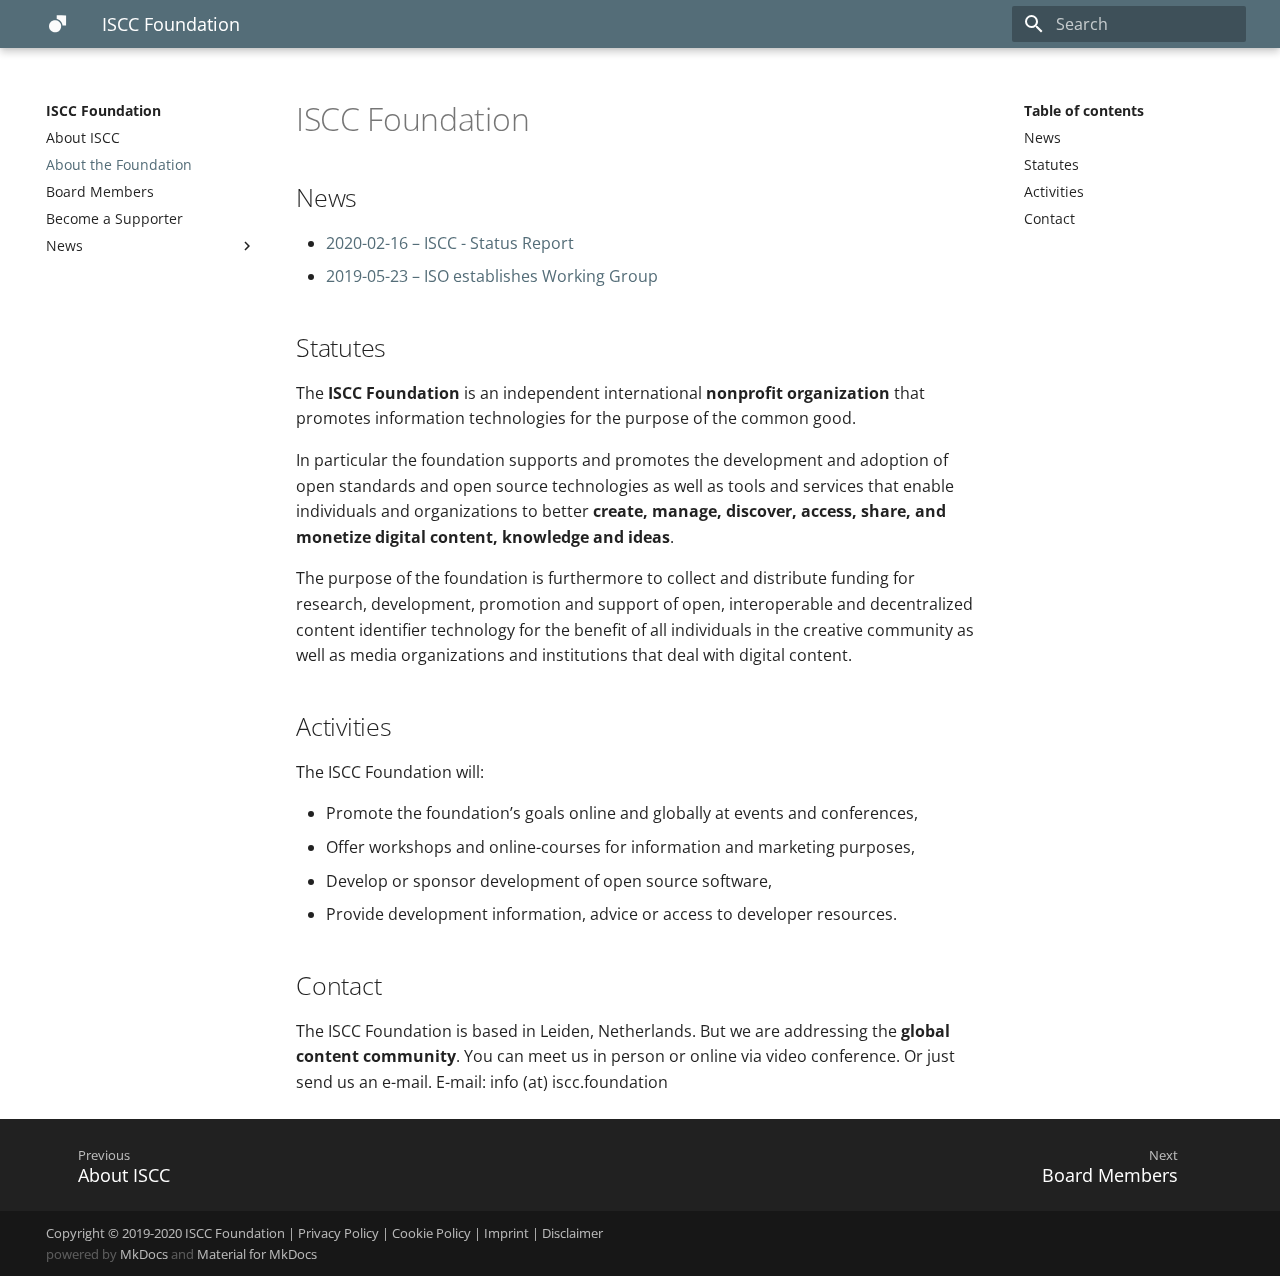
==== index.html @ 848d25a4 "Deployed 6048bc9 with MkDocs version: 1.1.2" ====
<!doctype html>
<html lang="en" class="no-js">
  <head>
    
      <meta charset="utf-8">
      <meta name="viewport" content="width=device-width,initial-scale=1">
      
        <meta name="description" content="A nonprofit organization supporting the ISCC (International Standard Content Code) to better create, manage, discover, access, share, and monetize digital content, knowledge and ideas.">
      
      
        <link rel="canonical" href="https://iscc.foundation/">
      
      
        <meta name="author" content="Sebastian Posth, Titusz Pan">
      
      <link rel="shortcut icon" href="images/favicon.ico">
      <meta name="generator" content="mkdocs-1.1.2, mkdocs-material-6.0.1">
    
    
      
        <title>ISCC Foundation - ISCC Foundation</title>
      
    
    
      <link rel="stylesheet" href="assets/stylesheets/main.38780c08.min.css">
      
        
        <link rel="stylesheet" href="assets/stylesheets/palette.3f72e892.min.css">
        
          
          
          <meta name="theme-color" content="#546d78">
        
      
    
    
    
      
        
        <link href="https://fonts.gstatic.com" rel="preconnect" crossorigin>
        <link rel="stylesheet" href="https://fonts.googleapis.com/css?family=Open+Sans:300,400,400i,700%7CSource+Code+Pro&display=fallback">
        <style>body,input{font-family:"Open Sans",-apple-system,BlinkMacSystemFont,Helvetica,Arial,sans-serif}code,kbd,pre{font-family:"Source Code Pro",SFMono-Regular,Consolas,Menlo,monospace}</style>
      
    
    
    
      <link rel="stylesheet" href="styles/extra.css">
    
    
      
    
    
  </head>
  
  
    
    
    
    
    
    <body dir="ltr" data-md-color-scheme="" data-md-color-primary="blue-grey" data-md-color-accent="pink">
      
  
    <input class="md-toggle" data-md-toggle="drawer" type="checkbox" id="__drawer" autocomplete="off">
    <input class="md-toggle" data-md-toggle="search" type="checkbox" id="__search" autocomplete="off">
    <label class="md-overlay" for="__drawer"></label>
    <div data-md-component="skip">
      
        
        <a href="#iscc-foundation" class="md-skip">
          Skip to content
        </a>
      
    </div>
    <div data-md-component="announce">
      
    </div>
    
      <header class="md-header" data-md-component="header">
  <nav class="md-header-nav md-grid" aria-label="Header">
    <a href="https://iscc.foundation" title="ISCC Foundation" class="md-header-nav__button md-logo" aria-label="ISCC Foundation">
      
  <img src="images/iscc-icon-white.svg" alt="logo">

    </a>
    <label class="md-header-nav__button md-icon" for="__drawer">
      <svg xmlns="http://www.w3.org/2000/svg" viewBox="0 0 24 24"><path d="M3 6h18v2H3V6m0 5h18v2H3v-2m0 5h18v2H3v-2z"/></svg>
    </label>
    <div class="md-header-nav__title" data-md-component="header-title">
      
        <div class="md-header-nav__ellipsis">
          <span class="md-header-nav__topic md-ellipsis">
            ISCC Foundation
          </span>
          <span class="md-header-nav__topic md-ellipsis">
            
              ISCC Foundation
            
          </span>
        </div>
      
    </div>
    
      <label class="md-header-nav__button md-icon" for="__search">
        <svg xmlns="http://www.w3.org/2000/svg" viewBox="0 0 24 24"><path d="M9.5 3A6.5 6.5 0 0116 9.5c0 1.61-.59 3.09-1.56 4.23l.27.27h.79l5 5-1.5 1.5-5-5v-.79l-.27-.27A6.516 6.516 0 019.5 16 6.5 6.5 0 013 9.5 6.5 6.5 0 019.5 3m0 2C7 5 5 7 5 9.5S7 14 9.5 14 14 12 14 9.5 12 5 9.5 5z"/></svg>
      </label>
      
<div class="md-search" data-md-component="search" role="dialog">
  <label class="md-search__overlay" for="__search"></label>
  <div class="md-search__inner" role="search">
    <form class="md-search__form" name="search">
      <input type="text" class="md-search__input" name="query" aria-label="Search" placeholder="Search" autocapitalize="off" autocorrect="off" autocomplete="off" spellcheck="false" data-md-component="search-query" data-md-state="active">
      <label class="md-search__icon md-icon" for="__search">
        <svg xmlns="http://www.w3.org/2000/svg" viewBox="0 0 24 24"><path d="M9.5 3A6.5 6.5 0 0116 9.5c0 1.61-.59 3.09-1.56 4.23l.27.27h.79l5 5-1.5 1.5-5-5v-.79l-.27-.27A6.516 6.516 0 019.5 16 6.5 6.5 0 013 9.5 6.5 6.5 0 019.5 3m0 2C7 5 5 7 5 9.5S7 14 9.5 14 14 12 14 9.5 12 5 9.5 5z"/></svg>
        <svg xmlns="http://www.w3.org/2000/svg" viewBox="0 0 24 24"><path d="M20 11v2H8l5.5 5.5-1.42 1.42L4.16 12l7.92-7.92L13.5 5.5 8 11h12z"/></svg>
      </label>
      <button type="reset" class="md-search__icon md-icon" aria-label="Clear" data-md-component="search-reset" tabindex="-1">
        <svg xmlns="http://www.w3.org/2000/svg" viewBox="0 0 24 24"><path d="M19 6.41L17.59 5 12 10.59 6.41 5 5 6.41 10.59 12 5 17.59 6.41 19 12 13.41 17.59 19 19 17.59 13.41 12 19 6.41z"/></svg>
      </button>
    </form>
    <div class="md-search__output">
      <div class="md-search__scrollwrap" data-md-scrollfix>
        <div class="md-search-result" data-md-component="search-result">
          <div class="md-search-result__meta">
            Initializing search
          </div>
          <ol class="md-search-result__list"></ol>
        </div>
      </div>
    </div>
  </div>
</div>
    
    
  </nav>
</header>
    
    <div class="md-container" data-md-component="container">
      
      
        
      
      <main class="md-main" data-md-component="main">
        <div class="md-main__inner md-grid">
          
            
              <div class="md-sidebar md-sidebar--primary" data-md-component="navigation">
                <div class="md-sidebar__scrollwrap">
                  <div class="md-sidebar__inner">
                    <nav class="md-nav md-nav--primary" aria-label="Navigation" data-md-level="0">
  <label class="md-nav__title" for="__drawer">
    <a href="https://iscc.foundation" title="ISCC Foundation" class="md-nav__button md-logo" aria-label="ISCC Foundation">
      
  <img src="images/iscc-icon-white.svg" alt="logo">

    </a>
    ISCC Foundation
  </label>
  
  <ul class="md-nav__list" data-md-scrollfix>
    
      
      
      


  <li class="md-nav__item">
    <a href="iscc/" title="About ISCC" class="md-nav__link">
      About ISCC
    </a>
  </li>

    
      
      
      

  


  <li class="md-nav__item md-nav__item--active">
    
    <input class="md-nav__toggle md-toggle" data-md-toggle="toc" type="checkbox" id="__toc">
    
      
    
    
      <label class="md-nav__link md-nav__link--active" for="__toc">
        About the Foundation
        <span class="md-nav__icon md-icon"></span>
      </label>
    
    <a href="." title="About the Foundation" class="md-nav__link md-nav__link--active">
      About the Foundation
    </a>
    
      
<nav class="md-nav md-nav--secondary" aria-label="Table of contents">
  
  
    
  
  
    <label class="md-nav__title" for="__toc">
      <span class="md-nav__icon md-icon"></span>
      Table of contents
    </label>
    <ul class="md-nav__list" data-md-scrollfix>
      
        <li class="md-nav__item">
  <a href="#news" class="md-nav__link">
    News
  </a>
  
</li>
      
        <li class="md-nav__item">
  <a href="#statutes" class="md-nav__link">
    Statutes
  </a>
  
</li>
      
        <li class="md-nav__item">
  <a href="#activities" class="md-nav__link">
    Activities
  </a>
  
</li>
      
        <li class="md-nav__item">
  <a href="#contact" class="md-nav__link">
    Contact
  </a>
  
</li>
      
    </ul>
  
</nav>
    
  </li>

    
      
      
      


  <li class="md-nav__item">
    <a href="board/" title="Board Members" class="md-nav__link">
      Board Members
    </a>
  </li>

    
      
      
      


  <li class="md-nav__item">
    <a href="support/" title="Become a Supporter" class="md-nav__link">
      Become a Supporter
    </a>
  </li>

    
      
      
      


  <li class="md-nav__item md-nav__item--nested">
    
      <input class="md-nav__toggle md-toggle" data-md-toggle="nav-5" type="checkbox" id="nav-5">
    
    <label class="md-nav__link" for="nav-5">
      News
      <span class="md-nav__icon md-icon"></span>
    </label>
    <nav class="md-nav" aria-label="News" data-md-level="1">
      <label class="md-nav__title" for="nav-5">
        <span class="md-nav__icon md-icon"></span>
        News
      </label>
      <ul class="md-nav__list" data-md-scrollfix>
        
        
          
          
          


  <li class="md-nav__item">
    <a href="news/2020-02-16/" title="2020-02-16" class="md-nav__link">
      2020-02-16
    </a>
  </li>

        
          
          
          


  <li class="md-nav__item">
    <a href="news/2019-05-23/" title="2019-05-22" class="md-nav__link">
      2019-05-22
    </a>
  </li>

        
      </ul>
    </nav>
  </li>

    
  </ul>
</nav>
                  </div>
                </div>
              </div>
            
            
              <div class="md-sidebar md-sidebar--secondary" data-md-component="toc">
                <div class="md-sidebar__scrollwrap">
                  <div class="md-sidebar__inner">
                    
<nav class="md-nav md-nav--secondary" aria-label="Table of contents">
  
  
    
  
  
    <label class="md-nav__title" for="__toc">
      <span class="md-nav__icon md-icon"></span>
      Table of contents
    </label>
    <ul class="md-nav__list" data-md-scrollfix>
      
        <li class="md-nav__item">
  <a href="#news" class="md-nav__link">
    News
  </a>
  
</li>
      
        <li class="md-nav__item">
  <a href="#statutes" class="md-nav__link">
    Statutes
  </a>
  
</li>
      
        <li class="md-nav__item">
  <a href="#activities" class="md-nav__link">
    Activities
  </a>
  
</li>
      
        <li class="md-nav__item">
  <a href="#contact" class="md-nav__link">
    Contact
  </a>
  
</li>
      
    </ul>
  
</nav>
                  </div>
                </div>
              </div>
            
          
          <div class="md-content">
            <article class="md-content__inner md-typeset">
              
                
                
                <h1 id="iscc-foundation">ISCC Foundation<a class="headerlink" href="#iscc-foundation" title="Permanent link">#</a></h1>
<h2 id="news">News<a class="headerlink" href="#news" title="Permanent link">#</a></h2>
<ul>
<li><a href="news/2020-02-16/">2020-02-16 – ISCC - Status Report</a></li>
<li><a href="news/2019-05-23/">2019-05-23 – ISO establishes Working Group</a></li>
</ul>
<h2 id="statutes">Statutes<a class="headerlink" href="#statutes" title="Permanent link">#</a></h2>
<p>The <strong>ISCC Foundation</strong> is an independent international <strong>nonprofit organization</strong> that promotes information technologies for the purpose of the common good.</p>
<p>In particular the foundation supports and promotes the development and adoption of open standards and open source technologies as well as tools and services that enable individuals and organizations to better <strong>create, manage, discover, access, share, and monetize digital content, knowledge and ideas</strong>.</p>
<p>The purpose of the foundation is furthermore to collect and distribute funding for research, development, promotion and support of open, interoperable and decentralized content identifier technology for the benefit of all individuals in the creative community as well as media organizations and institutions that deal with digital content.</p>
<h2 id="activities">Activities<a class="headerlink" href="#activities" title="Permanent link">#</a></h2>
<p>The ISCC Foundation will:</p>
<ul>
<li>Promote the foundation’s goals online and globally at events and conferences, </li>
<li>Offer workshops and online-courses for information and marketing purposes,</li>
<li>Develop or sponsor development of open source software,</li>
<li>Provide development information, advice or access to developer resources.</li>
</ul>
<h2 id="contact">Contact<a class="headerlink" href="#contact" title="Permanent link">#</a></h2>
<p>The ISCC Foundation is based in Leiden, Netherlands. But we are addressing the <strong>global content community</strong>. You can meet us in person or online via video conference. Or just send us an e-mail. 
E-mail: info (at) iscc.foundation</p>
                
                  
                
              
              
                


              
            </article>
          </div>
        </div>
      </main>
      
        
<footer class="md-footer">
  
    <div class="md-footer-nav">
      <nav class="md-footer-nav__inner md-grid">
        
          <a href="iscc/" title="About ISCC" class="md-flex md-footer-nav__link md-footer-nav__link--prev" rel="prev">
            <div class="md-flex__cell md-flex__cell--shrink">
              <i class="md-icon md-icon--arrow-back md-footer-nav__button"></i>
            </div>
            <div class="md-flex__cell md-flex__cell--stretch md-footer-nav__title">
              <span class="md-flex__ellipsis">
                <span class="md-footer-nav__direction">
                  Previous
                </span>
                About ISCC
              </span>
            </div>
          </a>
        
        
          <a href="board/" title="Board Members" class="md-flex md-footer-nav__link md-footer-nav__link--next" rel="next">
            <div class="md-flex__cell md-flex__cell--stretch md-footer-nav__title">
              <span class="md-flex__ellipsis">
                <span class="md-footer-nav__direction">
                  Next
                </span>
                Board Members
              </span>
            </div>
            <div class="md-flex__cell md-flex__cell--shrink">
              <i class="md-icon md-icon--arrow-forward md-footer-nav__button"></i>
            </div>
          </a>
        
      </nav>
    </div>
  
  <div class="md-footer-meta md-typeset">
    <div class="md-footer-meta__inner md-grid">
      <div class="md-footer-copyright">
        
          <div class="md-footer-copyright__highlight">
            Copyright © 2019-2020 ISCC Foundation |
              <a href="/privacy">Privacy Policy</a> |
              <a href="/cookies">Cookie Policy</a> |
              <a href="/imprint">Imprint</a> |
              <a href="/disclaimer">Disclaimer</a>
          </div>
        
        powered by
        <a href="https://www.mkdocs.org">MkDocs</a>
        and
        <a href="https://squidfunk.github.io/mkdocs-material/">
          Material for MkDocs</a>
      </div>
      
    </div>
  </div>
</footer>
      
    </div>
    
      <script src="assets/javascripts/vendor.77e55a48.min.js"></script>
      <script src="assets/javascripts/bundle.aa3f9871.min.js"></script><script id="__lang" type="application/json">{"clipboard.copy": "Copy to clipboard", "clipboard.copied": "Copied to clipboard", "search.config.lang": "en", "search.config.pipeline": "trimmer, stopWordFilter", "search.config.separator": "[\\s\\-]+", "search.result.placeholder": "Type to start searching", "search.result.none": "No matching documents", "search.result.one": "1 matching document", "search.result.other": "# matching documents", "search.result.more.one": "1 more on this page", "search.result.more.other": "# more on this page", "search.result.term.missing": "Missing"}</script>
      
      <script>
        app = initialize({
          base: ".",
          features: [],
          search: Object.assign({
            worker: "assets/javascripts/worker/search.4ac00218.min.js"
          }, typeof search !== "undefined" && search)
        })
      </script>
      
    
  </body>
</html>
---- assets/stylesheets/main.38780c08.min.css ----
html{box-sizing:border-box;-webkit-text-size-adjust:none;-moz-text-size-adjust:none;-ms-text-size-adjust:none;text-size-adjust:none}*,*::before,*::after{box-sizing:inherit}body{margin:0}hr{box-sizing:content-box;overflow:visible}a,button,label,input{-webkit-tap-highlight-color:transparent}a{color:inherit;text-decoration:none}small{font-size:80%}sub,sup{line-height:1em}img{border-style:none}table{border-collapse:separate;border-spacing:0}td,th{font-weight:normal;vertical-align:top}button{margin:0;padding:0;font-size:inherit;background:transparent;border:0}input{border:0;outline:none}:root{--md-default-fg-color: hsla(0, 0%, 0%, 0.87);--md-default-fg-color--light: hsla(0, 0%, 0%, 0.54);--md-default-fg-color--lighter: hsla(0, 0%, 0%, 0.32);--md-default-fg-color--lightest: hsla(0, 0%, 0%, 0.07);--md-default-bg-color: hsla(0, 0%, 100%, 1);--md-default-bg-color--light: hsla(0, 0%, 100%, 0.7);--md-default-bg-color--lighter: hsla(0, 0%, 100%, 0.3);--md-default-bg-color--lightest: hsla(0, 0%, 100%, 0.12);--md-primary-fg-color: hsla(231, 48%, 48%, 1);--md-primary-fg-color--light: hsla(230, 44%, 64%, 1);--md-primary-fg-color--dark: hsla(232, 54%, 41%, 1);--md-primary-bg-color: hsla(0, 0%, 100%, 1);--md-primary-bg-color--light: hsla(0, 0%, 100%, 0.7);--md-accent-fg-color: hsla(231, 99%, 66%, 1);--md-accent-fg-color--transparent: hsla(231, 99%, 66%, 0.1);--md-accent-bg-color: hsla(0, 0%, 100%, 1);--md-accent-bg-color--light: hsla(0, 0%, 100%, 0.7)}:root>*{--md-code-fg-color: hsla(200, 18%, 26%, 1);--md-code-bg-color: hsla(0, 0%, 96%, 1);--md-code-hl-color: hsla(60, 100%, 50%, 0.5);--md-code-hl-number-color: hsla(0, 67%, 50%, 1);--md-code-hl-special-color: hsla(340, 83%, 47%, 1);--md-code-hl-function-color: hsla(291, 45%, 50%, 1);--md-code-hl-constant-color: hsla(250, 63%, 60%, 1);--md-code-hl-keyword-color: hsla(219, 54%, 51%, 1);--md-code-hl-string-color: hsla(150, 63%, 30%, 1);--md-code-hl-name-color: var(--md-code-fg-color);--md-code-hl-operator-color: var(--md-default-fg-color--light);--md-code-hl-punctuation-color: var(--md-default-fg-color--light);--md-code-hl-comment-color: var(--md-default-fg-color--light);--md-code-hl-generic-color: var(--md-default-fg-color--light);--md-code-hl-variable-color: var(--md-default-fg-color--light);--md-typeset-color: var(--md-default-fg-color);--md-typeset-a-color: var(--md-primary-fg-color);--md-typeset-mark-color: hsla(60, 100%, 50%, 0.5);--md-typeset-del-color: hsla(6, 90%, 60%, 0.15);--md-typeset-ins-color: hsla(150, 90%, 44%, 0.15);--md-typeset-kbd-color: hsla(0, 0%, 98%, 1);--md-typeset-kbd-accent-color: hsla(0, 100%, 100%, 1);--md-typeset-kbd-border-color: hsla(0, 0%, 72%, 1);--md-admonition-fg-color: var(--md-default-fg-color);--md-admonition-bg-color: var(--md-default-bg-color);--md-footer-fg-color: hsla(0, 0%, 100%, 1);--md-footer-fg-color--light: hsla(0, 0%, 100%, 0.7);--md-footer-fg-color--lighter: hsla(0, 0%, 100%, 0.3);--md-footer-bg-color: hsla(0, 0%, 0%, 0.87);--md-footer-bg-color--dark: hsla(0, 0%, 0%, 0.32)}.md-icon svg{display:block;width:1.2rem;height:1.2rem;margin:0 auto;fill:currentColor}body{-webkit-font-smoothing:antialiased;-moz-osx-font-smoothing:grayscale}body,input{color:var(--md-typeset-color);font-feature-settings:"kern","liga";font-family:-apple-system,BlinkMacSystemFont,Helvetica,Arial,sans-serif}code,pre,kbd{color:var(--md-typeset-color);font-feature-settings:"kern";font-family:SFMono-Regular,Consolas,Menlo,monospace}:root{--md-typeset-table--ascending: url('data:image/svg+xml;charset=utf-8,<svg xmlns="http://www.w3.org/2000/svg" viewBox="0 0 24 24"><path d="M11 4h2v12l5.5-5.5 1.42 1.42L12 19.84l-7.92-7.92L5.5 10.5 11 16V4z"/></svg>');--md-typeset-table--descending: url('data:image/svg+xml;charset=utf-8,<svg xmlns="http://www.w3.org/2000/svg" viewBox="0 0 24 24"><path d="M13 20h-2V8l-5.5 5.5-1.42-1.42L12 4.16l7.92 7.92-1.42 1.42L13 8v12z"/></svg>')}.md-typeset{font-size:.8rem;line-height:1.6;-webkit-print-color-adjust:exact;color-adjust:exact}@media print{.md-typeset{font-size:.68rem}}.md-typeset p,.md-typeset ul,.md-typeset ol,.md-typeset blockquote{margin:1em 0}.md-typeset h1{margin:0 0 1.25em;color:var(--md-default-fg-color--light);font-weight:300;font-size:2em;line-height:1.3;letter-spacing:-0.01em}.md-typeset h2{margin:1.6em 0 .64em;font-weight:300;font-size:1.5625em;line-height:1.4;letter-spacing:-0.01em}.md-typeset h3{margin:1.6em 0 .8em;font-weight:400;font-size:1.25em;line-height:1.5;letter-spacing:-0.01em}.md-typeset h2+h3{margin-top:.8em}.md-typeset h4{margin:1em 0;font-weight:700;letter-spacing:-0.01em}.md-typeset h5,.md-typeset h6{margin:1.25em 0;color:var(--md-default-fg-color--light);font-weight:700;font-size:.8em;letter-spacing:-0.01em}.md-typeset h5{text-transform:uppercase}.md-typeset hr{margin:1.5em 0;border-bottom:.05rem dotted var(--md-default-fg-color--lighter)}.md-typeset a{color:var(--md-typeset-a-color);word-break:break-word}.md-typeset a,.md-typeset a::before{transition:color 125ms}.md-typeset a:focus,.md-typeset a:hover{color:var(--md-accent-fg-color)}.md-typeset code,.md-typeset pre,.md-typeset kbd{color:var(--md-code-fg-color);direction:ltr}@media print{.md-typeset code,.md-typeset pre,.md-typeset kbd{white-space:pre-wrap}}.md-typeset code{padding:0 .2941176471em;font-size:.85em;word-break:break-word;background-color:var(--md-code-bg-color);border-radius:.1rem;-webkit-box-decoration-break:clone;box-decoration-break:clone}.md-typeset h1 code,.md-typeset h2 code,.md-typeset h3 code,.md-typeset h4 code,.md-typeset h5 code,.md-typeset h6 code{margin:initial;padding:initial;background-color:transparent;box-shadow:none}.md-typeset a>code{color:currentColor}.md-typeset pre{position:relative;margin:1em 0;line-height:1.4}.md-typeset pre>code{display:block;margin:0;padding:.7720588235em 1.1764705882em;overflow:auto;word-break:normal;box-shadow:none;-webkit-box-decoration-break:slice;box-decoration-break:slice;touch-action:auto;scrollbar-width:thin;scrollbar-color:var(--md-default-fg-color--lighter) transparent}.md-typeset pre>code:hover{scrollbar-color:var(--md-accent-fg-color) transparent}.md-typeset pre>code::-webkit-scrollbar{width:.2rem;height:.2rem}.md-typeset pre>code::-webkit-scrollbar-thumb{background-color:var(--md-default-fg-color--lighter)}.md-typeset pre>code::-webkit-scrollbar-thumb:hover{background-color:var(--md-accent-fg-color)}@media screen and (max-width: 44.9375em){.md-typeset>pre{margin:1em -0.8rem}.md-typeset>pre code{border-radius:0}}.md-typeset kbd{display:inline-block;padding:0 .6666666667em;color:var(--md-default-fg-color);font-size:.75em;vertical-align:text-top;word-break:break-word;background-color:var(--md-typeset-kbd-color);border-radius:.1rem;box-shadow:0 .1rem 0 .05rem var(--md-typeset-kbd-border-color),0 .1rem 0 var(--md-typeset-kbd-border-color),0 -0.1rem .2rem var(--md-typeset-kbd-accent-color) inset}.md-typeset mark{color:inherit;word-break:break-word;background-color:var(--md-typeset-mark-color);-webkit-box-decoration-break:clone;box-decoration-break:clone}.md-typeset abbr{text-decoration:none;border-bottom:.05rem dotted var(--md-default-fg-color--light);cursor:help}@media(hover: none){.md-typeset abbr{position:relative}.md-typeset abbr[title]:focus::after,.md-typeset abbr[title]:hover::after{box-shadow:0 2px 2px 0 rgba(0,0,0,.14),0 1px 5px 0 rgba(0,0,0,.12),0 3px 1px -2px rgba(0,0,0,.2);position:absolute;left:0;display:inline-block;width:auto;min-width:-webkit-max-content;min-width:-moz-max-content;min-width:max-content;max-width:80%;margin-top:2em;padding:.2rem .3rem;color:var(--md-default-bg-color);font-size:.7rem;background:var(--md-default-fg-color);border-radius:.1rem;content:attr(title)}}.md-typeset small{opacity:.75}.md-typeset sup,.md-typeset sub{margin-left:.078125em}[dir=rtl] .md-typeset sup,[dir=rtl] .md-typeset sub{margin-right:.078125em;margin-left:initial}.md-typeset blockquote{padding-left:.6rem;color:var(--md-default-fg-color--light);border-left:.2rem solid var(--md-default-fg-color--lighter)}[dir=rtl] .md-typeset blockquote{padding-right:.6rem;padding-left:initial;border-right:.2rem solid var(--md-default-fg-color--lighter);border-left:initial}.md-typeset ul{list-style-type:disc}.md-typeset ul,.md-typeset ol{margin-left:.625em;padding:0}[dir=rtl] .md-typeset ul,[dir=rtl] .md-typeset ol{margin-right:.625em;margin-left:initial}.md-typeset ul ol,.md-typeset ol ol{list-style-type:lower-alpha}.md-typeset ul ol ol,.md-typeset ol ol ol{list-style-type:lower-roman}.md-typeset ul li,.md-typeset ol li{margin-bottom:.5em;margin-left:1.25em}[dir=rtl] .md-typeset ul li,[dir=rtl] .md-typeset ol li{margin-right:1.25em;margin-left:initial}.md-typeset ul li p,.md-typeset ul li blockquote,.md-typeset ol li p,.md-typeset ol li blockquote{margin:.5em 0}.md-typeset ul li:last-child,.md-typeset ol li:last-child{margin-bottom:0}.md-typeset ul li ul,.md-typeset ul li ol,.md-typeset ol li ul,.md-typeset ol li ol{margin:.5em 0 .5em .625em}[dir=rtl] .md-typeset ul li ul,[dir=rtl] .md-typeset ul li ol,[dir=rtl] .md-typeset ol li ul,[dir=rtl] .md-typeset ol li ol{margin-right:.625em;margin-left:initial}.md-typeset dd{margin:1em 0 1.5em 1.875em}[dir=rtl] .md-typeset dd{margin-right:1.875em;margin-left:initial}.md-typeset img,.md-typeset svg{max-width:100%;height:auto}.md-typeset img[align=left],.md-typeset svg[align=left]{margin:1em;margin-left:0}.md-typeset img[align=right],.md-typeset svg[align=right]{margin:1em;margin-right:0}.md-typeset img[align]:only-child,.md-typeset svg[align]:only-child{margin-top:0}.md-typeset figure{width:-webkit-fit-content;width:-moz-fit-content;width:fit-content;max-width:100%;margin:0 auto;text-align:center}.md-typeset figcaption{max-width:24rem;margin:.5em auto 2em;font-style:italic}.md-typeset iframe{max-width:100%}.md-typeset table:not([class]){display:inline-block;max-width:100%;overflow:auto;font-size:.64rem;background:var(--md-default-bg-color);border-radius:.1rem;box-shadow:0 .2rem .5rem rgba(0,0,0,.05),0 0 .05rem rgba(0,0,0,.1);touch-action:auto}@media print{.md-typeset table:not([class]){display:table}}.md-typeset table:not([class])+*{margin-top:1.5em}.md-typeset table:not([class]) th>*:first-child,.md-typeset table:not([class]) td>*:first-child{margin-top:0}.md-typeset table:not([class]) th>*:last-child,.md-typeset table:not([class]) td>*:last-child{margin-bottom:0}.md-typeset table:not([class]) th:not([align]),.md-typeset table:not([class]) td:not([align]){text-align:left}[dir=rtl] .md-typeset table:not([class]) th:not([align]),[dir=rtl] .md-typeset table:not([class]) td:not([align]){text-align:right}.md-typeset table:not([class]) th{min-width:5rem;padding:.9375em 1.25em;color:var(--md-default-bg-color);vertical-align:top;background-color:var(--md-default-fg-color--light)}.md-typeset table:not([class]) th a{color:inherit}.md-typeset table:not([class]) td{padding:.9375em 1.25em;vertical-align:top;border-top:.05rem solid var(--md-default-fg-color--lightest)}.md-typeset table:not([class]) tr{transition:background-color 125ms}.md-typeset table:not([class]) tr:hover{background-color:rgba(0,0,0,.035);box-shadow:0 .05rem 0 var(--md-default-bg-color) inset}.md-typeset table:not([class]) tr:first-child td{border-top:0}.md-typeset table:not([class]) a{word-break:normal}.md-typeset table th[role=columnheader]{cursor:pointer}.md-typeset table th[role=columnheader]::after{display:inline-block;width:1.2em;height:1.2em;margin-left:.5em;vertical-align:sub;-webkit-mask-repeat:no-repeat;mask-repeat:no-repeat;content:" "}.md-typeset table th[role=columnheader][aria-sort=ascending]::after{background-color:currentColor;-webkit-mask-image:var(--md-typeset-table--ascending);mask-image:var(--md-typeset-table--ascending)}.md-typeset table th[role=columnheader][aria-sort=descending]::after{background-color:currentColor;-webkit-mask-image:var(--md-typeset-table--descending);mask-image:var(--md-typeset-table--descending)}.md-typeset__scrollwrap{margin:1em -0.8rem;overflow-x:auto;touch-action:auto}.md-typeset__table{display:inline-block;margin-bottom:.5em;padding:0 .8rem}@media print{.md-typeset__table{display:block}}html .md-typeset__table table{display:table;width:100%;margin:0;overflow:hidden}html{height:100%;overflow-x:hidden;font-size:125%}@media screen and (min-width: 100em){html{font-size:137.5%}}@media screen and (min-width: 125em){html{font-size:150%}}body{position:relative;display:flex;flex-direction:column;width:100%;min-height:100%;font-size:.5rem;background-color:var(--md-default-bg-color)}@media screen and (max-width: 59.9375em){body[data-md-state=lock]{position:fixed}}@media print{body{display:block}}hr{display:block;height:.05rem;padding:0;border:0}.md-grid{max-width:61rem;margin-right:auto;margin-left:auto}.md-container{display:flex;flex-direction:column;flex-grow:1}@media print{.md-container{display:block}}.md-main{flex-grow:1}.md-main__inner{display:flex;height:100%;margin-top:1.5rem}.md-ellipsis{display:block;overflow:hidden;white-space:nowrap;text-overflow:ellipsis}.md-toggle{display:none}.md-overlay{position:fixed;top:0;z-index:3;width:0;height:0;background-color:rgba(0,0,0,.54);opacity:0;transition:width 0ms 250ms,height 0ms 250ms,opacity 250ms}@media screen and (max-width: 76.1875em){[data-md-toggle=drawer]:checked~.md-overlay{width:100%;height:100%;opacity:1;transition:width 0ms,height 0ms,opacity 250ms}}.md-skip{position:fixed;z-index:-1;margin:.5rem;padding:.3rem .5rem;color:var(--md-default-bg-color);font-size:.64rem;background-color:var(--md-default-fg-color);border-radius:.1rem;transform:translateY(0.4rem);opacity:0}.md-skip:focus{z-index:10;transform:translateY(0);opacity:1;transition:transform 250ms cubic-bezier(0.4, 0, 0.2, 1),opacity 175ms 75ms}@page{margin:25mm}.md-announce{overflow:auto;background-color:var(--md-footer-bg-color)}.md-announce__inner{margin:.6rem auto;padding:0 .8rem;color:var(--md-footer-fg-color);font-size:.7rem}@media print{.md-announce{display:none}}.md-typeset .md-button{display:inline-block;padding:.625em 2em;color:var(--md-primary-fg-color);font-weight:700;border:.1rem solid currentColor;border-radius:.1rem;transition:color 125ms,background-color 125ms,border-color 125ms}.md-typeset .md-button--primary{color:var(--md-primary-bg-color);background-color:var(--md-primary-fg-color);border-color:var(--md-primary-fg-color)}.md-typeset .md-button:focus,.md-typeset .md-button:hover{color:var(--md-accent-bg-color);background-color:var(--md-accent-fg-color);border-color:var(--md-accent-fg-color)}:root{--md-clipboard-icon: url('data:image/svg+xml;charset=utf-8,<svg xmlns="http://www.w3.org/2000/svg" viewBox="0 0 24 24"><path d="M19 21H8V7h11m0-2H8a2 2 0 00-2 2v14a2 2 0 002 2h11a2 2 0 002-2V7a2 2 0 00-2-2m-3-4H4a2 2 0 00-2 2v14h2V3h12V1z"/></svg>')}.md-clipboard{position:absolute;top:.5em;right:.5em;z-index:1;width:1.5em;height:1.5em;color:var(--md-default-fg-color--lightest);border-radius:.1rem;cursor:pointer;transition:color 125ms}@media print{.md-clipboard{display:none}}.md-clipboard::after{display:block;width:1.125em;height:1.125em;margin:0 auto;background-color:currentColor;-webkit-mask-image:var(--md-clipboard-icon);mask-image:var(--md-clipboard-icon);-webkit-mask-repeat:no-repeat;mask-repeat:no-repeat;content:""}pre:hover .md-clipboard{color:var(--md-default-fg-color--light)}pre .md-clipboard:focus,pre .md-clipboard:hover{color:var(--md-accent-fg-color)}.md-content{flex:1;max-width:100%}@media screen and (min-width: 60em)and (max-width: 76.1875em){.md-content{max-width:calc(100% - 12.1rem)}}@media screen and (min-width: 76.25em){.md-content{max-width:calc(100% - 12.1rem * 2)}}.md-content__inner{margin:0 .8rem 1.2rem;padding-top:.6rem}@media screen and (min-width: 76.25em){.md-content__inner{margin-right:1.2rem;margin-left:1.2rem}}.md-content__inner::before{display:block;height:.4rem;content:""}.md-content__inner>:last-child{margin-bottom:0}.md-content__button{float:right;margin:.4rem 0;margin-left:.4rem;padding:0}[dir=rtl] .md-content__button{float:left;margin-right:.4rem;margin-left:initial}[dir=rtl] .md-content__button svg{transform:scaleX(-1)}.md-typeset .md-content__button{color:var(--md-default-fg-color--lighter)}.md-content__button svg{display:inline;vertical-align:top}@media print{.md-content__button{display:none}}.md-dialog{box-shadow:0 2px 2px 0 rgba(0,0,0,.14),0 1px 5px 0 rgba(0,0,0,.12),0 3px 1px -2px rgba(0,0,0,.2);position:fixed;right:.8rem;bottom:.8rem;left:initial;z-index:2;display:block;min-width:11.1rem;padding:.4rem .6rem;color:var(--md-default-bg-color);font-size:.7rem;background:var(--md-default-fg-color);border:none;border-radius:.1rem;transform:translateY(100%);opacity:0;transition:transform 0ms 400ms,opacity 400ms}[dir=rtl] .md-dialog{right:initial;left:.8rem}.md-dialog[data-md-state=open]{transform:translateY(0);opacity:1;transition:transform 400ms cubic-bezier(0.075, 0.85, 0.175, 1),opacity 400ms}@media print{.md-dialog{display:none}}.md-header{position:-webkit-sticky;position:sticky;top:0;right:0;left:0;z-index:2;height:2.4rem;color:var(--md-primary-bg-color);background-color:var(--md-primary-fg-color);box-shadow:0 0 .2rem rgba(0,0,0,0),0 .2rem .4rem rgba(0,0,0,0);transition:color 250ms,background-color 250ms}.no-js .md-header{box-shadow:none;transition:none}.md-header[data-md-state=shadow]{box-shadow:0 0 .2rem rgba(0,0,0,.1),0 .2rem .4rem rgba(0,0,0,.2);transition:color 250ms,background-color 250ms,box-shadow 250ms}@media print{.md-header{display:none}}.md-header-nav{display:flex;padding:0 .2rem}.md-header-nav__button{position:relative;z-index:1;display:block;margin:.2rem;padding:.4rem;cursor:pointer;transition:opacity 250ms}[dir=rtl] .md-header-nav__button svg{transform:scaleX(-1)}.md-header-nav__button:focus,.md-header-nav__button:hover{opacity:.7}.md-header-nav__button.md-logo{margin:.2rem;padding:.4rem}.md-header-nav__button.md-logo img,.md-header-nav__button.md-logo svg{display:block;width:1.2rem;height:1.2rem;fill:currentColor}.no-js .md-header-nav__button[for=__search]{display:none}@media screen and (min-width: 60em){.md-header-nav__button[for=__search]{display:none}}@media screen and (max-width: 76.1875em){.md-header-nav__button.md-logo{display:none}}@media screen and (min-width: 76.25em){.md-header-nav__button[for=__drawer]{display:none}}.md-header-nav__topic{position:absolute;width:100%;transition:transform 400ms cubic-bezier(0.1, 0.7, 0.1, 1),opacity 150ms}.md-header-nav__topic+.md-header-nav__topic{z-index:-1;transform:translateX(1.25rem);opacity:0;transition:transform 400ms cubic-bezier(1, 0.7, 0.1, 0.1),opacity 150ms;pointer-events:none}[dir=rtl] .md-header-nav__topic+.md-header-nav__topic{transform:translateX(-1.25rem)}.no-js .md-header-nav__topic{position:initial}.no-js .md-header-nav__topic+.md-header-nav__topic{display:none}.md-header-nav__title{flex-grow:1;padding:0 1rem;font-size:.9rem;line-height:2.4rem}.md-header-nav__title[data-md-state=active] .md-header-nav__topic{z-index:-1;transform:translateX(-1.25rem);opacity:0;transition:transform 400ms cubic-bezier(1, 0.7, 0.1, 0.1),opacity 150ms;pointer-events:none}[dir=rtl] .md-header-nav__title[data-md-state=active] .md-header-nav__topic{transform:translateX(1.25rem)}.md-header-nav__title[data-md-state=active] .md-header-nav__topic+.md-header-nav__topic{z-index:0;transform:translateX(0);opacity:1;transition:transform 400ms cubic-bezier(0.1, 0.7, 0.1, 1),opacity 150ms;pointer-events:initial}.md-header-nav__title>.md-header-nav__ellipsis{position:relative;width:100%;height:100%}.md-header-nav__source{display:none}@media screen and (min-width: 60em){.md-header-nav__source{display:block;width:11.7rem;max-width:11.7rem;margin-left:1rem}[dir=rtl] .md-header-nav__source{margin-right:1rem;margin-left:initial}}@media screen and (min-width: 76.25em){.md-header-nav__source{margin-left:1.4rem}[dir=rtl] .md-header-nav__source{margin-right:1.4rem}}.md-footer{color:var(--md-footer-fg-color);background-color:var(--md-footer-bg-color)}@media print{.md-footer{display:none}}.md-footer-nav__inner{padding:.2rem;overflow:auto}.md-footer-nav__link{display:flex;padding-top:1.4rem;padding-bottom:.4rem;transition:opacity 250ms}@media screen and (min-width: 45em){.md-footer-nav__link{width:50%}}.md-footer-nav__link:focus,.md-footer-nav__link:hover{opacity:.7}.md-footer-nav__link--prev{float:left}[dir=rtl] .md-footer-nav__link--prev{float:right}[dir=rtl] .md-footer-nav__link--prev svg{transform:scaleX(-1)}@media screen and (max-width: 44.9375em){.md-footer-nav__link--prev{width:25%}.md-footer-nav__link--prev .md-footer-nav__title{display:none}}.md-footer-nav__link--next{float:right;text-align:right}[dir=rtl] .md-footer-nav__link--next{float:left;text-align:left}[dir=rtl] .md-footer-nav__link--next svg{transform:scaleX(-1)}@media screen and (max-width: 44.9375em){.md-footer-nav__link--next{width:75%}}.md-footer-nav__title{position:relative;flex-grow:1;max-width:calc(100% - 2.4rem);padding:0 1rem;font-size:.9rem;line-height:2.4rem}.md-footer-nav__button{margin:.2rem;padding:.4rem}.md-footer-nav__direction{position:absolute;right:0;left:0;margin-top:-1rem;padding:0 1rem;font-size:.64rem;opacity:.7}.md-footer-meta{background-color:var(--md-footer-bg-color--dark)}.md-footer-meta__inner{display:flex;flex-wrap:wrap;justify-content:space-between;padding:.2rem}html .md-footer-meta.md-typeset a{color:var(--md-footer-fg-color--light)}html .md-footer-meta.md-typeset a:focus,html .md-footer-meta.md-typeset a:hover{color:var(--md-footer-fg-color)}.md-footer-copyright{width:100%;margin:auto .6rem;padding:.4rem 0;color:var(--md-footer-fg-color--lighter);font-size:.64rem}@media screen and (min-width: 45em){.md-footer-copyright{width:auto}}.md-footer-copyright__highlight{color:var(--md-footer-fg-color--light)}.md-footer-social{margin:0 .4rem;padding:.2rem 0 .6rem}@media screen and (min-width: 45em){.md-footer-social{padding:.6rem 0}}.md-footer-social__link{display:inline-block;width:1.6rem;height:1.6rem;text-align:center}.md-footer-social__link::before{line-height:1.9}.md-footer-social__link svg{max-height:.8rem;vertical-align:-25%;fill:currentColor}:root{--md-nav-icon--prev: url('data:image/svg+xml;charset=utf-8,<svg xmlns="http://www.w3.org/2000/svg" viewBox="0 0 24 24"><path d="M20 11v2H8l5.5 5.5-1.42 1.42L4.16 12l7.92-7.92L13.5 5.5 8 11h12z"/></svg>');--md-nav-icon--next: url('data:image/svg+xml;charset=utf-8,<svg xmlns="http://www.w3.org/2000/svg" viewBox="0 0 24 24"><path d="M8.59 16.58L13.17 12 8.59 7.41 10 6l6 6-6 6-1.41-1.42z"/></svg>');--md-toc-icon: url('data:image/svg+xml;charset=utf-8,<svg xmlns="http://www.w3.org/2000/svg" viewBox="0 0 24 24"><path d="M3 9h14V7H3v2m0 4h14v-2H3v2m0 4h14v-2H3v2m16 0h2v-2h-2v2m0-10v2h2V7h-2m0 6h2v-2h-2v2z"/></svg>')}.md-nav{font-size:.7rem;line-height:1.3}.md-nav__title{display:block;padding:0 .6rem;overflow:hidden;font-weight:700;text-overflow:ellipsis}.md-nav__title .md-nav__button{display:none}.md-nav__title .md-nav__button img{width:100%;height:auto}.md-nav__title .md-nav__button.md-logo img,.md-nav__title .md-nav__button.md-logo svg{display:block;width:2.4rem;height:2.4rem}.md-nav__title .md-nav__button.md-logo svg{fill:currentColor}.md-nav__list{margin:0;padding:0;list-style:none}.md-nav__item{padding:0 .6rem}.md-nav__item:last-child{padding-bottom:.6rem}.md-nav__item .md-nav__item{padding-right:0}[dir=rtl] .md-nav__item .md-nav__item{padding-right:.6rem;padding-left:0}.md-nav__item .md-nav__item:last-child{padding-bottom:0}.md-nav__link{display:block;margin-top:.625em;overflow:hidden;text-overflow:ellipsis;cursor:pointer;transition:color 125ms;scroll-snap-align:start}html .md-nav__link[for=__toc]{display:none}html .md-nav__link[for=__toc]~.md-nav{display:none}.md-nav__link[data-md-state=blur]{color:var(--md-default-fg-color--light)}.md-nav__item .md-nav__link--active{color:var(--md-typeset-a-color)}.md-nav__item--nested>.md-nav__link{color:inherit}.md-nav__link:focus,.md-nav__link:hover{color:var(--md-accent-fg-color)}.md-nav__source{display:none}@media screen and (max-width: 76.1875em){.md-nav{background-color:var(--md-default-bg-color)}.md-nav--primary,.md-nav--primary .md-nav{position:absolute;top:0;right:0;left:0;z-index:1;display:flex;flex-direction:column;height:100%}.md-nav--primary .md-nav__title,.md-nav--primary .md-nav__item{font-size:.8rem;line-height:1.5}.md-nav--primary .md-nav__title{position:relative;height:5.6rem;padding:3rem .8rem .2rem;color:var(--md-default-fg-color--light);font-weight:400;line-height:2.4rem;white-space:nowrap;background-color:var(--md-default-fg-color--lightest);cursor:pointer}.md-nav--primary .md-nav__title .md-nav__icon{position:absolute;top:.4rem;left:.4rem;display:block;width:1.2rem;height:1.2rem;margin:.2rem}.md-nav--primary .md-nav__title .md-nav__icon::after{display:block;width:100%;height:100%;background-color:currentColor;-webkit-mask-image:var(--md-nav-icon--prev);mask-image:var(--md-nav-icon--prev);-webkit-mask-repeat:no-repeat;mask-repeat:no-repeat;content:""}[dir=rtl] .md-nav--primary .md-nav__title .md-nav__icon{right:.4rem;left:initial}.md-nav--primary .md-nav__title~.md-nav__list{overflow-y:auto;background-color:var(--md-default-bg-color);box-shadow:0 .05rem 0 var(--md-default-fg-color--lightest) inset;-webkit-scroll-snap-type:y mandatory;-ms-scroll-snap-type:y mandatory;scroll-snap-type:y mandatory;touch-action:pan-y}.md-nav--primary .md-nav__title~.md-nav__list>.md-nav__item:first-child{border-top:0}.md-nav--primary .md-nav__title[for=__drawer]{position:relative;color:var(--md-primary-bg-color);background-color:var(--md-primary-fg-color)}.md-nav--primary .md-nav__title[for=__drawer] .md-nav__button{position:absolute;top:.2rem;left:.2rem;display:block;margin:.2rem;padding:.4rem;font-size:2.4rem}html [dir=rtl] .md-nav--primary .md-nav__title[for=__drawer] .md-nav__button{right:.2rem;left:initial}.md-nav--primary .md-nav__list{flex:1}.md-nav--primary .md-nav__item{padding:0;border-top:.05rem solid var(--md-default-fg-color--lightest)}[dir=rtl] .md-nav--primary .md-nav__item{padding:0}.md-nav--primary .md-nav__item--nested>.md-nav__link{padding-right:2.4rem}[dir=rtl] .md-nav--primary .md-nav__item--nested>.md-nav__link{padding-right:.8rem;padding-left:2.4rem}.md-nav--primary .md-nav__item--active>.md-nav__link{color:var(--md-typeset-a-color)}.md-nav--primary .md-nav__item--active>.md-nav__link:focus,.md-nav--primary .md-nav__item--active>.md-nav__link:hover{color:var(--md-accent-fg-color)}.md-nav--primary .md-nav__link{position:relative;margin-top:0;padding:.6rem .8rem}.md-nav--primary .md-nav__link .md-nav__icon{position:absolute;top:50%;right:.6rem;width:1.2rem;height:1.2rem;margin-top:-0.6rem;color:inherit;font-size:1.2rem}.md-nav--primary .md-nav__link .md-nav__icon::after{display:block;width:100%;height:100%;background-color:currentColor;-webkit-mask-image:var(--md-nav-icon--next);mask-image:var(--md-nav-icon--next);-webkit-mask-repeat:no-repeat;mask-repeat:no-repeat;content:""}[dir=rtl] .md-nav--primary .md-nav__link .md-nav__icon{right:initial;left:.6rem}[dir=rtl] .md-nav--primary .md-nav__icon::after{transform:scale(-1)}.md-nav--primary .md-nav--secondary .md-nav__link{position:static}.md-nav--primary .md-nav--secondary .md-nav{position:static;background-color:transparent}.md-nav--primary .md-nav--secondary .md-nav .md-nav__link{padding-left:1.4rem}[dir=rtl] .md-nav--primary .md-nav--secondary .md-nav .md-nav__link{padding-right:1.4rem;padding-left:initial}.md-nav--primary .md-nav--secondary .md-nav .md-nav .md-nav__link{padding-left:2rem}[dir=rtl] .md-nav--primary .md-nav--secondary .md-nav .md-nav .md-nav__link{padding-right:2rem;padding-left:initial}.md-nav--primary .md-nav--secondary .md-nav .md-nav .md-nav .md-nav__link{padding-left:2.6rem}[dir=rtl] .md-nav--primary .md-nav--secondary .md-nav .md-nav .md-nav .md-nav__link{padding-right:2.6rem;padding-left:initial}.md-nav--primary .md-nav--secondary .md-nav .md-nav .md-nav .md-nav .md-nav__link{padding-left:3.2rem}[dir=rtl] .md-nav--primary .md-nav--secondary .md-nav .md-nav .md-nav .md-nav .md-nav__link{padding-right:3.2rem;padding-left:initial}.md-nav__toggle~.md-nav{display:flex;transform:translateX(100%);opacity:0;transition:transform 250ms cubic-bezier(0.8, 0, 0.6, 1),opacity 125ms 50ms}[dir=rtl] .md-nav__toggle~.md-nav{transform:translateX(-100%)}.md-nav__toggle:checked~.md-nav{transform:translateX(0);opacity:1;transition:transform 250ms cubic-bezier(0.4, 0, 0.2, 1),opacity 125ms 125ms}.md-nav__toggle:checked~.md-nav>.md-nav__list{-webkit-backface-visibility:hidden;backface-visibility:hidden}}@media screen and (max-width: 59.9375em){html .md-nav__link[for=__toc]{display:block;padding-right:2.4rem}html .md-nav__link[for=__toc]+.md-nav__link{display:none}html .md-nav__link[for=__toc] .md-icon::after{display:block;width:100%;height:100%;-webkit-mask-image:var(--md-toc-icon);mask-image:var(--md-toc-icon);background-color:currentColor;content:""}html .md-nav__link[for=__toc]~.md-nav{display:flex}html [dir=rtl] .md-nav__link{padding-right:.8rem;padding-left:2.4rem}.md-nav__source{display:block;padding:0 .2rem;color:var(--md-primary-bg-color);background-color:var(--md-primary-fg-color--dark)}}@media screen and (min-width: 60em){.md-nav--secondary .md-nav__title[for=__toc]{scroll-snap-align:start}.md-nav--secondary .md-nav__title .md-nav__icon{display:none}}@media screen and (min-width: 76.25em){.md-nav{transition:max-height 250ms cubic-bezier(0.86, 0, 0.07, 1)}.md-nav--primary .md-nav__title[for=__drawer]{scroll-snap-align:start}.md-nav--primary .md-nav__title .md-nav__icon{display:none}.md-nav__toggle~.md-nav{display:none}.md-nav__toggle:checked~.md-nav{display:block}.md-nav__item--nested>.md-nav>.md-nav__title{display:none}.md-nav__icon{float:right;width:.9rem;height:.9rem;transition:transform 250ms}[dir=rtl] .md-nav__icon{float:left;transform:rotate(180deg)}.md-nav__icon::after{display:inline-block;width:100%;height:100%;vertical-align:-0.1rem;background-color:currentColor;-webkit-mask-image:var(--md-nav-icon--next);mask-image:var(--md-nav-icon--next);-webkit-mask-repeat:no-repeat;mask-repeat:no-repeat;content:""}.md-nav__item--nested .md-nav__toggle:checked~.md-nav__link .md-nav__icon{transform:rotate(90deg)}}:root{--md-search-result-icon: url('data:image/svg+xml;charset=utf-8,<svg xmlns="http://www.w3.org/2000/svg" viewBox="0 0 24 24"><path d="M14 2H6a2 2 0 00-2 2v16a2 2 0 002 2h7c-.41-.25-.8-.56-1.14-.9-.33-.33-.61-.7-.86-1.1H6V4h7v5h5v1.18c.71.16 1.39.43 2 .82V8l-6-6m6.31 16.9c1.33-2.11.69-4.9-1.4-6.22-2.11-1.33-4.91-.68-6.22 1.4-1.34 2.11-.69 4.89 1.4 6.22 1.46.93 3.32.93 4.79.02L22 23.39 23.39 22l-3.08-3.1m-3.81.1a2.5 2.5 0 01-2.5-2.5 2.5 2.5 0 012.5-2.5 2.5 2.5 0 012.5 2.5 2.5 2.5 0 01-2.5 2.5z"/></svg>')}.md-search{position:relative}.no-js .md-search{display:none}@media screen and (min-width: 60em){.md-search{padding:.2rem 0}}.md-search__overlay{z-index:1;opacity:0}@media screen and (max-width: 59.9375em){.md-search__overlay{position:absolute;top:.2rem;left:-2.2rem;width:2rem;height:2rem;overflow:hidden;background-color:var(--md-default-bg-color);border-radius:1rem;transform-origin:center;transition:transform 300ms 100ms,opacity 200ms 200ms;pointer-events:none}[dir=rtl] .md-search__overlay{right:-2.2rem;left:initial}[data-md-toggle=search]:checked~.md-header .md-search__overlay{opacity:1;transition:transform 400ms,opacity 100ms}}@media screen and (max-width: 29.9375em){[data-md-toggle=search]:checked~.md-header .md-search__overlay{transform:scale(45)}}@media screen and (min-width: 30em)and (max-width: 44.9375em){[data-md-toggle=search]:checked~.md-header .md-search__overlay{transform:scale(60)}}@media screen and (min-width: 45em)and (max-width: 59.9375em){[data-md-toggle=search]:checked~.md-header .md-search__overlay{transform:scale(75)}}@media screen and (min-width: 60em){.md-search__overlay{position:fixed;top:0;left:0;width:0;height:0;background-color:rgba(0,0,0,.54);cursor:pointer;transition:width 0ms 250ms,height 0ms 250ms,opacity 250ms}[dir=rtl] .md-search__overlay{right:0;left:initial}[data-md-toggle=search]:checked~.md-header .md-search__overlay{width:100%;height:100%;opacity:1;transition:width 0ms,height 0ms,opacity 250ms}}.md-search__inner{-webkit-backface-visibility:hidden;backface-visibility:hidden}@media screen and (max-width: 59.9375em){.md-search__inner{position:fixed;top:0;left:100%;z-index:2;width:100%;height:100%;transform:translateX(5%);opacity:0;transition:right 0ms 300ms,left 0ms 300ms,transform 150ms 150ms cubic-bezier(0.4, 0, 0.2, 1),opacity 150ms 150ms}[data-md-toggle=search]:checked~.md-header .md-search__inner{left:0;transform:translateX(0);opacity:1;transition:right 0ms 0ms,left 0ms 0ms,transform 150ms 150ms cubic-bezier(0.1, 0.7, 0.1, 1),opacity 150ms 150ms}[dir=rtl] [data-md-toggle=search]:checked~.md-header .md-search__inner{right:0;left:initial}html [dir=rtl] .md-search__inner{right:100%;left:initial;transform:translateX(-5%)}}@media screen and (min-width: 60em){.md-search__inner{position:relative;float:right;width:11.7rem;padding:.1rem 0;transition:width 250ms cubic-bezier(0.1, 0.7, 0.1, 1)}[dir=rtl] .md-search__inner{float:left}}@media screen and (min-width: 60em)and (max-width: 76.1875em){[data-md-toggle=search]:checked~.md-header .md-search__inner{width:23.4rem}}@media screen and (min-width: 76.25em){[data-md-toggle=search]:checked~.md-header .md-search__inner{width:34.4rem}}.md-search__form{position:relative}@media screen and (min-width: 60em){.md-search__form{border-radius:.1rem}}.md-search__input{position:relative;z-index:2;padding:0 2.2rem 0 3.6rem;text-overflow:ellipsis;background-color:var(--md-default-bg-color);transition:color 250ms,background-color 250ms}[dir=rtl] .md-search__input{padding:0 3.6rem 0 2.2rem}.md-search__input::-webkit-input-placeholder{-webkit-transition:color 250ms;transition:color 250ms}.md-search__input::-moz-placeholder{-moz-transition:color 250ms;transition:color 250ms}.md-search__input::-ms-input-placeholder{-ms-transition:color 250ms;transition:color 250ms}.md-search__input::placeholder{transition:color 250ms}.md-search__input::-webkit-input-placeholder{color:var(--md-default-fg-color--light)}.md-search__input::-moz-placeholder{color:var(--md-default-fg-color--light)}.md-search__input::-ms-input-placeholder{color:var(--md-default-fg-color--light)}.md-search__input~.md-search__icon,.md-search__input::placeholder{color:var(--md-default-fg-color--light)}.md-search__input::-ms-clear{display:none}@media screen and (max-width: 59.9375em){.md-search__input{width:100%;height:2.4rem;font-size:.9rem}}@media screen and (min-width: 60em){.md-search__input{width:100%;height:1.8rem;padding-left:2.2rem;color:inherit;font-size:.8rem;background-color:rgba(0,0,0,.26);border-radius:.1rem}[dir=rtl] .md-search__input{padding-right:2.2rem}.md-search__input+.md-search__icon{color:var(--md-primary-bg-color)}.md-search__input::-webkit-input-placeholder{color:var(--md-primary-bg-color--light)}.md-search__input::-moz-placeholder{color:var(--md-primary-bg-color--light)}.md-search__input::-ms-input-placeholder{color:var(--md-primary-bg-color--light)}.md-search__input::placeholder{color:var(--md-primary-bg-color--light)}.md-search__input:hover{background-color:rgba(255,255,255,.12)}[data-md-toggle=search]:checked~.md-header .md-search__input{color:var(--md-default-fg-color);text-overflow:clip;background-color:var(--md-default-bg-color);border-radius:.1rem .1rem 0 0}[data-md-toggle=search]:checked~.md-header .md-search__input::-webkit-input-placeholder{color:var(--md-default-fg-color--light)}[data-md-toggle=search]:checked~.md-header .md-search__input::-moz-placeholder{color:var(--md-default-fg-color--light)}[data-md-toggle=search]:checked~.md-header .md-search__input::-ms-input-placeholder{color:var(--md-default-fg-color--light)}[data-md-toggle=search]:checked~.md-header .md-search__input+.md-search__icon,[data-md-toggle=search]:checked~.md-header .md-search__input::placeholder{color:var(--md-default-fg-color--light)}}.md-search__icon{position:absolute;z-index:2;width:1.2rem;height:1.2rem;cursor:pointer;transition:color 250ms,opacity 250ms}.md-search__icon:hover{opacity:.7}.md-search__icon[for=__search]{top:.3rem;left:.5rem}[dir=rtl] .md-search__icon[for=__search]{right:.5rem;left:initial}[dir=rtl] .md-search__icon[for=__search] svg{transform:scaleX(-1)}@media screen and (max-width: 59.9375em){.md-search__icon[for=__search]{top:.6rem;left:.8rem}[dir=rtl] .md-search__icon[for=__search]{right:.8rem;left:initial}.md-search__icon[for=__search] svg:first-child{display:none}}@media screen and (min-width: 60em){.md-search__icon[for=__search]{pointer-events:none}.md-search__icon[for=__search] svg:last-child{display:none}}.md-search__icon[type=reset]{top:.3rem;right:.5rem;transform:scale(0.75);opacity:0;transition:transform 150ms cubic-bezier(0.1, 0.7, 0.1, 1),opacity 150ms;pointer-events:none}[dir=rtl] .md-search__icon[type=reset]{right:initial;left:.5rem}@media screen and (max-width: 59.9375em){.md-search__icon[type=reset]{top:.6rem;right:.8rem}[dir=rtl] .md-search__icon[type=reset]{right:initial;left:.8rem}}[data-md-toggle=search]:checked~.md-header .md-search__input:not(:-moz-placeholder-shown)~.md-search__icon[type=reset]{transform:scale(1);opacity:1;pointer-events:initial}[data-md-toggle=search]:checked~.md-header .md-search__input:not(:placeholder-shown)~.md-search__icon[type=reset]{transform:scale(1);opacity:1;pointer-events:initial}[data-md-toggle=search]:checked~.md-header .md-search__input:not(:-moz-placeholder-shown)~.md-search__icon[type=reset]:hover{opacity:.7}[data-md-toggle=search]:checked~.md-header .md-search__input:not(:placeholder-shown)~.md-search__icon[type=reset]:hover{opacity:.7}.md-search__output{position:absolute;z-index:1;width:100%;overflow:hidden;border-radius:0 0 .1rem .1rem}@media screen and (max-width: 59.9375em){.md-search__output{top:2.4rem;bottom:0}}@media screen and (min-width: 60em){.md-search__output{top:1.9rem;opacity:0;transition:opacity 400ms}[data-md-toggle=search]:checked~.md-header .md-search__output{box-shadow:0 6px 10px 0 rgba(0,0,0,.14),0 1px 18px 0 rgba(0,0,0,.12),0 3px 5px -1px rgba(0,0,0,.4);opacity:1}}.md-search__scrollwrap{height:100%;overflow-y:auto;background-color:var(--md-default-bg-color);-webkit-backface-visibility:hidden;backface-visibility:hidden;-webkit-scroll-snap-type:y mandatory;-ms-scroll-snap-type:y mandatory;scroll-snap-type:y mandatory;touch-action:pan-y}@media(-webkit-max-device-pixel-ratio: 1), (max-resolution: 1dppx){.md-search__scrollwrap{transform:translateZ(0)}}@media screen and (min-width: 60em)and (max-width: 76.1875em){.md-search__scrollwrap{width:23.4rem}}@media screen and (min-width: 76.25em){.md-search__scrollwrap{width:34.4rem}}@media screen and (min-width: 60em){.md-search__scrollwrap{max-height:0;scrollbar-width:thin;scrollbar-color:var(--md-default-fg-color--lighter) transparent}[data-md-toggle=search]:checked~.md-header .md-search__scrollwrap{max-height:75vh}.md-search__scrollwrap:hover{scrollbar-color:var(--md-accent-fg-color) transparent}.md-search__scrollwrap::-webkit-scrollbar{width:.2rem;height:.2rem}.md-search__scrollwrap::-webkit-scrollbar-thumb{background-color:var(--md-default-fg-color--lighter)}.md-search__scrollwrap::-webkit-scrollbar-thumb:hover{background-color:var(--md-accent-fg-color)}}.md-search-result{color:var(--md-default-fg-color);word-break:break-word}.md-search-result__meta{padding:0 .8rem;color:var(--md-default-fg-color--light);font-size:.64rem;line-height:1.8rem;background-color:var(--md-default-fg-color--lightest);scroll-snap-align:start}@media screen and (min-width: 60em){.md-search-result__meta{padding-left:2.2rem}[dir=rtl] .md-search-result__meta{padding-right:2.2rem;padding-left:initial}}.md-search-result__list{margin:0;padding:0;list-style:none}.md-search-result__item{box-shadow:0 -0.05rem 0 var(--md-default-fg-color--lightest)}.md-search-result__item:first-child{box-shadow:none}.md-search-result__link{display:block;outline:none;transition:background 250ms;scroll-snap-align:start}.md-search-result__link:focus,.md-search-result__link:hover{background-color:var(--md-accent-fg-color--transparent)}.md-search-result__link:focus .md-search-result__article::before,.md-search-result__link:hover .md-search-result__article::before{opacity:.7}.md-search-result__link:last-child p:last-child{margin-bottom:.6rem}.md-search-result__more summary{display:block;padding:.75em .8rem;color:var(--md-typeset-a-color);font-size:.64rem;outline:0;cursor:pointer;transition:color 250ms,background-color 250ms;scroll-snap-align:start}.md-search-result__more summary:focus,.md-search-result__more summary:hover{color:var(--md-accent-fg-color);background-color:var(--md-accent-fg-color--transparent)}@media screen and (min-width: 60em){.md-search-result__more summary{padding-left:2.2rem}[dir=rtl] .md-search-result__more summary{padding-right:2.2rem;padding-left:.8rem}}.md-search-result__more summary::-webkit-details-marker{display:none}.md-search-result__more summary~*>*{opacity:.65}.md-search-result__article{position:relative;padding:0 .8rem;overflow:hidden}@media screen and (min-width: 60em){.md-search-result__article{padding-left:2.2rem}[dir=rtl] .md-search-result__article{padding-right:2.2rem;padding-left:.8rem}}.md-search-result__article--document .md-search-result__title{margin:.55rem 0;font-weight:400;font-size:.8rem;line-height:1.4}.md-search-result__icon{position:absolute;left:0;width:1.2rem;height:1.2rem;margin:.5rem;color:var(--md-default-fg-color--light)}.md-search-result__icon::after{display:inline-block;width:100%;height:100%;background-color:currentColor;-webkit-mask-image:var(--md-search-result-icon);mask-image:var(--md-search-result-icon);-webkit-mask-repeat:no-repeat;mask-repeat:no-repeat;content:""}[dir=rtl] .md-search-result__icon{right:0;left:initial}[dir=rtl] .md-search-result__icon::after{transform:scaleX(-1)}@media screen and (max-width: 59.9375em){.md-search-result__icon{display:none}}.md-search-result__title{margin:.5em 0;font-weight:700;font-size:.64rem;line-height:1.6}.md-search-result__teaser{display:-webkit-box;max-height:2rem;margin:.5em 0;overflow:hidden;color:var(--md-default-fg-color--light);font-size:.64rem;line-height:1.6;text-overflow:ellipsis;-webkit-box-orient:vertical;-webkit-line-clamp:2}@media screen and (max-width: 44.9375em){.md-search-result__teaser{max-height:3rem;-webkit-line-clamp:3}}@media screen and (min-width: 60em)and (max-width: 76.1875em){.md-search-result__teaser{max-height:3rem;-webkit-line-clamp:3}}.md-search-result__teaser mark{background-color:transparent;border-bottom:.05rem solid var(--md-accent-fg-color)}.md-search-result__terms{margin:.5em 0;font-size:.64rem;font-style:italic}.md-search-result mark{color:var(--md-accent-fg-color);background-color:transparent}@-webkit-keyframes md-sidebar__scrollwrap--hack{0%,99%{-webkit-scroll-snap-type:none;scroll-snap-type:none}100%{-webkit-scroll-snap-type:y mandatory;scroll-snap-type:y mandatory}}@keyframes md-sidebar__scrollwrap--hack{0%,99%{-webkit-scroll-snap-type:none;-ms-scroll-snap-type:none;scroll-snap-type:none}100%{-webkit-scroll-snap-type:y mandatory;-ms-scroll-snap-type:y mandatory;scroll-snap-type:y mandatory}}.md-sidebar{position:-webkit-sticky;position:sticky;top:2.4rem;align-self:flex-start;width:12.1rem;padding:1.2rem 0;overflow:hidden}@media print{.md-sidebar{display:none}}@media screen and (max-width: 76.1875em){.md-sidebar--primary{position:fixed;top:0;left:-12.1rem;z-index:3;width:12.1rem;height:100%;background-color:var(--md-default-bg-color);transform:translateX(0);transition:transform 250ms cubic-bezier(0.4, 0, 0.2, 1),box-shadow 250ms}[dir=rtl] .md-sidebar--primary{right:-12.1rem;left:initial}[data-md-toggle=drawer]:checked~.md-container .md-sidebar--primary{box-shadow:0 8px 10px 1px rgba(0,0,0,.14),0 3px 14px 2px rgba(0,0,0,.12),0 5px 5px -3px rgba(0,0,0,.4);transform:translateX(12.1rem)}[dir=rtl] [data-md-toggle=drawer]:checked~.md-container .md-sidebar--primary{transform:translateX(-12.1rem)}.md-sidebar--primary .md-sidebar__scrollwrap{overflow:hidden}}.md-sidebar--secondary{display:none;order:2}@media screen and (min-width: 60em){.md-sidebar--secondary{display:block}.md-sidebar--secondary .md-sidebar__scrollwrap{touch-action:pan-y}}.md-sidebar__scrollwrap{max-height:100%;margin:0 .2rem;overflow-y:auto;-webkit-backface-visibility:hidden;backface-visibility:hidden;scrollbar-width:thin;scrollbar-color:var(--md-default-fg-color--lighter) transparent}.js .md-sidebar__scrollwrap{-webkit-animation:md-sidebar__scrollwrap--hack 400ms forwards;animation:md-sidebar__scrollwrap--hack 400ms forwards}@media screen and (max-width: 76.1875em){.md-sidebar--primary .md-sidebar__scrollwrap{position:absolute;top:0;right:0;bottom:0;left:0;margin:0;-webkit-scroll-snap-type:none;-ms-scroll-snap-type:none;scroll-snap-type:none}}.md-sidebar__scrollwrap:hover{scrollbar-color:var(--md-accent-fg-color) transparent}.md-sidebar__scrollwrap::-webkit-scrollbar{width:.2rem;height:.2rem}.md-sidebar__scrollwrap::-webkit-scrollbar-thumb{background-color:var(--md-default-fg-color--lighter)}.md-sidebar__scrollwrap::-webkit-scrollbar-thumb:hover{background-color:var(--md-accent-fg-color)}@-webkit-keyframes md-source__facts--done{0%{height:0}100%{height:.65rem}}@keyframes md-source__facts--done{0%{height:0}100%{height:.65rem}}@-webkit-keyframes md-source__fact--done{0%{transform:translateY(100%);opacity:0}50%{opacity:0}100%{transform:translateY(0%);opacity:1}}@keyframes md-source__fact--done{0%{transform:translateY(100%);opacity:0}50%{opacity:0}100%{transform:translateY(0%);opacity:1}}.md-source{display:block;font-size:.65rem;line-height:1.2;white-space:nowrap;-webkit-backface-visibility:hidden;backface-visibility:hidden;transition:opacity 250ms}.md-source:hover{opacity:.7}.md-source__icon{display:inline-block;width:2.4rem;height:2.4rem;vertical-align:middle}.md-source__icon svg{margin-top:.6rem;margin-left:.6rem}[dir=rtl] .md-source__icon svg{margin-right:.6rem;margin-left:initial}.md-source__icon+.md-source__repository{margin-left:-2rem;padding-left:2rem}[dir=rtl] .md-source__icon+.md-source__repository{margin-right:-2rem;margin-left:initial;padding-right:2rem;padding-left:initial}.md-source__repository{display:inline-block;max-width:calc(100% - 1.2rem);margin-left:.6rem;overflow:hidden;font-weight:700;text-overflow:ellipsis;vertical-align:middle}.md-source__facts{margin:0;padding:0;overflow:hidden;font-weight:700;font-size:.55rem;list-style-type:none;opacity:.75}[data-md-state=done] .md-source__facts{-webkit-animation:md-source__facts--done 250ms ease-in;animation:md-source__facts--done 250ms ease-in}.md-source__fact{float:left}[dir=rtl] .md-source__fact{float:right}[data-md-state=done] .md-source__fact{-webkit-animation:md-source__fact--done 400ms ease-out;animation:md-source__fact--done 400ms ease-out}.md-source__fact::before{margin:0 .1rem;content:"·"}.md-source__fact:first-child::before{display:none}.md-tabs{width:100%;overflow:auto;color:var(--md-primary-bg-color);background-color:var(--md-primary-fg-color);transition:background 250ms}.no-js .md-tabs{transition:none}@media screen and (max-width: 76.1875em){.md-tabs{display:none}}@media print{.md-tabs{display:none}}.md-tabs__list{margin:0;margin-left:.2rem;padding:0;white-space:nowrap;list-style:none;contain:content}[dir=rtl] .md-tabs__list{margin-right:.2rem;margin-left:initial}.md-tabs__item{display:inline-block;height:2.4rem;padding-right:.6rem;padding-left:.6rem}.md-tabs__link{display:block;margin-top:.8rem;font-size:.7rem;opacity:.7;transition:transform 400ms cubic-bezier(0.1, 0.7, 0.1, 1),opacity 250ms}.no-js .md-tabs__link{transition:none}.md-tabs__link--active,.md-tabs__link:hover{color:inherit;opacity:1}.md-tabs__item:nth-child(2) .md-tabs__link{transition-delay:20ms}.md-tabs__item:nth-child(3) .md-tabs__link{transition-delay:40ms}.md-tabs__item:nth-child(4) .md-tabs__link{transition-delay:60ms}.md-tabs__item:nth-child(5) .md-tabs__link{transition-delay:80ms}.md-tabs__item:nth-child(6) .md-tabs__link{transition-delay:100ms}.md-tabs__item:nth-child(7) .md-tabs__link{transition-delay:120ms}.md-tabs__item:nth-child(8) .md-tabs__link{transition-delay:140ms}.md-tabs__item:nth-child(9) .md-tabs__link{transition-delay:160ms}.md-tabs__item:nth-child(10) .md-tabs__link{transition-delay:180ms}.md-tabs__item:nth-child(11) .md-tabs__link{transition-delay:200ms}.md-tabs__item:nth-child(12) .md-tabs__link{transition-delay:220ms}.md-tabs__item:nth-child(13) .md-tabs__link{transition-delay:240ms}.md-tabs__item:nth-child(14) .md-tabs__link{transition-delay:260ms}.md-tabs__item:nth-child(15) .md-tabs__link{transition-delay:280ms}.md-tabs__item:nth-child(16) .md-tabs__link{transition-delay:300ms}.md-tabs[data-md-state=hidden]{pointer-events:none}.md-tabs[data-md-state=hidden] .md-tabs__link{transform:translateY(50%);opacity:0;transition:color 250ms,transform 0ms 400ms,opacity 100ms}@media screen and (min-width: 76.25em){.md-tabs~.md-main .md-nav--primary>.md-nav__list>.md-nav__item--nested{display:none}.md-tabs--active~.md-main .md-nav--primary .md-nav__title{display:block;padding:0 .6rem;pointer-events:none;scroll-snap-align:start}.md-tabs--active~.md-main .md-nav--primary .md-nav__title[for=__drawer]{display:none}.md-tabs--active~.md-main .md-nav--primary>.md-nav__list>.md-nav__item{display:none}.md-tabs--active~.md-main .md-nav--primary>.md-nav__list>.md-nav__item--active{display:block;padding:0}.md-tabs--active~.md-main .md-nav--primary>.md-nav__list>.md-nav__item--active>.md-nav__link{display:none}.md-tabs--active~.md-main .md-nav[data-md-level="1"]{display:block}.md-tabs--active~.md-main .md-nav[data-md-level="1"]>.md-nav__list>.md-nav__item{padding:0 .6rem}.md-tabs--active~.md-main .md-nav[data-md-level="1"]>.md-nav__list>.md-nav__item:last-child{padding-bottom:.6rem}.md-tabs--active~.md-main .md-nav[data-md-level="1"]>.md-nav__list>.md-nav__item:last-child .md-nav__item{padding-bottom:0}.md-tabs--active~.md-main .md-nav[data-md-level="1"] .md-nav .md-nav__title{display:none}}:root{--md-admonition-icon--note: url('data:image/svg+xml;charset=utf-8,<svg xmlns="http://www.w3.org/2000/svg" viewBox="0 0 24 24"><path d="M20.71 7.04c.39-.39.39-1.04 0-1.41l-2.34-2.34c-.37-.39-1.02-.39-1.41 0l-1.84 1.83 3.75 3.75M3 17.25V21h3.75L17.81 9.93l-3.75-3.75L3 17.25z"/></svg>');--md-admonition-icon--abstract: url('data:image/svg+xml;charset=utf-8,<svg xmlns="http://www.w3.org/2000/svg" viewBox="0 0 24 24"><path d="M4 5h16v2H4V5m0 4h16v2H4V9m0 4h16v2H4v-2m0 4h10v2H4v-2z"/></svg>');--md-admonition-icon--info: url('data:image/svg+xml;charset=utf-8,<svg xmlns="http://www.w3.org/2000/svg" viewBox="0 0 24 24"><path d="M13 9h-2V7h2m0 10h-2v-6h2m-1-9A10 10 0 002 12a10 10 0 0010 10 10 10 0 0010-10A10 10 0 0012 2z"/></svg>');--md-admonition-icon--tip: url('data:image/svg+xml;charset=utf-8,<svg xmlns="http://www.w3.org/2000/svg" viewBox="0 0 24 24"><path d="M17.66 11.2c-.23-.3-.51-.56-.77-.82-.67-.6-1.43-1.03-2.07-1.66C13.33 7.26 13 4.85 13.95 3c-.95.23-1.78.75-2.49 1.32-2.59 2.08-3.61 5.75-2.39 8.9.04.1.08.2.08.33 0 .22-.15.42-.35.5-.23.1-.47.04-.66-.12a.58.58 0 01-.14-.17c-1.13-1.43-1.31-3.48-.55-5.12C5.78 10 4.87 12.3 5 14.47c.06.5.12 1 .29 1.5.14.6.41 1.2.71 1.73 1.08 1.73 2.95 2.97 4.96 3.22 2.14.27 4.43-.12 6.07-1.6 1.83-1.66 2.47-4.32 1.53-6.6l-.13-.26c-.21-.46-.77-1.26-.77-1.26m-3.16 6.3c-.28.24-.74.5-1.1.6-1.12.4-2.24-.16-2.9-.82 1.19-.28 1.9-1.16 2.11-2.05.17-.8-.15-1.46-.28-2.23-.12-.74-.1-1.37.17-2.06.19.38.39.76.63 1.06.77 1 1.98 1.44 2.24 2.8.04.14.06.28.06.43.03.82-.33 1.72-.93 2.27z"/></svg>');--md-admonition-icon--success: url('data:image/svg+xml;charset=utf-8,<svg xmlns="http://www.w3.org/2000/svg" viewBox="0 0 24 24"><path d="M12 2C6.5 2 2 6.5 2 12s4.5 10 10 10 10-4.5 10-10S17.5 2 12 2m-2 15l-5-5 1.41-1.41L10 14.17l7.59-7.59L19 8l-9 9z"/></svg>');--md-admonition-icon--question: url('data:image/svg+xml;charset=utf-8,<svg xmlns="http://www.w3.org/2000/svg" viewBox="0 0 24 24"><path d="M15.07 11.25l-.9.92C13.45 12.89 13 13.5 13 15h-2v-.5c0-1.11.45-2.11 1.17-2.83l1.24-1.26c.37-.36.59-.86.59-1.41a2 2 0 00-2-2 2 2 0 00-2 2H8a4 4 0 014-4 4 4 0 014 4 3.2 3.2 0 01-.93 2.25M13 19h-2v-2h2M12 2A10 10 0 002 12a10 10 0 0010 10 10 10 0 0010-10c0-5.53-4.5-10-10-10z"/></svg>');--md-admonition-icon--warning: url('data:image/svg+xml;charset=utf-8,<svg xmlns="http://www.w3.org/2000/svg" viewBox="0 0 24 24"><path d="M13 14h-2V9h2m0 9h-2v-2h2M1 21h22L12 2 1 21z"/></svg>');--md-admonition-icon--failure: url('data:image/svg+xml;charset=utf-8,<svg xmlns="http://www.w3.org/2000/svg" viewBox="0 0 24 24"><path d="M12 2c5.53 0 10 4.47 10 10s-4.47 10-10 10S2 17.53 2 12 6.47 2 12 2m3.59 5L12 10.59 8.41 7 7 8.41 10.59 12 7 15.59 8.41 17 12 13.41 15.59 17 17 15.59 13.41 12 17 8.41 15.59 7z"/></svg>');--md-admonition-icon--danger: url('data:image/svg+xml;charset=utf-8,<svg xmlns="http://www.w3.org/2000/svg" viewBox="0 0 24 24"><path d="M11.5 20l4.86-9.73H13V4l-5 9.73h3.5V20M12 2c2.75 0 5.1 1 7.05 2.95C21 6.9 22 9.25 22 12s-1 5.1-2.95 7.05C17.1 21 14.75 22 12 22s-5.1-1-7.05-2.95C3 17.1 2 14.75 2 12s1-5.1 2.95-7.05C6.9 3 9.25 2 12 2z"/></svg>');--md-admonition-icon--bug: url('data:image/svg+xml;charset=utf-8,<svg xmlns="http://www.w3.org/2000/svg" viewBox="0 0 24 24"><path d="M14 12h-4v-2h4m0 6h-4v-2h4m6-6h-2.81a5.985 5.985 0 00-1.82-1.96L17 4.41 15.59 3l-2.17 2.17a6.002 6.002 0 00-2.83 0L8.41 3 7 4.41l1.62 1.63C7.88 6.55 7.26 7.22 6.81 8H4v2h2.09c-.05.33-.09.66-.09 1v1H4v2h2v1c0 .34.04.67.09 1H4v2h2.81c1.04 1.79 2.97 3 5.19 3s4.15-1.21 5.19-3H20v-2h-2.09c.05-.33.09-.66.09-1v-1h2v-2h-2v-1c0-.34-.04-.67-.09-1H20V8z"/></svg>');--md-admonition-icon--example: url('data:image/svg+xml;charset=utf-8,<svg xmlns="http://www.w3.org/2000/svg" viewBox="0 0 24 24"><path d="M7 13v-2h14v2H7m0 6v-2h14v2H7M7 7V5h14v2H7M3 8V5H2V4h2v4H3m-1 9v-1h3v4H2v-1h2v-.5H3v-1h1V17H2m2.25-7a.75.75 0 01.75.75c0 .2-.08.39-.21.52L3.12 13H5v1H2v-.92L4 11H2v-1h2.25z"/></svg>');--md-admonition-icon--quote: url('data:image/svg+xml;charset=utf-8,<svg xmlns="http://www.w3.org/2000/svg" viewBox="0 0 24 24"><path d="M14 17h3l2-4V7h-6v6h3M6 17h3l2-4V7H5v6h3l-2 4z"/></svg>')}.md-typeset .admonition,.md-typeset details{margin:1.5625em 0;padding:0 .6rem;overflow:hidden;color:var(--md-admonition-fg-color);font-size:.64rem;page-break-inside:avoid;background-color:var(--md-admonition-bg-color);border-left:.2rem solid #448aff;border-radius:.1rem;box-shadow:0 .2rem .5rem rgba(0,0,0,.05),0 0 .05rem rgba(0,0,0,.1)}[dir=rtl] .md-typeset .admonition,[dir=rtl] .md-typeset details{border-right:.2rem solid #448aff;border-left:none}@media print{.md-typeset .admonition,.md-typeset details{box-shadow:none}}html .md-typeset .admonition>:last-child,html .md-typeset details>:last-child{margin-bottom:.6rem}.md-typeset .admonition .admonition,.md-typeset details .admonition,.md-typeset .admonition details,.md-typeset details details{margin:1em 0}.md-typeset .admonition .md-typeset__scrollwrap,.md-typeset details .md-typeset__scrollwrap{margin:1em -0.6rem}.md-typeset .admonition .md-typeset__table,.md-typeset details .md-typeset__table{padding:0 .6rem}.md-typeset .admonition>.tabbed-set:only-child,.md-typeset details>.tabbed-set:only-child{margin-top:0}.md-typeset .admonition-title,.md-typeset summary{position:relative;margin:0 -0.6rem 0 -0.8rem;padding:.4rem .6rem .4rem 2.2rem;font-weight:700;background-color:rgba(68,138,255,.1)}[dir=rtl] .md-typeset .admonition-title,[dir=rtl] .md-typeset summary{margin:0 -0.8rem 0 -0.6rem;padding:.4rem 2rem .4rem .6rem}html .md-typeset .admonition-title:last-child,html .md-typeset summary:last-child{margin-bottom:0}.md-typeset .admonition-title::before,.md-typeset summary::before{position:absolute;left:.8rem;width:1rem;height:1rem;background-color:#448aff;-webkit-mask-image:var(--md-admonition-icon--note);mask-image:var(--md-admonition-icon--note);-webkit-mask-repeat:no-repeat;mask-repeat:no-repeat;content:""}[dir=rtl] .md-typeset .admonition-title::before,[dir=rtl] .md-typeset summary::before{right:.8rem;left:initial}.md-typeset .admonition-title code,.md-typeset summary code{margin:initial;padding:initial;color:currentColor;background-color:transparent;border-radius:initial;box-shadow:none}.md-typeset .admonition-title+.tabbed-set:last-child,.md-typeset summary+.tabbed-set:last-child{margin-top:0}.md-typeset .admonition.note,.md-typeset details.note{border-color:#448aff}.md-typeset .note>.admonition-title,.md-typeset .note>summary{background-color:rgba(68,138,255,.1)}.md-typeset .note>.admonition-title::before,.md-typeset .note>summary::before{background-color:#448aff;-webkit-mask-image:var(--md-admonition-icon--note);mask-image:var(--md-admonition-icon--note);-webkit-mask-repeat:no-repeat;mask-repeat:no-repeat}.md-typeset .admonition.abstract,.md-typeset details.abstract,.md-typeset .admonition.tldr,.md-typeset details.tldr,.md-typeset .admonition.summary,.md-typeset details.summary{border-color:#00b0ff}.md-typeset .abstract>.admonition-title,.md-typeset .abstract>summary,.md-typeset .tldr>.admonition-title,.md-typeset .tldr>summary,.md-typeset .summary>.admonition-title,.md-typeset .summary>summary{background-color:rgba(0,176,255,.1)}.md-typeset .abstract>.admonition-title::before,.md-typeset .abstract>summary::before,.md-typeset .tldr>.admonition-title::before,.md-typeset .tldr>summary::before,.md-typeset .summary>.admonition-title::before,.md-typeset .summary>summary::before{background-color:#00b0ff;-webkit-mask-image:var(--md-admonition-icon--abstract);mask-image:var(--md-admonition-icon--abstract);-webkit-mask-repeat:no-repeat;mask-repeat:no-repeat}.md-typeset .admonition.info,.md-typeset details.info,.md-typeset .admonition.todo,.md-typeset details.todo{border-color:#00b8d4}.md-typeset .info>.admonition-title,.md-typeset .info>summary,.md-typeset .todo>.admonition-title,.md-typeset .todo>summary{background-color:rgba(0,184,212,.1)}.md-typeset .info>.admonition-title::before,.md-typeset .info>summary::before,.md-typeset .todo>.admonition-title::before,.md-typeset .todo>summary::before{background-color:#00b8d4;-webkit-mask-image:var(--md-admonition-icon--info);mask-image:var(--md-admonition-icon--info);-webkit-mask-repeat:no-repeat;mask-repeat:no-repeat}.md-typeset .admonition.tip,.md-typeset details.tip,.md-typeset .admonition.important,.md-typeset details.important,.md-typeset .admonition.hint,.md-typeset details.hint{border-color:#00bfa5}.md-typeset .tip>.admonition-title,.md-typeset .tip>summary,.md-typeset .important>.admonition-title,.md-typeset .important>summary,.md-typeset .hint>.admonition-title,.md-typeset .hint>summary{background-color:rgba(0,191,165,.1)}.md-typeset .tip>.admonition-title::before,.md-typeset .tip>summary::before,.md-typeset .important>.admonition-title::before,.md-typeset .important>summary::before,.md-typeset .hint>.admonition-title::before,.md-typeset .hint>summary::before{background-color:#00bfa5;-webkit-mask-image:var(--md-admonition-icon--tip);mask-image:var(--md-admonition-icon--tip);-webkit-mask-repeat:no-repeat;mask-repeat:no-repeat}.md-typeset .admonition.success,.md-typeset details.success,.md-typeset .admonition.done,.md-typeset details.done,.md-typeset .admonition.check,.md-typeset details.check{border-color:#00c853}.md-typeset .success>.admonition-title,.md-typeset .success>summary,.md-typeset .done>.admonition-title,.md-typeset .done>summary,.md-typeset .check>.admonition-title,.md-typeset .check>summary{background-color:rgba(0,200,83,.1)}.md-typeset .success>.admonition-title::before,.md-typeset .success>summary::before,.md-typeset .done>.admonition-title::before,.md-typeset .done>summary::before,.md-typeset .check>.admonition-title::before,.md-typeset .check>summary::before{background-color:#00c853;-webkit-mask-image:var(--md-admonition-icon--success);mask-image:var(--md-admonition-icon--success);-webkit-mask-repeat:no-repeat;mask-repeat:no-repeat}.md-typeset .admonition.question,.md-typeset details.question,.md-typeset .admonition.faq,.md-typeset details.faq,.md-typeset .admonition.help,.md-typeset details.help{border-color:#64dd17}.md-typeset .question>.admonition-title,.md-typeset .question>summary,.md-typeset .faq>.admonition-title,.md-typeset .faq>summary,.md-typeset .help>.admonition-title,.md-typeset .help>summary{background-color:rgba(100,221,23,.1)}.md-typeset .question>.admonition-title::before,.md-typeset .question>summary::before,.md-typeset .faq>.admonition-title::before,.md-typeset .faq>summary::before,.md-typeset .help>.admonition-title::before,.md-typeset .help>summary::before{background-color:#64dd17;-webkit-mask-image:var(--md-admonition-icon--question);mask-image:var(--md-admonition-icon--question);-webkit-mask-repeat:no-repeat;mask-repeat:no-repeat}.md-typeset .admonition.warning,.md-typeset details.warning,.md-typeset .admonition.attention,.md-typeset details.attention,.md-typeset .admonition.caution,.md-typeset details.caution{border-color:#ff9100}.md-typeset .warning>.admonition-title,.md-typeset .warning>summary,.md-typeset .attention>.admonition-title,.md-typeset .attention>summary,.md-typeset .caution>.admonition-title,.md-typeset .caution>summary{background-color:rgba(255,145,0,.1)}.md-typeset .warning>.admonition-title::before,.md-typeset .warning>summary::before,.md-typeset .attention>.admonition-title::before,.md-typeset .attention>summary::before,.md-typeset .caution>.admonition-title::before,.md-typeset .caution>summary::before{background-color:#ff9100;-webkit-mask-image:var(--md-admonition-icon--warning);mask-image:var(--md-admonition-icon--warning);-webkit-mask-repeat:no-repeat;mask-repeat:no-repeat}.md-typeset .admonition.failure,.md-typeset details.failure,.md-typeset .admonition.missing,.md-typeset details.missing,.md-typeset .admonition.fail,.md-typeset details.fail{border-color:#ff5252}.md-typeset .failure>.admonition-title,.md-typeset .failure>summary,.md-typeset .missing>.admonition-title,.md-typeset .missing>summary,.md-typeset .fail>.admonition-title,.md-typeset .fail>summary{background-color:rgba(255,82,82,.1)}.md-typeset .failure>.admonition-title::before,.md-typeset .failure>summary::before,.md-typeset .missing>.admonition-title::before,.md-typeset .missing>summary::before,.md-typeset .fail>.admonition-title::before,.md-typeset .fail>summary::before{background-color:#ff5252;-webkit-mask-image:var(--md-admonition-icon--failure);mask-image:var(--md-admonition-icon--failure);-webkit-mask-repeat:no-repeat;mask-repeat:no-repeat}.md-typeset .admonition.danger,.md-typeset details.danger,.md-typeset .admonition.error,.md-typeset details.error{border-color:#ff1744}.md-typeset .danger>.admonition-title,.md-typeset .danger>summary,.md-typeset .error>.admonition-title,.md-typeset .error>summary{background-color:rgba(255,23,68,.1)}.md-typeset .danger>.admonition-title::before,.md-typeset .danger>summary::before,.md-typeset .error>.admonition-title::before,.md-typeset .error>summary::before{background-color:#ff1744;-webkit-mask-image:var(--md-admonition-icon--danger);mask-image:var(--md-admonition-icon--danger);-webkit-mask-repeat:no-repeat;mask-repeat:no-repeat}.md-typeset .admonition.bug,.md-typeset details.bug{border-color:#f50057}.md-typeset .bug>.admonition-title,.md-typeset .bug>summary{background-color:rgba(245,0,87,.1)}.md-typeset .bug>.admonition-title::before,.md-typeset .bug>summary::before{background-color:#f50057;-webkit-mask-image:var(--md-admonition-icon--bug);mask-image:var(--md-admonition-icon--bug);-webkit-mask-repeat:no-repeat;mask-repeat:no-repeat}.md-typeset .admonition.example,.md-typeset details.example{border-color:#651fff}.md-typeset .example>.admonition-title,.md-typeset .example>summary{background-color:rgba(101,31,255,.1)}.md-typeset .example>.admonition-title::before,.md-typeset .example>summary::before{background-color:#651fff;-webkit-mask-image:var(--md-admonition-icon--example);mask-image:var(--md-admonition-icon--example);-webkit-mask-repeat:no-repeat;mask-repeat:no-repeat}.md-typeset .admonition.quote,.md-typeset details.quote,.md-typeset .admonition.cite,.md-typeset details.cite{border-color:#9e9e9e}.md-typeset .quote>.admonition-title,.md-typeset .quote>summary,.md-typeset .cite>.admonition-title,.md-typeset .cite>summary{background-color:rgba(158,158,158,.1)}.md-typeset .quote>.admonition-title::before,.md-typeset .quote>summary::before,.md-typeset .cite>.admonition-title::before,.md-typeset .cite>summary::before{background-color:#9e9e9e;-webkit-mask-image:var(--md-admonition-icon--quote);mask-image:var(--md-admonition-icon--quote);-webkit-mask-repeat:no-repeat;mask-repeat:no-repeat}.codehilite .o,.highlight .o,.codehilite .ow,.highlight .ow{color:var(--md-code-hl-operator-color)}.codehilite .p,.highlight .p{color:var(--md-code-hl-punctuation-color)}.codehilite .cpf,.highlight .cpf,.codehilite .l,.highlight .l,.codehilite .s,.highlight .s,.codehilite .sb,.highlight .sb,.codehilite .sc,.highlight .sc,.codehilite .s2,.highlight .s2,.codehilite .si,.highlight .si,.codehilite .s1,.highlight .s1,.codehilite .ss,.highlight .ss{color:var(--md-code-hl-string-color)}.codehilite .cp,.highlight .cp,.codehilite .se,.highlight .se,.codehilite .sh,.highlight .sh,.codehilite .sr,.highlight .sr,.codehilite .sx,.highlight .sx{color:var(--md-code-hl-special-color)}.codehilite .m,.highlight .m,.codehilite .mf,.highlight .mf,.codehilite .mh,.highlight .mh,.codehilite .mi,.highlight .mi,.codehilite .il,.highlight .il,.codehilite .mo,.highlight .mo{color:var(--md-code-hl-number-color)}.codehilite .k,.highlight .k,.codehilite .kd,.highlight .kd,.codehilite .kn,.highlight .kn,.codehilite .kp,.highlight .kp,.codehilite .kr,.highlight .kr,.codehilite .kt,.highlight .kt{color:var(--md-code-hl-keyword-color)}.codehilite .kc,.highlight .kc,.codehilite .n,.highlight .n{color:var(--md-code-hl-name-color)}.codehilite .no,.highlight .no,.codehilite .nb,.highlight .nb,.codehilite .bp,.highlight .bp{color:var(--md-code-hl-constant-color)}.codehilite .nc,.highlight .nc,.codehilite .ne,.highlight .ne,.codehilite .nf,.highlight .nf,.codehilite .nn,.highlight .nn{color:var(--md-code-hl-function-color)}.codehilite .nd,.highlight .nd,.codehilite .ni,.highlight .ni,.codehilite .nl,.highlight .nl,.codehilite .nt,.highlight .nt{color:var(--md-code-hl-keyword-color)}.codehilite .c,.highlight .c,.codehilite .cm,.highlight .cm,.codehilite .c1,.highlight .c1,.codehilite .ch,.highlight .ch,.codehilite .cs,.highlight .cs,.codehilite .sd,.highlight .sd{color:var(--md-code-hl-comment-color)}.codehilite .na,.highlight .na,.codehilite .nv,.highlight .nv,.codehilite .vc,.highlight .vc,.codehilite .vg,.highlight .vg,.codehilite .vi,.highlight .vi{color:var(--md-code-hl-variable-color)}.codehilite .ge,.highlight .ge,.codehilite .gr,.highlight .gr,.codehilite .gh,.highlight .gh,.codehilite .go,.highlight .go,.codehilite .gp,.highlight .gp,.codehilite .gs,.highlight .gs,.codehilite .gu,.highlight .gu,.codehilite .gt,.highlight .gt{color:var(--md-code-hl-generic-color)}.codehilite .gd,.highlight .gd,.codehilite .gi,.highlight .gi{margin:0 -0.125em;padding:0 .125em;border-radius:.1rem}.codehilite .gd,.highlight .gd{background-color:var(--md-typeset-del-color)}.codehilite .gi,.highlight .gi{background-color:var(--md-typeset-ins-color)}.codehilite .hll,.highlight .hll{display:block;margin:0 -1.1764705882em;padding:0 1.1764705882em;background-color:var(--md-code-hl-color)}.codehilitetable,.highlighttable{display:block;overflow:hidden}.codehilitetable tbody,.highlighttable tbody,.codehilitetable td,.highlighttable td{display:block;padding:0}.codehilitetable tr,.highlighttable tr{display:flex}.codehilitetable pre,.highlighttable pre{margin:0}.codehilitetable .linenos,.highlighttable .linenos{padding:.525rem 1.1764705882em;padding-right:0;font-size:.85em;background-color:var(--md-code-bg-color);-webkit-user-select:none;-moz-user-select:none;-ms-user-select:none;user-select:none}.codehilitetable .linenodiv,.highlighttable .linenodiv{padding-right:.5882352941em;box-shadow:-0.05rem 0 var(--md-default-fg-color--lighter) inset}.codehilitetable .linenodiv pre,.highlighttable .linenodiv pre{color:var(--md-default-fg-color--light);text-align:right}.codehilitetable .code,.highlighttable .code{flex:1;overflow:hidden}.md-typeset .codehilitetable,.md-typeset .highlighttable{margin:1em 0;direction:ltr;border-radius:.1rem}.md-typeset .codehilitetable code,.md-typeset .highlighttable code{border-radius:0}@media screen and (max-width: 44.9375em){.md-typeset>.codehilite,.md-typeset>.highlight{margin:1em -0.8rem}.md-typeset>.codehilite .hll,.md-typeset>.highlight .hll{margin:0 -0.8rem;padding:0 .8rem}.md-typeset>.codehilite code,.md-typeset>.highlight code{border-radius:0}.md-typeset>.codehilitetable,.md-typeset>.highlighttable{margin:1em -0.8rem;border-radius:0}.md-typeset>.codehilitetable .hll,.md-typeset>.highlighttable .hll{margin:0 -0.8rem;padding:0 .8rem}}:root{--md-footnotes-icon: url('data:image/svg+xml;charset=utf-8,<svg xmlns="http://www.w3.org/2000/svg" viewBox="0 0 24 24"><path d="M19 7v4H5.83l3.58-3.59L8 6l-6 6 6 6 1.41-1.42L5.83 13H21V7h-2z"/></svg>')}.md-typeset [id^="fnref:"]{display:inline-block}.md-typeset [id^="fnref:"]:target{margin-top:-3.8rem;padding-top:3.8rem;pointer-events:none;scroll-margin-top:initial}.md-typeset [id^="fn:"]::before{display:none;height:0;content:""}.md-typeset [id^="fn:"]:target{scroll-margin-top:initial}.md-typeset [id^="fn:"]:target::before{display:block;margin-top:-3.5rem;padding-top:3.5rem;pointer-events:none}.md-typeset .footnote{color:var(--md-default-fg-color--light);font-size:.64rem}.md-typeset .footnote ol{margin-left:0}.md-typeset .footnote li{transition:color 125ms}.md-typeset .footnote li:target{color:var(--md-default-fg-color)}.md-typeset .footnote li :first-child{margin-top:0}.md-typeset .footnote li:hover .footnote-backref,.md-typeset .footnote li:target .footnote-backref{transform:translateX(0);opacity:1}.md-typeset .footnote li:hover .footnote-backref:hover{color:var(--md-accent-fg-color)}.md-typeset .footnote-ref{display:inline-block;pointer-events:initial}.md-typeset .footnote-backref{display:inline-block;color:var(--md-typeset-a-color);font-size:0;vertical-align:text-bottom;transform:translateX(0.25rem);opacity:0;transition:color 250ms,transform 250ms 250ms,opacity 125ms 250ms}[dir=rtl] .md-typeset .footnote-backref{transform:translateX(-0.25rem)}.md-typeset .footnote-backref::before{display:inline-block;width:.8rem;height:.8rem;background-color:currentColor;-webkit-mask-image:var(--md-footnotes-icon);mask-image:var(--md-footnotes-icon);-webkit-mask-repeat:no-repeat;mask-repeat:no-repeat;content:""}[dir=rtl] .md-typeset .footnote-backref::before svg{transform:scaleX(-1)}@media print{.md-typeset .footnote-backref{color:var(--md-typeset-a-color);transform:translateX(0);opacity:1}}.md-typeset .headerlink{display:inline-block;margin-left:.5rem;visibility:hidden;opacity:0;transition:color 250ms,visibility 0ms 500ms,opacity 125ms}[dir=rtl] .md-typeset .headerlink{margin-right:.5rem;margin-left:initial}html body .md-typeset .headerlink{color:var(--md-default-fg-color--lighter)}@media print{.md-typeset .headerlink{display:none}}.md-typeset :hover>.headerlink,.md-typeset :target>.headerlink,.md-typeset .headerlink:focus{visibility:visible;opacity:1;transition:color 250ms,visibility 0ms,opacity 125ms}.md-typeset :target>.headerlink,.md-typeset .headerlink:focus,.md-typeset .headerlink:hover{color:var(--md-accent-fg-color)}.md-typeset :target{scroll-margin-top:3.6rem}.md-typeset h3[id]:target,.md-typeset h2[id]:target,.md-typeset h1[id]:target{scroll-margin-top:initial}.md-typeset h3[id]::before,.md-typeset h2[id]::before,.md-typeset h1[id]::before{display:block;margin-top:-0.4rem;padding-top:.4rem;content:""}.md-typeset h3[id]:target::before,.md-typeset h2[id]:target::before,.md-typeset h1[id]:target::before{margin-top:-3.4rem;padding-top:3.4rem}.md-typeset h4[id]:target{scroll-margin-top:initial}.md-typeset h4[id]::before{display:block;margin-top:-0.45rem;padding-top:.45rem;content:""}.md-typeset h4[id]:target::before{margin-top:-3.45rem;padding-top:3.45rem}.md-typeset h6[id]:target,.md-typeset h5[id]:target{scroll-margin-top:initial}.md-typeset h6[id]::before,.md-typeset h5[id]::before{display:block;margin-top:-0.6rem;padding-top:.6rem;content:""}.md-typeset h6[id]:target::before,.md-typeset h5[id]:target::before{margin-top:-3.6rem;padding-top:3.6rem}.md-typeset div.arithmatex{overflow-x:scroll}@media screen and (max-width: 44.9375em){.md-typeset div.arithmatex{margin:0 -0.8rem}}.md-typeset div.arithmatex>*{width:-webkit-min-content;width:-moz-min-content;width:min-content;margin:1em auto !important;padding:0 .8rem;overflow:auto;touch-action:auto}.md-typeset del.critic,.md-typeset ins.critic,.md-typeset .critic.comment{-webkit-box-decoration-break:clone;box-decoration-break:clone}.md-typeset del.critic{background-color:var(--md-typeset-del-color)}.md-typeset ins.critic{background-color:var(--md-typeset-ins-color)}.md-typeset .critic.comment{color:var(--md-code-hl-comment-color)}.md-typeset .critic.comment::before{content:"/* "}.md-typeset .critic.comment::after{content:" */"}.md-typeset .critic.block{display:block;margin:1em 0;padding-right:.8rem;padding-left:.8rem;overflow:auto;box-shadow:none}.md-typeset .critic.block :first-child{margin-top:.5em}.md-typeset .critic.block :last-child{margin-bottom:.5em}:root{--md-details-icon: url('data:image/svg+xml;charset=utf-8,<svg xmlns="http://www.w3.org/2000/svg" viewBox="0 0 24 24"><path d="M8.59 16.58L13.17 12 8.59 7.41 10 6l6 6-6 6-1.41-1.42z"/></svg>')}.md-typeset details{display:block;padding-top:0;overflow:visible}.md-typeset details[open]>summary::after{transform:rotate(90deg)}.md-typeset details:not([open]){padding-bottom:0}.md-typeset details:not([open])>summary{border-radius:.1rem}.md-typeset details::after{display:table;content:""}.md-typeset summary{display:block;min-height:1rem;padding:.4rem 1.8rem .4rem 2.2rem;border-top-left-radius:.1rem;border-top-right-radius:.1rem;cursor:pointer}.md-typeset summary:not(.focus-visible){outline:none;-webkit-tap-highlight-color:transparent}[dir=rtl] .md-typeset summary{padding:.4rem 2.2rem .4rem 1.8rem}.md-typeset summary::-webkit-details-marker{display:none}.md-typeset summary::after{position:absolute;top:.4rem;right:.4rem;width:1rem;height:1rem;background-color:currentColor;-webkit-mask-image:var(--md-details-icon);mask-image:var(--md-details-icon);-webkit-mask-repeat:no-repeat;mask-repeat:no-repeat;transform:rotate(0deg);transition:transform 250ms;content:""}[dir=rtl] .md-typeset summary::after{right:initial;left:.4rem;transform:rotate(180deg)}.md-typeset img.emojione,.md-typeset img.twemoji,.md-typeset img.gemoji{width:1.125em;max-height:100%;vertical-align:-15%}.md-typeset span.twemoji{display:inline-block;height:1.125em;vertical-align:text-top}.md-typeset span.twemoji svg{width:1.125em;max-height:100%;fill:currentColor}.highlight [data-linenos]::before{position:-webkit-sticky;position:sticky;left:-1.1764705882em;float:left;margin-right:1.1764705882em;margin-left:-1.1764705882em;padding-left:1.1764705882em;color:var(--md-default-fg-color--light);background-color:var(--md-code-bg-color);box-shadow:-0.05rem 0 var(--md-default-fg-color--lighter) inset;content:attr(data-linenos);-webkit-user-select:none;-moz-user-select:none;-ms-user-select:none;user-select:none}.md-typeset .keys kbd::before,.md-typeset .keys kbd::after{position:relative;margin:0;color:inherit;-moz-osx-font-smoothing:initial;-webkit-font-smoothing:initial}.md-typeset .keys span{padding:0 .2em;color:var(--md-default-fg-color--light)}.md-typeset .keys .key-alt::before{padding-right:.4em;content:"⎇"}.md-typeset .keys .key-left-alt::before{padding-right:.4em;content:"⎇"}.md-typeset .keys .key-right-alt::before{padding-right:.4em;content:"⎇"}.md-typeset .keys .key-command::before{padding-right:.4em;content:"⌘"}.md-typeset .keys .key-left-command::before{padding-right:.4em;content:"⌘"}.md-typeset .keys .key-right-command::before{padding-right:.4em;content:"⌘"}.md-typeset .keys .key-control::before{padding-right:.4em;content:"⌃"}.md-typeset .keys .key-left-control::before{padding-right:.4em;content:"⌃"}.md-typeset .keys .key-right-control::before{padding-right:.4em;content:"⌃"}.md-typeset .keys .key-meta::before{padding-right:.4em;content:"◆"}.md-typeset .keys .key-left-meta::before{padding-right:.4em;content:"◆"}.md-typeset .keys .key-right-meta::before{padding-right:.4em;content:"◆"}.md-typeset .keys .key-option::before{padding-right:.4em;content:"⌥"}.md-typeset .keys .key-left-option::before{padding-right:.4em;content:"⌥"}.md-typeset .keys .key-right-option::before{padding-right:.4em;content:"⌥"}.md-typeset .keys .key-shift::before{padding-right:.4em;content:"⇧"}.md-typeset .keys .key-left-shift::before{padding-right:.4em;content:"⇧"}.md-typeset .keys .key-right-shift::before{padding-right:.4em;content:"⇧"}.md-typeset .keys .key-super::before{padding-right:.4em;content:"❖"}.md-typeset .keys .key-left-super::before{padding-right:.4em;content:"❖"}.md-typeset .keys .key-right-super::before{padding-right:.4em;content:"❖"}.md-typeset .keys .key-windows::before{padding-right:.4em;content:"⊞"}.md-typeset .keys .key-left-windows::before{padding-right:.4em;content:"⊞"}.md-typeset .keys .key-right-windows::before{padding-right:.4em;content:"⊞"}.md-typeset .keys .key-arrow-down::before{padding-right:.4em;content:"↓"}.md-typeset .keys .key-arrow-left::before{padding-right:.4em;content:"←"}.md-typeset .keys .key-arrow-right::before{padding-right:.4em;content:"→"}.md-typeset .keys .key-arrow-up::before{padding-right:.4em;content:"↑"}.md-typeset .keys .key-backspace::before{padding-right:.4em;content:"⌫"}.md-typeset .keys .key-backtab::before{padding-right:.4em;content:"⇤"}.md-typeset .keys .key-caps-lock::before{padding-right:.4em;content:"⇪"}.md-typeset .keys .key-clear::before{padding-right:.4em;content:"⌧"}.md-typeset .keys .key-context-menu::before{padding-right:.4em;content:"☰"}.md-typeset .keys .key-delete::before{padding-right:.4em;content:"⌦"}.md-typeset .keys .key-eject::before{padding-right:.4em;content:"⏏"}.md-typeset .keys .key-end::before{padding-right:.4em;content:"⤓"}.md-typeset .keys .key-escape::before{padding-right:.4em;content:"⎋"}.md-typeset .keys .key-home::before{padding-right:.4em;content:"⤒"}.md-typeset .keys .key-insert::before{padding-right:.4em;content:"⎀"}.md-typeset .keys .key-page-down::before{padding-right:.4em;content:"⇟"}.md-typeset .keys .key-page-up::before{padding-right:.4em;content:"⇞"}.md-typeset .keys .key-print-screen::before{padding-right:.4em;content:"⎙"}.md-typeset .keys .key-tab::after{padding-left:.4em;content:"⇥"}.md-typeset .keys .key-num-enter::after{padding-left:.4em;content:"⌤"}.md-typeset .keys .key-enter::after{padding-left:.4em;content:"⏎"}.md-typeset .tabbed-content{display:none;order:99;width:100%;box-shadow:0 -0.05rem var(--md-default-fg-color--lightest)}.md-typeset .tabbed-content>pre:only-child,.md-typeset .tabbed-content>.codehilite:only-child pre,.md-typeset .tabbed-content>.codehilitetable:only-child,.md-typeset .tabbed-content>.highlight:only-child pre,.md-typeset .tabbed-content>.highlighttable:only-child{margin:0}.md-typeset .tabbed-content>pre:only-child>code,.md-typeset .tabbed-content>.codehilite:only-child pre>code,.md-typeset .tabbed-content>.codehilitetable:only-child>code,.md-typeset .tabbed-content>.highlight:only-child pre>code,.md-typeset .tabbed-content>.highlighttable:only-child>code{border-top-left-radius:0;border-top-right-radius:0}.md-typeset .tabbed-content>.tabbed-set{margin:0}.md-typeset .tabbed-set{position:relative;display:flex;flex-wrap:wrap;margin:1em 0;border-radius:.1rem}.md-typeset .tabbed-set>input{position:absolute;width:0;height:0;opacity:0}.md-typeset .tabbed-set>input:checked+label{color:var(--md-accent-fg-color);border-color:var(--md-accent-fg-color)}.md-typeset .tabbed-set>input:checked+label+.tabbed-content{display:block}.md-typeset .tabbed-set>input:focus+label{outline-style:auto}.md-typeset .tabbed-set>input:not(.focus-visible)+label{outline:none;-webkit-tap-highlight-color:transparent}.md-typeset .tabbed-set>label{z-index:1;width:auto;padding:.9375em 1.25em .78125em;color:var(--md-default-fg-color--light);font-weight:700;font-size:.64rem;border-bottom:.1rem solid transparent;cursor:pointer;transition:color 250ms}html .md-typeset .tabbed-set>label:hover{color:var(--md-accent-fg-color)}:root{--md-tasklist-icon: url( 'data:image/svg+xml;charset=utf-8,<svg xmlns="http://www.w3.org/2000/svg" viewBox="0 0 24 24"><path fill-rule="evenodd" d="M1 12C1 5.925 5.925 1 12 1s11 4.925 11 11-4.925 11-11 11S1 18.075 1 12zm16.28-2.72a.75.75 0 00-1.06-1.06l-5.97 5.97-2.47-2.47a.75.75 0 00-1.06 1.06l3 3a.75.75 0 001.06 0l6.5-6.5z"/></svg>' );--md-tasklist-icon--checked: url( 'data:image/svg+xml;charset=utf-8,<svg xmlns="http://www.w3.org/2000/svg" viewBox="0 0 24 24"><path fill-rule="evenodd" d="M1 12C1 5.925 5.925 1 12 1s11 4.925 11 11-4.925 11-11 11S1 18.075 1 12zm16.28-2.72a.75.75 0 00-1.06-1.06l-5.97 5.97-2.47-2.47a.75.75 0 00-1.06 1.06l3 3a.75.75 0 001.06 0l6.5-6.5z"/></svg>' )}.md-typeset .task-list-item{position:relative;list-style-type:none}.md-typeset .task-list-item [type=checkbox]{position:absolute;top:.45em;left:-2em}[dir=rtl] .md-typeset .task-list-item [type=checkbox]{right:-2em;left:initial}.md-typeset .task-list-control .task-list-indicator::before{position:absolute;top:.15em;left:-1.5em;width:1.25em;height:1.25em;background-color:var(--md-default-fg-color--lightest);-webkit-mask-image:var(--md-tasklist-icon);mask-image:var(--md-tasklist-icon);-webkit-mask-repeat:no-repeat;mask-repeat:no-repeat;content:""}[dir=rtl] .md-typeset .task-list-control .task-list-indicator::before{right:-1.5em;left:initial}.md-typeset .task-list-control [type=checkbox]:checked+.task-list-indicator::before{background-color:#00e676;-webkit-mask-image:var(--md-tasklist-icon--checked);mask-image:var(--md-tasklist-icon--checked)}.md-typeset .task-list-control [type=checkbox]{z-index:-1;opacity:0}

/*# sourceMappingURL=main.38780c08.min.css.map*/
---- assets/stylesheets/palette.3f72e892.min.css ----
[data-md-color-accent=red]{--md-accent-fg-color: hsla(348, 100%, 55%, 1);--md-accent-fg-color--transparent: hsla(348, 100%, 55%, 0.1);--md-accent-bg-color: hsla(0, 0%, 100%, 1);--md-accent-bg-color--light: hsla(0, 0%, 100%, 0.7)}[data-md-color-accent=pink]{--md-accent-fg-color: hsla(339, 100%, 48%, 1);--md-accent-fg-color--transparent: hsla(339, 100%, 48%, 0.1);--md-accent-bg-color: hsla(0, 0%, 100%, 1);--md-accent-bg-color--light: hsla(0, 0%, 100%, 0.7)}[data-md-color-accent=purple]{--md-accent-fg-color: hsla(291, 96%, 62%, 1);--md-accent-fg-color--transparent: hsla(291, 96%, 62%, 0.1);--md-accent-bg-color: hsla(0, 0%, 100%, 1);--md-accent-bg-color--light: hsla(0, 0%, 100%, 0.7)}[data-md-color-accent=deep-purple]{--md-accent-fg-color: hsla(256, 100%, 65%, 1);--md-accent-fg-color--transparent: hsla(256, 100%, 65%, 0.1);--md-accent-bg-color: hsla(0, 0%, 100%, 1);--md-accent-bg-color--light: hsla(0, 0%, 100%, 0.7)}[data-md-color-accent=indigo]{--md-accent-fg-color: hsla(231, 99%, 66%, 1);--md-accent-fg-color--transparent: hsla(231, 99%, 66%, 0.1);--md-accent-bg-color: hsla(0, 0%, 100%, 1);--md-accent-bg-color--light: hsla(0, 0%, 100%, 0.7)}[data-md-color-accent=blue]{--md-accent-fg-color: hsla(218, 100%, 63%, 1);--md-accent-fg-color--transparent: hsla(218, 100%, 63%, 0.1);--md-accent-bg-color: hsla(0, 0%, 100%, 1);--md-accent-bg-color--light: hsla(0, 0%, 100%, 0.7)}[data-md-color-accent=light-blue]{--md-accent-fg-color: hsla(203, 100%, 46%, 1);--md-accent-fg-color--transparent: hsla(203, 100%, 46%, 0.1);--md-accent-bg-color: hsla(0, 0%, 100%, 1);--md-accent-bg-color--light: hsla(0, 0%, 100%, 0.7)}[data-md-color-accent=cyan]{--md-accent-fg-color: hsla(188, 100%, 42%, 1);--md-accent-fg-color--transparent: hsla(188, 100%, 42%, 0.1);--md-accent-bg-color: hsla(0, 0%, 100%, 1);--md-accent-bg-color--light: hsla(0, 0%, 100%, 0.7)}[data-md-color-accent=teal]{--md-accent-fg-color: hsla(172, 100%, 37%, 1);--md-accent-fg-color--transparent: hsla(172, 100%, 37%, 0.1);--md-accent-bg-color: hsla(0, 0%, 100%, 1);--md-accent-bg-color--light: hsla(0, 0%, 100%, 0.7)}[data-md-color-accent=green]{--md-accent-fg-color: hsla(145, 100%, 39%, 1);--md-accent-fg-color--transparent: hsla(145, 100%, 39%, 0.1);--md-accent-bg-color: hsla(0, 0%, 100%, 1);--md-accent-bg-color--light: hsla(0, 0%, 100%, 0.7)}[data-md-color-accent=light-green]{--md-accent-fg-color: hsla(97, 81%, 48%, 1);--md-accent-fg-color--transparent: hsla(97, 81%, 48%, 0.1);--md-accent-bg-color: hsla(0, 0%, 100%, 1);--md-accent-bg-color--light: hsla(0, 0%, 100%, 0.7)}[data-md-color-accent=lime]{--md-accent-fg-color: hsla(75, 100%, 46%, 1);--md-accent-fg-color--transparent: hsla(75, 100%, 46%, 0.1);--md-accent-bg-color: hsla(0, 0%, 0%, 0.87);--md-accent-bg-color--light: hsla(0, 0%, 0%, 0.54)}[data-md-color-accent=yellow]{--md-accent-fg-color: hsla(50, 100%, 50%, 1);--md-accent-fg-color--transparent: hsla(50, 100%, 50%, 0.1);--md-accent-bg-color: hsla(0, 0%, 0%, 0.87);--md-accent-bg-color--light: hsla(0, 0%, 0%, 0.54)}[data-md-color-accent=amber]{--md-accent-fg-color: hsla(40, 100%, 50%, 1);--md-accent-fg-color--transparent: hsla(40, 100%, 50%, 0.1);--md-accent-bg-color: hsla(0, 0%, 0%, 0.87);--md-accent-bg-color--light: hsla(0, 0%, 0%, 0.54)}[data-md-color-accent=orange]{--md-accent-fg-color: hsla(34, 100%, 50%, 1);--md-accent-fg-color--transparent: hsla(34, 100%, 50%, 0.1);--md-accent-bg-color: hsla(0, 0%, 0%, 0.87);--md-accent-bg-color--light: hsla(0, 0%, 0%, 0.54)}[data-md-color-accent=deep-orange]{--md-accent-fg-color: hsla(14, 100%, 63%, 1);--md-accent-fg-color--transparent: hsla(14, 100%, 63%, 0.1);--md-accent-bg-color: hsla(0, 0%, 100%, 1);--md-accent-bg-color--light: hsla(0, 0%, 100%, 0.7)}[data-md-color-primary=red]{--md-primary-fg-color: hsla(1, 83%, 63%, 1);--md-primary-fg-color--light: hsla(0, 69%, 67%, 1);--md-primary-fg-color--dark: hsla(1, 77%, 55%, 1);--md-primary-bg-color: hsla(0, 0%, 100%, 1);--md-primary-bg-color--light: hsla(0, 0%, 100%, 0.7)}[data-md-color-primary=pink]{--md-primary-fg-color: hsla(340, 82%, 52%, 1);--md-primary-fg-color--light: hsla(340, 82%, 59%, 1);--md-primary-fg-color--dark: hsla(336, 78%, 43%, 1);--md-primary-bg-color: hsla(0, 0%, 100%, 1);--md-primary-bg-color--light: hsla(0, 0%, 100%, 0.7)}[data-md-color-primary=purple]{--md-primary-fg-color: hsla(291, 47%, 51%, 1);--md-primary-fg-color--light: hsla(291, 47%, 60%, 1);--md-primary-fg-color--dark: hsla(287, 65%, 40%, 1);--md-primary-bg-color: hsla(0, 0%, 100%, 1);--md-primary-bg-color--light: hsla(0, 0%, 100%, 0.7)}[data-md-color-primary=deep-purple]{--md-primary-fg-color: hsla(262, 47%, 55%, 1);--md-primary-fg-color--light: hsla(262, 47%, 63%, 1);--md-primary-fg-color--dark: hsla(262, 52%, 47%, 1);--md-primary-bg-color: hsla(0, 0%, 100%, 1);--md-primary-bg-color--light: hsla(0, 0%, 100%, 0.7)}[data-md-color-primary=indigo]{--md-primary-fg-color: hsla(231, 48%, 48%, 1);--md-primary-fg-color--light: hsla(231, 44%, 56%, 1);--md-primary-fg-color--dark: hsla(232, 54%, 41%, 1);--md-primary-bg-color: hsla(0, 0%, 100%, 1);--md-primary-bg-color--light: hsla(0, 0%, 100%, 0.7)}[data-md-color-primary=blue]{--md-primary-fg-color: hsla(207, 90%, 54%, 1);--md-primary-fg-color--light: hsla(207, 90%, 61%, 1);--md-primary-fg-color--dark: hsla(210, 79%, 46%, 1);--md-primary-bg-color: hsla(0, 0%, 100%, 1);--md-primary-bg-color--light: hsla(0, 0%, 100%, 0.7)}[data-md-color-primary=light-blue]{--md-primary-fg-color: hsla(199, 98%, 48%, 1);--md-primary-fg-color--light: hsla(199, 92%, 56%, 1);--md-primary-fg-color--dark: hsla(201, 98%, 41%, 1);--md-primary-bg-color: hsla(0, 0%, 100%, 1);--md-primary-bg-color--light: hsla(0, 0%, 100%, 0.7)}[data-md-color-primary=cyan]{--md-primary-fg-color: hsla(187, 100%, 42%, 1);--md-primary-fg-color--light: hsla(187, 71%, 50%, 1);--md-primary-fg-color--dark: hsla(186, 100%, 33%, 1);--md-primary-bg-color: hsla(0, 0%, 100%, 1);--md-primary-bg-color--light: hsla(0, 0%, 100%, 0.7)}[data-md-color-primary=teal]{--md-primary-fg-color: hsla(174, 100%, 29%, 1);--md-primary-fg-color--light: hsla(174, 63%, 40%, 1);--md-primary-fg-color--dark: hsla(173, 100%, 24%, 1);--md-primary-bg-color: hsla(0, 0%, 100%, 1);--md-primary-bg-color--light: hsla(0, 0%, 100%, 0.7)}[data-md-color-primary=green]{--md-primary-fg-color: hsla(122, 39%, 49%, 1);--md-primary-fg-color--light: hsla(123, 38%, 57%, 1);--md-primary-fg-color--dark: hsla(123, 43%, 39%, 1);--md-primary-bg-color: hsla(0, 0%, 100%, 1);--md-primary-bg-color--light: hsla(0, 0%, 100%, 0.7)}[data-md-color-primary=light-green]{--md-primary-fg-color: hsla(88, 50%, 53%, 1);--md-primary-fg-color--light: hsla(88, 50%, 60%, 1);--md-primary-fg-color--dark: hsla(92, 48%, 42%, 1);--md-primary-bg-color: hsla(0, 0%, 100%, 1);--md-primary-bg-color--light: hsla(0, 0%, 100%, 0.7)}[data-md-color-primary=lime]{--md-primary-fg-color: hsla(66, 70%, 54%, 1);--md-primary-fg-color--light: hsla(66, 70%, 61%, 1);--md-primary-fg-color--dark: hsla(62, 61%, 44%, 1);--md-primary-bg-color: hsla(0, 0%, 0%, 0.87);--md-primary-bg-color--light: hsla(0, 0%, 0%, 0.54)}[data-md-color-primary=yellow]{--md-primary-fg-color: hsla(54, 100%, 62%, 1);--md-primary-fg-color--light: hsla(54, 100%, 67%, 1);--md-primary-fg-color--dark: hsla(43, 96%, 58%, 1);--md-primary-bg-color: hsla(0, 0%, 0%, 0.87);--md-primary-bg-color--light: hsla(0, 0%, 0%, 0.54)}[data-md-color-primary=amber]{--md-primary-fg-color: hsla(45, 100%, 51%, 1);--md-primary-fg-color--light: hsla(45, 100%, 58%, 1);--md-primary-fg-color--dark: hsla(38, 100%, 50%, 1);--md-primary-bg-color: hsla(0, 0%, 0%, 0.87);--md-primary-bg-color--light: hsla(0, 0%, 0%, 0.54)}[data-md-color-primary=orange]{--md-primary-fg-color: hsla(36, 100%, 57%, 1);--md-primary-fg-color--light: hsla(36, 100%, 57%, 1);--md-primary-fg-color--dark: hsla(33, 100%, 49%, 1);--md-primary-bg-color: hsla(0, 0%, 0%, 0.87);--md-primary-bg-color--light: hsla(0, 0%, 0%, 0.54)}[data-md-color-primary=deep-orange]{--md-primary-fg-color: hsla(14, 100%, 63%, 1);--md-primary-fg-color--light: hsla(14, 100%, 70%, 1);--md-primary-fg-color--dark: hsla(14, 91%, 54%, 1);--md-primary-bg-color: hsla(0, 0%, 100%, 1);--md-primary-bg-color--light: hsla(0, 0%, 100%, 0.7)}[data-md-color-primary=brown]{--md-primary-fg-color: hsla(16, 25%, 38%, 1);--md-primary-fg-color--light: hsla(16, 18%, 47%, 1);--md-primary-fg-color--dark: hsla(14, 26%, 29%, 1);--md-primary-bg-color: hsla(0, 0%, 100%, 1);--md-primary-bg-color--light: hsla(0, 0%, 100%, 0.7)}[data-md-color-primary=grey]{--md-primary-fg-color: hsla(0, 0%, 46%, 1);--md-primary-fg-color--light: hsla(0, 0%, 62%, 1);--md-primary-fg-color--dark: hsla(0, 0%, 38%, 1);--md-primary-bg-color: hsla(0, 0%, 100%, 1);--md-primary-bg-color--light: hsla(0, 0%, 100%, 0.7)}[data-md-color-primary=blue-grey]{--md-primary-fg-color: hsla(199, 18%, 40%, 1);--md-primary-fg-color--light: hsla(200, 18%, 46%, 1);--md-primary-fg-color--dark: hsla(199, 18%, 33%, 1);--md-primary-bg-color: hsla(0, 0%, 100%, 1);--md-primary-bg-color--light: hsla(0, 0%, 100%, 0.7)}[data-md-color-primary=white]{--md-primary-fg-color: hsla(0, 0%, 100%, 1);--md-primary-fg-color--light: hsla(0, 0%, 100%, 0.7);--md-primary-fg-color--dark: hsla(0, 0%, 0%, 0.07);--md-primary-bg-color: hsla(0, 0%, 0%, 0.87);--md-primary-bg-color--light: hsla(0, 0%, 0%, 0.54);--md-typeset-a-color: hsla(231, 48%, 48%, 1)}@media screen and (min-width: 60em){[data-md-color-primary=white] .md-search__input{background-color:rgba(0,0,0,.07)}[data-md-color-primary=white] .md-search__input+.md-search__icon{color:rgba(0,0,0,.87)}[data-md-color-primary=white] .md-search__input::-webkit-input-placeholder{color:rgba(0,0,0,.54)}[data-md-color-primary=white] .md-search__input::-moz-placeholder{color:rgba(0,0,0,.54)}[data-md-color-primary=white] .md-search__input::-ms-input-placeholder{color:rgba(0,0,0,.54)}[data-md-color-primary=white] .md-search__input::placeholder{color:rgba(0,0,0,.54)}[data-md-color-primary=white] .md-search__input:hover{background-color:rgba(0,0,0,.32)}}@media screen and (min-width: 76.25em){[data-md-color-primary=white] .md-tabs{border-bottom:.05rem solid rgba(0,0,0,.07)}}[data-md-color-primary=black]{--md-primary-fg-color: hsla(0, 0%, 0%, 1);--md-primary-fg-color--light: hsla(0, 0%, 0%, 0.54);--md-primary-fg-color--dark: hsla(0, 0%, 0%, 1);--md-primary-bg-color: hsla(0, 0%, 100%, 1);--md-primary-bg-color--light: hsla(0, 0%, 100%, 0.7);--md-typeset-a-color: hsla(231, 48%, 48%, 1)}[data-md-color-primary=black] .md-header{background-color:#000}@media screen and (max-width: 59.9375em){[data-md-color-primary=black] .md-nav__source{background-color:rgba(0,0,0,.87)}}@media screen and (min-width: 60em){[data-md-color-primary=black] .md-search__input{background-color:rgba(255,255,255,.12)}[data-md-color-primary=black] .md-search__input:hover{background-color:rgba(255,255,255,.3)}}@media screen and (max-width: 76.1875em){html [data-md-color-primary=black] .md-nav--primary .md-nav__title[for=__drawer]{background-color:#000}}@media screen and (min-width: 76.25em){[data-md-color-primary=black] .md-tabs{background-color:#000}}[data-md-color-scheme=slate]{--md-hue: 232;--md-default-fg-color: hsla(var(--md-hue), 75%, 95%, 1);--md-default-fg-color--light: hsla(var(--md-hue), 75%, 90%, 0.62);--md-default-fg-color--lighter: hsla(var(--md-hue), 75%, 90%, 0.32);--md-default-fg-color--lightest: hsla(var(--md-hue), 75%, 90%, 0.12);--md-default-bg-color: hsla(var(--md-hue), 15%, 21%, 1);--md-default-bg-color--light: hsla(var(--md-hue), 15%, 21%, 0.54);--md-default-bg-color--lighter: hsla(var(--md-hue), 15%, 21%, 0.26);--md-default-bg-color--lightest: hsla(var(--md-hue), 15%, 21%, 0.07);--md-code-fg-color: hsla(var(--md-hue), 18%, 86%, 1);--md-code-bg-color: hsla(var(--md-hue), 15%, 15%, 1);--md-code-hl-color: hsla(218, 100%, 63%, 0.15);--md-code-hl-number-color: hsla(6, 74%, 63%, 1);--md-code-hl-special-color: hsla(340, 83%, 66%, 1);--md-code-hl-function-color: hsla(291, 57%, 65%, 1);--md-code-hl-constant-color: hsla(250, 62%, 70%, 1);--md-code-hl-keyword-color: hsla(219, 66%, 64%, 1);--md-code-hl-string-color: hsla(150, 58%, 44%, 1);--md-typeset-a-color: var(--md-primary-fg-color--light);--md-typeset-mark-color: hsla(218, 100%, 63%, 0.3);--md-typeset-kbd-color: hsla(var(--md-hue), 15%, 94%, 0.12);--md-typeset-kbd-accent-color: hsla(var(--md-hue), 15%, 94%, 0.2);--md-typeset-kbd-border-color: hsla(var(--md-hue), 15%, 14%, 1);--md-admonition-bg-color: hsla(var(--md-hue), 0%, 100%, 0.025);--md-footer-bg-color: hsla(var(--md-hue), 15%, 12%, 0.87);--md-footer-bg-color--dark: hsla(var(--md-hue), 15%, 10%, 1)}

/*# sourceMappingURL=palette.3f72e892.min.css.map*/
---- styles/extra.css ----
ol {
    list-style-type: lower-alpha;
}

.video-wrapper {
  position: relative;
  display: block;
  height: 0;
  padding: 0;
  overflow: hidden;
  padding-bottom: 56.25%;
}
.video-wrapper > iframe {
  position: absolute;
  top: 0;
  bottom: 0;
  left: 0;
  width: 100%;
  height: 100%;
  border: 0;
}
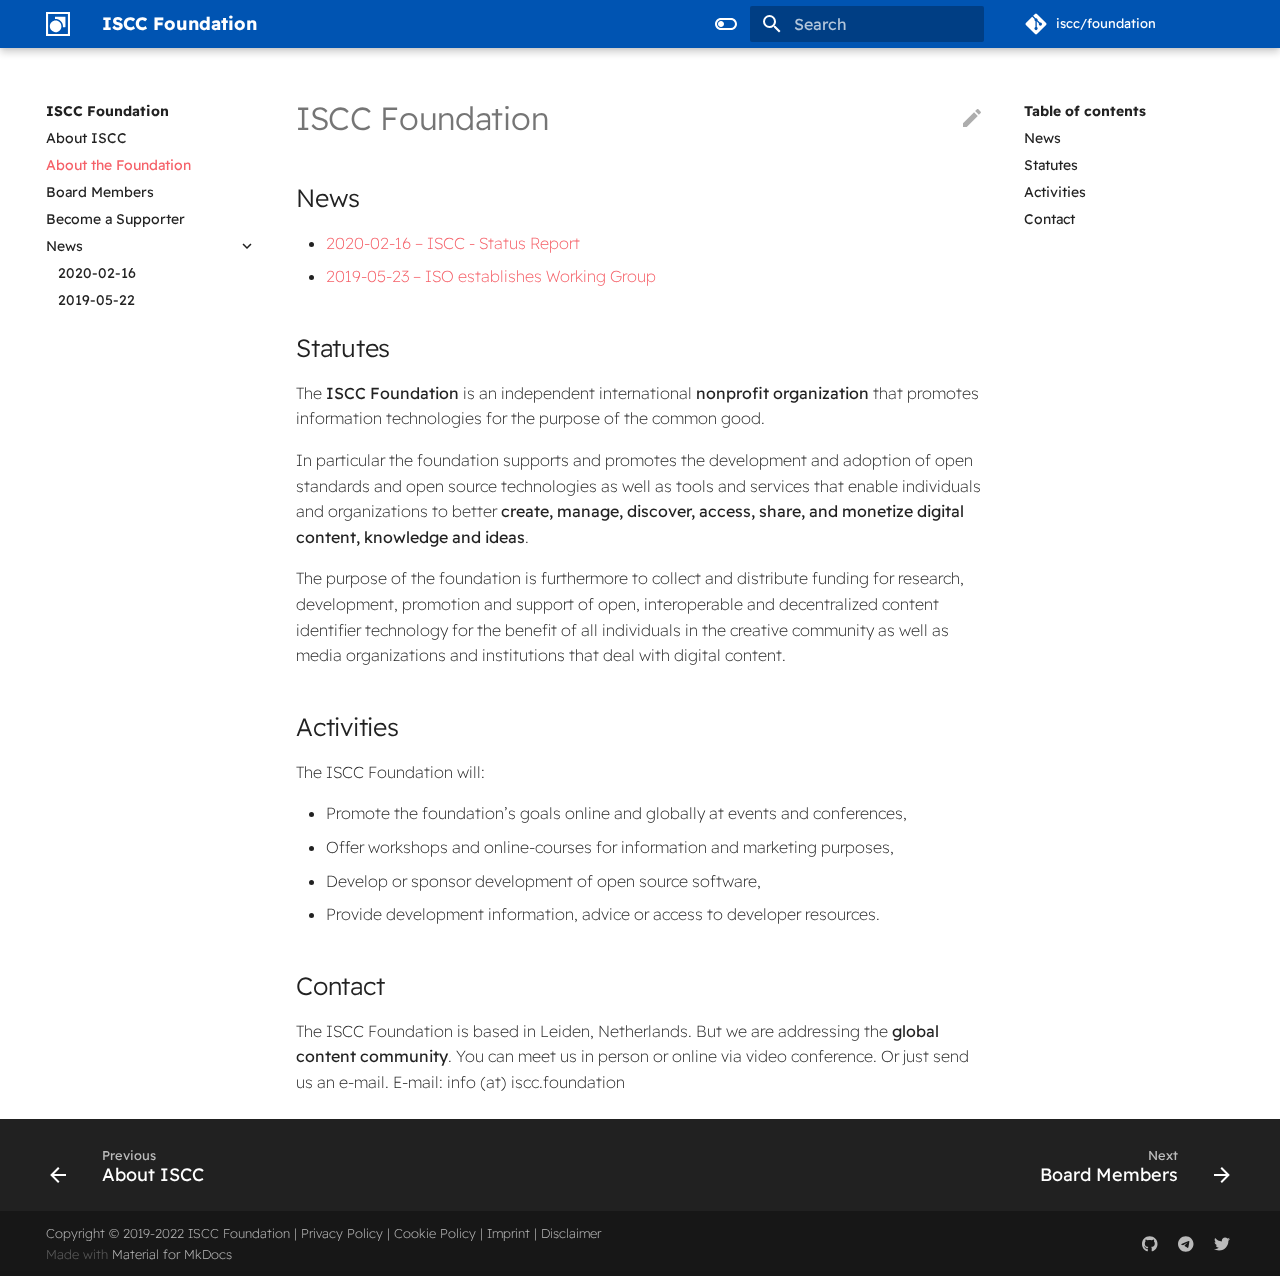
==== commit 243e6af5: "Deployed 93863e2 with MkDocs version: 1.2.3" ====
--- a/index.html
+++ b/index.html
@@ -9,13 +9,13 @@
         <meta name="description" content="A nonprofit organization supporting the ISCC (International Standard Content Code) to better create, manage, discover, access, share, and monetize digital content, knowledge and ideas.">
       
       
+        <meta name="author" content="Sebastian Posth, Titusz Pan">
+      
+      
         <link rel="canonical" href="https://iscc.foundation/">
       
-      
-        <meta name="author" content="Sebastian Posth, Titusz Pan">
-      
-      <link rel="shortcut icon" href="images/favicon.ico">
-      <meta name="generator" content="mkdocs-1.1.2, mkdocs-material-6.0.1">
+      <link rel="icon" href="images/iscc-logo-icon-black.svg">
+      <meta name="generator" content="mkdocs-1.2.3, mkdocs-material-8.1.11">
     
     
       
@@ -23,32 +23,33 @@
       
     
     
-      <link rel="stylesheet" href="assets/stylesheets/main.38780c08.min.css">
-      
-        
-        <link rel="stylesheet" href="assets/stylesheets/palette.3f72e892.min.css">
-        
-          
-          
-          <meta name="theme-color" content="#546d78">
-        
-      
-    
-    
-    
-      
-        
-        <link href="https://fonts.gstatic.com" rel="preconnect" crossorigin>
-        <link rel="stylesheet" href="https://fonts.googleapis.com/css?family=Open+Sans:300,400,400i,700%7CSource+Code+Pro&display=fallback">
-        <style>body,input{font-family:"Open Sans",-apple-system,BlinkMacSystemFont,Helvetica,Arial,sans-serif}code,kbd,pre{font-family:"Source Code Pro",SFMono-Regular,Consolas,Menlo,monospace}</style>
-      
-    
+      <link rel="stylesheet" href="assets/stylesheets/main.50e68009.min.css">
+      
+        
+        <link rel="stylesheet" href="assets/stylesheets/palette.e6a45f82.min.css">
+        
+      
+    
+    
+    
+      
+        
+        <link rel="preconnect" href="https://fonts.gstatic.com" crossorigin>
+        <link rel="stylesheet" href="https://fonts.googleapis.com/css?family=Readex+Pro:300,400,400i,700%7CJetBrains+Mono&display=fallback">
+        <style>:root{--md-text-font:"Readex Pro";--md-code-font:"JetBrains Mono"}</style>
+      
     
     
       <link rel="stylesheet" href="styles/extra.css">
     
-    
-      
+    <script>__md_scope=new URL(".",location),__md_get=(e,_=localStorage,t=__md_scope)=>JSON.parse(_.getItem(t.pathname+"."+e)),__md_set=(e,_,t=localStorage,a=__md_scope)=>{try{t.setItem(a.pathname+"."+e,JSON.stringify(_))}catch(e){}}</script>
+    
+      
+  
+
+
+  <script defer data-domain="iscc.foundation" src="https://stats.iscc.codes/js/plausible.js"></script>
+
     
     
   </head>
@@ -56,12 +57,17 @@
   
     
     
-    
-    
-    
-    <body dir="ltr" data-md-color-scheme="" data-md-color-primary="blue-grey" data-md-color-accent="pink">
-      
-  
+      
+    
+    
+    
+    
+    <body dir="ltr" data-md-color-scheme="default" data-md-color-primary="" data-md-color-accent="">
+  
+    
+    
+      <script>var palette=__md_get("__palette");if(palette&&"object"==typeof palette.color)for(var key of Object.keys(palette.color))document.body.setAttribute("data-md-color-"+key,palette.color[key])</script>
+    
     <input class="md-toggle" data-md-toggle="drawer" type="checkbox" id="__drawer" autocomplete="off">
     <input class="md-toggle" data-md-toggle="search" type="checkbox" id="__search" autocomplete="off">
     <label class="md-overlay" for="__drawer"></label>
@@ -77,47 +83,79 @@
       
     </div>
     
-      <header class="md-header" data-md-component="header">
-  <nav class="md-header-nav md-grid" aria-label="Header">
-    <a href="https://iscc.foundation" title="ISCC Foundation" class="md-header-nav__button md-logo" aria-label="ISCC Foundation">
-      
-  <img src="images/iscc-icon-white.svg" alt="logo">
+    
+      
+
+<header class="md-header" data-md-component="header">
+  <nav class="md-header__inner md-grid" aria-label="Header">
+    <a href="." title="ISCC Foundation" class="md-header__button md-logo" aria-label="ISCC Foundation" data-md-component="logo">
+      
+  <img src="images/iscc-logo-icon-white.svg" alt="logo">
 
     </a>
-    <label class="md-header-nav__button md-icon" for="__drawer">
+    <label class="md-header__button md-icon" for="__drawer">
       <svg xmlns="http://www.w3.org/2000/svg" viewBox="0 0 24 24"><path d="M3 6h18v2H3V6m0 5h18v2H3v-2m0 5h18v2H3v-2z"/></svg>
     </label>
-    <div class="md-header-nav__title" data-md-component="header-title">
-      
-        <div class="md-header-nav__ellipsis">
-          <span class="md-header-nav__topic md-ellipsis">
+    <div class="md-header__title" data-md-component="header-title">
+      <div class="md-header__ellipsis">
+        <div class="md-header__topic">
+          <span class="md-ellipsis">
             ISCC Foundation
           </span>
-          <span class="md-header-nav__topic md-ellipsis">
+        </div>
+        <div class="md-header__topic" data-md-component="header-topic">
+          <span class="md-ellipsis">
             
               ISCC Foundation
             
           </span>
         </div>
-      
-    </div>
-    
-      <label class="md-header-nav__button md-icon" for="__search">
-        <svg xmlns="http://www.w3.org/2000/svg" viewBox="0 0 24 24"><path d="M9.5 3A6.5 6.5 0 0116 9.5c0 1.61-.59 3.09-1.56 4.23l.27.27h.79l5 5-1.5 1.5-5-5v-.79l-.27-.27A6.516 6.516 0 019.5 16 6.5 6.5 0 013 9.5 6.5 6.5 0 019.5 3m0 2C7 5 5 7 5 9.5S7 14 9.5 14 14 12 14 9.5 12 5 9.5 5z"/></svg>
+      </div>
+    </div>
+    
+      <form class="md-header__option" data-md-component="palette">
+        
+          
+          
+          <input class="md-option" data-md-color-media="" data-md-color-scheme="default" data-md-color-primary="" data-md-color-accent=""  aria-label="Switch to dark mode"  type="radio" name="__palette" id="__palette_1">
+          
+            <label class="md-header__button md-icon" title="Switch to dark mode" for="__palette_2" hidden>
+              <svg xmlns="http://www.w3.org/2000/svg" viewBox="0 0 24 24"><path d="M17 6H7c-3.31 0-6 2.69-6 6s2.69 6 6 6h10c3.31 0 6-2.69 6-6s-2.69-6-6-6zm0 10H7c-2.21 0-4-1.79-4-4s1.79-4 4-4h10c2.21 0 4 1.79 4 4s-1.79 4-4 4zM7 9c-1.66 0-3 1.34-3 3s1.34 3 3 3 3-1.34 3-3-1.34-3-3-3z"/></svg>
+            </label>
+          
+        
+          
+          
+          <input class="md-option" data-md-color-media="" data-md-color-scheme="slate" data-md-color-primary="" data-md-color-accent=""  aria-label="Switch to light mode"  type="radio" name="__palette" id="__palette_2">
+          
+            <label class="md-header__button md-icon" title="Switch to light mode" for="__palette_1" hidden>
+              <svg xmlns="http://www.w3.org/2000/svg" viewBox="0 0 24 24"><path d="M17 7H7a5 5 0 0 0-5 5 5 5 0 0 0 5 5h10a5 5 0 0 0 5-5 5 5 0 0 0-5-5m0 8a3 3 0 0 1-3-3 3 3 0 0 1 3-3 3 3 0 0 1 3 3 3 3 0 0 1-3 3z"/></svg>
+            </label>
+          
+        
+      </form>
+    
+    
+    
+      <label class="md-header__button md-icon" for="__search">
+        <svg xmlns="http://www.w3.org/2000/svg" viewBox="0 0 24 24"><path d="M9.5 3A6.5 6.5 0 0 1 16 9.5c0 1.61-.59 3.09-1.56 4.23l.27.27h.79l5 5-1.5 1.5-5-5v-.79l-.27-.27A6.516 6.516 0 0 1 9.5 16 6.5 6.5 0 0 1 3 9.5 6.5 6.5 0 0 1 9.5 3m0 2C7 5 5 7 5 9.5S7 14 9.5 14 14 12 14 9.5 12 5 9.5 5z"/></svg>
       </label>
-      
-<div class="md-search" data-md-component="search" role="dialog">
+      <div class="md-search" data-md-component="search" role="dialog">
   <label class="md-search__overlay" for="__search"></label>
   <div class="md-search__inner" role="search">
     <form class="md-search__form" name="search">
-      <input type="text" class="md-search__input" name="query" aria-label="Search" placeholder="Search" autocapitalize="off" autocorrect="off" autocomplete="off" spellcheck="false" data-md-component="search-query" data-md-state="active">
+      <input type="text" class="md-search__input" name="query" aria-label="Search" placeholder="Search" autocapitalize="off" autocorrect="off" autocomplete="off" spellcheck="false" data-md-component="search-query" required>
       <label class="md-search__icon md-icon" for="__search">
-        <svg xmlns="http://www.w3.org/2000/svg" viewBox="0 0 24 24"><path d="M9.5 3A6.5 6.5 0 0116 9.5c0 1.61-.59 3.09-1.56 4.23l.27.27h.79l5 5-1.5 1.5-5-5v-.79l-.27-.27A6.516 6.516 0 019.5 16 6.5 6.5 0 013 9.5 6.5 6.5 0 019.5 3m0 2C7 5 5 7 5 9.5S7 14 9.5 14 14 12 14 9.5 12 5 9.5 5z"/></svg>
+        <svg xmlns="http://www.w3.org/2000/svg" viewBox="0 0 24 24"><path d="M9.5 3A6.5 6.5 0 0 1 16 9.5c0 1.61-.59 3.09-1.56 4.23l.27.27h.79l5 5-1.5 1.5-5-5v-.79l-.27-.27A6.516 6.516 0 0 1 9.5 16 6.5 6.5 0 0 1 3 9.5 6.5 6.5 0 0 1 9.5 3m0 2C7 5 5 7 5 9.5S7 14 9.5 14 14 12 14 9.5 12 5 9.5 5z"/></svg>
         <svg xmlns="http://www.w3.org/2000/svg" viewBox="0 0 24 24"><path d="M20 11v2H8l5.5 5.5-1.42 1.42L4.16 12l7.92-7.92L13.5 5.5 8 11h12z"/></svg>
       </label>
-      <button type="reset" class="md-search__icon md-icon" aria-label="Clear" data-md-component="search-reset" tabindex="-1">
-        <svg xmlns="http://www.w3.org/2000/svg" viewBox="0 0 24 24"><path d="M19 6.41L17.59 5 12 10.59 6.41 5 5 6.41 10.59 12 5 17.59 6.41 19 12 13.41 17.59 19 19 17.59 13.41 12 19 6.41z"/></svg>
-      </button>
+      <nav class="md-search__options" aria-label="Search">
+        
+        <button type="reset" class="md-search__icon md-icon" aria-label="Clear" tabindex="-1">
+          <svg xmlns="http://www.w3.org/2000/svg" viewBox="0 0 24 24"><path d="M19 6.41 17.59 5 12 10.59 6.41 5 5 6.41 10.59 12 5 17.59 6.41 19 12 13.41 17.59 19 19 17.59 13.41 12 19 6.41z"/></svg>
+        </button>
+      </nav>
+      
     </form>
     <div class="md-search__output">
       <div class="md-search__scrollwrap" data-md-scrollfix>
@@ -133,70 +171,109 @@
 </div>
     
     
+      <div class="md-header__source">
+        <a href="https://github.com/iscc/foundation/" title="Go to repository" class="md-source" data-md-component="source">
+  <div class="md-source__icon md-icon">
+    
+    <svg xmlns="http://www.w3.org/2000/svg" viewBox="0 0 448 512"><!--! Font Awesome Free 6.0.0 by @fontawesome - https://fontawesome.com License - https://fontawesome.com/license/free (Icons: CC BY 4.0, Fonts: SIL OFL 1.1, Code: MIT License) Copyright 2022 Fonticons, Inc.--><path d="M439.55 236.05 244 40.45a28.87 28.87 0 0 0-40.81 0l-40.66 40.63 51.52 51.52c27.06-9.14 52.68 16.77 43.39 43.68l49.66 49.66c34.23-11.8 61.18 31 35.47 56.69-26.49 26.49-70.21-2.87-56-37.34L240.22 199v121.85c25.3 12.54 22.26 41.85 9.08 55a34.34 34.34 0 0 1-48.55 0c-17.57-17.6-11.07-46.91 11.25-56v-123c-20.8-8.51-24.6-30.74-18.64-45L142.57 101 8.45 235.14a28.86 28.86 0 0 0 0 40.81l195.61 195.6a28.86 28.86 0 0 0 40.8 0l194.69-194.69a28.86 28.86 0 0 0 0-40.81z"/></svg>
+  </div>
+  <div class="md-source__repository">
+    iscc/foundation
+  </div>
+</a>
+      </div>
+    
   </nav>
+  
 </header>
     
     <div class="md-container" data-md-component="container">
       
       
+        
+          
         
       
       <main class="md-main" data-md-component="main">
         <div class="md-main__inner md-grid">
           
             
-              <div class="md-sidebar md-sidebar--primary" data-md-component="navigation">
+              
+              <div class="md-sidebar md-sidebar--primary" data-md-component="sidebar" data-md-type="navigation" >
                 <div class="md-sidebar__scrollwrap">
                   <div class="md-sidebar__inner">
-                    <nav class="md-nav md-nav--primary" aria-label="Navigation" data-md-level="0">
+                    
+
+
+<nav class="md-nav md-nav--primary" aria-label="Navigation" data-md-level="0">
   <label class="md-nav__title" for="__drawer">
-    <a href="https://iscc.foundation" title="ISCC Foundation" class="md-nav__button md-logo" aria-label="ISCC Foundation">
-      
-  <img src="images/iscc-icon-white.svg" alt="logo">
+    <a href="." title="ISCC Foundation" class="md-nav__button md-logo" aria-label="ISCC Foundation" data-md-component="logo">
+      
+  <img src="images/iscc-logo-icon-white.svg" alt="logo">
 
     </a>
     ISCC Foundation
   </label>
   
+    <div class="md-nav__source">
+      <a href="https://github.com/iscc/foundation/" title="Go to repository" class="md-source" data-md-component="source">
+  <div class="md-source__icon md-icon">
+    
+    <svg xmlns="http://www.w3.org/2000/svg" viewBox="0 0 448 512"><!--! Font Awesome Free 6.0.0 by @fontawesome - https://fontawesome.com License - https://fontawesome.com/license/free (Icons: CC BY 4.0, Fonts: SIL OFL 1.1, Code: MIT License) Copyright 2022 Fonticons, Inc.--><path d="M439.55 236.05 244 40.45a28.87 28.87 0 0 0-40.81 0l-40.66 40.63 51.52 51.52c27.06-9.14 52.68 16.77 43.39 43.68l49.66 49.66c34.23-11.8 61.18 31 35.47 56.69-26.49 26.49-70.21-2.87-56-37.34L240.22 199v121.85c25.3 12.54 22.26 41.85 9.08 55a34.34 34.34 0 0 1-48.55 0c-17.57-17.6-11.07-46.91 11.25-56v-123c-20.8-8.51-24.6-30.74-18.64-45L142.57 101 8.45 235.14a28.86 28.86 0 0 0 0 40.81l195.61 195.6a28.86 28.86 0 0 0 40.8 0l194.69-194.69a28.86 28.86 0 0 0 0-40.81z"/></svg>
+  </div>
+  <div class="md-source__repository">
+    iscc/foundation
+  </div>
+</a>
+    </div>
+  
   <ul class="md-nav__list" data-md-scrollfix>
     
       
       
       
 
-
-  <li class="md-nav__item">
-    <a href="iscc/" title="About ISCC" class="md-nav__link">
-      About ISCC
-    </a>
-  </li>
-
-    
-      
-      
-      
-
-  
-
-
-  <li class="md-nav__item md-nav__item--active">
-    
-    <input class="md-nav__toggle md-toggle" data-md-toggle="toc" type="checkbox" id="__toc">
-    
-      
-    
-    
-      <label class="md-nav__link md-nav__link--active" for="__toc">
+  
+  
+  
+    <li class="md-nav__item">
+      <a href="iscc/" class="md-nav__link">
+        About ISCC
+      </a>
+    </li>
+  
+
+    
+      
+      
+      
+
+  
+  
+    
+  
+  
+    <li class="md-nav__item md-nav__item--active">
+      
+      <input class="md-nav__toggle md-toggle" data-md-toggle="toc" type="checkbox" id="__toc">
+      
+      
+        
+      
+      
+        <label class="md-nav__link md-nav__link--active" for="__toc">
+          About the Foundation
+          <span class="md-nav__icon md-icon"></span>
+        </label>
+      
+      <a href="." class="md-nav__link md-nav__link--active">
         About the Foundation
-        <span class="md-nav__icon md-icon"></span>
-      </label>
-    
-    <a href="." title="About the Foundation" class="md-nav__link md-nav__link--active">
-      About the Foundation
-    </a>
-    
-      
+      </a>
+      
+        
+
 <nav class="md-nav md-nav--secondary" aria-label="Table of contents">
+  
   
   
     
@@ -206,7 +283,7 @@
       <span class="md-nav__icon md-icon"></span>
       Table of contents
     </label>
-    <ul class="md-nav__list" data-md-scrollfix>
+    <ul class="md-nav__list" data-md-component="toc" data-md-scrollfix>
       
         <li class="md-nav__item">
   <a href="#news" class="md-nav__link">
@@ -239,82 +316,107 @@
     </ul>
   
 </nav>
-    
-  </li>
-
-    
-      
-      
-      
-
-
-  <li class="md-nav__item">
-    <a href="board/" title="Board Members" class="md-nav__link">
-      Board Members
-    </a>
-  </li>
-
-    
-      
-      
-      
-
-
-  <li class="md-nav__item">
-    <a href="support/" title="Become a Supporter" class="md-nav__link">
-      Become a Supporter
-    </a>
-  </li>
-
-    
-      
-      
-      
-
-
-  <li class="md-nav__item md-nav__item--nested">
-    
-      <input class="md-nav__toggle md-toggle" data-md-toggle="nav-5" type="checkbox" id="nav-5">
-    
-    <label class="md-nav__link" for="nav-5">
-      News
-      <span class="md-nav__icon md-icon"></span>
-    </label>
-    <nav class="md-nav" aria-label="News" data-md-level="1">
-      <label class="md-nav__title" for="nav-5">
-        <span class="md-nav__icon md-icon"></span>
-        News
-      </label>
-      <ul class="md-nav__list" data-md-scrollfix>
-        
-        
-          
-          
-          
-
-
-  <li class="md-nav__item">
-    <a href="news/2020-02-16/" title="2020-02-16" class="md-nav__link">
-      2020-02-16
-    </a>
-  </li>
-
-        
-          
-          
-          
-
-
-  <li class="md-nav__item">
-    <a href="news/2019-05-23/" title="2019-05-22" class="md-nav__link">
-      2019-05-22
-    </a>
-  </li>
-
-        
-      </ul>
-    </nav>
-  </li>
+      
+    </li>
+  
+
+    
+      
+      
+      
+
+  
+  
+  
+    <li class="md-nav__item">
+      <a href="board/" class="md-nav__link">
+        Board Members
+      </a>
+    </li>
+  
+
+    
+      
+      
+      
+
+  
+  
+  
+    <li class="md-nav__item">
+      <a href="support/" class="md-nav__link">
+        Become a Supporter
+      </a>
+    </li>
+  
+
+    
+      
+      
+      
+
+  
+  
+  
+    
+    <li class="md-nav__item md-nav__item--nested">
+      
+      
+        <input class="md-nav__toggle md-toggle" data-md-toggle="__nav_5" data-md-state="indeterminate" type="checkbox" id="__nav_5" checked>
+      
+      
+      
+        
+          
+        
+          
+        
+      
+      
+        <label class="md-nav__link" for="__nav_5">
+          News
+          <span class="md-nav__icon md-icon"></span>
+        </label>
+      
+      <nav class="md-nav" aria-label="News" data-md-level="1">
+        <label class="md-nav__title" for="__nav_5">
+          <span class="md-nav__icon md-icon"></span>
+          News
+        </label>
+        <ul class="md-nav__list" data-md-scrollfix>
+          
+            
+              
+  
+  
+  
+    <li class="md-nav__item">
+      <a href="news/2020-02-16/" class="md-nav__link">
+        2020-02-16
+      </a>
+    </li>
+  
+
+            
+          
+            
+              
+  
+  
+  
+    <li class="md-nav__item">
+      <a href="news/2019-05-23/" class="md-nav__link">
+        2019-05-22
+      </a>
+    </li>
+  
+
+            
+          
+        </ul>
+      </nav>
+    </li>
+  
 
     
   </ul>
@@ -324,11 +426,14 @@
               </div>
             
             
-              <div class="md-sidebar md-sidebar--secondary" data-md-component="toc">
+              
+              <div class="md-sidebar md-sidebar--secondary" data-md-component="sidebar" data-md-type="toc" >
                 <div class="md-sidebar__scrollwrap">
                   <div class="md-sidebar__inner">
                     
+
 <nav class="md-nav md-nav--secondary" aria-label="Table of contents">
+  
   
   
     
@@ -338,7 +443,7 @@
       <span class="md-nav__icon md-icon"></span>
       Table of contents
     </label>
-    <ul class="md-nav__list" data-md-scrollfix>
+    <ul class="md-nav__list" data-md-component="toc" data-md-scrollfix>
       
         <li class="md-nav__item">
   <a href="#news" class="md-nav__link">
@@ -376,12 +481,16 @@
               </div>
             
           
-          <div class="md-content">
+          <div class="md-content" data-md-component="content">
             <article class="md-content__inner md-typeset">
               
                 
-                
-                <h1 id="iscc-foundation">ISCC Foundation<a class="headerlink" href="#iscc-foundation" title="Permanent link">#</a></h1>
+<a href="https://github.com/iscc/foundation/edit/main/docs/index.md" title="Edit this page" class="md-content__button md-icon">
+  <svg xmlns="http://www.w3.org/2000/svg" viewBox="0 0 24 24"><path d="M20.71 7.04c.39-.39.39-1.04 0-1.41l-2.34-2.34c-.37-.39-1.02-.39-1.41 0l-1.84 1.83 3.75 3.75M3 17.25V21h3.75L17.81 9.93l-3.75-3.75L3 17.25z"/></svg>
+</a>
+
+
+<h1 id="iscc-foundation">ISCC Foundation<a class="headerlink" href="#iscc-foundation" title="Permanent link">#</a></h1>
 <h2 id="news">News<a class="headerlink" href="#news" title="Permanent link">#</a></h2>
 <ul>
 <li><a href="news/2020-02-16/">2020-02-16 – ISCC - Status Report</a></li>
@@ -402,95 +511,110 @@
 <h2 id="contact">Contact<a class="headerlink" href="#contact" title="Permanent link">#</a></h2>
 <p>The ISCC Foundation is based in Leiden, Netherlands. But we are addressing the <strong>global content community</strong>. You can meet us in person or online via video conference. Or just send us an e-mail. 
 E-mail: info (at) iscc.foundation</p>
-                
-                  
-                
-              
-              
-                
-
 
               
             </article>
           </div>
         </div>
+        
       </main>
       
-        
-<footer class="md-footer">
-  
-    <div class="md-footer-nav">
-      <nav class="md-footer-nav__inner md-grid">
-        
-          <a href="iscc/" title="About ISCC" class="md-flex md-footer-nav__link md-footer-nav__link--prev" rel="prev">
-            <div class="md-flex__cell md-flex__cell--shrink">
-              <i class="md-icon md-icon--arrow-back md-footer-nav__button"></i>
+        <footer class="md-footer">
+  
+    <nav class="md-footer__inner md-grid" aria-label="Footer">
+      
+        
+        <a href="iscc/" class="md-footer__link md-footer__link--prev" aria-label="Previous: About ISCC" rel="prev">
+          <div class="md-footer__button md-icon">
+            <svg xmlns="http://www.w3.org/2000/svg" viewBox="0 0 24 24"><path d="M20 11v2H8l5.5 5.5-1.42 1.42L4.16 12l7.92-7.92L13.5 5.5 8 11h12z"/></svg>
+          </div>
+          <div class="md-footer__title">
+            <div class="md-ellipsis">
+              <span class="md-footer__direction">
+                Previous
+              </span>
+              About ISCC
             </div>
-            <div class="md-flex__cell md-flex__cell--stretch md-footer-nav__title">
-              <span class="md-flex__ellipsis">
-                <span class="md-footer-nav__direction">
-                  Previous
-                </span>
-                About ISCC
+          </div>
+        </a>
+      
+      
+        
+        <a href="board/" class="md-footer__link md-footer__link--next" aria-label="Next: Board Members" rel="next">
+          <div class="md-footer__title">
+            <div class="md-ellipsis">
+              <span class="md-footer__direction">
+                Next
               </span>
+              Board Members
             </div>
-          </a>
-        
-        
-          <a href="board/" title="Board Members" class="md-flex md-footer-nav__link md-footer-nav__link--next" rel="next">
-            <div class="md-flex__cell md-flex__cell--stretch md-footer-nav__title">
-              <span class="md-flex__ellipsis">
-                <span class="md-footer-nav__direction">
-                  Next
-                </span>
-                Board Members
-              </span>
-            </div>
-            <div class="md-flex__cell md-flex__cell--shrink">
-              <i class="md-icon md-icon--arrow-forward md-footer-nav__button"></i>
-            </div>
-          </a>
-        
-      </nav>
-    </div>
+          </div>
+          <div class="md-footer__button md-icon">
+            <svg xmlns="http://www.w3.org/2000/svg" viewBox="0 0 24 24"><path d="M4 11v2h12l-5.5 5.5 1.42 1.42L19.84 12l-7.92-7.92L10.5 5.5 16 11H4z"/></svg>
+          </div>
+        </a>
+      
+    </nav>
   
   <div class="md-footer-meta md-typeset">
     <div class="md-footer-meta__inner md-grid">
-      <div class="md-footer-copyright">
-        
-          <div class="md-footer-copyright__highlight">
-            Copyright © 2019-2020 ISCC Foundation |
-              <a href="/privacy">Privacy Policy</a> |
-              <a href="/cookies">Cookie Policy</a> |
-              <a href="/imprint">Imprint</a> |
-              <a href="/disclaimer">Disclaimer</a>
-          </div>
-        
-        powered by
-        <a href="https://www.mkdocs.org">MkDocs</a>
-        and
-        <a href="https://squidfunk.github.io/mkdocs-material/">
-          Material for MkDocs</a>
-      </div>
+      <div class="md-copyright">
+  
+    <div class="md-copyright__highlight">
+      Copyright © 2019-2022 ISCC Foundation | <a href="https://iscc.foundation/privacy">Privacy Policy</a> | <a href="https://iscc.foundation/cookies">Cookie Policy</a> | <a href="https://iscc.foundation/imprint">Imprint</a> | <a href="https://iscc.foundation/disclaimer">Disclaimer</a>
+    </div>
+  
+  
+    Made with
+    <a href="https://squidfunk.github.io/mkdocs-material/" target="_blank" rel="noopener">
+      Material for MkDocs
+    </a>
+  
+</div>
+      
+        <div class="md-social">
+  
+    
+    
+      
+      
+    
+    <a href="https://github.com/iscc" target="_blank" rel="noopener" title="github.com" class="md-social__link">
+      <svg xmlns="http://www.w3.org/2000/svg" viewBox="0 0 496 512"><!--! Font Awesome Free 6.0.0 by @fontawesome - https://fontawesome.com License - https://fontawesome.com/license/free (Icons: CC BY 4.0, Fonts: SIL OFL 1.1, Code: MIT License) Copyright 2022 Fonticons, Inc.--><path d="M165.9 397.4c0 2-2.3 3.6-5.2 3.6-3.3.3-5.6-1.3-5.6-3.6 0-2 2.3-3.6 5.2-3.6 3-.3 5.6 1.3 5.6 3.6zm-31.1-4.5c-.7 2 1.3 4.3 4.3 4.9 2.6 1 5.6 0 6.2-2s-1.3-4.3-4.3-5.2c-2.6-.7-5.5.3-6.2 2.3zm44.2-1.7c-2.9.7-4.9 2.6-4.6 4.9.3 2 2.9 3.3 5.9 2.6 2.9-.7 4.9-2.6 4.6-4.6-.3-1.9-3-3.2-5.9-2.9zM244.8 8C106.1 8 0 113.3 0 252c0 110.9 69.8 205.8 169.5 239.2 12.8 2.3 17.3-5.6 17.3-12.1 0-6.2-.3-40.4-.3-61.4 0 0-70 15-84.7-29.8 0 0-11.4-29.1-27.8-36.6 0 0-22.9-15.7 1.6-15.4 0 0 24.9 2 38.6 25.8 21.9 38.6 58.6 27.5 72.9 20.9 2.3-16 8.8-27.1 16-33.7-55.9-6.2-112.3-14.3-112.3-110.5 0-27.5 7.6-41.3 23.6-58.9-2.6-6.5-11.1-33.3 2.6-67.9 20.9-6.5 69 27 69 27 20-5.6 41.5-8.5 62.8-8.5s42.8 2.9 62.8 8.5c0 0 48.1-33.6 69-27 13.7 34.7 5.2 61.4 2.6 67.9 16 17.7 25.8 31.5 25.8 58.9 0 96.5-58.9 104.2-114.8 110.5 9.2 7.9 17 22.9 17 46.4 0 33.7-.3 75.4-.3 83.6 0 6.5 4.6 14.4 17.3 12.1C428.2 457.8 496 362.9 496 252 496 113.3 383.5 8 244.8 8zM97.2 352.9c-1.3 1-1 3.3.7 5.2 1.6 1.6 3.9 2.3 5.2 1 1.3-1 1-3.3-.7-5.2-1.6-1.6-3.9-2.3-5.2-1zm-10.8-8.1c-.7 1.3.3 2.9 2.3 3.9 1.6 1 3.6.7 4.3-.7.7-1.3-.3-2.9-2.3-3.9-2-.6-3.6-.3-4.3.7zm32.4 35.6c-1.6 1.3-1 4.3 1.3 6.2 2.3 2.3 5.2 2.6 6.5 1 1.3-1.3.7-4.3-1.3-6.2-2.2-2.3-5.2-2.6-6.5-1zm-11.4-14.7c-1.6 1-1.6 3.6 0 5.9 1.6 2.3 4.3 3.3 5.6 2.3 1.6-1.3 1.6-3.9 0-6.2-1.4-2.3-4-3.3-5.6-2z"/></svg>
+    </a>
+  
+    
+    
+      
+      
+    
+    <a href="https://t.me/iscc_dev" target="_blank" rel="noopener" title="t.me" class="md-social__link">
+      <svg xmlns="http://www.w3.org/2000/svg" viewBox="0 0 496 512"><!--! Font Awesome Free 6.0.0 by @fontawesome - https://fontawesome.com License - https://fontawesome.com/license/free (Icons: CC BY 4.0, Fonts: SIL OFL 1.1, Code: MIT License) Copyright 2022 Fonticons, Inc.--><path d="M248 8C111.033 8 0 119.033 0 256s111.033 248 248 248 248-111.033 248-248S384.967 8 248 8zm114.952 168.66c-3.732 39.215-19.881 134.378-28.1 178.3-3.476 18.584-10.322 24.816-16.948 25.425-14.4 1.326-25.338-9.517-39.287-18.661-21.827-14.308-34.158-23.215-55.346-37.177-24.485-16.135-8.612-25 5.342-39.5 3.652-3.793 67.107-61.51 68.335-66.746.153-.655.3-3.1-1.154-4.384s-3.59-.849-5.135-.5q-3.283.746-104.608 69.142-14.845 10.194-26.894 9.934c-8.855-.191-25.888-5.006-38.551-9.123-15.531-5.048-27.875-7.717-26.8-16.291q.84-6.7 18.45-13.7 108.446-47.248 144.628-62.3c68.872-28.647 83.183-33.623 92.511-33.789 2.052-.034 6.639.474 9.61 2.885a10.452 10.452 0 0 1 3.53 6.716 43.765 43.765 0 0 1 .417 9.769z"/></svg>
+    </a>
+  
+    
+    
+      
+      
+    
+    <a href="https://twitter.com/iscc_foundation" target="_blank" rel="noopener" title="twitter.com" class="md-social__link">
+      <svg xmlns="http://www.w3.org/2000/svg" viewBox="0 0 512 512"><!--! Font Awesome Free 6.0.0 by @fontawesome - https://fontawesome.com License - https://fontawesome.com/license/free (Icons: CC BY 4.0, Fonts: SIL OFL 1.1, Code: MIT License) Copyright 2022 Fonticons, Inc.--><path d="M459.37 151.716c.325 4.548.325 9.097.325 13.645 0 138.72-105.583 298.558-298.558 298.558-59.452 0-114.68-17.219-161.137-47.106 8.447.974 16.568 1.299 25.34 1.299 49.055 0 94.213-16.568 130.274-44.832-46.132-.975-84.792-31.188-98.112-72.772 6.498.974 12.995 1.624 19.818 1.624 9.421 0 18.843-1.3 27.614-3.573-48.081-9.747-84.143-51.98-84.143-102.985v-1.299c13.969 7.797 30.214 12.67 47.431 13.319-28.264-18.843-46.781-51.005-46.781-87.391 0-19.492 5.197-37.36 14.294-52.954 51.655 63.675 129.3 105.258 216.365 109.807-1.624-7.797-2.599-15.918-2.599-24.04 0-57.828 46.782-104.934 104.934-104.934 30.213 0 57.502 12.67 76.67 33.137 23.715-4.548 46.456-13.32 66.599-25.34-7.798 24.366-24.366 44.833-46.132 57.827 21.117-2.273 41.584-8.122 60.426-16.243-14.292 20.791-32.161 39.308-52.628 54.253z"/></svg>
+    </a>
+  
+</div>
       
     </div>
   </div>
 </footer>
       
     </div>
-    
-      <script src="assets/javascripts/vendor.77e55a48.min.js"></script>
-      <script src="assets/javascripts/bundle.aa3f9871.min.js"></script><script id="__lang" type="application/json">{"clipboard.copy": "Copy to clipboard", "clipboard.copied": "Copied to clipboard", "search.config.lang": "en", "search.config.pipeline": "trimmer, stopWordFilter", "search.config.separator": "[\\s\\-]+", "search.result.placeholder": "Type to start searching", "search.result.none": "No matching documents", "search.result.one": "1 matching document", "search.result.other": "# matching documents", "search.result.more.one": "1 more on this page", "search.result.more.other": "# more on this page", "search.result.term.missing": "Missing"}</script>
-      
-      <script>
-        app = initialize({
-          base: ".",
-          features: [],
-          search: Object.assign({
-            worker: "assets/javascripts/worker/search.4ac00218.min.js"
-          }, typeof search !== "undefined" && search)
-        })
-      </script>
+    <div class="md-dialog" data-md-component="dialog">
+      <div class="md-dialog__inner md-typeset"></div>
+    </div>
+    <script id="__config" type="application/json">{"base": ".", "features": ["navigation.indexes", "navigation.tracking", "navigation.expand"], "translations": {"clipboard.copy": "Copy to clipboard", "clipboard.copied": "Copied to clipboard", "search.config.lang": "en", "search.config.pipeline": "trimmer, stopWordFilter", "search.config.separator": "[\\s\\-]+", "search.placeholder": "Search", "search.result.placeholder": "Type to start searching", "search.result.none": "No matching documents", "search.result.one": "1 matching document", "search.result.other": "# matching documents", "search.result.more.one": "1 more on this page", "search.result.more.other": "# more on this page", "search.result.term.missing": "Missing", "select.version.title": "Select version"}, "search": "assets/javascripts/workers/search.092fa1f6.min.js"}</script>
+    
+    
+      <script src="assets/javascripts/bundle.5a9542cf.min.js"></script>
       
     
   </body>
--- a/assets/stylesheets/main.50e68009.min.css
+++ b/assets/stylesheets/main.50e68009.min.css
@@ -0,0 +1 @@
+@charset "UTF-8";html{-webkit-text-size-adjust:none;-moz-text-size-adjust:none;-ms-text-size-adjust:none;text-size-adjust:none;box-sizing:border-box}*,:after,:before{box-sizing:inherit}@media (prefers-reduced-motion){*,:after,:before{transition:none!important}}body{margin:0}a,button,input,label{-webkit-tap-highlight-color:transparent}a{color:inherit;text-decoration:none}hr{border:0;box-sizing:content-box;display:block;height:.05rem;overflow:visible;padding:0}small{font-size:80%}sub,sup{line-height:1em}img{border-style:none}table{border-collapse:separate;border-spacing:0}td,th{font-weight:400;vertical-align:top}button{background:transparent;border:0;font-family:inherit;font-size:inherit;margin:0;padding:0}input{border:0;outline:none}:root{--md-default-fg-color:rgba(0,0,0,.87);--md-default-fg-color--light:rgba(0,0,0,.54);--md-default-fg-color--lighter:rgba(0,0,0,.32);--md-default-fg-color--lightest:rgba(0,0,0,.07);--md-default-bg-color:#fff;--md-default-bg-color--light:hsla(0,0%,100%,.7);--md-default-bg-color--lighter:hsla(0,0%,100%,.3);--md-default-bg-color--lightest:hsla(0,0%,100%,.12);--md-primary-fg-color:#4051b5;--md-primary-fg-color--light:#5d6cc0;--md-primary-fg-color--dark:#303fa1;--md-primary-bg-color:#fff;--md-primary-bg-color--light:hsla(0,0%,100%,.7);--md-accent-fg-color:#526cfe;--md-accent-fg-color--transparent:rgba(82,108,254,.1);--md-accent-bg-color:#fff;--md-accent-bg-color--light:hsla(0,0%,100%,.7);--md-shadow-z1:0 0.2rem 0.5rem rgba(0,0,0,.05),0 0 0.05rem rgba(0,0,0,.1);--md-shadow-z2:0 0.2rem 0.5rem rgba(0,0,0,.1),0 0 0.05rem rgba(0,0,0,.25);--md-shadow-z3:0 0.2rem 0.5rem rgba(0,0,0,.2),0 0 0.05rem rgba(0,0,0,.35)}:root>*{--md-code-fg-color:#36464e;--md-code-bg-color:#f5f5f5;--md-code-hl-color:rgba(255,255,0,.5);--md-code-hl-number-color:#d52a2a;--md-code-hl-special-color:#db1457;--md-code-hl-function-color:#a846b9;--md-code-hl-constant-color:#6e59d9;--md-code-hl-keyword-color:#3f6ec6;--md-code-hl-string-color:#1c7d4d;--md-code-hl-name-color:var(--md-code-fg-color);--md-code-hl-operator-color:var(--md-default-fg-color--light);--md-code-hl-punctuation-color:var(--md-default-fg-color--light);--md-code-hl-comment-color:var(--md-default-fg-color--light);--md-code-hl-generic-color:var(--md-default-fg-color--light);--md-code-hl-variable-color:var(--md-default-fg-color--light);--md-typeset-color:var(--md-default-fg-color);--md-typeset-a-color:var(--md-primary-fg-color);--md-typeset-mark-color:rgba(255,255,0,.5);--md-typeset-del-color:rgba(245,80,61,.15);--md-typeset-ins-color:rgba(11,213,112,.15);--md-typeset-kbd-color:#fafafa;--md-typeset-kbd-accent-color:#fff;--md-typeset-kbd-border-color:#b8b8b8;--md-typeset-table-color:rgba(0,0,0,.12);--md-admonition-fg-color:var(--md-default-fg-color);--md-admonition-bg-color:var(--md-default-bg-color);--md-footer-fg-color:#fff;--md-footer-fg-color--light:hsla(0,0%,100%,.7);--md-footer-fg-color--lighter:hsla(0,0%,100%,.3);--md-footer-bg-color:rgba(0,0,0,.87);--md-footer-bg-color--dark:rgba(0,0,0,.32)}.md-icon svg{fill:currentcolor;display:block;height:1.2rem;width:1.2rem}body{-webkit-font-smoothing:antialiased;-moz-osx-font-smoothing:grayscale;--md-text-font-family:var(--md-text-font,_),-apple-system,BlinkMacSystemFont,Helvetica,Arial,sans-serif;--md-code-font-family:var(--md-code-font,_),SFMono-Regular,Consolas,Menlo,monospace}body,input{font-feature-settings:"kern","liga";font-family:var(--md-text-font-family)}body,code,input,kbd,pre{color:var(--md-typeset-color)}code,kbd,pre{font-feature-settings:"kern";font-family:var(--md-code-font-family)}:root{--md-typeset-table-sort-icon:url('data:image/svg+xml;charset=utf-8,<svg xmlns="http://www.w3.org/2000/svg" viewBox="0 0 24 24"><path d="m18 21-4-4h3V7h-3l4-4 4 4h-3v10h3M2 19v-2h10v2M2 13v-2h7v2M2 7V5h4v2H2z"/></svg>');--md-typeset-table-sort-icon--asc:url('data:image/svg+xml;charset=utf-8,<svg xmlns="http://www.w3.org/2000/svg" viewBox="0 0 24 24"><path d="M19 17h3l-4 4-4-4h3V3h2M2 17h10v2H2M6 5v2H2V5m0 6h7v2H2v-2z"/></svg>');--md-typeset-table-sort-icon--desc:url('data:image/svg+xml;charset=utf-8,<svg xmlns="http://www.w3.org/2000/svg" viewBox="0 0 24 24"><path d="M19 7h3l-4-4-4 4h3v14h2M2 17h10v2H2M6 5v2H2V5m0 6h7v2H2v-2z"/></svg>')}.md-typeset{-webkit-print-color-adjust:exact;color-adjust:exact;font-size:.8rem;line-height:1.6}@media print{.md-typeset{font-size:.68rem}}.md-typeset blockquote,.md-typeset dl,.md-typeset figure,.md-typeset ol,.md-typeset pre,.md-typeset ul{margin-bottom:1em;margin-top:1em}.md-typeset h1{color:var(--md-default-fg-color--light);font-size:2em;line-height:1.3;margin:0 0 1.25em}.md-typeset h1,.md-typeset h2{font-weight:300;letter-spacing:-.01em}.md-typeset h2{font-size:1.5625em;line-height:1.4;margin:1.6em 0 .64em}.md-typeset h3{font-size:1.25em;font-weight:400;letter-spacing:-.01em;line-height:1.5;margin:1.6em 0 .8em}.md-typeset h2+h3{margin-top:.8em}.md-typeset h4{font-weight:700;letter-spacing:-.01em;margin:1em 0}.md-typeset h5,.md-typeset h6{color:var(--md-default-fg-color--light);font-size:.8em;font-weight:700;letter-spacing:-.01em;margin:1.25em 0}.md-typeset h5{text-transform:uppercase}.md-typeset hr{border-bottom:.05rem solid var(--md-default-fg-color--lightest);display:flow-root;margin:1.5em 0}.md-typeset a{color:var(--md-typeset-a-color);word-break:break-word}.md-typeset a,.md-typeset a:before{transition:color 125ms}.md-typeset a:focus,.md-typeset a:hover{color:var(--md-accent-fg-color)}.md-typeset a.focus-visible{outline-color:var(--md-accent-fg-color);outline-offset:.2rem}.md-typeset code,.md-typeset kbd,.md-typeset pre{color:var(--md-code-fg-color);direction:ltr}@media print{.md-typeset code,.md-typeset kbd,.md-typeset pre{white-space:pre-wrap}}.md-typeset code{background-color:var(--md-code-bg-color);border-radius:.1rem;-webkit-box-decoration-break:clone;box-decoration-break:clone;font-size:.85em;padding:0 .2941176471em;word-break:break-word}.md-typeset code:not(.focus-visible){-webkit-tap-highlight-color:transparent;outline:none}.md-typeset a code{color:currentcolor}.md-typeset pre{display:flow-root;line-height:1.4;position:relative}.md-typeset pre>code{-webkit-box-decoration-break:slice;box-decoration-break:slice;box-shadow:none;display:block;margin:0;outline-color:var(--md-accent-fg-color);overflow:auto;padding:.7720588235em 1.1764705882em;scrollbar-color:var(--md-default-fg-color--lighter) transparent;scrollbar-width:thin;touch-action:auto;word-break:normal}.md-typeset pre>code:hover{scrollbar-color:var(--md-accent-fg-color) transparent}.md-typeset pre>code::-webkit-scrollbar{height:.2rem;width:.2rem}.md-typeset pre>code::-webkit-scrollbar-thumb{background-color:var(--md-default-fg-color--lighter)}.md-typeset pre>code::-webkit-scrollbar-thumb:hover{background-color:var(--md-accent-fg-color)}.md-typeset kbd{background-color:var(--md-typeset-kbd-color);border-radius:.1rem;box-shadow:0 .1rem 0 .05rem var(--md-typeset-kbd-border-color),0 .1rem 0 var(--md-typeset-kbd-border-color),0 -.1rem .2rem var(--md-typeset-kbd-accent-color) inset;color:var(--md-default-fg-color);display:inline-block;font-size:.75em;padding:0 .6666666667em;vertical-align:text-top;word-break:break-word}.md-typeset mark{background-color:var(--md-typeset-mark-color);-webkit-box-decoration-break:clone;box-decoration-break:clone;color:inherit;word-break:break-word}.md-typeset abbr{border-bottom:.05rem dotted var(--md-default-fg-color--light);cursor:help;text-decoration:none}@media (hover:none){.md-typeset abbr{position:relative}.md-typeset abbr[title]:-webkit-any(:focus,:hover):after{background-color:var(--md-default-fg-color);border-radius:.1rem;box-shadow:var(--md-shadow-z3);color:var(--md-default-bg-color);content:attr(title);display:inline-block;font-size:.7rem;margin-top:2em;max-width:80%;min-width:-webkit-max-content;min-width:max-content;padding:.2rem .3rem;position:absolute;width:auto}.md-typeset abbr[title]:-moz-any(:focus,:hover):after{background-color:var(--md-default-fg-color);border-radius:.1rem;box-shadow:var(--md-shadow-z3);color:var(--md-default-bg-color);content:attr(title);display:inline-block;font-size:.7rem;margin-top:2em;max-width:80%;min-width:-moz-max-content;min-width:max-content;padding:.2rem .3rem;position:absolute;width:auto}[dir=ltr] .md-typeset abbr[title]:-webkit-any(:focus,:hover):after{left:0}[dir=ltr] .md-typeset abbr[title]:-moz-any(:focus,:hover):after{left:0}[dir=ltr] .md-typeset abbr[title]:is(:focus,:hover):after{left:0}[dir=rtl] .md-typeset abbr[title]:-webkit-any(:focus,:hover):after{right:0}[dir=rtl] .md-typeset abbr[title]:-moz-any(:focus,:hover):after{right:0}[dir=rtl] .md-typeset abbr[title]:is(:focus,:hover):after{right:0}.md-typeset abbr[title]:is(:focus,:hover):after{background-color:var(--md-default-fg-color);border-radius:.1rem;box-shadow:var(--md-shadow-z3);color:var(--md-default-bg-color);content:attr(title);display:inline-block;font-size:.7rem;margin-top:2em;max-width:80%;min-width:-webkit-max-content;min-width:-moz-max-content;min-width:max-content;padding:.2rem .3rem;position:absolute;width:auto}}.md-typeset small{opacity:.75}[dir=ltr] .md-typeset sub,[dir=ltr] .md-typeset sup{margin-left:.078125em}[dir=rtl] .md-typeset sub,[dir=rtl] .md-typeset sup{margin-right:.078125em}[dir=ltr] .md-typeset blockquote{padding-left:.6rem}[dir=rtl] .md-typeset blockquote{padding-right:.6rem}[dir=ltr] .md-typeset blockquote{border-left:.2rem solid var(--md-default-fg-color--lighter)}[dir=rtl] .md-typeset blockquote{border-right:.2rem solid var(--md-default-fg-color--lighter)}.md-typeset blockquote{color:var(--md-default-fg-color--light);margin-left:0;margin-right:0}.md-typeset ul{list-style-type:disc}[dir=ltr] .md-typeset ol,[dir=ltr] .md-typeset ul{margin-left:.625em}[dir=rtl] .md-typeset ol,[dir=rtl] .md-typeset ul{margin-right:.625em}.md-typeset ol,.md-typeset ul{padding:0}.md-typeset ol:not([hidden]),.md-typeset ul:not([hidden]){display:flow-root}.md-typeset ol ol,.md-typeset ul ol{list-style-type:lower-alpha}.md-typeset ol ol ol,.md-typeset ul ol ol{list-style-type:lower-roman}[dir=ltr] .md-typeset ol li,[dir=ltr] .md-typeset ul li{margin-left:1.25em}[dir=rtl] .md-typeset ol li,[dir=rtl] .md-typeset ul li{margin-right:1.25em}.md-typeset ol li,.md-typeset ul li{margin-bottom:.5em}.md-typeset ol li :-webkit-any(p,blockquote),.md-typeset ul li :-webkit-any(p,blockquote){margin:.5em 0}.md-typeset ol li :-moz-any(p,blockquote),.md-typeset ul li :-moz-any(p,blockquote){margin:.5em 0}.md-typeset ol li :is(p,blockquote),.md-typeset ul li :is(p,blockquote){margin:.5em 0}.md-typeset ol li:last-child,.md-typeset ul li:last-child{margin-bottom:0}.md-typeset ol li :-webkit-any(ul,ol),.md-typeset ul li :-webkit-any(ul,ol){margin-bottom:.5em;margin-top:.5em}.md-typeset ol li :-moz-any(ul,ol),.md-typeset ul li :-moz-any(ul,ol){margin-bottom:.5em;margin-top:.5em}[dir=ltr] .md-typeset ol li :-webkit-any(ul,ol),[dir=ltr] .md-typeset ul li :-webkit-any(ul,ol){margin-left:.625em}[dir=ltr] .md-typeset ol li :-moz-any(ul,ol),[dir=ltr] .md-typeset ul li :-moz-any(ul,ol){margin-left:.625em}[dir=ltr] .md-typeset ol li :is(ul,ol),[dir=ltr] .md-typeset ul li :is(ul,ol){margin-left:.625em}[dir=rtl] .md-typeset ol li :-webkit-any(ul,ol),[dir=rtl] .md-typeset ul li :-webkit-any(ul,ol){margin-right:.625em}[dir=rtl] .md-typeset ol li :-moz-any(ul,ol),[dir=rtl] .md-typeset ul li :-moz-any(ul,ol){margin-right:.625em}[dir=rtl] .md-typeset ol li :is(ul,ol),[dir=rtl] .md-typeset ul li :is(ul,ol){margin-right:.625em}.md-typeset ol li :is(ul,ol),.md-typeset ul li :is(ul,ol){margin-bottom:.5em;margin-top:.5em}[dir=ltr] .md-typeset dd{margin-left:1.875em}[dir=rtl] .md-typeset dd{margin-right:1.875em}.md-typeset dd{margin-bottom:1.5em;margin-top:1em}.md-typeset img,.md-typeset svg{height:auto;max-width:100%}.md-typeset img[align=left],.md-typeset svg[align=left]{margin:1em 1em 1em 0}.md-typeset img[align=right],.md-typeset svg[align=right]{margin:1em 0 1em 1em}.md-typeset img[align]:only-child,.md-typeset svg[align]:only-child{margin-top:0}.md-typeset img[src$="#only-dark"]{display:none}.md-typeset figure{display:flow-root;margin:1em auto;max-width:100%;text-align:center;width:-webkit-fit-content;width:-moz-fit-content;width:fit-content}.md-typeset figure img{display:block}.md-typeset figcaption{font-style:italic;margin:1em auto;max-width:24rem}.md-typeset iframe{max-width:100%}.md-typeset table:not([class]){background-color:var(--md-default-bg-color);border:.05rem solid var(--md-typeset-table-color);border-radius:.1rem;display:inline-block;font-size:.64rem;max-width:100%;overflow:auto;touch-action:auto}@media print{.md-typeset table:not([class]){display:table}}.md-typeset table:not([class])+*{margin-top:1.5em}.md-typeset table:not([class]) :-webkit-any(th,td)>:first-child{margin-top:0}.md-typeset table:not([class]) :-moz-any(th,td)>:first-child{margin-top:0}.md-typeset table:not([class]) :is(th,td)>:first-child{margin-top:0}.md-typeset table:not([class]) :-webkit-any(th,td)>:last-child{margin-bottom:0}.md-typeset table:not([class]) :-moz-any(th,td)>:last-child{margin-bottom:0}.md-typeset table:not([class]) :is(th,td)>:last-child{margin-bottom:0}.md-typeset table:not([class]) :-webkit-any(th,td):not([align]){text-align:left}.md-typeset table:not([class]) :-moz-any(th,td):not([align]){text-align:left}.md-typeset table:not([class]) :is(th,td):not([align]){text-align:left}[dir=rtl] .md-typeset table:not([class]) :-webkit-any(th,td):not([align]){text-align:right}[dir=rtl] .md-typeset table:not([class]) :-moz-any(th,td):not([align]){text-align:right}[dir=rtl] .md-typeset table:not([class]) :is(th,td):not([align]){text-align:right}.md-typeset table:not([class]) th{font-weight:700;min-width:5rem;padding:.9375em 1.25em;vertical-align:top}.md-typeset table:not([class]) th a{color:inherit}.md-typeset table:not([class]) td{border-top:.05rem solid var(--md-typeset-table-color);padding:.9375em 1.25em;vertical-align:top}.md-typeset table:not([class]) tbody tr{transition:background-color 125ms}.md-typeset table:not([class]) tbody tr:hover{background-color:rgba(0,0,0,.035);box-shadow:0 .05rem 0 var(--md-default-bg-color) inset}.md-typeset table:not([class]) a{word-break:normal}.md-typeset table th[role=columnheader]{cursor:pointer}[dir=ltr] .md-typeset table th[role=columnheader]:after{margin-left:.5em}[dir=rtl] .md-typeset table th[role=columnheader]:after{margin-right:.5em}.md-typeset table th[role=columnheader]:after{content:"";display:inline-block;height:1.2em;-webkit-mask-image:var(--md-typeset-table-sort-icon);mask-image:var(--md-typeset-table-sort-icon);-webkit-mask-repeat:no-repeat;mask-repeat:no-repeat;-webkit-mask-size:contain;mask-size:contain;transition:background-color 125ms;vertical-align:text-bottom;width:1.2em}.md-typeset table th[role=columnheader]:hover:after{background-color:var(--md-default-fg-color--lighter)}.md-typeset table th[role=columnheader][aria-sort=ascending]:after{background-color:var(--md-default-fg-color--light);-webkit-mask-image:var(--md-typeset-table-sort-icon--asc);mask-image:var(--md-typeset-table-sort-icon--asc)}.md-typeset table th[role=columnheader][aria-sort=descending]:after{background-color:var(--md-default-fg-color--light);-webkit-mask-image:var(--md-typeset-table-sort-icon--desc);mask-image:var(--md-typeset-table-sort-icon--desc)}.md-typeset__scrollwrap{margin:1em -.8rem;overflow-x:auto;touch-action:auto}.md-typeset__table{display:inline-block;margin-bottom:.5em;padding:0 .8rem}@media print{.md-typeset__table{display:block}}html .md-typeset__table table{display:table;margin:0;overflow:hidden;width:100%}@media screen and (max-width:44.9375em){.md-content__inner>pre{margin:1em -.8rem}.md-content__inner>pre code{border-radius:0}}.md-banner{background-color:var(--md-footer-bg-color);color:var(--md-footer-fg-color);overflow:auto}@media print{.md-banner{display:none}}.md-banner--warning{background:var(--md-typeset-mark-color);color:var(--md-default-fg-color)}.md-banner__inner{font-size:.7rem;margin:.6rem auto;padding:0 .8rem}html{font-size:125%;height:100%;overflow-x:hidden}@media screen and (min-width:100em){html{font-size:137.5%}}@media screen and (min-width:125em){html{font-size:150%}}body{background-color:var(--md-default-bg-color);display:flex;flex-direction:column;font-size:.5rem;min-height:100%;position:relative;width:100%}@media print{body{display:block}}@media screen and (max-width:59.9375em){body[data-md-state=lock]{position:fixed}}.md-grid{margin-left:auto;margin-right:auto;max-width:61rem}.md-container{display:flex;flex-direction:column;flex-grow:1}@media print{.md-container{display:block}}.md-main{flex-grow:1}.md-main__inner{display:flex;height:100%;margin-top:1.5rem}.md-ellipsis{overflow:hidden;text-overflow:ellipsis;white-space:nowrap}.md-toggle{display:none}.md-option{height:0;opacity:0;position:absolute;width:0}.md-option:checked+label:not([hidden]){display:block}.md-option.focus-visible+label{outline-color:var(--md-accent-fg-color);outline-style:auto}.md-skip{background-color:var(--md-default-fg-color);border-radius:.1rem;color:var(--md-default-bg-color);font-size:.64rem;margin:.5rem;opacity:0;outline-color:var(--md-accent-fg-color);padding:.3rem .5rem;position:fixed;transform:translateY(.4rem);z-index:-1}.md-skip:focus{opacity:1;transform:translateY(0);transition:transform .25s cubic-bezier(.4,0,.2,1),opacity 175ms 75ms;z-index:10}@page{margin:25mm}:root{--md-clipboard-icon:url('data:image/svg+xml;charset=utf-8,<svg xmlns="http://www.w3.org/2000/svg" viewBox="0 0 24 24"><path d="M19 21H8V7h11m0-2H8a2 2 0 0 0-2 2v14a2 2 0 0 0 2 2h11a2 2 0 0 0 2-2V7a2 2 0 0 0-2-2m-3-4H4a2 2 0 0 0-2 2v14h2V3h12V1z"/></svg>')}.md-clipboard{border-radius:.1rem;color:var(--md-default-fg-color--lightest);cursor:pointer;height:1.5em;outline-color:var(--md-accent-fg-color);outline-offset:.1rem;position:absolute;right:.5em;top:.5em;transition:color .25s;width:1.5em;z-index:1}@media print{.md-clipboard{display:none}}.md-clipboard:not(.focus-visible){-webkit-tap-highlight-color:transparent;outline:none}:hover>.md-clipboard{color:var(--md-default-fg-color--light)}.md-clipboard:-webkit-any(:focus,:hover){color:var(--md-accent-fg-color)}.md-clipboard:-moz-any(:focus,:hover){color:var(--md-accent-fg-color)}.md-clipboard:is(:focus,:hover){color:var(--md-accent-fg-color)}.md-clipboard:after{background-color:currentcolor;content:"";display:block;height:1.125em;margin:0 auto;-webkit-mask-image:var(--md-clipboard-icon);mask-image:var(--md-clipboard-icon);-webkit-mask-repeat:no-repeat;mask-repeat:no-repeat;-webkit-mask-size:contain;mask-size:contain;width:1.125em}.md-clipboard--inline{cursor:pointer}.md-clipboard--inline code{transition:color .25s,background-color .25s}.md-clipboard--inline:-webkit-any(:focus,:hover) code{background-color:var(--md-accent-fg-color--transparent);color:var(--md-accent-fg-color)}.md-clipboard--inline:-moz-any(:focus,:hover) code{background-color:var(--md-accent-fg-color--transparent);color:var(--md-accent-fg-color)}.md-clipboard--inline:is(:focus,:hover) code{background-color:var(--md-accent-fg-color--transparent);color:var(--md-accent-fg-color)}.md-content{flex-grow:1;min-width:0}.md-content__inner{margin:0 .8rem 1.2rem;padding-top:.6rem}@media screen and (min-width:76.25em){[dir=ltr] .md-sidebar--primary:not([hidden])~.md-content>.md-content__inner{margin-left:1.2rem}[dir=rtl] .md-sidebar--primary:not([hidden])~.md-content>.md-content__inner{margin-right:1.2rem}[dir=ltr] .md-sidebar--secondary:not([hidden])~.md-content>.md-content__inner{margin-right:1.2rem}[dir=rtl] .md-sidebar--secondary:not([hidden])~.md-content>.md-content__inner{margin-left:1.2rem}}.md-content__inner:before{content:"";display:block;height:.4rem}.md-content__inner>:last-child{margin-bottom:0}[dir=ltr] .md-content__button{margin-left:.4rem}[dir=rtl] .md-content__button{margin-right:.4rem}.md-content__button{float:right;margin:.4rem 0;padding:0}@media print{.md-content__button{display:none}}[dir=rtl] .md-content__button{float:left}.md-typeset .md-content__button{color:var(--md-default-fg-color--lighter)}.md-content__button svg{display:inline;vertical-align:top}[dir=rtl] .md-content__button svg{transform:scaleX(-1)}[dir=ltr] .md-dialog{right:.8rem}[dir=rtl] .md-dialog{left:.8rem}.md-dialog{background-color:var(--md-default-fg-color);border-radius:.1rem;bottom:.8rem;box-shadow:var(--md-shadow-z3);min-width:11.1rem;opacity:0;padding:.4rem .6rem;pointer-events:none;position:fixed;transform:translateY(100%);transition:transform 0ms .4s,opacity .4s;z-index:4}@media print{.md-dialog{display:none}}.md-dialog[data-md-state=open]{opacity:1;pointer-events:auto;transform:translateY(0);transition:transform .4s cubic-bezier(.075,.85,.175,1),opacity .4s}.md-dialog__inner{color:var(--md-default-bg-color);font-size:.7rem}.md-footer{background-color:var(--md-footer-bg-color);color:var(--md-footer-fg-color)}@media print{.md-footer{display:none}}.md-footer__inner{display:flex;justify-content:space-between;overflow:auto;padding:.2rem}.md-footer__link{display:flex;flex-grow:0.01;outline-color:var(--md-accent-fg-color);overflow:hidden;padding-bottom:.4rem;padding-top:1.4rem;transition:opacity .25s}.md-footer__link:-webkit-any(:focus,:hover){opacity:.7}.md-footer__link:-moz-any(:focus,:hover){opacity:.7}.md-footer__link:is(:focus,:hover){opacity:.7}[dir=rtl] .md-footer__link svg{transform:scaleX(-1)}@media screen and (max-width:44.9375em){.md-footer__link--prev .md-footer__title{display:none}}[dir=ltr] .md-footer__link--next{margin-left:auto}[dir=rtl] .md-footer__link--next{margin-right:auto}.md-footer__link--next{text-align:right}[dir=rtl] .md-footer__link--next{text-align:left}.md-footer__title{flex-grow:1;font-size:.9rem;line-height:2.4rem;max-width:calc(100% - 2.4rem);padding:0 1rem;position:relative}.md-footer__button{margin:.2rem;padding:.4rem}.md-footer__direction{font-size:.64rem;left:0;margin-top:-1rem;opacity:.7;padding:0 1rem;position:absolute;right:0}.md-footer-meta{background-color:var(--md-footer-bg-color--dark)}.md-footer-meta__inner{display:flex;flex-wrap:wrap;justify-content:space-between;padding:.2rem}html .md-footer-meta.md-typeset a{color:var(--md-footer-fg-color--light)}html .md-footer-meta.md-typeset a:-webkit-any(:focus,:hover){color:var(--md-footer-fg-color)}html .md-footer-meta.md-typeset a:-moz-any(:focus,:hover){color:var(--md-footer-fg-color)}html .md-footer-meta.md-typeset a:is(:focus,:hover){color:var(--md-footer-fg-color)}.md-copyright{color:var(--md-footer-fg-color--lighter);font-size:.64rem;margin:auto .6rem;padding:.4rem 0;width:100%}@media screen and (min-width:45em){.md-copyright{width:auto}}.md-copyright__highlight{color:var(--md-footer-fg-color--light)}.md-social{margin:0 .4rem;padding:.2rem 0 .6rem}@media screen and (min-width:45em){.md-social{padding:.6rem 0}}.md-social__link{display:inline-block;height:1.6rem;text-align:center;width:1.6rem}.md-social__link:before{line-height:1.9}.md-social__link svg{fill:currentcolor;max-height:.8rem;vertical-align:-25%}.md-typeset .md-button{border:.1rem solid;border-radius:.1rem;color:var(--md-primary-fg-color);cursor:pointer;display:inline-block;font-weight:700;padding:.625em 2em;transition:color 125ms,background-color 125ms,border-color 125ms}.md-typeset .md-button--primary{background-color:var(--md-primary-fg-color);border-color:var(--md-primary-fg-color);color:var(--md-primary-bg-color)}.md-typeset .md-button:-webkit-any(:focus,:hover){background-color:var(--md-accent-fg-color);border-color:var(--md-accent-fg-color);color:var(--md-accent-bg-color)}.md-typeset .md-button:-moz-any(:focus,:hover){background-color:var(--md-accent-fg-color);border-color:var(--md-accent-fg-color);color:var(--md-accent-bg-color)}.md-typeset .md-button:is(:focus,:hover){background-color:var(--md-accent-fg-color);border-color:var(--md-accent-fg-color);color:var(--md-accent-bg-color)}[dir=ltr] .md-typeset .md-input{border-top-left-radius:.1rem}[dir=rtl] .md-typeset .md-input{border-top-right-radius:.1rem}[dir=ltr] .md-typeset .md-input{border-top-right-radius:.1rem}[dir=rtl] .md-typeset .md-input{border-top-left-radius:.1rem}.md-typeset .md-input{border-bottom:.1rem solid var(--md-default-fg-color--lighter);box-shadow:var(--md-shadow-z1);font-size:.8rem;height:1.8rem;padding:0 .6rem;transition:border .25s,box-shadow .25s}.md-typeset .md-input:-webkit-any(:focus,:hover){border-bottom-color:var(--md-accent-fg-color);box-shadow:var(--md-shadow-z2)}.md-typeset .md-input:-moz-any(:focus,:hover){border-bottom-color:var(--md-accent-fg-color);box-shadow:var(--md-shadow-z2)}.md-typeset .md-input:is(:focus,:hover){border-bottom-color:var(--md-accent-fg-color);box-shadow:var(--md-shadow-z2)}.md-typeset .md-input--stretch{width:100%}.md-header{background-color:var(--md-primary-fg-color);box-shadow:0 0 .2rem transparent,0 .2rem .4rem transparent;color:var(--md-primary-bg-color);left:0;position:-webkit-sticky;position:sticky;right:0;top:0;z-index:4}@media print{.md-header{display:none}}.md-header[data-md-state=shadow]{box-shadow:0 0 .2rem rgba(0,0,0,.1),0 .2rem .4rem rgba(0,0,0,.2);transition:transform .25s cubic-bezier(.1,.7,.1,1),box-shadow .25s}.md-header[data-md-state=hidden]{transform:translateY(-100%);transition:transform .25s cubic-bezier(.8,0,.6,1),box-shadow .25s}.md-header__inner{align-items:center;display:flex;padding:0 .2rem}.md-header__button{color:currentcolor;cursor:pointer;margin:.2rem;outline-color:var(--md-accent-fg-color);padding:.4rem;position:relative;transition:opacity .25s;vertical-align:middle;z-index:1}.md-header__button:hover{opacity:.7}.md-header__button:not([hidden]){display:inline-block}.md-header__button:not(.focus-visible){-webkit-tap-highlight-color:transparent;outline:none}.md-header__button.md-logo{margin:.2rem;padding:.4rem}@media screen and (max-width:76.1875em){.md-header__button.md-logo{display:none}}.md-header__button.md-logo :-webkit-any(img,svg){fill:currentcolor;display:block;height:1.2rem;width:auto}.md-header__button.md-logo :-moz-any(img,svg){fill:currentcolor;display:block;height:1.2rem;width:auto}.md-header__button.md-logo :is(img,svg){fill:currentcolor;display:block;height:1.2rem;width:auto}@media screen and (min-width:60em){.md-header__button[for=__search]{display:none}}.no-js .md-header__button[for=__search]{display:none}[dir=rtl] .md-header__button[for=__search] svg{transform:scaleX(-1)}@media screen and (min-width:76.25em){.md-header__button[for=__drawer]{display:none}}.md-header__topic{display:flex;max-width:100%;position:absolute;transition:transform .4s cubic-bezier(.1,.7,.1,1),opacity .15s}.md-header__topic+.md-header__topic{opacity:0;pointer-events:none;transform:translateX(1.25rem);transition:transform .4s cubic-bezier(1,.7,.1,.1),opacity .15s;z-index:-1}[dir=rtl] .md-header__topic+.md-header__topic{transform:translateX(-1.25rem)}.md-header__topic:first-child{font-weight:700}[dir=ltr] .md-header__title{margin-right:.4rem}[dir=rtl] .md-header__title{margin-left:.4rem}[dir=ltr] .md-header__title{margin-left:1rem}[dir=rtl] .md-header__title{margin-right:1rem}.md-header__title{flex-grow:1;font-size:.9rem;height:2.4rem;line-height:2.4rem}.md-header__title[data-md-state=active] .md-header__topic{opacity:0;pointer-events:none;transform:translateX(-1.25rem);transition:transform .4s cubic-bezier(1,.7,.1,.1),opacity .15s;z-index:-1}[dir=rtl] .md-header__title[data-md-state=active] .md-header__topic{transform:translateX(1.25rem)}.md-header__title[data-md-state=active] .md-header__topic+.md-header__topic{opacity:1;pointer-events:auto;transform:translateX(0);transition:transform .4s cubic-bezier(.1,.7,.1,1),opacity .15s;z-index:0}.md-header__title>.md-header__ellipsis{height:100%;position:relative;width:100%}.md-header__option{display:flex;flex-shrink:0;max-width:100%;transition:max-width 0ms .25s,opacity .25s .25s;white-space:nowrap}[data-md-toggle=search]:checked~.md-header .md-header__option{max-width:0;opacity:0;transition:max-width 0ms,opacity 0ms}.md-header__source{display:none}@media screen and (min-width:60em){[dir=ltr] .md-header__source{margin-left:1rem}[dir=rtl] .md-header__source{margin-right:1rem}.md-header__source{display:block;max-width:11.7rem;width:11.7rem}}@media screen and (min-width:76.25em){[dir=ltr] .md-header__source{margin-left:1.4rem}[dir=rtl] .md-header__source{margin-right:1.4rem}}:root{--md-nav-icon--prev:url('data:image/svg+xml;charset=utf-8,<svg xmlns="http://www.w3.org/2000/svg" viewBox="0 0 24 24"><path d="M20 11v2H8l5.5 5.5-1.42 1.42L4.16 12l7.92-7.92L13.5 5.5 8 11h12z"/></svg>');--md-nav-icon--next:url('data:image/svg+xml;charset=utf-8,<svg xmlns="http://www.w3.org/2000/svg" viewBox="0 0 24 24"><path d="M8.59 16.58 13.17 12 8.59 7.41 10 6l6 6-6 6-1.41-1.42z"/></svg>');--md-toc-icon:url('data:image/svg+xml;charset=utf-8,<svg xmlns="http://www.w3.org/2000/svg" viewBox="0 0 24 24"><path d="M3 9h14V7H3v2m0 4h14v-2H3v2m0 4h14v-2H3v2m16 0h2v-2h-2v2m0-10v2h2V7h-2m0 6h2v-2h-2v2z"/></svg>')}.md-nav{font-size:.7rem;line-height:1.3}.md-nav__title{display:block;font-weight:700;overflow:hidden;padding:0 .6rem;text-overflow:ellipsis}.md-nav__title .md-nav__button{display:none}.md-nav__title .md-nav__button img{height:100%;width:auto}.md-nav__title .md-nav__button.md-logo :-webkit-any(img,svg){fill:currentcolor;display:block;height:2.4rem;max-width:100%;object-fit:contain;width:auto}.md-nav__title .md-nav__button.md-logo :-moz-any(img,svg){fill:currentcolor;display:block;height:2.4rem;max-width:100%;object-fit:contain;width:auto}.md-nav__title .md-nav__button.md-logo :is(img,svg){fill:currentcolor;display:block;height:2.4rem;max-width:100%;object-fit:contain;width:auto}.md-nav__list{list-style:none;margin:0;padding:0}.md-nav__item{padding:0 .6rem}[dir=ltr] .md-nav__item .md-nav__item{padding-right:0}[dir=rtl] .md-nav__item .md-nav__item{padding-left:0}.md-nav__link{align-items:center;cursor:pointer;display:flex;justify-content:space-between;margin-top:.625em;overflow:hidden;scroll-snap-align:start;text-overflow:ellipsis;transition:color 125ms}.md-nav__link[data-md-state=blur]{color:var(--md-default-fg-color--light)}.md-nav__item .md-nav__link--active{color:var(--md-typeset-a-color)}.md-nav__item .md-nav__link--index [href]{width:100%}.md-nav__link:-webkit-any(:focus,:hover){color:var(--md-accent-fg-color)}.md-nav__link:-moz-any(:focus,:hover){color:var(--md-accent-fg-color)}.md-nav__link:is(:focus,:hover){color:var(--md-accent-fg-color)}.md-nav__link.focus-visible{outline-color:var(--md-accent-fg-color);outline-offset:.2rem}.md-nav--primary .md-nav__link[for=__toc]{display:none}.md-nav--primary .md-nav__link[for=__toc] .md-icon:after{background-color:currentcolor;display:block;height:100%;-webkit-mask-image:var(--md-toc-icon);mask-image:var(--md-toc-icon);width:100%}.md-nav--primary .md-nav__link[for=__toc]~.md-nav{display:none}.md-nav__link>*{cursor:pointer;display:flex}.md-nav__icon{flex-shrink:0}.md-nav__source{display:none}@media screen and (max-width:76.1875em){.md-nav--primary,.md-nav--primary .md-nav{background-color:var(--md-default-bg-color);display:flex;flex-direction:column;height:100%;left:0;position:absolute;right:0;top:0;z-index:1}.md-nav--primary :-webkit-any(.md-nav__title,.md-nav__item){font-size:.8rem;line-height:1.5}.md-nav--primary :-moz-any(.md-nav__title,.md-nav__item){font-size:.8rem;line-height:1.5}.md-nav--primary :is(.md-nav__title,.md-nav__item){font-size:.8rem;line-height:1.5}.md-nav--primary .md-nav__title{background-color:var(--md-default-fg-color--lightest);color:var(--md-default-fg-color--light);cursor:pointer;font-weight:400;height:5.6rem;line-height:2.4rem;padding:3rem .8rem .2rem;position:relative;white-space:nowrap}[dir=ltr] .md-nav--primary .md-nav__title .md-nav__icon{left:.4rem}[dir=rtl] .md-nav--primary .md-nav__title .md-nav__icon{right:.4rem}.md-nav--primary .md-nav__title .md-nav__icon{display:block;height:1.2rem;margin:.2rem;position:absolute;top:.4rem;width:1.2rem}.md-nav--primary .md-nav__title .md-nav__icon:after{background-color:currentcolor;content:"";display:block;height:100%;-webkit-mask-image:var(--md-nav-icon--prev);mask-image:var(--md-nav-icon--prev);-webkit-mask-repeat:no-repeat;mask-repeat:no-repeat;-webkit-mask-size:contain;mask-size:contain;width:100%}.md-nav--primary .md-nav__title~.md-nav__list{background-color:var(--md-default-bg-color);box-shadow:0 .05rem 0 var(--md-default-fg-color--lightest) inset;overflow-y:auto;-ms-scroll-snap-type:y mandatory;scroll-snap-type:y mandatory;touch-action:pan-y}.md-nav--primary .md-nav__title~.md-nav__list>:first-child{border-top:0}.md-nav--primary .md-nav__title[for=__drawer]{background-color:var(--md-primary-fg-color);color:var(--md-primary-bg-color);font-weight:700}.md-nav--primary .md-nav__title .md-logo{display:block;left:.2rem;margin:.2rem;padding:.4rem;position:absolute;right:.2rem;top:.2rem}.md-nav--primary .md-nav__list{flex:1}.md-nav--primary .md-nav__item{border-top:.05rem solid var(--md-default-fg-color--lightest);padding:0}.md-nav--primary .md-nav__item--active>.md-nav__link{color:var(--md-typeset-a-color)}.md-nav--primary .md-nav__item--active>.md-nav__link:-webkit-any(:focus,:hover){color:var(--md-accent-fg-color)}.md-nav--primary .md-nav__item--active>.md-nav__link:-moz-any(:focus,:hover){color:var(--md-accent-fg-color)}.md-nav--primary .md-nav__item--active>.md-nav__link:is(:focus,:hover){color:var(--md-accent-fg-color)}.md-nav--primary .md-nav__link{margin-top:0;padding:.6rem .8rem}[dir=ltr] .md-nav--primary .md-nav__link .md-nav__icon{margin-right:-.2rem}[dir=rtl] .md-nav--primary .md-nav__link .md-nav__icon{margin-left:-.2rem}.md-nav--primary .md-nav__link .md-nav__icon{font-size:1.2rem;height:1.2rem;width:1.2rem}.md-nav--primary .md-nav__link .md-nav__icon:after{background-color:currentcolor;content:"";display:block;height:100%;-webkit-mask-image:var(--md-nav-icon--next);mask-image:var(--md-nav-icon--next);-webkit-mask-repeat:no-repeat;mask-repeat:no-repeat;-webkit-mask-size:contain;mask-size:contain;width:100%}[dir=rtl] .md-nav--primary .md-nav__icon:after{transform:scale(-1)}.md-nav--primary .md-nav--secondary .md-nav{background-color:transparent;position:static}[dir=ltr] .md-nav--primary .md-nav--secondary .md-nav .md-nav__link{padding-left:1.4rem}[dir=rtl] .md-nav--primary .md-nav--secondary .md-nav .md-nav__link{padding-right:1.4rem}[dir=ltr] .md-nav--primary .md-nav--secondary .md-nav .md-nav .md-nav__link{padding-left:2rem}[dir=rtl] .md-nav--primary .md-nav--secondary .md-nav .md-nav .md-nav__link{padding-right:2rem}[dir=ltr] .md-nav--primary .md-nav--secondary .md-nav .md-nav .md-nav .md-nav__link{padding-left:2.6rem}[dir=rtl] .md-nav--primary .md-nav--secondary .md-nav .md-nav .md-nav .md-nav__link{padding-right:2.6rem}[dir=ltr] .md-nav--primary .md-nav--secondary .md-nav .md-nav .md-nav .md-nav .md-nav__link{padding-left:3.2rem}[dir=rtl] .md-nav--primary .md-nav--secondary .md-nav .md-nav .md-nav .md-nav .md-nav__link{padding-right:3.2rem}.md-nav--secondary{background-color:transparent}.md-nav__toggle~.md-nav{display:flex;opacity:0;transform:translateX(100%);transition:transform .25s cubic-bezier(.8,0,.6,1),opacity 125ms 50ms}[dir=rtl] .md-nav__toggle~.md-nav{transform:translateX(-100%)}.md-nav__toggle:checked~.md-nav{opacity:1;transform:translateX(0);transition:transform .25s cubic-bezier(.4,0,.2,1),opacity 125ms 125ms}.md-nav__toggle:checked~.md-nav>.md-nav__list{-webkit-backface-visibility:hidden;backface-visibility:hidden}}@media screen and (max-width:59.9375em){.md-nav--primary .md-nav__link[for=__toc]{display:flex}.md-nav--primary .md-nav__link[for=__toc] .md-icon:after{content:""}.md-nav--primary .md-nav__link[for=__toc]+.md-nav__link{display:none}.md-nav--primary .md-nav__link[for=__toc]~.md-nav{display:flex}.md-nav__source{background-color:var(--md-primary-fg-color--dark);color:var(--md-primary-bg-color);display:block;padding:0 .2rem}}@media screen and (min-width:60em) and (max-width:76.1875em){.md-nav--integrated .md-nav__link[for=__toc]{display:flex}.md-nav--integrated .md-nav__link[for=__toc] .md-icon:after{content:""}.md-nav--integrated .md-nav__link[for=__toc]+.md-nav__link{display:none}.md-nav--integrated .md-nav__link[for=__toc]~.md-nav{display:flex}}@media screen and (min-width:60em){.md-nav--secondary .md-nav__title[for=__toc]{scroll-snap-align:start}.md-nav--secondary .md-nav__title .md-nav__icon{display:none}}@media screen and (min-width:76.25em){.md-nav{transition:max-height .25s cubic-bezier(.86,0,.07,1)}.md-nav--primary .md-nav__title[for=__drawer]{scroll-snap-align:start}.md-nav--primary .md-nav__title .md-nav__icon{display:none}.md-nav__toggle~.md-nav{display:none}.md-nav__toggle:-webkit-any(:checked,:indeterminate)~.md-nav{display:block}.md-nav__toggle:-moz-any(:checked,:indeterminate)~.md-nav{display:block}.md-nav__toggle:is(:checked,:indeterminate)~.md-nav{display:block}.md-nav__item--nested>.md-nav>.md-nav__title{display:none}.md-nav__item--section{display:block;margin:1.25em 0}.md-nav__item--section:last-child{margin-bottom:0}.md-nav__item--section>.md-nav__link{font-weight:700;pointer-events:none}.md-nav__item--section>.md-nav__link--index [href]{pointer-events:auto}.md-nav__item--section>.md-nav__link .md-nav__icon{display:none}.md-nav__item--section>.md-nav{display:block}.md-nav__item--section>.md-nav>.md-nav__list>.md-nav__item{padding:0}.md-nav__icon{border-radius:100%;float:right;height:.9rem;transition:background-color .25s,transform .25s;width:.9rem}[dir=rtl] .md-nav__icon{float:left;transform:rotate(180deg)}.md-nav__icon:hover{background-color:var(--md-accent-fg-color--transparent)}.md-nav__icon:after{background-color:currentcolor;content:"";display:inline-block;height:100%;-webkit-mask-image:var(--md-nav-icon--next);mask-image:var(--md-nav-icon--next);-webkit-mask-repeat:no-repeat;mask-repeat:no-repeat;-webkit-mask-size:contain;mask-size:contain;vertical-align:-.1rem;width:100%}.md-nav__item--nested .md-nav__toggle:checked~.md-nav__link .md-nav__icon,.md-nav__item--nested .md-nav__toggle:indeterminate~.md-nav__link .md-nav__icon{transform:rotate(90deg)}.md-nav--lifted>.md-nav__list>.md-nav__item--nested,.md-nav--lifted>.md-nav__title{display:none}.md-nav--lifted>.md-nav__list>.md-nav__item{display:none}.md-nav--lifted>.md-nav__list>.md-nav__item--active{display:block;padding:0}.md-nav--lifted>.md-nav__list>.md-nav__item--active>.md-nav__link{font-weight:700;margin-top:0;padding:0 .6rem;pointer-events:none}.md-nav--lifted>.md-nav__list>.md-nav__item--active>.md-nav__link--index [href]{pointer-events:auto}.md-nav--lifted>.md-nav__list>.md-nav__item--active>.md-nav__link .md-nav__icon{display:none}.md-nav--lifted .md-nav[data-md-level="1"]{display:block}[dir=ltr] .md-nav--lifted .md-nav[data-md-level="1"]>.md-nav__list>.md-nav__item{padding-right:.6rem}[dir=rtl] .md-nav--lifted .md-nav[data-md-level="1"]>.md-nav__list>.md-nav__item{padding-left:.6rem}.md-nav--integrated>.md-nav__list>.md-nav__item--active:not(.md-nav__item--nested){padding:0 .6rem}.md-nav--integrated>.md-nav__list>.md-nav__item--active:not(.md-nav__item--nested)>.md-nav__link{padding:0}[dir=ltr] .md-nav--integrated>.md-nav__list>.md-nav__item--active .md-nav--secondary{border-left:.05rem solid var(--md-primary-fg-color)}[dir=rtl] .md-nav--integrated>.md-nav__list>.md-nav__item--active .md-nav--secondary{border-right:.05rem solid var(--md-primary-fg-color)}.md-nav--integrated>.md-nav__list>.md-nav__item--active .md-nav--secondary{display:block;margin-bottom:1.25em}.md-nav--integrated>.md-nav__list>.md-nav__item--active .md-nav--secondary>.md-nav__title{display:none}}:root{--md-search-result-icon:url('data:image/svg+xml;charset=utf-8,<svg xmlns="http://www.w3.org/2000/svg" viewBox="0 0 24 24"><path d="M14 2H6a2 2 0 0 0-2 2v16a2 2 0 0 0 2 2h7c-.41-.25-.8-.56-1.14-.9-.33-.33-.61-.7-.86-1.1H6V4h7v5h5v1.18c.71.16 1.39.43 2 .82V8l-6-6m6.31 16.9c1.33-2.11.69-4.9-1.4-6.22-2.11-1.33-4.91-.68-6.22 1.4-1.34 2.11-.69 4.89 1.4 6.22 1.46.93 3.32.93 4.79.02L22 23.39 23.39 22l-3.08-3.1m-3.81.1a2.5 2.5 0 0 1-2.5-2.5 2.5 2.5 0 0 1 2.5-2.5 2.5 2.5 0 0 1 2.5 2.5 2.5 2.5 0 0 1-2.5 2.5z"/></svg>')}.md-search{position:relative}@media screen and (min-width:60em){.md-search{padding:.2rem 0}}.no-js .md-search{display:none}.md-search__overlay{opacity:0;z-index:1}@media screen and (max-width:59.9375em){[dir=ltr] .md-search__overlay{left:-2.2rem}[dir=rtl] .md-search__overlay{right:-2.2rem}.md-search__overlay{background-color:var(--md-default-bg-color);border-radius:1rem;height:2rem;overflow:hidden;pointer-events:none;position:absolute;top:-1rem;transform-origin:center;transition:transform .3s .1s,opacity .2s .2s;width:2rem}[data-md-toggle=search]:checked~.md-header .md-search__overlay{opacity:1;transition:transform .4s,opacity .1s}}@media screen and (min-width:60em){[dir=ltr] .md-search__overlay{left:0}[dir=rtl] .md-search__overlay{right:0}.md-search__overlay{background-color:rgba(0,0,0,.54);cursor:pointer;height:0;position:fixed;top:0;transition:width 0ms .25s,height 0ms .25s,opacity .25s;width:0}[data-md-toggle=search]:checked~.md-header .md-search__overlay{height:200vh;opacity:1;transition:width 0ms,height 0ms,opacity .25s;width:100%}}@media screen and (max-width:29.9375em){[data-md-toggle=search]:checked~.md-header .md-search__overlay{transform:scale(45)}}@media screen and (min-width:30em) and (max-width:44.9375em){[data-md-toggle=search]:checked~.md-header .md-search__overlay{transform:scale(60)}}@media screen and (min-width:45em) and (max-width:59.9375em){[data-md-toggle=search]:checked~.md-header .md-search__overlay{transform:scale(75)}}.md-search__inner{-webkit-backface-visibility:hidden;backface-visibility:hidden}@media screen and (max-width:59.9375em){[dir=ltr] .md-search__inner{left:0}[dir=rtl] .md-search__inner{right:0}.md-search__inner{height:0;opacity:0;overflow:hidden;position:fixed;top:0;transform:translateX(5%);transition:width 0ms .3s,height 0ms .3s,transform .15s cubic-bezier(.4,0,.2,1) .15s,opacity .15s .15s;width:0;z-index:2}[dir=rtl] .md-search__inner{transform:translateX(-5%)}[data-md-toggle=search]:checked~.md-header .md-search__inner{height:100%;opacity:1;transform:translateX(0);transition:width 0ms 0ms,height 0ms 0ms,transform .15s cubic-bezier(.1,.7,.1,1) .15s,opacity .15s .15s;width:100%}}@media screen and (min-width:60em){.md-search__inner{float:right;padding:.1rem 0;position:relative;transition:width .25s cubic-bezier(.1,.7,.1,1);width:11.7rem}[dir=rtl] .md-search__inner{float:left}}@media screen and (min-width:60em) and (max-width:76.1875em){[data-md-toggle=search]:checked~.md-header .md-search__inner{width:23.4rem}}@media screen and (min-width:76.25em){[data-md-toggle=search]:checked~.md-header .md-search__inner{width:34.4rem}}.md-search__form{background-color:var(--md-default-bg-color);box-shadow:0 0 .6rem transparent;height:2.4rem;position:relative;transition:color .25s,background-color .25s;z-index:2}@media screen and (min-width:60em){.md-search__form{background-color:rgba(0,0,0,.26);border-radius:.1rem;height:1.8rem}.md-search__form:hover{background-color:hsla(0,0%,100%,.12)}}[data-md-toggle=search]:checked~.md-header .md-search__form{background-color:var(--md-default-bg-color);border-radius:.1rem .1rem 0 0;box-shadow:0 0 .6rem rgba(0,0,0,.07);color:var(--md-default-fg-color)}[dir=ltr] .md-search__input{padding-left:3.6rem;padding-right:2.2rem}[dir=rtl] .md-search__input{padding-left:2.2rem;padding-right:3.6rem}.md-search__input{background:transparent;font-size:.9rem;height:100%;position:relative;text-overflow:ellipsis;width:100%;z-index:2}.md-search__input::-moz-placeholder{-moz-transition:color .25s;transition:color .25s}.md-search__input::-ms-input-placeholder{-ms-transition:color .25s;transition:color .25s}.md-search__input::placeholder{transition:color .25s}.md-search__input::-moz-placeholder{color:var(--md-default-fg-color--light)}.md-search__input::-ms-input-placeholder{color:var(--md-default-fg-color--light)}.md-search__input::placeholder,.md-search__input~.md-search__icon{color:var(--md-default-fg-color--light)}.md-search__input::-ms-clear{display:none}@media screen and (max-width:59.9375em){.md-search__input{font-size:.9rem;height:2.4rem;width:100%}}@media screen and (min-width:60em){[dir=ltr] .md-search__input{padding-left:2.2rem}[dir=rtl] .md-search__input{padding-right:2.2rem}.md-search__input{color:inherit;font-size:.8rem}.md-search__input::-moz-placeholder{color:var(--md-primary-bg-color--light)}.md-search__input::-ms-input-placeholder{color:var(--md-primary-bg-color--light)}.md-search__input::placeholder{color:var(--md-primary-bg-color--light)}.md-search__input+.md-search__icon{color:var(--md-primary-bg-color)}[data-md-toggle=search]:checked~.md-header .md-search__input{text-overflow:clip}[data-md-toggle=search]:checked~.md-header .md-search__input::-moz-placeholder{color:var(--md-default-fg-color--light)}[data-md-toggle=search]:checked~.md-header .md-search__input::-ms-input-placeholder{color:var(--md-default-fg-color--light)}[data-md-toggle=search]:checked~.md-header .md-search__input+.md-search__icon,[data-md-toggle=search]:checked~.md-header .md-search__input::placeholder{color:var(--md-default-fg-color--light)}}.md-search__icon{cursor:pointer;display:inline-block;height:1.2rem;transition:color .25s,opacity .25s;width:1.2rem}.md-search__icon:hover{opacity:.7}[dir=ltr] .md-search__icon[for=__search]{left:.5rem}[dir=rtl] .md-search__icon[for=__search]{right:.5rem}.md-search__icon[for=__search]{position:absolute;top:.3rem;z-index:2}[dir=rtl] .md-search__icon[for=__search] svg{transform:scaleX(-1)}@media screen and (max-width:59.9375em){[dir=ltr] .md-search__icon[for=__search]{left:.8rem}[dir=rtl] .md-search__icon[for=__search]{right:.8rem}.md-search__icon[for=__search]{top:.6rem}.md-search__icon[for=__search] svg:first-child{display:none}}@media screen and (min-width:60em){.md-search__icon[for=__search]{pointer-events:none}.md-search__icon[for=__search] svg:last-child{display:none}}[dir=ltr] .md-search__options{right:.5rem}[dir=rtl] .md-search__options{left:.5rem}.md-search__options{pointer-events:none;position:absolute;top:.3rem;z-index:2}@media screen and (max-width:59.9375em){[dir=ltr] .md-search__options{right:.8rem}[dir=rtl] .md-search__options{left:.8rem}.md-search__options{top:.6rem}}[dir=ltr] .md-search__options>*{margin-left:.2rem}[dir=rtl] .md-search__options>*{margin-right:.2rem}.md-search__options>*{color:var(--md-default-fg-color--light);opacity:0;transform:scale(.75);transition:transform .15s cubic-bezier(.1,.7,.1,1),opacity .15s}.md-search__options>:not(.focus-visible){-webkit-tap-highlight-color:transparent;outline:none}[data-md-toggle=search]:checked~.md-header .md-search__input:valid~.md-search__options>*{opacity:1;pointer-events:auto;transform:scale(1)}[data-md-toggle=search]:checked~.md-header .md-search__input:valid~.md-search__options>:hover{opacity:.7}[dir=ltr] .md-search__suggest{padding-left:3.6rem;padding-right:2.2rem}[dir=rtl] .md-search__suggest{padding-left:2.2rem;padding-right:3.6rem}.md-search__suggest{align-items:center;color:var(--md-default-fg-color--lighter);display:flex;font-size:.9rem;height:100%;opacity:0;position:absolute;top:0;transition:opacity 50ms;white-space:nowrap;width:100%}@media screen and (min-width:60em){[dir=ltr] .md-search__suggest{padding-left:2.2rem}[dir=rtl] .md-search__suggest{padding-right:2.2rem}.md-search__suggest{font-size:.8rem}}[data-md-toggle=search]:checked~.md-header .md-search__suggest{opacity:1;transition:opacity .3s .1s}[dir=ltr] .md-search__output{border-bottom-left-radius:.1rem}[dir=rtl] .md-search__output{border-bottom-right-radius:.1rem}[dir=ltr] .md-search__output{border-bottom-right-radius:.1rem}[dir=rtl] .md-search__output{border-bottom-left-radius:.1rem}.md-search__output{overflow:hidden;position:absolute;width:100%;z-index:1}@media screen and (max-width:59.9375em){.md-search__output{bottom:0;top:2.4rem}}@media screen and (min-width:60em){.md-search__output{opacity:0;top:1.9rem;transition:opacity .4s}[data-md-toggle=search]:checked~.md-header .md-search__output{box-shadow:var(--md-shadow-z3);opacity:1}}.md-search__scrollwrap{-webkit-backface-visibility:hidden;backface-visibility:hidden;background-color:var(--md-default-bg-color);height:100%;overflow-y:auto;touch-action:pan-y}@media (-webkit-max-device-pixel-ratio:1),(max-resolution:1dppx){.md-search__scrollwrap{transform:translateZ(0)}}@media screen and (min-width:60em) and (max-width:76.1875em){.md-search__scrollwrap{width:23.4rem}}@media screen and (min-width:76.25em){.md-search__scrollwrap{width:34.4rem}}@media screen and (min-width:60em){.md-search__scrollwrap{max-height:0;scrollbar-color:var(--md-default-fg-color--lighter) transparent;scrollbar-width:thin}[data-md-toggle=search]:checked~.md-header .md-search__scrollwrap{max-height:75vh}.md-search__scrollwrap:hover{scrollbar-color:var(--md-accent-fg-color) transparent}.md-search__scrollwrap::-webkit-scrollbar{height:.2rem;width:.2rem}.md-search__scrollwrap::-webkit-scrollbar-thumb{background-color:var(--md-default-fg-color--lighter)}.md-search__scrollwrap::-webkit-scrollbar-thumb:hover{background-color:var(--md-accent-fg-color)}}.md-search-result{color:var(--md-default-fg-color);word-break:break-word}.md-search-result__meta{background-color:var(--md-default-fg-color--lightest);color:var(--md-default-fg-color--light);font-size:.64rem;line-height:1.8rem;padding:0 .8rem;scroll-snap-align:start}@media screen and (min-width:60em){[dir=ltr] .md-search-result__meta{padding-left:2.2rem}[dir=rtl] .md-search-result__meta{padding-right:2.2rem}}.md-search-result__list{list-style:none;margin:0;padding:0}.md-search-result__item{box-shadow:0 -.05rem var(--md-default-fg-color--lightest)}.md-search-result__item:first-child{box-shadow:none}.md-search-result__link{display:block;outline:none;scroll-snap-align:start;transition:background-color .25s}.md-search-result__link:-webkit-any(:focus,:hover){background-color:var(--md-accent-fg-color--transparent)}.md-search-result__link:-moz-any(:focus,:hover){background-color:var(--md-accent-fg-color--transparent)}.md-search-result__link:is(:focus,:hover){background-color:var(--md-accent-fg-color--transparent)}.md-search-result__link:last-child p:last-child{margin-bottom:.6rem}.md-search-result__more summary{color:var(--md-typeset-a-color);cursor:pointer;display:block;font-size:.64rem;outline:none;padding:.75em .8rem;scroll-snap-align:start;transition:color .25s,background-color .25s}@media screen and (min-width:60em){[dir=ltr] .md-search-result__more summary{padding-left:2.2rem}[dir=rtl] .md-search-result__more summary{padding-right:2.2rem}}.md-search-result__more summary:-webkit-any(:focus,:hover){background-color:var(--md-accent-fg-color--transparent);color:var(--md-accent-fg-color)}.md-search-result__more summary:-moz-any(:focus,:hover){background-color:var(--md-accent-fg-color--transparent);color:var(--md-accent-fg-color)}.md-search-result__more summary:is(:focus,:hover){background-color:var(--md-accent-fg-color--transparent);color:var(--md-accent-fg-color)}.md-search-result__more summary::marker{display:none}.md-search-result__more summary::-webkit-details-marker{display:none}.md-search-result__more summary~*>*{opacity:.65}.md-search-result__article{overflow:hidden;padding:0 .8rem;position:relative}@media screen and (min-width:60em){[dir=ltr] .md-search-result__article{padding-left:2.2rem}[dir=rtl] .md-search-result__article{padding-right:2.2rem}}.md-search-result__article--document .md-search-result__title{font-size:.8rem;font-weight:400;line-height:1.4;margin:.55rem 0}[dir=ltr] .md-search-result__icon{left:0}[dir=rtl] .md-search-result__icon{right:0}.md-search-result__icon{color:var(--md-default-fg-color--light);height:1.2rem;margin:.5rem;position:absolute;width:1.2rem}@media screen and (max-width:59.9375em){.md-search-result__icon{display:none}}.md-search-result__icon:after{background-color:currentcolor;content:"";display:inline-block;height:100%;-webkit-mask-image:var(--md-search-result-icon);mask-image:var(--md-search-result-icon);-webkit-mask-repeat:no-repeat;mask-repeat:no-repeat;-webkit-mask-size:contain;mask-size:contain;width:100%}[dir=rtl] .md-search-result__icon:after{transform:scaleX(-1)}.md-search-result__title{font-size:.64rem;font-weight:700;line-height:1.6;margin:.5em 0}.md-search-result__teaser{-webkit-box-orient:vertical;-webkit-line-clamp:2;color:var(--md-default-fg-color--light);display:-webkit-box;font-size:.64rem;line-height:1.6;margin:.5em 0;max-height:2rem;overflow:hidden;text-overflow:ellipsis}@media screen and (max-width:44.9375em){.md-search-result__teaser{-webkit-line-clamp:3;max-height:3rem}}@media screen and (min-width:60em) and (max-width:76.1875em){.md-search-result__teaser{-webkit-line-clamp:3;max-height:3rem}}.md-search-result__teaser mark{background-color:transparent;text-decoration:underline}.md-search-result__terms{font-size:.64rem;font-style:italic;margin:.5em 0}.md-search-result mark{background-color:transparent;color:var(--md-accent-fg-color)}.md-select{position:relative;z-index:1}.md-select__inner{background-color:var(--md-default-bg-color);border-radius:.1rem;box-shadow:var(--md-shadow-z2);color:var(--md-default-fg-color);left:50%;margin-top:.2rem;max-height:0;opacity:0;position:absolute;top:calc(100% - .2rem);transform:translate3d(-50%,.3rem,0);transition:transform .25s 375ms,opacity .25s .25s,max-height 0ms .5s}.md-select:-webkit-any(:focus-within,:hover) .md-select__inner{max-height:10rem;opacity:1;transform:translate3d(-50%,0,0);-webkit-transition:transform .25s cubic-bezier(.1,.7,.1,1),opacity .25s,max-height 0ms;transition:transform .25s cubic-bezier(.1,.7,.1,1),opacity .25s,max-height 0ms}.md-select:-moz-any(:focus-within,:hover) .md-select__inner{max-height:10rem;opacity:1;transform:translate3d(-50%,0,0);-moz-transition:transform .25s cubic-bezier(.1,.7,.1,1),opacity .25s,max-height 0ms;transition:transform .25s cubic-bezier(.1,.7,.1,1),opacity .25s,max-height 0ms}.md-select:is(:focus-within,:hover) .md-select__inner{max-height:10rem;opacity:1;transform:translate3d(-50%,0,0);transition:transform .25s cubic-bezier(.1,.7,.1,1),opacity .25s,max-height 0ms}.md-select__inner:after{border-bottom:.2rem solid transparent;border-bottom-color:var(--md-default-bg-color);border-left:.2rem solid transparent;border-right:.2rem solid transparent;border-top:0;content:"";height:0;left:50%;margin-left:-.2rem;margin-top:-.2rem;position:absolute;top:0;width:0}.md-select__list{border-radius:.1rem;font-size:.8rem;list-style-type:none;margin:0;max-height:inherit;overflow:auto;padding:0}.md-select__item{line-height:1.8rem}[dir=ltr] .md-select__link{padding-left:.6rem;padding-right:1.2rem}[dir=rtl] .md-select__link{padding-left:1.2rem;padding-right:.6rem}.md-select__link{cursor:pointer;display:block;outline:none;scroll-snap-align:start;transition:background-color .25s,color .25s;width:100%}.md-select__link:-webkit-any(:focus,:hover){color:var(--md-accent-fg-color)}.md-select__link:-moz-any(:focus,:hover){color:var(--md-accent-fg-color)}.md-select__link:is(:focus,:hover){color:var(--md-accent-fg-color)}.md-select__link:focus{background-color:var(--md-default-fg-color--lightest)}.md-sidebar{align-self:flex-start;flex-shrink:0;padding:1.2rem 0;position:-webkit-sticky;position:sticky;top:2.4rem;width:12.1rem}@media print{.md-sidebar{display:none}}@media screen and (max-width:76.1875em){[dir=ltr] .md-sidebar--primary{left:-12.1rem}[dir=rtl] .md-sidebar--primary{right:-12.1rem}.md-sidebar--primary{background-color:var(--md-default-bg-color);display:block;height:100%;position:fixed;top:0;transform:translateX(0);transition:transform .25s cubic-bezier(.4,0,.2,1),box-shadow .25s;width:12.1rem;z-index:5}[data-md-toggle=drawer]:checked~.md-container .md-sidebar--primary{box-shadow:var(--md-shadow-z3);transform:translateX(12.1rem)}[dir=rtl] [data-md-toggle=drawer]:checked~.md-container .md-sidebar--primary{transform:translateX(-12.1rem)}.md-sidebar--primary .md-sidebar__scrollwrap{bottom:0;left:0;margin:0;overflow:hidden;position:absolute;right:0;-ms-scroll-snap-type:none;scroll-snap-type:none;top:0}}@media screen and (min-width:76.25em){.md-sidebar{height:0}.no-js .md-sidebar{height:auto}}.md-sidebar--secondary{display:none;order:2}@media screen and (min-width:60em){.md-sidebar--secondary{height:0}.no-js .md-sidebar--secondary{height:auto}.md-sidebar--secondary:not([hidden]){display:block}.md-sidebar--secondary .md-sidebar__scrollwrap{touch-action:pan-y}}.md-sidebar__scrollwrap{-webkit-backface-visibility:hidden;backface-visibility:hidden;margin:0 .2rem;overflow-y:auto;scrollbar-color:var(--md-default-fg-color--lighter) transparent;scrollbar-width:thin}.md-sidebar__scrollwrap:hover{scrollbar-color:var(--md-accent-fg-color) transparent}.md-sidebar__scrollwrap::-webkit-scrollbar{height:.2rem;width:.2rem}.md-sidebar__scrollwrap::-webkit-scrollbar-thumb{background-color:var(--md-default-fg-color--lighter)}.md-sidebar__scrollwrap::-webkit-scrollbar-thumb:hover{background-color:var(--md-accent-fg-color)}@media screen and (max-width:76.1875em){.md-overlay{background-color:rgba(0,0,0,.54);height:0;opacity:0;position:fixed;top:0;transition:width 0ms .25s,height 0ms .25s,opacity .25s;width:0;z-index:5}[data-md-toggle=drawer]:checked~.md-overlay{height:100%;opacity:1;transition:width 0ms,height 0ms,opacity .25s;width:100%}}@-webkit-keyframes facts{0%{height:0}to{height:.65rem}}@keyframes facts{0%{height:0}to{height:.65rem}}@-webkit-keyframes fact{0%{opacity:0;transform:translateY(100%)}50%{opacity:0}to{opacity:1;transform:translateY(0)}}@keyframes fact{0%{opacity:0;transform:translateY(100%)}50%{opacity:0}to{opacity:1;transform:translateY(0)}}:root{--md-source-forks-icon:url('data:image/svg+xml;charset=utf-8,<svg xmlns="http://www.w3.org/2000/svg" viewBox="0 0 16 16"><path fill-rule="evenodd" d="M5 3.25a.75.75 0 1 1-1.5 0 .75.75 0 0 1 1.5 0zm0 2.122a2.25 2.25 0 1 0-1.5 0v.878A2.25 2.25 0 0 0 5.75 8.5h1.5v2.128a2.251 2.251 0 1 0 1.5 0V8.5h1.5a2.25 2.25 0 0 0 2.25-2.25v-.878a2.25 2.25 0 1 0-1.5 0v.878a.75.75 0 0 1-.75.75h-4.5A.75.75 0 0 1 5 6.25v-.878zm3.75 7.378a.75.75 0 1 1-1.5 0 .75.75 0 0 1 1.5 0zm3-8.75a.75.75 0 1 0 0-1.5.75.75 0 0 0 0 1.5z"/></svg>');--md-source-repositories-icon:url('data:image/svg+xml;charset=utf-8,<svg xmlns="http://www.w3.org/2000/svg" viewBox="0 0 16 16"><path fill-rule="evenodd" d="M2 2.5A2.5 2.5 0 0 1 4.5 0h8.75a.75.75 0 0 1 .75.75v12.5a.75.75 0 0 1-.75.75h-2.5a.75.75 0 1 1 0-1.5h1.75v-2h-8a1 1 0 0 0-.714 1.7.75.75 0 0 1-1.072 1.05A2.495 2.495 0 0 1 2 11.5v-9zm10.5-1V9h-8c-.356 0-.694.074-1 .208V2.5a1 1 0 0 1 1-1h8zM5 12.25v3.25a.25.25 0 0 0 .4.2l1.45-1.087a.25.25 0 0 1 .3 0L8.6 15.7a.25.25 0 0 0 .4-.2v-3.25a.25.25 0 0 0-.25-.25h-3.5a.25.25 0 0 0-.25.25z"/></svg>');--md-source-stars-icon:url('data:image/svg+xml;charset=utf-8,<svg xmlns="http://www.w3.org/2000/svg" viewBox="0 0 16 16"><path fill-rule="evenodd" d="M8 .25a.75.75 0 0 1 .673.418l1.882 3.815 4.21.612a.75.75 0 0 1 .416 1.279l-3.046 2.97.719 4.192a.75.75 0 0 1-1.088.791L8 12.347l-3.766 1.98a.75.75 0 0 1-1.088-.79l.72-4.194L.818 6.374a.75.75 0 0 1 .416-1.28l4.21-.611L7.327.668A.75.75 0 0 1 8 .25zm0 2.445L6.615 5.5a.75.75 0 0 1-.564.41l-3.097.45 2.24 2.184a.75.75 0 0 1 .216.664l-.528 3.084 2.769-1.456a.75.75 0 0 1 .698 0l2.77 1.456-.53-3.084a.75.75 0 0 1 .216-.664l2.24-2.183-3.096-.45a.75.75 0 0 1-.564-.41L8 2.694v.001z"/></svg>');--md-source-version-icon:url('data:image/svg+xml;charset=utf-8,<svg xmlns="http://www.w3.org/2000/svg" viewBox="0 0 16 16"><path fill-rule="evenodd" d="M2.5 7.775V2.75a.25.25 0 0 1 .25-.25h5.025a.25.25 0 0 1 .177.073l6.25 6.25a.25.25 0 0 1 0 .354l-5.025 5.025a.25.25 0 0 1-.354 0l-6.25-6.25a.25.25 0 0 1-.073-.177zm-1.5 0V2.75C1 1.784 1.784 1 2.75 1h5.025c.464 0 .91.184 1.238.513l6.25 6.25a1.75 1.75 0 0 1 0 2.474l-5.026 5.026a1.75 1.75 0 0 1-2.474 0l-6.25-6.25A1.75 1.75 0 0 1 1 7.775zM6 5a1 1 0 1 0 0 2 1 1 0 0 0 0-2z"/></svg>')}.md-source{-webkit-backface-visibility:hidden;backface-visibility:hidden;display:block;font-size:.65rem;line-height:1.2;outline-color:var(--md-accent-fg-color);transition:opacity .25s;white-space:nowrap}.md-source:hover{opacity:.7}.md-source__icon{display:inline-block;height:2.4rem;vertical-align:middle;width:2rem}[dir=ltr] .md-source__icon svg{margin-left:.6rem}[dir=rtl] .md-source__icon svg{margin-right:.6rem}.md-source__icon svg{margin-top:.6rem}[dir=ltr] .md-source__icon+.md-source__repository{margin-left:-2rem}[dir=rtl] .md-source__icon+.md-source__repository{margin-right:-2rem}[dir=ltr] .md-source__icon+.md-source__repository{padding-left:2rem}[dir=rtl] .md-source__icon+.md-source__repository{padding-right:2rem}[dir=ltr] .md-source__repository{margin-left:.6rem}[dir=rtl] .md-source__repository{margin-right:.6rem}.md-source__repository{display:inline-block;max-width:calc(100% - 1.2rem);overflow:hidden;text-overflow:ellipsis;vertical-align:middle}.md-source__facts{font-size:.55rem;list-style-type:none;margin:.1rem 0 0;opacity:.75;overflow:hidden;padding:0}[data-md-state=done] .md-source__facts{-webkit-animation:facts .25s ease-in;animation:facts .25s ease-in}.md-source__fact{display:inline-block}[data-md-state=done] .md-source__fact{-webkit-animation:fact .4s ease-out;animation:fact .4s ease-out}[dir=ltr] .md-source__fact:before{margin-right:.1rem}[dir=rtl] .md-source__fact:before{margin-left:.1rem}.md-source__fact:before{background-color:currentcolor;content:"";display:inline-block;height:.6rem;-webkit-mask-repeat:no-repeat;mask-repeat:no-repeat;-webkit-mask-size:contain;mask-size:contain;vertical-align:text-top;width:.6rem}[dir=ltr] .md-source__fact:nth-child(1n+2):before{margin-left:.4rem}[dir=rtl] .md-source__fact:nth-child(1n+2):before{margin-right:.4rem}.md-source__fact--version:before{-webkit-mask-image:var(--md-source-version-icon);mask-image:var(--md-source-version-icon)}.md-source__fact--stars:before{-webkit-mask-image:var(--md-source-stars-icon);mask-image:var(--md-source-stars-icon)}.md-source__fact--forks:before{-webkit-mask-image:var(--md-source-forks-icon);mask-image:var(--md-source-forks-icon)}.md-source__fact--repositories:before{-webkit-mask-image:var(--md-source-repositories-icon);mask-image:var(--md-source-repositories-icon)}.md-tabs{background-color:var(--md-primary-fg-color);color:var(--md-primary-bg-color);overflow:auto;width:100%}@media print{.md-tabs{display:none}}@media screen and (max-width:76.1875em){.md-tabs{display:none}}.md-tabs[data-md-state=hidden]{pointer-events:none}[dir=ltr] .md-tabs__list{margin-left:.2rem}[dir=rtl] .md-tabs__list{margin-right:.2rem}.md-tabs__list{contain:content;list-style:none;margin:0;padding:0;white-space:nowrap}.md-tabs__item{display:inline-block;height:2.4rem;padding-left:.6rem;padding-right:.6rem}.md-tabs__link{-webkit-backface-visibility:hidden;backface-visibility:hidden;display:block;font-size:.7rem;margin-top:.8rem;opacity:.7;outline-color:var(--md-accent-fg-color);outline-offset:.2rem;transition:transform .4s cubic-bezier(.1,.7,.1,1),opacity .25s}.md-tabs__link--active,.md-tabs__link:-webkit-any(:focus,:hover){color:inherit;opacity:1}.md-tabs__link--active,.md-tabs__link:-moz-any(:focus,:hover){color:inherit;opacity:1}.md-tabs__link--active,.md-tabs__link:is(:focus,:hover){color:inherit;opacity:1}.md-tabs__item:nth-child(2) .md-tabs__link{transition-delay:20ms}.md-tabs__item:nth-child(3) .md-tabs__link{transition-delay:40ms}.md-tabs__item:nth-child(4) .md-tabs__link{transition-delay:60ms}.md-tabs__item:nth-child(5) .md-tabs__link{transition-delay:80ms}.md-tabs__item:nth-child(6) .md-tabs__link{transition-delay:.1s}.md-tabs__item:nth-child(7) .md-tabs__link{transition-delay:.12s}.md-tabs__item:nth-child(8) .md-tabs__link{transition-delay:.14s}.md-tabs__item:nth-child(9) .md-tabs__link{transition-delay:.16s}.md-tabs__item:nth-child(10) .md-tabs__link{transition-delay:.18s}.md-tabs__item:nth-child(11) .md-tabs__link{transition-delay:.2s}.md-tabs__item:nth-child(12) .md-tabs__link{transition-delay:.22s}.md-tabs__item:nth-child(13) .md-tabs__link{transition-delay:.24s}.md-tabs__item:nth-child(14) .md-tabs__link{transition-delay:.26s}.md-tabs__item:nth-child(15) .md-tabs__link{transition-delay:.28s}.md-tabs__item:nth-child(16) .md-tabs__link{transition-delay:.3s}.md-tabs[data-md-state=hidden] .md-tabs__link{opacity:0;transform:translateY(50%);transition:transform 0ms .1s,opacity .1s}@-webkit-keyframes pulse{0%{box-shadow:0 0 0 0 var(--md-default-fg-color--lightest)}75%{box-shadow:0 0 0 .625em transparent}to{box-shadow:0 0 0 0 transparent}}@keyframes pulse{0%{box-shadow:0 0 0 0 var(--md-default-fg-color--lightest)}75%{box-shadow:0 0 0 .625em transparent}to{box-shadow:0 0 0 0 transparent}}:root{--md-tooltip-width:20rem}.md-tooltip{-webkit-backface-visibility:hidden;backface-visibility:hidden;background-color:var(--md-default-bg-color);border-radius:.1rem;box-shadow:var(--md-shadow-z2);color:var(--md-default-fg-color);left:clamp(var(--md-tooltip-0,0rem) + .8rem,var(--md-tooltip-x),(100vw + var(--md-tooltip-0,0rem) + .8rem - var(--md-tooltip-width) - 2 * .8rem));max-height:0;max-width:calc(100vw - 1.6rem);opacity:0;position:absolute;top:var(--md-tooltip-y);transform:translateY(-.4rem);transition:transform 0ms .25s,opacity .25s,max-height 0ms .25s,z-index .25s;width:var(--md-tooltip-width);z-index:0}:focus-within>.md-tooltip{max-height:1000%;opacity:1;transform:translateY(0);transition:transform .25s cubic-bezier(.1,.7,.1,1),opacity .25s,max-height .25s,z-index 0ms}.focus-visible>.md-tooltip{outline:var(--md-accent-fg-color) auto}.md-tooltip__inner{font-size:.64rem;padding:.8rem}.md-tooltip__inner.md-typeset>:first-child{margin-top:0}.md-tooltip__inner.md-typeset>:last-child{margin-bottom:0}.md-annotation{outline:none;white-space:normal}[dir=rtl] .md-annotation{direction:rtl}.md-annotation:not([hidden]){display:inline-block;line-height:1.325}.md-annotation:focus-within>*{z-index:2}.md-annotation__inner{font-family:var(--md-text-font-family);top:calc(var(--md-tooltip-y) + 1.2ch)}:not(:focus-within)>.md-annotation__inner{pointer-events:none;-webkit-user-select:none;-moz-user-select:none;-ms-user-select:none;user-select:none}.md-annotation__index{color:#fff;cursor:pointer;margin:0 1ch;position:relative;transition:z-index .25s;-webkit-user-select:none;-moz-user-select:none;-ms-user-select:none;user-select:none;z-index:0}.md-annotation__index:after{-webkit-animation:pulse 2s infinite;animation:pulse 2s infinite;background-color:var(--md-default-fg-color--lighter);border-radius:2ch;content:"";height:2.2ch;left:-.126em;margin:0 -.4ch;padding:0 .4ch;position:absolute;top:.025em;transition:color .25s,background-color .25s;width:calc(100% + 1.2ch);width:max(2.2ch,100% + 1.2ch);z-index:-1}@media (prefers-reduced-motion){.md-annotation__index:after{-webkit-animation:none;animation:none}}:-webkit-any(:focus-within,:hover)>.md-annotation__index:after{background-color:var(--md-accent-fg-color)}:-moz-any(:focus-within,:hover)>.md-annotation__index:after{background-color:var(--md-accent-fg-color)}:is(:focus-within,:hover)>.md-annotation__index:after{background-color:var(--md-accent-fg-color)}:focus-within>.md-annotation__index:after{-webkit-animation:none;animation:none;transition:color .25s,background-color .25s}.md-annotation__index [data-md-annotation-id]:before{content:attr(data-md-annotation-id);display:inline-block;transition:transform .4s cubic-bezier(.1,.7,.1,1)}@media not print{.md-annotation__index [data-md-annotation-id]:before{content:"+"}:focus-within>.md-annotation__index [data-md-annotation-id]:before{transform:rotate(45deg)}}:-webkit-any(:focus-within,:hover)>.md-annotation__index{color:var(--md-accent-bg-color)}:-moz-any(:focus-within,:hover)>.md-annotation__index{color:var(--md-accent-bg-color)}:is(:focus-within,:hover)>.md-annotation__index{color:var(--md-accent-bg-color)}:focus-within>.md-annotation__index{-webkit-animation:none;animation:none;transition:none}[dir=ltr] .md-top{margin-left:50%}[dir=rtl] .md-top{margin-right:50%}.md-top{background-color:var(--md-default-bg-color);border-radius:1.6rem;box-shadow:var(--md-shadow-z2);color:var(--md-default-fg-color--light);font-size:.7rem;outline:none;padding:.4rem .8rem;position:fixed;top:3.2rem;transform:translate(-50%);transition:color 125ms,background-color 125ms,transform 125ms cubic-bezier(.4,0,.2,1),opacity 125ms;z-index:2}@media print{.md-top{display:none}}[dir=rtl] .md-top{transform:translate(50%)}.md-top[data-md-state=hidden]{opacity:0;pointer-events:none;transform:translate(-50%,.2rem);transition-duration:0ms}[dir=rtl] .md-top[data-md-state=hidden]{transform:translate(50%,.2rem)}.md-top:-webkit-any(:focus,:hover){background-color:var(--md-accent-fg-color);color:var(--md-accent-bg-color)}.md-top:-moz-any(:focus,:hover){background-color:var(--md-accent-fg-color);color:var(--md-accent-bg-color)}.md-top:is(:focus,:hover){background-color:var(--md-accent-fg-color);color:var(--md-accent-bg-color)}.md-top svg{display:inline-block;vertical-align:-.5em}@-webkit-keyframes hoverfix{0%{pointer-events:none}}@keyframes hoverfix{0%{pointer-events:none}}:root{--md-version-icon:url('data:image/svg+xml;charset=utf-8,<svg xmlns="http://www.w3.org/2000/svg" viewBox="0 0 320 512"><!--! Font Awesome Free 6.0.0 by @fontawesome - https://fontawesome.com License - https://fontawesome.com/license/free (Icons: CC BY 4.0, Fonts: SIL OFL 1.1, Code: MIT License) Copyright 2022 Fonticons, Inc.--><path d="m310.6 246.6-127.1 128c-7.1 6.3-15.3 9.4-23.5 9.4s-16.38-3.125-22.63-9.375l-127.1-128C.224 237.5-2.516 223.7 2.438 211.8S19.07 192 32 192h255.1c12.94 0 24.62 7.781 29.58 19.75s3.12 25.75-6.08 34.85z"/></svg>')}.md-version{flex-shrink:0;font-size:.8rem;height:2.4rem}[dir=ltr] .md-version__current{margin-left:1.4rem;margin-right:.4rem}[dir=rtl] .md-version__current{margin-left:.4rem;margin-right:1.4rem}.md-version__current{color:inherit;cursor:pointer;outline:none;position:relative;top:.05rem}[dir=ltr] .md-version__current:after{margin-left:.4rem}[dir=rtl] .md-version__current:after{margin-right:.4rem}.md-version__current:after{background-color:currentcolor;content:"";display:inline-block;height:.6rem;-webkit-mask-image:var(--md-version-icon);mask-image:var(--md-version-icon);-webkit-mask-repeat:no-repeat;mask-repeat:no-repeat;width:.4rem}.md-version__list{background-color:var(--md-default-bg-color);border-radius:.1rem;box-shadow:var(--md-shadow-z2);color:var(--md-default-fg-color);list-style-type:none;margin:.2rem .8rem;max-height:0;opacity:0;overflow:auto;padding:0;position:absolute;-ms-scroll-snap-type:y mandatory;scroll-snap-type:y mandatory;top:.15rem;transition:max-height 0ms .5s,opacity .25s .25s;z-index:3}.md-version:-webkit-any(:focus-within,:hover) .md-version__list{max-height:10rem;opacity:1;-webkit-transition:max-height 0ms,opacity .25s;transition:max-height 0ms,opacity .25s}.md-version:-moz-any(:focus-within,:hover) .md-version__list{max-height:10rem;opacity:1;-moz-transition:max-height 0ms,opacity .25s;transition:max-height 0ms,opacity .25s}.md-version:is(:focus-within,:hover) .md-version__list{max-height:10rem;opacity:1;transition:max-height 0ms,opacity .25s}@media (pointer:coarse){.md-version:hover .md-version__list{-webkit-animation:hoverfix .25s forwards;animation:hoverfix .25s forwards}.md-version:focus-within .md-version__list{-webkit-animation:none;animation:none}}.md-version__item{line-height:1.8rem}[dir=ltr] .md-version__link{padding-left:.6rem;padding-right:1.2rem}[dir=rtl] .md-version__link{padding-left:1.2rem;padding-right:.6rem}.md-version__link{cursor:pointer;display:block;outline:none;scroll-snap-align:start;transition:color .25s,background-color .25s;white-space:nowrap;width:100%}.md-version__link:-webkit-any(:focus,:hover){color:var(--md-accent-fg-color)}.md-version__link:-moz-any(:focus,:hover){color:var(--md-accent-fg-color)}.md-version__link:is(:focus,:hover){color:var(--md-accent-fg-color)}.md-version__link:focus{background-color:var(--md-default-fg-color--lightest)}:root{--md-admonition-icon--note:url('data:image/svg+xml;charset=utf-8,<svg xmlns="http://www.w3.org/2000/svg" viewBox="0 0 24 24"><path d="M20.71 7.04c.39-.39.39-1.04 0-1.41l-2.34-2.34c-.37-.39-1.02-.39-1.41 0l-1.84 1.83 3.75 3.75M3 17.25V21h3.75L17.81 9.93l-3.75-3.75L3 17.25z"/></svg>');--md-admonition-icon--abstract:url('data:image/svg+xml;charset=utf-8,<svg xmlns="http://www.w3.org/2000/svg" viewBox="0 0 24 24"><path d="M17 9H7V7h10m0 6H7v-2h10m-3 6H7v-2h7M12 3a1 1 0 0 1 1 1 1 1 0 0 1-1 1 1 1 0 0 1-1-1 1 1 0 0 1 1-1m7 0h-4.18C14.4 1.84 13.3 1 12 1c-1.3 0-2.4.84-2.82 2H5a2 2 0 0 0-2 2v14a2 2 0 0 0 2 2h14a2 2 0 0 0 2-2V5a2 2 0 0 0-2-2z"/></svg>');--md-admonition-icon--info:url('data:image/svg+xml;charset=utf-8,<svg xmlns="http://www.w3.org/2000/svg" viewBox="0 0 24 24"><path d="M13 9h-2V7h2m0 10h-2v-6h2m-1-9A10 10 0 0 0 2 12a10 10 0 0 0 10 10 10 10 0 0 0 10-10A10 10 0 0 0 12 2z"/></svg>');--md-admonition-icon--tip:url('data:image/svg+xml;charset=utf-8,<svg xmlns="http://www.w3.org/2000/svg" viewBox="0 0 24 24"><path d="M17.66 11.2c-.23-.3-.51-.56-.77-.82-.67-.6-1.43-1.03-2.07-1.66C13.33 7.26 13 4.85 13.95 3c-.95.23-1.78.75-2.49 1.32-2.59 2.08-3.61 5.75-2.39 8.9.04.1.08.2.08.33 0 .22-.15.42-.35.5-.23.1-.47.04-.66-.12a.58.58 0 0 1-.14-.17c-1.13-1.43-1.31-3.48-.55-5.12C5.78 10 4.87 12.3 5 14.47c.06.5.12 1 .29 1.5.14.6.41 1.2.71 1.73 1.08 1.73 2.95 2.97 4.96 3.22 2.14.27 4.43-.12 6.07-1.6 1.83-1.66 2.47-4.32 1.53-6.6l-.13-.26c-.21-.46-.77-1.26-.77-1.26m-3.16 6.3c-.28.24-.74.5-1.1.6-1.12.4-2.24-.16-2.9-.82 1.19-.28 1.9-1.16 2.11-2.05.17-.8-.15-1.46-.28-2.23-.12-.74-.1-1.37.17-2.06.19.38.39.76.63 1.06.77 1 1.98 1.44 2.24 2.8.04.14.06.28.06.43.03.82-.33 1.72-.93 2.27z"/></svg>');--md-admonition-icon--success:url('data:image/svg+xml;charset=utf-8,<svg xmlns="http://www.w3.org/2000/svg" viewBox="0 0 24 24"><path d="m9 20.42-6.21-6.21 2.83-2.83L9 14.77l9.88-9.89 2.83 2.83L9 20.42z"/></svg>');--md-admonition-icon--question:url('data:image/svg+xml;charset=utf-8,<svg xmlns="http://www.w3.org/2000/svg" viewBox="0 0 24 24"><path d="m15.07 11.25-.9.92C13.45 12.89 13 13.5 13 15h-2v-.5c0-1.11.45-2.11 1.17-2.83l1.24-1.26c.37-.36.59-.86.59-1.41a2 2 0 0 0-2-2 2 2 0 0 0-2 2H8a4 4 0 0 1 4-4 4 4 0 0 1 4 4 3.2 3.2 0 0 1-.93 2.25M13 19h-2v-2h2M12 2A10 10 0 0 0 2 12a10 10 0 0 0 10 10 10 10 0 0 0 10-10c0-5.53-4.5-10-10-10z"/></svg>');--md-admonition-icon--warning:url('data:image/svg+xml;charset=utf-8,<svg xmlns="http://www.w3.org/2000/svg" viewBox="0 0 24 24"><path d="M13 14h-2V9h2m0 9h-2v-2h2M1 21h22L12 2 1 21z"/></svg>');--md-admonition-icon--failure:url('data:image/svg+xml;charset=utf-8,<svg xmlns="http://www.w3.org/2000/svg" viewBox="0 0 24 24"><path d="M20 6.91 17.09 4 12 9.09 6.91 4 4 6.91 9.09 12 4 17.09 6.91 20 12 14.91 17.09 20 20 17.09 14.91 12 20 6.91z"/></svg>');--md-admonition-icon--danger:url('data:image/svg+xml;charset=utf-8,<svg xmlns="http://www.w3.org/2000/svg" viewBox="0 0 24 24"><path d="M11 15H6l7-14v8h5l-7 14v-8z"/></svg>');--md-admonition-icon--bug:url('data:image/svg+xml;charset=utf-8,<svg xmlns="http://www.w3.org/2000/svg" viewBox="0 0 24 24"><path d="M14 12h-4v-2h4m0 6h-4v-2h4m6-6h-2.81a5.985 5.985 0 0 0-1.82-1.96L17 4.41 15.59 3l-2.17 2.17a6.002 6.002 0 0 0-2.83 0L8.41 3 7 4.41l1.62 1.63C7.88 6.55 7.26 7.22 6.81 8H4v2h2.09c-.05.33-.09.66-.09 1v1H4v2h2v1c0 .34.04.67.09 1H4v2h2.81c1.04 1.79 2.97 3 5.19 3s4.15-1.21 5.19-3H20v-2h-2.09c.05-.33.09-.66.09-1v-1h2v-2h-2v-1c0-.34-.04-.67-.09-1H20V8z"/></svg>');--md-admonition-icon--example:url('data:image/svg+xml;charset=utf-8,<svg xmlns="http://www.w3.org/2000/svg" viewBox="0 0 24 24"><path d="M7 13v-2h14v2H7m0 6v-2h14v2H7M7 7V5h14v2H7M3 8V5H2V4h2v4H3m-1 9v-1h3v4H2v-1h2v-.5H3v-1h1V17H2m2.25-7a.75.75 0 0 1 .75.75c0 .2-.08.39-.21.52L3.12 13H5v1H2v-.92L4 11H2v-1h2.25z"/></svg>');--md-admonition-icon--quote:url('data:image/svg+xml;charset=utf-8,<svg xmlns="http://www.w3.org/2000/svg" viewBox="0 0 24 24"><path d="M14 17h3l2-4V7h-6v6h3M6 17h3l2-4V7H5v6h3l-2 4z"/></svg>')}.md-typeset :-webkit-any(.admonition,details){background-color:var(--md-admonition-bg-color);border:0 solid #448aff;border-radius:.1rem;box-shadow:var(--md-shadow-z1);color:var(--md-admonition-fg-color);display:flow-root;font-size:.64rem;margin:1.5625em 0;padding:0 .6rem;page-break-inside:avoid}.md-typeset :-moz-any(.admonition,details){background-color:var(--md-admonition-bg-color);border:0 solid #448aff;border-radius:.1rem;box-shadow:var(--md-shadow-z1);color:var(--md-admonition-fg-color);display:flow-root;font-size:.64rem;margin:1.5625em 0;padding:0 .6rem;page-break-inside:avoid}[dir=ltr] .md-typeset :-webkit-any(.admonition,details){border-left-width:.2rem}[dir=ltr] .md-typeset :-moz-any(.admonition,details){border-left-width:.2rem}[dir=ltr] .md-typeset :is(.admonition,details){border-left-width:.2rem}[dir=rtl] .md-typeset :-webkit-any(.admonition,details){border-right-width:.2rem}[dir=rtl] .md-typeset :-moz-any(.admonition,details){border-right-width:.2rem}[dir=rtl] .md-typeset :is(.admonition,details){border-right-width:.2rem}.md-typeset :is(.admonition,details){background-color:var(--md-admonition-bg-color);border:0 solid #448aff;border-radius:.1rem;box-shadow:var(--md-shadow-z1);color:var(--md-admonition-fg-color);display:flow-root;font-size:.64rem;margin:1.5625em 0;padding:0 .6rem;page-break-inside:avoid}@media print{.md-typeset :-webkit-any(.admonition,details){box-shadow:none}.md-typeset :-moz-any(.admonition,details){box-shadow:none}.md-typeset :is(.admonition,details){box-shadow:none}}.md-typeset :-webkit-any(.admonition,details)>*{box-sizing:border-box}.md-typeset :-moz-any(.admonition,details)>*{box-sizing:border-box}.md-typeset :is(.admonition,details)>*{box-sizing:border-box}.md-typeset :-webkit-any(.admonition,details) :-webkit-any(.admonition,details){margin-bottom:1em;margin-top:1em}.md-typeset :-moz-any(.admonition,details) :-moz-any(.admonition,details){margin-bottom:1em;margin-top:1em}.md-typeset :is(.admonition,details) :is(.admonition,details){margin-bottom:1em;margin-top:1em}.md-typeset :-webkit-any(.admonition,details) .md-typeset__scrollwrap{margin:1em -.6rem}.md-typeset :-moz-any(.admonition,details) .md-typeset__scrollwrap{margin:1em -.6rem}.md-typeset :is(.admonition,details) .md-typeset__scrollwrap{margin:1em -.6rem}.md-typeset :-webkit-any(.admonition,details) .md-typeset__table{padding:0 .6rem}.md-typeset :-moz-any(.admonition,details) .md-typeset__table{padding:0 .6rem}.md-typeset :is(.admonition,details) .md-typeset__table{padding:0 .6rem}.md-typeset :-webkit-any(.admonition,details)>.tabbed-set:only-child{margin-top:0}.md-typeset :-moz-any(.admonition,details)>.tabbed-set:only-child{margin-top:0}.md-typeset :is(.admonition,details)>.tabbed-set:only-child{margin-top:0}html .md-typeset :-webkit-any(.admonition,details)>:last-child{margin-bottom:.6rem}html .md-typeset :-moz-any(.admonition,details)>:last-child{margin-bottom:.6rem}html .md-typeset :is(.admonition,details)>:last-child{margin-bottom:.6rem}.md-typeset :-webkit-any(.admonition-title,summary){background-color:rgba(68,138,255,.1);border:0 solid #448aff;font-weight:700;margin-bottom:0;margin-top:0;padding-bottom:.4rem;padding-top:.4rem;position:relative}.md-typeset :-moz-any(.admonition-title,summary){background-color:rgba(68,138,255,.1);border:0 solid #448aff;font-weight:700;margin-bottom:0;margin-top:0;padding-bottom:.4rem;padding-top:.4rem;position:relative}[dir=ltr] .md-typeset :-webkit-any(.admonition-title,summary){margin-left:-.8rem;margin-right:-.6rem}[dir=ltr] .md-typeset :-moz-any(.admonition-title,summary){margin-left:-.8rem;margin-right:-.6rem}[dir=ltr] .md-typeset :is(.admonition-title,summary){margin-left:-.8rem;margin-right:-.6rem}[dir=rtl] .md-typeset :-webkit-any(.admonition-title,summary){margin-left:-.6rem;margin-right:-.8rem}[dir=rtl] .md-typeset :-moz-any(.admonition-title,summary){margin-left:-.6rem;margin-right:-.8rem}[dir=rtl] .md-typeset :is(.admonition-title,summary){margin-left:-.6rem;margin-right:-.8rem}[dir=ltr] .md-typeset :-webkit-any(.admonition-title,summary){padding-left:2rem;padding-right:.6rem}[dir=ltr] .md-typeset :-moz-any(.admonition-title,summary){padding-left:2rem;padding-right:.6rem}[dir=ltr] .md-typeset :is(.admonition-title,summary){padding-left:2rem;padding-right:.6rem}[dir=rtl] .md-typeset :-webkit-any(.admonition-title,summary){padding-left:.6rem;padding-right:2rem}[dir=rtl] .md-typeset :-moz-any(.admonition-title,summary){padding-left:.6rem;padding-right:2rem}[dir=rtl] .md-typeset :is(.admonition-title,summary){padding-left:.6rem;padding-right:2rem}[dir=ltr] .md-typeset :-webkit-any(.admonition-title,summary){border-left-width:.2rem}[dir=ltr] .md-typeset :-moz-any(.admonition-title,summary){border-left-width:.2rem}[dir=ltr] .md-typeset :is(.admonition-title,summary){border-left-width:.2rem}[dir=rtl] .md-typeset :-webkit-any(.admonition-title,summary){border-right-width:.2rem}[dir=rtl] .md-typeset :-moz-any(.admonition-title,summary){border-right-width:.2rem}[dir=rtl] .md-typeset :is(.admonition-title,summary){border-right-width:.2rem}[dir=ltr] .md-typeset :-webkit-any(.admonition-title,summary){border-top-left-radius:.1rem}[dir=ltr] .md-typeset :-moz-any(.admonition-title,summary){border-top-left-radius:.1rem}[dir=ltr] .md-typeset :is(.admonition-title,summary){border-top-left-radius:.1rem}[dir=rtl] .md-typeset :-webkit-any(.admonition-title,summary){border-top-right-radius:.1rem}[dir=rtl] .md-typeset :-moz-any(.admonition-title,summary){border-top-right-radius:.1rem}[dir=rtl] .md-typeset :is(.admonition-title,summary){border-top-right-radius:.1rem}.md-typeset :is(.admonition-title,summary){background-color:rgba(68,138,255,.1);border:0 solid #448aff;font-weight:700;margin-bottom:0;margin-top:0;padding-bottom:.4rem;padding-top:.4rem;position:relative}html .md-typeset :-webkit-any(.admonition-title,summary):last-child{margin-bottom:0}html .md-typeset :-moz-any(.admonition-title,summary):last-child{margin-bottom:0}html .md-typeset :is(.admonition-title,summary):last-child{margin-bottom:0}.md-typeset :-webkit-any(.admonition-title,summary):before{background-color:#448aff;content:"";height:1rem;-webkit-mask-image:var(--md-admonition-icon--note);mask-image:var(--md-admonition-icon--note);-webkit-mask-repeat:no-repeat;mask-repeat:no-repeat;-webkit-mask-size:contain;mask-size:contain;position:absolute;top:.625em;width:1rem}.md-typeset :-moz-any(.admonition-title,summary):before{background-color:#448aff;content:"";height:1rem;mask-image:var(--md-admonition-icon--note);mask-repeat:no-repeat;mask-size:contain;position:absolute;top:.625em;width:1rem}[dir=ltr] .md-typeset :-webkit-any(.admonition-title,summary):before{left:.6rem}[dir=ltr] .md-typeset :-moz-any(.admonition-title,summary):before{left:.6rem}[dir=ltr] .md-typeset :is(.admonition-title,summary):before{left:.6rem}[dir=rtl] .md-typeset :-webkit-any(.admonition-title,summary):before{right:.6rem}[dir=rtl] .md-typeset :-moz-any(.admonition-title,summary):before{right:.6rem}[dir=rtl] .md-typeset :is(.admonition-title,summary):before{right:.6rem}.md-typeset :is(.admonition-title,summary):before{background-color:#448aff;content:"";height:1rem;-webkit-mask-image:var(--md-admonition-icon--note);mask-image:var(--md-admonition-icon--note);-webkit-mask-repeat:no-repeat;mask-repeat:no-repeat;-webkit-mask-size:contain;mask-size:contain;position:absolute;top:.625em;width:1rem}.md-typeset :-webkit-any(.admonition,details):-webkit-any(.note){border-color:#448aff}.md-typeset :-moz-any(.admonition,details):-moz-any(.note){border-color:#448aff}.md-typeset :is(.admonition,details):is(.note){border-color:#448aff}.md-typeset :-webkit-any(.note)>:-webkit-any(.admonition-title,summary){background-color:rgba(68,138,255,.1);border-color:#448aff}.md-typeset :-moz-any(.note)>:-moz-any(.admonition-title,summary){background-color:rgba(68,138,255,.1);border-color:#448aff}.md-typeset :is(.note)>:is(.admonition-title,summary){background-color:rgba(68,138,255,.1);border-color:#448aff}.md-typeset :-webkit-any(.note)>:-webkit-any(.admonition-title,summary):before{background-color:#448aff;-webkit-mask-image:var(--md-admonition-icon--note);mask-image:var(--md-admonition-icon--note);-webkit-mask-repeat:no-repeat;mask-repeat:no-repeat;-webkit-mask-size:contain;mask-size:contain}.md-typeset :-moz-any(.note)>:-moz-any(.admonition-title,summary):before{background-color:#448aff;mask-image:var(--md-admonition-icon--note);mask-repeat:no-repeat;mask-size:contain}.md-typeset :is(.note)>:is(.admonition-title,summary):before{background-color:#448aff;-webkit-mask-image:var(--md-admonition-icon--note);mask-image:var(--md-admonition-icon--note);-webkit-mask-repeat:no-repeat;mask-repeat:no-repeat;-webkit-mask-size:contain;mask-size:contain}.md-typeset :-webkit-any(.admonition,details):-webkit-any(.abstract,.summary,.tldr){border-color:#00b0ff}.md-typeset :-moz-any(.admonition,details):-moz-any(.abstract,.summary,.tldr){border-color:#00b0ff}.md-typeset :is(.admonition,details):is(.abstract,.summary,.tldr){border-color:#00b0ff}.md-typeset :-webkit-any(.abstract,.summary,.tldr)>:-webkit-any(.admonition-title,summary){background-color:rgba(0,176,255,.1);border-color:#00b0ff}.md-typeset :-moz-any(.abstract,.summary,.tldr)>:-moz-any(.admonition-title,summary){background-color:rgba(0,176,255,.1);border-color:#00b0ff}.md-typeset :is(.abstract,.summary,.tldr)>:is(.admonition-title,summary){background-color:rgba(0,176,255,.1);border-color:#00b0ff}.md-typeset :-webkit-any(.abstract,.summary,.tldr)>:-webkit-any(.admonition-title,summary):before{background-color:#00b0ff;-webkit-mask-image:var(--md-admonition-icon--abstract);mask-image:var(--md-admonition-icon--abstract);-webkit-mask-repeat:no-repeat;mask-repeat:no-repeat;-webkit-mask-size:contain;mask-size:contain}.md-typeset :-moz-any(.abstract,.summary,.tldr)>:-moz-any(.admonition-title,summary):before{background-color:#00b0ff;mask-image:var(--md-admonition-icon--abstract);mask-repeat:no-repeat;mask-size:contain}.md-typeset :is(.abstract,.summary,.tldr)>:is(.admonition-title,summary):before{background-color:#00b0ff;-webkit-mask-image:var(--md-admonition-icon--abstract);mask-image:var(--md-admonition-icon--abstract);-webkit-mask-repeat:no-repeat;mask-repeat:no-repeat;-webkit-mask-size:contain;mask-size:contain}.md-typeset :-webkit-any(.admonition,details):-webkit-any(.info,.todo){border-color:#00b8d4}.md-typeset :-moz-any(.admonition,details):-moz-any(.info,.todo){border-color:#00b8d4}.md-typeset :is(.admonition,details):is(.info,.todo){border-color:#00b8d4}.md-typeset :-webkit-any(.info,.todo)>:-webkit-any(.admonition-title,summary){background-color:rgba(0,184,212,.1);border-color:#00b8d4}.md-typeset :-moz-any(.info,.todo)>:-moz-any(.admonition-title,summary){background-color:rgba(0,184,212,.1);border-color:#00b8d4}.md-typeset :is(.info,.todo)>:is(.admonition-title,summary){background-color:rgba(0,184,212,.1);border-color:#00b8d4}.md-typeset :-webkit-any(.info,.todo)>:-webkit-any(.admonition-title,summary):before{background-color:#00b8d4;-webkit-mask-image:var(--md-admonition-icon--info);mask-image:var(--md-admonition-icon--info);-webkit-mask-repeat:no-repeat;mask-repeat:no-repeat;-webkit-mask-size:contain;mask-size:contain}.md-typeset :-moz-any(.info,.todo)>:-moz-any(.admonition-title,summary):before{background-color:#00b8d4;mask-image:var(--md-admonition-icon--info);mask-repeat:no-repeat;mask-size:contain}.md-typeset :is(.info,.todo)>:is(.admonition-title,summary):before{background-color:#00b8d4;-webkit-mask-image:var(--md-admonition-icon--info);mask-image:var(--md-admonition-icon--info);-webkit-mask-repeat:no-repeat;mask-repeat:no-repeat;-webkit-mask-size:contain;mask-size:contain}.md-typeset :-webkit-any(.admonition,details):-webkit-any(.tip,.hint,.important){border-color:#00bfa5}.md-typeset :-moz-any(.admonition,details):-moz-any(.tip,.hint,.important){border-color:#00bfa5}.md-typeset :is(.admonition,details):is(.tip,.hint,.important){border-color:#00bfa5}.md-typeset :-webkit-any(.tip,.hint,.important)>:-webkit-any(.admonition-title,summary){background-color:rgba(0,191,165,.1);border-color:#00bfa5}.md-typeset :-moz-any(.tip,.hint,.important)>:-moz-any(.admonition-title,summary){background-color:rgba(0,191,165,.1);border-color:#00bfa5}.md-typeset :is(.tip,.hint,.important)>:is(.admonition-title,summary){background-color:rgba(0,191,165,.1);border-color:#00bfa5}.md-typeset :-webkit-any(.tip,.hint,.important)>:-webkit-any(.admonition-title,summary):before{background-color:#00bfa5;-webkit-mask-image:var(--md-admonition-icon--tip);mask-image:var(--md-admonition-icon--tip);-webkit-mask-repeat:no-repeat;mask-repeat:no-repeat;-webkit-mask-size:contain;mask-size:contain}.md-typeset :-moz-any(.tip,.hint,.important)>:-moz-any(.admonition-title,summary):before{background-color:#00bfa5;mask-image:var(--md-admonition-icon--tip);mask-repeat:no-repeat;mask-size:contain}.md-typeset :is(.tip,.hint,.important)>:is(.admonition-title,summary):before{background-color:#00bfa5;-webkit-mask-image:var(--md-admonition-icon--tip);mask-image:var(--md-admonition-icon--tip);-webkit-mask-repeat:no-repeat;mask-repeat:no-repeat;-webkit-mask-size:contain;mask-size:contain}.md-typeset :-webkit-any(.admonition,details):-webkit-any(.success,.check,.done){border-color:#00c853}.md-typeset :-moz-any(.admonition,details):-moz-any(.success,.check,.done){border-color:#00c853}.md-typeset :is(.admonition,details):is(.success,.check,.done){border-color:#00c853}.md-typeset :-webkit-any(.success,.check,.done)>:-webkit-any(.admonition-title,summary){background-color:rgba(0,200,83,.1);border-color:#00c853}.md-typeset :-moz-any(.success,.check,.done)>:-moz-any(.admonition-title,summary){background-color:rgba(0,200,83,.1);border-color:#00c853}.md-typeset :is(.success,.check,.done)>:is(.admonition-title,summary){background-color:rgba(0,200,83,.1);border-color:#00c853}.md-typeset :-webkit-any(.success,.check,.done)>:-webkit-any(.admonition-title,summary):before{background-color:#00c853;-webkit-mask-image:var(--md-admonition-icon--success);mask-image:var(--md-admonition-icon--success);-webkit-mask-repeat:no-repeat;mask-repeat:no-repeat;-webkit-mask-size:contain;mask-size:contain}.md-typeset :-moz-any(.success,.check,.done)>:-moz-any(.admonition-title,summary):before{background-color:#00c853;mask-image:var(--md-admonition-icon--success);mask-repeat:no-repeat;mask-size:contain}.md-typeset :is(.success,.check,.done)>:is(.admonition-title,summary):before{background-color:#00c853;-webkit-mask-image:var(--md-admonition-icon--success);mask-image:var(--md-admonition-icon--success);-webkit-mask-repeat:no-repeat;mask-repeat:no-repeat;-webkit-mask-size:contain;mask-size:contain}.md-typeset :-webkit-any(.admonition,details):-webkit-any(.question,.help,.faq){border-color:#64dd17}.md-typeset :-moz-any(.admonition,details):-moz-any(.question,.help,.faq){border-color:#64dd17}.md-typeset :is(.admonition,details):is(.question,.help,.faq){border-color:#64dd17}.md-typeset :-webkit-any(.question,.help,.faq)>:-webkit-any(.admonition-title,summary){background-color:rgba(100,221,23,.1);border-color:#64dd17}.md-typeset :-moz-any(.question,.help,.faq)>:-moz-any(.admonition-title,summary){background-color:rgba(100,221,23,.1);border-color:#64dd17}.md-typeset :is(.question,.help,.faq)>:is(.admonition-title,summary){background-color:rgba(100,221,23,.1);border-color:#64dd17}.md-typeset :-webkit-any(.question,.help,.faq)>:-webkit-any(.admonition-title,summary):before{background-color:#64dd17;-webkit-mask-image:var(--md-admonition-icon--question);mask-image:var(--md-admonition-icon--question);-webkit-mask-repeat:no-repeat;mask-repeat:no-repeat;-webkit-mask-size:contain;mask-size:contain}.md-typeset :-moz-any(.question,.help,.faq)>:-moz-any(.admonition-title,summary):before{background-color:#64dd17;mask-image:var(--md-admonition-icon--question);mask-repeat:no-repeat;mask-size:contain}.md-typeset :is(.question,.help,.faq)>:is(.admonition-title,summary):before{background-color:#64dd17;-webkit-mask-image:var(--md-admonition-icon--question);mask-image:var(--md-admonition-icon--question);-webkit-mask-repeat:no-repeat;mask-repeat:no-repeat;-webkit-mask-size:contain;mask-size:contain}.md-typeset :-webkit-any(.admonition,details):-webkit-any(.warning,.caution,.attention){border-color:#ff9100}.md-typeset :-moz-any(.admonition,details):-moz-any(.warning,.caution,.attention){border-color:#ff9100}.md-typeset :is(.admonition,details):is(.warning,.caution,.attention){border-color:#ff9100}.md-typeset :-webkit-any(.warning,.caution,.attention)>:-webkit-any(.admonition-title,summary){background-color:rgba(255,145,0,.1);border-color:#ff9100}.md-typeset :-moz-any(.warning,.caution,.attention)>:-moz-any(.admonition-title,summary){background-color:rgba(255,145,0,.1);border-color:#ff9100}.md-typeset :is(.warning,.caution,.attention)>:is(.admonition-title,summary){background-color:rgba(255,145,0,.1);border-color:#ff9100}.md-typeset :-webkit-any(.warning,.caution,.attention)>:-webkit-any(.admonition-title,summary):before{background-color:#ff9100;-webkit-mask-image:var(--md-admonition-icon--warning);mask-image:var(--md-admonition-icon--warning);-webkit-mask-repeat:no-repeat;mask-repeat:no-repeat;-webkit-mask-size:contain;mask-size:contain}.md-typeset :-moz-any(.warning,.caution,.attention)>:-moz-any(.admonition-title,summary):before{background-color:#ff9100;mask-image:var(--md-admonition-icon--warning);mask-repeat:no-repeat;mask-size:contain}.md-typeset :is(.warning,.caution,.attention)>:is(.admonition-title,summary):before{background-color:#ff9100;-webkit-mask-image:var(--md-admonition-icon--warning);mask-image:var(--md-admonition-icon--warning);-webkit-mask-repeat:no-repeat;mask-repeat:no-repeat;-webkit-mask-size:contain;mask-size:contain}.md-typeset :-webkit-any(.admonition,details):-webkit-any(.failure,.fail,.missing){border-color:#ff5252}.md-typeset :-moz-any(.admonition,details):-moz-any(.failure,.fail,.missing){border-color:#ff5252}.md-typeset :is(.admonition,details):is(.failure,.fail,.missing){border-color:#ff5252}.md-typeset :-webkit-any(.failure,.fail,.missing)>:-webkit-any(.admonition-title,summary){background-color:rgba(255,82,82,.1);border-color:#ff5252}.md-typeset :-moz-any(.failure,.fail,.missing)>:-moz-any(.admonition-title,summary){background-color:rgba(255,82,82,.1);border-color:#ff5252}.md-typeset :is(.failure,.fail,.missing)>:is(.admonition-title,summary){background-color:rgba(255,82,82,.1);border-color:#ff5252}.md-typeset :-webkit-any(.failure,.fail,.missing)>:-webkit-any(.admonition-title,summary):before{background-color:#ff5252;-webkit-mask-image:var(--md-admonition-icon--failure);mask-image:var(--md-admonition-icon--failure);-webkit-mask-repeat:no-repeat;mask-repeat:no-repeat;-webkit-mask-size:contain;mask-size:contain}.md-typeset :-moz-any(.failure,.fail,.missing)>:-moz-any(.admonition-title,summary):before{background-color:#ff5252;mask-image:var(--md-admonition-icon--failure);mask-repeat:no-repeat;mask-size:contain}.md-typeset :is(.failure,.fail,.missing)>:is(.admonition-title,summary):before{background-color:#ff5252;-webkit-mask-image:var(--md-admonition-icon--failure);mask-image:var(--md-admonition-icon--failure);-webkit-mask-repeat:no-repeat;mask-repeat:no-repeat;-webkit-mask-size:contain;mask-size:contain}.md-typeset :-webkit-any(.admonition,details):-webkit-any(.danger,.error){border-color:#ff1744}.md-typeset :-moz-any(.admonition,details):-moz-any(.danger,.error){border-color:#ff1744}.md-typeset :is(.admonition,details):is(.danger,.error){border-color:#ff1744}.md-typeset :-webkit-any(.danger,.error)>:-webkit-any(.admonition-title,summary){background-color:rgba(255,23,68,.1);border-color:#ff1744}.md-typeset :-moz-any(.danger,.error)>:-moz-any(.admonition-title,summary){background-color:rgba(255,23,68,.1);border-color:#ff1744}.md-typeset :is(.danger,.error)>:is(.admonition-title,summary){background-color:rgba(255,23,68,.1);border-color:#ff1744}.md-typeset :-webkit-any(.danger,.error)>:-webkit-any(.admonition-title,summary):before{background-color:#ff1744;-webkit-mask-image:var(--md-admonition-icon--danger);mask-image:var(--md-admonition-icon--danger);-webkit-mask-repeat:no-repeat;mask-repeat:no-repeat;-webkit-mask-size:contain;mask-size:contain}.md-typeset :-moz-any(.danger,.error)>:-moz-any(.admonition-title,summary):before{background-color:#ff1744;mask-image:var(--md-admonition-icon--danger);mask-repeat:no-repeat;mask-size:contain}.md-typeset :is(.danger,.error)>:is(.admonition-title,summary):before{background-color:#ff1744;-webkit-mask-image:var(--md-admonition-icon--danger);mask-image:var(--md-admonition-icon--danger);-webkit-mask-repeat:no-repeat;mask-repeat:no-repeat;-webkit-mask-size:contain;mask-size:contain}.md-typeset :-webkit-any(.admonition,details):-webkit-any(.bug){border-color:#f50057}.md-typeset :-moz-any(.admonition,details):-moz-any(.bug){border-color:#f50057}.md-typeset :is(.admonition,details):is(.bug){border-color:#f50057}.md-typeset :-webkit-any(.bug)>:-webkit-any(.admonition-title,summary){background-color:rgba(245,0,87,.1);border-color:#f50057}.md-typeset :-moz-any(.bug)>:-moz-any(.admonition-title,summary){background-color:rgba(245,0,87,.1);border-color:#f50057}.md-typeset :is(.bug)>:is(.admonition-title,summary){background-color:rgba(245,0,87,.1);border-color:#f50057}.md-typeset :-webkit-any(.bug)>:-webkit-any(.admonition-title,summary):before{background-color:#f50057;-webkit-mask-image:var(--md-admonition-icon--bug);mask-image:var(--md-admonition-icon--bug);-webkit-mask-repeat:no-repeat;mask-repeat:no-repeat;-webkit-mask-size:contain;mask-size:contain}.md-typeset :-moz-any(.bug)>:-moz-any(.admonition-title,summary):before{background-color:#f50057;mask-image:var(--md-admonition-icon--bug);mask-repeat:no-repeat;mask-size:contain}.md-typeset :is(.bug)>:is(.admonition-title,summary):before{background-color:#f50057;-webkit-mask-image:var(--md-admonition-icon--bug);mask-image:var(--md-admonition-icon--bug);-webkit-mask-repeat:no-repeat;mask-repeat:no-repeat;-webkit-mask-size:contain;mask-size:contain}.md-typeset :-webkit-any(.admonition,details):-webkit-any(.example){border-color:#7c4dff}.md-typeset :-moz-any(.admonition,details):-moz-any(.example){border-color:#7c4dff}.md-typeset :is(.admonition,details):is(.example){border-color:#7c4dff}.md-typeset :-webkit-any(.example)>:-webkit-any(.admonition-title,summary){background-color:rgba(124,77,255,.1);border-color:#7c4dff}.md-typeset :-moz-any(.example)>:-moz-any(.admonition-title,summary){background-color:rgba(124,77,255,.1);border-color:#7c4dff}.md-typeset :is(.example)>:is(.admonition-title,summary){background-color:rgba(124,77,255,.1);border-color:#7c4dff}.md-typeset :-webkit-any(.example)>:-webkit-any(.admonition-title,summary):before{background-color:#7c4dff;-webkit-mask-image:var(--md-admonition-icon--example);mask-image:var(--md-admonition-icon--example);-webkit-mask-repeat:no-repeat;mask-repeat:no-repeat;-webkit-mask-size:contain;mask-size:contain}.md-typeset :-moz-any(.example)>:-moz-any(.admonition-title,summary):before{background-color:#7c4dff;mask-image:var(--md-admonition-icon--example);mask-repeat:no-repeat;mask-size:contain}.md-typeset :is(.example)>:is(.admonition-title,summary):before{background-color:#7c4dff;-webkit-mask-image:var(--md-admonition-icon--example);mask-image:var(--md-admonition-icon--example);-webkit-mask-repeat:no-repeat;mask-repeat:no-repeat;-webkit-mask-size:contain;mask-size:contain}.md-typeset :-webkit-any(.admonition,details):-webkit-any(.quote,.cite){border-color:#9e9e9e}.md-typeset :-moz-any(.admonition,details):-moz-any(.quote,.cite){border-color:#9e9e9e}.md-typeset :is(.admonition,details):is(.quote,.cite){border-color:#9e9e9e}.md-typeset :-webkit-any(.quote,.cite)>:-webkit-any(.admonition-title,summary){background-color:hsla(0,0%,62%,.1);border-color:#9e9e9e}.md-typeset :-moz-any(.quote,.cite)>:-moz-any(.admonition-title,summary){background-color:hsla(0,0%,62%,.1);border-color:#9e9e9e}.md-typeset :is(.quote,.cite)>:is(.admonition-title,summary){background-color:hsla(0,0%,62%,.1);border-color:#9e9e9e}.md-typeset :-webkit-any(.quote,.cite)>:-webkit-any(.admonition-title,summary):before{background-color:#9e9e9e;-webkit-mask-image:var(--md-admonition-icon--quote);mask-image:var(--md-admonition-icon--quote);-webkit-mask-repeat:no-repeat;mask-repeat:no-repeat;-webkit-mask-size:contain;mask-size:contain}.md-typeset :-moz-any(.quote,.cite)>:-moz-any(.admonition-title,summary):before{background-color:#9e9e9e;mask-image:var(--md-admonition-icon--quote);mask-repeat:no-repeat;mask-size:contain}.md-typeset :is(.quote,.cite)>:is(.admonition-title,summary):before{background-color:#9e9e9e;-webkit-mask-image:var(--md-admonition-icon--quote);mask-image:var(--md-admonition-icon--quote);-webkit-mask-repeat:no-repeat;mask-repeat:no-repeat;-webkit-mask-size:contain;mask-size:contain}:root{--md-footnotes-icon:url('data:image/svg+xml;charset=utf-8,<svg xmlns="http://www.w3.org/2000/svg" viewBox="0 0 24 24"><path d="M19 7v4H5.83l3.58-3.59L8 6l-6 6 6 6 1.41-1.42L5.83 13H21V7h-2z"/></svg>')}.md-typeset .footnote{color:var(--md-default-fg-color--light);font-size:.64rem}[dir=ltr] .md-typeset .footnote>ol{margin-left:0}[dir=rtl] .md-typeset .footnote>ol{margin-right:0}.md-typeset .footnote>ol>li{transition:color 125ms}.md-typeset .footnote>ol>li:target{color:var(--md-default-fg-color)}.md-typeset .footnote>ol>li:focus-within .footnote-backref{opacity:1;transform:translateX(0);transition:none}.md-typeset .footnote>ol>li:-webkit-any(:hover,:target) .footnote-backref{opacity:1;transform:translateX(0)}.md-typeset .footnote>ol>li:-moz-any(:hover,:target) .footnote-backref{opacity:1;transform:translateX(0)}.md-typeset .footnote>ol>li:is(:hover,:target) .footnote-backref{opacity:1;transform:translateX(0)}.md-typeset .footnote>ol>li>:first-child{margin-top:0}.md-typeset .footnote-ref{font-size:.75em;font-weight:700}html .md-typeset .footnote-ref{outline-offset:.1rem}.md-typeset [id^="fnref:"]:target>.footnote-ref{outline:auto}.md-typeset .footnote-backref{color:var(--md-typeset-a-color);display:inline-block;font-size:0;opacity:0;transform:translateX(.25rem);transition:color .25s,transform .25s .25s,opacity 125ms .25s;vertical-align:text-bottom}@media print{.md-typeset .footnote-backref{color:var(--md-typeset-a-color);opacity:1;transform:translateX(0)}}[dir=rtl] .md-typeset .footnote-backref{transform:translateX(-.25rem)}.md-typeset .footnote-backref:hover{color:var(--md-accent-fg-color)}.md-typeset .footnote-backref:before{background-color:currentcolor;content:"";display:inline-block;height:.8rem;-webkit-mask-image:var(--md-footnotes-icon);mask-image:var(--md-footnotes-icon);-webkit-mask-repeat:no-repeat;mask-repeat:no-repeat;-webkit-mask-size:contain;mask-size:contain;width:.8rem}[dir=rtl] .md-typeset .footnote-backref:before svg{transform:scaleX(-1)}[dir=ltr] .md-typeset .headerlink{margin-left:.5rem}[dir=rtl] .md-typeset .headerlink{margin-right:.5rem}.md-typeset .headerlink{color:var(--md-default-fg-color--lighter);display:inline-block;opacity:0;transition:color .25s,opacity 125ms}@media print{.md-typeset .headerlink{display:none}}.md-typeset .headerlink:focus,.md-typeset :-webkit-any(:hover,:target)>.headerlink{opacity:1;-webkit-transition:color .25s,opacity 125ms;transition:color .25s,opacity 125ms}.md-typeset .headerlink:focus,.md-typeset :-moz-any(:hover,:target)>.headerlink{opacity:1;-moz-transition:color .25s,opacity 125ms;transition:color .25s,opacity 125ms}.md-typeset .headerlink:focus,.md-typeset :is(:hover,:target)>.headerlink{opacity:1;transition:color .25s,opacity 125ms}.md-typeset .headerlink:-webkit-any(:focus,:hover),.md-typeset :target>.headerlink{color:var(--md-accent-fg-color)}.md-typeset .headerlink:-moz-any(:focus,:hover),.md-typeset :target>.headerlink{color:var(--md-accent-fg-color)}.md-typeset .headerlink:is(:focus,:hover),.md-typeset :target>.headerlink{color:var(--md-accent-fg-color)}.md-typeset :target{--md-scroll-margin:3.6rem;--md-scroll-offset:0rem;scroll-margin-top:calc(var(--md-scroll-margin) - var(--md-scroll-offset))}@media screen and (min-width:76.25em){.md-header--lifted~.md-container .md-typeset :target{--md-scroll-margin:6rem}}.md-typeset :-webkit-any(h1,h2,h3):target{--md-scroll-offset:0.2rem}.md-typeset :-moz-any(h1,h2,h3):target{--md-scroll-offset:0.2rem}.md-typeset :is(h1,h2,h3):target{--md-scroll-offset:0.2rem}.md-typeset h4:target{--md-scroll-offset:0.15rem}.md-typeset div.arithmatex{overflow:auto}@media screen and (max-width:44.9375em){.md-typeset div.arithmatex{margin:0 -.8rem}}.md-typeset div.arithmatex>*{margin-left:auto!important;margin-right:auto!important;padding:0 .8rem;touch-action:auto;width:-webkit-min-content;width:-moz-min-content;width:min-content}.md-typeset div.arithmatex>* mjx-container{margin:0!important}.md-typeset :-webkit-any(del,ins,.comment).critic{-webkit-box-decoration-break:clone;box-decoration-break:clone}.md-typeset :-moz-any(del,ins,.comment).critic{box-decoration-break:clone}.md-typeset :is(del,ins,.comment).critic{-webkit-box-decoration-break:clone;box-decoration-break:clone}.md-typeset del.critic{background-color:var(--md-typeset-del-color)}.md-typeset ins.critic{background-color:var(--md-typeset-ins-color)}.md-typeset .critic.comment{color:var(--md-code-hl-comment-color)}.md-typeset .critic.comment:before{content:"/* "}.md-typeset .critic.comment:after{content:" */"}.md-typeset .critic.block{box-shadow:none;display:block;margin:1em 0;overflow:auto;padding-left:.8rem;padding-right:.8rem}.md-typeset .critic.block>:first-child{margin-top:.5em}.md-typeset .critic.block>:last-child{margin-bottom:.5em}:root{--md-details-icon:url('data:image/svg+xml;charset=utf-8,<svg xmlns="http://www.w3.org/2000/svg" viewBox="0 0 24 24"><path d="M8.59 16.58 13.17 12 8.59 7.41 10 6l6 6-6 6-1.41-1.42z"/></svg>')}.md-typeset details{display:flow-root;overflow:visible;padding-top:0}.md-typeset details[open]>summary:after{transform:rotate(90deg)}.md-typeset details:not([open]){box-shadow:none;padding-bottom:0}.md-typeset details:not([open])>summary{border-radius:.1rem}[dir=ltr] .md-typeset summary{padding-right:1.8rem}[dir=rtl] .md-typeset summary{padding-left:1.8rem}[dir=ltr] .md-typeset summary{border-top-left-radius:.1rem}[dir=rtl] .md-typeset summary{border-top-right-radius:.1rem}[dir=ltr] .md-typeset summary{border-top-right-radius:.1rem}[dir=rtl] .md-typeset summary{border-top-left-radius:.1rem}.md-typeset summary{cursor:pointer;display:block;min-height:1rem}.md-typeset summary.focus-visible{outline-color:var(--md-accent-fg-color);outline-offset:.2rem}.md-typeset summary:not(.focus-visible){-webkit-tap-highlight-color:transparent;outline:none}[dir=ltr] .md-typeset summary:after{right:.4rem}[dir=rtl] .md-typeset summary:after{left:.4rem}.md-typeset summary:after{background-color:currentcolor;content:"";height:1rem;-webkit-mask-image:var(--md-details-icon);mask-image:var(--md-details-icon);-webkit-mask-repeat:no-repeat;mask-repeat:no-repeat;-webkit-mask-size:contain;mask-size:contain;position:absolute;top:.625em;transform:rotate(0deg);transition:transform .25s;width:1rem}[dir=rtl] .md-typeset summary:after{transform:rotate(180deg)}.md-typeset summary::marker{display:none}.md-typeset summary::-webkit-details-marker{display:none}.md-typeset :-webkit-any(.emojione,.twemoji,.gemoji){display:inline-flex;height:1.125em;vertical-align:text-top}.md-typeset :-moz-any(.emojione,.twemoji,.gemoji){display:inline-flex;height:1.125em;vertical-align:text-top}.md-typeset :is(.emojione,.twemoji,.gemoji){display:inline-flex;height:1.125em;vertical-align:text-top}.md-typeset :-webkit-any(.emojione,.twemoji,.gemoji) svg{fill:currentcolor;max-height:100%;width:1.125em}.md-typeset :-moz-any(.emojione,.twemoji,.gemoji) svg{fill:currentcolor;max-height:100%;width:1.125em}.md-typeset :is(.emojione,.twemoji,.gemoji) svg{fill:currentcolor;max-height:100%;width:1.125em}.highlight :-webkit-any(.o,.ow){color:var(--md-code-hl-operator-color)}.highlight :-moz-any(.o,.ow){color:var(--md-code-hl-operator-color)}.highlight :is(.o,.ow){color:var(--md-code-hl-operator-color)}.highlight .p{color:var(--md-code-hl-punctuation-color)}.highlight :-webkit-any(.cpf,.l,.s,.sb,.sc,.s2,.si,.s1,.ss){color:var(--md-code-hl-string-color)}.highlight :-moz-any(.cpf,.l,.s,.sb,.sc,.s2,.si,.s1,.ss){color:var(--md-code-hl-string-color)}.highlight :is(.cpf,.l,.s,.sb,.sc,.s2,.si,.s1,.ss){color:var(--md-code-hl-string-color)}.highlight :-webkit-any(.cp,.se,.sh,.sr,.sx){color:var(--md-code-hl-special-color)}.highlight :-moz-any(.cp,.se,.sh,.sr,.sx){color:var(--md-code-hl-special-color)}.highlight :is(.cp,.se,.sh,.sr,.sx){color:var(--md-code-hl-special-color)}.highlight :-webkit-any(.m,.mb,.mf,.mh,.mi,.il,.mo){color:var(--md-code-hl-number-color)}.highlight :-moz-any(.m,.mb,.mf,.mh,.mi,.il,.mo){color:var(--md-code-hl-number-color)}.highlight :is(.m,.mb,.mf,.mh,.mi,.il,.mo){color:var(--md-code-hl-number-color)}.highlight :-webkit-any(.k,.kd,.kn,.kp,.kr,.kt){color:var(--md-code-hl-keyword-color)}.highlight :-moz-any(.k,.kd,.kn,.kp,.kr,.kt){color:var(--md-code-hl-keyword-color)}.highlight :is(.k,.kd,.kn,.kp,.kr,.kt){color:var(--md-code-hl-keyword-color)}.highlight :-webkit-any(.kc,.n){color:var(--md-code-hl-name-color)}.highlight :-moz-any(.kc,.n){color:var(--md-code-hl-name-color)}.highlight :is(.kc,.n){color:var(--md-code-hl-name-color)}.highlight :-webkit-any(.no,.nb,.bp){color:var(--md-code-hl-constant-color)}.highlight :-moz-any(.no,.nb,.bp){color:var(--md-code-hl-constant-color)}.highlight :is(.no,.nb,.bp){color:var(--md-code-hl-constant-color)}.highlight :-webkit-any(.nc,.ne,.nf,.nn){color:var(--md-code-hl-function-color)}.highlight :-moz-any(.nc,.ne,.nf,.nn){color:var(--md-code-hl-function-color)}.highlight :is(.nc,.ne,.nf,.nn){color:var(--md-code-hl-function-color)}.highlight :-webkit-any(.nd,.ni,.nl,.nt){color:var(--md-code-hl-keyword-color)}.highlight :-moz-any(.nd,.ni,.nl,.nt){color:var(--md-code-hl-keyword-color)}.highlight :is(.nd,.ni,.nl,.nt){color:var(--md-code-hl-keyword-color)}.highlight :-webkit-any(.c,.cm,.c1,.ch,.cs,.sd){color:var(--md-code-hl-comment-color)}.highlight :-moz-any(.c,.cm,.c1,.ch,.cs,.sd){color:var(--md-code-hl-comment-color)}.highlight :is(.c,.cm,.c1,.ch,.cs,.sd){color:var(--md-code-hl-comment-color)}.highlight :-webkit-any(.na,.nv,.vc,.vg,.vi){color:var(--md-code-hl-variable-color)}.highlight :-moz-any(.na,.nv,.vc,.vg,.vi){color:var(--md-code-hl-variable-color)}.highlight :is(.na,.nv,.vc,.vg,.vi){color:var(--md-code-hl-variable-color)}.highlight :-webkit-any(.ge,.gr,.gh,.go,.gp,.gs,.gu,.gt){color:var(--md-code-hl-generic-color)}.highlight :-moz-any(.ge,.gr,.gh,.go,.gp,.gs,.gu,.gt){color:var(--md-code-hl-generic-color)}.highlight :is(.ge,.gr,.gh,.go,.gp,.gs,.gu,.gt){color:var(--md-code-hl-generic-color)}.highlight :-webkit-any(.gd,.gi){border-radius:.1rem;margin:0 -.125em;padding:0 .125em}.highlight :-moz-any(.gd,.gi){border-radius:.1rem;margin:0 -.125em;padding:0 .125em}.highlight :is(.gd,.gi){border-radius:.1rem;margin:0 -.125em;padding:0 .125em}.highlight .gd{background-color:var(--md-typeset-del-color)}.highlight .gi{background-color:var(--md-typeset-ins-color)}.highlight .hll{background-color:var(--md-code-hl-color);display:block;margin:0 -1.1764705882em;padding:0 1.1764705882em}.highlight span.filename{background-color:var(--md-code-bg-color);border-bottom:.05rem solid var(--md-default-fg-color--lightest);border-top-left-radius:.1rem;border-top-right-radius:.1rem;display:block;font-size:.85em;font-weight:700;margin-top:1em;padding:.6617647059em 1.1764705882em;position:relative}.highlight span.filename+pre{margin-top:0}.highlight span.filename+pre>code{border-top-left-radius:0;border-top-right-radius:0}.highlight [data-linenos]:before{background-color:var(--md-code-bg-color);box-shadow:-.05rem 0 var(--md-default-fg-color--lightest) inset;color:var(--md-default-fg-color--light);content:attr(data-linenos);float:left;left:-1.1764705882em;margin-left:-1.1764705882em;margin-right:1.1764705882em;padding-left:1.1764705882em;position:-webkit-sticky;position:sticky;-webkit-user-select:none;-moz-user-select:none;-ms-user-select:none;user-select:none;z-index:3}.highlight code a[id]{position:absolute;visibility:hidden}.highlight code[data-md-copying] .hll{display:contents}.highlight code[data-md-copying] .md-annotation{display:none}.highlighttable{display:flow-root}.highlighttable :-webkit-any(tbody,td){display:block;padding:0}.highlighttable :-moz-any(tbody,td){display:block;padding:0}.highlighttable :is(tbody,td){display:block;padding:0}.highlighttable tr{display:flex}.highlighttable pre{margin:0}.highlighttable th.filename{flex-grow:1;padding:0;text-align:left}.highlighttable .linenos{background-color:var(--md-code-bg-color);border-bottom-left-radius:.1rem;border-top-left-radius:.1rem;font-size:.85em;padding:.7720588235em 0 .7720588235em 1.1764705882em;-webkit-user-select:none;-moz-user-select:none;-ms-user-select:none;user-select:none}.highlighttable .linenodiv{box-shadow:-.05rem 0 var(--md-default-fg-color--lightest) inset;padding-right:.5882352941em}.highlighttable .linenodiv pre{color:var(--md-default-fg-color--light);text-align:right}.highlighttable .code{flex:1;min-width:0}.linenodiv a{color:inherit}.md-typeset .highlighttable{direction:ltr;margin:1em 0}.md-typeset .highlighttable code{border-bottom-left-radius:0;border-top-left-radius:0}.md-typeset :-webkit-any(.highlight,.highlighttable)+.result{border:.05rem solid var(--md-code-bg-color);border-bottom-left-radius:.1rem;border-bottom-right-radius:.1rem;border-top-width:.1rem;margin-top:-1.125em;overflow:visible;padding:0 1em}.md-typeset :-moz-any(.highlight,.highlighttable)+.result{border:.05rem solid var(--md-code-bg-color);border-bottom-left-radius:.1rem;border-bottom-right-radius:.1rem;border-top-width:.1rem;margin-top:-1.125em;overflow:visible;padding:0 1em}.md-typeset :is(.highlight,.highlighttable)+.result{border:.05rem solid var(--md-code-bg-color);border-bottom-left-radius:.1rem;border-bottom-right-radius:.1rem;border-top-width:.1rem;margin-top:-1.125em;overflow:visible;padding:0 1em}.md-typeset :-webkit-any(.highlight,.highlighttable)+.result:after{clear:both;content:"";display:block}.md-typeset :-moz-any(.highlight,.highlighttable)+.result:after{clear:both;content:"";display:block}.md-typeset :is(.highlight,.highlighttable)+.result:after{clear:both;content:"";display:block}@media screen and (max-width:44.9375em){.md-content__inner>.highlight{margin:1em -.8rem}.md-content__inner>.highlight .hll{margin:0 -.8rem;padding:0 .8rem}.md-content__inner>.highlight code{border-radius:0}.md-content__inner>.highlight+.result{border-left-width:0;border-radius:0;border-right-width:0;margin-left:-.8rem;margin-right:-.8rem}.md-content__inner>.highlighttable{border-radius:0;margin:1em -.8rem}.md-content__inner>.highlighttable .hll{margin:0 -.8rem;padding:0 .8rem}}.md-typeset .keys kbd:-webkit-any(:before,:after){-moz-osx-font-smoothing:initial;-webkit-font-smoothing:initial;color:inherit;margin:0;position:relative}.md-typeset .keys kbd:-moz-any(:before,:after){-moz-osx-font-smoothing:initial;-webkit-font-smoothing:initial;color:inherit;margin:0;position:relative}.md-typeset .keys kbd:is(:before,:after){-moz-osx-font-smoothing:initial;-webkit-font-smoothing:initial;color:inherit;margin:0;position:relative}.md-typeset .keys span{color:var(--md-default-fg-color--light);padding:0 .2em}.md-typeset .keys .key-alt:before{content:"⎇";padding-right:.4em}.md-typeset .keys .key-left-alt:before{content:"⎇";padding-right:.4em}.md-typeset .keys .key-right-alt:before{content:"⎇";padding-right:.4em}.md-typeset .keys .key-command:before{content:"⌘";padding-right:.4em}.md-typeset .keys .key-left-command:before{content:"⌘";padding-right:.4em}.md-typeset .keys .key-right-command:before{content:"⌘";padding-right:.4em}.md-typeset .keys .key-control:before{content:"⌃";padding-right:.4em}.md-typeset .keys .key-left-control:before{content:"⌃";padding-right:.4em}.md-typeset .keys .key-right-control:before{content:"⌃";padding-right:.4em}.md-typeset .keys .key-meta:before{content:"◆";padding-right:.4em}.md-typeset .keys .key-left-meta:before{content:"◆";padding-right:.4em}.md-typeset .keys .key-right-meta:before{content:"◆";padding-right:.4em}.md-typeset .keys .key-option:before{content:"⌥";padding-right:.4em}.md-typeset .keys .key-left-option:before{content:"⌥";padding-right:.4em}.md-typeset .keys .key-right-option:before{content:"⌥";padding-right:.4em}.md-typeset .keys .key-shift:before{content:"⇧";padding-right:.4em}.md-typeset .keys .key-left-shift:before{content:"⇧";padding-right:.4em}.md-typeset .keys .key-right-shift:before{content:"⇧";padding-right:.4em}.md-typeset .keys .key-super:before{content:"❖";padding-right:.4em}.md-typeset .keys .key-left-super:before{content:"❖";padding-right:.4em}.md-typeset .keys .key-right-super:before{content:"❖";padding-right:.4em}.md-typeset .keys .key-windows:before{content:"⊞";padding-right:.4em}.md-typeset .keys .key-left-windows:before{content:"⊞";padding-right:.4em}.md-typeset .keys .key-right-windows:before{content:"⊞";padding-right:.4em}.md-typeset .keys .key-arrow-down:before{content:"↓";padding-right:.4em}.md-typeset .keys .key-arrow-left:before{content:"←";padding-right:.4em}.md-typeset .keys .key-arrow-right:before{content:"→";padding-right:.4em}.md-typeset .keys .key-arrow-up:before{content:"↑";padding-right:.4em}.md-typeset .keys .key-backspace:before{content:"⌫";padding-right:.4em}.md-typeset .keys .key-backtab:before{content:"⇤";padding-right:.4em}.md-typeset .keys .key-caps-lock:before{content:"⇪";padding-right:.4em}.md-typeset .keys .key-clear:before{content:"⌧";padding-right:.4em}.md-typeset .keys .key-context-menu:before{content:"☰";padding-right:.4em}.md-typeset .keys .key-delete:before{content:"⌦";padding-right:.4em}.md-typeset .keys .key-eject:before{content:"⏏";padding-right:.4em}.md-typeset .keys .key-end:before{content:"⤓";padding-right:.4em}.md-typeset .keys .key-escape:before{content:"⎋";padding-right:.4em}.md-typeset .keys .key-home:before{content:"⤒";padding-right:.4em}.md-typeset .keys .key-insert:before{content:"⎀";padding-right:.4em}.md-typeset .keys .key-page-down:before{content:"⇟";padding-right:.4em}.md-typeset .keys .key-page-up:before{content:"⇞";padding-right:.4em}.md-typeset .keys .key-print-screen:before{content:"⎙";padding-right:.4em}.md-typeset .keys .key-tab:after{content:"⇥";padding-left:.4em}.md-typeset .keys .key-num-enter:after{content:"⌤";padding-left:.4em}.md-typeset .keys .key-enter:after{content:"⏎";padding-left:.4em}.md-typeset .tabbed-set{border-radius:.1rem;display:flex;flex-flow:column wrap;margin:1em 0;position:relative}.md-typeset .tabbed-set>input{height:0;opacity:0;position:absolute;width:0}.md-typeset .tabbed-labels{-ms-overflow-style:none;box-shadow:0 -.05rem var(--md-default-fg-color--lightest) inset;display:flex;max-width:100%;overflow:auto;-ms-scroll-snap-type:x proximity;scroll-snap-type:x proximity;scrollbar-width:none}@media print{.md-typeset .tabbed-labels{display:contents}}@media screen{.js .md-typeset .tabbed-labels{position:relative}.js .md-typeset .tabbed-labels:before{background:var(--md-accent-fg-color);bottom:0;content:"";display:block;height:2px;left:0;position:absolute;transform:translateX(var(--md-indicator-x));transition:width 225ms,transform .25s;transition-timing-function:cubic-bezier(.4,0,.2,1);width:var(--md-indicator-width)}}.md-typeset .tabbed-labels::-webkit-scrollbar{display:none}.md-typeset .tabbed-labels>label{border-bottom:.1rem solid transparent;border-radius:.1rem .1rem 0 0;color:var(--md-default-fg-color--light);cursor:pointer;flex-shrink:0;font-size:.64rem;font-weight:700;padding:.78125em 1.25em .625em;scroll-snap-align:start;transition:background-color .25s,color .25s;white-space:nowrap;width:auto}@media print{.md-typeset .tabbed-labels>label:first-child{order:1}.md-typeset .tabbed-labels>label:nth-child(2){order:2}.md-typeset .tabbed-labels>label:nth-child(3){order:3}.md-typeset .tabbed-labels>label:nth-child(4){order:4}.md-typeset .tabbed-labels>label:nth-child(5){order:5}.md-typeset .tabbed-labels>label:nth-child(6){order:6}.md-typeset .tabbed-labels>label:nth-child(7){order:7}.md-typeset .tabbed-labels>label:nth-child(8){order:8}.md-typeset .tabbed-labels>label:nth-child(9){order:9}.md-typeset .tabbed-labels>label:nth-child(10){order:10}.md-typeset .tabbed-labels>label:nth-child(11){order:11}.md-typeset .tabbed-labels>label:nth-child(12){order:12}.md-typeset .tabbed-labels>label:nth-child(13){order:13}.md-typeset .tabbed-labels>label:nth-child(14){order:14}.md-typeset .tabbed-labels>label:nth-child(15){order:15}.md-typeset .tabbed-labels>label:nth-child(16){order:16}.md-typeset .tabbed-labels>label:nth-child(17){order:17}.md-typeset .tabbed-labels>label:nth-child(18){order:18}.md-typeset .tabbed-labels>label:nth-child(19){order:19}.md-typeset .tabbed-labels>label:nth-child(20){order:20}}.md-typeset .tabbed-labels>label:hover{color:var(--md-accent-fg-color)}.md-typeset .tabbed-content{width:100%}@media print{.md-typeset .tabbed-content{display:contents}}.md-typeset .tabbed-block{display:none}@media print{.md-typeset .tabbed-block{display:block}.md-typeset .tabbed-block:first-child{order:1}.md-typeset .tabbed-block:nth-child(2){order:2}.md-typeset .tabbed-block:nth-child(3){order:3}.md-typeset .tabbed-block:nth-child(4){order:4}.md-typeset .tabbed-block:nth-child(5){order:5}.md-typeset .tabbed-block:nth-child(6){order:6}.md-typeset .tabbed-block:nth-child(7){order:7}.md-typeset .tabbed-block:nth-child(8){order:8}.md-typeset .tabbed-block:nth-child(9){order:9}.md-typeset .tabbed-block:nth-child(10){order:10}.md-typeset .tabbed-block:nth-child(11){order:11}.md-typeset .tabbed-block:nth-child(12){order:12}.md-typeset .tabbed-block:nth-child(13){order:13}.md-typeset .tabbed-block:nth-child(14){order:14}.md-typeset .tabbed-block:nth-child(15){order:15}.md-typeset .tabbed-block:nth-child(16){order:16}.md-typeset .tabbed-block:nth-child(17){order:17}.md-typeset .tabbed-block:nth-child(18){order:18}.md-typeset .tabbed-block:nth-child(19){order:19}.md-typeset .tabbed-block:nth-child(20){order:20}}.md-typeset .tabbed-block>.highlight:first-child pre,.md-typeset .tabbed-block>.highlighttable:first-child,.md-typeset .tabbed-block>pre:first-child{margin:0}[dir=ltr] .md-typeset .tabbed-block>.highlight:first-child pre code,[dir=ltr] .md-typeset .tabbed-block>.highlighttable:first-child code,[dir=ltr] .md-typeset .tabbed-block>pre:first-child code{border-top-left-radius:0}[dir=rtl] .md-typeset .tabbed-block>.highlight:first-child pre code,[dir=rtl] .md-typeset .tabbed-block>.highlighttable:first-child code,[dir=rtl] .md-typeset .tabbed-block>pre:first-child code{border-top-right-radius:0}[dir=ltr] .md-typeset .tabbed-block>.highlight:first-child pre code,[dir=ltr] .md-typeset .tabbed-block>.highlighttable:first-child code,[dir=ltr] .md-typeset .tabbed-block>pre:first-child code{border-top-right-radius:0}[dir=rtl] .md-typeset .tabbed-block>.highlight:first-child pre code,[dir=rtl] .md-typeset .tabbed-block>.highlighttable:first-child code,[dir=rtl] .md-typeset .tabbed-block>pre:first-child code{border-top-left-radius:0}[dir=ltr] .md-typeset .tabbed-block>.highlighttable:first-child .linenos{border-top-left-radius:0}[dir=rtl] .md-typeset .tabbed-block>.highlighttable:first-child .linenos{border-top-right-radius:0}[dir=ltr] .md-typeset .tabbed-block>.highlighttable:first-child .linenos{border-top-right-radius:0}[dir=rtl] .md-typeset .tabbed-block>.highlighttable:first-child .linenos{border-top-left-radius:0}.md-typeset .tabbed-block>.result:nth-child(2){margin-top:0}.md-typeset .tabbed-block>.tabbed-set{margin:0}@media screen and (max-width:44.9375em){[dir=ltr] .md-content__inner>.tabbed-set .tabbed-labels{padding-left:.8rem}[dir=rtl] .md-content__inner>.tabbed-set .tabbed-labels{padding-right:.8rem}.md-content__inner>.tabbed-set .tabbed-labels{margin:0 -.8rem;max-width:100vw;scroll-padding-inline-start:.8rem}[dir=ltr] .md-content__inner>.tabbed-set .tabbed-labels:after{padding-right:.8rem}[dir=rtl] .md-content__inner>.tabbed-set .tabbed-labels:after{padding-left:.8rem}.md-content__inner>.tabbed-set .tabbed-labels:after{content:""}}@media screen{.md-typeset .tabbed-set>input:first-child:checked~.tabbed-labels>:first-child,.md-typeset .tabbed-set>input:nth-child(10):checked~.tabbed-labels>:nth-child(10),.md-typeset .tabbed-set>input:nth-child(11):checked~.tabbed-labels>:nth-child(11),.md-typeset .tabbed-set>input:nth-child(12):checked~.tabbed-labels>:nth-child(12),.md-typeset .tabbed-set>input:nth-child(13):checked~.tabbed-labels>:nth-child(13),.md-typeset .tabbed-set>input:nth-child(14):checked~.tabbed-labels>:nth-child(14),.md-typeset .tabbed-set>input:nth-child(15):checked~.tabbed-labels>:nth-child(15),.md-typeset .tabbed-set>input:nth-child(16):checked~.tabbed-labels>:nth-child(16),.md-typeset .tabbed-set>input:nth-child(17):checked~.tabbed-labels>:nth-child(17),.md-typeset .tabbed-set>input:nth-child(18):checked~.tabbed-labels>:nth-child(18),.md-typeset .tabbed-set>input:nth-child(19):checked~.tabbed-labels>:nth-child(19),.md-typeset .tabbed-set>input:nth-child(2):checked~.tabbed-labels>:nth-child(2),.md-typeset .tabbed-set>input:nth-child(20):checked~.tabbed-labels>:nth-child(20),.md-typeset .tabbed-set>input:nth-child(3):checked~.tabbed-labels>:nth-child(3),.md-typeset .tabbed-set>input:nth-child(4):checked~.tabbed-labels>:nth-child(4),.md-typeset .tabbed-set>input:nth-child(5):checked~.tabbed-labels>:nth-child(5),.md-typeset .tabbed-set>input:nth-child(6):checked~.tabbed-labels>:nth-child(6),.md-typeset .tabbed-set>input:nth-child(7):checked~.tabbed-labels>:nth-child(7),.md-typeset .tabbed-set>input:nth-child(8):checked~.tabbed-labels>:nth-child(8),.md-typeset .tabbed-set>input:nth-child(9):checked~.tabbed-labels>:nth-child(9){color:var(--md-accent-fg-color)}.md-typeset .no-js .tabbed-set>input:first-child:checked~.tabbed-labels>:first-child,.md-typeset .no-js .tabbed-set>input:nth-child(10):checked~.tabbed-labels>:nth-child(10),.md-typeset .no-js .tabbed-set>input:nth-child(11):checked~.tabbed-labels>:nth-child(11),.md-typeset .no-js .tabbed-set>input:nth-child(12):checked~.tabbed-labels>:nth-child(12),.md-typeset .no-js .tabbed-set>input:nth-child(13):checked~.tabbed-labels>:nth-child(13),.md-typeset .no-js .tabbed-set>input:nth-child(14):checked~.tabbed-labels>:nth-child(14),.md-typeset .no-js .tabbed-set>input:nth-child(15):checked~.tabbed-labels>:nth-child(15),.md-typeset .no-js .tabbed-set>input:nth-child(16):checked~.tabbed-labels>:nth-child(16),.md-typeset .no-js .tabbed-set>input:nth-child(17):checked~.tabbed-labels>:nth-child(17),.md-typeset .no-js .tabbed-set>input:nth-child(18):checked~.tabbed-labels>:nth-child(18),.md-typeset .no-js .tabbed-set>input:nth-child(19):checked~.tabbed-labels>:nth-child(19),.md-typeset .no-js .tabbed-set>input:nth-child(2):checked~.tabbed-labels>:nth-child(2),.md-typeset .no-js .tabbed-set>input:nth-child(20):checked~.tabbed-labels>:nth-child(20),.md-typeset .no-js .tabbed-set>input:nth-child(3):checked~.tabbed-labels>:nth-child(3),.md-typeset .no-js .tabbed-set>input:nth-child(4):checked~.tabbed-labels>:nth-child(4),.md-typeset .no-js .tabbed-set>input:nth-child(5):checked~.tabbed-labels>:nth-child(5),.md-typeset .no-js .tabbed-set>input:nth-child(6):checked~.tabbed-labels>:nth-child(6),.md-typeset .no-js .tabbed-set>input:nth-child(7):checked~.tabbed-labels>:nth-child(7),.md-typeset .no-js .tabbed-set>input:nth-child(8):checked~.tabbed-labels>:nth-child(8),.md-typeset .no-js .tabbed-set>input:nth-child(9):checked~.tabbed-labels>:nth-child(9),.no-js .md-typeset .tabbed-set>input:first-child:checked~.tabbed-labels>:first-child,.no-js .md-typeset .tabbed-set>input:nth-child(10):checked~.tabbed-labels>:nth-child(10),.no-js .md-typeset .tabbed-set>input:nth-child(11):checked~.tabbed-labels>:nth-child(11),.no-js .md-typeset .tabbed-set>input:nth-child(12):checked~.tabbed-labels>:nth-child(12),.no-js .md-typeset .tabbed-set>input:nth-child(13):checked~.tabbed-labels>:nth-child(13),.no-js .md-typeset .tabbed-set>input:nth-child(14):checked~.tabbed-labels>:nth-child(14),.no-js .md-typeset .tabbed-set>input:nth-child(15):checked~.tabbed-labels>:nth-child(15),.no-js .md-typeset .tabbed-set>input:nth-child(16):checked~.tabbed-labels>:nth-child(16),.no-js .md-typeset .tabbed-set>input:nth-child(17):checked~.tabbed-labels>:nth-child(17),.no-js .md-typeset .tabbed-set>input:nth-child(18):checked~.tabbed-labels>:nth-child(18),.no-js .md-typeset .tabbed-set>input:nth-child(19):checked~.tabbed-labels>:nth-child(19),.no-js .md-typeset .tabbed-set>input:nth-child(2):checked~.tabbed-labels>:nth-child(2),.no-js .md-typeset .tabbed-set>input:nth-child(20):checked~.tabbed-labels>:nth-child(20),.no-js .md-typeset .tabbed-set>input:nth-child(3):checked~.tabbed-labels>:nth-child(3),.no-js .md-typeset .tabbed-set>input:nth-child(4):checked~.tabbed-labels>:nth-child(4),.no-js .md-typeset .tabbed-set>input:nth-child(5):checked~.tabbed-labels>:nth-child(5),.no-js .md-typeset .tabbed-set>input:nth-child(6):checked~.tabbed-labels>:nth-child(6),.no-js .md-typeset .tabbed-set>input:nth-child(7):checked~.tabbed-labels>:nth-child(7),.no-js .md-typeset .tabbed-set>input:nth-child(8):checked~.tabbed-labels>:nth-child(8),.no-js .md-typeset .tabbed-set>input:nth-child(9):checked~.tabbed-labels>:nth-child(9){border-color:var(--md-accent-fg-color)}}.md-typeset .tabbed-set>input:first-child.focus-visible~.tabbed-labels>:first-child,.md-typeset .tabbed-set>input:nth-child(10).focus-visible~.tabbed-labels>:nth-child(10),.md-typeset .tabbed-set>input:nth-child(11).focus-visible~.tabbed-labels>:nth-child(11),.md-typeset .tabbed-set>input:nth-child(12).focus-visible~.tabbed-labels>:nth-child(12),.md-typeset .tabbed-set>input:nth-child(13).focus-visible~.tabbed-labels>:nth-child(13),.md-typeset .tabbed-set>input:nth-child(14).focus-visible~.tabbed-labels>:nth-child(14),.md-typeset .tabbed-set>input:nth-child(15).focus-visible~.tabbed-labels>:nth-child(15),.md-typeset .tabbed-set>input:nth-child(16).focus-visible~.tabbed-labels>:nth-child(16),.md-typeset .tabbed-set>input:nth-child(17).focus-visible~.tabbed-labels>:nth-child(17),.md-typeset .tabbed-set>input:nth-child(18).focus-visible~.tabbed-labels>:nth-child(18),.md-typeset .tabbed-set>input:nth-child(19).focus-visible~.tabbed-labels>:nth-child(19),.md-typeset .tabbed-set>input:nth-child(2).focus-visible~.tabbed-labels>:nth-child(2),.md-typeset .tabbed-set>input:nth-child(20).focus-visible~.tabbed-labels>:nth-child(20),.md-typeset .tabbed-set>input:nth-child(3).focus-visible~.tabbed-labels>:nth-child(3),.md-typeset .tabbed-set>input:nth-child(4).focus-visible~.tabbed-labels>:nth-child(4),.md-typeset .tabbed-set>input:nth-child(5).focus-visible~.tabbed-labels>:nth-child(5),.md-typeset .tabbed-set>input:nth-child(6).focus-visible~.tabbed-labels>:nth-child(6),.md-typeset .tabbed-set>input:nth-child(7).focus-visible~.tabbed-labels>:nth-child(7),.md-typeset .tabbed-set>input:nth-child(8).focus-visible~.tabbed-labels>:nth-child(8),.md-typeset .tabbed-set>input:nth-child(9).focus-visible~.tabbed-labels>:nth-child(9){background-color:var(--md-accent-fg-color--transparent)}.md-typeset .tabbed-set>input:first-child:checked~.tabbed-content>:first-child,.md-typeset .tabbed-set>input:nth-child(10):checked~.tabbed-content>:nth-child(10),.md-typeset .tabbed-set>input:nth-child(11):checked~.tabbed-content>:nth-child(11),.md-typeset .tabbed-set>input:nth-child(12):checked~.tabbed-content>:nth-child(12),.md-typeset .tabbed-set>input:nth-child(13):checked~.tabbed-content>:nth-child(13),.md-typeset .tabbed-set>input:nth-child(14):checked~.tabbed-content>:nth-child(14),.md-typeset .tabbed-set>input:nth-child(15):checked~.tabbed-content>:nth-child(15),.md-typeset .tabbed-set>input:nth-child(16):checked~.tabbed-content>:nth-child(16),.md-typeset .tabbed-set>input:nth-child(17):checked~.tabbed-content>:nth-child(17),.md-typeset .tabbed-set>input:nth-child(18):checked~.tabbed-content>:nth-child(18),.md-typeset .tabbed-set>input:nth-child(19):checked~.tabbed-content>:nth-child(19),.md-typeset .tabbed-set>input:nth-child(2):checked~.tabbed-content>:nth-child(2),.md-typeset .tabbed-set>input:nth-child(20):checked~.tabbed-content>:nth-child(20),.md-typeset .tabbed-set>input:nth-child(3):checked~.tabbed-content>:nth-child(3),.md-typeset .tabbed-set>input:nth-child(4):checked~.tabbed-content>:nth-child(4),.md-typeset .tabbed-set>input:nth-child(5):checked~.tabbed-content>:nth-child(5),.md-typeset .tabbed-set>input:nth-child(6):checked~.tabbed-content>:nth-child(6),.md-typeset .tabbed-set>input:nth-child(7):checked~.tabbed-content>:nth-child(7),.md-typeset .tabbed-set>input:nth-child(8):checked~.tabbed-content>:nth-child(8),.md-typeset .tabbed-set>input:nth-child(9):checked~.tabbed-content>:nth-child(9){display:block}:root{--md-tasklist-icon:url('data:image/svg+xml;charset=utf-8,<svg xmlns="http://www.w3.org/2000/svg" viewBox="0 0 24 24"><path fill-rule="evenodd" d="M1 12C1 5.925 5.925 1 12 1s11 4.925 11 11-4.925 11-11 11S1 18.075 1 12zm16.28-2.72a.75.75 0 0 0-1.06-1.06l-5.97 5.97-2.47-2.47a.75.75 0 0 0-1.06 1.06l3 3a.75.75 0 0 0 1.06 0l6.5-6.5z"/></svg>');--md-tasklist-icon--checked:url('data:image/svg+xml;charset=utf-8,<svg xmlns="http://www.w3.org/2000/svg" viewBox="0 0 24 24"><path fill-rule="evenodd" d="M1 12C1 5.925 5.925 1 12 1s11 4.925 11 11-4.925 11-11 11S1 18.075 1 12zm16.28-2.72a.75.75 0 0 0-1.06-1.06l-5.97 5.97-2.47-2.47a.75.75 0 0 0-1.06 1.06l3 3a.75.75 0 0 0 1.06 0l6.5-6.5z"/></svg>')}.md-typeset .task-list-item{list-style-type:none;position:relative}[dir=ltr] .md-typeset .task-list-item [type=checkbox]{left:-2em}[dir=rtl] .md-typeset .task-list-item [type=checkbox]{right:-2em}.md-typeset .task-list-item [type=checkbox]{position:absolute;top:.45em}.md-typeset .task-list-control [type=checkbox]{opacity:0;z-index:-1}[dir=ltr] .md-typeset .task-list-indicator:before{left:-1.5em}[dir=rtl] .md-typeset .task-list-indicator:before{right:-1.5em}.md-typeset .task-list-indicator:before{background-color:var(--md-default-fg-color--lightest);content:"";height:1.25em;-webkit-mask-image:var(--md-tasklist-icon);mask-image:var(--md-tasklist-icon);-webkit-mask-repeat:no-repeat;mask-repeat:no-repeat;-webkit-mask-size:contain;mask-size:contain;position:absolute;top:.15em;width:1.25em}.md-typeset [type=checkbox]:checked+.task-list-indicator:before{background-color:#00e676;-webkit-mask-image:var(--md-tasklist-icon--checked);mask-image:var(--md-tasklist-icon--checked)}@media screen and (min-width:45em){[dir=ltr] .md-typeset .inline{margin-right:.8rem}[dir=rtl] .md-typeset .inline{margin-left:.8rem}.md-typeset .inline{float:left;margin-bottom:.8rem;margin-top:0;width:11.7rem}[dir=rtl] .md-typeset .inline{float:right}[dir=ltr] .md-typeset .inline.end{margin-left:.8rem;margin-right:0}[dir=rtl] .md-typeset .inline.end{margin-left:0;margin-right:.8rem}.md-typeset .inline.end{float:right}[dir=rtl] .md-typeset .inline.end{float:left}}--- a/assets/stylesheets/palette.e6a45f82.min.css
+++ b/assets/stylesheets/palette.e6a45f82.min.css
@@ -0,0 +1 @@
+[data-md-color-accent=red]{--md-accent-fg-color:#ff1947;--md-accent-fg-color--transparent:rgba(255,25,71,.1);--md-accent-bg-color:#fff;--md-accent-bg-color--light:hsla(0,0%,100%,.7)}[data-md-color-accent=pink]{--md-accent-fg-color:#f50056;--md-accent-fg-color--transparent:rgba(245,0,86,.1);--md-accent-bg-color:#fff;--md-accent-bg-color--light:hsla(0,0%,100%,.7)}[data-md-color-accent=purple]{--md-accent-fg-color:#df41fb;--md-accent-fg-color--transparent:rgba(223,65,251,.1);--md-accent-bg-color:#fff;--md-accent-bg-color--light:hsla(0,0%,100%,.7)}[data-md-color-accent=deep-purple]{--md-accent-fg-color:#7c4dff;--md-accent-fg-color--transparent:rgba(124,77,255,.1);--md-accent-bg-color:#fff;--md-accent-bg-color--light:hsla(0,0%,100%,.7)}[data-md-color-accent=indigo]{--md-accent-fg-color:#526cfe;--md-accent-fg-color--transparent:rgba(82,108,254,.1);--md-accent-bg-color:#fff;--md-accent-bg-color--light:hsla(0,0%,100%,.7)}[data-md-color-accent=blue]{--md-accent-fg-color:#4287ff;--md-accent-fg-color--transparent:rgba(66,135,255,.1);--md-accent-bg-color:#fff;--md-accent-bg-color--light:hsla(0,0%,100%,.7)}[data-md-color-accent=light-blue]{--md-accent-fg-color:#0091eb;--md-accent-fg-color--transparent:rgba(0,145,235,.1);--md-accent-bg-color:#fff;--md-accent-bg-color--light:hsla(0,0%,100%,.7)}[data-md-color-accent=cyan]{--md-accent-fg-color:#00bad6;--md-accent-fg-color--transparent:rgba(0,186,214,.1);--md-accent-bg-color:#fff;--md-accent-bg-color--light:hsla(0,0%,100%,.7)}[data-md-color-accent=teal]{--md-accent-fg-color:#00bda4;--md-accent-fg-color--transparent:rgba(0,189,164,.1);--md-accent-bg-color:#fff;--md-accent-bg-color--light:hsla(0,0%,100%,.7)}[data-md-color-accent=green]{--md-accent-fg-color:#00c753;--md-accent-fg-color--transparent:rgba(0,199,83,.1);--md-accent-bg-color:#fff;--md-accent-bg-color--light:hsla(0,0%,100%,.7)}[data-md-color-accent=light-green]{--md-accent-fg-color:#63de17;--md-accent-fg-color--transparent:rgba(99,222,23,.1);--md-accent-bg-color:#fff;--md-accent-bg-color--light:hsla(0,0%,100%,.7)}[data-md-color-accent=lime]{--md-accent-fg-color:#b0eb00;--md-accent-fg-color--transparent:rgba(176,235,0,.1);--md-accent-bg-color:rgba(0,0,0,.87);--md-accent-bg-color--light:rgba(0,0,0,.54)}[data-md-color-accent=yellow]{--md-accent-fg-color:#ffd500;--md-accent-fg-color--transparent:rgba(255,213,0,.1);--md-accent-bg-color:rgba(0,0,0,.87);--md-accent-bg-color--light:rgba(0,0,0,.54)}[data-md-color-accent=amber]{--md-accent-fg-color:#fa0;--md-accent-fg-color--transparent:rgba(255,170,0,.1);--md-accent-bg-color:rgba(0,0,0,.87);--md-accent-bg-color--light:rgba(0,0,0,.54)}[data-md-color-accent=orange]{--md-accent-fg-color:#ff9100;--md-accent-fg-color--transparent:rgba(255,145,0,.1);--md-accent-bg-color:rgba(0,0,0,.87);--md-accent-bg-color--light:rgba(0,0,0,.54)}[data-md-color-accent=deep-orange]{--md-accent-fg-color:#ff6e42;--md-accent-fg-color--transparent:rgba(255,110,66,.1);--md-accent-bg-color:#fff;--md-accent-bg-color--light:hsla(0,0%,100%,.7)}[data-md-color-primary=red]{--md-primary-fg-color:#ef5552;--md-primary-fg-color--light:#e57171;--md-primary-fg-color--dark:#e53734;--md-primary-bg-color:#fff;--md-primary-bg-color--light:hsla(0,0%,100%,.7)}[data-md-color-primary=pink]{--md-primary-fg-color:#e92063;--md-primary-fg-color--light:#ec417a;--md-primary-fg-color--dark:#c3185d;--md-primary-bg-color:#fff;--md-primary-bg-color--light:hsla(0,0%,100%,.7)}[data-md-color-primary=purple]{--md-primary-fg-color:#ab47bd;--md-primary-fg-color--light:#bb69c9;--md-primary-fg-color--dark:#8c24a8;--md-primary-bg-color:#fff;--md-primary-bg-color--light:hsla(0,0%,100%,.7)}[data-md-color-primary=deep-purple]{--md-primary-fg-color:#7e56c2;--md-primary-fg-color--light:#9574cd;--md-primary-fg-color--dark:#673ab6;--md-primary-bg-color:#fff;--md-primary-bg-color--light:hsla(0,0%,100%,.7)}[data-md-color-primary=indigo]{--md-primary-fg-color:#4051b5;--md-primary-fg-color--light:#5d6cc0;--md-primary-fg-color--dark:#303fa1;--md-primary-bg-color:#fff;--md-primary-bg-color--light:hsla(0,0%,100%,.7)}[data-md-color-primary=blue]{--md-primary-fg-color:#2094f3;--md-primary-fg-color--light:#42a5f5;--md-primary-fg-color--dark:#1975d2;--md-primary-bg-color:#fff;--md-primary-bg-color--light:hsla(0,0%,100%,.7)}[data-md-color-primary=light-blue]{--md-primary-fg-color:#02a6f2;--md-primary-fg-color--light:#28b5f6;--md-primary-fg-color--dark:#0287cf;--md-primary-bg-color:#fff;--md-primary-bg-color--light:hsla(0,0%,100%,.7)}[data-md-color-primary=cyan]{--md-primary-fg-color:#00bdd6;--md-primary-fg-color--light:#25c5da;--md-primary-fg-color--dark:#0097a8;--md-primary-bg-color:#fff;--md-primary-bg-color--light:hsla(0,0%,100%,.7)}[data-md-color-primary=teal]{--md-primary-fg-color:#009485;--md-primary-fg-color--light:#26a699;--md-primary-fg-color--dark:#007a6c;--md-primary-bg-color:#fff;--md-primary-bg-color--light:hsla(0,0%,100%,.7)}[data-md-color-primary=green]{--md-primary-fg-color:#4cae4f;--md-primary-fg-color--light:#68bb6c;--md-primary-fg-color--dark:#398e3d;--md-primary-bg-color:#fff;--md-primary-bg-color--light:hsla(0,0%,100%,.7)}[data-md-color-primary=light-green]{--md-primary-fg-color:#8bc34b;--md-primary-fg-color--light:#9ccc66;--md-primary-fg-color--dark:#689f38;--md-primary-bg-color:#fff;--md-primary-bg-color--light:hsla(0,0%,100%,.7)}[data-md-color-primary=lime]{--md-primary-fg-color:#cbdc38;--md-primary-fg-color--light:#d3e156;--md-primary-fg-color--dark:#b0b52c;--md-primary-bg-color:rgba(0,0,0,.87);--md-primary-bg-color--light:rgba(0,0,0,.54)}[data-md-color-primary=yellow]{--md-primary-fg-color:#ffec3d;--md-primary-fg-color--light:#ffee57;--md-primary-fg-color--dark:#fbc02d;--md-primary-bg-color:rgba(0,0,0,.87);--md-primary-bg-color--light:rgba(0,0,0,.54)}[data-md-color-primary=amber]{--md-primary-fg-color:#ffc105;--md-primary-fg-color--light:#ffc929;--md-primary-fg-color--dark:#ffa200;--md-primary-bg-color:rgba(0,0,0,.87);--md-primary-bg-color--light:rgba(0,0,0,.54)}[data-md-color-primary=orange]{--md-primary-fg-color:#ffa724;--md-primary-fg-color--light:#ffa724;--md-primary-fg-color--dark:#fa8900;--md-primary-bg-color:rgba(0,0,0,.87);--md-primary-bg-color--light:rgba(0,0,0,.54)}[data-md-color-primary=deep-orange]{--md-primary-fg-color:#ff6e42;--md-primary-fg-color--light:#ff8a66;--md-primary-fg-color--dark:#f4511f;--md-primary-bg-color:#fff;--md-primary-bg-color--light:hsla(0,0%,100%,.7)}[data-md-color-primary=brown]{--md-primary-fg-color:#795649;--md-primary-fg-color--light:#8d6e62;--md-primary-fg-color--dark:#5d4037;--md-primary-bg-color:#fff;--md-primary-bg-color--light:hsla(0,0%,100%,.7)}[data-md-color-primary=grey]{--md-primary-fg-color:#757575;--md-primary-fg-color--light:#9e9e9e;--md-primary-fg-color--dark:#616161;--md-primary-bg-color:#fff;--md-primary-bg-color--light:hsla(0,0%,100%,.7)}[data-md-color-primary=blue-grey]{--md-primary-fg-color:#546d78;--md-primary-fg-color--light:#607c8a;--md-primary-fg-color--dark:#455a63;--md-primary-bg-color:#fff;--md-primary-bg-color--light:hsla(0,0%,100%,.7)}[data-md-color-primary=white]{--md-primary-fg-color:#fff;--md-primary-fg-color--light:hsla(0,0%,100%,.7);--md-primary-fg-color--dark:rgba(0,0,0,.07);--md-primary-bg-color:rgba(0,0,0,.87);--md-primary-bg-color--light:rgba(0,0,0,.54);--md-typeset-a-color:#4051b5}@media screen and (min-width:60em){[data-md-color-primary=white] .md-search__form{background-color:rgba(0,0,0,.07)}[data-md-color-primary=white] .md-search__form:hover{background-color:rgba(0,0,0,.32)}[data-md-color-primary=white] .md-search__input+.md-search__icon{color:rgba(0,0,0,.87)}}@media screen and (min-width:76.25em){[data-md-color-primary=white] .md-tabs{border-bottom:.05rem solid rgba(0,0,0,.07)}}[data-md-color-primary=black]{--md-primary-fg-color:#000;--md-primary-fg-color--light:rgba(0,0,0,.54);--md-primary-fg-color--dark:#000;--md-primary-bg-color:#fff;--md-primary-bg-color--light:hsla(0,0%,100%,.7);--md-typeset-a-color:#4051b5}[data-md-color-primary=black] .md-header{background-color:#000}@media screen and (max-width:59.9375em){[data-md-color-primary=black] .md-nav__source{background-color:rgba(0,0,0,.87)}}@media screen and (min-width:60em){[data-md-color-primary=black] .md-search__form{background-color:hsla(0,0%,100%,.12)}[data-md-color-primary=black] .md-search__form:hover{background-color:hsla(0,0%,100%,.3)}}@media screen and (max-width:76.1875em){html [data-md-color-primary=black] .md-nav--primary .md-nav__title[for=__drawer]{background-color:#000}}@media screen and (min-width:76.25em){[data-md-color-primary=black] .md-tabs{background-color:#000}}@media screen{[data-md-color-scheme=slate]{--md-hue:232;--md-default-fg-color:hsla(var(--md-hue),75%,95%,1);--md-default-fg-color--light:hsla(var(--md-hue),75%,90%,0.62);--md-default-fg-color--lighter:hsla(var(--md-hue),75%,90%,0.32);--md-default-fg-color--lightest:hsla(var(--md-hue),75%,90%,0.12);--md-default-bg-color:hsla(var(--md-hue),15%,21%,1);--md-default-bg-color--light:hsla(var(--md-hue),15%,21%,0.54);--md-default-bg-color--lighter:hsla(var(--md-hue),15%,21%,0.26);--md-default-bg-color--lightest:hsla(var(--md-hue),15%,21%,0.07);--md-code-fg-color:hsla(var(--md-hue),18%,86%,1);--md-code-bg-color:hsla(var(--md-hue),15%,15%,1);--md-code-hl-color:rgba(66,135,255,.15);--md-code-hl-number-color:#e6695b;--md-code-hl-special-color:#f06090;--md-code-hl-function-color:#c973d9;--md-code-hl-constant-color:#9383e2;--md-code-hl-keyword-color:#6791e0;--md-code-hl-string-color:#2fb170;--md-code-hl-name-color:var(--md-code-fg-color);--md-code-hl-operator-color:var(--md-default-fg-color--light);--md-code-hl-punctuation-color:var(--md-default-fg-color--light);--md-code-hl-comment-color:var(--md-default-fg-color--light);--md-code-hl-generic-color:var(--md-default-fg-color--light);--md-code-hl-variable-color:var(--md-default-fg-color--light);--md-typeset-color:var(--md-default-fg-color);--md-typeset-a-color:var(--md-primary-fg-color);--md-typeset-mark-color:rgba(66,135,255,.3);--md-typeset-kbd-color:hsla(var(--md-hue),15%,94%,0.12);--md-typeset-kbd-accent-color:hsla(var(--md-hue),15%,94%,0.2);--md-typeset-kbd-border-color:hsla(var(--md-hue),15%,14%,1);--md-typeset-table-color:hsla(var(--md-hue),75%,95%,0.12);--md-admonition-bg-color:hsla(var(--md-hue),0%,100%,0.025);--md-footer-bg-color:hsla(var(--md-hue),15%,12%,0.87);--md-footer-bg-color--dark:hsla(var(--md-hue),15%,10%,1)}[data-md-color-scheme=slate][data-md-color-primary=black],[data-md-color-scheme=slate][data-md-color-primary=white]{--md-typeset-a-color:#5d6cc0}[data-md-color-scheme=slate] img[src$="#only-light"]{display:none}[data-md-color-scheme=slate] img[src$="#only-dark"]{display:initial}}--- a/styles/extra.css
+++ b/styles/extra.css
@@ -1,21 +1,58 @@
-ol {
-    list-style-type: lower-alpha;
-}
-
-.video-wrapper {
-  position: relative;
-  display: block;
-  height: 0;
-  padding: 0;
-  overflow: hidden;
-  padding-bottom: 56.25%;
-}
-.video-wrapper > iframe {
-  position: absolute;
-  top: 0;
-  bottom: 0;
-  left: 0;
-  width: 100%;
-  height: 100%;
-  border: 0;
-}
+ol {
+    list-style-type: lower-alpha;
+}
+
+.video-wrapper {
+  position: relative;
+  display: block;
+  height: 0;
+  padding: 0;
+  overflow: hidden;
+  padding-bottom: 56.25%;
+}
+.video-wrapper > iframe {
+  position: absolute;
+  top: 0;
+  bottom: 0;
+  left: 0;
+  width: 100%;
+  height: 100%;
+  border: 0;
+}
+
+[data-md-color-scheme="default"] {
+  --md-primary-fg-color:               #0054b2;
+  --md-primary-fg-color--light:        #7ac2f7;
+  --md-primary-fg-color--dark:         #123663;
+
+  --md-accent-fg-color:                #f56169;
+  --md-accent-bg-color:                #a6db50;
+  --md-typeset-a-color:                #f56169;
+
+}
+
+[data-md-color-scheme="slate"] {
+  --md-primary-fg-color:               #0054b2;
+  --md-primary-fg-color--light:        #7ac2f7;
+  --md-primary-fg-color--dark:         #123663;
+  --md-accent-fg-color:                #f56169;
+  --md-accent-bg-color:                #a6db50;
+
+  --md-typeset-a-color:                #a6db50;
+  --md-default-fg-color--light:        #a6db50;
+}
+
+
+.md-typeset {
+    font-weight: 200;
+}
+
+.md-typeset code {
+    font-size:.6rem;
+}
+
+.doc-heading code {
+    font-weight: bold;
+    font-size: 0.9rem;
+}
+
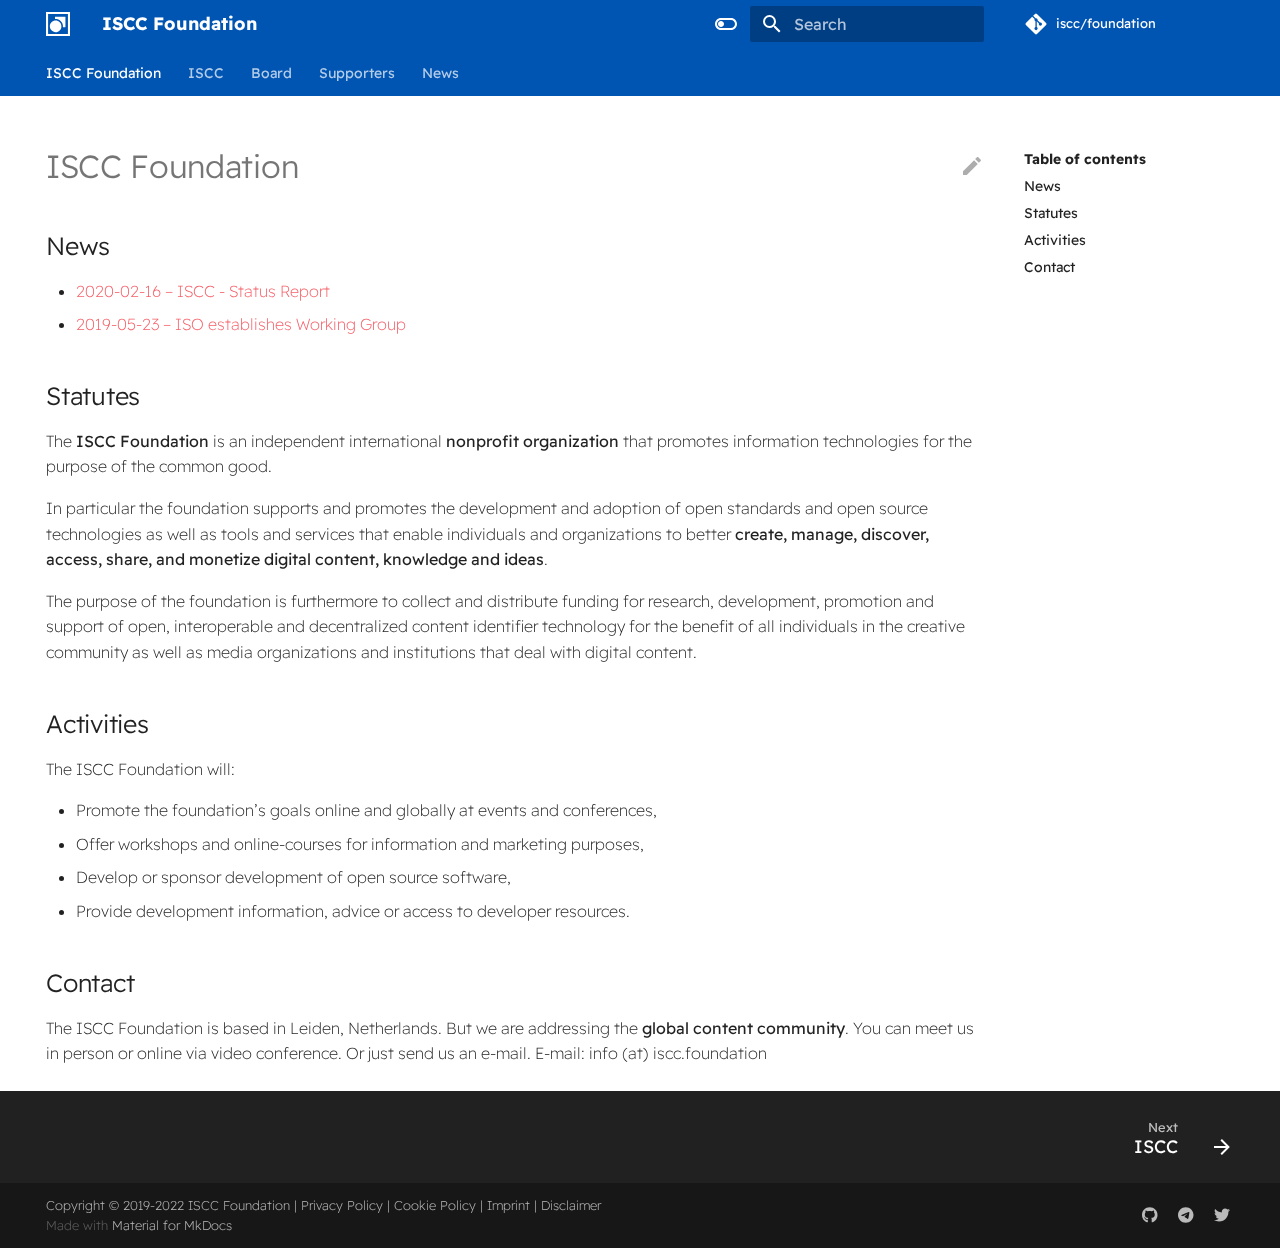
==== commit 61b46bd6: "Deployed c5dbbd6 with MkDocs version: 1.3.1" ====
--- a/index.html
+++ b/index.html
@@ -15,7 +15,7 @@
         <link rel="canonical" href="https://iscc.foundation/">
       
       <link rel="icon" href="images/iscc-logo-icon-black.svg">
-      <meta name="generator" content="mkdocs-1.2.3, mkdocs-material-8.1.11">
+      <meta name="generator" content="mkdocs-1.3.1, mkdocs-material-8.4.2">
     
     
       
@@ -23,32 +23,37 @@
       
     
     
-      <link rel="stylesheet" href="assets/stylesheets/main.50e68009.min.css">
-      
-        
-        <link rel="stylesheet" href="assets/stylesheets/palette.e6a45f82.min.css">
-        
-      
-    
-    
-    
-      
+      <link rel="stylesheet" href="assets/stylesheets/main.69437709.min.css">
+      
+        
+        <link rel="stylesheet" href="assets/stylesheets/palette.cbb835fc.min.css">
+        
+      
+      
+    
+    
+    
+      
+        
         
         <link rel="preconnect" href="https://fonts.gstatic.com" crossorigin>
-        <link rel="stylesheet" href="https://fonts.googleapis.com/css?family=Readex+Pro:300,400,400i,700%7CJetBrains+Mono&display=fallback">
+        <link rel="stylesheet" href="https://fonts.googleapis.com/css?family=Readex+Pro:300,300i,400,400i,700,700i%7CJetBrains+Mono:400,400i,700,700i&display=fallback">
         <style>:root{--md-text-font:"Readex Pro";--md-code-font:"JetBrains Mono"}</style>
       
     
     
       <link rel="stylesheet" href="styles/extra.css">
     
-    <script>__md_scope=new URL(".",location),__md_get=(e,_=localStorage,t=__md_scope)=>JSON.parse(_.getItem(t.pathname+"."+e)),__md_set=(e,_,t=localStorage,a=__md_scope)=>{try{t.setItem(a.pathname+"."+e,JSON.stringify(_))}catch(e){}}</script>
+    <script>__md_scope=new URL(".",location),__md_hash=e=>[...e].reduce((e,_)=>(e<<5)-e+_.charCodeAt(0),0),__md_get=(e,_=localStorage,t=__md_scope)=>JSON.parse(_.getItem(t.pathname+"."+e)),__md_set=(e,_,t=localStorage,a=__md_scope)=>{try{t.setItem(a.pathname+"."+e,JSON.stringify(_))}catch(e){}}</script>
     
       
   
 
 
   <script defer data-domain="iscc.foundation" src="https://stats.iscc.codes/js/plausible.js"></script>
+  
+    <script>"undefined"!=typeof __md_analytics&&__md_analytics()</script>
+  
 
     
     
@@ -94,7 +99,7 @@
 
     </a>
     <label class="md-header__button md-icon" for="__drawer">
-      <svg xmlns="http://www.w3.org/2000/svg" viewBox="0 0 24 24"><path d="M3 6h18v2H3V6m0 5h18v2H3v-2m0 5h18v2H3v-2z"/></svg>
+      <svg xmlns="http://www.w3.org/2000/svg" viewBox="0 0 24 24"><path d="M3 6h18v2H3V6m0 5h18v2H3v-2m0 5h18v2H3v-2Z"/></svg>
     </label>
     <div class="md-header__title" data-md-component="header-title">
       <div class="md-header__ellipsis">
@@ -129,7 +134,7 @@
           <input class="md-option" data-md-color-media="" data-md-color-scheme="slate" data-md-color-primary="" data-md-color-accent=""  aria-label="Switch to light mode"  type="radio" name="__palette" id="__palette_2">
           
             <label class="md-header__button md-icon" title="Switch to light mode" for="__palette_1" hidden>
-              <svg xmlns="http://www.w3.org/2000/svg" viewBox="0 0 24 24"><path d="M17 7H7a5 5 0 0 0-5 5 5 5 0 0 0 5 5h10a5 5 0 0 0 5-5 5 5 0 0 0-5-5m0 8a3 3 0 0 1-3-3 3 3 0 0 1 3-3 3 3 0 0 1 3 3 3 3 0 0 1-3 3z"/></svg>
+              <svg xmlns="http://www.w3.org/2000/svg" viewBox="0 0 24 24"><path d="M17 7H7a5 5 0 0 0-5 5 5 5 0 0 0 5 5h10a5 5 0 0 0 5-5 5 5 0 0 0-5-5m0 8a3 3 0 0 1-3-3 3 3 0 0 1 3-3 3 3 0 0 1 3 3 3 3 0 0 1-3 3Z"/></svg>
             </label>
           
         
@@ -138,7 +143,7 @@
     
     
       <label class="md-header__button md-icon" for="__search">
-        <svg xmlns="http://www.w3.org/2000/svg" viewBox="0 0 24 24"><path d="M9.5 3A6.5 6.5 0 0 1 16 9.5c0 1.61-.59 3.09-1.56 4.23l.27.27h.79l5 5-1.5 1.5-5-5v-.79l-.27-.27A6.516 6.516 0 0 1 9.5 16 6.5 6.5 0 0 1 3 9.5 6.5 6.5 0 0 1 9.5 3m0 2C7 5 5 7 5 9.5S7 14 9.5 14 14 12 14 9.5 12 5 9.5 5z"/></svg>
+        <svg xmlns="http://www.w3.org/2000/svg" viewBox="0 0 24 24"><path d="M9.5 3A6.5 6.5 0 0 1 16 9.5c0 1.61-.59 3.09-1.56 4.23l.27.27h.79l5 5-1.5 1.5-5-5v-.79l-.27-.27A6.516 6.516 0 0 1 9.5 16 6.5 6.5 0 0 1 3 9.5 6.5 6.5 0 0 1 9.5 3m0 2C7 5 5 7 5 9.5S7 14 9.5 14 14 12 14 9.5 12 5 9.5 5Z"/></svg>
       </label>
       <div class="md-search" data-md-component="search" role="dialog">
   <label class="md-search__overlay" for="__search"></label>
@@ -146,13 +151,13 @@
     <form class="md-search__form" name="search">
       <input type="text" class="md-search__input" name="query" aria-label="Search" placeholder="Search" autocapitalize="off" autocorrect="off" autocomplete="off" spellcheck="false" data-md-component="search-query" required>
       <label class="md-search__icon md-icon" for="__search">
-        <svg xmlns="http://www.w3.org/2000/svg" viewBox="0 0 24 24"><path d="M9.5 3A6.5 6.5 0 0 1 16 9.5c0 1.61-.59 3.09-1.56 4.23l.27.27h.79l5 5-1.5 1.5-5-5v-.79l-.27-.27A6.516 6.516 0 0 1 9.5 16 6.5 6.5 0 0 1 3 9.5 6.5 6.5 0 0 1 9.5 3m0 2C7 5 5 7 5 9.5S7 14 9.5 14 14 12 14 9.5 12 5 9.5 5z"/></svg>
-        <svg xmlns="http://www.w3.org/2000/svg" viewBox="0 0 24 24"><path d="M20 11v2H8l5.5 5.5-1.42 1.42L4.16 12l7.92-7.92L13.5 5.5 8 11h12z"/></svg>
+        <svg xmlns="http://www.w3.org/2000/svg" viewBox="0 0 24 24"><path d="M9.5 3A6.5 6.5 0 0 1 16 9.5c0 1.61-.59 3.09-1.56 4.23l.27.27h.79l5 5-1.5 1.5-5-5v-.79l-.27-.27A6.516 6.516 0 0 1 9.5 16 6.5 6.5 0 0 1 3 9.5 6.5 6.5 0 0 1 9.5 3m0 2C7 5 5 7 5 9.5S7 14 9.5 14 14 12 14 9.5 12 5 9.5 5Z"/></svg>
+        <svg xmlns="http://www.w3.org/2000/svg" viewBox="0 0 24 24"><path d="M20 11v2H8l5.5 5.5-1.42 1.42L4.16 12l7.92-7.92L13.5 5.5 8 11h12Z"/></svg>
       </label>
       <nav class="md-search__options" aria-label="Search">
         
         <button type="reset" class="md-search__icon md-icon" aria-label="Clear" tabindex="-1">
-          <svg xmlns="http://www.w3.org/2000/svg" viewBox="0 0 24 24"><path d="M19 6.41 17.59 5 12 10.59 6.41 5 5 6.41 10.59 12 5 17.59 6.41 19 12 13.41 17.59 19 19 17.59 13.41 12 19 6.41z"/></svg>
+          <svg xmlns="http://www.w3.org/2000/svg" viewBox="0 0 24 24"><path d="M19 6.41 17.59 5 12 10.59 6.41 5 5 6.41 10.59 12 5 17.59 6.41 19 12 13.41 17.59 19 19 17.59 13.41 12 19 6.41Z"/></svg>
         </button>
       </nav>
       
@@ -172,10 +177,10 @@
     
     
       <div class="md-header__source">
-        <a href="https://github.com/iscc/foundation/" title="Go to repository" class="md-source" data-md-component="source">
+        <a href="https://github.com/iscc/foundation" title="Go to repository" class="md-source" data-md-component="source">
   <div class="md-source__icon md-icon">
     
-    <svg xmlns="http://www.w3.org/2000/svg" viewBox="0 0 448 512"><!--! Font Awesome Free 6.0.0 by @fontawesome - https://fontawesome.com License - https://fontawesome.com/license/free (Icons: CC BY 4.0, Fonts: SIL OFL 1.1, Code: MIT License) Copyright 2022 Fonticons, Inc.--><path d="M439.55 236.05 244 40.45a28.87 28.87 0 0 0-40.81 0l-40.66 40.63 51.52 51.52c27.06-9.14 52.68 16.77 43.39 43.68l49.66 49.66c34.23-11.8 61.18 31 35.47 56.69-26.49 26.49-70.21-2.87-56-37.34L240.22 199v121.85c25.3 12.54 22.26 41.85 9.08 55a34.34 34.34 0 0 1-48.55 0c-17.57-17.6-11.07-46.91 11.25-56v-123c-20.8-8.51-24.6-30.74-18.64-45L142.57 101 8.45 235.14a28.86 28.86 0 0 0 0 40.81l195.61 195.6a28.86 28.86 0 0 0 40.8 0l194.69-194.69a28.86 28.86 0 0 0 0-40.81z"/></svg>
+    <svg xmlns="http://www.w3.org/2000/svg" viewBox="0 0 448 512"><!--! Font Awesome Free 6.1.2 by @fontawesome - https://fontawesome.com License - https://fontawesome.com/license/free (Icons: CC BY 4.0, Fonts: SIL OFL 1.1, Code: MIT License) Copyright 2022 Fonticons, Inc.--><path d="M439.55 236.05 244 40.45a28.87 28.87 0 0 0-40.81 0l-40.66 40.63 51.52 51.52c27.06-9.14 52.68 16.77 43.39 43.68l49.66 49.66c34.23-11.8 61.18 31 35.47 56.69-26.49 26.49-70.21-2.87-56-37.34L240.22 199v121.85c25.3 12.54 22.26 41.85 9.08 55a34.34 34.34 0 0 1-48.55 0c-17.57-17.6-11.07-46.91 11.25-56v-123c-20.8-8.51-24.6-30.74-18.64-45L142.57 101 8.45 235.14a28.86 28.86 0 0 0 0 40.81l195.61 195.6a28.86 28.86 0 0 0 40.8 0l194.69-194.69a28.86 28.86 0 0 0 0-40.81z"/></svg>
   </div>
   <div class="md-source__repository">
     iscc/foundation
@@ -192,6 +197,81 @@
       
         
           
+            
+<nav class="md-tabs" aria-label="Tabs" data-md-component="tabs">
+  <div class="md-tabs__inner md-grid">
+    <ul class="md-tabs__list">
+      
+        
+  
+  
+    
+  
+
+
+  <li class="md-tabs__item">
+    <a href="." class="md-tabs__link md-tabs__link--active">
+      ISCC Foundation
+    </a>
+  </li>
+
+      
+        
+  
+  
+
+
+  <li class="md-tabs__item">
+    <a href="iscc/" class="md-tabs__link">
+      ISCC
+    </a>
+  </li>
+
+      
+        
+  
+  
+
+
+  <li class="md-tabs__item">
+    <a href="board/" class="md-tabs__link">
+      Board
+    </a>
+  </li>
+
+      
+        
+  
+  
+
+
+  <li class="md-tabs__item">
+    <a href="support/" class="md-tabs__link">
+      Supporters
+    </a>
+  </li>
+
+      
+        
+  
+  
+
+
+  
+  
+  
+    <li class="md-tabs__item">
+      <a href="news/2020-02-16/" class="md-tabs__link">
+        News
+      </a>
+    </li>
+  
+
+      
+    </ul>
+  </div>
+</nav>
+          
         
       
       <main class="md-main" data-md-component="main">
@@ -199,13 +279,17 @@
           
             
               
-              <div class="md-sidebar md-sidebar--primary" data-md-component="sidebar" data-md-type="navigation" >
+                
+              
+              <div class="md-sidebar md-sidebar--primary" data-md-component="sidebar" data-md-type="navigation" hidden>
                 <div class="md-sidebar__scrollwrap">
                   <div class="md-sidebar__inner">
                     
 
-
-<nav class="md-nav md-nav--primary" aria-label="Navigation" data-md-level="0">
+  
+
+
+<nav class="md-nav md-nav--primary md-nav--lifted" aria-label="Navigation" data-md-level="0">
   <label class="md-nav__title" for="__drawer">
     <a href="." title="ISCC Foundation" class="md-nav__button md-logo" aria-label="ISCC Foundation" data-md-component="logo">
       
@@ -216,10 +300,10 @@
   </label>
   
     <div class="md-nav__source">
-      <a href="https://github.com/iscc/foundation/" title="Go to repository" class="md-source" data-md-component="source">
+      <a href="https://github.com/iscc/foundation" title="Go to repository" class="md-source" data-md-component="source">
   <div class="md-source__icon md-icon">
     
-    <svg xmlns="http://www.w3.org/2000/svg" viewBox="0 0 448 512"><!--! Font Awesome Free 6.0.0 by @fontawesome - https://fontawesome.com License - https://fontawesome.com/license/free (Icons: CC BY 4.0, Fonts: SIL OFL 1.1, Code: MIT License) Copyright 2022 Fonticons, Inc.--><path d="M439.55 236.05 244 40.45a28.87 28.87 0 0 0-40.81 0l-40.66 40.63 51.52 51.52c27.06-9.14 52.68 16.77 43.39 43.68l49.66 49.66c34.23-11.8 61.18 31 35.47 56.69-26.49 26.49-70.21-2.87-56-37.34L240.22 199v121.85c25.3 12.54 22.26 41.85 9.08 55a34.34 34.34 0 0 1-48.55 0c-17.57-17.6-11.07-46.91 11.25-56v-123c-20.8-8.51-24.6-30.74-18.64-45L142.57 101 8.45 235.14a28.86 28.86 0 0 0 0 40.81l195.61 195.6a28.86 28.86 0 0 0 40.8 0l194.69-194.69a28.86 28.86 0 0 0 0-40.81z"/></svg>
+    <svg xmlns="http://www.w3.org/2000/svg" viewBox="0 0 448 512"><!--! Font Awesome Free 6.1.2 by @fontawesome - https://fontawesome.com License - https://fontawesome.com/license/free (Icons: CC BY 4.0, Fonts: SIL OFL 1.1, Code: MIT License) Copyright 2022 Fonticons, Inc.--><path d="M439.55 236.05 244 40.45a28.87 28.87 0 0 0-40.81 0l-40.66 40.63 51.52 51.52c27.06-9.14 52.68 16.77 43.39 43.68l49.66 49.66c34.23-11.8 61.18 31 35.47 56.69-26.49 26.49-70.21-2.87-56-37.34L240.22 199v121.85c25.3 12.54 22.26 41.85 9.08 55a34.34 34.34 0 0 1-48.55 0c-17.57-17.6-11.07-46.91 11.25-56v-123c-20.8-8.51-24.6-30.74-18.64-45L142.57 101 8.45 235.14a28.86 28.86 0 0 0 0 40.81l195.61 195.6a28.86 28.86 0 0 0 40.8 0l194.69-194.69a28.86 28.86 0 0 0 0-40.81z"/></svg>
   </div>
   <div class="md-source__repository">
     iscc/foundation
@@ -235,21 +319,6 @@
 
   
   
-  
-    <li class="md-nav__item">
-      <a href="iscc/" class="md-nav__link">
-        About ISCC
-      </a>
-    </li>
-  
-
-    
-      
-      
-      
-
-  
-  
     
   
   
@@ -262,12 +331,12 @@
       
       
         <label class="md-nav__link md-nav__link--active" for="__toc">
-          About the Foundation
+          ISCC Foundation
           <span class="md-nav__icon md-icon"></span>
         </label>
       
       <a href="." class="md-nav__link md-nav__link--active">
-        About the Foundation
+        ISCC Foundation
       </a>
       
         
@@ -329,8 +398,8 @@
   
   
     <li class="md-nav__item">
-      <a href="board/" class="md-nav__link">
-        Board Members
+      <a href="iscc/" class="md-nav__link">
+        ISCC
       </a>
     </li>
   
@@ -344,8 +413,8 @@
   
   
     <li class="md-nav__item">
-      <a href="support/" class="md-nav__link">
-        Become a Supporter
+      <a href="board/" class="md-nav__link">
+        Board
       </a>
     </li>
   
@@ -358,19 +427,28 @@
   
   
   
+    <li class="md-nav__item">
+      <a href="support/" class="md-nav__link">
+        Supporters
+      </a>
+    </li>
+  
+
+    
+      
+      
+      
+
+  
+  
+  
     
     <li class="md-nav__item md-nav__item--nested">
       
       
-        <input class="md-nav__toggle md-toggle" data-md-toggle="__nav_5" data-md-state="indeterminate" type="checkbox" id="__nav_5" checked>
-      
-      
-      
-        
-          
-        
-          
-        
+        <input class="md-nav__toggle md-toggle" data-md-toggle="__nav_5" type="checkbox" id="__nav_5" >
+      
+      
       
       
         <label class="md-nav__link" for="__nav_5">
@@ -427,6 +505,8 @@
             
             
               
+                
+              
               <div class="md-sidebar md-sidebar--secondary" data-md-component="sidebar" data-md-type="toc" >
                 <div class="md-sidebar__scrollwrap">
                   <div class="md-sidebar__inner">
@@ -485,9 +565,10 @@
             <article class="md-content__inner md-typeset">
               
                 
-<a href="https://github.com/iscc/foundation/edit/main/docs/index.md" title="Edit this page" class="md-content__button md-icon">
-  <svg xmlns="http://www.w3.org/2000/svg" viewBox="0 0 24 24"><path d="M20.71 7.04c.39-.39.39-1.04 0-1.41l-2.34-2.34c-.37-.39-1.02-.39-1.41 0l-1.84 1.83 3.75 3.75M3 17.25V21h3.75L17.81 9.93l-3.75-3.75L3 17.25z"/></svg>
-</a>
+  <a href="https://github.com/iscc/foundation/edit/main/docs/index.md" title="Edit this page" class="md-content__button md-icon">
+    <svg xmlns="http://www.w3.org/2000/svg" viewBox="0 0 24 24"><path d="M20.71 7.04c.39-.39.39-1.04 0-1.41l-2.34-2.34c-.37-.39-1.02-.39-1.41 0l-1.84 1.83 3.75 3.75M3 17.25V21h3.75L17.81 9.93l-3.75-3.75L3 17.25Z"/></svg>
+  </a>
+
 
 
 <h1 id="iscc-foundation">ISCC Foundation<a class="headerlink" href="#iscc-foundation" title="Permanent link">#</a></h1>
@@ -497,60 +578,69 @@
 <li><a href="news/2019-05-23/">2019-05-23 – ISO establishes Working Group</a></li>
 </ul>
 <h2 id="statutes">Statutes<a class="headerlink" href="#statutes" title="Permanent link">#</a></h2>
-<p>The <strong>ISCC Foundation</strong> is an independent international <strong>nonprofit organization</strong> that promotes information technologies for the purpose of the common good.</p>
-<p>In particular the foundation supports and promotes the development and adoption of open standards and open source technologies as well as tools and services that enable individuals and organizations to better <strong>create, manage, discover, access, share, and monetize digital content, knowledge and ideas</strong>.</p>
-<p>The purpose of the foundation is furthermore to collect and distribute funding for research, development, promotion and support of open, interoperable and decentralized content identifier technology for the benefit of all individuals in the creative community as well as media organizations and institutions that deal with digital content.</p>
+<p>The <strong>ISCC Foundation</strong> is an independent international <strong>nonprofit organization</strong> that promotes
+information technologies for the purpose of the common good.</p>
+<p>In particular the foundation supports and promotes the development and adoption of open standards
+and open source technologies as well as tools and services that enable individuals and organizations
+to better <strong>create, manage, discover, access, share, and monetize digital content, knowledge and
+ideas</strong>.</p>
+<p>The purpose of the foundation is furthermore to collect and distribute funding for research,
+development, promotion and support of open, interoperable and decentralized content identifier
+technology for the benefit of all individuals in the creative community as well as media
+organizations and institutions that deal with digital content.</p>
 <h2 id="activities">Activities<a class="headerlink" href="#activities" title="Permanent link">#</a></h2>
 <p>The ISCC Foundation will:</p>
 <ul>
-<li>Promote the foundation’s goals online and globally at events and conferences, </li>
+<li>Promote the foundation’s goals online and globally at events and conferences,</li>
 <li>Offer workshops and online-courses for information and marketing purposes,</li>
 <li>Develop or sponsor development of open source software,</li>
 <li>Provide development information, advice or access to developer resources.</li>
 </ul>
 <h2 id="contact">Contact<a class="headerlink" href="#contact" title="Permanent link">#</a></h2>
-<p>The ISCC Foundation is based in Leiden, Netherlands. But we are addressing the <strong>global content community</strong>. You can meet us in person or online via video conference. Or just send us an e-mail. 
+<p>The ISCC Foundation is based in Leiden, Netherlands. But we are addressing the <strong>global content
+community</strong>. You can meet us in person or online via video conference. Or just send us an e-mail.
 E-mail: info (at) iscc.foundation</p>
+
+
+  
+
+
+  
+
 
               
             </article>
+            
           </div>
         </div>
         
+          <a href="#" class="md-top md-icon" data-md-component="top" hidden>
+            <svg xmlns="http://www.w3.org/2000/svg" viewBox="0 0 24 24"><path d="M13 20h-2V8l-5.5 5.5-1.42-1.42L12 4.16l7.92 7.92-1.42 1.42L13 8v12Z"/></svg>
+            Back to top
+          </a>
+        
       </main>
       
         <footer class="md-footer">
   
-    <nav class="md-footer__inner md-grid" aria-label="Footer">
-      
-        
-        <a href="iscc/" class="md-footer__link md-footer__link--prev" aria-label="Previous: About ISCC" rel="prev">
-          <div class="md-footer__button md-icon">
-            <svg xmlns="http://www.w3.org/2000/svg" viewBox="0 0 24 24"><path d="M20 11v2H8l5.5 5.5-1.42 1.42L4.16 12l7.92-7.92L13.5 5.5 8 11h12z"/></svg>
-          </div>
-          <div class="md-footer__title">
-            <div class="md-ellipsis">
-              <span class="md-footer__direction">
-                Previous
-              </span>
-              About ISCC
-            </div>
-          </div>
-        </a>
-      
-      
-        
-        <a href="board/" class="md-footer__link md-footer__link--next" aria-label="Next: Board Members" rel="next">
+    
+      
+    
+    <nav class="md-footer__inner md-grid" aria-label="Footer" >
+      
+      
+        
+        <a href="iscc/" class="md-footer__link md-footer__link--next" aria-label="Next: ISCC" rel="next">
           <div class="md-footer__title">
             <div class="md-ellipsis">
               <span class="md-footer__direction">
                 Next
               </span>
-              Board Members
+              ISCC
             </div>
           </div>
           <div class="md-footer__button md-icon">
-            <svg xmlns="http://www.w3.org/2000/svg" viewBox="0 0 24 24"><path d="M4 11v2h12l-5.5 5.5 1.42 1.42L19.84 12l-7.92-7.92L10.5 5.5 16 11H4z"/></svg>
+            <svg xmlns="http://www.w3.org/2000/svg" viewBox="0 0 24 24"><path d="M4 11v2h12l-5.5 5.5 1.42 1.42L19.84 12l-7.92-7.92L10.5 5.5 16 11H4Z"/></svg>
           </div>
         </a>
       
@@ -561,7 +651,7 @@
       <div class="md-copyright">
   
     <div class="md-copyright__highlight">
-      Copyright © 2019-2022 ISCC Foundation | <a href="https://iscc.foundation/privacy">Privacy Policy</a> | <a href="https://iscc.foundation/cookies">Cookie Policy</a> | <a href="https://iscc.foundation/imprint">Imprint</a> | <a href="https://iscc.foundation/disclaimer">Disclaimer</a>
+      Copyright © 2019-2022 ISCC Foundation | <a href="/privacy">Privacy Policy</a> | <a href="/cookies">Cookie Policy</a> | <a href="/imprint">Imprint</a> | <a href="/disclaimer">Disclaimer</a>
     </div>
   
   
@@ -580,7 +670,7 @@
       
     
     <a href="https://github.com/iscc" target="_blank" rel="noopener" title="github.com" class="md-social__link">
-      <svg xmlns="http://www.w3.org/2000/svg" viewBox="0 0 496 512"><!--! Font Awesome Free 6.0.0 by @fontawesome - https://fontawesome.com License - https://fontawesome.com/license/free (Icons: CC BY 4.0, Fonts: SIL OFL 1.1, Code: MIT License) Copyright 2022 Fonticons, Inc.--><path d="M165.9 397.4c0 2-2.3 3.6-5.2 3.6-3.3.3-5.6-1.3-5.6-3.6 0-2 2.3-3.6 5.2-3.6 3-.3 5.6 1.3 5.6 3.6zm-31.1-4.5c-.7 2 1.3 4.3 4.3 4.9 2.6 1 5.6 0 6.2-2s-1.3-4.3-4.3-5.2c-2.6-.7-5.5.3-6.2 2.3zm44.2-1.7c-2.9.7-4.9 2.6-4.6 4.9.3 2 2.9 3.3 5.9 2.6 2.9-.7 4.9-2.6 4.6-4.6-.3-1.9-3-3.2-5.9-2.9zM244.8 8C106.1 8 0 113.3 0 252c0 110.9 69.8 205.8 169.5 239.2 12.8 2.3 17.3-5.6 17.3-12.1 0-6.2-.3-40.4-.3-61.4 0 0-70 15-84.7-29.8 0 0-11.4-29.1-27.8-36.6 0 0-22.9-15.7 1.6-15.4 0 0 24.9 2 38.6 25.8 21.9 38.6 58.6 27.5 72.9 20.9 2.3-16 8.8-27.1 16-33.7-55.9-6.2-112.3-14.3-112.3-110.5 0-27.5 7.6-41.3 23.6-58.9-2.6-6.5-11.1-33.3 2.6-67.9 20.9-6.5 69 27 69 27 20-5.6 41.5-8.5 62.8-8.5s42.8 2.9 62.8 8.5c0 0 48.1-33.6 69-27 13.7 34.7 5.2 61.4 2.6 67.9 16 17.7 25.8 31.5 25.8 58.9 0 96.5-58.9 104.2-114.8 110.5 9.2 7.9 17 22.9 17 46.4 0 33.7-.3 75.4-.3 83.6 0 6.5 4.6 14.4 17.3 12.1C428.2 457.8 496 362.9 496 252 496 113.3 383.5 8 244.8 8zM97.2 352.9c-1.3 1-1 3.3.7 5.2 1.6 1.6 3.9 2.3 5.2 1 1.3-1 1-3.3-.7-5.2-1.6-1.6-3.9-2.3-5.2-1zm-10.8-8.1c-.7 1.3.3 2.9 2.3 3.9 1.6 1 3.6.7 4.3-.7.7-1.3-.3-2.9-2.3-3.9-2-.6-3.6-.3-4.3.7zm32.4 35.6c-1.6 1.3-1 4.3 1.3 6.2 2.3 2.3 5.2 2.6 6.5 1 1.3-1.3.7-4.3-1.3-6.2-2.2-2.3-5.2-2.6-6.5-1zm-11.4-14.7c-1.6 1-1.6 3.6 0 5.9 1.6 2.3 4.3 3.3 5.6 2.3 1.6-1.3 1.6-3.9 0-6.2-1.4-2.3-4-3.3-5.6-2z"/></svg>
+      <svg xmlns="http://www.w3.org/2000/svg" viewBox="0 0 496 512"><!--! Font Awesome Free 6.1.2 by @fontawesome - https://fontawesome.com License - https://fontawesome.com/license/free (Icons: CC BY 4.0, Fonts: SIL OFL 1.1, Code: MIT License) Copyright 2022 Fonticons, Inc.--><path d="M165.9 397.4c0 2-2.3 3.6-5.2 3.6-3.3.3-5.6-1.3-5.6-3.6 0-2 2.3-3.6 5.2-3.6 3-.3 5.6 1.3 5.6 3.6zm-31.1-4.5c-.7 2 1.3 4.3 4.3 4.9 2.6 1 5.6 0 6.2-2s-1.3-4.3-4.3-5.2c-2.6-.7-5.5.3-6.2 2.3zm44.2-1.7c-2.9.7-4.9 2.6-4.6 4.9.3 2 2.9 3.3 5.9 2.6 2.9-.7 4.9-2.6 4.6-4.6-.3-1.9-3-3.2-5.9-2.9zM244.8 8C106.1 8 0 113.3 0 252c0 110.9 69.8 205.8 169.5 239.2 12.8 2.3 17.3-5.6 17.3-12.1 0-6.2-.3-40.4-.3-61.4 0 0-70 15-84.7-29.8 0 0-11.4-29.1-27.8-36.6 0 0-22.9-15.7 1.6-15.4 0 0 24.9 2 38.6 25.8 21.9 38.6 58.6 27.5 72.9 20.9 2.3-16 8.8-27.1 16-33.7-55.9-6.2-112.3-14.3-112.3-110.5 0-27.5 7.6-41.3 23.6-58.9-2.6-6.5-11.1-33.3 2.6-67.9 20.9-6.5 69 27 69 27 20-5.6 41.5-8.5 62.8-8.5s42.8 2.9 62.8 8.5c0 0 48.1-33.6 69-27 13.7 34.7 5.2 61.4 2.6 67.9 16 17.7 25.8 31.5 25.8 58.9 0 96.5-58.9 104.2-114.8 110.5 9.2 7.9 17 22.9 17 46.4 0 33.7-.3 75.4-.3 83.6 0 6.5 4.6 14.4 17.3 12.1C428.2 457.8 496 362.9 496 252 496 113.3 383.5 8 244.8 8zM97.2 352.9c-1.3 1-1 3.3.7 5.2 1.6 1.6 3.9 2.3 5.2 1 1.3-1 1-3.3-.7-5.2-1.6-1.6-3.9-2.3-5.2-1zm-10.8-8.1c-.7 1.3.3 2.9 2.3 3.9 1.6 1 3.6.7 4.3-.7.7-1.3-.3-2.9-2.3-3.9-2-.6-3.6-.3-4.3.7zm32.4 35.6c-1.6 1.3-1 4.3 1.3 6.2 2.3 2.3 5.2 2.6 6.5 1 1.3-1.3.7-4.3-1.3-6.2-2.2-2.3-5.2-2.6-6.5-1zm-11.4-14.7c-1.6 1-1.6 3.6 0 5.9 1.6 2.3 4.3 3.3 5.6 2.3 1.6-1.3 1.6-3.9 0-6.2-1.4-2.3-4-3.3-5.6-2z"/></svg>
     </a>
   
     
@@ -589,7 +679,7 @@
       
     
     <a href="https://t.me/iscc_dev" target="_blank" rel="noopener" title="t.me" class="md-social__link">
-      <svg xmlns="http://www.w3.org/2000/svg" viewBox="0 0 496 512"><!--! Font Awesome Free 6.0.0 by @fontawesome - https://fontawesome.com License - https://fontawesome.com/license/free (Icons: CC BY 4.0, Fonts: SIL OFL 1.1, Code: MIT License) Copyright 2022 Fonticons, Inc.--><path d="M248 8C111.033 8 0 119.033 0 256s111.033 248 248 248 248-111.033 248-248S384.967 8 248 8zm114.952 168.66c-3.732 39.215-19.881 134.378-28.1 178.3-3.476 18.584-10.322 24.816-16.948 25.425-14.4 1.326-25.338-9.517-39.287-18.661-21.827-14.308-34.158-23.215-55.346-37.177-24.485-16.135-8.612-25 5.342-39.5 3.652-3.793 67.107-61.51 68.335-66.746.153-.655.3-3.1-1.154-4.384s-3.59-.849-5.135-.5q-3.283.746-104.608 69.142-14.845 10.194-26.894 9.934c-8.855-.191-25.888-5.006-38.551-9.123-15.531-5.048-27.875-7.717-26.8-16.291q.84-6.7 18.45-13.7 108.446-47.248 144.628-62.3c68.872-28.647 83.183-33.623 92.511-33.789 2.052-.034 6.639.474 9.61 2.885a10.452 10.452 0 0 1 3.53 6.716 43.765 43.765 0 0 1 .417 9.769z"/></svg>
+      <svg xmlns="http://www.w3.org/2000/svg" viewBox="0 0 496 512"><!--! Font Awesome Free 6.1.2 by @fontawesome - https://fontawesome.com License - https://fontawesome.com/license/free (Icons: CC BY 4.0, Fonts: SIL OFL 1.1, Code: MIT License) Copyright 2022 Fonticons, Inc.--><path d="M248 8C111.033 8 0 119.033 0 256s111.033 248 248 248 248-111.033 248-248S384.967 8 248 8Zm114.952 168.66c-3.732 39.215-19.881 134.378-28.1 178.3-3.476 18.584-10.322 24.816-16.948 25.425-14.4 1.326-25.338-9.517-39.287-18.661-21.827-14.308-34.158-23.215-55.346-37.177-24.485-16.135-8.612-25 5.342-39.5 3.652-3.793 67.107-61.51 68.335-66.746.153-.655.3-3.1-1.154-4.384s-3.59-.849-5.135-.5q-3.283.746-104.608 69.142-14.845 10.194-26.894 9.934c-8.855-.191-25.888-5.006-38.551-9.123-15.531-5.048-27.875-7.717-26.8-16.291q.84-6.7 18.45-13.7 108.446-47.248 144.628-62.3c68.872-28.647 83.183-33.623 92.511-33.789 2.052-.034 6.639.474 9.61 2.885a10.452 10.452 0 0 1 3.53 6.716 43.765 43.765 0 0 1 .417 9.769Z"/></svg>
     </a>
   
     
@@ -598,7 +688,7 @@
       
     
     <a href="https://twitter.com/iscc_foundation" target="_blank" rel="noopener" title="twitter.com" class="md-social__link">
-      <svg xmlns="http://www.w3.org/2000/svg" viewBox="0 0 512 512"><!--! Font Awesome Free 6.0.0 by @fontawesome - https://fontawesome.com License - https://fontawesome.com/license/free (Icons: CC BY 4.0, Fonts: SIL OFL 1.1, Code: MIT License) Copyright 2022 Fonticons, Inc.--><path d="M459.37 151.716c.325 4.548.325 9.097.325 13.645 0 138.72-105.583 298.558-298.558 298.558-59.452 0-114.68-17.219-161.137-47.106 8.447.974 16.568 1.299 25.34 1.299 49.055 0 94.213-16.568 130.274-44.832-46.132-.975-84.792-31.188-98.112-72.772 6.498.974 12.995 1.624 19.818 1.624 9.421 0 18.843-1.3 27.614-3.573-48.081-9.747-84.143-51.98-84.143-102.985v-1.299c13.969 7.797 30.214 12.67 47.431 13.319-28.264-18.843-46.781-51.005-46.781-87.391 0-19.492 5.197-37.36 14.294-52.954 51.655 63.675 129.3 105.258 216.365 109.807-1.624-7.797-2.599-15.918-2.599-24.04 0-57.828 46.782-104.934 104.934-104.934 30.213 0 57.502 12.67 76.67 33.137 23.715-4.548 46.456-13.32 66.599-25.34-7.798 24.366-24.366 44.833-46.132 57.827 21.117-2.273 41.584-8.122 60.426-16.243-14.292 20.791-32.161 39.308-52.628 54.253z"/></svg>
+      <svg xmlns="http://www.w3.org/2000/svg" viewBox="0 0 512 512"><!--! Font Awesome Free 6.1.2 by @fontawesome - https://fontawesome.com License - https://fontawesome.com/license/free (Icons: CC BY 4.0, Fonts: SIL OFL 1.1, Code: MIT License) Copyright 2022 Fonticons, Inc.--><path d="M459.37 151.716c.325 4.548.325 9.097.325 13.645 0 138.72-105.583 298.558-298.558 298.558-59.452 0-114.68-17.219-161.137-47.106 8.447.974 16.568 1.299 25.34 1.299 49.055 0 94.213-16.568 130.274-44.832-46.132-.975-84.792-31.188-98.112-72.772 6.498.974 12.995 1.624 19.818 1.624 9.421 0 18.843-1.3 27.614-3.573-48.081-9.747-84.143-51.98-84.143-102.985v-1.299c13.969 7.797 30.214 12.67 47.431 13.319-28.264-18.843-46.781-51.005-46.781-87.391 0-19.492 5.197-37.36 14.294-52.954 51.655 63.675 129.3 105.258 216.365 109.807-1.624-7.797-2.599-15.918-2.599-24.04 0-57.828 46.782-104.934 104.934-104.934 30.213 0 57.502 12.67 76.67 33.137 23.715-4.548 46.456-13.32 66.599-25.34-7.798 24.366-24.366 44.833-46.132 57.827 21.117-2.273 41.584-8.122 60.426-16.243-14.292 20.791-32.161 39.308-52.628 54.253z"/></svg>
     </a>
   
 </div>
@@ -611,10 +701,11 @@
     <div class="md-dialog" data-md-component="dialog">
       <div class="md-dialog__inner md-typeset"></div>
     </div>
-    <script id="__config" type="application/json">{"base": ".", "features": ["navigation.indexes", "navigation.tracking", "navigation.expand"], "translations": {"clipboard.copy": "Copy to clipboard", "clipboard.copied": "Copied to clipboard", "search.config.lang": "en", "search.config.pipeline": "trimmer, stopWordFilter", "search.config.separator": "[\\s\\-]+", "search.placeholder": "Search", "search.result.placeholder": "Type to start searching", "search.result.none": "No matching documents", "search.result.one": "1 matching document", "search.result.other": "# matching documents", "search.result.more.one": "1 more on this page", "search.result.more.other": "# more on this page", "search.result.term.missing": "Missing", "select.version.title": "Select version"}, "search": "assets/javascripts/workers/search.092fa1f6.min.js"}</script>
-    
-    
-      <script src="assets/javascripts/bundle.5a9542cf.min.js"></script>
+    
+    <script id="__config" type="application/json">{"base": ".", "features": ["navigation.tracking", "navigation.tabs", "navigation.top"], "search": "assets/javascripts/workers/search.ecf98df9.min.js", "translations": {"clipboard.copied": "Copied to clipboard", "clipboard.copy": "Copy to clipboard", "search.config.lang": "en", "search.config.pipeline": "trimmer, stopWordFilter", "search.config.separator": "[\\s\\-]+", "search.placeholder": "Search", "search.result.more.one": "1 more on this page", "search.result.more.other": "# more on this page", "search.result.none": "No matching documents", "search.result.one": "1 matching document", "search.result.other": "# matching documents", "search.result.placeholder": "Type to start searching", "search.result.term.missing": "Missing", "select.version.title": "Select version"}}</script>
+    
+    
+      <script src="assets/javascripts/bundle.9c69f0bc.min.js"></script>
       
     
   </body>
--- a/assets/stylesheets/main.69437709.min.css
+++ b/assets/stylesheets/main.69437709.min.css
@@ -0,0 +1 @@
+@charset "UTF-8";html{-webkit-text-size-adjust:none;-moz-text-size-adjust:none;-ms-text-size-adjust:none;text-size-adjust:none;box-sizing:border-box}*,:after,:before{box-sizing:inherit}@media (prefers-reduced-motion){*,:after,:before{transition:none!important}}body{margin:0}a,button,input,label{-webkit-tap-highlight-color:transparent}a{color:inherit;text-decoration:none}hr{border:0;box-sizing:initial;display:block;height:.05rem;overflow:visible;padding:0}small{font-size:80%}sub,sup{line-height:1em}img{border-style:none}table{border-collapse:initial;border-spacing:0}td,th{font-weight:400;vertical-align:top}button{background:transparent;border:0;font-family:inherit;font-size:inherit;margin:0;padding:0}input{border:0;outline:none}:root,[data-md-color-scheme=default]{--md-default-fg-color:rgba(0,0,0,.87);--md-default-fg-color--light:rgba(0,0,0,.54);--md-default-fg-color--lighter:rgba(0,0,0,.32);--md-default-fg-color--lightest:rgba(0,0,0,.07);--md-default-bg-color:#fff;--md-default-bg-color--light:hsla(0,0%,100%,.7);--md-default-bg-color--lighter:hsla(0,0%,100%,.3);--md-default-bg-color--lightest:hsla(0,0%,100%,.12);--md-primary-fg-color:#4051b5;--md-primary-fg-color--light:#5d6cc0;--md-primary-fg-color--dark:#303fa1;--md-primary-bg-color:#fff;--md-primary-bg-color--light:hsla(0,0%,100%,.7);--md-accent-fg-color:#526cfe;--md-accent-fg-color--transparent:rgba(82,108,254,.1);--md-accent-bg-color:#fff;--md-accent-bg-color--light:hsla(0,0%,100%,.7);--md-code-fg-color:#36464e;--md-code-bg-color:#f5f5f5;--md-code-hl-color:rgba(255,255,0,.5);--md-code-hl-number-color:#d52a2a;--md-code-hl-special-color:#db1457;--md-code-hl-function-color:#a846b9;--md-code-hl-constant-color:#6e59d9;--md-code-hl-keyword-color:#3f6ec6;--md-code-hl-string-color:#1c7d4d;--md-code-hl-name-color:var(--md-code-fg-color);--md-code-hl-operator-color:var(--md-default-fg-color--light);--md-code-hl-punctuation-color:var(--md-default-fg-color--light);--md-code-hl-comment-color:var(--md-default-fg-color--light);--md-code-hl-generic-color:var(--md-default-fg-color--light);--md-code-hl-variable-color:var(--md-default-fg-color--light);--md-typeset-color:var(--md-default-fg-color);--md-typeset-a-color:var(--md-primary-fg-color);--md-typeset-mark-color:rgba(255,255,0,.5);--md-typeset-del-color:rgba(245,80,61,.15);--md-typeset-ins-color:rgba(11,213,112,.15);--md-typeset-kbd-color:#fafafa;--md-typeset-kbd-accent-color:#fff;--md-typeset-kbd-border-color:#b8b8b8;--md-typeset-table-color:rgba(0,0,0,.12);--md-admonition-fg-color:var(--md-default-fg-color);--md-admonition-bg-color:var(--md-default-bg-color);--md-footer-fg-color:#fff;--md-footer-fg-color--light:hsla(0,0%,100%,.7);--md-footer-fg-color--lighter:hsla(0,0%,100%,.3);--md-footer-bg-color:rgba(0,0,0,.87);--md-footer-bg-color--dark:rgba(0,0,0,.32);--md-shadow-z1:0 0.2rem 0.5rem rgba(0,0,0,.05),0 0 0.05rem rgba(0,0,0,.1);--md-shadow-z2:0 0.2rem 0.5rem rgba(0,0,0,.1),0 0 0.05rem rgba(0,0,0,.25);--md-shadow-z3:0 0.2rem 0.5rem rgba(0,0,0,.2),0 0 0.05rem rgba(0,0,0,.35)}.md-icon svg{fill:currentcolor;display:block;height:1.2rem;width:1.2rem}body{-webkit-font-smoothing:antialiased;-moz-osx-font-smoothing:grayscale;--md-text-font-family:var(--md-text-font,_),-apple-system,BlinkMacSystemFont,Helvetica,Arial,sans-serif;--md-code-font-family:var(--md-code-font,_),SFMono-Regular,Consolas,Menlo,monospace}body,input{font-feature-settings:"kern","liga";font-family:var(--md-text-font-family)}body,code,input,kbd,pre{color:var(--md-typeset-color)}code,kbd,pre{font-feature-settings:"kern";font-family:var(--md-code-font-family)}:root{--md-typeset-table-sort-icon:url('data:image/svg+xml;charset=utf-8,<svg xmlns="http://www.w3.org/2000/svg" viewBox="0 0 24 24"><path d="m18 21-4-4h3V7h-3l4-4 4 4h-3v10h3M2 19v-2h10v2M2 13v-2h7v2M2 7V5h4v2H2Z"/></svg>');--md-typeset-table-sort-icon--asc:url('data:image/svg+xml;charset=utf-8,<svg xmlns="http://www.w3.org/2000/svg" viewBox="0 0 24 24"><path d="M19 17h3l-4 4-4-4h3V3h2M2 17h10v2H2M6 5v2H2V5m0 6h7v2H2v-2Z"/></svg>');--md-typeset-table-sort-icon--desc:url('data:image/svg+xml;charset=utf-8,<svg xmlns="http://www.w3.org/2000/svg" viewBox="0 0 24 24"><path d="M19 7h3l-4-4-4 4h3v14h2M2 17h10v2H2M6 5v2H2V5m0 6h7v2H2v-2Z"/></svg>')}.md-typeset{-webkit-print-color-adjust:exact;color-adjust:exact;font-size:.8rem;line-height:1.6}@media print{.md-typeset{font-size:.68rem}}.md-typeset blockquote,.md-typeset dl,.md-typeset figure,.md-typeset ol,.md-typeset pre,.md-typeset ul{margin-bottom:1em;margin-top:1em}.md-typeset h1{color:var(--md-default-fg-color--light);font-size:2em;line-height:1.3;margin:0 0 1.25em}.md-typeset h1,.md-typeset h2{font-weight:300;letter-spacing:-.01em}.md-typeset h2{font-size:1.5625em;line-height:1.4;margin:1.6em 0 .64em}.md-typeset h3{font-size:1.25em;font-weight:400;letter-spacing:-.01em;line-height:1.5;margin:1.6em 0 .8em}.md-typeset h2+h3{margin-top:.8em}.md-typeset h4{font-weight:700;letter-spacing:-.01em;margin:1em 0}.md-typeset h5,.md-typeset h6{color:var(--md-default-fg-color--light);font-size:.8em;font-weight:700;letter-spacing:-.01em;margin:1.25em 0}.md-typeset h5{text-transform:uppercase}.md-typeset hr{border-bottom:.05rem solid var(--md-default-fg-color--lightest);display:flow-root;margin:1.5em 0}.md-typeset a{color:var(--md-typeset-a-color);word-break:break-word}.md-typeset a,.md-typeset a:before{transition:color 125ms}.md-typeset a:focus,.md-typeset a:hover{color:var(--md-accent-fg-color)}.md-typeset a:focus code,.md-typeset a:hover code{background-color:var(--md-accent-fg-color--transparent)}.md-typeset a code{color:currentcolor;transition:background-color 125ms}.md-typeset a.focus-visible{outline-color:var(--md-accent-fg-color);outline-offset:.2rem}.md-typeset code,.md-typeset kbd,.md-typeset pre{color:var(--md-code-fg-color);direction:ltr}@media print{.md-typeset code,.md-typeset kbd,.md-typeset pre{white-space:pre-wrap}}.md-typeset code{background-color:var(--md-code-bg-color);border-radius:.1rem;-webkit-box-decoration-break:clone;box-decoration-break:clone;font-size:.85em;padding:0 .2941176471em;word-break:break-word}.md-typeset code:not(.focus-visible){-webkit-tap-highlight-color:transparent;outline:none}.md-typeset pre{display:flow-root;line-height:1.4;position:relative}.md-typeset pre>code{-webkit-box-decoration-break:slice;box-decoration-break:slice;box-shadow:none;display:block;margin:0;outline-color:var(--md-accent-fg-color);overflow:auto;padding:.7720588235em 1.1764705882em;scrollbar-color:var(--md-default-fg-color--lighter) transparent;scrollbar-width:thin;touch-action:auto;word-break:normal}.md-typeset pre>code:hover{scrollbar-color:var(--md-accent-fg-color) transparent}.md-typeset pre>code::-webkit-scrollbar{height:.2rem;width:.2rem}.md-typeset pre>code::-webkit-scrollbar-thumb{background-color:var(--md-default-fg-color--lighter)}.md-typeset pre>code::-webkit-scrollbar-thumb:hover{background-color:var(--md-accent-fg-color)}.md-typeset kbd{background-color:var(--md-typeset-kbd-color);border-radius:.1rem;box-shadow:0 .1rem 0 .05rem var(--md-typeset-kbd-border-color),0 .1rem 0 var(--md-typeset-kbd-border-color),0 -.1rem .2rem var(--md-typeset-kbd-accent-color) inset;color:var(--md-default-fg-color);display:inline-block;font-size:.75em;padding:0 .6666666667em;vertical-align:text-top;word-break:break-word}.md-typeset mark{background-color:var(--md-typeset-mark-color);-webkit-box-decoration-break:clone;box-decoration-break:clone;color:inherit;word-break:break-word}.md-typeset abbr{border-bottom:.05rem dotted var(--md-default-fg-color--light);cursor:help;text-decoration:none}@media (hover:none){.md-typeset abbr{position:relative}.md-typeset abbr[title]:-webkit-any(:focus,:hover):after{background-color:var(--md-default-fg-color);border-radius:.1rem;box-shadow:var(--md-shadow-z3);color:var(--md-default-bg-color);content:attr(title);display:inline-block;font-size:.7rem;margin-top:2em;max-width:80%;min-width:-webkit-max-content;min-width:max-content;padding:.2rem .3rem;position:absolute;width:auto}.md-typeset abbr[title]:-moz-any(:focus,:hover):after{background-color:var(--md-default-fg-color);border-radius:.1rem;box-shadow:var(--md-shadow-z3);color:var(--md-default-bg-color);content:attr(title);display:inline-block;font-size:.7rem;margin-top:2em;max-width:80%;min-width:-moz-max-content;min-width:max-content;padding:.2rem .3rem;position:absolute;width:auto}[dir=ltr] .md-typeset abbr[title]:-webkit-any(:focus,:hover):after{left:0}[dir=ltr] .md-typeset abbr[title]:-moz-any(:focus,:hover):after{left:0}[dir=ltr] .md-typeset abbr[title]:is(:focus,:hover):after{left:0}[dir=rtl] .md-typeset abbr[title]:-webkit-any(:focus,:hover):after{right:0}[dir=rtl] .md-typeset abbr[title]:-moz-any(:focus,:hover):after{right:0}[dir=rtl] .md-typeset abbr[title]:is(:focus,:hover):after{right:0}.md-typeset abbr[title]:is(:focus,:hover):after{background-color:var(--md-default-fg-color);border-radius:.1rem;box-shadow:var(--md-shadow-z3);color:var(--md-default-bg-color);content:attr(title);display:inline-block;font-size:.7rem;margin-top:2em;max-width:80%;min-width:-webkit-max-content;min-width:-moz-max-content;min-width:max-content;padding:.2rem .3rem;position:absolute;width:auto}}.md-typeset small{opacity:.75}[dir=ltr] .md-typeset sub,[dir=ltr] .md-typeset sup{margin-left:.078125em}[dir=rtl] .md-typeset sub,[dir=rtl] .md-typeset sup{margin-right:.078125em}[dir=ltr] .md-typeset blockquote{padding-left:.6rem}[dir=rtl] .md-typeset blockquote{padding-right:.6rem}[dir=ltr] .md-typeset blockquote{border-left:.2rem solid var(--md-default-fg-color--lighter)}[dir=rtl] .md-typeset blockquote{border-right:.2rem solid var(--md-default-fg-color--lighter)}.md-typeset blockquote{color:var(--md-default-fg-color--light);margin-left:0;margin-right:0}.md-typeset ul{list-style-type:disc}[dir=ltr] .md-typeset ol,[dir=ltr] .md-typeset ul{margin-left:.625em}[dir=rtl] .md-typeset ol,[dir=rtl] .md-typeset ul{margin-right:.625em}.md-typeset ol,.md-typeset ul{padding:0}.md-typeset ol:not([hidden]),.md-typeset ul:not([hidden]){display:flow-root}.md-typeset ol ol,.md-typeset ul ol{list-style-type:lower-alpha}.md-typeset ol ol ol,.md-typeset ul ol ol{list-style-type:lower-roman}[dir=ltr] .md-typeset ol li,[dir=ltr] .md-typeset ul li{margin-left:1.25em}[dir=rtl] .md-typeset ol li,[dir=rtl] .md-typeset ul li{margin-right:1.25em}.md-typeset ol li,.md-typeset ul li{margin-bottom:.5em}.md-typeset ol li blockquote,.md-typeset ol li p,.md-typeset ul li blockquote,.md-typeset ul li p{margin:.5em 0}.md-typeset ol li:last-child,.md-typeset ul li:last-child{margin-bottom:0}.md-typeset ol li :-webkit-any(ul,ol),.md-typeset ul li :-webkit-any(ul,ol){margin-bottom:.5em;margin-top:.5em}.md-typeset ol li :-moz-any(ul,ol),.md-typeset ul li :-moz-any(ul,ol){margin-bottom:.5em;margin-top:.5em}[dir=ltr] .md-typeset ol li :-webkit-any(ul,ol),[dir=ltr] .md-typeset ul li :-webkit-any(ul,ol){margin-left:.625em}[dir=ltr] .md-typeset ol li :-moz-any(ul,ol),[dir=ltr] .md-typeset ul li :-moz-any(ul,ol){margin-left:.625em}[dir=ltr] .md-typeset ol li :is(ul,ol),[dir=ltr] .md-typeset ul li :is(ul,ol){margin-left:.625em}[dir=rtl] .md-typeset ol li :-webkit-any(ul,ol),[dir=rtl] .md-typeset ul li :-webkit-any(ul,ol){margin-right:.625em}[dir=rtl] .md-typeset ol li :-moz-any(ul,ol),[dir=rtl] .md-typeset ul li :-moz-any(ul,ol){margin-right:.625em}[dir=rtl] .md-typeset ol li :is(ul,ol),[dir=rtl] .md-typeset ul li :is(ul,ol){margin-right:.625em}.md-typeset ol li :is(ul,ol),.md-typeset ul li :is(ul,ol){margin-bottom:.5em;margin-top:.5em}[dir=ltr] .md-typeset dd{margin-left:1.875em}[dir=rtl] .md-typeset dd{margin-right:1.875em}.md-typeset dd{margin-bottom:1.5em;margin-top:1em}.md-typeset img,.md-typeset svg,.md-typeset video{height:auto;max-width:100%}.md-typeset img[align=left]{margin:1em 1em 1em 0}.md-typeset img[align=right]{margin:1em 0 1em 1em}.md-typeset img[align]:only-child{margin-top:0}.md-typeset img[src$="#gh-dark-mode-only"],.md-typeset img[src$="#only-dark"]{display:none}.md-typeset figure{display:flow-root;margin:1em auto;max-width:100%;text-align:center;width:-webkit-fit-content;width:-moz-fit-content;width:fit-content}.md-typeset figure img{display:block}.md-typeset figcaption{font-style:italic;margin:1em auto;max-width:24rem}.md-typeset iframe{max-width:100%}.md-typeset table:not([class]){background-color:var(--md-default-bg-color);border:.05rem solid var(--md-typeset-table-color);border-radius:.1rem;display:inline-block;font-size:.64rem;max-width:100%;overflow:auto;touch-action:auto}@media print{.md-typeset table:not([class]){display:table}}.md-typeset table:not([class])+*{margin-top:1.5em}.md-typeset table:not([class]) :-webkit-any(th,td)>:first-child{margin-top:0}.md-typeset table:not([class]) :-moz-any(th,td)>:first-child{margin-top:0}.md-typeset table:not([class]) :is(th,td)>:first-child{margin-top:0}.md-typeset table:not([class]) :-webkit-any(th,td)>:last-child{margin-bottom:0}.md-typeset table:not([class]) :-moz-any(th,td)>:last-child{margin-bottom:0}.md-typeset table:not([class]) :is(th,td)>:last-child{margin-bottom:0}.md-typeset table:not([class]) :-webkit-any(th,td):not([align]){text-align:left}.md-typeset table:not([class]) :-moz-any(th,td):not([align]){text-align:left}.md-typeset table:not([class]) :is(th,td):not([align]){text-align:left}[dir=rtl] .md-typeset table:not([class]) :-webkit-any(th,td):not([align]){text-align:right}[dir=rtl] .md-typeset table:not([class]) :-moz-any(th,td):not([align]){text-align:right}[dir=rtl] .md-typeset table:not([class]) :is(th,td):not([align]){text-align:right}.md-typeset table:not([class]) th{font-weight:700;min-width:5rem;padding:.9375em 1.25em;vertical-align:top}.md-typeset table:not([class]) th a{color:inherit}.md-typeset table:not([class]) td{border-top:.05rem solid var(--md-typeset-table-color);padding:.9375em 1.25em;vertical-align:top}.md-typeset table:not([class]) tbody tr{transition:background-color 125ms}.md-typeset table:not([class]) tbody tr:hover{background-color:rgba(0,0,0,.035);box-shadow:0 .05rem 0 var(--md-default-bg-color) inset}.md-typeset table:not([class]) a{word-break:normal}.md-typeset table th[role=columnheader]{cursor:pointer}[dir=ltr] .md-typeset table th[role=columnheader]:after{margin-left:.5em}[dir=rtl] .md-typeset table th[role=columnheader]:after{margin-right:.5em}.md-typeset table th[role=columnheader]:after{content:"";display:inline-block;height:1.2em;-webkit-mask-image:var(--md-typeset-table-sort-icon);mask-image:var(--md-typeset-table-sort-icon);-webkit-mask-repeat:no-repeat;mask-repeat:no-repeat;-webkit-mask-size:contain;mask-size:contain;transition:background-color 125ms;vertical-align:text-bottom;width:1.2em}.md-typeset table th[role=columnheader]:hover:after{background-color:var(--md-default-fg-color--lighter)}.md-typeset table th[role=columnheader][aria-sort=ascending]:after{background-color:var(--md-default-fg-color--light);-webkit-mask-image:var(--md-typeset-table-sort-icon--asc);mask-image:var(--md-typeset-table-sort-icon--asc)}.md-typeset table th[role=columnheader][aria-sort=descending]:after{background-color:var(--md-default-fg-color--light);-webkit-mask-image:var(--md-typeset-table-sort-icon--desc);mask-image:var(--md-typeset-table-sort-icon--desc)}.md-typeset__scrollwrap{margin:1em -.8rem;overflow-x:auto;touch-action:auto}.md-typeset__table{display:inline-block;margin-bottom:.5em;padding:0 .8rem}@media print{.md-typeset__table{display:block}}html .md-typeset__table table{display:table;margin:0;overflow:hidden;width:100%}@media screen and (max-width:44.9375em){.md-content__inner>pre{margin:1em -.8rem}.md-content__inner>pre code{border-radius:0}}.md-banner{background-color:var(--md-footer-bg-color);color:var(--md-footer-fg-color);overflow:auto}@media print{.md-banner{display:none}}.md-banner--warning{background:var(--md-typeset-mark-color);color:var(--md-default-fg-color)}.md-banner__inner{font-size:.7rem;margin:.6rem auto;padding:0 .8rem}.md-banner__button{color:inherit;cursor:pointer;float:right;transition:opacity .25s}.md-banner__button:hover{opacity:.7}html{font-size:125%;height:100%;overflow-x:hidden}@media screen and (min-width:100em){html{font-size:137.5%}}@media screen and (min-width:125em){html{font-size:150%}}body{background-color:var(--md-default-bg-color);display:flex;flex-direction:column;font-size:.5rem;min-height:100%;position:relative;width:100%}@media print{body{display:block}}@media screen and (max-width:59.9375em){body[data-md-scrolllock]{position:fixed}}.md-grid{margin-left:auto;margin-right:auto;max-width:61rem}.md-container{display:flex;flex-direction:column;flex-grow:1}@media print{.md-container{display:block}}.md-main{flex-grow:1}.md-main__inner{display:flex;height:100%;margin-top:1.5rem}.md-ellipsis{overflow:hidden;text-overflow:ellipsis;white-space:nowrap}.md-toggle{display:none}.md-option{height:0;opacity:0;position:absolute;width:0}.md-option:checked+label:not([hidden]){display:block}.md-option.focus-visible+label{outline-color:var(--md-accent-fg-color);outline-style:auto}.md-skip{background-color:var(--md-default-fg-color);border-radius:.1rem;color:var(--md-default-bg-color);font-size:.64rem;margin:.5rem;opacity:0;outline-color:var(--md-accent-fg-color);padding:.3rem .5rem;position:fixed;transform:translateY(.4rem);z-index:-1}.md-skip:focus{opacity:1;transform:translateY(0);transition:transform .25s cubic-bezier(.4,0,.2,1),opacity 175ms 75ms;z-index:10}@page{margin:25mm}:root{--md-clipboard-icon:url('data:image/svg+xml;charset=utf-8,<svg xmlns="http://www.w3.org/2000/svg" viewBox="0 0 24 24"><path d="M19 21H8V7h11m0-2H8a2 2 0 0 0-2 2v14a2 2 0 0 0 2 2h11a2 2 0 0 0 2-2V7a2 2 0 0 0-2-2m-3-4H4a2 2 0 0 0-2 2v14h2V3h12V1Z"/></svg>')}.md-clipboard{border-radius:.1rem;color:var(--md-default-fg-color--lightest);cursor:pointer;height:1.5em;outline-color:var(--md-accent-fg-color);outline-offset:.1rem;position:absolute;right:.5em;top:.5em;transition:color .25s;width:1.5em;z-index:1}@media print{.md-clipboard{display:none}}.md-clipboard:not(.focus-visible){-webkit-tap-highlight-color:transparent;outline:none}:hover>.md-clipboard{color:var(--md-default-fg-color--light)}.md-clipboard:-webkit-any(:focus,:hover){color:var(--md-accent-fg-color)}.md-clipboard:-moz-any(:focus,:hover){color:var(--md-accent-fg-color)}.md-clipboard:is(:focus,:hover){color:var(--md-accent-fg-color)}.md-clipboard:after{background-color:currentcolor;content:"";display:block;height:1.125em;margin:0 auto;-webkit-mask-image:var(--md-clipboard-icon);mask-image:var(--md-clipboard-icon);-webkit-mask-repeat:no-repeat;mask-repeat:no-repeat;-webkit-mask-size:contain;mask-size:contain;width:1.125em}.md-clipboard--inline{cursor:pointer}.md-clipboard--inline code{transition:color .25s,background-color .25s}.md-clipboard--inline:-webkit-any(:focus,:hover) code{background-color:var(--md-accent-fg-color--transparent);color:var(--md-accent-fg-color)}.md-clipboard--inline:-moz-any(:focus,:hover) code{background-color:var(--md-accent-fg-color--transparent);color:var(--md-accent-fg-color)}.md-clipboard--inline:is(:focus,:hover) code{background-color:var(--md-accent-fg-color--transparent);color:var(--md-accent-fg-color)}@-webkit-keyframes consent{0%{opacity:0;transform:translateY(100%)}to{opacity:1;transform:translateY(0)}}@keyframes consent{0%{opacity:0;transform:translateY(100%)}to{opacity:1;transform:translateY(0)}}@-webkit-keyframes overlay{0%{opacity:0}to{opacity:1}}@keyframes overlay{0%{opacity:0}to{opacity:1}}.md-consent__overlay{-webkit-animation:overlay .25s both;animation:overlay .25s both;-webkit-backdrop-filter:blur(.1rem);backdrop-filter:blur(.1rem);background-color:rgba(0,0,0,.54);height:100%;opacity:1;position:fixed;top:0;width:100%;z-index:5}.md-consent__inner{-webkit-animation:consent .5s cubic-bezier(.1,.7,.1,1) both;animation:consent .5s cubic-bezier(.1,.7,.1,1) both;background-color:var(--md-default-bg-color);border:0;border-radius:.1rem;bottom:0;box-shadow:0 0 .2rem rgba(0,0,0,.1),0 .2rem .4rem rgba(0,0,0,.2);max-height:100%;overflow:auto;padding:0;position:fixed;width:100%;z-index:5}.md-consent__form{padding:.8rem}.md-consent__settings{display:none;margin:1em 0}input:checked+.md-consent__settings{display:block}.md-consent__controls{margin-bottom:.8rem}.md-typeset .md-consent__controls .md-button{display:inline}@media screen and (max-width:44.9375em){.md-typeset .md-consent__controls .md-button{display:block;margin-top:.4rem;text-align:center;width:100%}}.md-consent label{cursor:pointer}.md-content{flex-grow:1;min-width:0}.md-content__inner{margin:0 .8rem 1.2rem;padding-top:.6rem}@media screen and (min-width:76.25em){[dir=ltr] .md-sidebar--primary:not([hidden])~.md-content>.md-content__inner{margin-left:1.2rem}[dir=ltr] .md-sidebar--secondary:not([hidden])~.md-content>.md-content__inner,[dir=rtl] .md-sidebar--primary:not([hidden])~.md-content>.md-content__inner{margin-right:1.2rem}[dir=rtl] .md-sidebar--secondary:not([hidden])~.md-content>.md-content__inner{margin-left:1.2rem}}.md-content__inner:before{content:"";display:block;height:.4rem}.md-content__inner>:last-child{margin-bottom:0}[dir=ltr] .md-content__button{margin-left:.4rem}[dir=rtl] .md-content__button{margin-right:.4rem}.md-content__button{float:right;margin:.4rem 0;padding:0}@media print{.md-content__button{display:none}}[dir=rtl] .md-content__button{float:left}.md-typeset .md-content__button{color:var(--md-default-fg-color--lighter)}.md-content__button svg{display:inline;vertical-align:top}[dir=rtl] .md-content__button svg{transform:scaleX(-1)}[dir=ltr] .md-dialog{right:.8rem}[dir=rtl] .md-dialog{left:.8rem}.md-dialog{background-color:var(--md-default-fg-color);border-radius:.1rem;bottom:.8rem;box-shadow:var(--md-shadow-z3);min-width:11.1rem;opacity:0;padding:.4rem .6rem;pointer-events:none;position:fixed;transform:translateY(100%);transition:transform 0ms .4s,opacity .4s;z-index:4}@media print{.md-dialog{display:none}}.md-dialog--active{opacity:1;pointer-events:auto;transform:translateY(0);transition:transform .4s cubic-bezier(.075,.85,.175,1),opacity .4s}.md-dialog__inner{color:var(--md-default-bg-color);font-size:.7rem}.md-feedback{margin:2em 0 1em;text-align:center}.md-feedback fieldset{border:none;margin:0;padding:0}.md-feedback__title{font-weight:700;margin:1em auto}.md-feedback__inner{position:relative}.md-feedback__list{align-content:baseline;display:flex;flex-wrap:wrap;justify-content:center;position:relative}.md-feedback__list:hover .md-icon:not(:disabled){color:var(--md-default-fg-color--lighter)}:disabled .md-feedback__list{min-height:1.8rem}.md-feedback__icon{color:var(--md-default-fg-color--light);cursor:pointer;flex-shrink:0;margin:0 .1rem;transition:color 125ms}.md-feedback__icon:not(:disabled).md-icon:hover{color:var(--md-accent-fg-color)}.md-feedback__icon:disabled{color:var(--md-default-fg-color--lightest);pointer-events:none}.md-feedback__note{opacity:0;position:relative;transform:translateY(.4rem);transition:transform .4s cubic-bezier(.1,.7,.1,1),opacity .15s}.md-feedback__note>*{margin:0 auto;max-width:16rem}:disabled .md-feedback__note{opacity:1;transform:translateY(0)}.md-footer{background-color:var(--md-footer-bg-color);color:var(--md-footer-fg-color)}@media print{.md-footer{display:none}}.md-footer__inner{justify-content:space-between;overflow:auto;padding:.2rem}.md-footer__inner:not([hidden]){display:flex}.md-footer__link{display:flex;flex-grow:0.01;outline-color:var(--md-accent-fg-color);overflow:hidden;padding-bottom:.4rem;padding-top:1.4rem;transition:opacity .25s}.md-footer__link:-webkit-any(:focus,:hover){opacity:.7}.md-footer__link:-moz-any(:focus,:hover){opacity:.7}.md-footer__link:is(:focus,:hover){opacity:.7}[dir=rtl] .md-footer__link svg{transform:scaleX(-1)}@media screen and (max-width:44.9375em){.md-footer__link--prev .md-footer__title{display:none}}[dir=ltr] .md-footer__link--next{margin-left:auto}[dir=rtl] .md-footer__link--next{margin-right:auto}.md-footer__link--next{text-align:right}[dir=rtl] .md-footer__link--next{text-align:left}.md-footer__title{flex-grow:1;font-size:.9rem;line-height:2.4rem;max-width:calc(100% - 2.4rem);padding:0 1rem;position:relative;white-space:nowrap}.md-footer__button{margin:.2rem;padding:.4rem}.md-footer__direction{font-size:.64rem;left:0;margin-top:-1rem;opacity:.7;padding:0 1rem;position:absolute;right:0}.md-footer-meta{background-color:var(--md-footer-bg-color--dark)}.md-footer-meta__inner{display:flex;flex-wrap:wrap;justify-content:space-between;padding:.2rem}html .md-footer-meta.md-typeset a{color:var(--md-footer-fg-color--light)}html .md-footer-meta.md-typeset a:-webkit-any(:focus,:hover){color:var(--md-footer-fg-color)}html .md-footer-meta.md-typeset a:-moz-any(:focus,:hover){color:var(--md-footer-fg-color)}html .md-footer-meta.md-typeset a:is(:focus,:hover){color:var(--md-footer-fg-color)}.md-copyright{color:var(--md-footer-fg-color--lighter);font-size:.64rem;margin:auto .6rem;padding:.4rem 0;width:100%}@media screen and (min-width:45em){.md-copyright{width:auto}}.md-copyright__highlight{color:var(--md-footer-fg-color--light)}.md-social{margin:0 .4rem;padding:.2rem 0 .6rem}@media screen and (min-width:45em){.md-social{padding:.6rem 0}}.md-social__link{display:inline-block;height:1.6rem;text-align:center;width:1.6rem}.md-social__link:before{line-height:1.9}.md-social__link svg{fill:currentcolor;max-height:.8rem;vertical-align:-25%}.md-typeset .md-button{border:.1rem solid;border-radius:.1rem;color:var(--md-primary-fg-color);cursor:pointer;display:inline-block;font-weight:700;padding:.625em 2em;transition:color 125ms,background-color 125ms,border-color 125ms}.md-typeset .md-button--primary{background-color:var(--md-primary-fg-color);border-color:var(--md-primary-fg-color);color:var(--md-primary-bg-color)}.md-typeset .md-button:-webkit-any(:focus,:hover){background-color:var(--md-accent-fg-color);border-color:var(--md-accent-fg-color);color:var(--md-accent-bg-color)}.md-typeset .md-button:-moz-any(:focus,:hover){background-color:var(--md-accent-fg-color);border-color:var(--md-accent-fg-color);color:var(--md-accent-bg-color)}.md-typeset .md-button:is(:focus,:hover){background-color:var(--md-accent-fg-color);border-color:var(--md-accent-fg-color);color:var(--md-accent-bg-color)}[dir=ltr] .md-typeset .md-input{border-top-left-radius:.1rem}[dir=ltr] .md-typeset .md-input,[dir=rtl] .md-typeset .md-input{border-top-right-radius:.1rem}[dir=rtl] .md-typeset .md-input{border-top-left-radius:.1rem}.md-typeset .md-input{border-bottom:.1rem solid var(--md-default-fg-color--lighter);box-shadow:var(--md-shadow-z1);font-size:.8rem;height:1.8rem;padding:0 .6rem;transition:border .25s,box-shadow .25s}.md-typeset .md-input:-webkit-any(:focus,:hover){border-bottom-color:var(--md-accent-fg-color);box-shadow:var(--md-shadow-z2)}.md-typeset .md-input:-moz-any(:focus,:hover){border-bottom-color:var(--md-accent-fg-color);box-shadow:var(--md-shadow-z2)}.md-typeset .md-input:is(:focus,:hover){border-bottom-color:var(--md-accent-fg-color);box-shadow:var(--md-shadow-z2)}.md-typeset .md-input--stretch{width:100%}.md-header{background-color:var(--md-primary-fg-color);box-shadow:0 0 .2rem transparent,0 .2rem .4rem transparent;color:var(--md-primary-bg-color);display:block;left:0;position:-webkit-sticky;position:sticky;right:0;top:0;z-index:4}@media print{.md-header{display:none}}.md-header[hidden]{transform:translateY(-100%);transition:transform .25s cubic-bezier(.8,0,.6,1),box-shadow .25s}.md-header--shadow{box-shadow:0 0 .2rem rgba(0,0,0,.1),0 .2rem .4rem rgba(0,0,0,.2);transition:transform .25s cubic-bezier(.1,.7,.1,1),box-shadow .25s}.md-header__inner{align-items:center;display:flex;padding:0 .2rem}.md-header__button{color:currentcolor;cursor:pointer;margin:.2rem;outline-color:var(--md-accent-fg-color);padding:.4rem;position:relative;transition:opacity .25s;vertical-align:middle;z-index:1}.md-header__button:hover{opacity:.7}.md-header__button:not([hidden]){display:inline-block}.md-header__button:not(.focus-visible){-webkit-tap-highlight-color:transparent;outline:none}.md-header__button.md-logo{margin:.2rem;padding:.4rem}@media screen and (max-width:76.1875em){.md-header__button.md-logo{display:none}}.md-header__button.md-logo :-webkit-any(img,svg){fill:currentcolor;display:block;height:1.2rem;width:auto}.md-header__button.md-logo :-moz-any(img,svg){fill:currentcolor;display:block;height:1.2rem;width:auto}.md-header__button.md-logo :is(img,svg){fill:currentcolor;display:block;height:1.2rem;width:auto}@media screen and (min-width:60em){.md-header__button[for=__search]{display:none}}.no-js .md-header__button[for=__search]{display:none}[dir=rtl] .md-header__button[for=__search] svg{transform:scaleX(-1)}@media screen and (min-width:76.25em){.md-header__button[for=__drawer]{display:none}}.md-header__topic{display:flex;max-width:100%;position:absolute;transition:transform .4s cubic-bezier(.1,.7,.1,1),opacity .15s;white-space:nowrap}.md-header__topic+.md-header__topic{opacity:0;pointer-events:none;transform:translateX(1.25rem);transition:transform .4s cubic-bezier(1,.7,.1,.1),opacity .15s;z-index:-1}[dir=rtl] .md-header__topic+.md-header__topic{transform:translateX(-1.25rem)}.md-header__topic:first-child{font-weight:700}[dir=ltr] .md-header__title{margin-right:.4rem}[dir=rtl] .md-header__title{margin-left:.4rem}[dir=ltr] .md-header__title{margin-left:1rem}[dir=rtl] .md-header__title{margin-right:1rem}.md-header__title{flex-grow:1;font-size:.9rem;height:2.4rem;line-height:2.4rem}.md-header__title--active .md-header__topic{opacity:0;pointer-events:none;transform:translateX(-1.25rem);transition:transform .4s cubic-bezier(1,.7,.1,.1),opacity .15s;z-index:-1}[dir=rtl] .md-header__title--active .md-header__topic{transform:translateX(1.25rem)}.md-header__title--active .md-header__topic+.md-header__topic{opacity:1;pointer-events:auto;transform:translateX(0);transition:transform .4s cubic-bezier(.1,.7,.1,1),opacity .15s;z-index:0}.md-header__title>.md-header__ellipsis{height:100%;position:relative;width:100%}.md-header__option{display:flex;flex-shrink:0;max-width:100%;transition:max-width 0ms .25s,opacity .25s .25s;white-space:nowrap}[data-md-toggle=search]:checked~.md-header .md-header__option{max-width:0;opacity:0;transition:max-width 0ms,opacity 0ms}.md-header__source{display:none}@media screen and (min-width:60em){[dir=ltr] .md-header__source{margin-left:1rem}[dir=rtl] .md-header__source{margin-right:1rem}.md-header__source{display:block;max-width:11.7rem;width:11.7rem}}@media screen and (min-width:76.25em){[dir=ltr] .md-header__source{margin-left:1.4rem}[dir=rtl] .md-header__source{margin-right:1.4rem}}:root{--md-nav-icon--prev:url('data:image/svg+xml;charset=utf-8,<svg xmlns="http://www.w3.org/2000/svg" viewBox="0 0 24 24"><path d="M20 11v2H8l5.5 5.5-1.42 1.42L4.16 12l7.92-7.92L13.5 5.5 8 11h12Z"/></svg>');--md-nav-icon--next:url('data:image/svg+xml;charset=utf-8,<svg xmlns="http://www.w3.org/2000/svg" viewBox="0 0 24 24"><path d="M8.59 16.58 13.17 12 8.59 7.41 10 6l6 6-6 6-1.41-1.42Z"/></svg>');--md-toc-icon:url('data:image/svg+xml;charset=utf-8,<svg xmlns="http://www.w3.org/2000/svg" viewBox="0 0 24 24"><path d="M3 9h14V7H3v2m0 4h14v-2H3v2m0 4h14v-2H3v2m16 0h2v-2h-2v2m0-10v2h2V7h-2m0 6h2v-2h-2v2Z"/></svg>')}.md-nav{font-size:.7rem;line-height:1.3}.md-nav__title{display:block;font-weight:700;overflow:hidden;padding:0 .6rem;text-overflow:ellipsis}.md-nav__title .md-nav__button{display:none}.md-nav__title .md-nav__button img{height:100%;width:auto}.md-nav__title .md-nav__button.md-logo :-webkit-any(img,svg){fill:currentcolor;display:block;height:2.4rem;max-width:100%;object-fit:contain;width:auto}.md-nav__title .md-nav__button.md-logo :-moz-any(img,svg){fill:currentcolor;display:block;height:2.4rem;max-width:100%;object-fit:contain;width:auto}.md-nav__title .md-nav__button.md-logo :is(img,svg){fill:currentcolor;display:block;height:2.4rem;max-width:100%;object-fit:contain;width:auto}.md-nav__list{list-style:none;margin:0;padding:0}.md-nav__item{padding:0 .6rem}[dir=ltr] .md-nav__item .md-nav__item{padding-right:0}[dir=rtl] .md-nav__item .md-nav__item{padding-left:0}.md-nav__link{align-items:center;cursor:pointer;display:flex;justify-content:space-between;margin-top:.625em;overflow:hidden;scroll-snap-align:start;text-overflow:ellipsis;transition:color 125ms}.md-nav__link--passed{color:var(--md-default-fg-color--light)}.md-nav__item .md-nav__link--active{color:var(--md-typeset-a-color)}.md-nav__item .md-nav__link--index [href]{width:100%}.md-nav__link:-webkit-any(:focus,:hover){color:var(--md-accent-fg-color)}.md-nav__link:-moz-any(:focus,:hover){color:var(--md-accent-fg-color)}.md-nav__link:is(:focus,:hover){color:var(--md-accent-fg-color)}.md-nav__link.focus-visible{outline-color:var(--md-accent-fg-color);outline-offset:.2rem}.md-nav--primary .md-nav__link[for=__toc]{display:none}.md-nav--primary .md-nav__link[for=__toc] .md-icon:after{background-color:currentcolor;display:block;height:100%;-webkit-mask-image:var(--md-toc-icon);mask-image:var(--md-toc-icon);width:100%}.md-nav--primary .md-nav__link[for=__toc]~.md-nav{display:none}.md-nav__link>*{cursor:pointer;display:flex}.md-nav__icon{flex-shrink:0}.md-nav__source{display:none}@media screen and (max-width:76.1875em){.md-nav--primary,.md-nav--primary .md-nav{background-color:var(--md-default-bg-color);display:flex;flex-direction:column;height:100%;left:0;position:absolute;right:0;top:0;z-index:1}.md-nav--primary :-webkit-any(.md-nav__title,.md-nav__item){font-size:.8rem;line-height:1.5}.md-nav--primary :-moz-any(.md-nav__title,.md-nav__item){font-size:.8rem;line-height:1.5}.md-nav--primary :is(.md-nav__title,.md-nav__item){font-size:.8rem;line-height:1.5}.md-nav--primary .md-nav__title{background-color:var(--md-default-fg-color--lightest);color:var(--md-default-fg-color--light);cursor:pointer;height:5.6rem;line-height:2.4rem;padding:3rem .8rem .2rem;position:relative;white-space:nowrap}[dir=ltr] .md-nav--primary .md-nav__title .md-nav__icon{left:.4rem}[dir=rtl] .md-nav--primary .md-nav__title .md-nav__icon{right:.4rem}.md-nav--primary .md-nav__title .md-nav__icon{display:block;height:1.2rem;margin:.2rem;position:absolute;top:.4rem;width:1.2rem}.md-nav--primary .md-nav__title .md-nav__icon:after{background-color:currentcolor;content:"";display:block;height:100%;-webkit-mask-image:var(--md-nav-icon--prev);mask-image:var(--md-nav-icon--prev);-webkit-mask-repeat:no-repeat;mask-repeat:no-repeat;-webkit-mask-size:contain;mask-size:contain;width:100%}.md-nav--primary .md-nav__title~.md-nav__list{background-color:var(--md-default-bg-color);box-shadow:0 .05rem 0 var(--md-default-fg-color--lightest) inset;overflow-y:auto;-ms-scroll-snap-type:y mandatory;scroll-snap-type:y mandatory;touch-action:pan-y}.md-nav--primary .md-nav__title~.md-nav__list>:first-child{border-top:0}.md-nav--primary .md-nav__title[for=__drawer]{background-color:var(--md-primary-fg-color);color:var(--md-primary-bg-color);font-weight:700}.md-nav--primary .md-nav__title .md-logo{display:block;left:.2rem;margin:.2rem;padding:.4rem;position:absolute;right:.2rem;top:.2rem}.md-nav--primary .md-nav__list{flex:1}.md-nav--primary .md-nav__item{border-top:.05rem solid var(--md-default-fg-color--lightest);padding:0}.md-nav--primary .md-nav__item--active>.md-nav__link{color:var(--md-typeset-a-color)}.md-nav--primary .md-nav__item--active>.md-nav__link:-webkit-any(:focus,:hover){color:var(--md-accent-fg-color)}.md-nav--primary .md-nav__item--active>.md-nav__link:-moz-any(:focus,:hover){color:var(--md-accent-fg-color)}.md-nav--primary .md-nav__item--active>.md-nav__link:is(:focus,:hover){color:var(--md-accent-fg-color)}.md-nav--primary .md-nav__link{margin-top:0;padding:.6rem .8rem}[dir=ltr] .md-nav--primary .md-nav__link .md-nav__icon{margin-right:-.2rem}[dir=rtl] .md-nav--primary .md-nav__link .md-nav__icon{margin-left:-.2rem}.md-nav--primary .md-nav__link .md-nav__icon{font-size:1.2rem;height:1.2rem;width:1.2rem}.md-nav--primary .md-nav__link .md-nav__icon:after{background-color:currentcolor;content:"";display:block;height:100%;-webkit-mask-image:var(--md-nav-icon--next);mask-image:var(--md-nav-icon--next);-webkit-mask-repeat:no-repeat;mask-repeat:no-repeat;-webkit-mask-size:contain;mask-size:contain;width:100%}[dir=rtl] .md-nav--primary .md-nav__icon:after{transform:scale(-1)}.md-nav--primary .md-nav--secondary .md-nav{background-color:initial;position:static}[dir=ltr] .md-nav--primary .md-nav--secondary .md-nav .md-nav__link{padding-left:1.4rem}[dir=rtl] .md-nav--primary .md-nav--secondary .md-nav .md-nav__link{padding-right:1.4rem}[dir=ltr] .md-nav--primary .md-nav--secondary .md-nav .md-nav .md-nav__link{padding-left:2rem}[dir=rtl] .md-nav--primary .md-nav--secondary .md-nav .md-nav .md-nav__link{padding-right:2rem}[dir=ltr] .md-nav--primary .md-nav--secondary .md-nav .md-nav .md-nav .md-nav__link{padding-left:2.6rem}[dir=rtl] .md-nav--primary .md-nav--secondary .md-nav .md-nav .md-nav .md-nav__link{padding-right:2.6rem}[dir=ltr] .md-nav--primary .md-nav--secondary .md-nav .md-nav .md-nav .md-nav .md-nav__link{padding-left:3.2rem}[dir=rtl] .md-nav--primary .md-nav--secondary .md-nav .md-nav .md-nav .md-nav .md-nav__link{padding-right:3.2rem}.md-nav--secondary{background-color:initial}.md-nav__toggle~.md-nav{display:flex;opacity:0;transform:translateX(100%);transition:transform .25s cubic-bezier(.8,0,.6,1),opacity 125ms 50ms}[dir=rtl] .md-nav__toggle~.md-nav{transform:translateX(-100%)}.md-nav__toggle:checked~.md-nav{opacity:1;transform:translateX(0);transition:transform .25s cubic-bezier(.4,0,.2,1),opacity 125ms 125ms}.md-nav__toggle:checked~.md-nav>.md-nav__list{-webkit-backface-visibility:hidden;backface-visibility:hidden}}@media screen and (max-width:59.9375em){.md-nav--primary .md-nav__link[for=__toc]{display:flex}.md-nav--primary .md-nav__link[for=__toc] .md-icon:after{content:""}.md-nav--primary .md-nav__link[for=__toc]+.md-nav__link{display:none}.md-nav--primary .md-nav__link[for=__toc]~.md-nav{display:flex}.md-nav__source{background-color:var(--md-primary-fg-color--dark);color:var(--md-primary-bg-color);display:block;padding:0 .2rem}}@media screen and (min-width:60em) and (max-width:76.1875em){.md-nav--integrated .md-nav__link[for=__toc]{display:flex}.md-nav--integrated .md-nav__link[for=__toc] .md-icon:after{content:""}.md-nav--integrated .md-nav__link[for=__toc]+.md-nav__link{display:none}.md-nav--integrated .md-nav__link[for=__toc]~.md-nav{display:flex}}@media screen and (min-width:60em){.md-nav--secondary .md-nav__title[for=__toc]{scroll-snap-align:start}.md-nav--secondary .md-nav__title .md-nav__icon{display:none}}@media screen and (min-width:76.25em){.md-nav{transition:max-height .25s cubic-bezier(.86,0,.07,1)}.md-nav--primary .md-nav__title[for=__drawer]{scroll-snap-align:start}.md-nav--primary .md-nav__title .md-nav__icon,.md-nav__toggle~.md-nav{display:none}.md-nav__toggle:-webkit-any(:checked,:indeterminate)~.md-nav{display:block}.md-nav__toggle:-moz-any(:checked,:indeterminate)~.md-nav{display:block}.md-nav__toggle:is(:checked,:indeterminate)~.md-nav{display:block}.md-nav__item--nested>.md-nav>.md-nav__title{display:none}.md-nav__item--section{display:block;margin:1.25em 0}.md-nav__item--section:last-child{margin-bottom:0}.md-nav__item--section>.md-nav__link{font-weight:700;pointer-events:none}.md-nav__item--section>.md-nav__link--index [href]{pointer-events:auto}.md-nav__item--section>.md-nav__link .md-nav__icon{display:none}.md-nav__item--section>.md-nav{display:block}.md-nav__item--section>.md-nav>.md-nav__list>.md-nav__item{padding:0}.md-nav__icon{border-radius:100%;float:right;height:.9rem;transition:background-color .25s,transform .25s;width:.9rem}[dir=rtl] .md-nav__icon{float:left;transform:rotate(180deg)}.md-nav__icon:hover{background-color:var(--md-accent-fg-color--transparent)}.md-nav__icon:after{background-color:currentcolor;content:"";display:inline-block;height:100%;-webkit-mask-image:var(--md-nav-icon--next);mask-image:var(--md-nav-icon--next);-webkit-mask-repeat:no-repeat;mask-repeat:no-repeat;-webkit-mask-size:contain;mask-size:contain;vertical-align:-.1rem;width:100%}.md-nav__item--nested .md-nav__toggle:checked~.md-nav__link .md-nav__icon,.md-nav__item--nested .md-nav__toggle:indeterminate~.md-nav__link .md-nav__icon{transform:rotate(90deg)}.md-nav--lifted>.md-nav__list>.md-nav__item,.md-nav--lifted>.md-nav__list>.md-nav__item--nested,.md-nav--lifted>.md-nav__title{display:none}.md-nav--lifted>.md-nav__list>.md-nav__item--active{display:block;padding:0}.md-nav--lifted>.md-nav__list>.md-nav__item--active>.md-nav__link{font-weight:700;margin-top:0;padding:0 .6rem;pointer-events:none}.md-nav--lifted>.md-nav__list>.md-nav__item--active>.md-nav__link--index [href]{pointer-events:auto}.md-nav--lifted>.md-nav__list>.md-nav__item--active>.md-nav__link .md-nav__icon{display:none}.md-nav--lifted .md-nav[data-md-level="1"]{display:block}[dir=ltr] .md-nav--lifted .md-nav[data-md-level="1"]>.md-nav__list>.md-nav__item{padding-right:.6rem}[dir=rtl] .md-nav--lifted .md-nav[data-md-level="1"]>.md-nav__list>.md-nav__item{padding-left:.6rem}.md-nav--integrated>.md-nav__list>.md-nav__item--active:not(.md-nav__item--nested){padding:0 .6rem}.md-nav--integrated>.md-nav__list>.md-nav__item--active:not(.md-nav__item--nested)>.md-nav__link{padding:0}[dir=ltr] .md-nav--integrated>.md-nav__list>.md-nav__item--active .md-nav--secondary{border-left:.05rem solid var(--md-primary-fg-color)}[dir=rtl] .md-nav--integrated>.md-nav__list>.md-nav__item--active .md-nav--secondary{border-right:.05rem solid var(--md-primary-fg-color)}.md-nav--integrated>.md-nav__list>.md-nav__item--active .md-nav--secondary{display:block;margin-bottom:1.25em}.md-nav--integrated>.md-nav__list>.md-nav__item--active .md-nav--secondary>.md-nav__title{display:none}}:root{--md-search-result-icon:url('data:image/svg+xml;charset=utf-8,<svg xmlns="http://www.w3.org/2000/svg" viewBox="0 0 24 24"><path d="M14 2H6a2 2 0 0 0-2 2v16a2 2 0 0 0 2 2h7c-.41-.25-.8-.56-1.14-.9-.33-.33-.61-.7-.86-1.1H6V4h7v5h5v1.18c.71.16 1.39.43 2 .82V8l-6-6m6.31 16.9c1.33-2.11.69-4.9-1.4-6.22-2.11-1.33-4.91-.68-6.22 1.4-1.34 2.11-.69 4.89 1.4 6.22 1.46.93 3.32.93 4.79.02L22 23.39 23.39 22l-3.08-3.1m-3.81.1a2.5 2.5 0 0 1-2.5-2.5 2.5 2.5 0 0 1 2.5-2.5 2.5 2.5 0 0 1 2.5 2.5 2.5 2.5 0 0 1-2.5 2.5Z"/></svg>')}.md-search{position:relative}@media screen and (min-width:60em){.md-search{padding:.2rem 0}}.no-js .md-search{display:none}.md-search__overlay{opacity:0;z-index:1}@media screen and (max-width:59.9375em){[dir=ltr] .md-search__overlay{left:-2.2rem}[dir=rtl] .md-search__overlay{right:-2.2rem}.md-search__overlay{background-color:var(--md-default-bg-color);border-radius:1rem;height:2rem;overflow:hidden;pointer-events:none;position:absolute;top:-1rem;transform-origin:center;transition:transform .3s .1s,opacity .2s .2s;width:2rem}[data-md-toggle=search]:checked~.md-header .md-search__overlay{opacity:1;transition:transform .4s,opacity .1s}}@media screen and (min-width:60em){[dir=ltr] .md-search__overlay{left:0}[dir=rtl] .md-search__overlay{right:0}.md-search__overlay{background-color:rgba(0,0,0,.54);cursor:pointer;height:0;position:fixed;top:0;transition:width 0ms .25s,height 0ms .25s,opacity .25s;width:0}[data-md-toggle=search]:checked~.md-header .md-search__overlay{height:200vh;opacity:1;transition:width 0ms,height 0ms,opacity .25s;width:100%}}@media screen and (max-width:29.9375em){[data-md-toggle=search]:checked~.md-header .md-search__overlay{transform:scale(45)}}@media screen and (min-width:30em) and (max-width:44.9375em){[data-md-toggle=search]:checked~.md-header .md-search__overlay{transform:scale(60)}}@media screen and (min-width:45em) and (max-width:59.9375em){[data-md-toggle=search]:checked~.md-header .md-search__overlay{transform:scale(75)}}.md-search__inner{-webkit-backface-visibility:hidden;backface-visibility:hidden}@media screen and (max-width:59.9375em){[dir=ltr] .md-search__inner{left:0}[dir=rtl] .md-search__inner{right:0}.md-search__inner{height:0;opacity:0;overflow:hidden;position:fixed;top:0;transform:translateX(5%);transition:width 0ms .3s,height 0ms .3s,transform .15s cubic-bezier(.4,0,.2,1) .15s,opacity .15s .15s;width:0;z-index:2}[dir=rtl] .md-search__inner{transform:translateX(-5%)}[data-md-toggle=search]:checked~.md-header .md-search__inner{height:100%;opacity:1;transform:translateX(0);transition:width 0ms 0ms,height 0ms 0ms,transform .15s cubic-bezier(.1,.7,.1,1) .15s,opacity .15s .15s;width:100%}}@media screen and (min-width:60em){.md-search__inner{float:right;padding:.1rem 0;position:relative;transition:width .25s cubic-bezier(.1,.7,.1,1);width:11.7rem}[dir=rtl] .md-search__inner{float:left}}@media screen and (min-width:60em) and (max-width:76.1875em){[data-md-toggle=search]:checked~.md-header .md-search__inner{width:23.4rem}}@media screen and (min-width:76.25em){[data-md-toggle=search]:checked~.md-header .md-search__inner{width:34.4rem}}.md-search__form{background-color:var(--md-default-bg-color);box-shadow:0 0 .6rem transparent;height:2.4rem;position:relative;transition:color .25s,background-color .25s;z-index:2}@media screen and (min-width:60em){.md-search__form{background-color:rgba(0,0,0,.26);border-radius:.1rem;height:1.8rem}.md-search__form:hover{background-color:hsla(0,0%,100%,.12)}}[data-md-toggle=search]:checked~.md-header .md-search__form{background-color:var(--md-default-bg-color);border-radius:.1rem .1rem 0 0;box-shadow:0 0 .6rem rgba(0,0,0,.07);color:var(--md-default-fg-color)}[dir=ltr] .md-search__input{padding-left:3.6rem;padding-right:2.2rem}[dir=rtl] .md-search__input{padding-left:2.2rem;padding-right:3.6rem}.md-search__input{background:transparent;font-size:.9rem;height:100%;position:relative;text-overflow:ellipsis;width:100%;z-index:2}.md-search__input::-ms-input-placeholder{-ms-transition:color .25s;transition:color .25s}.md-search__input::placeholder{transition:color .25s}.md-search__input::-ms-input-placeholder{color:var(--md-default-fg-color--light)}.md-search__input::placeholder,.md-search__input~.md-search__icon{color:var(--md-default-fg-color--light)}.md-search__input::-ms-clear{display:none}@media screen and (max-width:59.9375em){.md-search__input{font-size:.9rem;height:2.4rem;width:100%}}@media screen and (min-width:60em){[dir=ltr] .md-search__input{padding-left:2.2rem}[dir=rtl] .md-search__input{padding-right:2.2rem}.md-search__input{color:inherit;font-size:.8rem}.md-search__input::-ms-input-placeholder{color:var(--md-primary-bg-color--light)}.md-search__input::placeholder{color:var(--md-primary-bg-color--light)}.md-search__input+.md-search__icon{color:var(--md-primary-bg-color)}[data-md-toggle=search]:checked~.md-header .md-search__input{text-overflow:clip}[data-md-toggle=search]:checked~.md-header .md-search__input::-ms-input-placeholder{color:var(--md-default-fg-color--light)}[data-md-toggle=search]:checked~.md-header .md-search__input+.md-search__icon,[data-md-toggle=search]:checked~.md-header .md-search__input::placeholder{color:var(--md-default-fg-color--light)}}.md-search__icon{cursor:pointer;display:inline-block;height:1.2rem;transition:color .25s,opacity .25s;width:1.2rem}.md-search__icon:hover{opacity:.7}[dir=ltr] .md-search__icon[for=__search]{left:.5rem}[dir=rtl] .md-search__icon[for=__search]{right:.5rem}.md-search__icon[for=__search]{position:absolute;top:.3rem;z-index:2}[dir=rtl] .md-search__icon[for=__search] svg{transform:scaleX(-1)}@media screen and (max-width:59.9375em){[dir=ltr] .md-search__icon[for=__search]{left:.8rem}[dir=rtl] .md-search__icon[for=__search]{right:.8rem}.md-search__icon[for=__search]{top:.6rem}.md-search__icon[for=__search] svg:first-child{display:none}}@media screen and (min-width:60em){.md-search__icon[for=__search]{pointer-events:none}.md-search__icon[for=__search] svg:last-child{display:none}}[dir=ltr] .md-search__options{right:.5rem}[dir=rtl] .md-search__options{left:.5rem}.md-search__options{pointer-events:none;position:absolute;top:.3rem;z-index:2}@media screen and (max-width:59.9375em){[dir=ltr] .md-search__options{right:.8rem}[dir=rtl] .md-search__options{left:.8rem}.md-search__options{top:.6rem}}[dir=ltr] .md-search__options>*{margin-left:.2rem}[dir=rtl] .md-search__options>*{margin-right:.2rem}.md-search__options>*{color:var(--md-default-fg-color--light);opacity:0;transform:scale(.75);transition:transform .15s cubic-bezier(.1,.7,.1,1),opacity .15s}.md-search__options>:not(.focus-visible){-webkit-tap-highlight-color:transparent;outline:none}[data-md-toggle=search]:checked~.md-header .md-search__input:valid~.md-search__options>*{opacity:1;pointer-events:auto;transform:scale(1)}[data-md-toggle=search]:checked~.md-header .md-search__input:valid~.md-search__options>:hover{opacity:.7}[dir=ltr] .md-search__suggest{padding-left:3.6rem;padding-right:2.2rem}[dir=rtl] .md-search__suggest{padding-left:2.2rem;padding-right:3.6rem}.md-search__suggest{align-items:center;color:var(--md-default-fg-color--lighter);display:flex;font-size:.9rem;height:100%;opacity:0;position:absolute;top:0;transition:opacity 50ms;white-space:nowrap;width:100%}@media screen and (min-width:60em){[dir=ltr] .md-search__suggest{padding-left:2.2rem}[dir=rtl] .md-search__suggest{padding-right:2.2rem}.md-search__suggest{font-size:.8rem}}[data-md-toggle=search]:checked~.md-header .md-search__suggest{opacity:1;transition:opacity .3s .1s}[dir=ltr] .md-search__output{border-bottom-left-radius:.1rem}[dir=ltr] .md-search__output,[dir=rtl] .md-search__output{border-bottom-right-radius:.1rem}[dir=rtl] .md-search__output{border-bottom-left-radius:.1rem}.md-search__output{overflow:hidden;position:absolute;width:100%;z-index:1}@media screen and (max-width:59.9375em){.md-search__output{bottom:0;top:2.4rem}}@media screen and (min-width:60em){.md-search__output{opacity:0;top:1.9rem;transition:opacity .4s}[data-md-toggle=search]:checked~.md-header .md-search__output{box-shadow:var(--md-shadow-z3);opacity:1}}.md-search__scrollwrap{-webkit-backface-visibility:hidden;backface-visibility:hidden;background-color:var(--md-default-bg-color);height:100%;overflow-y:auto;touch-action:pan-y}@media (-webkit-max-device-pixel-ratio:1),(max-resolution:1dppx){.md-search__scrollwrap{transform:translateZ(0)}}@media screen and (min-width:60em) and (max-width:76.1875em){.md-search__scrollwrap{width:23.4rem}}@media screen and (min-width:76.25em){.md-search__scrollwrap{width:34.4rem}}@media screen and (min-width:60em){.md-search__scrollwrap{max-height:0;scrollbar-color:var(--md-default-fg-color--lighter) transparent;scrollbar-width:thin}[data-md-toggle=search]:checked~.md-header .md-search__scrollwrap{max-height:75vh}.md-search__scrollwrap:hover{scrollbar-color:var(--md-accent-fg-color) transparent}.md-search__scrollwrap::-webkit-scrollbar{height:.2rem;width:.2rem}.md-search__scrollwrap::-webkit-scrollbar-thumb{background-color:var(--md-default-fg-color--lighter)}.md-search__scrollwrap::-webkit-scrollbar-thumb:hover{background-color:var(--md-accent-fg-color)}}.md-search-result{color:var(--md-default-fg-color);word-break:break-word}.md-search-result__meta{background-color:var(--md-default-fg-color--lightest);color:var(--md-default-fg-color--light);font-size:.64rem;line-height:1.8rem;padding:0 .8rem;scroll-snap-align:start}@media screen and (min-width:60em){[dir=ltr] .md-search-result__meta{padding-left:2.2rem}[dir=rtl] .md-search-result__meta{padding-right:2.2rem}}.md-search-result__list{list-style:none;margin:0;padding:0;-webkit-user-select:none;-moz-user-select:none;-ms-user-select:none;user-select:none}.md-search-result__item{box-shadow:0 -.05rem var(--md-default-fg-color--lightest)}.md-search-result__item:first-child{box-shadow:none}.md-search-result__link{display:block;outline:none;scroll-snap-align:start;transition:background-color .25s}.md-search-result__link:-webkit-any(:focus,:hover){background-color:var(--md-accent-fg-color--transparent)}.md-search-result__link:-moz-any(:focus,:hover){background-color:var(--md-accent-fg-color--transparent)}.md-search-result__link:is(:focus,:hover){background-color:var(--md-accent-fg-color--transparent)}.md-search-result__link:last-child p:last-child{margin-bottom:.6rem}.md-search-result__more summary{color:var(--md-typeset-a-color);cursor:pointer;display:block;font-size:.64rem;outline:none;padding:.75em .8rem;scroll-snap-align:start;transition:color .25s,background-color .25s}@media screen and (min-width:60em){[dir=ltr] .md-search-result__more summary{padding-left:2.2rem}[dir=rtl] .md-search-result__more summary{padding-right:2.2rem}}.md-search-result__more summary:-webkit-any(:focus,:hover){background-color:var(--md-accent-fg-color--transparent);color:var(--md-accent-fg-color)}.md-search-result__more summary:-moz-any(:focus,:hover){background-color:var(--md-accent-fg-color--transparent);color:var(--md-accent-fg-color)}.md-search-result__more summary:is(:focus,:hover){background-color:var(--md-accent-fg-color--transparent);color:var(--md-accent-fg-color)}.md-search-result__more summary::marker{display:none}.md-search-result__more summary::-webkit-details-marker{display:none}.md-search-result__more summary~*>*{opacity:.65}.md-search-result__article{overflow:hidden;padding:0 .8rem;position:relative}@media screen and (min-width:60em){[dir=ltr] .md-search-result__article{padding-left:2.2rem}[dir=rtl] .md-search-result__article{padding-right:2.2rem}}.md-search-result__article--document .md-search-result__title{font-size:.8rem;font-weight:400;line-height:1.4;margin:.55rem 0}[dir=ltr] .md-search-result__icon{left:0}[dir=rtl] .md-search-result__icon{right:0}.md-search-result__icon{color:var(--md-default-fg-color--light);height:1.2rem;margin:.5rem;position:absolute;width:1.2rem}@media screen and (max-width:59.9375em){.md-search-result__icon{display:none}}.md-search-result__icon:after{background-color:currentcolor;content:"";display:inline-block;height:100%;-webkit-mask-image:var(--md-search-result-icon);mask-image:var(--md-search-result-icon);-webkit-mask-repeat:no-repeat;mask-repeat:no-repeat;-webkit-mask-size:contain;mask-size:contain;width:100%}[dir=rtl] .md-search-result__icon:after{transform:scaleX(-1)}.md-search-result__title{font-size:.64rem;font-weight:700;line-height:1.6;margin:.5em 0}.md-search-result__teaser{-webkit-box-orient:vertical;-webkit-line-clamp:2;color:var(--md-default-fg-color--light);display:-webkit-box;font-size:.64rem;line-height:1.6;margin:.5em 0;max-height:2rem;overflow:hidden;text-overflow:ellipsis}@media screen and (max-width:44.9375em){.md-search-result__teaser{-webkit-line-clamp:3;max-height:3rem}}@media screen and (min-width:60em) and (max-width:76.1875em){.md-search-result__teaser{-webkit-line-clamp:3;max-height:3rem}}.md-search-result__teaser mark{background-color:initial;text-decoration:underline}.md-search-result__terms{font-size:.64rem;font-style:italic;margin:.5em 0}.md-search-result mark{background-color:initial;color:var(--md-accent-fg-color)}.md-select{position:relative;z-index:1}.md-select__inner{background-color:var(--md-default-bg-color);border-radius:.1rem;box-shadow:var(--md-shadow-z2);color:var(--md-default-fg-color);left:50%;margin-top:.2rem;max-height:0;opacity:0;position:absolute;top:calc(100% - .2rem);transform:translate3d(-50%,.3rem,0);transition:transform .25s 375ms,opacity .25s .25s,max-height 0ms .5s}.md-select:-webkit-any(:focus-within,:hover) .md-select__inner{max-height:10rem;opacity:1;transform:translate3d(-50%,0,0);-webkit-transition:transform .25s cubic-bezier(.1,.7,.1,1),opacity .25s,max-height 0ms;transition:transform .25s cubic-bezier(.1,.7,.1,1),opacity .25s,max-height 0ms}.md-select:-moz-any(:focus-within,:hover) .md-select__inner{max-height:10rem;opacity:1;transform:translate3d(-50%,0,0);-moz-transition:transform .25s cubic-bezier(.1,.7,.1,1),opacity .25s,max-height 0ms;transition:transform .25s cubic-bezier(.1,.7,.1,1),opacity .25s,max-height 0ms}.md-select:is(:focus-within,:hover) .md-select__inner{max-height:10rem;opacity:1;transform:translate3d(-50%,0,0);transition:transform .25s cubic-bezier(.1,.7,.1,1),opacity .25s,max-height 0ms}.md-select__inner:after{border-bottom:.2rem solid transparent;border-bottom-color:var(--md-default-bg-color);border-left:.2rem solid transparent;border-right:.2rem solid transparent;border-top:0;content:"";height:0;left:50%;margin-left:-.2rem;margin-top:-.2rem;position:absolute;top:0;width:0}.md-select__list{border-radius:.1rem;font-size:.8rem;list-style-type:none;margin:0;max-height:inherit;overflow:auto;padding:0}.md-select__item{line-height:1.8rem}[dir=ltr] .md-select__link{padding-left:.6rem;padding-right:1.2rem}[dir=rtl] .md-select__link{padding-left:1.2rem;padding-right:.6rem}.md-select__link{cursor:pointer;display:block;outline:none;scroll-snap-align:start;transition:background-color .25s,color .25s;width:100%}.md-select__link:-webkit-any(:focus,:hover){color:var(--md-accent-fg-color)}.md-select__link:-moz-any(:focus,:hover){color:var(--md-accent-fg-color)}.md-select__link:is(:focus,:hover){color:var(--md-accent-fg-color)}.md-select__link:focus{background-color:var(--md-default-fg-color--lightest)}.md-sidebar{align-self:flex-start;flex-shrink:0;padding:1.2rem 0;position:-webkit-sticky;position:sticky;top:2.4rem;width:12.1rem}@media print{.md-sidebar{display:none}}@media screen and (max-width:76.1875em){[dir=ltr] .md-sidebar--primary{left:-12.1rem}[dir=rtl] .md-sidebar--primary{right:-12.1rem}.md-sidebar--primary{background-color:var(--md-default-bg-color);display:block;height:100%;position:fixed;top:0;transform:translateX(0);transition:transform .25s cubic-bezier(.4,0,.2,1),box-shadow .25s;width:12.1rem;z-index:5}[data-md-toggle=drawer]:checked~.md-container .md-sidebar--primary{box-shadow:var(--md-shadow-z3);transform:translateX(12.1rem)}[dir=rtl] [data-md-toggle=drawer]:checked~.md-container .md-sidebar--primary{transform:translateX(-12.1rem)}.md-sidebar--primary .md-sidebar__scrollwrap{bottom:0;left:0;margin:0;overflow:hidden;position:absolute;right:0;-ms-scroll-snap-type:none;scroll-snap-type:none;top:0}}@media screen and (min-width:76.25em){.md-sidebar{height:0}.no-js .md-sidebar{height:auto}}.md-sidebar--secondary{display:none;order:2}@media screen and (min-width:60em){.md-sidebar--secondary{height:0}.no-js .md-sidebar--secondary{height:auto}.md-sidebar--secondary:not([hidden]){display:block}.md-sidebar--secondary .md-sidebar__scrollwrap{touch-action:pan-y}}.md-sidebar__scrollwrap{-webkit-backface-visibility:hidden;backface-visibility:hidden;margin:0 .2rem;overflow-y:auto;scrollbar-color:var(--md-default-fg-color--lighter) transparent;scrollbar-width:thin}.md-sidebar__scrollwrap:hover{scrollbar-color:var(--md-accent-fg-color) transparent}.md-sidebar__scrollwrap::-webkit-scrollbar{height:.2rem;width:.2rem}.md-sidebar__scrollwrap::-webkit-scrollbar-thumb{background-color:var(--md-default-fg-color--lighter)}.md-sidebar__scrollwrap::-webkit-scrollbar-thumb:hover{background-color:var(--md-accent-fg-color)}@media screen and (max-width:76.1875em){.md-overlay{background-color:rgba(0,0,0,.54);height:0;opacity:0;position:fixed;top:0;transition:width 0ms .25s,height 0ms .25s,opacity .25s;width:0;z-index:5}[data-md-toggle=drawer]:checked~.md-overlay{height:100%;opacity:1;transition:width 0ms,height 0ms,opacity .25s;width:100%}}@-webkit-keyframes facts{0%{height:0}to{height:.65rem}}@keyframes facts{0%{height:0}to{height:.65rem}}@-webkit-keyframes fact{0%{opacity:0;transform:translateY(100%)}50%{opacity:0}to{opacity:1;transform:translateY(0)}}@keyframes fact{0%{opacity:0;transform:translateY(100%)}50%{opacity:0}to{opacity:1;transform:translateY(0)}}:root{--md-source-forks-icon:url('data:image/svg+xml;charset=utf-8,<svg xmlns="http://www.w3.org/2000/svg" viewBox="0 0 16 16"><path fill-rule="evenodd" d="M5 3.25a.75.75 0 1 1-1.5 0 .75.75 0 0 1 1.5 0zm0 2.122a2.25 2.25 0 1 0-1.5 0v.878A2.25 2.25 0 0 0 5.75 8.5h1.5v2.128a2.251 2.251 0 1 0 1.5 0V8.5h1.5a2.25 2.25 0 0 0 2.25-2.25v-.878a2.25 2.25 0 1 0-1.5 0v.878a.75.75 0 0 1-.75.75h-4.5A.75.75 0 0 1 5 6.25v-.878zm3.75 7.378a.75.75 0 1 1-1.5 0 .75.75 0 0 1 1.5 0zm3-8.75a.75.75 0 1 0 0-1.5.75.75 0 0 0 0 1.5z"/></svg>');--md-source-repositories-icon:url('data:image/svg+xml;charset=utf-8,<svg xmlns="http://www.w3.org/2000/svg" viewBox="0 0 16 16"><path fill-rule="evenodd" d="M2 2.5A2.5 2.5 0 0 1 4.5 0h8.75a.75.75 0 0 1 .75.75v12.5a.75.75 0 0 1-.75.75h-2.5a.75.75 0 1 1 0-1.5h1.75v-2h-8a1 1 0 0 0-.714 1.7.75.75 0 0 1-1.072 1.05A2.495 2.495 0 0 1 2 11.5v-9zm10.5-1V9h-8c-.356 0-.694.074-1 .208V2.5a1 1 0 0 1 1-1h8zM5 12.25v3.25a.25.25 0 0 0 .4.2l1.45-1.087a.25.25 0 0 1 .3 0L8.6 15.7a.25.25 0 0 0 .4-.2v-3.25a.25.25 0 0 0-.25-.25h-3.5a.25.25 0 0 0-.25.25z"/></svg>');--md-source-stars-icon:url('data:image/svg+xml;charset=utf-8,<svg xmlns="http://www.w3.org/2000/svg" viewBox="0 0 16 16"><path fill-rule="evenodd" d="M8 .25a.75.75 0 0 1 .673.418l1.882 3.815 4.21.612a.75.75 0 0 1 .416 1.279l-3.046 2.97.719 4.192a.75.75 0 0 1-1.088.791L8 12.347l-3.766 1.98a.75.75 0 0 1-1.088-.79l.72-4.194L.818 6.374a.75.75 0 0 1 .416-1.28l4.21-.611L7.327.668A.75.75 0 0 1 8 .25zm0 2.445L6.615 5.5a.75.75 0 0 1-.564.41l-3.097.45 2.24 2.184a.75.75 0 0 1 .216.664l-.528 3.084 2.769-1.456a.75.75 0 0 1 .698 0l2.77 1.456-.53-3.084a.75.75 0 0 1 .216-.664l2.24-2.183-3.096-.45a.75.75 0 0 1-.564-.41L8 2.694v.001z"/></svg>');--md-source-version-icon:url('data:image/svg+xml;charset=utf-8,<svg xmlns="http://www.w3.org/2000/svg" viewBox="0 0 16 16"><path fill-rule="evenodd" d="M2.5 7.775V2.75a.25.25 0 0 1 .25-.25h5.025a.25.25 0 0 1 .177.073l6.25 6.25a.25.25 0 0 1 0 .354l-5.025 5.025a.25.25 0 0 1-.354 0l-6.25-6.25a.25.25 0 0 1-.073-.177zm-1.5 0V2.75C1 1.784 1.784 1 2.75 1h5.025c.464 0 .91.184 1.238.513l6.25 6.25a1.75 1.75 0 0 1 0 2.474l-5.026 5.026a1.75 1.75 0 0 1-2.474 0l-6.25-6.25A1.75 1.75 0 0 1 1 7.775zM6 5a1 1 0 1 0 0 2 1 1 0 0 0 0-2z"/></svg>')}.md-source{-webkit-backface-visibility:hidden;backface-visibility:hidden;display:block;font-size:.65rem;line-height:1.2;outline-color:var(--md-accent-fg-color);transition:opacity .25s;white-space:nowrap}.md-source:hover{opacity:.7}.md-source__icon{display:inline-block;height:2.4rem;vertical-align:middle;width:2rem}[dir=ltr] .md-source__icon svg{margin-left:.6rem}[dir=rtl] .md-source__icon svg{margin-right:.6rem}.md-source__icon svg{margin-top:.6rem}[dir=ltr] .md-source__icon+.md-source__repository{margin-left:-2rem}[dir=rtl] .md-source__icon+.md-source__repository{margin-right:-2rem}[dir=ltr] .md-source__icon+.md-source__repository{padding-left:2rem}[dir=rtl] .md-source__icon+.md-source__repository{padding-right:2rem}[dir=ltr] .md-source__repository{margin-left:.6rem}[dir=rtl] .md-source__repository{margin-right:.6rem}.md-source__repository{display:inline-block;max-width:calc(100% - 1.2rem);overflow:hidden;text-overflow:ellipsis;vertical-align:middle}.md-source__facts{display:flex;font-size:.55rem;gap:.4rem;list-style-type:none;margin:.1rem 0 0;opacity:.75;overflow:hidden;padding:0;width:100%}.md-source__repository--active .md-source__facts{-webkit-animation:facts .25s ease-in;animation:facts .25s ease-in}.md-source__fact{overflow:hidden;text-overflow:ellipsis}.md-source__repository--active .md-source__fact{-webkit-animation:fact .4s ease-out;animation:fact .4s ease-out}[dir=ltr] .md-source__fact:before{margin-right:.1rem}[dir=rtl] .md-source__fact:before{margin-left:.1rem}.md-source__fact:before{background-color:currentcolor;content:"";display:inline-block;height:.6rem;-webkit-mask-repeat:no-repeat;mask-repeat:no-repeat;-webkit-mask-size:contain;mask-size:contain;vertical-align:text-top;width:.6rem}.md-source__fact:nth-child(1n+2){flex-shrink:0}.md-source__fact--version:before{-webkit-mask-image:var(--md-source-version-icon);mask-image:var(--md-source-version-icon)}.md-source__fact--stars:before{-webkit-mask-image:var(--md-source-stars-icon);mask-image:var(--md-source-stars-icon)}.md-source__fact--forks:before{-webkit-mask-image:var(--md-source-forks-icon);mask-image:var(--md-source-forks-icon)}.md-source__fact--repositories:before{-webkit-mask-image:var(--md-source-repositories-icon);mask-image:var(--md-source-repositories-icon)}.md-tabs{background-color:var(--md-primary-fg-color);color:var(--md-primary-bg-color);display:block;line-height:1.3;overflow:auto;width:100%;z-index:3}@media print{.md-tabs{display:none}}@media screen and (max-width:76.1875em){.md-tabs{display:none}}.md-tabs[hidden]{pointer-events:none}[dir=ltr] .md-tabs__list{margin-left:.2rem}[dir=rtl] .md-tabs__list{margin-right:.2rem}.md-tabs__list{contain:content;list-style:none;margin:0;padding:0;white-space:nowrap}.md-tabs__item{display:inline-block;height:2.4rem;padding-left:.6rem;padding-right:.6rem}.md-tabs__link{-webkit-backface-visibility:hidden;backface-visibility:hidden;display:block;font-size:.7rem;margin-top:.8rem;opacity:.7;outline-color:var(--md-accent-fg-color);outline-offset:.2rem;transition:transform .4s cubic-bezier(.1,.7,.1,1),opacity .25s}.md-tabs__link--active,.md-tabs__link:-webkit-any(:focus,:hover){color:inherit;opacity:1}.md-tabs__link--active,.md-tabs__link:-moz-any(:focus,:hover){color:inherit;opacity:1}.md-tabs__link--active,.md-tabs__link:is(:focus,:hover){color:inherit;opacity:1}.md-tabs__item:nth-child(2) .md-tabs__link{transition-delay:20ms}.md-tabs__item:nth-child(3) .md-tabs__link{transition-delay:40ms}.md-tabs__item:nth-child(4) .md-tabs__link{transition-delay:60ms}.md-tabs__item:nth-child(5) .md-tabs__link{transition-delay:80ms}.md-tabs__item:nth-child(6) .md-tabs__link{transition-delay:.1s}.md-tabs__item:nth-child(7) .md-tabs__link{transition-delay:.12s}.md-tabs__item:nth-child(8) .md-tabs__link{transition-delay:.14s}.md-tabs__item:nth-child(9) .md-tabs__link{transition-delay:.16s}.md-tabs__item:nth-child(10) .md-tabs__link{transition-delay:.18s}.md-tabs__item:nth-child(11) .md-tabs__link{transition-delay:.2s}.md-tabs__item:nth-child(12) .md-tabs__link{transition-delay:.22s}.md-tabs__item:nth-child(13) .md-tabs__link{transition-delay:.24s}.md-tabs__item:nth-child(14) .md-tabs__link{transition-delay:.26s}.md-tabs__item:nth-child(15) .md-tabs__link{transition-delay:.28s}.md-tabs__item:nth-child(16) .md-tabs__link{transition-delay:.3s}.md-tabs[hidden] .md-tabs__link{opacity:0;transform:translateY(50%);transition:transform 0ms .1s,opacity .1s}.md-tags{margin-bottom:.75em}[dir=ltr] .md-tag{margin-right:.5em}[dir=rtl] .md-tag{margin-left:.5em}.md-tag{background:var(--md-default-fg-color--lightest);border-radius:.4rem;display:inline-block;font-size:.64rem;font-weight:700;line-height:1.6;margin-bottom:.5em;padding:.3125em .9375em}.md-tag[href]{-webkit-tap-highlight-color:transparent;color:inherit;outline:none;transition:color 125ms,background-color 125ms}.md-tag[href]:focus,.md-tag[href]:hover{background-color:var(--md-accent-fg-color);color:var(--md-accent-bg-color)}[id]>.md-tag{vertical-align:text-top}@-webkit-keyframes pulse{0%{box-shadow:0 0 0 0 var(--md-default-fg-color--lightest);transform:scale(.95)}75%{box-shadow:0 0 0 .625em transparent;transform:scale(1)}to{box-shadow:0 0 0 0 transparent;transform:scale(.95)}}@keyframes pulse{0%{box-shadow:0 0 0 0 var(--md-default-fg-color--lightest);transform:scale(.95)}75%{box-shadow:0 0 0 .625em transparent;transform:scale(1)}to{box-shadow:0 0 0 0 transparent;transform:scale(.95)}}:root{--md-tooltip-width:20rem}.md-tooltip{-webkit-backface-visibility:hidden;backface-visibility:hidden;background-color:var(--md-default-bg-color);border-radius:.1rem;box-shadow:var(--md-shadow-z2);color:var(--md-default-fg-color);left:clamp(var(--md-tooltip-0,0rem) + .8rem,var(--md-tooltip-x),100vw + var(--md-tooltip-0,0rem) + .8rem - var(--md-tooltip-width) - 2 * .8rem);max-height:0;max-width:calc(100vw - 1.6rem);opacity:0;position:absolute;top:var(--md-tooltip-y);transform:translateY(-.4rem);transition:transform 0ms .25s,opacity .25s,max-height 0ms .25s,z-index .25s;width:var(--md-tooltip-width);z-index:0}:focus-within>.md-tooltip{max-height:1000%;opacity:1;transform:translateY(0);transition:transform .25s cubic-bezier(.1,.7,.1,1),opacity .25s,max-height .25s,z-index 0ms}.focus-visible>.md-tooltip{outline:var(--md-accent-fg-color) auto}.md-tooltip__inner{font-size:.64rem;padding:.8rem}.md-tooltip__inner.md-typeset>:first-child{margin-top:0}.md-tooltip__inner.md-typeset>:last-child{margin-bottom:0}.md-annotation{outline:none;white-space:normal}[dir=rtl] .md-annotation{direction:rtl}.md-annotation:not([hidden]){display:inline-block;line-height:1.325}.md-annotation:focus-within>*{z-index:2}.md-annotation__inner{font-family:var(--md-text-font-family);top:calc(var(--md-tooltip-y) + 1.2ch)}:not(:focus-within)>.md-annotation__inner{pointer-events:none;-webkit-user-select:none;-moz-user-select:none;-ms-user-select:none;user-select:none}.md-annotation__index{color:#fff;cursor:pointer;margin:0 1ch;position:relative;transition:z-index .25s;-webkit-user-select:none;-moz-user-select:none;-ms-user-select:none;user-select:none;z-index:0}.md-annotation__index:after{background-color:var(--md-default-fg-color--lighter);border-radius:2ch;content:"";height:2.2ch;left:-.126em;margin:0 -.4ch;padding:0 .4ch;position:absolute;transition:color .25s,background-color .25s;width:calc(100% + 1.2ch);width:max(2.2ch,100% + 1.2ch);z-index:-1}@media not all and (prefers-reduced-motion){[data-md-visible]>.md-annotation__index:after{-webkit-animation:pulse 2s infinite;animation:pulse 2s infinite}}:-webkit-any(:focus-within,:hover)>.md-annotation__index:after{background-color:var(--md-accent-fg-color)}:-moz-any(:focus-within,:hover)>.md-annotation__index:after{background-color:var(--md-accent-fg-color)}:is(:focus-within,:hover)>.md-annotation__index:after{background-color:var(--md-accent-fg-color)}:focus-within>.md-annotation__index:after{-webkit-animation:none;animation:none;transition:color .25s,background-color .25s}.md-annotation__index [data-md-annotation-id]{display:inline-block;line-height:90%}.md-annotation__index [data-md-annotation-id]:before{content:attr(data-md-annotation-id);display:inline-block;padding-bottom:.1em;transform:scale(1.15);transition:transform .4s cubic-bezier(.1,.7,.1,1);vertical-align:.065em}@media not print{.md-annotation__index [data-md-annotation-id]:before{content:"+"}:focus-within>.md-annotation__index [data-md-annotation-id]:before{transform:scale(1.25) rotate(45deg)}}:-webkit-any(:focus-within,:hover)>.md-annotation__index{color:var(--md-accent-bg-color)}:-moz-any(:focus-within,:hover)>.md-annotation__index{color:var(--md-accent-bg-color)}:is(:focus-within,:hover)>.md-annotation__index{color:var(--md-accent-bg-color)}:focus-within>.md-annotation__index{-webkit-animation:none;animation:none;transition:none}[dir=ltr] .md-top{margin-left:50%}[dir=rtl] .md-top{margin-right:50%}.md-top{background-color:var(--md-default-bg-color);border-radius:1.6rem;box-shadow:var(--md-shadow-z2);color:var(--md-default-fg-color--light);display:block;font-size:.7rem;outline:none;padding:.4rem .8rem;position:fixed;top:3.2rem;transform:translate(-50%);transition:color 125ms,background-color 125ms,transform 125ms cubic-bezier(.4,0,.2,1),opacity 125ms;z-index:2}@media print{.md-top{display:none}}[dir=rtl] .md-top{transform:translate(50%)}.md-top[hidden]{opacity:0;pointer-events:none;transform:translate(-50%,.2rem);transition-duration:0ms}[dir=rtl] .md-top[hidden]{transform:translate(50%,.2rem)}.md-top:-webkit-any(:focus,:hover){background-color:var(--md-accent-fg-color);color:var(--md-accent-bg-color)}.md-top:-moz-any(:focus,:hover){background-color:var(--md-accent-fg-color);color:var(--md-accent-bg-color)}.md-top:is(:focus,:hover){background-color:var(--md-accent-fg-color);color:var(--md-accent-bg-color)}.md-top svg{display:inline-block;vertical-align:-.5em}@-webkit-keyframes hoverfix{0%{pointer-events:none}}@keyframes hoverfix{0%{pointer-events:none}}:root{--md-version-icon:url('data:image/svg+xml;charset=utf-8,<svg xmlns="http://www.w3.org/2000/svg" viewBox="0 0 320 512"><!--! Font Awesome Free 6.1.2 by @fontawesome - https://fontawesome.com License - https://fontawesome.com/license/free (Icons: CC BY 4.0, Fonts: SIL OFL 1.1, Code: MIT License) Copyright 2022 Fonticons, Inc.--><path d="m310.6 246.6-127.1 128c-7.1 6.3-15.3 9.4-23.5 9.4s-16.38-3.125-22.63-9.375l-127.1-128C.224 237.5-2.516 223.7 2.438 211.8S19.07 192 32 192h255.1c12.94 0 24.62 7.781 29.58 19.75s3.12 25.75-6.08 34.85z"/></svg>')}.md-version{flex-shrink:0;font-size:.8rem;height:2.4rem}[dir=ltr] .md-version__current{margin-left:1.4rem;margin-right:.4rem}[dir=rtl] .md-version__current{margin-left:.4rem;margin-right:1.4rem}.md-version__current{color:inherit;cursor:pointer;outline:none;position:relative;top:.05rem}[dir=ltr] .md-version__current:after{margin-left:.4rem}[dir=rtl] .md-version__current:after{margin-right:.4rem}.md-version__current:after{background-color:currentcolor;content:"";display:inline-block;height:.6rem;-webkit-mask-image:var(--md-version-icon);mask-image:var(--md-version-icon);-webkit-mask-repeat:no-repeat;mask-repeat:no-repeat;width:.4rem}.md-version__list{background-color:var(--md-default-bg-color);border-radius:.1rem;box-shadow:var(--md-shadow-z2);color:var(--md-default-fg-color);list-style-type:none;margin:.2rem .8rem;max-height:0;opacity:0;overflow:auto;padding:0;position:absolute;-ms-scroll-snap-type:y mandatory;scroll-snap-type:y mandatory;top:.15rem;transition:max-height 0ms .5s,opacity .25s .25s;z-index:3}.md-version:-webkit-any(:focus-within,:hover) .md-version__list{max-height:10rem;opacity:1;-webkit-transition:max-height 0ms,opacity .25s;transition:max-height 0ms,opacity .25s}.md-version:-moz-any(:focus-within,:hover) .md-version__list{max-height:10rem;opacity:1;-moz-transition:max-height 0ms,opacity .25s;transition:max-height 0ms,opacity .25s}.md-version:is(:focus-within,:hover) .md-version__list{max-height:10rem;opacity:1;transition:max-height 0ms,opacity .25s}@media (pointer:coarse){.md-version:hover .md-version__list{-webkit-animation:hoverfix .25s forwards;animation:hoverfix .25s forwards}.md-version:focus-within .md-version__list{-webkit-animation:none;animation:none}}.md-version__item{line-height:1.8rem}[dir=ltr] .md-version__link{padding-left:.6rem;padding-right:1.2rem}[dir=rtl] .md-version__link{padding-left:1.2rem;padding-right:.6rem}.md-version__link{cursor:pointer;display:block;outline:none;scroll-snap-align:start;transition:color .25s,background-color .25s;white-space:nowrap;width:100%}.md-version__link:-webkit-any(:focus,:hover){color:var(--md-accent-fg-color)}.md-version__link:-moz-any(:focus,:hover){color:var(--md-accent-fg-color)}.md-version__link:is(:focus,:hover){color:var(--md-accent-fg-color)}.md-version__link:focus{background-color:var(--md-default-fg-color--lightest)}:root{--md-admonition-icon--note:url('data:image/svg+xml;charset=utf-8,<svg xmlns="http://www.w3.org/2000/svg" viewBox="0 0 24 24"><path d="M20.71 7.04c.39-.39.39-1.04 0-1.41l-2.34-2.34c-.37-.39-1.02-.39-1.41 0l-1.84 1.83 3.75 3.75M3 17.25V21h3.75L17.81 9.93l-3.75-3.75L3 17.25Z"/></svg>');--md-admonition-icon--abstract:url('data:image/svg+xml;charset=utf-8,<svg xmlns="http://www.w3.org/2000/svg" viewBox="0 0 24 24"><path d="M17 9H7V7h10m0 6H7v-2h10m-3 6H7v-2h7M12 3a1 1 0 0 1 1 1 1 1 0 0 1-1 1 1 1 0 0 1-1-1 1 1 0 0 1 1-1m7 0h-4.18C14.4 1.84 13.3 1 12 1c-1.3 0-2.4.84-2.82 2H5a2 2 0 0 0-2 2v14a2 2 0 0 0 2 2h14a2 2 0 0 0 2-2V5a2 2 0 0 0-2-2Z"/></svg>');--md-admonition-icon--info:url('data:image/svg+xml;charset=utf-8,<svg xmlns="http://www.w3.org/2000/svg" viewBox="0 0 24 24"><path d="M13 9h-2V7h2m0 10h-2v-6h2m-1-9A10 10 0 0 0 2 12a10 10 0 0 0 10 10 10 10 0 0 0 10-10A10 10 0 0 0 12 2Z"/></svg>');--md-admonition-icon--tip:url('data:image/svg+xml;charset=utf-8,<svg xmlns="http://www.w3.org/2000/svg" viewBox="0 0 24 24"><path d="M17.66 11.2c-.23-.3-.51-.56-.77-.82-.67-.6-1.43-1.03-2.07-1.66C13.33 7.26 13 4.85 13.95 3c-.95.23-1.78.75-2.49 1.32-2.59 2.08-3.61 5.75-2.39 8.9.04.1.08.2.08.33 0 .22-.15.42-.35.5-.23.1-.47.04-.66-.12a.58.58 0 0 1-.14-.17c-1.13-1.43-1.31-3.48-.55-5.12C5.78 10 4.87 12.3 5 14.47c.06.5.12 1 .29 1.5.14.6.41 1.2.71 1.73 1.08 1.73 2.95 2.97 4.96 3.22 2.14.27 4.43-.12 6.07-1.6 1.83-1.66 2.47-4.32 1.53-6.6l-.13-.26c-.21-.46-.77-1.26-.77-1.26m-3.16 6.3c-.28.24-.74.5-1.1.6-1.12.4-2.24-.16-2.9-.82 1.19-.28 1.9-1.16 2.11-2.05.17-.8-.15-1.46-.28-2.23-.12-.74-.1-1.37.17-2.06.19.38.39.76.63 1.06.77 1 1.98 1.44 2.24 2.8.04.14.06.28.06.43.03.82-.33 1.72-.93 2.27Z"/></svg>');--md-admonition-icon--success:url('data:image/svg+xml;charset=utf-8,<svg xmlns="http://www.w3.org/2000/svg" viewBox="0 0 24 24"><path d="m9 20.42-6.21-6.21 2.83-2.83L9 14.77l9.88-9.89 2.83 2.83L9 20.42Z"/></svg>');--md-admonition-icon--question:url('data:image/svg+xml;charset=utf-8,<svg xmlns="http://www.w3.org/2000/svg" viewBox="0 0 24 24"><path d="m15.07 11.25-.9.92C13.45 12.89 13 13.5 13 15h-2v-.5c0-1.11.45-2.11 1.17-2.83l1.24-1.26c.37-.36.59-.86.59-1.41a2 2 0 0 0-2-2 2 2 0 0 0-2 2H8a4 4 0 0 1 4-4 4 4 0 0 1 4 4 3.2 3.2 0 0 1-.93 2.25M13 19h-2v-2h2M12 2A10 10 0 0 0 2 12a10 10 0 0 0 10 10 10 10 0 0 0 10-10c0-5.53-4.5-10-10-10Z"/></svg>');--md-admonition-icon--warning:url('data:image/svg+xml;charset=utf-8,<svg xmlns="http://www.w3.org/2000/svg" viewBox="0 0 24 24"><path d="M13 14h-2V9h2m0 9h-2v-2h2M1 21h22L12 2 1 21Z"/></svg>');--md-admonition-icon--failure:url('data:image/svg+xml;charset=utf-8,<svg xmlns="http://www.w3.org/2000/svg" viewBox="0 0 24 24"><path d="M20 6.91 17.09 4 12 9.09 6.91 4 4 6.91 9.09 12 4 17.09 6.91 20 12 14.91 17.09 20 20 17.09 14.91 12 20 6.91Z"/></svg>');--md-admonition-icon--danger:url('data:image/svg+xml;charset=utf-8,<svg xmlns="http://www.w3.org/2000/svg" viewBox="0 0 24 24"><path d="M11 15H6l7-14v8h5l-7 14v-8Z"/></svg>');--md-admonition-icon--bug:url('data:image/svg+xml;charset=utf-8,<svg xmlns="http://www.w3.org/2000/svg" viewBox="0 0 24 24"><path d="M14 12h-4v-2h4m0 6h-4v-2h4m6-6h-2.81a5.985 5.985 0 0 0-1.82-1.96L17 4.41 15.59 3l-2.17 2.17a6.002 6.002 0 0 0-2.83 0L8.41 3 7 4.41l1.62 1.63C7.88 6.55 7.26 7.22 6.81 8H4v2h2.09c-.05.33-.09.66-.09 1v1H4v2h2v1c0 .34.04.67.09 1H4v2h2.81c1.04 1.79 2.97 3 5.19 3s4.15-1.21 5.19-3H20v-2h-2.09c.05-.33.09-.66.09-1v-1h2v-2h-2v-1c0-.34-.04-.67-.09-1H20V8Z"/></svg>');--md-admonition-icon--example:url('data:image/svg+xml;charset=utf-8,<svg xmlns="http://www.w3.org/2000/svg" viewBox="0 0 24 24"><path d="M7 13v-2h14v2H7m0 6v-2h14v2H7M7 7V5h14v2H7M3 8V5H2V4h2v4H3m-1 9v-1h3v4H2v-1h2v-.5H3v-1h1V17H2m2.25-7a.75.75 0 0 1 .75.75c0 .2-.08.39-.21.52L3.12 13H5v1H2v-.92L4 11H2v-1h2.25Z"/></svg>');--md-admonition-icon--quote:url('data:image/svg+xml;charset=utf-8,<svg xmlns="http://www.w3.org/2000/svg" viewBox="0 0 24 24"><path d="M14 17h3l2-4V7h-6v6h3M6 17h3l2-4V7H5v6h3l-2 4Z"/></svg>')}.md-typeset :-webkit-any(.admonition,details){background-color:var(--md-admonition-bg-color);border:0 solid #448aff;border-radius:.1rem;box-shadow:var(--md-shadow-z1);color:var(--md-admonition-fg-color);display:flow-root;font-size:.64rem;margin:1.5625em 0;padding:0 .6rem;page-break-inside:avoid}.md-typeset :-moz-any(.admonition,details){background-color:var(--md-admonition-bg-color);border:0 solid #448aff;border-radius:.1rem;box-shadow:var(--md-shadow-z1);color:var(--md-admonition-fg-color);display:flow-root;font-size:.64rem;margin:1.5625em 0;padding:0 .6rem;page-break-inside:avoid}[dir=ltr] .md-typeset :-webkit-any(.admonition,details){border-left-width:.2rem}[dir=ltr] .md-typeset :-moz-any(.admonition,details){border-left-width:.2rem}[dir=ltr] .md-typeset :is(.admonition,details){border-left-width:.2rem}[dir=rtl] .md-typeset :-webkit-any(.admonition,details){border-right-width:.2rem}[dir=rtl] .md-typeset :-moz-any(.admonition,details){border-right-width:.2rem}[dir=rtl] .md-typeset :is(.admonition,details){border-right-width:.2rem}.md-typeset :is(.admonition,details){background-color:var(--md-admonition-bg-color);border:0 solid #448aff;border-radius:.1rem;box-shadow:var(--md-shadow-z1);color:var(--md-admonition-fg-color);display:flow-root;font-size:.64rem;margin:1.5625em 0;padding:0 .6rem;page-break-inside:avoid}@media print{.md-typeset :-webkit-any(.admonition,details){box-shadow:none}.md-typeset :-moz-any(.admonition,details){box-shadow:none}.md-typeset :is(.admonition,details){box-shadow:none}}.md-typeset :-webkit-any(.admonition,details)>*{box-sizing:border-box}.md-typeset :-moz-any(.admonition,details)>*{box-sizing:border-box}.md-typeset :is(.admonition,details)>*{box-sizing:border-box}.md-typeset :-webkit-any(.admonition,details) :-webkit-any(.admonition,details){margin-bottom:1em;margin-top:1em}.md-typeset :-moz-any(.admonition,details) :-moz-any(.admonition,details){margin-bottom:1em;margin-top:1em}.md-typeset :is(.admonition,details) :is(.admonition,details){margin-bottom:1em;margin-top:1em}.md-typeset :-webkit-any(.admonition,details) .md-typeset__scrollwrap{margin:1em -.6rem}.md-typeset :-moz-any(.admonition,details) .md-typeset__scrollwrap{margin:1em -.6rem}.md-typeset :is(.admonition,details) .md-typeset__scrollwrap{margin:1em -.6rem}.md-typeset :-webkit-any(.admonition,details) .md-typeset__table{padding:0 .6rem}.md-typeset :-moz-any(.admonition,details) .md-typeset__table{padding:0 .6rem}.md-typeset :is(.admonition,details) .md-typeset__table{padding:0 .6rem}.md-typeset :-webkit-any(.admonition,details)>.tabbed-set:only-child{margin-top:0}.md-typeset :-moz-any(.admonition,details)>.tabbed-set:only-child{margin-top:0}.md-typeset :is(.admonition,details)>.tabbed-set:only-child{margin-top:0}html .md-typeset :-webkit-any(.admonition,details)>:last-child{margin-bottom:.6rem}html .md-typeset :-moz-any(.admonition,details)>:last-child{margin-bottom:.6rem}html .md-typeset :is(.admonition,details)>:last-child{margin-bottom:.6rem}.md-typeset :-webkit-any(.admonition-title,summary){background-color:rgba(68,138,255,.1);border:none;font-weight:700;margin-bottom:0;margin-top:0;padding-bottom:.4rem;padding-top:.4rem;position:relative}.md-typeset :-moz-any(.admonition-title,summary){background-color:rgba(68,138,255,.1);border:none;font-weight:700;margin-bottom:0;margin-top:0;padding-bottom:.4rem;padding-top:.4rem;position:relative}[dir=ltr] .md-typeset :-webkit-any(.admonition-title,summary){margin-left:-.8rem;margin-right:-.6rem}[dir=ltr] .md-typeset :-moz-any(.admonition-title,summary){margin-left:-.8rem;margin-right:-.6rem}[dir=ltr] .md-typeset :is(.admonition-title,summary){margin-left:-.8rem;margin-right:-.6rem}[dir=rtl] .md-typeset :-webkit-any(.admonition-title,summary){margin-left:-.6rem;margin-right:-.8rem}[dir=rtl] .md-typeset :-moz-any(.admonition-title,summary){margin-left:-.6rem;margin-right:-.8rem}[dir=rtl] .md-typeset :is(.admonition-title,summary){margin-left:-.6rem;margin-right:-.8rem}[dir=ltr] .md-typeset :-webkit-any(.admonition-title,summary){padding-left:2.2rem;padding-right:.6rem}[dir=ltr] .md-typeset :-moz-any(.admonition-title,summary){padding-left:2.2rem;padding-right:.6rem}[dir=ltr] .md-typeset :is(.admonition-title,summary){padding-left:2.2rem;padding-right:.6rem}[dir=rtl] .md-typeset :-webkit-any(.admonition-title,summary){padding-left:.6rem;padding-right:2.2rem}[dir=rtl] .md-typeset :-moz-any(.admonition-title,summary){padding-left:.6rem;padding-right:2.2rem}[dir=rtl] .md-typeset :is(.admonition-title,summary){padding-left:.6rem;padding-right:2.2rem}[dir=ltr] .md-typeset :-webkit-any(.admonition-title,summary){border-left-width:.2rem}[dir=ltr] .md-typeset :-moz-any(.admonition-title,summary){border-left-width:.2rem}[dir=ltr] .md-typeset :is(.admonition-title,summary){border-left-width:.2rem}[dir=rtl] .md-typeset :-webkit-any(.admonition-title,summary){border-right-width:.2rem}[dir=rtl] .md-typeset :-moz-any(.admonition-title,summary){border-right-width:.2rem}[dir=rtl] .md-typeset :is(.admonition-title,summary){border-right-width:.2rem}[dir=ltr] .md-typeset :-webkit-any(.admonition-title,summary){border-top-left-radius:.1rem}[dir=ltr] .md-typeset :-moz-any(.admonition-title,summary){border-top-left-radius:.1rem}[dir=ltr] .md-typeset :is(.admonition-title,summary){border-top-left-radius:.1rem}[dir=rtl] .md-typeset :-webkit-any(.admonition-title,summary){border-top-right-radius:.1rem}[dir=rtl] .md-typeset :-moz-any(.admonition-title,summary){border-top-right-radius:.1rem}[dir=rtl] .md-typeset :is(.admonition-title,summary){border-top-right-radius:.1rem}[dir=ltr] .md-typeset :-webkit-any(.admonition-title,summary){border-top-right-radius:.1rem}[dir=ltr] .md-typeset :-moz-any(.admonition-title,summary){border-top-right-radius:.1rem}[dir=ltr] .md-typeset :is(.admonition-title,summary){border-top-right-radius:.1rem}[dir=rtl] .md-typeset :-webkit-any(.admonition-title,summary){border-top-left-radius:.1rem}[dir=rtl] .md-typeset :-moz-any(.admonition-title,summary){border-top-left-radius:.1rem}[dir=rtl] .md-typeset :is(.admonition-title,summary){border-top-left-radius:.1rem}.md-typeset :is(.admonition-title,summary){background-color:rgba(68,138,255,.1);border:none;font-weight:700;margin-bottom:0;margin-top:0;padding-bottom:.4rem;padding-top:.4rem;position:relative}html .md-typeset :-webkit-any(.admonition-title,summary):last-child{margin-bottom:0}html .md-typeset :-moz-any(.admonition-title,summary):last-child{margin-bottom:0}html .md-typeset :is(.admonition-title,summary):last-child{margin-bottom:0}.md-typeset :-webkit-any(.admonition-title,summary):before{background-color:#448aff;content:"";height:1rem;-webkit-mask-image:var(--md-admonition-icon--note);mask-image:var(--md-admonition-icon--note);-webkit-mask-repeat:no-repeat;mask-repeat:no-repeat;-webkit-mask-size:contain;mask-size:contain;position:absolute;top:.625em;width:1rem}.md-typeset :-moz-any(.admonition-title,summary):before{background-color:#448aff;content:"";height:1rem;mask-image:var(--md-admonition-icon--note);mask-repeat:no-repeat;mask-size:contain;position:absolute;top:.625em;width:1rem}[dir=ltr] .md-typeset :-webkit-any(.admonition-title,summary):before{left:.8rem}[dir=ltr] .md-typeset :-moz-any(.admonition-title,summary):before{left:.8rem}[dir=ltr] .md-typeset :is(.admonition-title,summary):before{left:.8rem}[dir=rtl] .md-typeset :-webkit-any(.admonition-title,summary):before{right:.8rem}[dir=rtl] .md-typeset :-moz-any(.admonition-title,summary):before{right:.8rem}[dir=rtl] .md-typeset :is(.admonition-title,summary):before{right:.8rem}.md-typeset :is(.admonition-title,summary):before{background-color:#448aff;content:"";height:1rem;-webkit-mask-image:var(--md-admonition-icon--note);mask-image:var(--md-admonition-icon--note);-webkit-mask-repeat:no-repeat;mask-repeat:no-repeat;-webkit-mask-size:contain;mask-size:contain;position:absolute;top:.625em;width:1rem}.md-typeset :-webkit-any(.admonition,details):-webkit-any(.note){border-color:#448aff}.md-typeset :-moz-any(.admonition,details):-moz-any(.note){border-color:#448aff}.md-typeset :is(.admonition,details):is(.note){border-color:#448aff}.md-typeset :-webkit-any(.note)>:-webkit-any(.admonition-title,summary){background-color:rgba(68,138,255,.1)}.md-typeset :-moz-any(.note)>:-moz-any(.admonition-title,summary){background-color:rgba(68,138,255,.1)}.md-typeset :is(.note)>:is(.admonition-title,summary){background-color:rgba(68,138,255,.1)}.md-typeset :-webkit-any(.note)>:-webkit-any(.admonition-title,summary):before{background-color:#448aff;-webkit-mask-image:var(--md-admonition-icon--note);mask-image:var(--md-admonition-icon--note);-webkit-mask-repeat:no-repeat;mask-repeat:no-repeat;-webkit-mask-size:contain;mask-size:contain}.md-typeset :-moz-any(.note)>:-moz-any(.admonition-title,summary):before{background-color:#448aff;mask-image:var(--md-admonition-icon--note);mask-repeat:no-repeat;mask-size:contain}.md-typeset :is(.note)>:is(.admonition-title,summary):before{background-color:#448aff;-webkit-mask-image:var(--md-admonition-icon--note);mask-image:var(--md-admonition-icon--note);-webkit-mask-repeat:no-repeat;mask-repeat:no-repeat;-webkit-mask-size:contain;mask-size:contain}.md-typeset :-webkit-any(.admonition,details):-webkit-any(.abstract,.summary,.tldr){border-color:#00b0ff}.md-typeset :-moz-any(.admonition,details):-moz-any(.abstract,.summary,.tldr){border-color:#00b0ff}.md-typeset :is(.admonition,details):is(.abstract,.summary,.tldr){border-color:#00b0ff}.md-typeset :-webkit-any(.abstract,.summary,.tldr)>:-webkit-any(.admonition-title,summary){background-color:rgba(0,176,255,.1)}.md-typeset :-moz-any(.abstract,.summary,.tldr)>:-moz-any(.admonition-title,summary){background-color:rgba(0,176,255,.1)}.md-typeset :is(.abstract,.summary,.tldr)>:is(.admonition-title,summary){background-color:rgba(0,176,255,.1)}.md-typeset :-webkit-any(.abstract,.summary,.tldr)>:-webkit-any(.admonition-title,summary):before{background-color:#00b0ff;-webkit-mask-image:var(--md-admonition-icon--abstract);mask-image:var(--md-admonition-icon--abstract);-webkit-mask-repeat:no-repeat;mask-repeat:no-repeat;-webkit-mask-size:contain;mask-size:contain}.md-typeset :-moz-any(.abstract,.summary,.tldr)>:-moz-any(.admonition-title,summary):before{background-color:#00b0ff;mask-image:var(--md-admonition-icon--abstract);mask-repeat:no-repeat;mask-size:contain}.md-typeset :is(.abstract,.summary,.tldr)>:is(.admonition-title,summary):before{background-color:#00b0ff;-webkit-mask-image:var(--md-admonition-icon--abstract);mask-image:var(--md-admonition-icon--abstract);-webkit-mask-repeat:no-repeat;mask-repeat:no-repeat;-webkit-mask-size:contain;mask-size:contain}.md-typeset :-webkit-any(.admonition,details):-webkit-any(.info,.todo){border-color:#00b8d4}.md-typeset :-moz-any(.admonition,details):-moz-any(.info,.todo){border-color:#00b8d4}.md-typeset :is(.admonition,details):is(.info,.todo){border-color:#00b8d4}.md-typeset :-webkit-any(.info,.todo)>:-webkit-any(.admonition-title,summary){background-color:rgba(0,184,212,.1)}.md-typeset :-moz-any(.info,.todo)>:-moz-any(.admonition-title,summary){background-color:rgba(0,184,212,.1)}.md-typeset :is(.info,.todo)>:is(.admonition-title,summary){background-color:rgba(0,184,212,.1)}.md-typeset :-webkit-any(.info,.todo)>:-webkit-any(.admonition-title,summary):before{background-color:#00b8d4;-webkit-mask-image:var(--md-admonition-icon--info);mask-image:var(--md-admonition-icon--info);-webkit-mask-repeat:no-repeat;mask-repeat:no-repeat;-webkit-mask-size:contain;mask-size:contain}.md-typeset :-moz-any(.info,.todo)>:-moz-any(.admonition-title,summary):before{background-color:#00b8d4;mask-image:var(--md-admonition-icon--info);mask-repeat:no-repeat;mask-size:contain}.md-typeset :is(.info,.todo)>:is(.admonition-title,summary):before{background-color:#00b8d4;-webkit-mask-image:var(--md-admonition-icon--info);mask-image:var(--md-admonition-icon--info);-webkit-mask-repeat:no-repeat;mask-repeat:no-repeat;-webkit-mask-size:contain;mask-size:contain}.md-typeset :-webkit-any(.admonition,details):-webkit-any(.tip,.hint,.important){border-color:#00bfa5}.md-typeset :-moz-any(.admonition,details):-moz-any(.tip,.hint,.important){border-color:#00bfa5}.md-typeset :is(.admonition,details):is(.tip,.hint,.important){border-color:#00bfa5}.md-typeset :-webkit-any(.tip,.hint,.important)>:-webkit-any(.admonition-title,summary){background-color:rgba(0,191,165,.1)}.md-typeset :-moz-any(.tip,.hint,.important)>:-moz-any(.admonition-title,summary){background-color:rgba(0,191,165,.1)}.md-typeset :is(.tip,.hint,.important)>:is(.admonition-title,summary){background-color:rgba(0,191,165,.1)}.md-typeset :-webkit-any(.tip,.hint,.important)>:-webkit-any(.admonition-title,summary):before{background-color:#00bfa5;-webkit-mask-image:var(--md-admonition-icon--tip);mask-image:var(--md-admonition-icon--tip);-webkit-mask-repeat:no-repeat;mask-repeat:no-repeat;-webkit-mask-size:contain;mask-size:contain}.md-typeset :-moz-any(.tip,.hint,.important)>:-moz-any(.admonition-title,summary):before{background-color:#00bfa5;mask-image:var(--md-admonition-icon--tip);mask-repeat:no-repeat;mask-size:contain}.md-typeset :is(.tip,.hint,.important)>:is(.admonition-title,summary):before{background-color:#00bfa5;-webkit-mask-image:var(--md-admonition-icon--tip);mask-image:var(--md-admonition-icon--tip);-webkit-mask-repeat:no-repeat;mask-repeat:no-repeat;-webkit-mask-size:contain;mask-size:contain}.md-typeset :-webkit-any(.admonition,details):-webkit-any(.success,.check,.done){border-color:#00c853}.md-typeset :-moz-any(.admonition,details):-moz-any(.success,.check,.done){border-color:#00c853}.md-typeset :is(.admonition,details):is(.success,.check,.done){border-color:#00c853}.md-typeset :-webkit-any(.success,.check,.done)>:-webkit-any(.admonition-title,summary){background-color:rgba(0,200,83,.1)}.md-typeset :-moz-any(.success,.check,.done)>:-moz-any(.admonition-title,summary){background-color:rgba(0,200,83,.1)}.md-typeset :is(.success,.check,.done)>:is(.admonition-title,summary){background-color:rgba(0,200,83,.1)}.md-typeset :-webkit-any(.success,.check,.done)>:-webkit-any(.admonition-title,summary):before{background-color:#00c853;-webkit-mask-image:var(--md-admonition-icon--success);mask-image:var(--md-admonition-icon--success);-webkit-mask-repeat:no-repeat;mask-repeat:no-repeat;-webkit-mask-size:contain;mask-size:contain}.md-typeset :-moz-any(.success,.check,.done)>:-moz-any(.admonition-title,summary):before{background-color:#00c853;mask-image:var(--md-admonition-icon--success);mask-repeat:no-repeat;mask-size:contain}.md-typeset :is(.success,.check,.done)>:is(.admonition-title,summary):before{background-color:#00c853;-webkit-mask-image:var(--md-admonition-icon--success);mask-image:var(--md-admonition-icon--success);-webkit-mask-repeat:no-repeat;mask-repeat:no-repeat;-webkit-mask-size:contain;mask-size:contain}.md-typeset :-webkit-any(.admonition,details):-webkit-any(.question,.help,.faq){border-color:#64dd17}.md-typeset :-moz-any(.admonition,details):-moz-any(.question,.help,.faq){border-color:#64dd17}.md-typeset :is(.admonition,details):is(.question,.help,.faq){border-color:#64dd17}.md-typeset :-webkit-any(.question,.help,.faq)>:-webkit-any(.admonition-title,summary){background-color:rgba(100,221,23,.1)}.md-typeset :-moz-any(.question,.help,.faq)>:-moz-any(.admonition-title,summary){background-color:rgba(100,221,23,.1)}.md-typeset :is(.question,.help,.faq)>:is(.admonition-title,summary){background-color:rgba(100,221,23,.1)}.md-typeset :-webkit-any(.question,.help,.faq)>:-webkit-any(.admonition-title,summary):before{background-color:#64dd17;-webkit-mask-image:var(--md-admonition-icon--question);mask-image:var(--md-admonition-icon--question);-webkit-mask-repeat:no-repeat;mask-repeat:no-repeat;-webkit-mask-size:contain;mask-size:contain}.md-typeset :-moz-any(.question,.help,.faq)>:-moz-any(.admonition-title,summary):before{background-color:#64dd17;mask-image:var(--md-admonition-icon--question);mask-repeat:no-repeat;mask-size:contain}.md-typeset :is(.question,.help,.faq)>:is(.admonition-title,summary):before{background-color:#64dd17;-webkit-mask-image:var(--md-admonition-icon--question);mask-image:var(--md-admonition-icon--question);-webkit-mask-repeat:no-repeat;mask-repeat:no-repeat;-webkit-mask-size:contain;mask-size:contain}.md-typeset :-webkit-any(.admonition,details):-webkit-any(.warning,.caution,.attention){border-color:#ff9100}.md-typeset :-moz-any(.admonition,details):-moz-any(.warning,.caution,.attention){border-color:#ff9100}.md-typeset :is(.admonition,details):is(.warning,.caution,.attention){border-color:#ff9100}.md-typeset :-webkit-any(.warning,.caution,.attention)>:-webkit-any(.admonition-title,summary){background-color:rgba(255,145,0,.1)}.md-typeset :-moz-any(.warning,.caution,.attention)>:-moz-any(.admonition-title,summary){background-color:rgba(255,145,0,.1)}.md-typeset :is(.warning,.caution,.attention)>:is(.admonition-title,summary){background-color:rgba(255,145,0,.1)}.md-typeset :-webkit-any(.warning,.caution,.attention)>:-webkit-any(.admonition-title,summary):before{background-color:#ff9100;-webkit-mask-image:var(--md-admonition-icon--warning);mask-image:var(--md-admonition-icon--warning);-webkit-mask-repeat:no-repeat;mask-repeat:no-repeat;-webkit-mask-size:contain;mask-size:contain}.md-typeset :-moz-any(.warning,.caution,.attention)>:-moz-any(.admonition-title,summary):before{background-color:#ff9100;mask-image:var(--md-admonition-icon--warning);mask-repeat:no-repeat;mask-size:contain}.md-typeset :is(.warning,.caution,.attention)>:is(.admonition-title,summary):before{background-color:#ff9100;-webkit-mask-image:var(--md-admonition-icon--warning);mask-image:var(--md-admonition-icon--warning);-webkit-mask-repeat:no-repeat;mask-repeat:no-repeat;-webkit-mask-size:contain;mask-size:contain}.md-typeset :-webkit-any(.admonition,details):-webkit-any(.failure,.fail,.missing){border-color:#ff5252}.md-typeset :-moz-any(.admonition,details):-moz-any(.failure,.fail,.missing){border-color:#ff5252}.md-typeset :is(.admonition,details):is(.failure,.fail,.missing){border-color:#ff5252}.md-typeset :-webkit-any(.failure,.fail,.missing)>:-webkit-any(.admonition-title,summary){background-color:rgba(255,82,82,.1)}.md-typeset :-moz-any(.failure,.fail,.missing)>:-moz-any(.admonition-title,summary){background-color:rgba(255,82,82,.1)}.md-typeset :is(.failure,.fail,.missing)>:is(.admonition-title,summary){background-color:rgba(255,82,82,.1)}.md-typeset :-webkit-any(.failure,.fail,.missing)>:-webkit-any(.admonition-title,summary):before{background-color:#ff5252;-webkit-mask-image:var(--md-admonition-icon--failure);mask-image:var(--md-admonition-icon--failure);-webkit-mask-repeat:no-repeat;mask-repeat:no-repeat;-webkit-mask-size:contain;mask-size:contain}.md-typeset :-moz-any(.failure,.fail,.missing)>:-moz-any(.admonition-title,summary):before{background-color:#ff5252;mask-image:var(--md-admonition-icon--failure);mask-repeat:no-repeat;mask-size:contain}.md-typeset :is(.failure,.fail,.missing)>:is(.admonition-title,summary):before{background-color:#ff5252;-webkit-mask-image:var(--md-admonition-icon--failure);mask-image:var(--md-admonition-icon--failure);-webkit-mask-repeat:no-repeat;mask-repeat:no-repeat;-webkit-mask-size:contain;mask-size:contain}.md-typeset :-webkit-any(.admonition,details):-webkit-any(.danger,.error){border-color:#ff1744}.md-typeset :-moz-any(.admonition,details):-moz-any(.danger,.error){border-color:#ff1744}.md-typeset :is(.admonition,details):is(.danger,.error){border-color:#ff1744}.md-typeset :-webkit-any(.danger,.error)>:-webkit-any(.admonition-title,summary){background-color:rgba(255,23,68,.1)}.md-typeset :-moz-any(.danger,.error)>:-moz-any(.admonition-title,summary){background-color:rgba(255,23,68,.1)}.md-typeset :is(.danger,.error)>:is(.admonition-title,summary){background-color:rgba(255,23,68,.1)}.md-typeset :-webkit-any(.danger,.error)>:-webkit-any(.admonition-title,summary):before{background-color:#ff1744;-webkit-mask-image:var(--md-admonition-icon--danger);mask-image:var(--md-admonition-icon--danger);-webkit-mask-repeat:no-repeat;mask-repeat:no-repeat;-webkit-mask-size:contain;mask-size:contain}.md-typeset :-moz-any(.danger,.error)>:-moz-any(.admonition-title,summary):before{background-color:#ff1744;mask-image:var(--md-admonition-icon--danger);mask-repeat:no-repeat;mask-size:contain}.md-typeset :is(.danger,.error)>:is(.admonition-title,summary):before{background-color:#ff1744;-webkit-mask-image:var(--md-admonition-icon--danger);mask-image:var(--md-admonition-icon--danger);-webkit-mask-repeat:no-repeat;mask-repeat:no-repeat;-webkit-mask-size:contain;mask-size:contain}.md-typeset :-webkit-any(.admonition,details):-webkit-any(.bug){border-color:#f50057}.md-typeset :-moz-any(.admonition,details):-moz-any(.bug){border-color:#f50057}.md-typeset :is(.admonition,details):is(.bug){border-color:#f50057}.md-typeset :-webkit-any(.bug)>:-webkit-any(.admonition-title,summary){background-color:rgba(245,0,87,.1)}.md-typeset :-moz-any(.bug)>:-moz-any(.admonition-title,summary){background-color:rgba(245,0,87,.1)}.md-typeset :is(.bug)>:is(.admonition-title,summary){background-color:rgba(245,0,87,.1)}.md-typeset :-webkit-any(.bug)>:-webkit-any(.admonition-title,summary):before{background-color:#f50057;-webkit-mask-image:var(--md-admonition-icon--bug);mask-image:var(--md-admonition-icon--bug);-webkit-mask-repeat:no-repeat;mask-repeat:no-repeat;-webkit-mask-size:contain;mask-size:contain}.md-typeset :-moz-any(.bug)>:-moz-any(.admonition-title,summary):before{background-color:#f50057;mask-image:var(--md-admonition-icon--bug);mask-repeat:no-repeat;mask-size:contain}.md-typeset :is(.bug)>:is(.admonition-title,summary):before{background-color:#f50057;-webkit-mask-image:var(--md-admonition-icon--bug);mask-image:var(--md-admonition-icon--bug);-webkit-mask-repeat:no-repeat;mask-repeat:no-repeat;-webkit-mask-size:contain;mask-size:contain}.md-typeset :-webkit-any(.admonition,details):-webkit-any(.example){border-color:#7c4dff}.md-typeset :-moz-any(.admonition,details):-moz-any(.example){border-color:#7c4dff}.md-typeset :is(.admonition,details):is(.example){border-color:#7c4dff}.md-typeset :-webkit-any(.example)>:-webkit-any(.admonition-title,summary){background-color:rgba(124,77,255,.1)}.md-typeset :-moz-any(.example)>:-moz-any(.admonition-title,summary){background-color:rgba(124,77,255,.1)}.md-typeset :is(.example)>:is(.admonition-title,summary){background-color:rgba(124,77,255,.1)}.md-typeset :-webkit-any(.example)>:-webkit-any(.admonition-title,summary):before{background-color:#7c4dff;-webkit-mask-image:var(--md-admonition-icon--example);mask-image:var(--md-admonition-icon--example);-webkit-mask-repeat:no-repeat;mask-repeat:no-repeat;-webkit-mask-size:contain;mask-size:contain}.md-typeset :-moz-any(.example)>:-moz-any(.admonition-title,summary):before{background-color:#7c4dff;mask-image:var(--md-admonition-icon--example);mask-repeat:no-repeat;mask-size:contain}.md-typeset :is(.example)>:is(.admonition-title,summary):before{background-color:#7c4dff;-webkit-mask-image:var(--md-admonition-icon--example);mask-image:var(--md-admonition-icon--example);-webkit-mask-repeat:no-repeat;mask-repeat:no-repeat;-webkit-mask-size:contain;mask-size:contain}.md-typeset :-webkit-any(.admonition,details):-webkit-any(.quote,.cite){border-color:#9e9e9e}.md-typeset :-moz-any(.admonition,details):-moz-any(.quote,.cite){border-color:#9e9e9e}.md-typeset :is(.admonition,details):is(.quote,.cite){border-color:#9e9e9e}.md-typeset :-webkit-any(.quote,.cite)>:-webkit-any(.admonition-title,summary){background-color:hsla(0,0%,62%,.1)}.md-typeset :-moz-any(.quote,.cite)>:-moz-any(.admonition-title,summary){background-color:hsla(0,0%,62%,.1)}.md-typeset :is(.quote,.cite)>:is(.admonition-title,summary){background-color:hsla(0,0%,62%,.1)}.md-typeset :-webkit-any(.quote,.cite)>:-webkit-any(.admonition-title,summary):before{background-color:#9e9e9e;-webkit-mask-image:var(--md-admonition-icon--quote);mask-image:var(--md-admonition-icon--quote);-webkit-mask-repeat:no-repeat;mask-repeat:no-repeat;-webkit-mask-size:contain;mask-size:contain}.md-typeset :-moz-any(.quote,.cite)>:-moz-any(.admonition-title,summary):before{background-color:#9e9e9e;mask-image:var(--md-admonition-icon--quote);mask-repeat:no-repeat;mask-size:contain}.md-typeset :is(.quote,.cite)>:is(.admonition-title,summary):before{background-color:#9e9e9e;-webkit-mask-image:var(--md-admonition-icon--quote);mask-image:var(--md-admonition-icon--quote);-webkit-mask-repeat:no-repeat;mask-repeat:no-repeat;-webkit-mask-size:contain;mask-size:contain}:root{--md-footnotes-icon:url('data:image/svg+xml;charset=utf-8,<svg xmlns="http://www.w3.org/2000/svg" viewBox="0 0 24 24"><path d="M19 7v4H5.83l3.58-3.59L8 6l-6 6 6 6 1.41-1.42L5.83 13H21V7h-2Z"/></svg>')}.md-typeset .footnote{color:var(--md-default-fg-color--light);font-size:.64rem}[dir=ltr] .md-typeset .footnote>ol{margin-left:0}[dir=rtl] .md-typeset .footnote>ol{margin-right:0}.md-typeset .footnote>ol>li{transition:color 125ms}.md-typeset .footnote>ol>li:target{color:var(--md-default-fg-color)}.md-typeset .footnote>ol>li:focus-within .footnote-backref{opacity:1;transform:translateX(0);transition:none}.md-typeset .footnote>ol>li:-webkit-any(:hover,:target) .footnote-backref{opacity:1;transform:translateX(0)}.md-typeset .footnote>ol>li:-moz-any(:hover,:target) .footnote-backref{opacity:1;transform:translateX(0)}.md-typeset .footnote>ol>li:is(:hover,:target) .footnote-backref{opacity:1;transform:translateX(0)}.md-typeset .footnote>ol>li>:first-child{margin-top:0}.md-typeset .footnote-ref{font-size:.75em;font-weight:700}html .md-typeset .footnote-ref{outline-offset:.1rem}.md-typeset [id^="fnref:"]:target>.footnote-ref{outline:auto}.md-typeset .footnote-backref{color:var(--md-typeset-a-color);display:inline-block;font-size:0;opacity:0;transform:translateX(.25rem);transition:color .25s,transform .25s .25s,opacity 125ms .25s;vertical-align:text-bottom}@media print{.md-typeset .footnote-backref{color:var(--md-typeset-a-color);opacity:1;transform:translateX(0)}}[dir=rtl] .md-typeset .footnote-backref{transform:translateX(-.25rem)}.md-typeset .footnote-backref:hover{color:var(--md-accent-fg-color)}.md-typeset .footnote-backref:before{background-color:currentcolor;content:"";display:inline-block;height:.8rem;-webkit-mask-image:var(--md-footnotes-icon);mask-image:var(--md-footnotes-icon);-webkit-mask-repeat:no-repeat;mask-repeat:no-repeat;-webkit-mask-size:contain;mask-size:contain;width:.8rem}[dir=rtl] .md-typeset .footnote-backref:before svg{transform:scaleX(-1)}[dir=ltr] .md-typeset .headerlink{margin-left:.5rem}[dir=rtl] .md-typeset .headerlink{margin-right:.5rem}.md-typeset .headerlink{color:var(--md-default-fg-color--lighter);display:inline-block;opacity:0;transition:color .25s,opacity 125ms}@media print{.md-typeset .headerlink{display:none}}.md-typeset .headerlink:focus,.md-typeset :-webkit-any(:hover,:target)>.headerlink{opacity:1;-webkit-transition:color .25s,opacity 125ms;transition:color .25s,opacity 125ms}.md-typeset .headerlink:focus,.md-typeset :-moz-any(:hover,:target)>.headerlink{opacity:1;-moz-transition:color .25s,opacity 125ms;transition:color .25s,opacity 125ms}.md-typeset .headerlink:focus,.md-typeset :is(:hover,:target)>.headerlink{opacity:1;transition:color .25s,opacity 125ms}.md-typeset .headerlink:-webkit-any(:focus,:hover),.md-typeset :target>.headerlink{color:var(--md-accent-fg-color)}.md-typeset .headerlink:-moz-any(:focus,:hover),.md-typeset :target>.headerlink{color:var(--md-accent-fg-color)}.md-typeset .headerlink:is(:focus,:hover),.md-typeset :target>.headerlink{color:var(--md-accent-fg-color)}.md-typeset :target{--md-scroll-margin:3.6rem;--md-scroll-offset:0rem;scroll-margin-top:calc(var(--md-scroll-margin) - var(--md-scroll-offset))}@media screen and (min-width:76.25em){.md-header--lifted~.md-container .md-typeset :target{--md-scroll-margin:6rem}}.md-typeset :-webkit-any(h1,h2,h3):target{--md-scroll-offset:0.2rem}.md-typeset :-moz-any(h1,h2,h3):target{--md-scroll-offset:0.2rem}.md-typeset :is(h1,h2,h3):target{--md-scroll-offset:0.2rem}.md-typeset h4:target{--md-scroll-offset:0.15rem}.md-typeset div.arithmatex{overflow:auto}@media screen and (max-width:44.9375em){.md-typeset div.arithmatex{margin:0 -.8rem}}.md-typeset div.arithmatex>*{margin-left:auto!important;margin-right:auto!important;padding:0 .8rem;touch-action:auto;width:-webkit-min-content;width:-moz-min-content;width:min-content}.md-typeset div.arithmatex>* mjx-container{margin:0!important}.md-typeset :-webkit-any(del,ins,.comment).critic{-webkit-box-decoration-break:clone;box-decoration-break:clone}.md-typeset :-moz-any(del,ins,.comment).critic{box-decoration-break:clone}.md-typeset :is(del,ins,.comment).critic{-webkit-box-decoration-break:clone;box-decoration-break:clone}.md-typeset del.critic{background-color:var(--md-typeset-del-color)}.md-typeset ins.critic{background-color:var(--md-typeset-ins-color)}.md-typeset .critic.comment{color:var(--md-code-hl-comment-color)}.md-typeset .critic.comment:before{content:"/* "}.md-typeset .critic.comment:after{content:" */"}.md-typeset .critic.block{box-shadow:none;display:block;margin:1em 0;overflow:auto;padding-left:.8rem;padding-right:.8rem}.md-typeset .critic.block>:first-child{margin-top:.5em}.md-typeset .critic.block>:last-child{margin-bottom:.5em}:root{--md-details-icon:url('data:image/svg+xml;charset=utf-8,<svg xmlns="http://www.w3.org/2000/svg" viewBox="0 0 24 24"><path d="M8.59 16.58 13.17 12 8.59 7.41 10 6l6 6-6 6-1.41-1.42Z"/></svg>')}.md-typeset details{display:flow-root;overflow:visible;padding-top:0}.md-typeset details[open]>summary:after{transform:rotate(90deg)}.md-typeset details:not([open]){box-shadow:none;padding-bottom:0}.md-typeset details:not([open])>summary{border-radius:.1rem}[dir=ltr] .md-typeset summary{padding-right:1.8rem}[dir=rtl] .md-typeset summary{padding-left:1.8rem}[dir=ltr] .md-typeset summary{border-top-left-radius:.1rem}[dir=ltr] .md-typeset summary,[dir=rtl] .md-typeset summary{border-top-right-radius:.1rem}[dir=rtl] .md-typeset summary{border-top-left-radius:.1rem}.md-typeset summary{cursor:pointer;display:block;min-height:1rem}.md-typeset summary.focus-visible{outline-color:var(--md-accent-fg-color);outline-offset:.2rem}.md-typeset summary:not(.focus-visible){-webkit-tap-highlight-color:transparent;outline:none}[dir=ltr] .md-typeset summary:after{right:.4rem}[dir=rtl] .md-typeset summary:after{left:.4rem}.md-typeset summary:after{background-color:currentcolor;content:"";height:1rem;-webkit-mask-image:var(--md-details-icon);mask-image:var(--md-details-icon);-webkit-mask-repeat:no-repeat;mask-repeat:no-repeat;-webkit-mask-size:contain;mask-size:contain;position:absolute;top:.625em;transform:rotate(0deg);transition:transform .25s;width:1rem}[dir=rtl] .md-typeset summary:after{transform:rotate(180deg)}.md-typeset summary::marker{display:none}.md-typeset summary::-webkit-details-marker{display:none}.md-typeset :-webkit-any(.emojione,.twemoji,.gemoji){display:inline-flex;height:1.125em;vertical-align:text-top}.md-typeset :-moz-any(.emojione,.twemoji,.gemoji){display:inline-flex;height:1.125em;vertical-align:text-top}.md-typeset :is(.emojione,.twemoji,.gemoji){display:inline-flex;height:1.125em;vertical-align:text-top}.md-typeset :-webkit-any(.emojione,.twemoji,.gemoji) svg{fill:currentcolor;max-height:100%;width:1.125em}.md-typeset :-moz-any(.emojione,.twemoji,.gemoji) svg{fill:currentcolor;max-height:100%;width:1.125em}.md-typeset :is(.emojione,.twemoji,.gemoji) svg{fill:currentcolor;max-height:100%;width:1.125em}.highlight :-webkit-any(.o,.ow){color:var(--md-code-hl-operator-color)}.highlight :-moz-any(.o,.ow){color:var(--md-code-hl-operator-color)}.highlight :is(.o,.ow){color:var(--md-code-hl-operator-color)}.highlight .p{color:var(--md-code-hl-punctuation-color)}.highlight :-webkit-any(.cpf,.l,.s,.sb,.sc,.s2,.si,.s1,.ss){color:var(--md-code-hl-string-color)}.highlight :-moz-any(.cpf,.l,.s,.sb,.sc,.s2,.si,.s1,.ss){color:var(--md-code-hl-string-color)}.highlight :is(.cpf,.l,.s,.sb,.sc,.s2,.si,.s1,.ss){color:var(--md-code-hl-string-color)}.highlight :-webkit-any(.cp,.se,.sh,.sr,.sx){color:var(--md-code-hl-special-color)}.highlight :-moz-any(.cp,.se,.sh,.sr,.sx){color:var(--md-code-hl-special-color)}.highlight :is(.cp,.se,.sh,.sr,.sx){color:var(--md-code-hl-special-color)}.highlight :-webkit-any(.m,.mb,.mf,.mh,.mi,.il,.mo){color:var(--md-code-hl-number-color)}.highlight :-moz-any(.m,.mb,.mf,.mh,.mi,.il,.mo){color:var(--md-code-hl-number-color)}.highlight :is(.m,.mb,.mf,.mh,.mi,.il,.mo){color:var(--md-code-hl-number-color)}.highlight :-webkit-any(.k,.kd,.kn,.kp,.kr,.kt){color:var(--md-code-hl-keyword-color)}.highlight :-moz-any(.k,.kd,.kn,.kp,.kr,.kt){color:var(--md-code-hl-keyword-color)}.highlight :is(.k,.kd,.kn,.kp,.kr,.kt){color:var(--md-code-hl-keyword-color)}.highlight :-webkit-any(.kc,.n){color:var(--md-code-hl-name-color)}.highlight :-moz-any(.kc,.n){color:var(--md-code-hl-name-color)}.highlight :is(.kc,.n){color:var(--md-code-hl-name-color)}.highlight :-webkit-any(.no,.nb,.bp){color:var(--md-code-hl-constant-color)}.highlight :-moz-any(.no,.nb,.bp){color:var(--md-code-hl-constant-color)}.highlight :is(.no,.nb,.bp){color:var(--md-code-hl-constant-color)}.highlight :-webkit-any(.nc,.ne,.nf,.nn){color:var(--md-code-hl-function-color)}.highlight :-moz-any(.nc,.ne,.nf,.nn){color:var(--md-code-hl-function-color)}.highlight :is(.nc,.ne,.nf,.nn){color:var(--md-code-hl-function-color)}.highlight :-webkit-any(.nd,.ni,.nl,.nt){color:var(--md-code-hl-keyword-color)}.highlight :-moz-any(.nd,.ni,.nl,.nt){color:var(--md-code-hl-keyword-color)}.highlight :is(.nd,.ni,.nl,.nt){color:var(--md-code-hl-keyword-color)}.highlight :-webkit-any(.c,.cm,.c1,.ch,.cs,.sd){color:var(--md-code-hl-comment-color)}.highlight :-moz-any(.c,.cm,.c1,.ch,.cs,.sd){color:var(--md-code-hl-comment-color)}.highlight :is(.c,.cm,.c1,.ch,.cs,.sd){color:var(--md-code-hl-comment-color)}.highlight :-webkit-any(.na,.nv,.vc,.vg,.vi){color:var(--md-code-hl-variable-color)}.highlight :-moz-any(.na,.nv,.vc,.vg,.vi){color:var(--md-code-hl-variable-color)}.highlight :is(.na,.nv,.vc,.vg,.vi){color:var(--md-code-hl-variable-color)}.highlight :-webkit-any(.ge,.gr,.gh,.go,.gp,.gs,.gu,.gt){color:var(--md-code-hl-generic-color)}.highlight :-moz-any(.ge,.gr,.gh,.go,.gp,.gs,.gu,.gt){color:var(--md-code-hl-generic-color)}.highlight :is(.ge,.gr,.gh,.go,.gp,.gs,.gu,.gt){color:var(--md-code-hl-generic-color)}.highlight :-webkit-any(.gd,.gi){border-radius:.1rem;margin:0 -.125em;padding:0 .125em}.highlight :-moz-any(.gd,.gi){border-radius:.1rem;margin:0 -.125em;padding:0 .125em}.highlight :is(.gd,.gi){border-radius:.1rem;margin:0 -.125em;padding:0 .125em}.highlight .gd{background-color:var(--md-typeset-del-color)}.highlight .gi{background-color:var(--md-typeset-ins-color)}.highlight .hll{background-color:var(--md-code-hl-color);display:block;margin:0 -1.1764705882em;padding:0 1.1764705882em}.highlight span.filename{background-color:var(--md-code-bg-color);border-bottom:.05rem solid var(--md-default-fg-color--lightest);border-top-left-radius:.1rem;border-top-right-radius:.1rem;display:flow-root;font-size:.85em;font-weight:700;margin-top:1em;padding:.6617647059em 1.1764705882em;position:relative}.highlight span.filename+pre{margin-top:0}.highlight span.filename+pre>code{border-top-left-radius:0;border-top-right-radius:0}.highlight [data-linenos]:before{background-color:var(--md-code-bg-color);box-shadow:-.05rem 0 var(--md-default-fg-color--lightest) inset;color:var(--md-default-fg-color--light);content:attr(data-linenos);float:left;left:-1.1764705882em;margin-left:-1.1764705882em;margin-right:1.1764705882em;padding-left:1.1764705882em;position:-webkit-sticky;position:sticky;-webkit-user-select:none;-moz-user-select:none;-ms-user-select:none;user-select:none;z-index:3}.highlight code a[id]{position:absolute;visibility:hidden}.highlight code[data-md-copying] .hll{display:contents}.highlight code[data-md-copying] .md-annotation{display:none}.highlighttable{display:flow-root}.highlighttable :-webkit-any(tbody,td){display:block;padding:0}.highlighttable :-moz-any(tbody,td){display:block;padding:0}.highlighttable :is(tbody,td){display:block;padding:0}.highlighttable tr{display:flex}.highlighttable pre{margin:0}.highlighttable th.filename{flex-grow:1;padding:0;text-align:left}.highlighttable th.filename span.filename{margin-top:0}.highlighttable .linenos{background-color:var(--md-code-bg-color);border-bottom-left-radius:.1rem;border-top-left-radius:.1rem;font-size:.85em;padding:.7720588235em 0 .7720588235em 1.1764705882em;-webkit-user-select:none;-moz-user-select:none;-ms-user-select:none;user-select:none}.highlighttable .linenodiv{box-shadow:-.05rem 0 var(--md-default-fg-color--lightest) inset;padding-right:.5882352941em}.highlighttable .linenodiv pre{color:var(--md-default-fg-color--light);text-align:right}.highlighttable .code{flex:1;min-width:0}.linenodiv a{color:inherit}.md-typeset .highlighttable{direction:ltr;margin:1em 0}.md-typeset .highlighttable>tbody>tr>.code>div>pre>code{border-bottom-left-radius:0;border-top-left-radius:0}.md-typeset .highlight+.result{border:.05rem solid var(--md-code-bg-color);border-bottom-left-radius:.1rem;border-bottom-right-radius:.1rem;border-top-width:.1rem;margin-top:-1.125em;overflow:visible;padding:0 1em}.md-typeset .highlight+.result:after{clear:both;content:"";display:block}@media screen and (max-width:44.9375em){.md-content__inner>.highlight{margin:1em -.8rem}.md-content__inner>.highlight>.filename,.md-content__inner>.highlight>.highlighttable>tbody>tr>.code>div>pre>code,.md-content__inner>.highlight>.highlighttable>tbody>tr>.filename span.filename,.md-content__inner>.highlight>.highlighttable>tbody>tr>.linenos,.md-content__inner>.highlight>pre>code{border-radius:0}.md-content__inner>.highlight+.result{border-left-width:0;border-radius:0;border-right-width:0;margin-left:-.8rem;margin-right:-.8rem}}.md-typeset .keys kbd:-webkit-any(:before,:after){-moz-osx-font-smoothing:initial;-webkit-font-smoothing:initial;color:inherit;margin:0;position:relative}.md-typeset .keys kbd:-moz-any(:before,:after){-moz-osx-font-smoothing:initial;-webkit-font-smoothing:initial;color:inherit;margin:0;position:relative}.md-typeset .keys kbd:is(:before,:after){-moz-osx-font-smoothing:initial;-webkit-font-smoothing:initial;color:inherit;margin:0;position:relative}.md-typeset .keys span{color:var(--md-default-fg-color--light);padding:0 .2em}.md-typeset .keys .key-alt:before,.md-typeset .keys .key-left-alt:before,.md-typeset .keys .key-right-alt:before{content:"⎇";padding-right:.4em}.md-typeset .keys .key-command:before,.md-typeset .keys .key-left-command:before,.md-typeset .keys .key-right-command:before{content:"⌘";padding-right:.4em}.md-typeset .keys .key-control:before,.md-typeset .keys .key-left-control:before,.md-typeset .keys .key-right-control:before{content:"⌃";padding-right:.4em}.md-typeset .keys .key-left-meta:before,.md-typeset .keys .key-meta:before,.md-typeset .keys .key-right-meta:before{content:"◆";padding-right:.4em}.md-typeset .keys .key-left-option:before,.md-typeset .keys .key-option:before,.md-typeset .keys .key-right-option:before{content:"⌥";padding-right:.4em}.md-typeset .keys .key-left-shift:before,.md-typeset .keys .key-right-shift:before,.md-typeset .keys .key-shift:before{content:"⇧";padding-right:.4em}.md-typeset .keys .key-left-super:before,.md-typeset .keys .key-right-super:before,.md-typeset .keys .key-super:before{content:"❖";padding-right:.4em}.md-typeset .keys .key-left-windows:before,.md-typeset .keys .key-right-windows:before,.md-typeset .keys .key-windows:before{content:"⊞";padding-right:.4em}.md-typeset .keys .key-arrow-down:before{content:"↓";padding-right:.4em}.md-typeset .keys .key-arrow-left:before{content:"←";padding-right:.4em}.md-typeset .keys .key-arrow-right:before{content:"→";padding-right:.4em}.md-typeset .keys .key-arrow-up:before{content:"↑";padding-right:.4em}.md-typeset .keys .key-backspace:before{content:"⌫";padding-right:.4em}.md-typeset .keys .key-backtab:before{content:"⇤";padding-right:.4em}.md-typeset .keys .key-caps-lock:before{content:"⇪";padding-right:.4em}.md-typeset .keys .key-clear:before{content:"⌧";padding-right:.4em}.md-typeset .keys .key-context-menu:before{content:"☰";padding-right:.4em}.md-typeset .keys .key-delete:before{content:"⌦";padding-right:.4em}.md-typeset .keys .key-eject:before{content:"⏏";padding-right:.4em}.md-typeset .keys .key-end:before{content:"⤓";padding-right:.4em}.md-typeset .keys .key-escape:before{content:"⎋";padding-right:.4em}.md-typeset .keys .key-home:before{content:"⤒";padding-right:.4em}.md-typeset .keys .key-insert:before{content:"⎀";padding-right:.4em}.md-typeset .keys .key-page-down:before{content:"⇟";padding-right:.4em}.md-typeset .keys .key-page-up:before{content:"⇞";padding-right:.4em}.md-typeset .keys .key-print-screen:before{content:"⎙";padding-right:.4em}.md-typeset .keys .key-tab:after{content:"⇥";padding-left:.4em}.md-typeset .keys .key-num-enter:after{content:"⌤";padding-left:.4em}.md-typeset .keys .key-enter:after{content:"⏎";padding-left:.4em}:root{--md-tabbed-icon--prev:url('data:image/svg+xml;charset=utf-8,<svg xmlns="http://www.w3.org/2000/svg" viewBox="0 0 24 24"><path d="M15.41 16.58 10.83 12l4.58-4.59L14 6l-6 6 6 6 1.41-1.42Z"/></svg>');--md-tabbed-icon--next:url('data:image/svg+xml;charset=utf-8,<svg xmlns="http://www.w3.org/2000/svg" viewBox="0 0 24 24"><path d="M8.59 16.58 13.17 12 8.59 7.41 10 6l6 6-6 6-1.41-1.42Z"/></svg>')}.md-typeset .tabbed-set{border-radius:.1rem;display:flex;flex-flow:column wrap;margin:1em 0;position:relative}.md-typeset .tabbed-set>input{height:0;opacity:0;position:absolute;width:0}.md-typeset .tabbed-set>input:target{--md-scroll-offset:0.625em}.md-typeset .tabbed-labels{-ms-overflow-style:none;box-shadow:0 -.05rem var(--md-default-fg-color--lightest) inset;display:flex;max-width:100%;overflow:auto;scrollbar-width:none}@media print{.md-typeset .tabbed-labels{display:contents}}@media screen{.js .md-typeset .tabbed-labels{position:relative}.js .md-typeset .tabbed-labels:before{background:var(--md-accent-fg-color);bottom:0;content:"";display:block;height:2px;left:0;position:absolute;transform:translateX(var(--md-indicator-x));transition:width 225ms,transform .25s;transition-timing-function:cubic-bezier(.4,0,.2,1);width:var(--md-indicator-width)}}.md-typeset .tabbed-labels::-webkit-scrollbar{display:none}.md-typeset .tabbed-labels>label{border-bottom:.1rem solid transparent;border-radius:.1rem .1rem 0 0;color:var(--md-default-fg-color--light);cursor:pointer;flex-shrink:0;font-size:.64rem;font-weight:700;padding:.78125em 1.25em .625em;scroll-margin-inline-start:1rem;transition:background-color .25s,color .25s;white-space:nowrap;width:auto}@media print{.md-typeset .tabbed-labels>label:first-child{order:1}.md-typeset .tabbed-labels>label:nth-child(2){order:2}.md-typeset .tabbed-labels>label:nth-child(3){order:3}.md-typeset .tabbed-labels>label:nth-child(4){order:4}.md-typeset .tabbed-labels>label:nth-child(5){order:5}.md-typeset .tabbed-labels>label:nth-child(6){order:6}.md-typeset .tabbed-labels>label:nth-child(7){order:7}.md-typeset .tabbed-labels>label:nth-child(8){order:8}.md-typeset .tabbed-labels>label:nth-child(9){order:9}.md-typeset .tabbed-labels>label:nth-child(10){order:10}.md-typeset .tabbed-labels>label:nth-child(11){order:11}.md-typeset .tabbed-labels>label:nth-child(12){order:12}.md-typeset .tabbed-labels>label:nth-child(13){order:13}.md-typeset .tabbed-labels>label:nth-child(14){order:14}.md-typeset .tabbed-labels>label:nth-child(15){order:15}.md-typeset .tabbed-labels>label:nth-child(16){order:16}.md-typeset .tabbed-labels>label:nth-child(17){order:17}.md-typeset .tabbed-labels>label:nth-child(18){order:18}.md-typeset .tabbed-labels>label:nth-child(19){order:19}.md-typeset .tabbed-labels>label:nth-child(20){order:20}}.md-typeset .tabbed-labels>label:hover{color:var(--md-accent-fg-color)}.md-typeset .tabbed-content{width:100%}@media print{.md-typeset .tabbed-content{display:contents}}.md-typeset .tabbed-block{display:none}@media print{.md-typeset .tabbed-block{display:block}.md-typeset .tabbed-block:first-child{order:1}.md-typeset .tabbed-block:nth-child(2){order:2}.md-typeset .tabbed-block:nth-child(3){order:3}.md-typeset .tabbed-block:nth-child(4){order:4}.md-typeset .tabbed-block:nth-child(5){order:5}.md-typeset .tabbed-block:nth-child(6){order:6}.md-typeset .tabbed-block:nth-child(7){order:7}.md-typeset .tabbed-block:nth-child(8){order:8}.md-typeset .tabbed-block:nth-child(9){order:9}.md-typeset .tabbed-block:nth-child(10){order:10}.md-typeset .tabbed-block:nth-child(11){order:11}.md-typeset .tabbed-block:nth-child(12){order:12}.md-typeset .tabbed-block:nth-child(13){order:13}.md-typeset .tabbed-block:nth-child(14){order:14}.md-typeset .tabbed-block:nth-child(15){order:15}.md-typeset .tabbed-block:nth-child(16){order:16}.md-typeset .tabbed-block:nth-child(17){order:17}.md-typeset .tabbed-block:nth-child(18){order:18}.md-typeset .tabbed-block:nth-child(19){order:19}.md-typeset .tabbed-block:nth-child(20){order:20}}.md-typeset .tabbed-block>.highlight:first-child>pre,.md-typeset .tabbed-block>pre:first-child{margin:0}.md-typeset .tabbed-block>.highlight:first-child>pre>code,.md-typeset .tabbed-block>pre:first-child>code{border-top-left-radius:0;border-top-right-radius:0}.md-typeset .tabbed-block>.highlight:first-child>.filename{border-top-left-radius:0;border-top-right-radius:0;margin:0}.md-typeset .tabbed-block>.highlight:first-child>.highlighttable{margin:0}.md-typeset .tabbed-block>.highlight:first-child>.highlighttable>tbody>tr>.filename span.filename,.md-typeset .tabbed-block>.highlight:first-child>.highlighttable>tbody>tr>.linenos{border-top-left-radius:0;border-top-right-radius:0;margin:0}.md-typeset .tabbed-block>.highlight:first-child>.highlighttable>tbody>tr>.code>div>pre>code{border-top-left-radius:0;border-top-right-radius:0}.md-typeset .tabbed-block>.highlight:first-child+.result{margin-top:-.125em}.md-typeset .tabbed-block>.tabbed-set{margin:0}.md-typeset .tabbed-button{align-self:center;border-radius:100%;color:var(--md-default-fg-color--light);cursor:pointer;display:block;height:.9rem;margin-top:.1rem;pointer-events:auto;transition:background-color .25s;width:.9rem}.md-typeset .tabbed-button:hover{background-color:var(--md-accent-fg-color--transparent);color:var(--md-accent-fg-color)}.md-typeset .tabbed-button:after{background-color:currentcolor;content:"";display:block;height:100%;-webkit-mask-image:var(--md-tabbed-icon--prev);mask-image:var(--md-tabbed-icon--prev);-webkit-mask-repeat:no-repeat;mask-repeat:no-repeat;-webkit-mask-size:contain;mask-size:contain;transition:background-color .25s,transform .25s;width:100%}.md-typeset .tabbed-control{background:linear-gradient(to right,var(--md-default-bg-color) 60%,transparent);display:flex;height:1.9rem;justify-content:start;pointer-events:none;position:absolute;transition:opacity 125ms;width:1.2rem}[dir=rtl] .md-typeset .tabbed-control{transform:rotate(180deg)}.md-typeset .tabbed-control[hidden]{opacity:0}.md-typeset .tabbed-control--next{background:linear-gradient(to left,var(--md-default-bg-color) 60%,transparent);justify-content:end;right:0}.md-typeset .tabbed-control--next .tabbed-button:after{-webkit-mask-image:var(--md-tabbed-icon--next);mask-image:var(--md-tabbed-icon--next)}@media screen and (max-width:44.9375em){[dir=ltr] .md-content__inner>.tabbed-set .tabbed-labels{padding-left:.8rem}[dir=rtl] .md-content__inner>.tabbed-set .tabbed-labels{padding-right:.8rem}.md-content__inner>.tabbed-set .tabbed-labels{margin:0 -.8rem;max-width:100vw;scroll-padding-inline-start:.8rem}[dir=ltr] .md-content__inner>.tabbed-set .tabbed-labels:after{padding-right:.8rem}[dir=rtl] .md-content__inner>.tabbed-set .tabbed-labels:after{padding-left:.8rem}.md-content__inner>.tabbed-set .tabbed-labels:after{content:""}[dir=ltr] .md-content__inner>.tabbed-set .tabbed-labels~.tabbed-control--prev{margin-left:-.8rem}[dir=rtl] .md-content__inner>.tabbed-set .tabbed-labels~.tabbed-control--prev{margin-right:-.8rem}[dir=ltr] .md-content__inner>.tabbed-set .tabbed-labels~.tabbed-control--prev{padding-left:.8rem}[dir=rtl] .md-content__inner>.tabbed-set .tabbed-labels~.tabbed-control--prev{padding-right:.8rem}.md-content__inner>.tabbed-set .tabbed-labels~.tabbed-control--prev{width:2rem}[dir=ltr] .md-content__inner>.tabbed-set .tabbed-labels~.tabbed-control--next{margin-right:-.8rem}[dir=rtl] .md-content__inner>.tabbed-set .tabbed-labels~.tabbed-control--next{margin-left:-.8rem}[dir=ltr] .md-content__inner>.tabbed-set .tabbed-labels~.tabbed-control--next{padding-right:.8rem}[dir=rtl] .md-content__inner>.tabbed-set .tabbed-labels~.tabbed-control--next{padding-left:.8rem}.md-content__inner>.tabbed-set .tabbed-labels~.tabbed-control--next{width:2rem}}@media screen{.md-typeset .tabbed-set>input:first-child:checked~.tabbed-labels>:first-child,.md-typeset .tabbed-set>input:nth-child(10):checked~.tabbed-labels>:nth-child(10),.md-typeset .tabbed-set>input:nth-child(11):checked~.tabbed-labels>:nth-child(11),.md-typeset .tabbed-set>input:nth-child(12):checked~.tabbed-labels>:nth-child(12),.md-typeset .tabbed-set>input:nth-child(13):checked~.tabbed-labels>:nth-child(13),.md-typeset .tabbed-set>input:nth-child(14):checked~.tabbed-labels>:nth-child(14),.md-typeset .tabbed-set>input:nth-child(15):checked~.tabbed-labels>:nth-child(15),.md-typeset .tabbed-set>input:nth-child(16):checked~.tabbed-labels>:nth-child(16),.md-typeset .tabbed-set>input:nth-child(17):checked~.tabbed-labels>:nth-child(17),.md-typeset .tabbed-set>input:nth-child(18):checked~.tabbed-labels>:nth-child(18),.md-typeset .tabbed-set>input:nth-child(19):checked~.tabbed-labels>:nth-child(19),.md-typeset .tabbed-set>input:nth-child(2):checked~.tabbed-labels>:nth-child(2),.md-typeset .tabbed-set>input:nth-child(20):checked~.tabbed-labels>:nth-child(20),.md-typeset .tabbed-set>input:nth-child(3):checked~.tabbed-labels>:nth-child(3),.md-typeset .tabbed-set>input:nth-child(4):checked~.tabbed-labels>:nth-child(4),.md-typeset .tabbed-set>input:nth-child(5):checked~.tabbed-labels>:nth-child(5),.md-typeset .tabbed-set>input:nth-child(6):checked~.tabbed-labels>:nth-child(6),.md-typeset .tabbed-set>input:nth-child(7):checked~.tabbed-labels>:nth-child(7),.md-typeset .tabbed-set>input:nth-child(8):checked~.tabbed-labels>:nth-child(8),.md-typeset .tabbed-set>input:nth-child(9):checked~.tabbed-labels>:nth-child(9){color:var(--md-accent-fg-color)}.md-typeset .no-js .tabbed-set>input:first-child:checked~.tabbed-labels>:first-child,.md-typeset .no-js .tabbed-set>input:nth-child(10):checked~.tabbed-labels>:nth-child(10),.md-typeset .no-js .tabbed-set>input:nth-child(11):checked~.tabbed-labels>:nth-child(11),.md-typeset .no-js .tabbed-set>input:nth-child(12):checked~.tabbed-labels>:nth-child(12),.md-typeset .no-js .tabbed-set>input:nth-child(13):checked~.tabbed-labels>:nth-child(13),.md-typeset .no-js .tabbed-set>input:nth-child(14):checked~.tabbed-labels>:nth-child(14),.md-typeset .no-js .tabbed-set>input:nth-child(15):checked~.tabbed-labels>:nth-child(15),.md-typeset .no-js .tabbed-set>input:nth-child(16):checked~.tabbed-labels>:nth-child(16),.md-typeset .no-js .tabbed-set>input:nth-child(17):checked~.tabbed-labels>:nth-child(17),.md-typeset .no-js .tabbed-set>input:nth-child(18):checked~.tabbed-labels>:nth-child(18),.md-typeset .no-js .tabbed-set>input:nth-child(19):checked~.tabbed-labels>:nth-child(19),.md-typeset .no-js .tabbed-set>input:nth-child(2):checked~.tabbed-labels>:nth-child(2),.md-typeset .no-js .tabbed-set>input:nth-child(20):checked~.tabbed-labels>:nth-child(20),.md-typeset .no-js .tabbed-set>input:nth-child(3):checked~.tabbed-labels>:nth-child(3),.md-typeset .no-js .tabbed-set>input:nth-child(4):checked~.tabbed-labels>:nth-child(4),.md-typeset .no-js .tabbed-set>input:nth-child(5):checked~.tabbed-labels>:nth-child(5),.md-typeset .no-js .tabbed-set>input:nth-child(6):checked~.tabbed-labels>:nth-child(6),.md-typeset .no-js .tabbed-set>input:nth-child(7):checked~.tabbed-labels>:nth-child(7),.md-typeset .no-js .tabbed-set>input:nth-child(8):checked~.tabbed-labels>:nth-child(8),.md-typeset .no-js .tabbed-set>input:nth-child(9):checked~.tabbed-labels>:nth-child(9),.no-js .md-typeset .tabbed-set>input:first-child:checked~.tabbed-labels>:first-child,.no-js .md-typeset .tabbed-set>input:nth-child(10):checked~.tabbed-labels>:nth-child(10),.no-js .md-typeset .tabbed-set>input:nth-child(11):checked~.tabbed-labels>:nth-child(11),.no-js .md-typeset .tabbed-set>input:nth-child(12):checked~.tabbed-labels>:nth-child(12),.no-js .md-typeset .tabbed-set>input:nth-child(13):checked~.tabbed-labels>:nth-child(13),.no-js .md-typeset .tabbed-set>input:nth-child(14):checked~.tabbed-labels>:nth-child(14),.no-js .md-typeset .tabbed-set>input:nth-child(15):checked~.tabbed-labels>:nth-child(15),.no-js .md-typeset .tabbed-set>input:nth-child(16):checked~.tabbed-labels>:nth-child(16),.no-js .md-typeset .tabbed-set>input:nth-child(17):checked~.tabbed-labels>:nth-child(17),.no-js .md-typeset .tabbed-set>input:nth-child(18):checked~.tabbed-labels>:nth-child(18),.no-js .md-typeset .tabbed-set>input:nth-child(19):checked~.tabbed-labels>:nth-child(19),.no-js .md-typeset .tabbed-set>input:nth-child(2):checked~.tabbed-labels>:nth-child(2),.no-js .md-typeset .tabbed-set>input:nth-child(20):checked~.tabbed-labels>:nth-child(20),.no-js .md-typeset .tabbed-set>input:nth-child(3):checked~.tabbed-labels>:nth-child(3),.no-js .md-typeset .tabbed-set>input:nth-child(4):checked~.tabbed-labels>:nth-child(4),.no-js .md-typeset .tabbed-set>input:nth-child(5):checked~.tabbed-labels>:nth-child(5),.no-js .md-typeset .tabbed-set>input:nth-child(6):checked~.tabbed-labels>:nth-child(6),.no-js .md-typeset .tabbed-set>input:nth-child(7):checked~.tabbed-labels>:nth-child(7),.no-js .md-typeset .tabbed-set>input:nth-child(8):checked~.tabbed-labels>:nth-child(8),.no-js .md-typeset .tabbed-set>input:nth-child(9):checked~.tabbed-labels>:nth-child(9){border-color:var(--md-accent-fg-color)}}.md-typeset .tabbed-set>input:first-child.focus-visible~.tabbed-labels>:first-child,.md-typeset .tabbed-set>input:nth-child(10).focus-visible~.tabbed-labels>:nth-child(10),.md-typeset .tabbed-set>input:nth-child(11).focus-visible~.tabbed-labels>:nth-child(11),.md-typeset .tabbed-set>input:nth-child(12).focus-visible~.tabbed-labels>:nth-child(12),.md-typeset .tabbed-set>input:nth-child(13).focus-visible~.tabbed-labels>:nth-child(13),.md-typeset .tabbed-set>input:nth-child(14).focus-visible~.tabbed-labels>:nth-child(14),.md-typeset .tabbed-set>input:nth-child(15).focus-visible~.tabbed-labels>:nth-child(15),.md-typeset .tabbed-set>input:nth-child(16).focus-visible~.tabbed-labels>:nth-child(16),.md-typeset .tabbed-set>input:nth-child(17).focus-visible~.tabbed-labels>:nth-child(17),.md-typeset .tabbed-set>input:nth-child(18).focus-visible~.tabbed-labels>:nth-child(18),.md-typeset .tabbed-set>input:nth-child(19).focus-visible~.tabbed-labels>:nth-child(19),.md-typeset .tabbed-set>input:nth-child(2).focus-visible~.tabbed-labels>:nth-child(2),.md-typeset .tabbed-set>input:nth-child(20).focus-visible~.tabbed-labels>:nth-child(20),.md-typeset .tabbed-set>input:nth-child(3).focus-visible~.tabbed-labels>:nth-child(3),.md-typeset .tabbed-set>input:nth-child(4).focus-visible~.tabbed-labels>:nth-child(4),.md-typeset .tabbed-set>input:nth-child(5).focus-visible~.tabbed-labels>:nth-child(5),.md-typeset .tabbed-set>input:nth-child(6).focus-visible~.tabbed-labels>:nth-child(6),.md-typeset .tabbed-set>input:nth-child(7).focus-visible~.tabbed-labels>:nth-child(7),.md-typeset .tabbed-set>input:nth-child(8).focus-visible~.tabbed-labels>:nth-child(8),.md-typeset .tabbed-set>input:nth-child(9).focus-visible~.tabbed-labels>:nth-child(9){background-color:var(--md-accent-fg-color--transparent)}.md-typeset .tabbed-set>input:first-child:checked~.tabbed-content>:first-child,.md-typeset .tabbed-set>input:nth-child(10):checked~.tabbed-content>:nth-child(10),.md-typeset .tabbed-set>input:nth-child(11):checked~.tabbed-content>:nth-child(11),.md-typeset .tabbed-set>input:nth-child(12):checked~.tabbed-content>:nth-child(12),.md-typeset .tabbed-set>input:nth-child(13):checked~.tabbed-content>:nth-child(13),.md-typeset .tabbed-set>input:nth-child(14):checked~.tabbed-content>:nth-child(14),.md-typeset .tabbed-set>input:nth-child(15):checked~.tabbed-content>:nth-child(15),.md-typeset .tabbed-set>input:nth-child(16):checked~.tabbed-content>:nth-child(16),.md-typeset .tabbed-set>input:nth-child(17):checked~.tabbed-content>:nth-child(17),.md-typeset .tabbed-set>input:nth-child(18):checked~.tabbed-content>:nth-child(18),.md-typeset .tabbed-set>input:nth-child(19):checked~.tabbed-content>:nth-child(19),.md-typeset .tabbed-set>input:nth-child(2):checked~.tabbed-content>:nth-child(2),.md-typeset .tabbed-set>input:nth-child(20):checked~.tabbed-content>:nth-child(20),.md-typeset .tabbed-set>input:nth-child(3):checked~.tabbed-content>:nth-child(3),.md-typeset .tabbed-set>input:nth-child(4):checked~.tabbed-content>:nth-child(4),.md-typeset .tabbed-set>input:nth-child(5):checked~.tabbed-content>:nth-child(5),.md-typeset .tabbed-set>input:nth-child(6):checked~.tabbed-content>:nth-child(6),.md-typeset .tabbed-set>input:nth-child(7):checked~.tabbed-content>:nth-child(7),.md-typeset .tabbed-set>input:nth-child(8):checked~.tabbed-content>:nth-child(8),.md-typeset .tabbed-set>input:nth-child(9):checked~.tabbed-content>:nth-child(9){display:block}:root{--md-tasklist-icon:url('data:image/svg+xml;charset=utf-8,<svg xmlns="http://www.w3.org/2000/svg" viewBox="0 0 24 24"><path fill-rule="evenodd" d="M1 12C1 5.925 5.925 1 12 1s11 4.925 11 11-4.925 11-11 11S1 18.075 1 12zm16.28-2.72a.75.75 0 0 0-1.06-1.06l-5.97 5.97-2.47-2.47a.75.75 0 0 0-1.06 1.06l3 3a.75.75 0 0 0 1.06 0l6.5-6.5z"/></svg>');--md-tasklist-icon--checked:url('data:image/svg+xml;charset=utf-8,<svg xmlns="http://www.w3.org/2000/svg" viewBox="0 0 24 24"><path fill-rule="evenodd" d="M1 12C1 5.925 5.925 1 12 1s11 4.925 11 11-4.925 11-11 11S1 18.075 1 12zm16.28-2.72a.75.75 0 0 0-1.06-1.06l-5.97 5.97-2.47-2.47a.75.75 0 0 0-1.06 1.06l3 3a.75.75 0 0 0 1.06 0l6.5-6.5z"/></svg>')}.md-typeset .task-list-item{list-style-type:none;position:relative}[dir=ltr] .md-typeset .task-list-item [type=checkbox]{left:-2em}[dir=rtl] .md-typeset .task-list-item [type=checkbox]{right:-2em}.md-typeset .task-list-item [type=checkbox]{position:absolute;top:.45em}.md-typeset .task-list-control [type=checkbox]{opacity:0;z-index:-1}[dir=ltr] .md-typeset .task-list-indicator:before{left:-1.5em}[dir=rtl] .md-typeset .task-list-indicator:before{right:-1.5em}.md-typeset .task-list-indicator:before{background-color:var(--md-default-fg-color--lightest);content:"";height:1.25em;-webkit-mask-image:var(--md-tasklist-icon);mask-image:var(--md-tasklist-icon);-webkit-mask-repeat:no-repeat;mask-repeat:no-repeat;-webkit-mask-size:contain;mask-size:contain;position:absolute;top:.15em;width:1.25em}.md-typeset [type=checkbox]:checked+.task-list-indicator:before{background-color:#00e676;-webkit-mask-image:var(--md-tasklist-icon--checked);mask-image:var(--md-tasklist-icon--checked)}:root>*{--md-mermaid-font-family:var(--md-text-font-family),sans-serif;--md-mermaid-edge-color:var(--md-code-fg-color);--md-mermaid-node-bg-color:var(--md-accent-fg-color--transparent);--md-mermaid-node-fg-color:var(--md-accent-fg-color);--md-mermaid-label-bg-color:var(--md-default-bg-color);--md-mermaid-label-fg-color:var(--md-code-fg-color)}.mermaid{line-height:normal;margin:1em 0}@media screen and (min-width:45em){[dir=ltr] .md-typeset .inline{margin-right:.8rem}[dir=rtl] .md-typeset .inline{margin-left:.8rem}.md-typeset .inline{float:left;margin-bottom:.8rem;margin-top:0;width:11.7rem}[dir=rtl] .md-typeset .inline{float:right}[dir=ltr] .md-typeset .inline.end{margin-left:.8rem;margin-right:0}[dir=rtl] .md-typeset .inline.end{margin-left:0;margin-right:.8rem}.md-typeset .inline.end{float:right}[dir=rtl] .md-typeset .inline.end{float:left}}--- a/assets/stylesheets/palette.cbb835fc.min.css
+++ b/assets/stylesheets/palette.cbb835fc.min.css
@@ -0,0 +1 @@
+@media screen{[data-md-color-scheme=slate]{--md-hue:232;--md-default-fg-color:hsla(var(--md-hue),75%,95%,1);--md-default-fg-color--light:hsla(var(--md-hue),75%,90%,0.62);--md-default-fg-color--lighter:hsla(var(--md-hue),75%,90%,0.32);--md-default-fg-color--lightest:hsla(var(--md-hue),75%,90%,0.12);--md-default-bg-color:hsla(var(--md-hue),15%,21%,1);--md-default-bg-color--light:hsla(var(--md-hue),15%,21%,0.54);--md-default-bg-color--lighter:hsla(var(--md-hue),15%,21%,0.26);--md-default-bg-color--lightest:hsla(var(--md-hue),15%,21%,0.07);--md-code-fg-color:hsla(var(--md-hue),18%,86%,1);--md-code-bg-color:hsla(var(--md-hue),15%,15%,1);--md-code-hl-color:rgba(66,135,255,.15);--md-code-hl-number-color:#e6695b;--md-code-hl-special-color:#f06090;--md-code-hl-function-color:#c973d9;--md-code-hl-constant-color:#9383e2;--md-code-hl-keyword-color:#6791e0;--md-code-hl-string-color:#2fb170;--md-code-hl-name-color:var(--md-code-fg-color);--md-code-hl-operator-color:var(--md-default-fg-color--light);--md-code-hl-punctuation-color:var(--md-default-fg-color--light);--md-code-hl-comment-color:var(--md-default-fg-color--light);--md-code-hl-generic-color:var(--md-default-fg-color--light);--md-code-hl-variable-color:var(--md-default-fg-color--light);--md-typeset-color:var(--md-default-fg-color);--md-typeset-a-color:var(--md-primary-fg-color);--md-typeset-mark-color:rgba(66,135,255,.3);--md-typeset-kbd-color:hsla(var(--md-hue),15%,94%,0.12);--md-typeset-kbd-accent-color:hsla(var(--md-hue),15%,94%,0.2);--md-typeset-kbd-border-color:hsla(var(--md-hue),15%,14%,1);--md-typeset-table-color:hsla(var(--md-hue),75%,95%,0.12);--md-admonition-fg-color:var(--md-default-fg-color);--md-admonition-bg-color:var(--md-default-bg-color);--md-footer-bg-color:hsla(var(--md-hue),15%,12%,0.87);--md-footer-bg-color--dark:hsla(var(--md-hue),15%,10%,1);--md-shadow-z1:0 0.2rem 0.5rem rgba(0,0,0,.2),0 0 0.05rem rgba(0,0,0,.1);--md-shadow-z2:0 0.2rem 0.5rem rgba(0,0,0,.3),0 0 0.05rem rgba(0,0,0,.25);--md-shadow-z3:0 0.2rem 0.5rem rgba(0,0,0,.4),0 0 0.05rem rgba(0,0,0,.35)}[data-md-color-scheme=slate] img[src$="#gh-light-mode-only"],[data-md-color-scheme=slate] img[src$="#only-light"]{display:none}[data-md-color-scheme=slate] img[src$="#gh-dark-mode-only"],[data-md-color-scheme=slate] img[src$="#only-dark"]{display:initial}[data-md-color-scheme=slate][data-md-color-primary=pink]{--md-typeset-a-color:#ed5487}[data-md-color-scheme=slate][data-md-color-primary=purple]{--md-typeset-a-color:#bd78c9}[data-md-color-scheme=slate][data-md-color-primary=deep-purple]{--md-typeset-a-color:#a682e3}[data-md-color-scheme=slate][data-md-color-primary=indigo]{--md-typeset-a-color:#6c91d5}[data-md-color-scheme=slate][data-md-color-primary=teal]{--md-typeset-a-color:#00ccb8}[data-md-color-scheme=slate][data-md-color-primary=green]{--md-typeset-a-color:#71c174}[data-md-color-scheme=slate][data-md-color-primary=deep-orange]{--md-typeset-a-color:#ff9575}[data-md-color-scheme=slate][data-md-color-primary=brown]{--md-typeset-a-color:#c7846b}[data-md-color-scheme=slate][data-md-color-primary=black],[data-md-color-scheme=slate][data-md-color-primary=blue-grey],[data-md-color-scheme=slate][data-md-color-primary=grey],[data-md-color-scheme=slate][data-md-color-primary=white]{--md-typeset-a-color:#6c91d5}[data-md-color-switching] *,[data-md-color-switching] :after,[data-md-color-switching] :before{transition-duration:0ms!important}}[data-md-color-accent=red]{--md-accent-fg-color:#ff1947;--md-accent-fg-color--transparent:rgba(255,25,71,.1);--md-accent-bg-color:#fff;--md-accent-bg-color--light:hsla(0,0%,100%,.7)}[data-md-color-accent=pink]{--md-accent-fg-color:#f50056;--md-accent-fg-color--transparent:rgba(245,0,86,.1);--md-accent-bg-color:#fff;--md-accent-bg-color--light:hsla(0,0%,100%,.7)}[data-md-color-accent=purple]{--md-accent-fg-color:#df41fb;--md-accent-fg-color--transparent:rgba(223,65,251,.1);--md-accent-bg-color:#fff;--md-accent-bg-color--light:hsla(0,0%,100%,.7)}[data-md-color-accent=deep-purple]{--md-accent-fg-color:#7c4dff;--md-accent-fg-color--transparent:rgba(124,77,255,.1);--md-accent-bg-color:#fff;--md-accent-bg-color--light:hsla(0,0%,100%,.7)}[data-md-color-accent=indigo]{--md-accent-fg-color:#526cfe;--md-accent-fg-color--transparent:rgba(82,108,254,.1);--md-accent-bg-color:#fff;--md-accent-bg-color--light:hsla(0,0%,100%,.7)}[data-md-color-accent=blue]{--md-accent-fg-color:#4287ff;--md-accent-fg-color--transparent:rgba(66,135,255,.1);--md-accent-bg-color:#fff;--md-accent-bg-color--light:hsla(0,0%,100%,.7)}[data-md-color-accent=light-blue]{--md-accent-fg-color:#0091eb;--md-accent-fg-color--transparent:rgba(0,145,235,.1);--md-accent-bg-color:#fff;--md-accent-bg-color--light:hsla(0,0%,100%,.7)}[data-md-color-accent=cyan]{--md-accent-fg-color:#00bad6;--md-accent-fg-color--transparent:rgba(0,186,214,.1);--md-accent-bg-color:#fff;--md-accent-bg-color--light:hsla(0,0%,100%,.7)}[data-md-color-accent=teal]{--md-accent-fg-color:#00bda4;--md-accent-fg-color--transparent:rgba(0,189,164,.1);--md-accent-bg-color:#fff;--md-accent-bg-color--light:hsla(0,0%,100%,.7)}[data-md-color-accent=green]{--md-accent-fg-color:#00c753;--md-accent-fg-color--transparent:rgba(0,199,83,.1);--md-accent-bg-color:#fff;--md-accent-bg-color--light:hsla(0,0%,100%,.7)}[data-md-color-accent=light-green]{--md-accent-fg-color:#63de17;--md-accent-fg-color--transparent:rgba(99,222,23,.1);--md-accent-bg-color:#fff;--md-accent-bg-color--light:hsla(0,0%,100%,.7)}[data-md-color-accent=lime]{--md-accent-fg-color:#b0eb00;--md-accent-fg-color--transparent:rgba(176,235,0,.1);--md-accent-bg-color:rgba(0,0,0,.87);--md-accent-bg-color--light:rgba(0,0,0,.54)}[data-md-color-accent=yellow]{--md-accent-fg-color:#ffd500;--md-accent-fg-color--transparent:rgba(255,213,0,.1);--md-accent-bg-color:rgba(0,0,0,.87);--md-accent-bg-color--light:rgba(0,0,0,.54)}[data-md-color-accent=amber]{--md-accent-fg-color:#fa0;--md-accent-fg-color--transparent:rgba(255,170,0,.1);--md-accent-bg-color:rgba(0,0,0,.87);--md-accent-bg-color--light:rgba(0,0,0,.54)}[data-md-color-accent=orange]{--md-accent-fg-color:#ff9100;--md-accent-fg-color--transparent:rgba(255,145,0,.1);--md-accent-bg-color:rgba(0,0,0,.87);--md-accent-bg-color--light:rgba(0,0,0,.54)}[data-md-color-accent=deep-orange]{--md-accent-fg-color:#ff6e42;--md-accent-fg-color--transparent:rgba(255,110,66,.1);--md-accent-bg-color:#fff;--md-accent-bg-color--light:hsla(0,0%,100%,.7)}[data-md-color-primary=red]{--md-primary-fg-color:#ef5552;--md-primary-fg-color--light:#e57171;--md-primary-fg-color--dark:#e53734;--md-primary-bg-color:#fff;--md-primary-bg-color--light:hsla(0,0%,100%,.7)}[data-md-color-primary=pink]{--md-primary-fg-color:#e92063;--md-primary-fg-color--light:#ec417a;--md-primary-fg-color--dark:#c3185d;--md-primary-bg-color:#fff;--md-primary-bg-color--light:hsla(0,0%,100%,.7)}[data-md-color-primary=purple]{--md-primary-fg-color:#ab47bd;--md-primary-fg-color--light:#bb69c9;--md-primary-fg-color--dark:#8c24a8;--md-primary-bg-color:#fff;--md-primary-bg-color--light:hsla(0,0%,100%,.7)}[data-md-color-primary=deep-purple]{--md-primary-fg-color:#7e56c2;--md-primary-fg-color--light:#9574cd;--md-primary-fg-color--dark:#673ab6;--md-primary-bg-color:#fff;--md-primary-bg-color--light:hsla(0,0%,100%,.7)}[data-md-color-primary=indigo]{--md-primary-fg-color:#4051b5;--md-primary-fg-color--light:#5d6cc0;--md-primary-fg-color--dark:#303fa1;--md-primary-bg-color:#fff;--md-primary-bg-color--light:hsla(0,0%,100%,.7)}[data-md-color-primary=blue]{--md-primary-fg-color:#2094f3;--md-primary-fg-color--light:#42a5f5;--md-primary-fg-color--dark:#1975d2;--md-primary-bg-color:#fff;--md-primary-bg-color--light:hsla(0,0%,100%,.7)}[data-md-color-primary=light-blue]{--md-primary-fg-color:#02a6f2;--md-primary-fg-color--light:#28b5f6;--md-primary-fg-color--dark:#0287cf;--md-primary-bg-color:#fff;--md-primary-bg-color--light:hsla(0,0%,100%,.7)}[data-md-color-primary=cyan]{--md-primary-fg-color:#00bdd6;--md-primary-fg-color--light:#25c5da;--md-primary-fg-color--dark:#0097a8;--md-primary-bg-color:#fff;--md-primary-bg-color--light:hsla(0,0%,100%,.7)}[data-md-color-primary=teal]{--md-primary-fg-color:#009485;--md-primary-fg-color--light:#26a699;--md-primary-fg-color--dark:#007a6c;--md-primary-bg-color:#fff;--md-primary-bg-color--light:hsla(0,0%,100%,.7)}[data-md-color-primary=green]{--md-primary-fg-color:#4cae4f;--md-primary-fg-color--light:#68bb6c;--md-primary-fg-color--dark:#398e3d;--md-primary-bg-color:#fff;--md-primary-bg-color--light:hsla(0,0%,100%,.7)}[data-md-color-primary=light-green]{--md-primary-fg-color:#8bc34b;--md-primary-fg-color--light:#9ccc66;--md-primary-fg-color--dark:#689f38;--md-primary-bg-color:#fff;--md-primary-bg-color--light:hsla(0,0%,100%,.7)}[data-md-color-primary=lime]{--md-primary-fg-color:#cbdc38;--md-primary-fg-color--light:#d3e156;--md-primary-fg-color--dark:#b0b52c;--md-primary-bg-color:rgba(0,0,0,.87);--md-primary-bg-color--light:rgba(0,0,0,.54)}[data-md-color-primary=yellow]{--md-primary-fg-color:#ffec3d;--md-primary-fg-color--light:#ffee57;--md-primary-fg-color--dark:#fbc02d;--md-primary-bg-color:rgba(0,0,0,.87);--md-primary-bg-color--light:rgba(0,0,0,.54)}[data-md-color-primary=amber]{--md-primary-fg-color:#ffc105;--md-primary-fg-color--light:#ffc929;--md-primary-fg-color--dark:#ffa200;--md-primary-bg-color:rgba(0,0,0,.87);--md-primary-bg-color--light:rgba(0,0,0,.54)}[data-md-color-primary=orange]{--md-primary-fg-color:#ffa724;--md-primary-fg-color--light:#ffa724;--md-primary-fg-color--dark:#fa8900;--md-primary-bg-color:rgba(0,0,0,.87);--md-primary-bg-color--light:rgba(0,0,0,.54)}[data-md-color-primary=deep-orange]{--md-primary-fg-color:#ff6e42;--md-primary-fg-color--light:#ff8a66;--md-primary-fg-color--dark:#f4511f;--md-primary-bg-color:#fff;--md-primary-bg-color--light:hsla(0,0%,100%,.7)}[data-md-color-primary=brown]{--md-primary-fg-color:#795649;--md-primary-fg-color--light:#8d6e62;--md-primary-fg-color--dark:#5d4037;--md-primary-bg-color:#fff;--md-primary-bg-color--light:hsla(0,0%,100%,.7)}[data-md-color-primary=grey]{--md-primary-fg-color:#757575;--md-primary-fg-color--light:#9e9e9e;--md-primary-fg-color--dark:#616161;--md-primary-bg-color:#fff;--md-primary-bg-color--light:hsla(0,0%,100%,.7);--md-typeset-a-color:#4051b5}[data-md-color-primary=blue-grey]{--md-primary-fg-color:#546d78;--md-primary-fg-color--light:#607c8a;--md-primary-fg-color--dark:#455a63;--md-primary-bg-color:#fff;--md-primary-bg-color--light:hsla(0,0%,100%,.7);--md-typeset-a-color:#4051b5}[data-md-color-primary=light-green]:not([data-md-color-scheme=slate]){--md-typeset-a-color:#72ad2e}[data-md-color-primary=lime]:not([data-md-color-scheme=slate]){--md-typeset-a-color:#8b990a}[data-md-color-primary=yellow]:not([data-md-color-scheme=slate]){--md-typeset-a-color:#b8a500}[data-md-color-primary=amber]:not([data-md-color-scheme=slate]){--md-typeset-a-color:#d19d00}[data-md-color-primary=orange]:not([data-md-color-scheme=slate]){--md-typeset-a-color:#e68a00}[data-md-color-primary=white]{--md-primary-fg-color:#fff;--md-primary-fg-color--light:hsla(0,0%,100%,.7);--md-primary-fg-color--dark:rgba(0,0,0,.07);--md-primary-bg-color:rgba(0,0,0,.87);--md-primary-bg-color--light:rgba(0,0,0,.54);--md-typeset-a-color:#4051b5}@media screen and (min-width:60em){[data-md-color-primary=white] .md-search__form{background-color:rgba(0,0,0,.07)}[data-md-color-primary=white] .md-search__form:hover{background-color:rgba(0,0,0,.32)}[data-md-color-primary=white] .md-search__input+.md-search__icon{color:rgba(0,0,0,.87)}}@media screen and (min-width:76.25em){[data-md-color-primary=white] .md-tabs{border-bottom:.05rem solid rgba(0,0,0,.07)}}[data-md-color-primary=black]{--md-primary-fg-color:#000;--md-primary-fg-color--light:rgba(0,0,0,.54);--md-primary-fg-color--dark:#000;--md-primary-bg-color:#fff;--md-primary-bg-color--light:hsla(0,0%,100%,.7);--md-typeset-a-color:#4051b5}[data-md-color-primary=black] .md-header{background-color:#000}@media screen and (max-width:59.9375em){[data-md-color-primary=black] .md-nav__source{background-color:rgba(0,0,0,.87)}}@media screen and (min-width:60em){[data-md-color-primary=black] .md-search__form{background-color:hsla(0,0%,100%,.12)}[data-md-color-primary=black] .md-search__form:hover{background-color:hsla(0,0%,100%,.3)}}@media screen and (max-width:76.1875em){html [data-md-color-primary=black] .md-nav--primary .md-nav__title[for=__drawer]{background-color:#000}}@media screen and (min-width:76.25em){[data-md-color-primary=black] .md-tabs{background-color:#000}}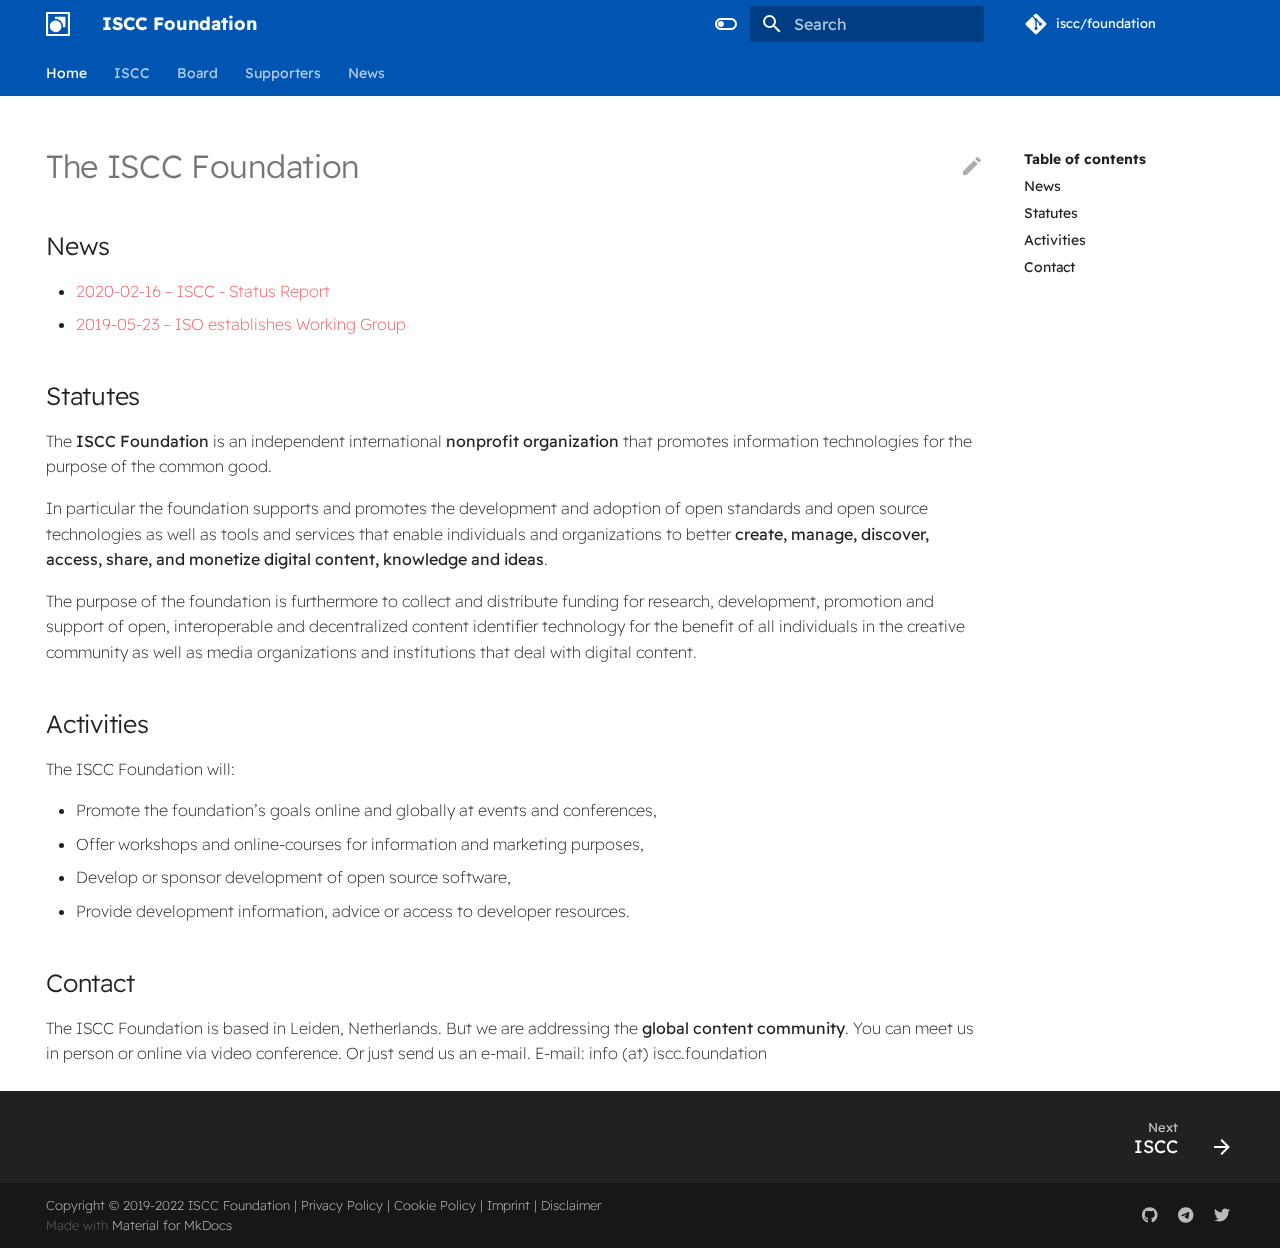
==== commit a39ac9c5: "Deployed 95c9731 with MkDocs version: 1.3.1" ====
--- a/index.html
+++ b/index.html
@@ -79,7 +79,7 @@
     <div data-md-component="skip">
       
         
-        <a href="#iscc-foundation" class="md-skip">
+        <a href="#the-iscc-foundation" class="md-skip">
           Skip to content
         </a>
       
@@ -211,7 +211,7 @@
 
   <li class="md-tabs__item">
     <a href="." class="md-tabs__link md-tabs__link--active">
-      ISCC Foundation
+      Home
     </a>
   </li>
 
@@ -331,12 +331,12 @@
       
       
         <label class="md-nav__link md-nav__link--active" for="__toc">
-          ISCC Foundation
+          Home
           <span class="md-nav__icon md-icon"></span>
         </label>
       
       <a href="." class="md-nav__link md-nav__link--active">
-        ISCC Foundation
+        Home
       </a>
       
         
@@ -571,7 +571,7 @@
 
 
 
-<h1 id="iscc-foundation">ISCC Foundation<a class="headerlink" href="#iscc-foundation" title="Permanent link">#</a></h1>
+<h1 id="the-iscc-foundation">The ISCC Foundation<a class="headerlink" href="#the-iscc-foundation" title="Permanent link">#</a></h1>
 <h2 id="news">News<a class="headerlink" href="#news" title="Permanent link">#</a></h2>
 <ul>
 <li><a href="news/2020-02-16/">2020-02-16 – ISCC - Status Report</a></li>
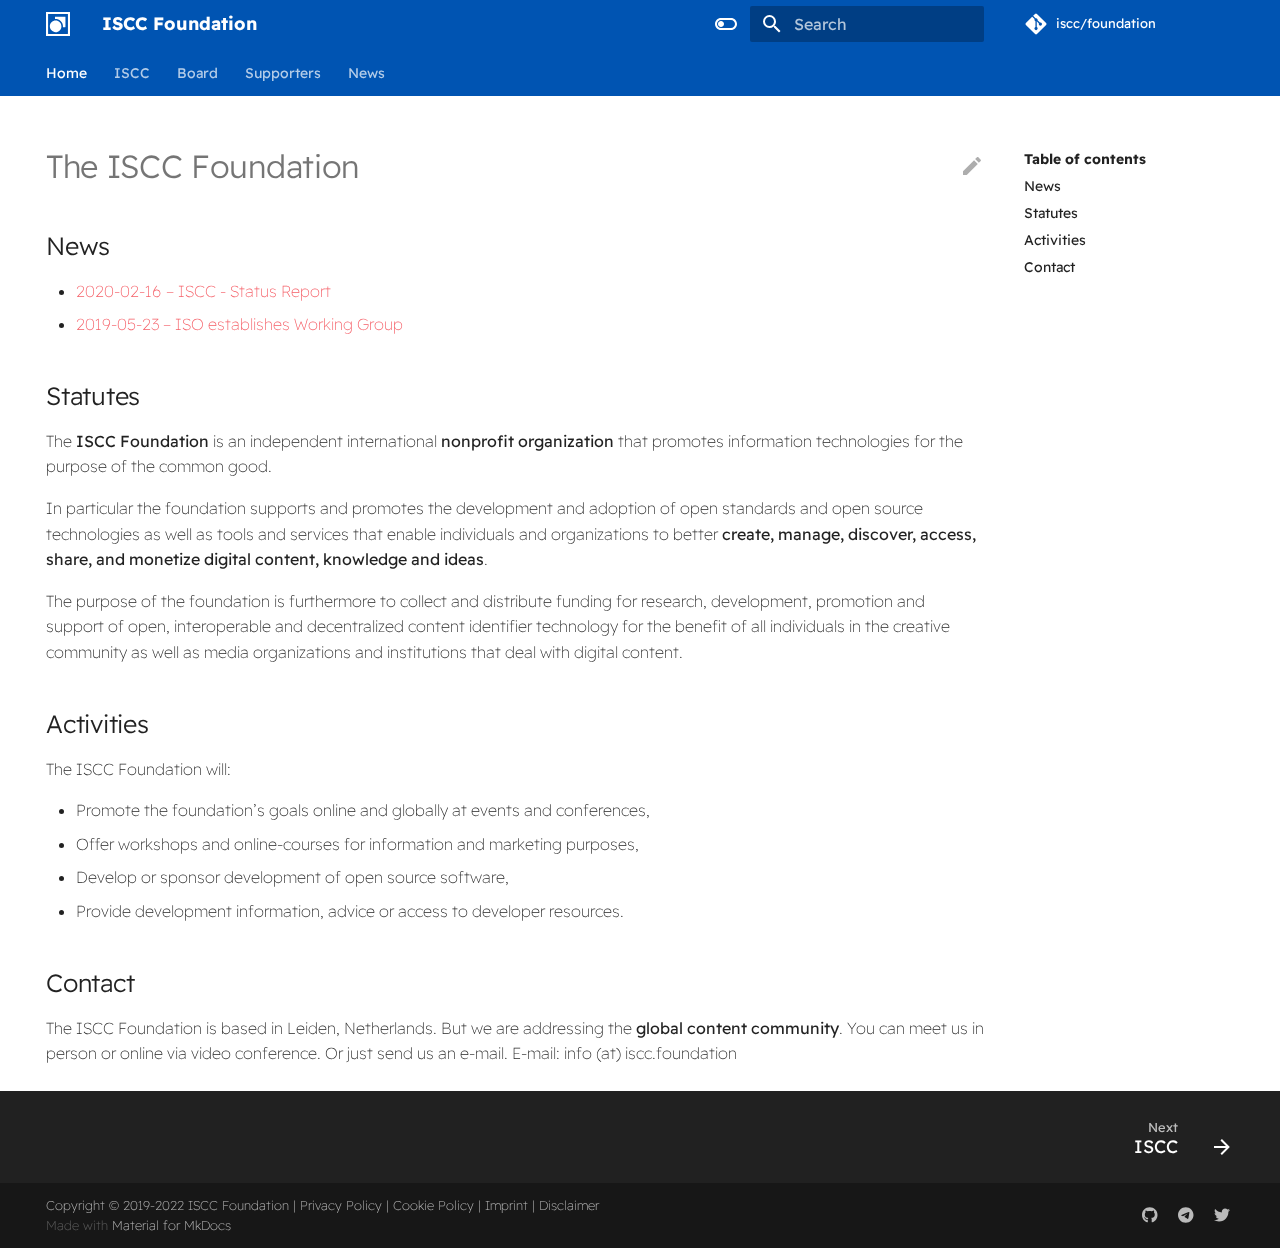
==== commit 6f5df334: "Deployed 7c43af0 with MkDocs version: 1.4.0" ====
--- a/index.html
+++ b/index.html
@@ -15,7 +15,7 @@
         <link rel="canonical" href="https://iscc.foundation/">
       
       <link rel="icon" href="images/iscc-logo-icon-black.svg">
-      <meta name="generator" content="mkdocs-1.3.1, mkdocs-material-8.4.2">
+      <meta name="generator" content="mkdocs-1.4.0, mkdocs-material-8.5.6">
     
     
       
@@ -23,22 +23,17 @@
       
     
     
-      <link rel="stylesheet" href="assets/stylesheets/main.69437709.min.css">
+      <link rel="stylesheet" href="assets/stylesheets/main.20d9efc8.min.css">
       
         
         <link rel="stylesheet" href="assets/stylesheets/palette.cbb835fc.min.css">
         
       
       
-    
-    
-    
-      
-        
-        
-        <link rel="preconnect" href="https://fonts.gstatic.com" crossorigin>
-        <link rel="stylesheet" href="https://fonts.googleapis.com/css?family=Readex+Pro:300,300i,400,400i,700,700i%7CJetBrains+Mono:400,400i,700,700i&display=fallback">
-        <style>:root{--md-text-font:"Readex Pro";--md-code-font:"JetBrains Mono"}</style>
+
+    
+    
+    
       
     
     
@@ -55,6 +50,7 @@
     <script>"undefined"!=typeof __md_analytics&&__md_analytics()</script>
   
 
+    
     
     
   </head>
@@ -156,7 +152,7 @@
       </label>
       <nav class="md-search__options" aria-label="Search">
         
-        <button type="reset" class="md-search__icon md-icon" aria-label="Clear" tabindex="-1">
+        <button type="reset" class="md-search__icon md-icon" title="Clear" aria-label="Clear" tabindex="-1">
           <svg xmlns="http://www.w3.org/2000/svg" viewBox="0 0 24 24"><path d="M19 6.41 17.59 5 12 10.59 6.41 5 5 6.41 10.59 12 5 17.59 6.41 19 12 13.41 17.59 19 19 17.59 13.41 12 19 6.41Z"/></svg>
         </button>
       </nav>
@@ -180,7 +176,7 @@
         <a href="https://github.com/iscc/foundation" title="Go to repository" class="md-source" data-md-component="source">
   <div class="md-source__icon md-icon">
     
-    <svg xmlns="http://www.w3.org/2000/svg" viewBox="0 0 448 512"><!--! Font Awesome Free 6.1.2 by @fontawesome - https://fontawesome.com License - https://fontawesome.com/license/free (Icons: CC BY 4.0, Fonts: SIL OFL 1.1, Code: MIT License) Copyright 2022 Fonticons, Inc.--><path d="M439.55 236.05 244 40.45a28.87 28.87 0 0 0-40.81 0l-40.66 40.63 51.52 51.52c27.06-9.14 52.68 16.77 43.39 43.68l49.66 49.66c34.23-11.8 61.18 31 35.47 56.69-26.49 26.49-70.21-2.87-56-37.34L240.22 199v121.85c25.3 12.54 22.26 41.85 9.08 55a34.34 34.34 0 0 1-48.55 0c-17.57-17.6-11.07-46.91 11.25-56v-123c-20.8-8.51-24.6-30.74-18.64-45L142.57 101 8.45 235.14a28.86 28.86 0 0 0 0 40.81l195.61 195.6a28.86 28.86 0 0 0 40.8 0l194.69-194.69a28.86 28.86 0 0 0 0-40.81z"/></svg>
+    <svg xmlns="http://www.w3.org/2000/svg" viewBox="0 0 448 512"><!--! Font Awesome Free 6.2.0 by @fontawesome - https://fontawesome.com License - https://fontawesome.com/license/free (Icons: CC BY 4.0, Fonts: SIL OFL 1.1, Code: MIT License) Copyright 2022 Fonticons, Inc.--><path d="M439.55 236.05 244 40.45a28.87 28.87 0 0 0-40.81 0l-40.66 40.63 51.52 51.52c27.06-9.14 52.68 16.77 43.39 43.68l49.66 49.66c34.23-11.8 61.18 31 35.47 56.69-26.49 26.49-70.21-2.87-56-37.34L240.22 199v121.85c25.3 12.54 22.26 41.85 9.08 55a34.34 34.34 0 0 1-48.55 0c-17.57-17.6-11.07-46.91 11.25-56v-123c-20.8-8.51-24.6-30.74-18.64-45L142.57 101 8.45 235.14a28.86 28.86 0 0 0 0 40.81l195.61 195.6a28.86 28.86 0 0 0 40.8 0l194.69-194.69a28.86 28.86 0 0 0 0-40.81z"/></svg>
   </div>
   <div class="md-source__repository">
     iscc/foundation
@@ -303,7 +299,7 @@
       <a href="https://github.com/iscc/foundation" title="Go to repository" class="md-source" data-md-component="source">
   <div class="md-source__icon md-icon">
     
-    <svg xmlns="http://www.w3.org/2000/svg" viewBox="0 0 448 512"><!--! Font Awesome Free 6.1.2 by @fontawesome - https://fontawesome.com License - https://fontawesome.com/license/free (Icons: CC BY 4.0, Fonts: SIL OFL 1.1, Code: MIT License) Copyright 2022 Fonticons, Inc.--><path d="M439.55 236.05 244 40.45a28.87 28.87 0 0 0-40.81 0l-40.66 40.63 51.52 51.52c27.06-9.14 52.68 16.77 43.39 43.68l49.66 49.66c34.23-11.8 61.18 31 35.47 56.69-26.49 26.49-70.21-2.87-56-37.34L240.22 199v121.85c25.3 12.54 22.26 41.85 9.08 55a34.34 34.34 0 0 1-48.55 0c-17.57-17.6-11.07-46.91 11.25-56v-123c-20.8-8.51-24.6-30.74-18.64-45L142.57 101 8.45 235.14a28.86 28.86 0 0 0 0 40.81l195.61 195.6a28.86 28.86 0 0 0 40.8 0l194.69-194.69a28.86 28.86 0 0 0 0-40.81z"/></svg>
+    <svg xmlns="http://www.w3.org/2000/svg" viewBox="0 0 448 512"><!--! Font Awesome Free 6.2.0 by @fontawesome - https://fontawesome.com License - https://fontawesome.com/license/free (Icons: CC BY 4.0, Fonts: SIL OFL 1.1, Code: MIT License) Copyright 2022 Fonticons, Inc.--><path d="M439.55 236.05 244 40.45a28.87 28.87 0 0 0-40.81 0l-40.66 40.63 51.52 51.52c27.06-9.14 52.68 16.77 43.39 43.68l49.66 49.66c34.23-11.8 61.18 31 35.47 56.69-26.49 26.49-70.21-2.87-56-37.34L240.22 199v121.85c25.3 12.54 22.26 41.85 9.08 55a34.34 34.34 0 0 1-48.55 0c-17.57-17.6-11.07-46.91 11.25-56v-123c-20.8-8.51-24.6-30.74-18.64-45L142.57 101 8.45 235.14a28.86 28.86 0 0 0 0 40.81l195.61 195.6a28.86 28.86 0 0 0 40.8 0l194.69-194.69a28.86 28.86 0 0 0 0-40.81z"/></svg>
   </div>
   <div class="md-source__repository">
     iscc/foundation
@@ -561,14 +557,16 @@
               </div>
             
           
-          <div class="md-content" data-md-component="content">
-            <article class="md-content__inner md-typeset">
-              
+          
+            <div class="md-content" data-md-component="content">
+              <article class="md-content__inner md-typeset">
                 
+                  
+
   <a href="https://github.com/iscc/foundation/edit/main/docs/index.md" title="Edit this page" class="md-content__button md-icon">
+    
     <svg xmlns="http://www.w3.org/2000/svg" viewBox="0 0 24 24"><path d="M20.71 7.04c.39-.39.39-1.04 0-1.41l-2.34-2.34c-.37-.39-1.02-.39-1.41 0l-1.84 1.83 3.75 3.75M3 17.25V21h3.75L17.81 9.93l-3.75-3.75L3 17.25Z"/></svg>
   </a>
-
 
 
 <h1 id="the-iscc-foundation">The ISCC Foundation<a class="headerlink" href="#the-iscc-foundation" title="Permanent link">#</a></h1>
@@ -608,10 +606,12 @@
   
 
 
-              
-            </article>
-            
-          </div>
+
+                
+              </article>
+            </div>
+          
+          
         </div>
         
           <a href="#" class="md-top md-icon" data-md-component="top" hidden>
@@ -670,7 +670,7 @@
       
     
     <a href="https://github.com/iscc" target="_blank" rel="noopener" title="github.com" class="md-social__link">
-      <svg xmlns="http://www.w3.org/2000/svg" viewBox="0 0 496 512"><!--! Font Awesome Free 6.1.2 by @fontawesome - https://fontawesome.com License - https://fontawesome.com/license/free (Icons: CC BY 4.0, Fonts: SIL OFL 1.1, Code: MIT License) Copyright 2022 Fonticons, Inc.--><path d="M165.9 397.4c0 2-2.3 3.6-5.2 3.6-3.3.3-5.6-1.3-5.6-3.6 0-2 2.3-3.6 5.2-3.6 3-.3 5.6 1.3 5.6 3.6zm-31.1-4.5c-.7 2 1.3 4.3 4.3 4.9 2.6 1 5.6 0 6.2-2s-1.3-4.3-4.3-5.2c-2.6-.7-5.5.3-6.2 2.3zm44.2-1.7c-2.9.7-4.9 2.6-4.6 4.9.3 2 2.9 3.3 5.9 2.6 2.9-.7 4.9-2.6 4.6-4.6-.3-1.9-3-3.2-5.9-2.9zM244.8 8C106.1 8 0 113.3 0 252c0 110.9 69.8 205.8 169.5 239.2 12.8 2.3 17.3-5.6 17.3-12.1 0-6.2-.3-40.4-.3-61.4 0 0-70 15-84.7-29.8 0 0-11.4-29.1-27.8-36.6 0 0-22.9-15.7 1.6-15.4 0 0 24.9 2 38.6 25.8 21.9 38.6 58.6 27.5 72.9 20.9 2.3-16 8.8-27.1 16-33.7-55.9-6.2-112.3-14.3-112.3-110.5 0-27.5 7.6-41.3 23.6-58.9-2.6-6.5-11.1-33.3 2.6-67.9 20.9-6.5 69 27 69 27 20-5.6 41.5-8.5 62.8-8.5s42.8 2.9 62.8 8.5c0 0 48.1-33.6 69-27 13.7 34.7 5.2 61.4 2.6 67.9 16 17.7 25.8 31.5 25.8 58.9 0 96.5-58.9 104.2-114.8 110.5 9.2 7.9 17 22.9 17 46.4 0 33.7-.3 75.4-.3 83.6 0 6.5 4.6 14.4 17.3 12.1C428.2 457.8 496 362.9 496 252 496 113.3 383.5 8 244.8 8zM97.2 352.9c-1.3 1-1 3.3.7 5.2 1.6 1.6 3.9 2.3 5.2 1 1.3-1 1-3.3-.7-5.2-1.6-1.6-3.9-2.3-5.2-1zm-10.8-8.1c-.7 1.3.3 2.9 2.3 3.9 1.6 1 3.6.7 4.3-.7.7-1.3-.3-2.9-2.3-3.9-2-.6-3.6-.3-4.3.7zm32.4 35.6c-1.6 1.3-1 4.3 1.3 6.2 2.3 2.3 5.2 2.6 6.5 1 1.3-1.3.7-4.3-1.3-6.2-2.2-2.3-5.2-2.6-6.5-1zm-11.4-14.7c-1.6 1-1.6 3.6 0 5.9 1.6 2.3 4.3 3.3 5.6 2.3 1.6-1.3 1.6-3.9 0-6.2-1.4-2.3-4-3.3-5.6-2z"/></svg>
+      <svg xmlns="http://www.w3.org/2000/svg" viewBox="0 0 496 512"><!--! Font Awesome Free 6.2.0 by @fontawesome - https://fontawesome.com License - https://fontawesome.com/license/free (Icons: CC BY 4.0, Fonts: SIL OFL 1.1, Code: MIT License) Copyright 2022 Fonticons, Inc.--><path d="M165.9 397.4c0 2-2.3 3.6-5.2 3.6-3.3.3-5.6-1.3-5.6-3.6 0-2 2.3-3.6 5.2-3.6 3-.3 5.6 1.3 5.6 3.6zm-31.1-4.5c-.7 2 1.3 4.3 4.3 4.9 2.6 1 5.6 0 6.2-2s-1.3-4.3-4.3-5.2c-2.6-.7-5.5.3-6.2 2.3zm44.2-1.7c-2.9.7-4.9 2.6-4.6 4.9.3 2 2.9 3.3 5.9 2.6 2.9-.7 4.9-2.6 4.6-4.6-.3-1.9-3-3.2-5.9-2.9zM244.8 8C106.1 8 0 113.3 0 252c0 110.9 69.8 205.8 169.5 239.2 12.8 2.3 17.3-5.6 17.3-12.1 0-6.2-.3-40.4-.3-61.4 0 0-70 15-84.7-29.8 0 0-11.4-29.1-27.8-36.6 0 0-22.9-15.7 1.6-15.4 0 0 24.9 2 38.6 25.8 21.9 38.6 58.6 27.5 72.9 20.9 2.3-16 8.8-27.1 16-33.7-55.9-6.2-112.3-14.3-112.3-110.5 0-27.5 7.6-41.3 23.6-58.9-2.6-6.5-11.1-33.3 2.6-67.9 20.9-6.5 69 27 69 27 20-5.6 41.5-8.5 62.8-8.5s42.8 2.9 62.8 8.5c0 0 48.1-33.6 69-27 13.7 34.7 5.2 61.4 2.6 67.9 16 17.7 25.8 31.5 25.8 58.9 0 96.5-58.9 104.2-114.8 110.5 9.2 7.9 17 22.9 17 46.4 0 33.7-.3 75.4-.3 83.6 0 6.5 4.6 14.4 17.3 12.1C428.2 457.8 496 362.9 496 252 496 113.3 383.5 8 244.8 8zM97.2 352.9c-1.3 1-1 3.3.7 5.2 1.6 1.6 3.9 2.3 5.2 1 1.3-1 1-3.3-.7-5.2-1.6-1.6-3.9-2.3-5.2-1zm-10.8-8.1c-.7 1.3.3 2.9 2.3 3.9 1.6 1 3.6.7 4.3-.7.7-1.3-.3-2.9-2.3-3.9-2-.6-3.6-.3-4.3.7zm32.4 35.6c-1.6 1.3-1 4.3 1.3 6.2 2.3 2.3 5.2 2.6 6.5 1 1.3-1.3.7-4.3-1.3-6.2-2.2-2.3-5.2-2.6-6.5-1zm-11.4-14.7c-1.6 1-1.6 3.6 0 5.9 1.6 2.3 4.3 3.3 5.6 2.3 1.6-1.3 1.6-3.9 0-6.2-1.4-2.3-4-3.3-5.6-2z"/></svg>
     </a>
   
     
@@ -679,7 +679,7 @@
       
     
     <a href="https://t.me/iscc_dev" target="_blank" rel="noopener" title="t.me" class="md-social__link">
-      <svg xmlns="http://www.w3.org/2000/svg" viewBox="0 0 496 512"><!--! Font Awesome Free 6.1.2 by @fontawesome - https://fontawesome.com License - https://fontawesome.com/license/free (Icons: CC BY 4.0, Fonts: SIL OFL 1.1, Code: MIT License) Copyright 2022 Fonticons, Inc.--><path d="M248 8C111.033 8 0 119.033 0 256s111.033 248 248 248 248-111.033 248-248S384.967 8 248 8Zm114.952 168.66c-3.732 39.215-19.881 134.378-28.1 178.3-3.476 18.584-10.322 24.816-16.948 25.425-14.4 1.326-25.338-9.517-39.287-18.661-21.827-14.308-34.158-23.215-55.346-37.177-24.485-16.135-8.612-25 5.342-39.5 3.652-3.793 67.107-61.51 68.335-66.746.153-.655.3-3.1-1.154-4.384s-3.59-.849-5.135-.5q-3.283.746-104.608 69.142-14.845 10.194-26.894 9.934c-8.855-.191-25.888-5.006-38.551-9.123-15.531-5.048-27.875-7.717-26.8-16.291q.84-6.7 18.45-13.7 108.446-47.248 144.628-62.3c68.872-28.647 83.183-33.623 92.511-33.789 2.052-.034 6.639.474 9.61 2.885a10.452 10.452 0 0 1 3.53 6.716 43.765 43.765 0 0 1 .417 9.769Z"/></svg>
+      <svg xmlns="http://www.w3.org/2000/svg" viewBox="0 0 496 512"><!--! Font Awesome Free 6.2.0 by @fontawesome - https://fontawesome.com License - https://fontawesome.com/license/free (Icons: CC BY 4.0, Fonts: SIL OFL 1.1, Code: MIT License) Copyright 2022 Fonticons, Inc.--><path d="M248 8C111.033 8 0 119.033 0 256s111.033 248 248 248 248-111.033 248-248S384.967 8 248 8Zm114.952 168.66c-3.732 39.215-19.881 134.378-28.1 178.3-3.476 18.584-10.322 24.816-16.948 25.425-14.4 1.326-25.338-9.517-39.287-18.661-21.827-14.308-34.158-23.215-55.346-37.177-24.485-16.135-8.612-25 5.342-39.5 3.652-3.793 67.107-61.51 68.335-66.746.153-.655.3-3.1-1.154-4.384s-3.59-.849-5.135-.5q-3.283.746-104.608 69.142-14.845 10.194-26.894 9.934c-8.855-.191-25.888-5.006-38.551-9.123-15.531-5.048-27.875-7.717-26.8-16.291q.84-6.7 18.45-13.7 108.446-47.248 144.628-62.3c68.872-28.647 83.183-33.623 92.511-33.789 2.052-.034 6.639.474 9.61 2.885a10.452 10.452 0 0 1 3.53 6.716 43.765 43.765 0 0 1 .417 9.769Z"/></svg>
     </a>
   
     
@@ -688,7 +688,7 @@
       
     
     <a href="https://twitter.com/iscc_foundation" target="_blank" rel="noopener" title="twitter.com" class="md-social__link">
-      <svg xmlns="http://www.w3.org/2000/svg" viewBox="0 0 512 512"><!--! Font Awesome Free 6.1.2 by @fontawesome - https://fontawesome.com License - https://fontawesome.com/license/free (Icons: CC BY 4.0, Fonts: SIL OFL 1.1, Code: MIT License) Copyright 2022 Fonticons, Inc.--><path d="M459.37 151.716c.325 4.548.325 9.097.325 13.645 0 138.72-105.583 298.558-298.558 298.558-59.452 0-114.68-17.219-161.137-47.106 8.447.974 16.568 1.299 25.34 1.299 49.055 0 94.213-16.568 130.274-44.832-46.132-.975-84.792-31.188-98.112-72.772 6.498.974 12.995 1.624 19.818 1.624 9.421 0 18.843-1.3 27.614-3.573-48.081-9.747-84.143-51.98-84.143-102.985v-1.299c13.969 7.797 30.214 12.67 47.431 13.319-28.264-18.843-46.781-51.005-46.781-87.391 0-19.492 5.197-37.36 14.294-52.954 51.655 63.675 129.3 105.258 216.365 109.807-1.624-7.797-2.599-15.918-2.599-24.04 0-57.828 46.782-104.934 104.934-104.934 30.213 0 57.502 12.67 76.67 33.137 23.715-4.548 46.456-13.32 66.599-25.34-7.798 24.366-24.366 44.833-46.132 57.827 21.117-2.273 41.584-8.122 60.426-16.243-14.292 20.791-32.161 39.308-52.628 54.253z"/></svg>
+      <svg xmlns="http://www.w3.org/2000/svg" viewBox="0 0 512 512"><!--! Font Awesome Free 6.2.0 by @fontawesome - https://fontawesome.com License - https://fontawesome.com/license/free (Icons: CC BY 4.0, Fonts: SIL OFL 1.1, Code: MIT License) Copyright 2022 Fonticons, Inc.--><path d="M459.37 151.716c.325 4.548.325 9.097.325 13.645 0 138.72-105.583 298.558-298.558 298.558-59.452 0-114.68-17.219-161.137-47.106 8.447.974 16.568 1.299 25.34 1.299 49.055 0 94.213-16.568 130.274-44.832-46.132-.975-84.792-31.188-98.112-72.772 6.498.974 12.995 1.624 19.818 1.624 9.421 0 18.843-1.3 27.614-3.573-48.081-9.747-84.143-51.98-84.143-102.985v-1.299c13.969 7.797 30.214 12.67 47.431 13.319-28.264-18.843-46.781-51.005-46.781-87.391 0-19.492 5.197-37.36 14.294-52.954 51.655 63.675 129.3 105.258 216.365 109.807-1.624-7.797-2.599-15.918-2.599-24.04 0-57.828 46.782-104.934 104.934-104.934 30.213 0 57.502 12.67 76.67 33.137 23.715-4.548 46.456-13.32 66.599-25.34-7.798 24.366-24.366 44.833-46.132 57.827 21.117-2.273 41.584-8.122 60.426-16.243-14.292 20.791-32.161 39.308-52.628 54.253z"/></svg>
     </a>
   
 </div>
@@ -702,10 +702,10 @@
       <div class="md-dialog__inner md-typeset"></div>
     </div>
     
-    <script id="__config" type="application/json">{"base": ".", "features": ["navigation.tracking", "navigation.tabs", "navigation.top"], "search": "assets/javascripts/workers/search.ecf98df9.min.js", "translations": {"clipboard.copied": "Copied to clipboard", "clipboard.copy": "Copy to clipboard", "search.config.lang": "en", "search.config.pipeline": "trimmer, stopWordFilter", "search.config.separator": "[\\s\\-]+", "search.placeholder": "Search", "search.result.more.one": "1 more on this page", "search.result.more.other": "# more on this page", "search.result.none": "No matching documents", "search.result.one": "1 matching document", "search.result.other": "# matching documents", "search.result.placeholder": "Type to start searching", "search.result.term.missing": "Missing", "select.version.title": "Select version"}}</script>
-    
-    
-      <script src="assets/javascripts/bundle.9c69f0bc.min.js"></script>
+    <script id="__config" type="application/json">{"base": ".", "features": ["navigation.tracking", "navigation.tabs", "navigation.top"], "search": "assets/javascripts/workers/search.5bf1dace.min.js", "translations": {"clipboard.copied": "Copied to clipboard", "clipboard.copy": "Copy to clipboard", "search.config.lang": "en", "search.config.pipeline": "trimmer, stopWordFilter", "search.config.separator": "[\\s\\-]+", "search.placeholder": "Search", "search.result.more.one": "1 more on this page", "search.result.more.other": "# more on this page", "search.result.none": "No matching documents", "search.result.one": "1 matching document", "search.result.other": "# matching documents", "search.result.placeholder": "Type to start searching", "search.result.term.missing": "Missing", "select.version.title": "Select version"}}</script>
+    
+    
+      <script src="assets/javascripts/bundle.078830c0.min.js"></script>
       
     
   </body>
--- a/assets/stylesheets/main.20d9efc8.min.css
+++ b/assets/stylesheets/main.20d9efc8.min.css
@@ -0,0 +1 @@
+@charset "UTF-8";html{-webkit-text-size-adjust:none;-moz-text-size-adjust:none;-ms-text-size-adjust:none;text-size-adjust:none;box-sizing:border-box}*,:after,:before{box-sizing:inherit}@media (prefers-reduced-motion){*,:after,:before{transition:none!important}}body{margin:0}a,button,input,label{-webkit-tap-highlight-color:transparent}a{color:inherit;text-decoration:none}hr{border:0;box-sizing:initial;display:block;height:.05rem;overflow:visible;padding:0}small{font-size:80%}sub,sup{line-height:1em}img{border-style:none}table{border-collapse:initial;border-spacing:0}td,th{font-weight:400;vertical-align:top}button{background:transparent;border:0;font-family:inherit;font-size:inherit;margin:0;padding:0}input{border:0;outline:none}:root,[data-md-color-scheme=default]{--md-default-fg-color:rgba(0,0,0,.87);--md-default-fg-color--light:rgba(0,0,0,.54);--md-default-fg-color--lighter:rgba(0,0,0,.32);--md-default-fg-color--lightest:rgba(0,0,0,.07);--md-default-bg-color:#fff;--md-default-bg-color--light:hsla(0,0%,100%,.7);--md-default-bg-color--lighter:hsla(0,0%,100%,.3);--md-default-bg-color--lightest:hsla(0,0%,100%,.12);--md-primary-fg-color:#4051b5;--md-primary-fg-color--light:#5d6cc0;--md-primary-fg-color--dark:#303fa1;--md-primary-bg-color:#fff;--md-primary-bg-color--light:hsla(0,0%,100%,.7);--md-accent-fg-color:#526cfe;--md-accent-fg-color--transparent:rgba(82,108,254,.1);--md-accent-bg-color:#fff;--md-accent-bg-color--light:hsla(0,0%,100%,.7);--md-code-fg-color:#36464e;--md-code-bg-color:#f5f5f5;--md-code-hl-color:rgba(255,255,0,.5);--md-code-hl-number-color:#d52a2a;--md-code-hl-special-color:#db1457;--md-code-hl-function-color:#a846b9;--md-code-hl-constant-color:#6e59d9;--md-code-hl-keyword-color:#3f6ec6;--md-code-hl-string-color:#1c7d4d;--md-code-hl-name-color:var(--md-code-fg-color);--md-code-hl-operator-color:var(--md-default-fg-color--light);--md-code-hl-punctuation-color:var(--md-default-fg-color--light);--md-code-hl-comment-color:var(--md-default-fg-color--light);--md-code-hl-generic-color:var(--md-default-fg-color--light);--md-code-hl-variable-color:var(--md-default-fg-color--light);--md-typeset-color:var(--md-default-fg-color);--md-typeset-a-color:var(--md-primary-fg-color);--md-typeset-mark-color:rgba(255,255,0,.5);--md-typeset-del-color:rgba(245,80,61,.15);--md-typeset-ins-color:rgba(11,213,112,.15);--md-typeset-kbd-color:#fafafa;--md-typeset-kbd-accent-color:#fff;--md-typeset-kbd-border-color:#b8b8b8;--md-typeset-table-color:rgba(0,0,0,.12);--md-admonition-fg-color:var(--md-default-fg-color);--md-admonition-bg-color:var(--md-default-bg-color);--md-footer-fg-color:#fff;--md-footer-fg-color--light:hsla(0,0%,100%,.7);--md-footer-fg-color--lighter:hsla(0,0%,100%,.3);--md-footer-bg-color:rgba(0,0,0,.87);--md-footer-bg-color--dark:rgba(0,0,0,.32);--md-shadow-z1:0 0.2rem 0.5rem rgba(0,0,0,.05),0 0 0.05rem rgba(0,0,0,.1);--md-shadow-z2:0 0.2rem 0.5rem rgba(0,0,0,.1),0 0 0.05rem rgba(0,0,0,.25);--md-shadow-z3:0 0.2rem 0.5rem rgba(0,0,0,.2),0 0 0.05rem rgba(0,0,0,.35)}.md-icon svg{fill:currentcolor;display:block;height:1.2rem;width:1.2rem}body{-webkit-font-smoothing:antialiased;-moz-osx-font-smoothing:grayscale;--md-text-font-family:var(--md-text-font,_),-apple-system,BlinkMacSystemFont,Helvetica,Arial,sans-serif;--md-code-font-family:var(--md-code-font,_),SFMono-Regular,Consolas,Menlo,monospace}body,input{font-feature-settings:"kern","liga";font-family:var(--md-text-font-family)}body,code,input,kbd,pre{color:var(--md-typeset-color)}code,kbd,pre{font-feature-settings:"kern";font-family:var(--md-code-font-family)}:root{--md-typeset-table-sort-icon:url('data:image/svg+xml;charset=utf-8,<svg xmlns="http://www.w3.org/2000/svg" viewBox="0 0 24 24"><path d="m18 21-4-4h3V7h-3l4-4 4 4h-3v10h3M2 19v-2h10v2M2 13v-2h7v2M2 7V5h4v2H2Z"/></svg>');--md-typeset-table-sort-icon--asc:url('data:image/svg+xml;charset=utf-8,<svg xmlns="http://www.w3.org/2000/svg" viewBox="0 0 24 24"><path d="M19 17h3l-4 4-4-4h3V3h2M2 17h10v2H2M6 5v2H2V5m0 6h7v2H2v-2Z"/></svg>');--md-typeset-table-sort-icon--desc:url('data:image/svg+xml;charset=utf-8,<svg xmlns="http://www.w3.org/2000/svg" viewBox="0 0 24 24"><path d="M19 7h3l-4-4-4 4h3v14h2M2 17h10v2H2M6 5v2H2V5m0 6h7v2H2v-2Z"/></svg>')}.md-typeset{-webkit-print-color-adjust:exact;color-adjust:exact;font-size:.8rem;line-height:1.6}@media print{.md-typeset{font-size:.68rem}}.md-typeset blockquote,.md-typeset dl,.md-typeset figure,.md-typeset ol,.md-typeset pre,.md-typeset ul{margin-bottom:1em;margin-top:1em}.md-typeset h1{color:var(--md-default-fg-color--light);font-size:2em;line-height:1.3;margin:0 0 1.25em}.md-typeset h1,.md-typeset h2{font-weight:300;letter-spacing:-.01em}.md-typeset h2{font-size:1.5625em;line-height:1.4;margin:1.6em 0 .64em}.md-typeset h3{font-size:1.25em;font-weight:400;letter-spacing:-.01em;line-height:1.5;margin:1.6em 0 .8em}.md-typeset h2+h3{margin-top:.8em}.md-typeset h4{font-weight:700;letter-spacing:-.01em;margin:1em 0}.md-typeset h5,.md-typeset h6{color:var(--md-default-fg-color--light);font-size:.8em;font-weight:700;letter-spacing:-.01em;margin:1.25em 0}.md-typeset h5{text-transform:uppercase}.md-typeset hr{border-bottom:.05rem solid var(--md-default-fg-color--lightest);display:flow-root;margin:1.5em 0}.md-typeset a{color:var(--md-typeset-a-color);word-break:break-word}.md-typeset a,.md-typeset a:before{transition:color 125ms}.md-typeset a:focus,.md-typeset a:hover{color:var(--md-accent-fg-color)}.md-typeset a:focus code,.md-typeset a:hover code{background-color:var(--md-accent-fg-color--transparent)}.md-typeset a code{color:currentcolor;transition:background-color 125ms}.md-typeset a.focus-visible{outline-color:var(--md-accent-fg-color);outline-offset:.2rem}.md-typeset code,.md-typeset kbd,.md-typeset pre{color:var(--md-code-fg-color);direction:ltr;font-variant-ligatures:none}@media print{.md-typeset code,.md-typeset kbd,.md-typeset pre{white-space:pre-wrap}}.md-typeset code{background-color:var(--md-code-bg-color);border-radius:.1rem;-webkit-box-decoration-break:clone;box-decoration-break:clone;font-size:.85em;padding:0 .2941176471em;word-break:break-word}.md-typeset code:not(.focus-visible){-webkit-tap-highlight-color:transparent;outline:none}.md-typeset pre{display:flow-root;line-height:1.4;position:relative}.md-typeset pre>code{-webkit-box-decoration-break:slice;box-decoration-break:slice;box-shadow:none;display:block;margin:0;outline-color:var(--md-accent-fg-color);overflow:auto;padding:.7720588235em 1.1764705882em;scrollbar-color:var(--md-default-fg-color--lighter) transparent;scrollbar-width:thin;touch-action:auto;word-break:normal}.md-typeset pre>code:hover{scrollbar-color:var(--md-accent-fg-color) transparent}.md-typeset pre>code::-webkit-scrollbar{height:.2rem;width:.2rem}.md-typeset pre>code::-webkit-scrollbar-thumb{background-color:var(--md-default-fg-color--lighter)}.md-typeset pre>code::-webkit-scrollbar-thumb:hover{background-color:var(--md-accent-fg-color)}.md-typeset kbd{background-color:var(--md-typeset-kbd-color);border-radius:.1rem;box-shadow:0 .1rem 0 .05rem var(--md-typeset-kbd-border-color),0 .1rem 0 var(--md-typeset-kbd-border-color),0 -.1rem .2rem var(--md-typeset-kbd-accent-color) inset;color:var(--md-default-fg-color);display:inline-block;font-size:.75em;padding:0 .6666666667em;vertical-align:text-top;word-break:break-word}.md-typeset mark{background-color:var(--md-typeset-mark-color);-webkit-box-decoration-break:clone;box-decoration-break:clone;color:inherit;word-break:break-word}.md-typeset abbr{border-bottom:.05rem dotted var(--md-default-fg-color--light);cursor:help;text-decoration:none}@media (hover:none){.md-typeset abbr{position:relative}.md-typeset abbr[title]:-webkit-any(:focus,:hover):after{background-color:var(--md-default-fg-color);border-radius:.1rem;box-shadow:var(--md-shadow-z3);color:var(--md-default-bg-color);content:attr(title);display:inline-block;font-size:.7rem;margin-top:2em;max-width:80%;min-width:-webkit-max-content;min-width:max-content;padding:.2rem .3rem;position:absolute;width:auto}.md-typeset abbr[title]:-moz-any(:focus,:hover):after{background-color:var(--md-default-fg-color);border-radius:.1rem;box-shadow:var(--md-shadow-z3);color:var(--md-default-bg-color);content:attr(title);display:inline-block;font-size:.7rem;margin-top:2em;max-width:80%;min-width:-moz-max-content;min-width:max-content;padding:.2rem .3rem;position:absolute;width:auto}[dir=ltr] .md-typeset abbr[title]:-webkit-any(:focus,:hover):after{left:0}[dir=ltr] .md-typeset abbr[title]:-moz-any(:focus,:hover):after{left:0}[dir=ltr] .md-typeset abbr[title]:is(:focus,:hover):after{left:0}[dir=rtl] .md-typeset abbr[title]:-webkit-any(:focus,:hover):after{right:0}[dir=rtl] .md-typeset abbr[title]:-moz-any(:focus,:hover):after{right:0}[dir=rtl] .md-typeset abbr[title]:is(:focus,:hover):after{right:0}.md-typeset abbr[title]:is(:focus,:hover):after{background-color:var(--md-default-fg-color);border-radius:.1rem;box-shadow:var(--md-shadow-z3);color:var(--md-default-bg-color);content:attr(title);display:inline-block;font-size:.7rem;margin-top:2em;max-width:80%;min-width:-webkit-max-content;min-width:-moz-max-content;min-width:max-content;padding:.2rem .3rem;position:absolute;width:auto}}.md-typeset small{opacity:.75}[dir=ltr] .md-typeset sub,[dir=ltr] .md-typeset sup{margin-left:.078125em}[dir=rtl] .md-typeset sub,[dir=rtl] .md-typeset sup{margin-right:.078125em}[dir=ltr] .md-typeset blockquote{padding-left:.6rem}[dir=rtl] .md-typeset blockquote{padding-right:.6rem}[dir=ltr] .md-typeset blockquote{border-left:.2rem solid var(--md-default-fg-color--lighter)}[dir=rtl] .md-typeset blockquote{border-right:.2rem solid var(--md-default-fg-color--lighter)}.md-typeset blockquote{color:var(--md-default-fg-color--light);margin-left:0;margin-right:0}.md-typeset ul{list-style-type:disc}[dir=ltr] .md-typeset ol,[dir=ltr] .md-typeset ul{margin-left:.625em}[dir=rtl] .md-typeset ol,[dir=rtl] .md-typeset ul{margin-right:.625em}.md-typeset ol,.md-typeset ul{padding:0}.md-typeset ol:not([hidden]),.md-typeset ul:not([hidden]){display:flow-root}.md-typeset ol ol,.md-typeset ul ol{list-style-type:lower-alpha}.md-typeset ol ol ol,.md-typeset ul ol ol{list-style-type:lower-roman}[dir=ltr] .md-typeset ol li,[dir=ltr] .md-typeset ul li{margin-left:1.25em}[dir=rtl] .md-typeset ol li,[dir=rtl] .md-typeset ul li{margin-right:1.25em}.md-typeset ol li,.md-typeset ul li{margin-bottom:.5em}.md-typeset ol li blockquote,.md-typeset ol li p,.md-typeset ul li blockquote,.md-typeset ul li p{margin:.5em 0}.md-typeset ol li:last-child,.md-typeset ul li:last-child{margin-bottom:0}.md-typeset ol li :-webkit-any(ul,ol),.md-typeset ul li :-webkit-any(ul,ol){margin-bottom:.5em;margin-top:.5em}.md-typeset ol li :-moz-any(ul,ol),.md-typeset ul li :-moz-any(ul,ol){margin-bottom:.5em;margin-top:.5em}[dir=ltr] .md-typeset ol li :-webkit-any(ul,ol),[dir=ltr] .md-typeset ul li :-webkit-any(ul,ol){margin-left:.625em}[dir=ltr] .md-typeset ol li :-moz-any(ul,ol),[dir=ltr] .md-typeset ul li :-moz-any(ul,ol){margin-left:.625em}[dir=ltr] .md-typeset ol li :is(ul,ol),[dir=ltr] .md-typeset ul li :is(ul,ol){margin-left:.625em}[dir=rtl] .md-typeset ol li :-webkit-any(ul,ol),[dir=rtl] .md-typeset ul li :-webkit-any(ul,ol){margin-right:.625em}[dir=rtl] .md-typeset ol li :-moz-any(ul,ol),[dir=rtl] .md-typeset ul li :-moz-any(ul,ol){margin-right:.625em}[dir=rtl] .md-typeset ol li :is(ul,ol),[dir=rtl] .md-typeset ul li :is(ul,ol){margin-right:.625em}.md-typeset ol li :is(ul,ol),.md-typeset ul li :is(ul,ol){margin-bottom:.5em;margin-top:.5em}[dir=ltr] .md-typeset dd{margin-left:1.875em}[dir=rtl] .md-typeset dd{margin-right:1.875em}.md-typeset dd{margin-bottom:1.5em;margin-top:1em}.md-typeset img,.md-typeset svg,.md-typeset video{height:auto;max-width:100%}.md-typeset img[align=left]{margin:1em 1em 1em 0}.md-typeset img[align=right]{margin:1em 0 1em 1em}.md-typeset img[align]:only-child{margin-top:0}.md-typeset img[src$="#gh-dark-mode-only"],.md-typeset img[src$="#only-dark"]{display:none}.md-typeset figure{display:flow-root;margin:1em auto;max-width:100%;text-align:center;width:-webkit-fit-content;width:-moz-fit-content;width:fit-content}.md-typeset figure img{display:block}.md-typeset figcaption{font-style:italic;margin:1em auto;max-width:24rem}.md-typeset iframe{max-width:100%}.md-typeset table:not([class]){background-color:var(--md-default-bg-color);border:.05rem solid var(--md-typeset-table-color);border-radius:.1rem;display:inline-block;font-size:.64rem;max-width:100%;overflow:auto;touch-action:auto}@media print{.md-typeset table:not([class]){display:table}}.md-typeset table:not([class])+*{margin-top:1.5em}.md-typeset table:not([class]) :-webkit-any(th,td)>:first-child{margin-top:0}.md-typeset table:not([class]) :-moz-any(th,td)>:first-child{margin-top:0}.md-typeset table:not([class]) :is(th,td)>:first-child{margin-top:0}.md-typeset table:not([class]) :-webkit-any(th,td)>:last-child{margin-bottom:0}.md-typeset table:not([class]) :-moz-any(th,td)>:last-child{margin-bottom:0}.md-typeset table:not([class]) :is(th,td)>:last-child{margin-bottom:0}.md-typeset table:not([class]) :-webkit-any(th,td):not([align]){text-align:left}.md-typeset table:not([class]) :-moz-any(th,td):not([align]){text-align:left}.md-typeset table:not([class]) :is(th,td):not([align]){text-align:left}[dir=rtl] .md-typeset table:not([class]) :-webkit-any(th,td):not([align]){text-align:right}[dir=rtl] .md-typeset table:not([class]) :-moz-any(th,td):not([align]){text-align:right}[dir=rtl] .md-typeset table:not([class]) :is(th,td):not([align]){text-align:right}.md-typeset table:not([class]) th{font-weight:700;min-width:5rem;padding:.9375em 1.25em;vertical-align:top}.md-typeset table:not([class]) td{border-top:.05rem solid var(--md-typeset-table-color);padding:.9375em 1.25em;vertical-align:top}.md-typeset table:not([class]) tbody tr{transition:background-color 125ms}.md-typeset table:not([class]) tbody tr:hover{background-color:rgba(0,0,0,.035);box-shadow:0 .05rem 0 var(--md-default-bg-color) inset}.md-typeset table:not([class]) a{word-break:normal}.md-typeset table th[role=columnheader]{cursor:pointer}[dir=ltr] .md-typeset table th[role=columnheader]:after{margin-left:.5em}[dir=rtl] .md-typeset table th[role=columnheader]:after{margin-right:.5em}.md-typeset table th[role=columnheader]:after{content:"";display:inline-block;height:1.2em;-webkit-mask-image:var(--md-typeset-table-sort-icon);mask-image:var(--md-typeset-table-sort-icon);-webkit-mask-repeat:no-repeat;mask-repeat:no-repeat;-webkit-mask-size:contain;mask-size:contain;transition:background-color 125ms;vertical-align:text-bottom;width:1.2em}.md-typeset table th[role=columnheader]:hover:after{background-color:var(--md-default-fg-color--lighter)}.md-typeset table th[role=columnheader][aria-sort=ascending]:after{background-color:var(--md-default-fg-color--light);-webkit-mask-image:var(--md-typeset-table-sort-icon--asc);mask-image:var(--md-typeset-table-sort-icon--asc)}.md-typeset table th[role=columnheader][aria-sort=descending]:after{background-color:var(--md-default-fg-color--light);-webkit-mask-image:var(--md-typeset-table-sort-icon--desc);mask-image:var(--md-typeset-table-sort-icon--desc)}.md-typeset__scrollwrap{margin:1em -.8rem;overflow-x:auto;touch-action:auto}.md-typeset__table{display:inline-block;margin-bottom:.5em;padding:0 .8rem}@media print{.md-typeset__table{display:block}}html .md-typeset__table table{display:table;margin:0;overflow:hidden;width:100%}@media screen and (max-width:44.9375em){.md-content__inner>pre{margin:1em -.8rem}.md-content__inner>pre code{border-radius:0}}.md-banner{background-color:var(--md-footer-bg-color);color:var(--md-footer-fg-color);overflow:auto}@media print{.md-banner{display:none}}.md-banner--warning{background:var(--md-typeset-mark-color);color:var(--md-default-fg-color)}.md-banner__inner{font-size:.7rem;margin:.6rem auto;padding:0 .8rem}[dir=ltr] .md-banner__button{float:right}[dir=rtl] .md-banner__button{float:left}.md-banner__button{color:inherit;cursor:pointer;transition:opacity .25s}.md-banner__button:hover{opacity:.7}html{font-size:125%;height:100%;overflow-x:hidden}@media screen and (min-width:100em){html{font-size:137.5%}}@media screen and (min-width:125em){html{font-size:150%}}body{background-color:var(--md-default-bg-color);display:flex;flex-direction:column;font-size:.5rem;min-height:100%;position:relative;width:100%}@media print{body{display:block}}@media screen and (max-width:59.9375em){body[data-md-scrolllock]{position:fixed}}.md-grid{margin-left:auto;margin-right:auto;max-width:61rem}.md-container{display:flex;flex-direction:column;flex-grow:1}@media print{.md-container{display:block}}.md-main{flex-grow:1}.md-main__inner{display:flex;height:100%;margin-top:1.5rem}.md-ellipsis{overflow:hidden;text-overflow:ellipsis;white-space:nowrap}.md-toggle{display:none}.md-option{height:0;opacity:0;position:absolute;width:0}.md-option:checked+label:not([hidden]){display:block}.md-option.focus-visible+label{outline-color:var(--md-accent-fg-color);outline-style:auto}.md-skip{background-color:var(--md-default-fg-color);border-radius:.1rem;color:var(--md-default-bg-color);font-size:.64rem;margin:.5rem;opacity:0;outline-color:var(--md-accent-fg-color);padding:.3rem .5rem;position:fixed;transform:translateY(.4rem);z-index:-1}.md-skip:focus{opacity:1;transform:translateY(0);transition:transform .25s cubic-bezier(.4,0,.2,1),opacity 175ms 75ms;z-index:10}@page{margin:25mm}:root{--md-clipboard-icon:url('data:image/svg+xml;charset=utf-8,<svg xmlns="http://www.w3.org/2000/svg" viewBox="0 0 24 24"><path d="M19 21H8V7h11m0-2H8a2 2 0 0 0-2 2v14a2 2 0 0 0 2 2h11a2 2 0 0 0 2-2V7a2 2 0 0 0-2-2m-3-4H4a2 2 0 0 0-2 2v14h2V3h12V1Z"/></svg>')}.md-clipboard{border-radius:.1rem;color:var(--md-default-fg-color--lightest);cursor:pointer;height:1.5em;outline-color:var(--md-accent-fg-color);outline-offset:.1rem;position:absolute;right:.5em;top:.5em;transition:color .25s;width:1.5em;z-index:1}@media print{.md-clipboard{display:none}}.md-clipboard:not(.focus-visible){-webkit-tap-highlight-color:transparent;outline:none}:hover>.md-clipboard{color:var(--md-default-fg-color--light)}.md-clipboard:-webkit-any(:focus,:hover){color:var(--md-accent-fg-color)}.md-clipboard:-moz-any(:focus,:hover){color:var(--md-accent-fg-color)}.md-clipboard:is(:focus,:hover){color:var(--md-accent-fg-color)}.md-clipboard:after{background-color:currentcolor;content:"";display:block;height:1.125em;margin:0 auto;-webkit-mask-image:var(--md-clipboard-icon);mask-image:var(--md-clipboard-icon);-webkit-mask-position:center;mask-position:center;-webkit-mask-repeat:no-repeat;mask-repeat:no-repeat;-webkit-mask-size:contain;mask-size:contain;width:1.125em}.md-clipboard--inline{cursor:pointer}.md-clipboard--inline code{transition:color .25s,background-color .25s}.md-clipboard--inline:-webkit-any(:focus,:hover) code{background-color:var(--md-accent-fg-color--transparent);color:var(--md-accent-fg-color)}.md-clipboard--inline:-moz-any(:focus,:hover) code{background-color:var(--md-accent-fg-color--transparent);color:var(--md-accent-fg-color)}.md-clipboard--inline:is(:focus,:hover) code{background-color:var(--md-accent-fg-color--transparent);color:var(--md-accent-fg-color)}@keyframes consent{0%{opacity:0;transform:translateY(100%)}to{opacity:1;transform:translateY(0)}}@keyframes overlay{0%{opacity:0}to{opacity:1}}.md-consent__overlay{animation:overlay .25s both;-webkit-backdrop-filter:blur(.1rem);backdrop-filter:blur(.1rem);background-color:rgba(0,0,0,.54);height:100%;opacity:1;position:fixed;top:0;width:100%;z-index:5}.md-consent__inner{animation:consent .5s cubic-bezier(.1,.7,.1,1) both;background-color:var(--md-default-bg-color);border:0;border-radius:.1rem;bottom:0;box-shadow:0 0 .2rem rgba(0,0,0,.1),0 .2rem .4rem rgba(0,0,0,.2);max-height:100%;overflow:auto;padding:0;position:fixed;width:100%;z-index:5}.md-consent__form{padding:.8rem}.md-consent__settings{display:none;margin:1em 0}input:checked+.md-consent__settings{display:block}.md-consent__controls{margin-bottom:.8rem}.md-typeset .md-consent__controls .md-button{display:inline}@media screen and (max-width:44.9375em){.md-typeset .md-consent__controls .md-button{display:block;margin-top:.4rem;text-align:center;width:100%}}.md-consent label{cursor:pointer}.md-content{flex-grow:1;min-width:0}.md-content__inner{margin:0 .8rem 1.2rem;padding-top:.6rem}@media screen and (min-width:76.25em){[dir=ltr] .md-sidebar--primary:not([hidden])~.md-content>.md-content__inner{margin-left:1.2rem}[dir=ltr] .md-sidebar--secondary:not([hidden])~.md-content>.md-content__inner,[dir=rtl] .md-sidebar--primary:not([hidden])~.md-content>.md-content__inner{margin-right:1.2rem}[dir=rtl] .md-sidebar--secondary:not([hidden])~.md-content>.md-content__inner{margin-left:1.2rem}}.md-content__inner:before{content:"";display:block;height:.4rem}.md-content__inner>:last-child{margin-bottom:0}[dir=ltr] .md-content__button{float:right}[dir=rtl] .md-content__button{float:left}[dir=ltr] .md-content__button{margin-left:.4rem}[dir=rtl] .md-content__button{margin-right:.4rem}.md-content__button{margin:.4rem 0;padding:0}@media print{.md-content__button{display:none}}.md-typeset .md-content__button{color:var(--md-default-fg-color--lighter)}.md-content__button svg{display:inline;vertical-align:top}[dir=rtl] .md-content__button svg{transform:scaleX(-1)}[dir=ltr] .md-dialog{right:.8rem}[dir=rtl] .md-dialog{left:.8rem}.md-dialog{background-color:var(--md-default-fg-color);border-radius:.1rem;bottom:.8rem;box-shadow:var(--md-shadow-z3);min-width:11.1rem;opacity:0;padding:.4rem .6rem;pointer-events:none;position:fixed;transform:translateY(100%);transition:transform 0ms .4s,opacity .4s;z-index:4}@media print{.md-dialog{display:none}}.md-dialog--active{opacity:1;pointer-events:auto;transform:translateY(0);transition:transform .4s cubic-bezier(.075,.85,.175,1),opacity .4s}.md-dialog__inner{color:var(--md-default-bg-color);font-size:.7rem}.md-feedback{margin:2em 0 1em;text-align:center}.md-feedback fieldset{border:none;margin:0;padding:0}.md-feedback__title{font-weight:700;margin:1em auto}.md-feedback__inner{position:relative}.md-feedback__list{align-content:baseline;display:flex;flex-wrap:wrap;justify-content:center;position:relative}.md-feedback__list:hover .md-icon:not(:disabled){color:var(--md-default-fg-color--lighter)}:disabled .md-feedback__list{min-height:1.8rem}.md-feedback__icon{color:var(--md-default-fg-color--light);cursor:pointer;flex-shrink:0;margin:0 .1rem;transition:color 125ms}.md-feedback__icon:not(:disabled).md-icon:hover{color:var(--md-accent-fg-color)}.md-feedback__icon:disabled{color:var(--md-default-fg-color--lightest);pointer-events:none}.md-feedback__note{opacity:0;position:relative;transform:translateY(.4rem);transition:transform .4s cubic-bezier(.1,.7,.1,1),opacity .15s}.md-feedback__note>*{margin:0 auto;max-width:16rem}:disabled .md-feedback__note{opacity:1;transform:translateY(0)}.md-footer{background-color:var(--md-footer-bg-color);color:var(--md-footer-fg-color)}@media print{.md-footer{display:none}}.md-footer__inner{justify-content:space-between;overflow:auto;padding:.2rem}.md-footer__inner:not([hidden]){display:flex}.md-footer__link{display:flex;flex-grow:0.01;outline-color:var(--md-accent-fg-color);overflow:hidden;padding-bottom:.4rem;padding-top:1.4rem;transition:opacity .25s}.md-footer__link:-webkit-any(:focus,:hover){opacity:.7}.md-footer__link:-moz-any(:focus,:hover){opacity:.7}.md-footer__link:is(:focus,:hover){opacity:.7}[dir=rtl] .md-footer__link svg{transform:scaleX(-1)}@media screen and (max-width:44.9375em){.md-footer__link--prev .md-footer__title{display:none}}[dir=ltr] .md-footer__link--next{margin-left:auto}[dir=rtl] .md-footer__link--next{margin-right:auto}.md-footer__link--next{text-align:right}[dir=rtl] .md-footer__link--next{text-align:left}.md-footer__title{flex-grow:1;font-size:.9rem;line-height:2.4rem;max-width:calc(100% - 2.4rem);padding:0 1rem;position:relative;white-space:nowrap}.md-footer__button{margin:.2rem;padding:.4rem}.md-footer__direction{font-size:.64rem;left:0;margin-top:-1rem;opacity:.7;padding:0 1rem;position:absolute;right:0}.md-footer-meta{background-color:var(--md-footer-bg-color--dark)}.md-footer-meta__inner{display:flex;flex-wrap:wrap;justify-content:space-between;padding:.2rem}html .md-footer-meta.md-typeset a{color:var(--md-footer-fg-color--light)}html .md-footer-meta.md-typeset a:-webkit-any(:focus,:hover){color:var(--md-footer-fg-color)}html .md-footer-meta.md-typeset a:-moz-any(:focus,:hover){color:var(--md-footer-fg-color)}html .md-footer-meta.md-typeset a:is(:focus,:hover){color:var(--md-footer-fg-color)}.md-copyright{color:var(--md-footer-fg-color--lighter);font-size:.64rem;margin:auto .6rem;padding:.4rem 0;width:100%}@media screen and (min-width:45em){.md-copyright{width:auto}}.md-copyright__highlight{color:var(--md-footer-fg-color--light)}.md-social{margin:0 .4rem;padding:.2rem 0 .6rem}@media screen and (min-width:45em){.md-social{padding:.6rem 0}}.md-social__link{display:inline-block;height:1.6rem;text-align:center;width:1.6rem}.md-social__link:before{line-height:1.9}.md-social__link svg{fill:currentcolor;max-height:.8rem;vertical-align:-25%}.md-typeset .md-button{border:.1rem solid;border-radius:.1rem;color:var(--md-primary-fg-color);cursor:pointer;display:inline-block;font-weight:700;padding:.625em 2em;transition:color 125ms,background-color 125ms,border-color 125ms}.md-typeset .md-button--primary{background-color:var(--md-primary-fg-color);border-color:var(--md-primary-fg-color);color:var(--md-primary-bg-color)}.md-typeset .md-button:-webkit-any(:focus,:hover){background-color:var(--md-accent-fg-color);border-color:var(--md-accent-fg-color);color:var(--md-accent-bg-color)}.md-typeset .md-button:-moz-any(:focus,:hover){background-color:var(--md-accent-fg-color);border-color:var(--md-accent-fg-color);color:var(--md-accent-bg-color)}.md-typeset .md-button:is(:focus,:hover){background-color:var(--md-accent-fg-color);border-color:var(--md-accent-fg-color);color:var(--md-accent-bg-color)}[dir=ltr] .md-typeset .md-input{border-top-left-radius:.1rem}[dir=ltr] .md-typeset .md-input,[dir=rtl] .md-typeset .md-input{border-top-right-radius:.1rem}[dir=rtl] .md-typeset .md-input{border-top-left-radius:.1rem}.md-typeset .md-input{border-bottom:.1rem solid var(--md-default-fg-color--lighter);box-shadow:var(--md-shadow-z1);font-size:.8rem;height:1.8rem;padding:0 .6rem;transition:border .25s,box-shadow .25s}.md-typeset .md-input:-webkit-any(:focus,:hover){border-bottom-color:var(--md-accent-fg-color);box-shadow:var(--md-shadow-z2)}.md-typeset .md-input:-moz-any(:focus,:hover){border-bottom-color:var(--md-accent-fg-color);box-shadow:var(--md-shadow-z2)}.md-typeset .md-input:is(:focus,:hover){border-bottom-color:var(--md-accent-fg-color);box-shadow:var(--md-shadow-z2)}.md-typeset .md-input--stretch{width:100%}.md-header{background-color:var(--md-primary-fg-color);box-shadow:0 0 .2rem transparent,0 .2rem .4rem transparent;color:var(--md-primary-bg-color);display:block;left:0;position:-webkit-sticky;position:sticky;right:0;top:0;z-index:4}@media print{.md-header{display:none}}.md-header[hidden]{transform:translateY(-100%);transition:transform .25s cubic-bezier(.8,0,.6,1),box-shadow .25s}.md-header--shadow{box-shadow:0 0 .2rem rgba(0,0,0,.1),0 .2rem .4rem rgba(0,0,0,.2);transition:transform .25s cubic-bezier(.1,.7,.1,1),box-shadow .25s}.md-header__inner{align-items:center;display:flex;padding:0 .2rem}.md-header__button{color:currentcolor;cursor:pointer;margin:.2rem;outline-color:var(--md-accent-fg-color);padding:.4rem;position:relative;transition:opacity .25s;vertical-align:middle;z-index:1}.md-header__button:hover{opacity:.7}.md-header__button:not([hidden]){display:inline-block}.md-header__button:not(.focus-visible){-webkit-tap-highlight-color:transparent;outline:none}.md-header__button.md-logo{margin:.2rem;padding:.4rem}@media screen and (max-width:76.1875em){.md-header__button.md-logo{display:none}}.md-header__button.md-logo :-webkit-any(img,svg){fill:currentcolor;display:block;height:1.2rem;width:auto}.md-header__button.md-logo :-moz-any(img,svg){fill:currentcolor;display:block;height:1.2rem;width:auto}.md-header__button.md-logo :is(img,svg){fill:currentcolor;display:block;height:1.2rem;width:auto}@media screen and (min-width:60em){.md-header__button[for=__search]{display:none}}.no-js .md-header__button[for=__search]{display:none}[dir=rtl] .md-header__button[for=__search] svg{transform:scaleX(-1)}@media screen and (min-width:76.25em){.md-header__button[for=__drawer]{display:none}}.md-header__topic{display:flex;max-width:100%;position:absolute;transition:transform .4s cubic-bezier(.1,.7,.1,1),opacity .15s;white-space:nowrap}.md-header__topic+.md-header__topic{opacity:0;pointer-events:none;transform:translateX(1.25rem);transition:transform .4s cubic-bezier(1,.7,.1,.1),opacity .15s;z-index:-1}[dir=rtl] .md-header__topic+.md-header__topic{transform:translateX(-1.25rem)}.md-header__topic:first-child{font-weight:700}[dir=ltr] .md-header__title{margin-right:.4rem}[dir=rtl] .md-header__title{margin-left:.4rem}[dir=ltr] .md-header__title{margin-left:1rem}[dir=rtl] .md-header__title{margin-right:1rem}.md-header__title{flex-grow:1;font-size:.9rem;height:2.4rem;line-height:2.4rem}.md-header__title--active .md-header__topic{opacity:0;pointer-events:none;transform:translateX(-1.25rem);transition:transform .4s cubic-bezier(1,.7,.1,.1),opacity .15s;z-index:-1}[dir=rtl] .md-header__title--active .md-header__topic{transform:translateX(1.25rem)}.md-header__title--active .md-header__topic+.md-header__topic{opacity:1;pointer-events:auto;transform:translateX(0);transition:transform .4s cubic-bezier(.1,.7,.1,1),opacity .15s;z-index:0}.md-header__title>.md-header__ellipsis{height:100%;position:relative;width:100%}.md-header__option{display:flex;flex-shrink:0;max-width:100%;transition:max-width 0ms .25s,opacity .25s .25s;white-space:nowrap}[data-md-toggle=search]:checked~.md-header .md-header__option{max-width:0;opacity:0;transition:max-width 0ms,opacity 0ms}.md-header__source{display:none}@media screen and (min-width:60em){[dir=ltr] .md-header__source{margin-left:1rem}[dir=rtl] .md-header__source{margin-right:1rem}.md-header__source{display:block;max-width:11.7rem;width:11.7rem}}@media screen and (min-width:76.25em){[dir=ltr] .md-header__source{margin-left:1.4rem}[dir=rtl] .md-header__source{margin-right:1.4rem}}:root{--md-nav-icon--prev:url('data:image/svg+xml;charset=utf-8,<svg xmlns="http://www.w3.org/2000/svg" viewBox="0 0 24 24"><path d="M20 11v2H8l5.5 5.5-1.42 1.42L4.16 12l7.92-7.92L13.5 5.5 8 11h12Z"/></svg>');--md-nav-icon--next:url('data:image/svg+xml;charset=utf-8,<svg xmlns="http://www.w3.org/2000/svg" viewBox="0 0 24 24"><path d="M8.59 16.58 13.17 12 8.59 7.41 10 6l6 6-6 6-1.41-1.42Z"/></svg>');--md-toc-icon:url('data:image/svg+xml;charset=utf-8,<svg xmlns="http://www.w3.org/2000/svg" viewBox="0 0 24 24"><path d="M3 9h14V7H3v2m0 4h14v-2H3v2m0 4h14v-2H3v2m16 0h2v-2h-2v2m0-10v2h2V7h-2m0 6h2v-2h-2v2Z"/></svg>')}.md-nav{font-size:.7rem;line-height:1.3}.md-nav__title{display:block;font-weight:700;overflow:hidden;padding:0 .6rem;text-overflow:ellipsis}.md-nav__title .md-nav__button{display:none}.md-nav__title .md-nav__button img{height:100%;width:auto}.md-nav__title .md-nav__button.md-logo :-webkit-any(img,svg){fill:currentcolor;display:block;height:2.4rem;max-width:100%;object-fit:contain;width:auto}.md-nav__title .md-nav__button.md-logo :-moz-any(img,svg){fill:currentcolor;display:block;height:2.4rem;max-width:100%;object-fit:contain;width:auto}.md-nav__title .md-nav__button.md-logo :is(img,svg){fill:currentcolor;display:block;height:2.4rem;max-width:100%;object-fit:contain;width:auto}.md-nav__list{list-style:none;margin:0;padding:0}.md-nav__item{padding:0 .6rem}[dir=ltr] .md-nav__item .md-nav__item{padding-right:0}[dir=rtl] .md-nav__item .md-nav__item{padding-left:0}.md-nav__link{align-items:center;cursor:pointer;display:flex;justify-content:space-between;margin-top:.625em;overflow:hidden;scroll-snap-align:start;text-overflow:ellipsis;transition:color 125ms}.md-nav__link--passed{color:var(--md-default-fg-color--light)}.md-nav__item .md-nav__link--active{color:var(--md-typeset-a-color)}.md-nav__item .md-nav__link--index [href]{width:100%}.md-nav__link:-webkit-any(:focus,:hover){color:var(--md-accent-fg-color)}.md-nav__link:-moz-any(:focus,:hover){color:var(--md-accent-fg-color)}.md-nav__link:is(:focus,:hover){color:var(--md-accent-fg-color)}.md-nav__link.focus-visible{outline-color:var(--md-accent-fg-color);outline-offset:.2rem}.md-nav--primary .md-nav__link[for=__toc]{display:none}.md-nav--primary .md-nav__link[for=__toc] .md-icon:after{background-color:currentcolor;display:block;height:100%;-webkit-mask-image:var(--md-toc-icon);mask-image:var(--md-toc-icon);width:100%}.md-nav--primary .md-nav__link[for=__toc]~.md-nav{display:none}.md-nav__link>*{cursor:pointer;display:flex}.md-nav__icon{flex-shrink:0}.md-nav__source{display:none}@media screen and (max-width:76.1875em){.md-nav--primary,.md-nav--primary .md-nav{background-color:var(--md-default-bg-color);display:flex;flex-direction:column;height:100%;left:0;position:absolute;right:0;top:0;z-index:1}.md-nav--primary :-webkit-any(.md-nav__title,.md-nav__item){font-size:.8rem;line-height:1.5}.md-nav--primary :-moz-any(.md-nav__title,.md-nav__item){font-size:.8rem;line-height:1.5}.md-nav--primary :is(.md-nav__title,.md-nav__item){font-size:.8rem;line-height:1.5}.md-nav--primary .md-nav__title{background-color:var(--md-default-fg-color--lightest);color:var(--md-default-fg-color--light);cursor:pointer;height:5.6rem;line-height:2.4rem;padding:3rem .8rem .2rem;position:relative;white-space:nowrap}[dir=ltr] .md-nav--primary .md-nav__title .md-nav__icon{left:.4rem}[dir=rtl] .md-nav--primary .md-nav__title .md-nav__icon{right:.4rem}.md-nav--primary .md-nav__title .md-nav__icon{display:block;height:1.2rem;margin:.2rem;position:absolute;top:.4rem;width:1.2rem}.md-nav--primary .md-nav__title .md-nav__icon:after{background-color:currentcolor;content:"";display:block;height:100%;-webkit-mask-image:var(--md-nav-icon--prev);mask-image:var(--md-nav-icon--prev);-webkit-mask-position:center;mask-position:center;-webkit-mask-repeat:no-repeat;mask-repeat:no-repeat;-webkit-mask-size:contain;mask-size:contain;width:100%}.md-nav--primary .md-nav__title~.md-nav__list{background-color:var(--md-default-bg-color);box-shadow:0 .05rem 0 var(--md-default-fg-color--lightest) inset;overflow-y:auto;-ms-scroll-snap-type:y mandatory;scroll-snap-type:y mandatory;touch-action:pan-y}.md-nav--primary .md-nav__title~.md-nav__list>:first-child{border-top:0}.md-nav--primary .md-nav__title[for=__drawer]{background-color:var(--md-primary-fg-color);color:var(--md-primary-bg-color);font-weight:700}.md-nav--primary .md-nav__title .md-logo{display:block;left:.2rem;margin:.2rem;padding:.4rem;position:absolute;right:.2rem;top:.2rem}.md-nav--primary .md-nav__list{flex:1}.md-nav--primary .md-nav__item{border-top:.05rem solid var(--md-default-fg-color--lightest);padding:0}.md-nav--primary .md-nav__item--active>.md-nav__link{color:var(--md-typeset-a-color)}.md-nav--primary .md-nav__item--active>.md-nav__link:-webkit-any(:focus,:hover){color:var(--md-accent-fg-color)}.md-nav--primary .md-nav__item--active>.md-nav__link:-moz-any(:focus,:hover){color:var(--md-accent-fg-color)}.md-nav--primary .md-nav__item--active>.md-nav__link:is(:focus,:hover){color:var(--md-accent-fg-color)}.md-nav--primary .md-nav__link{margin-top:0;padding:.6rem .8rem}[dir=ltr] .md-nav--primary .md-nav__link .md-nav__icon{margin-right:-.2rem}[dir=rtl] .md-nav--primary .md-nav__link .md-nav__icon{margin-left:-.2rem}.md-nav--primary .md-nav__link .md-nav__icon{font-size:1.2rem;height:1.2rem;width:1.2rem}.md-nav--primary .md-nav__link .md-nav__icon:after{background-color:currentcolor;content:"";display:block;height:100%;-webkit-mask-image:var(--md-nav-icon--next);mask-image:var(--md-nav-icon--next);-webkit-mask-position:center;mask-position:center;-webkit-mask-repeat:no-repeat;mask-repeat:no-repeat;-webkit-mask-size:contain;mask-size:contain;width:100%}[dir=rtl] .md-nav--primary .md-nav__icon:after{transform:scale(-1)}.md-nav--primary .md-nav--secondary .md-nav{background-color:initial;position:static}[dir=ltr] .md-nav--primary .md-nav--secondary .md-nav .md-nav__link{padding-left:1.4rem}[dir=rtl] .md-nav--primary .md-nav--secondary .md-nav .md-nav__link{padding-right:1.4rem}[dir=ltr] .md-nav--primary .md-nav--secondary .md-nav .md-nav .md-nav__link{padding-left:2rem}[dir=rtl] .md-nav--primary .md-nav--secondary .md-nav .md-nav .md-nav__link{padding-right:2rem}[dir=ltr] .md-nav--primary .md-nav--secondary .md-nav .md-nav .md-nav .md-nav__link{padding-left:2.6rem}[dir=rtl] .md-nav--primary .md-nav--secondary .md-nav .md-nav .md-nav .md-nav__link{padding-right:2.6rem}[dir=ltr] .md-nav--primary .md-nav--secondary .md-nav .md-nav .md-nav .md-nav .md-nav__link{padding-left:3.2rem}[dir=rtl] .md-nav--primary .md-nav--secondary .md-nav .md-nav .md-nav .md-nav .md-nav__link{padding-right:3.2rem}.md-nav--secondary{background-color:initial}.md-nav__toggle~.md-nav{display:flex;opacity:0;transform:translateX(100%);transition:transform .25s cubic-bezier(.8,0,.6,1),opacity 125ms 50ms}[dir=rtl] .md-nav__toggle~.md-nav{transform:translateX(-100%)}.md-nav__toggle:checked~.md-nav{opacity:1;transform:translateX(0);transition:transform .25s cubic-bezier(.4,0,.2,1),opacity 125ms 125ms}.md-nav__toggle:checked~.md-nav>.md-nav__list{-webkit-backface-visibility:hidden;backface-visibility:hidden}}@media screen and (max-width:59.9375em){.md-nav--primary .md-nav__link[for=__toc]{display:flex}.md-nav--primary .md-nav__link[for=__toc] .md-icon:after{content:""}.md-nav--primary .md-nav__link[for=__toc]+.md-nav__link{display:none}.md-nav--primary .md-nav__link[for=__toc]~.md-nav{display:flex}.md-nav__source{background-color:var(--md-primary-fg-color--dark);color:var(--md-primary-bg-color);display:block;padding:0 .2rem}}@media screen and (min-width:60em) and (max-width:76.1875em){.md-nav--integrated .md-nav__link[for=__toc]{display:flex}.md-nav--integrated .md-nav__link[for=__toc] .md-icon:after{content:""}.md-nav--integrated .md-nav__link[for=__toc]+.md-nav__link{display:none}.md-nav--integrated .md-nav__link[for=__toc]~.md-nav{display:flex}}@media screen and (min-width:60em){.md-nav--secondary .md-nav__title{background:var(--md-default-bg-color);box-shadow:0 0 .4rem .4rem var(--md-default-bg-color);position:-webkit-sticky;position:sticky;top:0;z-index:1}.md-nav--secondary .md-nav__title[for=__toc]{scroll-snap-align:start}.md-nav--secondary .md-nav__title .md-nav__icon{display:none}}@media screen and (min-width:76.25em){.md-nav{transition:max-height .25s cubic-bezier(.86,0,.07,1)}.md-nav--primary .md-nav__title{background:var(--md-default-bg-color);box-shadow:0 0 .4rem .4rem var(--md-default-bg-color);position:-webkit-sticky;position:sticky;top:0;z-index:1}.md-nav--primary .md-nav__title[for=__drawer]{scroll-snap-align:start}.md-nav--primary .md-nav__title .md-nav__icon,.md-nav__toggle~.md-nav{display:none}.md-nav__toggle:-webkit-any(:checked,:indeterminate)~.md-nav{display:block}.md-nav__toggle:-moz-any(:checked,:indeterminate)~.md-nav{display:block}.md-nav__toggle:is(:checked,:indeterminate)~.md-nav{display:block}.md-nav__item--nested>.md-nav>.md-nav__title{display:none}.md-nav__item--section{display:block;margin:1.25em 0}.md-nav__item--section:last-child{margin-bottom:0}.md-nav__item--section>.md-nav__link{font-weight:700;pointer-events:none}.md-nav__item--section>.md-nav__link--index [href]{pointer-events:auto}.md-nav__item--section>.md-nav__link .md-nav__icon{display:none}.md-nav__item--section>.md-nav{display:block}.md-nav__item--section>.md-nav>.md-nav__list>.md-nav__item{padding:0}.md-nav__icon{border-radius:100%;height:.9rem;transition:background-color .25s,transform .25s;width:.9rem}[dir=rtl] .md-nav__icon{transform:rotate(180deg)}.md-nav__icon:hover{background-color:var(--md-accent-fg-color--transparent)}.md-nav__icon:after{background-color:currentcolor;content:"";display:inline-block;height:100%;-webkit-mask-image:var(--md-nav-icon--next);mask-image:var(--md-nav-icon--next);-webkit-mask-position:center;mask-position:center;-webkit-mask-repeat:no-repeat;mask-repeat:no-repeat;-webkit-mask-size:contain;mask-size:contain;vertical-align:-.1rem;width:100%}.md-nav__item--nested .md-nav__toggle:checked~.md-nav__link .md-nav__icon,.md-nav__item--nested .md-nav__toggle:indeterminate~.md-nav__link .md-nav__icon{transform:rotate(90deg)}.md-nav--lifted>.md-nav__list>.md-nav__item,.md-nav--lifted>.md-nav__list>.md-nav__item--nested,.md-nav--lifted>.md-nav__title{display:none}.md-nav--lifted>.md-nav__list>.md-nav__item--active{display:block;padding:0}.md-nav--lifted>.md-nav__list>.md-nav__item--active>.md-nav__link{background:var(--md-default-bg-color);box-shadow:0 0 .4rem .4rem var(--md-default-bg-color);font-weight:700;margin-top:0;padding:0 .6rem;position:-webkit-sticky;position:sticky;top:0;z-index:1}.md-nav--lifted>.md-nav__list>.md-nav__item--active>.md-nav__link:not(.md-nav__link--index){pointer-events:none}.md-nav--lifted>.md-nav__list>.md-nav__item--active>.md-nav__link .md-nav__icon{display:none}.md-nav--lifted .md-nav[data-md-level="1"]{display:block}[dir=ltr] .md-nav--lifted .md-nav[data-md-level="1"]>.md-nav__list>.md-nav__item{padding-right:.6rem}[dir=rtl] .md-nav--lifted .md-nav[data-md-level="1"]>.md-nav__list>.md-nav__item{padding-left:.6rem}.md-nav--integrated>.md-nav__list>.md-nav__item--active:not(.md-nav__item--nested){padding:0 .6rem}.md-nav--integrated>.md-nav__list>.md-nav__item--active:not(.md-nav__item--nested)>.md-nav__link{padding:0}[dir=ltr] .md-nav--integrated>.md-nav__list>.md-nav__item--active .md-nav--secondary{border-left:.05rem solid var(--md-primary-fg-color)}[dir=rtl] .md-nav--integrated>.md-nav__list>.md-nav__item--active .md-nav--secondary{border-right:.05rem solid var(--md-primary-fg-color)}.md-nav--integrated>.md-nav__list>.md-nav__item--active .md-nav--secondary{display:block;margin-bottom:1.25em}.md-nav--integrated>.md-nav__list>.md-nav__item--active .md-nav--secondary>.md-nav__title{display:none}}:root{--md-search-result-icon:url('data:image/svg+xml;charset=utf-8,<svg xmlns="http://www.w3.org/2000/svg" viewBox="0 0 24 24"><path d="M14 2H6a2 2 0 0 0-2 2v16a2 2 0 0 0 2 2h7c-.41-.25-.8-.56-1.14-.9-.33-.33-.61-.7-.86-1.1H6V4h7v5h5v1.18c.71.16 1.39.43 2 .82V8l-6-6m6.31 16.9c1.33-2.11.69-4.9-1.4-6.22-2.11-1.33-4.91-.68-6.22 1.4-1.34 2.11-.69 4.89 1.4 6.22 1.46.93 3.32.93 4.79.02L22 23.39 23.39 22l-3.08-3.1m-3.81.1a2.5 2.5 0 0 1-2.5-2.5 2.5 2.5 0 0 1 2.5-2.5 2.5 2.5 0 0 1 2.5 2.5 2.5 2.5 0 0 1-2.5 2.5Z"/></svg>')}.md-search{position:relative}@media screen and (min-width:60em){.md-search{padding:.2rem 0}}.no-js .md-search{display:none}.md-search__overlay{opacity:0;z-index:1}@media screen and (max-width:59.9375em){[dir=ltr] .md-search__overlay{left:-2.2rem}[dir=rtl] .md-search__overlay{right:-2.2rem}.md-search__overlay{background-color:var(--md-default-bg-color);border-radius:1rem;height:2rem;overflow:hidden;pointer-events:none;position:absolute;top:-1rem;transform-origin:center;transition:transform .3s .1s,opacity .2s .2s;width:2rem}[data-md-toggle=search]:checked~.md-header .md-search__overlay{opacity:1;transition:transform .4s,opacity .1s}}@media screen and (min-width:60em){[dir=ltr] .md-search__overlay{left:0}[dir=rtl] .md-search__overlay{right:0}.md-search__overlay{background-color:rgba(0,0,0,.54);cursor:pointer;height:0;position:fixed;top:0;transition:width 0ms .25s,height 0ms .25s,opacity .25s;width:0}[data-md-toggle=search]:checked~.md-header .md-search__overlay{height:200vh;opacity:1;transition:width 0ms,height 0ms,opacity .25s;width:100%}}@media screen and (max-width:29.9375em){[data-md-toggle=search]:checked~.md-header .md-search__overlay{transform:scale(45)}}@media screen and (min-width:30em) and (max-width:44.9375em){[data-md-toggle=search]:checked~.md-header .md-search__overlay{transform:scale(60)}}@media screen and (min-width:45em) and (max-width:59.9375em){[data-md-toggle=search]:checked~.md-header .md-search__overlay{transform:scale(75)}}.md-search__inner{-webkit-backface-visibility:hidden;backface-visibility:hidden}@media screen and (max-width:59.9375em){[dir=ltr] .md-search__inner{left:0}[dir=rtl] .md-search__inner{right:0}.md-search__inner{height:0;opacity:0;overflow:hidden;position:fixed;top:0;transform:translateX(5%);transition:width 0ms .3s,height 0ms .3s,transform .15s cubic-bezier(.4,0,.2,1) .15s,opacity .15s .15s;width:0;z-index:2}[dir=rtl] .md-search__inner{transform:translateX(-5%)}[data-md-toggle=search]:checked~.md-header .md-search__inner{height:100%;opacity:1;transform:translateX(0);transition:width 0ms 0ms,height 0ms 0ms,transform .15s cubic-bezier(.1,.7,.1,1) .15s,opacity .15s .15s;width:100%}}@media screen and (min-width:60em){[dir=ltr] .md-search__inner{float:right}[dir=rtl] .md-search__inner{float:left}.md-search__inner{padding:.1rem 0;position:relative;transition:width .25s cubic-bezier(.1,.7,.1,1);width:11.7rem}}@media screen and (min-width:60em) and (max-width:76.1875em){[data-md-toggle=search]:checked~.md-header .md-search__inner{width:23.4rem}}@media screen and (min-width:76.25em){[data-md-toggle=search]:checked~.md-header .md-search__inner{width:34.4rem}}.md-search__form{background-color:var(--md-default-bg-color);box-shadow:0 0 .6rem transparent;height:2.4rem;position:relative;transition:color .25s,background-color .25s;z-index:2}@media screen and (min-width:60em){.md-search__form{background-color:rgba(0,0,0,.26);border-radius:.1rem;height:1.8rem}.md-search__form:hover{background-color:hsla(0,0%,100%,.12)}}[data-md-toggle=search]:checked~.md-header .md-search__form{background-color:var(--md-default-bg-color);border-radius:.1rem .1rem 0 0;box-shadow:0 0 .6rem rgba(0,0,0,.07);color:var(--md-default-fg-color)}[dir=ltr] .md-search__input{padding-left:3.6rem;padding-right:2.2rem}[dir=rtl] .md-search__input{padding-left:2.2rem;padding-right:3.6rem}.md-search__input{background:transparent;font-size:.9rem;height:100%;position:relative;text-overflow:ellipsis;width:100%;z-index:2}.md-search__input::-ms-input-placeholder{-ms-transition:color .25s;transition:color .25s}.md-search__input::placeholder{transition:color .25s}.md-search__input::-ms-input-placeholder{color:var(--md-default-fg-color--light)}.md-search__input::placeholder,.md-search__input~.md-search__icon{color:var(--md-default-fg-color--light)}.md-search__input::-ms-clear{display:none}@media screen and (max-width:59.9375em){.md-search__input{font-size:.9rem;height:2.4rem;width:100%}}@media screen and (min-width:60em){[dir=ltr] .md-search__input{padding-left:2.2rem}[dir=rtl] .md-search__input{padding-right:2.2rem}.md-search__input{color:inherit;font-size:.8rem}.md-search__input::-ms-input-placeholder{color:var(--md-primary-bg-color--light)}.md-search__input::placeholder{color:var(--md-primary-bg-color--light)}.md-search__input+.md-search__icon{color:var(--md-primary-bg-color)}[data-md-toggle=search]:checked~.md-header .md-search__input{text-overflow:clip}[data-md-toggle=search]:checked~.md-header .md-search__input::-ms-input-placeholder{color:var(--md-default-fg-color--light)}[data-md-toggle=search]:checked~.md-header .md-search__input+.md-search__icon,[data-md-toggle=search]:checked~.md-header .md-search__input::placeholder{color:var(--md-default-fg-color--light)}}.md-search__icon{cursor:pointer;display:inline-block;height:1.2rem;transition:color .25s,opacity .25s;width:1.2rem}.md-search__icon:hover{opacity:.7}[dir=ltr] .md-search__icon[for=__search]{left:.5rem}[dir=rtl] .md-search__icon[for=__search]{right:.5rem}.md-search__icon[for=__search]{position:absolute;top:.3rem;z-index:2}[dir=rtl] .md-search__icon[for=__search] svg{transform:scaleX(-1)}@media screen and (max-width:59.9375em){[dir=ltr] .md-search__icon[for=__search]{left:.8rem}[dir=rtl] .md-search__icon[for=__search]{right:.8rem}.md-search__icon[for=__search]{top:.6rem}.md-search__icon[for=__search] svg:first-child{display:none}}@media screen and (min-width:60em){.md-search__icon[for=__search]{pointer-events:none}.md-search__icon[for=__search] svg:last-child{display:none}}[dir=ltr] .md-search__options{right:.5rem}[dir=rtl] .md-search__options{left:.5rem}.md-search__options{pointer-events:none;position:absolute;top:.3rem;z-index:2}@media screen and (max-width:59.9375em){[dir=ltr] .md-search__options{right:.8rem}[dir=rtl] .md-search__options{left:.8rem}.md-search__options{top:.6rem}}[dir=ltr] .md-search__options>*{margin-left:.2rem}[dir=rtl] .md-search__options>*{margin-right:.2rem}.md-search__options>*{color:var(--md-default-fg-color--light);opacity:0;transform:scale(.75);transition:transform .15s cubic-bezier(.1,.7,.1,1),opacity .15s}.md-search__options>:not(.focus-visible){-webkit-tap-highlight-color:transparent;outline:none}[data-md-toggle=search]:checked~.md-header .md-search__input:valid~.md-search__options>*{opacity:1;pointer-events:auto;transform:scale(1)}[data-md-toggle=search]:checked~.md-header .md-search__input:valid~.md-search__options>:hover{opacity:.7}[dir=ltr] .md-search__suggest{padding-left:3.6rem;padding-right:2.2rem}[dir=rtl] .md-search__suggest{padding-left:2.2rem;padding-right:3.6rem}.md-search__suggest{align-items:center;color:var(--md-default-fg-color--lighter);display:flex;font-size:.9rem;height:100%;opacity:0;position:absolute;top:0;transition:opacity 50ms;white-space:nowrap;width:100%}@media screen and (min-width:60em){[dir=ltr] .md-search__suggest{padding-left:2.2rem}[dir=rtl] .md-search__suggest{padding-right:2.2rem}.md-search__suggest{font-size:.8rem}}[data-md-toggle=search]:checked~.md-header .md-search__suggest{opacity:1;transition:opacity .3s .1s}[dir=ltr] .md-search__output{border-bottom-left-radius:.1rem}[dir=ltr] .md-search__output,[dir=rtl] .md-search__output{border-bottom-right-radius:.1rem}[dir=rtl] .md-search__output{border-bottom-left-radius:.1rem}.md-search__output{overflow:hidden;position:absolute;width:100%;z-index:1}@media screen and (max-width:59.9375em){.md-search__output{bottom:0;top:2.4rem}}@media screen and (min-width:60em){.md-search__output{opacity:0;top:1.9rem;transition:opacity .4s}[data-md-toggle=search]:checked~.md-header .md-search__output{box-shadow:var(--md-shadow-z3);opacity:1}}.md-search__scrollwrap{-webkit-backface-visibility:hidden;backface-visibility:hidden;background-color:var(--md-default-bg-color);height:100%;overflow-y:auto;touch-action:pan-y}@media (-webkit-max-device-pixel-ratio:1),(max-resolution:1dppx){.md-search__scrollwrap{transform:translateZ(0)}}@media screen and (min-width:60em) and (max-width:76.1875em){.md-search__scrollwrap{width:23.4rem}}@media screen and (min-width:76.25em){.md-search__scrollwrap{width:34.4rem}}@media screen and (min-width:60em){.md-search__scrollwrap{max-height:0;scrollbar-color:var(--md-default-fg-color--lighter) transparent;scrollbar-width:thin}[data-md-toggle=search]:checked~.md-header .md-search__scrollwrap{max-height:75vh}.md-search__scrollwrap:hover{scrollbar-color:var(--md-accent-fg-color) transparent}.md-search__scrollwrap::-webkit-scrollbar{height:.2rem;width:.2rem}.md-search__scrollwrap::-webkit-scrollbar-thumb{background-color:var(--md-default-fg-color--lighter)}.md-search__scrollwrap::-webkit-scrollbar-thumb:hover{background-color:var(--md-accent-fg-color)}}.md-search-result{color:var(--md-default-fg-color);word-break:break-word}.md-search-result__meta{background-color:var(--md-default-fg-color--lightest);color:var(--md-default-fg-color--light);font-size:.64rem;line-height:1.8rem;padding:0 .8rem;scroll-snap-align:start}@media screen and (min-width:60em){[dir=ltr] .md-search-result__meta{padding-left:2.2rem}[dir=rtl] .md-search-result__meta{padding-right:2.2rem}}.md-search-result__list{list-style:none;margin:0;padding:0;-webkit-user-select:none;-moz-user-select:none;-ms-user-select:none;user-select:none}.md-search-result__item{box-shadow:0 -.05rem var(--md-default-fg-color--lightest)}.md-search-result__item:first-child{box-shadow:none}.md-search-result__link{display:block;outline:none;scroll-snap-align:start;transition:background-color .25s}.md-search-result__link:-webkit-any(:focus,:hover){background-color:var(--md-accent-fg-color--transparent)}.md-search-result__link:-moz-any(:focus,:hover){background-color:var(--md-accent-fg-color--transparent)}.md-search-result__link:is(:focus,:hover){background-color:var(--md-accent-fg-color--transparent)}.md-search-result__link:last-child p:last-child{margin-bottom:.6rem}.md-search-result__more summary{color:var(--md-typeset-a-color);cursor:pointer;display:block;font-size:.64rem;outline:none;padding:.75em .8rem;scroll-snap-align:start;transition:color .25s,background-color .25s}@media screen and (min-width:60em){[dir=ltr] .md-search-result__more summary{padding-left:2.2rem}[dir=rtl] .md-search-result__more summary{padding-right:2.2rem}}.md-search-result__more summary:-webkit-any(:focus,:hover){background-color:var(--md-accent-fg-color--transparent);color:var(--md-accent-fg-color)}.md-search-result__more summary:-moz-any(:focus,:hover){background-color:var(--md-accent-fg-color--transparent);color:var(--md-accent-fg-color)}.md-search-result__more summary:is(:focus,:hover){background-color:var(--md-accent-fg-color--transparent);color:var(--md-accent-fg-color)}.md-search-result__more summary::marker{display:none}.md-search-result__more summary::-webkit-details-marker{display:none}.md-search-result__more summary~*>*{opacity:.65}.md-search-result__article{overflow:hidden;padding:0 .8rem;position:relative}@media screen and (min-width:60em){[dir=ltr] .md-search-result__article{padding-left:2.2rem}[dir=rtl] .md-search-result__article{padding-right:2.2rem}}.md-search-result__article--document .md-search-result__title{font-size:.8rem;font-weight:400;line-height:1.4;margin:.55rem 0}[dir=ltr] .md-search-result__icon{left:0}[dir=rtl] .md-search-result__icon{right:0}.md-search-result__icon{color:var(--md-default-fg-color--light);height:1.2rem;margin:.5rem;position:absolute;width:1.2rem}@media screen and (max-width:59.9375em){.md-search-result__icon{display:none}}.md-search-result__icon:after{background-color:currentcolor;content:"";display:inline-block;height:100%;-webkit-mask-image:var(--md-search-result-icon);mask-image:var(--md-search-result-icon);-webkit-mask-position:center;mask-position:center;-webkit-mask-repeat:no-repeat;mask-repeat:no-repeat;-webkit-mask-size:contain;mask-size:contain;width:100%}[dir=rtl] .md-search-result__icon:after{transform:scaleX(-1)}.md-search-result__title{font-size:.64rem;font-weight:700;line-height:1.6;margin:.5em 0}.md-search-result__teaser{-webkit-box-orient:vertical;-webkit-line-clamp:2;color:var(--md-default-fg-color--light);display:-webkit-box;font-size:.64rem;line-height:1.6;margin:.5em 0;max-height:2rem;overflow:hidden;text-overflow:ellipsis}@media screen and (max-width:44.9375em){.md-search-result__teaser{-webkit-line-clamp:3;max-height:3rem}}@media screen and (min-width:60em) and (max-width:76.1875em){.md-search-result__teaser{-webkit-line-clamp:3;max-height:3rem}}.md-search-result__teaser mark{background-color:initial;text-decoration:underline}.md-search-result__terms{font-size:.64rem;font-style:italic;margin:.5em 0}.md-search-result mark{background-color:initial;color:var(--md-accent-fg-color)}.md-select{position:relative;z-index:1}.md-select__inner{background-color:var(--md-default-bg-color);border-radius:.1rem;box-shadow:var(--md-shadow-z2);color:var(--md-default-fg-color);left:50%;margin-top:.2rem;max-height:0;opacity:0;position:absolute;top:calc(100% - .2rem);transform:translate3d(-50%,.3rem,0);transition:transform .25s 375ms,opacity .25s .25s,max-height 0ms .5s}.md-select:-webkit-any(:focus-within,:hover) .md-select__inner{max-height:10rem;opacity:1;transform:translate3d(-50%,0,0);-webkit-transition:transform .25s cubic-bezier(.1,.7,.1,1),opacity .25s,max-height 0ms;transition:transform .25s cubic-bezier(.1,.7,.1,1),opacity .25s,max-height 0ms}.md-select:-moz-any(:focus-within,:hover) .md-select__inner{max-height:10rem;opacity:1;transform:translate3d(-50%,0,0);-moz-transition:transform .25s cubic-bezier(.1,.7,.1,1),opacity .25s,max-height 0ms;transition:transform .25s cubic-bezier(.1,.7,.1,1),opacity .25s,max-height 0ms}.md-select:is(:focus-within,:hover) .md-select__inner{max-height:10rem;opacity:1;transform:translate3d(-50%,0,0);transition:transform .25s cubic-bezier(.1,.7,.1,1),opacity .25s,max-height 0ms}.md-select__inner:after{border-bottom:.2rem solid transparent;border-bottom-color:var(--md-default-bg-color);border-left:.2rem solid transparent;border-right:.2rem solid transparent;border-top:0;content:"";height:0;left:50%;margin-left:-.2rem;margin-top:-.2rem;position:absolute;top:0;width:0}.md-select__list{border-radius:.1rem;font-size:.8rem;list-style-type:none;margin:0;max-height:inherit;overflow:auto;padding:0}.md-select__item{line-height:1.8rem}[dir=ltr] .md-select__link{padding-left:.6rem;padding-right:1.2rem}[dir=rtl] .md-select__link{padding-left:1.2rem;padding-right:.6rem}.md-select__link{cursor:pointer;display:block;outline:none;scroll-snap-align:start;transition:background-color .25s,color .25s;width:100%}.md-select__link:-webkit-any(:focus,:hover){color:var(--md-accent-fg-color)}.md-select__link:-moz-any(:focus,:hover){color:var(--md-accent-fg-color)}.md-select__link:is(:focus,:hover){color:var(--md-accent-fg-color)}.md-select__link:focus{background-color:var(--md-default-fg-color--lightest)}.md-sidebar{align-self:flex-start;flex-shrink:0;padding:1.2rem 0;position:-webkit-sticky;position:sticky;top:2.4rem;width:12.1rem}@media print{.md-sidebar{display:none}}@media screen and (max-width:76.1875em){[dir=ltr] .md-sidebar--primary{left:-12.1rem}[dir=rtl] .md-sidebar--primary{right:-12.1rem}.md-sidebar--primary{background-color:var(--md-default-bg-color);display:block;height:100%;position:fixed;top:0;transform:translateX(0);transition:transform .25s cubic-bezier(.4,0,.2,1),box-shadow .25s;width:12.1rem;z-index:5}[data-md-toggle=drawer]:checked~.md-container .md-sidebar--primary{box-shadow:var(--md-shadow-z3);transform:translateX(12.1rem)}[dir=rtl] [data-md-toggle=drawer]:checked~.md-container .md-sidebar--primary{transform:translateX(-12.1rem)}.md-sidebar--primary .md-sidebar__scrollwrap{bottom:0;left:0;margin:0;overflow:hidden;position:absolute;right:0;-ms-scroll-snap-type:none;scroll-snap-type:none;top:0}}@media screen and (min-width:76.25em){.md-sidebar{height:0}.no-js .md-sidebar{height:auto}.md-header--lifted~.md-container .md-sidebar{top:4.8rem}}.md-sidebar--secondary{display:none;order:2}@media screen and (min-width:60em){.md-sidebar--secondary{height:0}.no-js .md-sidebar--secondary{height:auto}.md-sidebar--secondary:not([hidden]){display:block}.md-sidebar--secondary .md-sidebar__scrollwrap{touch-action:pan-y}}.md-sidebar__scrollwrap{scrollbar-gutter:stable;-webkit-backface-visibility:hidden;backface-visibility:hidden;margin:0 .2rem;overflow-y:auto;scrollbar-color:var(--md-default-fg-color--lighter) transparent;scrollbar-width:thin}.md-sidebar__scrollwrap:hover{scrollbar-color:var(--md-accent-fg-color) transparent}.md-sidebar__scrollwrap::-webkit-scrollbar{height:.2rem;width:.2rem}.md-sidebar__scrollwrap::-webkit-scrollbar-thumb{background-color:var(--md-default-fg-color--lighter)}.md-sidebar__scrollwrap::-webkit-scrollbar-thumb:hover{background-color:var(--md-accent-fg-color)}@supports selector(::-webkit-scrollbar){.md-sidebar__scrollwrap{scrollbar-gutter:auto}[dir=ltr] .md-sidebar__inner{padding-right:calc(100% - 11.5rem)}[dir=rtl] .md-sidebar__inner{padding-left:calc(100% - 11.5rem)}}@media screen and (max-width:76.1875em){.md-overlay{background-color:rgba(0,0,0,.54);height:0;opacity:0;position:fixed;top:0;transition:width 0ms .25s,height 0ms .25s,opacity .25s;width:0;z-index:5}[data-md-toggle=drawer]:checked~.md-overlay{height:100%;opacity:1;transition:width 0ms,height 0ms,opacity .25s;width:100%}}@keyframes facts{0%{height:0}to{height:.65rem}}@keyframes fact{0%{opacity:0;transform:translateY(100%)}50%{opacity:0}to{opacity:1;transform:translateY(0)}}:root{--md-source-forks-icon:url('data:image/svg+xml;charset=utf-8,<svg xmlns="http://www.w3.org/2000/svg" viewBox="0 0 16 16"><path fill-rule="evenodd" d="M5 3.25a.75.75 0 1 1-1.5 0 .75.75 0 0 1 1.5 0zm0 2.122a2.25 2.25 0 1 0-1.5 0v.878A2.25 2.25 0 0 0 5.75 8.5h1.5v2.128a2.251 2.251 0 1 0 1.5 0V8.5h1.5a2.25 2.25 0 0 0 2.25-2.25v-.878a2.25 2.25 0 1 0-1.5 0v.878a.75.75 0 0 1-.75.75h-4.5A.75.75 0 0 1 5 6.25v-.878zm3.75 7.378a.75.75 0 1 1-1.5 0 .75.75 0 0 1 1.5 0zm3-8.75a.75.75 0 1 0 0-1.5.75.75 0 0 0 0 1.5z"/></svg>');--md-source-repositories-icon:url('data:image/svg+xml;charset=utf-8,<svg xmlns="http://www.w3.org/2000/svg" viewBox="0 0 16 16"><path fill-rule="evenodd" d="M2 2.5A2.5 2.5 0 0 1 4.5 0h8.75a.75.75 0 0 1 .75.75v12.5a.75.75 0 0 1-.75.75h-2.5a.75.75 0 1 1 0-1.5h1.75v-2h-8a1 1 0 0 0-.714 1.7.75.75 0 0 1-1.072 1.05A2.495 2.495 0 0 1 2 11.5v-9zm10.5-1V9h-8c-.356 0-.694.074-1 .208V2.5a1 1 0 0 1 1-1h8zM5 12.25v3.25a.25.25 0 0 0 .4.2l1.45-1.087a.25.25 0 0 1 .3 0L8.6 15.7a.25.25 0 0 0 .4-.2v-3.25a.25.25 0 0 0-.25-.25h-3.5a.25.25 0 0 0-.25.25z"/></svg>');--md-source-stars-icon:url('data:image/svg+xml;charset=utf-8,<svg xmlns="http://www.w3.org/2000/svg" viewBox="0 0 16 16"><path fill-rule="evenodd" d="M8 .25a.75.75 0 0 1 .673.418l1.882 3.815 4.21.612a.75.75 0 0 1 .416 1.279l-3.046 2.97.719 4.192a.75.75 0 0 1-1.088.791L8 12.347l-3.766 1.98a.75.75 0 0 1-1.088-.79l.72-4.194L.818 6.374a.75.75 0 0 1 .416-1.28l4.21-.611L7.327.668A.75.75 0 0 1 8 .25zm0 2.445L6.615 5.5a.75.75 0 0 1-.564.41l-3.097.45 2.24 2.184a.75.75 0 0 1 .216.664l-.528 3.084 2.769-1.456a.75.75 0 0 1 .698 0l2.77 1.456-.53-3.084a.75.75 0 0 1 .216-.664l2.24-2.183-3.096-.45a.75.75 0 0 1-.564-.41L8 2.694v.001z"/></svg>');--md-source-version-icon:url('data:image/svg+xml;charset=utf-8,<svg xmlns="http://www.w3.org/2000/svg" viewBox="0 0 16 16"><path fill-rule="evenodd" d="M2.5 7.775V2.75a.25.25 0 0 1 .25-.25h5.025a.25.25 0 0 1 .177.073l6.25 6.25a.25.25 0 0 1 0 .354l-5.025 5.025a.25.25 0 0 1-.354 0l-6.25-6.25a.25.25 0 0 1-.073-.177zm-1.5 0V2.75C1 1.784 1.784 1 2.75 1h5.025c.464 0 .91.184 1.238.513l6.25 6.25a1.75 1.75 0 0 1 0 2.474l-5.026 5.026a1.75 1.75 0 0 1-2.474 0l-6.25-6.25A1.75 1.75 0 0 1 1 7.775zM6 5a1 1 0 1 0 0 2 1 1 0 0 0 0-2z"/></svg>')}.md-source{-webkit-backface-visibility:hidden;backface-visibility:hidden;display:block;font-size:.65rem;line-height:1.2;outline-color:var(--md-accent-fg-color);transition:opacity .25s;white-space:nowrap}.md-source:hover{opacity:.7}.md-source__icon{display:inline-block;height:2.4rem;vertical-align:middle;width:2rem}[dir=ltr] .md-source__icon svg{margin-left:.6rem}[dir=rtl] .md-source__icon svg{margin-right:.6rem}.md-source__icon svg{margin-top:.6rem}[dir=ltr] .md-source__icon+.md-source__repository{margin-left:-2rem}[dir=rtl] .md-source__icon+.md-source__repository{margin-right:-2rem}[dir=ltr] .md-source__icon+.md-source__repository{padding-left:2rem}[dir=rtl] .md-source__icon+.md-source__repository{padding-right:2rem}[dir=ltr] .md-source__repository{margin-left:.6rem}[dir=rtl] .md-source__repository{margin-right:.6rem}.md-source__repository{display:inline-block;max-width:calc(100% - 1.2rem);overflow:hidden;text-overflow:ellipsis;vertical-align:middle}.md-source__facts{display:flex;font-size:.55rem;gap:.4rem;list-style-type:none;margin:.1rem 0 0;opacity:.75;overflow:hidden;padding:0;width:100%}.md-source__repository--active .md-source__facts{animation:facts .25s ease-in}.md-source__fact{overflow:hidden;text-overflow:ellipsis}.md-source__repository--active .md-source__fact{animation:fact .4s ease-out}[dir=ltr] .md-source__fact:before{margin-right:.1rem}[dir=rtl] .md-source__fact:before{margin-left:.1rem}.md-source__fact:before{background-color:currentcolor;content:"";display:inline-block;height:.6rem;-webkit-mask-position:center;mask-position:center;-webkit-mask-repeat:no-repeat;mask-repeat:no-repeat;-webkit-mask-size:contain;mask-size:contain;vertical-align:text-top;width:.6rem}.md-source__fact:nth-child(1n+2){flex-shrink:0}.md-source__fact--version:before{-webkit-mask-image:var(--md-source-version-icon);mask-image:var(--md-source-version-icon)}.md-source__fact--stars:before{-webkit-mask-image:var(--md-source-stars-icon);mask-image:var(--md-source-stars-icon)}.md-source__fact--forks:before{-webkit-mask-image:var(--md-source-forks-icon);mask-image:var(--md-source-forks-icon)}.md-source__fact--repositories:before{-webkit-mask-image:var(--md-source-repositories-icon);mask-image:var(--md-source-repositories-icon)}.md-tabs{background-color:var(--md-primary-fg-color);color:var(--md-primary-bg-color);display:block;line-height:1.3;overflow:auto;width:100%;z-index:3}@media print{.md-tabs{display:none}}@media screen and (max-width:76.1875em){.md-tabs{display:none}}.md-tabs[hidden]{pointer-events:none}[dir=ltr] .md-tabs__list{margin-left:.2rem}[dir=rtl] .md-tabs__list{margin-right:.2rem}.md-tabs__list{contain:content;list-style:none;margin:0;padding:0;white-space:nowrap}.md-tabs__item{display:inline-block;height:2.4rem;padding-left:.6rem;padding-right:.6rem}.md-tabs__link{-webkit-backface-visibility:hidden;backface-visibility:hidden;display:block;font-size:.7rem;margin-top:.8rem;opacity:.7;outline-color:var(--md-accent-fg-color);outline-offset:.2rem;transition:transform .4s cubic-bezier(.1,.7,.1,1),opacity .25s}.md-tabs__link--active,.md-tabs__link:-webkit-any(:focus,:hover){color:inherit;opacity:1}.md-tabs__link--active,.md-tabs__link:-moz-any(:focus,:hover){color:inherit;opacity:1}.md-tabs__link--active,.md-tabs__link:is(:focus,:hover){color:inherit;opacity:1}.md-tabs__item:nth-child(2) .md-tabs__link{transition-delay:20ms}.md-tabs__item:nth-child(3) .md-tabs__link{transition-delay:40ms}.md-tabs__item:nth-child(4) .md-tabs__link{transition-delay:60ms}.md-tabs__item:nth-child(5) .md-tabs__link{transition-delay:80ms}.md-tabs__item:nth-child(6) .md-tabs__link{transition-delay:.1s}.md-tabs__item:nth-child(7) .md-tabs__link{transition-delay:.12s}.md-tabs__item:nth-child(8) .md-tabs__link{transition-delay:.14s}.md-tabs__item:nth-child(9) .md-tabs__link{transition-delay:.16s}.md-tabs__item:nth-child(10) .md-tabs__link{transition-delay:.18s}.md-tabs__item:nth-child(11) .md-tabs__link{transition-delay:.2s}.md-tabs__item:nth-child(12) .md-tabs__link{transition-delay:.22s}.md-tabs__item:nth-child(13) .md-tabs__link{transition-delay:.24s}.md-tabs__item:nth-child(14) .md-tabs__link{transition-delay:.26s}.md-tabs__item:nth-child(15) .md-tabs__link{transition-delay:.28s}.md-tabs__item:nth-child(16) .md-tabs__link{transition-delay:.3s}.md-tabs[hidden] .md-tabs__link{opacity:0;transform:translateY(50%);transition:transform 0ms .1s,opacity .1s}:root{--md-tag-icon:url('data:image/svg+xml;charset=utf-8,<svg xmlns="http://www.w3.org/2000/svg" viewBox="0 0 24 24"><path d="m5.41 21 .71-4h-4l.35-2h4l1.06-6h-4l.35-2h4l.71-4h2l-.71 4h6l.71-4h2l-.71 4h4l-.35 2h-4l-1.06 6h4l-.35 2h-4l-.71 4h-2l.71-4h-6l-.71 4h-2M9.53 9l-1.06 6h6l1.06-6h-6Z"/></svg>')}.md-typeset .md-tags{margin-bottom:.75em;margin-top:-.125em}[dir=ltr] .md-typeset .md-tag{margin-right:.5em}[dir=rtl] .md-typeset .md-tag{margin-left:.5em}.md-typeset .md-tag{background:var(--md-default-fg-color--lightest);border-radius:2.4rem;display:inline-block;font-size:.64rem;font-weight:700;letter-spacing:normal;line-height:1.6;margin-bottom:.5em;padding:.3125em .9375em;vertical-align:middle}.md-typeset .md-tag[href]{-webkit-tap-highlight-color:transparent;color:inherit;outline:none;transition:color 125ms,background-color 125ms}.md-typeset .md-tag[href]:focus,.md-typeset .md-tag[href]:hover{background-color:var(--md-accent-fg-color);color:var(--md-accent-bg-color)}[id]>.md-typeset .md-tag{vertical-align:text-top}.md-typeset .md-tag-icon:before{background-color:var(--md-default-fg-color--lighter);content:"";display:inline-block;height:1.2em;margin-right:.4em;-webkit-mask-image:var(--md-tag-icon);mask-image:var(--md-tag-icon);-webkit-mask-position:center;mask-position:center;-webkit-mask-repeat:no-repeat;mask-repeat:no-repeat;-webkit-mask-size:contain;mask-size:contain;transition:background-color 125ms;vertical-align:text-bottom;width:1.2em}.md-typeset .md-tag-icon:-webkit-any(a:focus,a:hover):before{background-color:var(--md-accent-bg-color)}.md-typeset .md-tag-icon:-moz-any(a:focus,a:hover):before{background-color:var(--md-accent-bg-color)}.md-typeset .md-tag-icon:is(a:focus,a:hover):before{background-color:var(--md-accent-bg-color)}@keyframes pulse{0%{box-shadow:0 0 0 0 var(--md-default-fg-color--lightest);transform:scale(.95)}75%{box-shadow:0 0 0 .625em transparent;transform:scale(1)}to{box-shadow:0 0 0 0 transparent;transform:scale(.95)}}:root{--md-tooltip-width:20rem}.md-tooltip{-webkit-backface-visibility:hidden;backface-visibility:hidden;background-color:var(--md-default-bg-color);border-radius:.1rem;box-shadow:var(--md-shadow-z2);color:var(--md-default-fg-color);font-family:var(--md-text-font-family);left:clamp(var(--md-tooltip-0,0rem) + .8rem,var(--md-tooltip-x),100vw + var(--md-tooltip-0,0rem) + .8rem - var(--md-tooltip-width) - 2 * .8rem);max-width:calc(100vw - 1.6rem);opacity:0;position:absolute;top:var(--md-tooltip-y);transform:translateY(-.4rem);transition:transform 0ms .25s,opacity .25s,z-index .25s;width:var(--md-tooltip-width);z-index:0}.md-tooltip--active{opacity:1;transform:translateY(0);transition:transform .25s cubic-bezier(.1,.7,.1,1),opacity .25s,z-index 0ms;z-index:2}:-webkit-any(.focus-visible>.md-tooltip,.md-tooltip:target){outline:var(--md-accent-fg-color) auto}:-moz-any(.focus-visible>.md-tooltip,.md-tooltip:target){outline:var(--md-accent-fg-color) auto}:is(.focus-visible>.md-tooltip,.md-tooltip:target){outline:var(--md-accent-fg-color) auto}.md-tooltip__inner{font-size:.64rem;padding:.8rem}.md-tooltip__inner.md-typeset>:first-child{margin-top:0}.md-tooltip__inner.md-typeset>:last-child{margin-bottom:0}.md-annotation{font-weight:400;outline:none;white-space:normal}[dir=rtl] .md-annotation{direction:rtl}.md-annotation:not([hidden]){display:inline-block;line-height:1.325}.md-annotation__index{cursor:pointer;font-family:var(--md-code-font-family);font-size:.85em;margin:0 1ch;outline:none;position:relative;-webkit-user-select:none;-moz-user-select:none;-ms-user-select:none;user-select:none;z-index:0}.md-annotation .md-annotation__index{color:#fff;transition:z-index .25s}.md-annotation .md-annotation__index:-webkit-any(:focus,:hover){color:#fff}.md-annotation .md-annotation__index:-moz-any(:focus,:hover){color:#fff}.md-annotation .md-annotation__index:is(:focus,:hover){color:#fff}.md-annotation__index:after{background-color:var(--md-default-fg-color--lighter);border-radius:2ch;content:"";height:2.2ch;left:-.125em;margin:0 -.4ch;padding:0 .4ch;position:absolute;top:0;transition:color .25s,background-color .25s;width:calc(100% + 1.2ch);width:max(2.2ch,100% + 1.2ch);z-index:-1}@media not all and (prefers-reduced-motion){[data-md-visible]>.md-annotation__index:after{animation:pulse 2s infinite}}.md-tooltip--active+.md-annotation__index:after{animation:none;transition:color .25s,background-color .25s}code .md-annotation__index{font-family:var(--md-code-font-family);font-size:inherit}:-webkit-any(.md-tooltip--active+.md-annotation__index,:hover>.md-annotation__index){color:var(--md-accent-bg-color)}:-moz-any(.md-tooltip--active+.md-annotation__index,:hover>.md-annotation__index){color:var(--md-accent-bg-color)}:is(.md-tooltip--active+.md-annotation__index,:hover>.md-annotation__index){color:var(--md-accent-bg-color)}:-webkit-any(.md-tooltip--active+.md-annotation__index,:hover>.md-annotation__index):after{background-color:var(--md-accent-fg-color)}:-moz-any(.md-tooltip--active+.md-annotation__index,:hover>.md-annotation__index):after{background-color:var(--md-accent-fg-color)}:is(.md-tooltip--active+.md-annotation__index,:hover>.md-annotation__index):after{background-color:var(--md-accent-fg-color)}.md-tooltip--active+.md-annotation__index{animation:none;transition:none;z-index:2}.md-annotation__index [data-md-annotation-id]{display:inline-block;line-height:90%}.md-annotation__index [data-md-annotation-id]:before{content:attr(data-md-annotation-id);display:inline-block;padding-bottom:.1em;transform:scale(1.15);transition:transform .4s cubic-bezier(.1,.7,.1,1);vertical-align:.065em}@media not print{.md-annotation__index [data-md-annotation-id]:before{content:"+"}:focus-within>.md-annotation__index [data-md-annotation-id]:before{transform:scale(1.25) rotate(45deg)}}[dir=ltr] .md-top{margin-left:50%}[dir=rtl] .md-top{margin-right:50%}.md-top{background-color:var(--md-default-bg-color);border-radius:1.6rem;box-shadow:var(--md-shadow-z2);color:var(--md-default-fg-color--light);display:block;font-size:.7rem;outline:none;padding:.4rem .8rem;position:fixed;top:3.2rem;transform:translate(-50%);transition:color 125ms,background-color 125ms,transform 125ms cubic-bezier(.4,0,.2,1),opacity 125ms;z-index:2}@media print{.md-top{display:none}}[dir=rtl] .md-top{transform:translate(50%)}.md-top[hidden]{opacity:0;pointer-events:none;transform:translate(-50%,.2rem);transition-duration:0ms}[dir=rtl] .md-top[hidden]{transform:translate(50%,.2rem)}.md-top:-webkit-any(:focus,:hover){background-color:var(--md-accent-fg-color);color:var(--md-accent-bg-color)}.md-top:-moz-any(:focus,:hover){background-color:var(--md-accent-fg-color);color:var(--md-accent-bg-color)}.md-top:is(:focus,:hover){background-color:var(--md-accent-fg-color);color:var(--md-accent-bg-color)}.md-top svg{display:inline-block;vertical-align:-.5em}@keyframes hoverfix{0%{pointer-events:none}}:root{--md-version-icon:url('data:image/svg+xml;charset=utf-8,<svg xmlns="http://www.w3.org/2000/svg" viewBox="0 0 320 512"><!--! Font Awesome Free 6.2.0 by @fontawesome - https://fontawesome.com License - https://fontawesome.com/license/free (Icons: CC BY 4.0, Fonts: SIL OFL 1.1, Code: MIT License) Copyright 2022 Fonticons, Inc.--><path d="M137.4 374.6c12.5 12.5 32.8 12.5 45.3 0l128-128c9.2-9.2 11.9-22.9 6.9-34.9S301 191.9 288 191.9L32 192c-12.9 0-24.6 7.8-29.6 19.8s-2.2 25.7 6.9 34.9l128 128z"/></svg>')}.md-version{flex-shrink:0;font-size:.8rem;height:2.4rem}[dir=ltr] .md-version__current{margin-left:1.4rem;margin-right:.4rem}[dir=rtl] .md-version__current{margin-left:.4rem;margin-right:1.4rem}.md-version__current{color:inherit;cursor:pointer;outline:none;position:relative;top:.05rem}[dir=ltr] .md-version__current:after{margin-left:.4rem}[dir=rtl] .md-version__current:after{margin-right:.4rem}.md-version__current:after{background-color:currentcolor;content:"";display:inline-block;height:.6rem;-webkit-mask-image:var(--md-version-icon);mask-image:var(--md-version-icon);-webkit-mask-position:center;mask-position:center;-webkit-mask-repeat:no-repeat;mask-repeat:no-repeat;-webkit-mask-size:contain;mask-size:contain;width:.4rem}.md-version__list{background-color:var(--md-default-bg-color);border-radius:.1rem;box-shadow:var(--md-shadow-z2);color:var(--md-default-fg-color);list-style-type:none;margin:.2rem .8rem;max-height:0;opacity:0;overflow:auto;padding:0;position:absolute;-ms-scroll-snap-type:y mandatory;scroll-snap-type:y mandatory;top:.15rem;transition:max-height 0ms .5s,opacity .25s .25s;z-index:3}.md-version:-webkit-any(:focus-within,:hover) .md-version__list{max-height:10rem;opacity:1;-webkit-transition:max-height 0ms,opacity .25s;transition:max-height 0ms,opacity .25s}.md-version:-moz-any(:focus-within,:hover) .md-version__list{max-height:10rem;opacity:1;-moz-transition:max-height 0ms,opacity .25s;transition:max-height 0ms,opacity .25s}.md-version:is(:focus-within,:hover) .md-version__list{max-height:10rem;opacity:1;transition:max-height 0ms,opacity .25s}@media (pointer:coarse){.md-version:hover .md-version__list{animation:hoverfix .25s forwards}.md-version:focus-within .md-version__list{animation:none}}.md-version__item{line-height:1.8rem}[dir=ltr] .md-version__link{padding-left:.6rem;padding-right:1.2rem}[dir=rtl] .md-version__link{padding-left:1.2rem;padding-right:.6rem}.md-version__link{cursor:pointer;display:block;outline:none;scroll-snap-align:start;transition:color .25s,background-color .25s;white-space:nowrap;width:100%}.md-version__link:-webkit-any(:focus,:hover){color:var(--md-accent-fg-color)}.md-version__link:-moz-any(:focus,:hover){color:var(--md-accent-fg-color)}.md-version__link:is(:focus,:hover){color:var(--md-accent-fg-color)}.md-version__link:focus{background-color:var(--md-default-fg-color--lightest)}:root{--md-admonition-icon--note:url('data:image/svg+xml;charset=utf-8,<svg xmlns="http://www.w3.org/2000/svg" viewBox="0 0 24 24"><path d="M12 2C6.47 2 2 6.47 2 12s4.47 10 10 10 10-4.47 10-10S17.53 2 12 2m3.1 5.07c.14 0 .28.05.4.16l1.27 1.27c.23.22.23.57 0 .78l-1 1-2.05-2.05 1-1c.1-.11.24-.16.38-.16m-1.97 1.74 2.06 2.06-6.06 6.06H7.07v-2.06l6.06-6.06Z"/></svg>');--md-admonition-icon--abstract:url('data:image/svg+xml;charset=utf-8,<svg xmlns="http://www.w3.org/2000/svg" viewBox="0 0 24 24"><path d="M17 9H7V7h10m0 6H7v-2h10m-3 6H7v-2h7M12 3a1 1 0 0 1 1 1 1 1 0 0 1-1 1 1 1 0 0 1-1-1 1 1 0 0 1 1-1m7 0h-4.18C14.4 1.84 13.3 1 12 1c-1.3 0-2.4.84-2.82 2H5a2 2 0 0 0-2 2v14a2 2 0 0 0 2 2h14a2 2 0 0 0 2-2V5a2 2 0 0 0-2-2Z"/></svg>');--md-admonition-icon--info:url('data:image/svg+xml;charset=utf-8,<svg xmlns="http://www.w3.org/2000/svg" viewBox="0 0 24 24"><path d="M13 9h-2V7h2m0 10h-2v-6h2m-1-9A10 10 0 0 0 2 12a10 10 0 0 0 10 10 10 10 0 0 0 10-10A10 10 0 0 0 12 2Z"/></svg>');--md-admonition-icon--tip:url('data:image/svg+xml;charset=utf-8,<svg xmlns="http://www.w3.org/2000/svg" viewBox="0 0 24 24"><path d="M17.66 11.2c-.23-.3-.51-.56-.77-.82-.67-.6-1.43-1.03-2.07-1.66C13.33 7.26 13 4.85 13.95 3c-.95.23-1.78.75-2.49 1.32-2.59 2.08-3.61 5.75-2.39 8.9.04.1.08.2.08.33 0 .22-.15.42-.35.5-.23.1-.47.04-.66-.12a.58.58 0 0 1-.14-.17c-1.13-1.43-1.31-3.48-.55-5.12C5.78 10 4.87 12.3 5 14.47c.06.5.12 1 .29 1.5.14.6.41 1.2.71 1.73 1.08 1.73 2.95 2.97 4.96 3.22 2.14.27 4.43-.12 6.07-1.6 1.83-1.66 2.47-4.32 1.53-6.6l-.13-.26c-.21-.46-.77-1.26-.77-1.26m-3.16 6.3c-.28.24-.74.5-1.1.6-1.12.4-2.24-.16-2.9-.82 1.19-.28 1.9-1.16 2.11-2.05.17-.8-.15-1.46-.28-2.23-.12-.74-.1-1.37.17-2.06.19.38.39.76.63 1.06.77 1 1.98 1.44 2.24 2.8.04.14.06.28.06.43.03.82-.33 1.72-.93 2.27Z"/></svg>');--md-admonition-icon--success:url('data:image/svg+xml;charset=utf-8,<svg xmlns="http://www.w3.org/2000/svg" viewBox="0 0 24 24"><path d="M21 7 9 19l-5.5-5.5 1.41-1.41L9 16.17 19.59 5.59 21 7Z"/></svg>');--md-admonition-icon--question:url('data:image/svg+xml;charset=utf-8,<svg xmlns="http://www.w3.org/2000/svg" viewBox="0 0 24 24"><path d="m15.07 11.25-.9.92C13.45 12.89 13 13.5 13 15h-2v-.5c0-1.11.45-2.11 1.17-2.83l1.24-1.26c.37-.36.59-.86.59-1.41a2 2 0 0 0-2-2 2 2 0 0 0-2 2H8a4 4 0 0 1 4-4 4 4 0 0 1 4 4 3.2 3.2 0 0 1-.93 2.25M13 19h-2v-2h2M12 2A10 10 0 0 0 2 12a10 10 0 0 0 10 10 10 10 0 0 0 10-10c0-5.53-4.5-10-10-10Z"/></svg>');--md-admonition-icon--warning:url('data:image/svg+xml;charset=utf-8,<svg xmlns="http://www.w3.org/2000/svg" viewBox="0 0 24 24"><path d="M13 14h-2V9h2m0 9h-2v-2h2M1 21h22L12 2 1 21Z"/></svg>');--md-admonition-icon--failure:url('data:image/svg+xml;charset=utf-8,<svg xmlns="http://www.w3.org/2000/svg" viewBox="0 0 24 24"><path d="M19 6.41 17.59 5 12 10.59 6.41 5 5 6.41 10.59 12 5 17.59 6.41 19 12 13.41 17.59 19 19 17.59 13.41 12 19 6.41Z"/></svg>');--md-admonition-icon--danger:url('data:image/svg+xml;charset=utf-8,<svg xmlns="http://www.w3.org/2000/svg" viewBox="0 0 24 24"><path d="m11.5 20 4.86-9.73H13V4l-5 9.73h3.5V20M12 2c2.75 0 5.1 1 7.05 2.95C21 6.9 22 9.25 22 12s-1 5.1-2.95 7.05C17.1 21 14.75 22 12 22s-5.1-1-7.05-2.95C3 17.1 2 14.75 2 12s1-5.1 2.95-7.05C6.9 3 9.25 2 12 2Z"/></svg>');--md-admonition-icon--bug:url('data:image/svg+xml;charset=utf-8,<svg xmlns="http://www.w3.org/2000/svg" viewBox="0 0 24 24"><path d="M11 13h2v1h-2v-1m10-8v6c0 5.5-3.8 10.7-9 12-5.2-1.3-9-6.5-9-12V5l9-4 9 4m-4 5h-2.2c-.2-.6-.6-1.1-1.1-1.5l1.2-1.2-.7-.7L12.8 8H12c-.2 0-.5 0-.7.1L9.9 6.6l-.8.8 1.2 1.2c-.5.3-.9.8-1.1 1.4H7v1h2v1H7v1h2v1H7v1h2.2c.4 1.2 1.5 2 2.8 2s2.4-.8 2.8-2H17v-1h-2v-1h2v-1h-2v-1h2v-1m-6 2h2v-1h-2v1Z"/></svg>');--md-admonition-icon--example:url('data:image/svg+xml;charset=utf-8,<svg xmlns="http://www.w3.org/2000/svg" viewBox="0 0 24 24"><path d="M7 2v2h1v14a4 4 0 0 0 4 4 4 4 0 0 0 4-4V4h1V2H7m4 14c-.6 0-1-.4-1-1s.4-1 1-1 1 .4 1 1-.4 1-1 1m2-4c-.6 0-1-.4-1-1s.4-1 1-1 1 .4 1 1-.4 1-1 1m1-5h-4V4h4v3Z"/></svg>');--md-admonition-icon--quote:url('data:image/svg+xml;charset=utf-8,<svg xmlns="http://www.w3.org/2000/svg" viewBox="0 0 24 24"><path d="M14 17h3l2-4V7h-6v6h3M6 17h3l2-4V7H5v6h3l-2 4Z"/></svg>')}.md-typeset .admonition,.md-typeset details{background-color:var(--md-admonition-bg-color);border:.05rem solid #448aff;border-radius:.2rem;box-shadow:var(--md-shadow-z1);color:var(--md-admonition-fg-color);display:flow-root;font-size:.64rem;margin:1.5625em 0;padding:0 .6rem;page-break-inside:avoid}@media print{.md-typeset .admonition,.md-typeset details{box-shadow:none}}.md-typeset .admonition>*,.md-typeset details>*{box-sizing:border-box}.md-typeset .admonition :-webkit-any(.admonition,details),.md-typeset details :-webkit-any(.admonition,details){margin-bottom:1em;margin-top:1em}.md-typeset .admonition :-moz-any(.admonition,details),.md-typeset details :-moz-any(.admonition,details){margin-bottom:1em;margin-top:1em}.md-typeset .admonition :is(.admonition,details),.md-typeset details :is(.admonition,details){margin-bottom:1em;margin-top:1em}.md-typeset .admonition .md-typeset__scrollwrap,.md-typeset details .md-typeset__scrollwrap{margin:1em -.6rem}.md-typeset .admonition .md-typeset__table,.md-typeset details .md-typeset__table{padding:0 .6rem}.md-typeset .admonition>.tabbed-set:only-child,.md-typeset details>.tabbed-set:only-child{margin-top:0}html .md-typeset .admonition>:last-child,html .md-typeset details>:last-child{margin-bottom:.6rem}[dir=ltr] .md-typeset .admonition-title,[dir=ltr] .md-typeset summary{padding-left:2rem;padding-right:.6rem}[dir=rtl] .md-typeset .admonition-title,[dir=rtl] .md-typeset summary{padding-left:.6rem;padding-right:2rem}[dir=ltr] .md-typeset .admonition-title,[dir=ltr] .md-typeset summary{border-left-width:.2rem}[dir=rtl] .md-typeset .admonition-title,[dir=rtl] .md-typeset summary{border-right-width:.2rem}[dir=ltr] .md-typeset .admonition-title,[dir=ltr] .md-typeset summary{border-top-left-radius:.1rem}[dir=ltr] .md-typeset .admonition-title,[dir=ltr] .md-typeset summary,[dir=rtl] .md-typeset .admonition-title,[dir=rtl] .md-typeset summary{border-top-right-radius:.1rem}[dir=rtl] .md-typeset .admonition-title,[dir=rtl] .md-typeset summary{border-top-left-radius:.1rem}.md-typeset .admonition-title,.md-typeset summary{background-color:rgba(68,138,255,.1);border:none;font-weight:700;margin:0 -.6rem;padding-bottom:.4rem;padding-top:.4rem;position:relative}html .md-typeset .admonition-title:last-child,html .md-typeset summary:last-child{margin-bottom:0}[dir=ltr] .md-typeset .admonition-title:before,[dir=ltr] .md-typeset summary:before{left:.6rem}[dir=rtl] .md-typeset .admonition-title:before,[dir=rtl] .md-typeset summary:before{right:.6rem}.md-typeset .admonition-title:before,.md-typeset summary:before{background-color:#448aff;content:"";height:1rem;-webkit-mask-image:var(--md-admonition-icon--note);mask-image:var(--md-admonition-icon--note);-webkit-mask-position:center;mask-position:center;-webkit-mask-repeat:no-repeat;mask-repeat:no-repeat;-webkit-mask-size:contain;mask-size:contain;position:absolute;top:.625em;width:1rem}.md-typeset .admonition-title code,.md-typeset summary code{box-shadow:0 0 0 .05rem var(--md-default-fg-color--lightest)}.md-typeset :-webkit-any(.admonition,details):-webkit-any(.note){border-color:#448aff}.md-typeset :-moz-any(.admonition,details):-moz-any(.note){border-color:#448aff}.md-typeset :is(.admonition,details):is(.note){border-color:#448aff}.md-typeset :-webkit-any(.note)>:-webkit-any(.admonition-title,summary){background-color:rgba(68,138,255,.1)}.md-typeset :-moz-any(.note)>:-moz-any(.admonition-title,summary){background-color:rgba(68,138,255,.1)}.md-typeset :is(.note)>:is(.admonition-title,summary){background-color:rgba(68,138,255,.1)}.md-typeset :-webkit-any(.note)>:-webkit-any(.admonition-title,summary):before{background-color:#448aff;-webkit-mask-image:var(--md-admonition-icon--note);mask-image:var(--md-admonition-icon--note)}.md-typeset :-moz-any(.note)>:-moz-any(.admonition-title,summary):before{background-color:#448aff;mask-image:var(--md-admonition-icon--note)}.md-typeset :is(.note)>:is(.admonition-title,summary):before{background-color:#448aff;-webkit-mask-image:var(--md-admonition-icon--note);mask-image:var(--md-admonition-icon--note)}.md-typeset :-webkit-any(.note)>:-webkit-any(.admonition-title,summary):after{color:#448aff}.md-typeset :-moz-any(.note)>:-moz-any(.admonition-title,summary):after{color:#448aff}.md-typeset :is(.note)>:is(.admonition-title,summary):after{color:#448aff}.md-typeset :-webkit-any(.admonition,details):-webkit-any(.abstract,.summary,.tldr){border-color:#00b0ff}.md-typeset :-moz-any(.admonition,details):-moz-any(.abstract,.summary,.tldr){border-color:#00b0ff}.md-typeset :is(.admonition,details):is(.abstract,.summary,.tldr){border-color:#00b0ff}.md-typeset :-webkit-any(.abstract,.summary,.tldr)>:-webkit-any(.admonition-title,summary){background-color:rgba(0,176,255,.1)}.md-typeset :-moz-any(.abstract,.summary,.tldr)>:-moz-any(.admonition-title,summary){background-color:rgba(0,176,255,.1)}.md-typeset :is(.abstract,.summary,.tldr)>:is(.admonition-title,summary){background-color:rgba(0,176,255,.1)}.md-typeset :-webkit-any(.abstract,.summary,.tldr)>:-webkit-any(.admonition-title,summary):before{background-color:#00b0ff;-webkit-mask-image:var(--md-admonition-icon--abstract);mask-image:var(--md-admonition-icon--abstract)}.md-typeset :-moz-any(.abstract,.summary,.tldr)>:-moz-any(.admonition-title,summary):before{background-color:#00b0ff;mask-image:var(--md-admonition-icon--abstract)}.md-typeset :is(.abstract,.summary,.tldr)>:is(.admonition-title,summary):before{background-color:#00b0ff;-webkit-mask-image:var(--md-admonition-icon--abstract);mask-image:var(--md-admonition-icon--abstract)}.md-typeset :-webkit-any(.abstract,.summary,.tldr)>:-webkit-any(.admonition-title,summary):after{color:#00b0ff}.md-typeset :-moz-any(.abstract,.summary,.tldr)>:-moz-any(.admonition-title,summary):after{color:#00b0ff}.md-typeset :is(.abstract,.summary,.tldr)>:is(.admonition-title,summary):after{color:#00b0ff}.md-typeset :-webkit-any(.admonition,details):-webkit-any(.info,.todo){border-color:#00b8d4}.md-typeset :-moz-any(.admonition,details):-moz-any(.info,.todo){border-color:#00b8d4}.md-typeset :is(.admonition,details):is(.info,.todo){border-color:#00b8d4}.md-typeset :-webkit-any(.info,.todo)>:-webkit-any(.admonition-title,summary){background-color:rgba(0,184,212,.1)}.md-typeset :-moz-any(.info,.todo)>:-moz-any(.admonition-title,summary){background-color:rgba(0,184,212,.1)}.md-typeset :is(.info,.todo)>:is(.admonition-title,summary){background-color:rgba(0,184,212,.1)}.md-typeset :-webkit-any(.info,.todo)>:-webkit-any(.admonition-title,summary):before{background-color:#00b8d4;-webkit-mask-image:var(--md-admonition-icon--info);mask-image:var(--md-admonition-icon--info)}.md-typeset :-moz-any(.info,.todo)>:-moz-any(.admonition-title,summary):before{background-color:#00b8d4;mask-image:var(--md-admonition-icon--info)}.md-typeset :is(.info,.todo)>:is(.admonition-title,summary):before{background-color:#00b8d4;-webkit-mask-image:var(--md-admonition-icon--info);mask-image:var(--md-admonition-icon--info)}.md-typeset :-webkit-any(.info,.todo)>:-webkit-any(.admonition-title,summary):after{color:#00b8d4}.md-typeset :-moz-any(.info,.todo)>:-moz-any(.admonition-title,summary):after{color:#00b8d4}.md-typeset :is(.info,.todo)>:is(.admonition-title,summary):after{color:#00b8d4}.md-typeset :-webkit-any(.admonition,details):-webkit-any(.tip,.hint,.important){border-color:#00bfa5}.md-typeset :-moz-any(.admonition,details):-moz-any(.tip,.hint,.important){border-color:#00bfa5}.md-typeset :is(.admonition,details):is(.tip,.hint,.important){border-color:#00bfa5}.md-typeset :-webkit-any(.tip,.hint,.important)>:-webkit-any(.admonition-title,summary){background-color:rgba(0,191,165,.1)}.md-typeset :-moz-any(.tip,.hint,.important)>:-moz-any(.admonition-title,summary){background-color:rgba(0,191,165,.1)}.md-typeset :is(.tip,.hint,.important)>:is(.admonition-title,summary){background-color:rgba(0,191,165,.1)}.md-typeset :-webkit-any(.tip,.hint,.important)>:-webkit-any(.admonition-title,summary):before{background-color:#00bfa5;-webkit-mask-image:var(--md-admonition-icon--tip);mask-image:var(--md-admonition-icon--tip)}.md-typeset :-moz-any(.tip,.hint,.important)>:-moz-any(.admonition-title,summary):before{background-color:#00bfa5;mask-image:var(--md-admonition-icon--tip)}.md-typeset :is(.tip,.hint,.important)>:is(.admonition-title,summary):before{background-color:#00bfa5;-webkit-mask-image:var(--md-admonition-icon--tip);mask-image:var(--md-admonition-icon--tip)}.md-typeset :-webkit-any(.tip,.hint,.important)>:-webkit-any(.admonition-title,summary):after{color:#00bfa5}.md-typeset :-moz-any(.tip,.hint,.important)>:-moz-any(.admonition-title,summary):after{color:#00bfa5}.md-typeset :is(.tip,.hint,.important)>:is(.admonition-title,summary):after{color:#00bfa5}.md-typeset :-webkit-any(.admonition,details):-webkit-any(.success,.check,.done){border-color:#00c853}.md-typeset :-moz-any(.admonition,details):-moz-any(.success,.check,.done){border-color:#00c853}.md-typeset :is(.admonition,details):is(.success,.check,.done){border-color:#00c853}.md-typeset :-webkit-any(.success,.check,.done)>:-webkit-any(.admonition-title,summary){background-color:rgba(0,200,83,.1)}.md-typeset :-moz-any(.success,.check,.done)>:-moz-any(.admonition-title,summary){background-color:rgba(0,200,83,.1)}.md-typeset :is(.success,.check,.done)>:is(.admonition-title,summary){background-color:rgba(0,200,83,.1)}.md-typeset :-webkit-any(.success,.check,.done)>:-webkit-any(.admonition-title,summary):before{background-color:#00c853;-webkit-mask-image:var(--md-admonition-icon--success);mask-image:var(--md-admonition-icon--success)}.md-typeset :-moz-any(.success,.check,.done)>:-moz-any(.admonition-title,summary):before{background-color:#00c853;mask-image:var(--md-admonition-icon--success)}.md-typeset :is(.success,.check,.done)>:is(.admonition-title,summary):before{background-color:#00c853;-webkit-mask-image:var(--md-admonition-icon--success);mask-image:var(--md-admonition-icon--success)}.md-typeset :-webkit-any(.success,.check,.done)>:-webkit-any(.admonition-title,summary):after{color:#00c853}.md-typeset :-moz-any(.success,.check,.done)>:-moz-any(.admonition-title,summary):after{color:#00c853}.md-typeset :is(.success,.check,.done)>:is(.admonition-title,summary):after{color:#00c853}.md-typeset :-webkit-any(.admonition,details):-webkit-any(.question,.help,.faq){border-color:#64dd17}.md-typeset :-moz-any(.admonition,details):-moz-any(.question,.help,.faq){border-color:#64dd17}.md-typeset :is(.admonition,details):is(.question,.help,.faq){border-color:#64dd17}.md-typeset :-webkit-any(.question,.help,.faq)>:-webkit-any(.admonition-title,summary){background-color:rgba(100,221,23,.1)}.md-typeset :-moz-any(.question,.help,.faq)>:-moz-any(.admonition-title,summary){background-color:rgba(100,221,23,.1)}.md-typeset :is(.question,.help,.faq)>:is(.admonition-title,summary){background-color:rgba(100,221,23,.1)}.md-typeset :-webkit-any(.question,.help,.faq)>:-webkit-any(.admonition-title,summary):before{background-color:#64dd17;-webkit-mask-image:var(--md-admonition-icon--question);mask-image:var(--md-admonition-icon--question)}.md-typeset :-moz-any(.question,.help,.faq)>:-moz-any(.admonition-title,summary):before{background-color:#64dd17;mask-image:var(--md-admonition-icon--question)}.md-typeset :is(.question,.help,.faq)>:is(.admonition-title,summary):before{background-color:#64dd17;-webkit-mask-image:var(--md-admonition-icon--question);mask-image:var(--md-admonition-icon--question)}.md-typeset :-webkit-any(.question,.help,.faq)>:-webkit-any(.admonition-title,summary):after{color:#64dd17}.md-typeset :-moz-any(.question,.help,.faq)>:-moz-any(.admonition-title,summary):after{color:#64dd17}.md-typeset :is(.question,.help,.faq)>:is(.admonition-title,summary):after{color:#64dd17}.md-typeset :-webkit-any(.admonition,details):-webkit-any(.warning,.caution,.attention){border-color:#ff9100}.md-typeset :-moz-any(.admonition,details):-moz-any(.warning,.caution,.attention){border-color:#ff9100}.md-typeset :is(.admonition,details):is(.warning,.caution,.attention){border-color:#ff9100}.md-typeset :-webkit-any(.warning,.caution,.attention)>:-webkit-any(.admonition-title,summary){background-color:rgba(255,145,0,.1)}.md-typeset :-moz-any(.warning,.caution,.attention)>:-moz-any(.admonition-title,summary){background-color:rgba(255,145,0,.1)}.md-typeset :is(.warning,.caution,.attention)>:is(.admonition-title,summary){background-color:rgba(255,145,0,.1)}.md-typeset :-webkit-any(.warning,.caution,.attention)>:-webkit-any(.admonition-title,summary):before{background-color:#ff9100;-webkit-mask-image:var(--md-admonition-icon--warning);mask-image:var(--md-admonition-icon--warning)}.md-typeset :-moz-any(.warning,.caution,.attention)>:-moz-any(.admonition-title,summary):before{background-color:#ff9100;mask-image:var(--md-admonition-icon--warning)}.md-typeset :is(.warning,.caution,.attention)>:is(.admonition-title,summary):before{background-color:#ff9100;-webkit-mask-image:var(--md-admonition-icon--warning);mask-image:var(--md-admonition-icon--warning)}.md-typeset :-webkit-any(.warning,.caution,.attention)>:-webkit-any(.admonition-title,summary):after{color:#ff9100}.md-typeset :-moz-any(.warning,.caution,.attention)>:-moz-any(.admonition-title,summary):after{color:#ff9100}.md-typeset :is(.warning,.caution,.attention)>:is(.admonition-title,summary):after{color:#ff9100}.md-typeset :-webkit-any(.admonition,details):-webkit-any(.failure,.fail,.missing){border-color:#ff5252}.md-typeset :-moz-any(.admonition,details):-moz-any(.failure,.fail,.missing){border-color:#ff5252}.md-typeset :is(.admonition,details):is(.failure,.fail,.missing){border-color:#ff5252}.md-typeset :-webkit-any(.failure,.fail,.missing)>:-webkit-any(.admonition-title,summary){background-color:rgba(255,82,82,.1)}.md-typeset :-moz-any(.failure,.fail,.missing)>:-moz-any(.admonition-title,summary){background-color:rgba(255,82,82,.1)}.md-typeset :is(.failure,.fail,.missing)>:is(.admonition-title,summary){background-color:rgba(255,82,82,.1)}.md-typeset :-webkit-any(.failure,.fail,.missing)>:-webkit-any(.admonition-title,summary):before{background-color:#ff5252;-webkit-mask-image:var(--md-admonition-icon--failure);mask-image:var(--md-admonition-icon--failure)}.md-typeset :-moz-any(.failure,.fail,.missing)>:-moz-any(.admonition-title,summary):before{background-color:#ff5252;mask-image:var(--md-admonition-icon--failure)}.md-typeset :is(.failure,.fail,.missing)>:is(.admonition-title,summary):before{background-color:#ff5252;-webkit-mask-image:var(--md-admonition-icon--failure);mask-image:var(--md-admonition-icon--failure)}.md-typeset :-webkit-any(.failure,.fail,.missing)>:-webkit-any(.admonition-title,summary):after{color:#ff5252}.md-typeset :-moz-any(.failure,.fail,.missing)>:-moz-any(.admonition-title,summary):after{color:#ff5252}.md-typeset :is(.failure,.fail,.missing)>:is(.admonition-title,summary):after{color:#ff5252}.md-typeset :-webkit-any(.admonition,details):-webkit-any(.danger,.error){border-color:#ff1744}.md-typeset :-moz-any(.admonition,details):-moz-any(.danger,.error){border-color:#ff1744}.md-typeset :is(.admonition,details):is(.danger,.error){border-color:#ff1744}.md-typeset :-webkit-any(.danger,.error)>:-webkit-any(.admonition-title,summary){background-color:rgba(255,23,68,.1)}.md-typeset :-moz-any(.danger,.error)>:-moz-any(.admonition-title,summary){background-color:rgba(255,23,68,.1)}.md-typeset :is(.danger,.error)>:is(.admonition-title,summary){background-color:rgba(255,23,68,.1)}.md-typeset :-webkit-any(.danger,.error)>:-webkit-any(.admonition-title,summary):before{background-color:#ff1744;-webkit-mask-image:var(--md-admonition-icon--danger);mask-image:var(--md-admonition-icon--danger)}.md-typeset :-moz-any(.danger,.error)>:-moz-any(.admonition-title,summary):before{background-color:#ff1744;mask-image:var(--md-admonition-icon--danger)}.md-typeset :is(.danger,.error)>:is(.admonition-title,summary):before{background-color:#ff1744;-webkit-mask-image:var(--md-admonition-icon--danger);mask-image:var(--md-admonition-icon--danger)}.md-typeset :-webkit-any(.danger,.error)>:-webkit-any(.admonition-title,summary):after{color:#ff1744}.md-typeset :-moz-any(.danger,.error)>:-moz-any(.admonition-title,summary):after{color:#ff1744}.md-typeset :is(.danger,.error)>:is(.admonition-title,summary):after{color:#ff1744}.md-typeset :-webkit-any(.admonition,details):-webkit-any(.bug){border-color:#f50057}.md-typeset :-moz-any(.admonition,details):-moz-any(.bug){border-color:#f50057}.md-typeset :is(.admonition,details):is(.bug){border-color:#f50057}.md-typeset :-webkit-any(.bug)>:-webkit-any(.admonition-title,summary){background-color:rgba(245,0,87,.1)}.md-typeset :-moz-any(.bug)>:-moz-any(.admonition-title,summary){background-color:rgba(245,0,87,.1)}.md-typeset :is(.bug)>:is(.admonition-title,summary){background-color:rgba(245,0,87,.1)}.md-typeset :-webkit-any(.bug)>:-webkit-any(.admonition-title,summary):before{background-color:#f50057;-webkit-mask-image:var(--md-admonition-icon--bug);mask-image:var(--md-admonition-icon--bug)}.md-typeset :-moz-any(.bug)>:-moz-any(.admonition-title,summary):before{background-color:#f50057;mask-image:var(--md-admonition-icon--bug)}.md-typeset :is(.bug)>:is(.admonition-title,summary):before{background-color:#f50057;-webkit-mask-image:var(--md-admonition-icon--bug);mask-image:var(--md-admonition-icon--bug)}.md-typeset :-webkit-any(.bug)>:-webkit-any(.admonition-title,summary):after{color:#f50057}.md-typeset :-moz-any(.bug)>:-moz-any(.admonition-title,summary):after{color:#f50057}.md-typeset :is(.bug)>:is(.admonition-title,summary):after{color:#f50057}.md-typeset :-webkit-any(.admonition,details):-webkit-any(.example){border-color:#7c4dff}.md-typeset :-moz-any(.admonition,details):-moz-any(.example){border-color:#7c4dff}.md-typeset :is(.admonition,details):is(.example){border-color:#7c4dff}.md-typeset :-webkit-any(.example)>:-webkit-any(.admonition-title,summary){background-color:rgba(124,77,255,.1)}.md-typeset :-moz-any(.example)>:-moz-any(.admonition-title,summary){background-color:rgba(124,77,255,.1)}.md-typeset :is(.example)>:is(.admonition-title,summary){background-color:rgba(124,77,255,.1)}.md-typeset :-webkit-any(.example)>:-webkit-any(.admonition-title,summary):before{background-color:#7c4dff;-webkit-mask-image:var(--md-admonition-icon--example);mask-image:var(--md-admonition-icon--example)}.md-typeset :-moz-any(.example)>:-moz-any(.admonition-title,summary):before{background-color:#7c4dff;mask-image:var(--md-admonition-icon--example)}.md-typeset :is(.example)>:is(.admonition-title,summary):before{background-color:#7c4dff;-webkit-mask-image:var(--md-admonition-icon--example);mask-image:var(--md-admonition-icon--example)}.md-typeset :-webkit-any(.example)>:-webkit-any(.admonition-title,summary):after{color:#7c4dff}.md-typeset :-moz-any(.example)>:-moz-any(.admonition-title,summary):after{color:#7c4dff}.md-typeset :is(.example)>:is(.admonition-title,summary):after{color:#7c4dff}.md-typeset :-webkit-any(.admonition,details):-webkit-any(.quote,.cite){border-color:#9e9e9e}.md-typeset :-moz-any(.admonition,details):-moz-any(.quote,.cite){border-color:#9e9e9e}.md-typeset :is(.admonition,details):is(.quote,.cite){border-color:#9e9e9e}.md-typeset :-webkit-any(.quote,.cite)>:-webkit-any(.admonition-title,summary){background-color:hsla(0,0%,62%,.1)}.md-typeset :-moz-any(.quote,.cite)>:-moz-any(.admonition-title,summary){background-color:hsla(0,0%,62%,.1)}.md-typeset :is(.quote,.cite)>:is(.admonition-title,summary){background-color:hsla(0,0%,62%,.1)}.md-typeset :-webkit-any(.quote,.cite)>:-webkit-any(.admonition-title,summary):before{background-color:#9e9e9e;-webkit-mask-image:var(--md-admonition-icon--quote);mask-image:var(--md-admonition-icon--quote)}.md-typeset :-moz-any(.quote,.cite)>:-moz-any(.admonition-title,summary):before{background-color:#9e9e9e;mask-image:var(--md-admonition-icon--quote)}.md-typeset :is(.quote,.cite)>:is(.admonition-title,summary):before{background-color:#9e9e9e;-webkit-mask-image:var(--md-admonition-icon--quote);mask-image:var(--md-admonition-icon--quote)}.md-typeset :-webkit-any(.quote,.cite)>:-webkit-any(.admonition-title,summary):after{color:#9e9e9e}.md-typeset :-moz-any(.quote,.cite)>:-moz-any(.admonition-title,summary):after{color:#9e9e9e}.md-typeset :is(.quote,.cite)>:is(.admonition-title,summary):after{color:#9e9e9e}:root{--md-footnotes-icon:url('data:image/svg+xml;charset=utf-8,<svg xmlns="http://www.w3.org/2000/svg" viewBox="0 0 24 24"><path d="M19 7v4H5.83l3.58-3.59L8 6l-6 6 6 6 1.41-1.42L5.83 13H21V7h-2Z"/></svg>')}.md-typeset .footnote{color:var(--md-default-fg-color--light);font-size:.64rem}[dir=ltr] .md-typeset .footnote>ol{margin-left:0}[dir=rtl] .md-typeset .footnote>ol{margin-right:0}.md-typeset .footnote>ol>li{transition:color 125ms}.md-typeset .footnote>ol>li:target{color:var(--md-default-fg-color)}.md-typeset .footnote>ol>li:focus-within .footnote-backref{opacity:1;transform:translateX(0);transition:none}.md-typeset .footnote>ol>li:-webkit-any(:hover,:target) .footnote-backref{opacity:1;transform:translateX(0)}.md-typeset .footnote>ol>li:-moz-any(:hover,:target) .footnote-backref{opacity:1;transform:translateX(0)}.md-typeset .footnote>ol>li:is(:hover,:target) .footnote-backref{opacity:1;transform:translateX(0)}.md-typeset .footnote>ol>li>:first-child{margin-top:0}.md-typeset .footnote-ref{font-size:.75em;font-weight:700}html .md-typeset .footnote-ref{outline-offset:.1rem}.md-typeset [id^="fnref:"]:target>.footnote-ref{outline:auto}.md-typeset .footnote-backref{color:var(--md-typeset-a-color);display:inline-block;font-size:0;opacity:0;transform:translateX(.25rem);transition:color .25s,transform .25s .25s,opacity 125ms .25s;vertical-align:text-bottom}@media print{.md-typeset .footnote-backref{color:var(--md-typeset-a-color);opacity:1;transform:translateX(0)}}[dir=rtl] .md-typeset .footnote-backref{transform:translateX(-.25rem)}.md-typeset .footnote-backref:hover{color:var(--md-accent-fg-color)}.md-typeset .footnote-backref:before{background-color:currentcolor;content:"";display:inline-block;height:.8rem;-webkit-mask-image:var(--md-footnotes-icon);mask-image:var(--md-footnotes-icon);-webkit-mask-position:center;mask-position:center;-webkit-mask-repeat:no-repeat;mask-repeat:no-repeat;-webkit-mask-size:contain;mask-size:contain;width:.8rem}[dir=rtl] .md-typeset .footnote-backref:before svg{transform:scaleX(-1)}[dir=ltr] .md-typeset .headerlink{margin-left:.5rem}[dir=rtl] .md-typeset .headerlink{margin-right:.5rem}.md-typeset .headerlink{color:var(--md-default-fg-color--lighter);display:inline-block;opacity:0;transition:color .25s,opacity 125ms}@media print{.md-typeset .headerlink{display:none}}.md-typeset .headerlink:focus,.md-typeset :-webkit-any(:hover,:target)>.headerlink{opacity:1;-webkit-transition:color .25s,opacity 125ms;transition:color .25s,opacity 125ms}.md-typeset .headerlink:focus,.md-typeset :-moz-any(:hover,:target)>.headerlink{opacity:1;-moz-transition:color .25s,opacity 125ms;transition:color .25s,opacity 125ms}.md-typeset .headerlink:focus,.md-typeset :is(:hover,:target)>.headerlink{opacity:1;transition:color .25s,opacity 125ms}.md-typeset .headerlink:-webkit-any(:focus,:hover),.md-typeset :target>.headerlink{color:var(--md-accent-fg-color)}.md-typeset .headerlink:-moz-any(:focus,:hover),.md-typeset :target>.headerlink{color:var(--md-accent-fg-color)}.md-typeset .headerlink:is(:focus,:hover),.md-typeset :target>.headerlink{color:var(--md-accent-fg-color)}.md-typeset :target{--md-scroll-margin:3.6rem;--md-scroll-offset:0rem;scroll-margin-top:calc(var(--md-scroll-margin) - var(--md-scroll-offset))}@media screen and (min-width:76.25em){.md-header--lifted~.md-container .md-typeset :target{--md-scroll-margin:6rem}}.md-typeset :-webkit-any(h1,h2,h3):target{--md-scroll-offset:0.2rem}.md-typeset :-moz-any(h1,h2,h3):target{--md-scroll-offset:0.2rem}.md-typeset :is(h1,h2,h3):target{--md-scroll-offset:0.2rem}.md-typeset h4:target{--md-scroll-offset:0.15rem}.md-typeset div.arithmatex{overflow:auto}@media screen and (max-width:44.9375em){.md-typeset div.arithmatex{margin:0 -.8rem}}.md-typeset div.arithmatex>*{margin-left:auto!important;margin-right:auto!important;padding:0 .8rem;touch-action:auto;width:-webkit-min-content;width:-moz-min-content;width:min-content}.md-typeset div.arithmatex>* mjx-container{margin:0!important}.md-typeset :-webkit-any(del,ins,.comment).critic{-webkit-box-decoration-break:clone;box-decoration-break:clone}.md-typeset :-moz-any(del,ins,.comment).critic{box-decoration-break:clone}.md-typeset :is(del,ins,.comment).critic{-webkit-box-decoration-break:clone;box-decoration-break:clone}.md-typeset del.critic{background-color:var(--md-typeset-del-color)}.md-typeset ins.critic{background-color:var(--md-typeset-ins-color)}.md-typeset .critic.comment{color:var(--md-code-hl-comment-color)}.md-typeset .critic.comment:before{content:"/* "}.md-typeset .critic.comment:after{content:" */"}.md-typeset .critic.block{box-shadow:none;display:block;margin:1em 0;overflow:auto;padding-left:.8rem;padding-right:.8rem}.md-typeset .critic.block>:first-child{margin-top:.5em}.md-typeset .critic.block>:last-child{margin-bottom:.5em}:root{--md-details-icon:url('data:image/svg+xml;charset=utf-8,<svg xmlns="http://www.w3.org/2000/svg" viewBox="0 0 24 24"><path d="M8.59 16.58 13.17 12 8.59 7.41 10 6l6 6-6 6-1.41-1.42Z"/></svg>')}.md-typeset details{display:flow-root;overflow:visible;padding-top:0}.md-typeset details[open]>summary:after{transform:rotate(90deg)}.md-typeset details:not([open]){box-shadow:none;padding-bottom:0}.md-typeset details:not([open])>summary{border-radius:.1rem}[dir=ltr] .md-typeset summary{padding-right:1.8rem}[dir=rtl] .md-typeset summary{padding-left:1.8rem}[dir=ltr] .md-typeset summary{border-top-left-radius:.1rem}[dir=ltr] .md-typeset summary,[dir=rtl] .md-typeset summary{border-top-right-radius:.1rem}[dir=rtl] .md-typeset summary{border-top-left-radius:.1rem}.md-typeset summary{cursor:pointer;display:block;min-height:1rem}.md-typeset summary.focus-visible{outline-color:var(--md-accent-fg-color);outline-offset:.2rem}.md-typeset summary:not(.focus-visible){-webkit-tap-highlight-color:transparent;outline:none}[dir=ltr] .md-typeset summary:after{right:.4rem}[dir=rtl] .md-typeset summary:after{left:.4rem}.md-typeset summary:after{background-color:currentcolor;content:"";height:1rem;-webkit-mask-image:var(--md-details-icon);mask-image:var(--md-details-icon);-webkit-mask-position:center;mask-position:center;-webkit-mask-repeat:no-repeat;mask-repeat:no-repeat;-webkit-mask-size:contain;mask-size:contain;position:absolute;top:.625em;transform:rotate(0deg);transition:transform .25s;width:1rem}[dir=rtl] .md-typeset summary:after{transform:rotate(180deg)}.md-typeset summary::marker{display:none}.md-typeset summary::-webkit-details-marker{display:none}.md-typeset :-webkit-any(.emojione,.twemoji,.gemoji){display:inline-flex;height:1.125em;vertical-align:text-top}.md-typeset :-moz-any(.emojione,.twemoji,.gemoji){display:inline-flex;height:1.125em;vertical-align:text-top}.md-typeset :is(.emojione,.twemoji,.gemoji){display:inline-flex;height:1.125em;vertical-align:text-top}.md-typeset :-webkit-any(.emojione,.twemoji,.gemoji) svg{fill:currentcolor;max-height:100%;width:1.125em}.md-typeset :-moz-any(.emojione,.twemoji,.gemoji) svg{fill:currentcolor;max-height:100%;width:1.125em}.md-typeset :is(.emojione,.twemoji,.gemoji) svg{fill:currentcolor;max-height:100%;width:1.125em}.highlight :-webkit-any(.o,.ow){color:var(--md-code-hl-operator-color)}.highlight :-moz-any(.o,.ow){color:var(--md-code-hl-operator-color)}.highlight :is(.o,.ow){color:var(--md-code-hl-operator-color)}.highlight .p{color:var(--md-code-hl-punctuation-color)}.highlight :-webkit-any(.cpf,.l,.s,.sb,.sc,.s2,.si,.s1,.ss){color:var(--md-code-hl-string-color)}.highlight :-moz-any(.cpf,.l,.s,.sb,.sc,.s2,.si,.s1,.ss){color:var(--md-code-hl-string-color)}.highlight :is(.cpf,.l,.s,.sb,.sc,.s2,.si,.s1,.ss){color:var(--md-code-hl-string-color)}.highlight :-webkit-any(.cp,.se,.sh,.sr,.sx){color:var(--md-code-hl-special-color)}.highlight :-moz-any(.cp,.se,.sh,.sr,.sx){color:var(--md-code-hl-special-color)}.highlight :is(.cp,.se,.sh,.sr,.sx){color:var(--md-code-hl-special-color)}.highlight :-webkit-any(.m,.mb,.mf,.mh,.mi,.il,.mo){color:var(--md-code-hl-number-color)}.highlight :-moz-any(.m,.mb,.mf,.mh,.mi,.il,.mo){color:var(--md-code-hl-number-color)}.highlight :is(.m,.mb,.mf,.mh,.mi,.il,.mo){color:var(--md-code-hl-number-color)}.highlight :-webkit-any(.k,.kd,.kn,.kp,.kr,.kt){color:var(--md-code-hl-keyword-color)}.highlight :-moz-any(.k,.kd,.kn,.kp,.kr,.kt){color:var(--md-code-hl-keyword-color)}.highlight :is(.k,.kd,.kn,.kp,.kr,.kt){color:var(--md-code-hl-keyword-color)}.highlight :-webkit-any(.kc,.n){color:var(--md-code-hl-name-color)}.highlight :-moz-any(.kc,.n){color:var(--md-code-hl-name-color)}.highlight :is(.kc,.n){color:var(--md-code-hl-name-color)}.highlight :-webkit-any(.no,.nb,.bp){color:var(--md-code-hl-constant-color)}.highlight :-moz-any(.no,.nb,.bp){color:var(--md-code-hl-constant-color)}.highlight :is(.no,.nb,.bp){color:var(--md-code-hl-constant-color)}.highlight :-webkit-any(.nc,.ne,.nf,.nn){color:var(--md-code-hl-function-color)}.highlight :-moz-any(.nc,.ne,.nf,.nn){color:var(--md-code-hl-function-color)}.highlight :is(.nc,.ne,.nf,.nn){color:var(--md-code-hl-function-color)}.highlight :-webkit-any(.nd,.ni,.nl,.nt){color:var(--md-code-hl-keyword-color)}.highlight :-moz-any(.nd,.ni,.nl,.nt){color:var(--md-code-hl-keyword-color)}.highlight :is(.nd,.ni,.nl,.nt){color:var(--md-code-hl-keyword-color)}.highlight :-webkit-any(.c,.cm,.c1,.ch,.cs,.sd){color:var(--md-code-hl-comment-color)}.highlight :-moz-any(.c,.cm,.c1,.ch,.cs,.sd){color:var(--md-code-hl-comment-color)}.highlight :is(.c,.cm,.c1,.ch,.cs,.sd){color:var(--md-code-hl-comment-color)}.highlight :-webkit-any(.na,.nv,.vc,.vg,.vi){color:var(--md-code-hl-variable-color)}.highlight :-moz-any(.na,.nv,.vc,.vg,.vi){color:var(--md-code-hl-variable-color)}.highlight :is(.na,.nv,.vc,.vg,.vi){color:var(--md-code-hl-variable-color)}.highlight :-webkit-any(.ge,.gr,.gh,.go,.gp,.gs,.gu,.gt){color:var(--md-code-hl-generic-color)}.highlight :-moz-any(.ge,.gr,.gh,.go,.gp,.gs,.gu,.gt){color:var(--md-code-hl-generic-color)}.highlight :is(.ge,.gr,.gh,.go,.gp,.gs,.gu,.gt){color:var(--md-code-hl-generic-color)}.highlight :-webkit-any(.gd,.gi){border-radius:.1rem;margin:0 -.125em;padding:0 .125em}.highlight :-moz-any(.gd,.gi){border-radius:.1rem;margin:0 -.125em;padding:0 .125em}.highlight :is(.gd,.gi){border-radius:.1rem;margin:0 -.125em;padding:0 .125em}.highlight .gd{background-color:var(--md-typeset-del-color)}.highlight .gi{background-color:var(--md-typeset-ins-color)}.highlight .hll{background-color:var(--md-code-hl-color);display:block;margin:0 -1.1764705882em;padding:0 1.1764705882em}.highlight span.filename{background-color:var(--md-code-bg-color);border-bottom:.05rem solid var(--md-default-fg-color--lightest);border-top-left-radius:.1rem;border-top-right-radius:.1rem;display:flow-root;font-size:.85em;font-weight:700;margin-top:1em;padding:.6617647059em 1.1764705882em;position:relative}.highlight span.filename+pre{margin-top:0}.highlight span.filename+pre>code{border-top-left-radius:0;border-top-right-radius:0}.highlight [data-linenos]:before{background-color:var(--md-code-bg-color);box-shadow:-.05rem 0 var(--md-default-fg-color--lightest) inset;color:var(--md-default-fg-color--light);content:attr(data-linenos);float:left;left:-1.1764705882em;margin-left:-1.1764705882em;margin-right:1.1764705882em;padding-left:1.1764705882em;position:-webkit-sticky;position:sticky;-webkit-user-select:none;-moz-user-select:none;-ms-user-select:none;user-select:none;z-index:3}.highlight code a[id]{position:absolute;visibility:hidden}.highlight code[data-md-copying] .hll{display:contents}.highlight code[data-md-copying] .md-annotation{display:none}.highlighttable{display:flow-root}.highlighttable :-webkit-any(tbody,td){display:block;padding:0}.highlighttable :-moz-any(tbody,td){display:block;padding:0}.highlighttable :is(tbody,td){display:block;padding:0}.highlighttable tr{display:flex}.highlighttable pre{margin:0}.highlighttable th.filename{flex-grow:1;padding:0;text-align:left}.highlighttable th.filename span.filename{margin-top:0}.highlighttable .linenos{background-color:var(--md-code-bg-color);border-bottom-left-radius:.1rem;border-top-left-radius:.1rem;font-size:.85em;padding:.7720588235em 0 .7720588235em 1.1764705882em;-webkit-user-select:none;-moz-user-select:none;-ms-user-select:none;user-select:none}.highlighttable .linenodiv{box-shadow:-.05rem 0 var(--md-default-fg-color--lightest) inset;padding-right:.5882352941em}.highlighttable .linenodiv pre{color:var(--md-default-fg-color--light);text-align:right}.highlighttable .code{flex:1;min-width:0}.linenodiv a{color:inherit}.md-typeset .highlighttable{direction:ltr;margin:1em 0}.md-typeset .highlighttable>tbody>tr>.code>div>pre>code{border-bottom-left-radius:0;border-top-left-radius:0}.md-typeset .highlight+.result{border:.05rem solid var(--md-code-bg-color);border-bottom-left-radius:.1rem;border-bottom-right-radius:.1rem;border-top-width:.1rem;margin-top:-1.125em;overflow:visible;padding:0 1em}.md-typeset .highlight+.result:after{clear:both;content:"";display:block}@media screen and (max-width:44.9375em){.md-content__inner>.highlight{margin:1em -.8rem}.md-content__inner>.highlight>.filename,.md-content__inner>.highlight>.highlighttable>tbody>tr>.code>div>pre>code,.md-content__inner>.highlight>.highlighttable>tbody>tr>.filename span.filename,.md-content__inner>.highlight>.highlighttable>tbody>tr>.linenos,.md-content__inner>.highlight>pre>code{border-radius:0}.md-content__inner>.highlight+.result{border-left-width:0;border-radius:0;border-right-width:0;margin-left:-.8rem;margin-right:-.8rem}}.md-typeset .keys kbd:-webkit-any(:before,:after){-moz-osx-font-smoothing:initial;-webkit-font-smoothing:initial;color:inherit;margin:0;position:relative}.md-typeset .keys kbd:-moz-any(:before,:after){-moz-osx-font-smoothing:initial;-webkit-font-smoothing:initial;color:inherit;margin:0;position:relative}.md-typeset .keys kbd:is(:before,:after){-moz-osx-font-smoothing:initial;-webkit-font-smoothing:initial;color:inherit;margin:0;position:relative}.md-typeset .keys span{color:var(--md-default-fg-color--light);padding:0 .2em}.md-typeset .keys .key-alt:before,.md-typeset .keys .key-left-alt:before,.md-typeset .keys .key-right-alt:before{content:"⎇";padding-right:.4em}.md-typeset .keys .key-command:before,.md-typeset .keys .key-left-command:before,.md-typeset .keys .key-right-command:before{content:"⌘";padding-right:.4em}.md-typeset .keys .key-control:before,.md-typeset .keys .key-left-control:before,.md-typeset .keys .key-right-control:before{content:"⌃";padding-right:.4em}.md-typeset .keys .key-left-meta:before,.md-typeset .keys .key-meta:before,.md-typeset .keys .key-right-meta:before{content:"◆";padding-right:.4em}.md-typeset .keys .key-left-option:before,.md-typeset .keys .key-option:before,.md-typeset .keys .key-right-option:before{content:"⌥";padding-right:.4em}.md-typeset .keys .key-left-shift:before,.md-typeset .keys .key-right-shift:before,.md-typeset .keys .key-shift:before{content:"⇧";padding-right:.4em}.md-typeset .keys .key-left-super:before,.md-typeset .keys .key-right-super:before,.md-typeset .keys .key-super:before{content:"❖";padding-right:.4em}.md-typeset .keys .key-left-windows:before,.md-typeset .keys .key-right-windows:before,.md-typeset .keys .key-windows:before{content:"⊞";padding-right:.4em}.md-typeset .keys .key-arrow-down:before{content:"↓";padding-right:.4em}.md-typeset .keys .key-arrow-left:before{content:"←";padding-right:.4em}.md-typeset .keys .key-arrow-right:before{content:"→";padding-right:.4em}.md-typeset .keys .key-arrow-up:before{content:"↑";padding-right:.4em}.md-typeset .keys .key-backspace:before{content:"⌫";padding-right:.4em}.md-typeset .keys .key-backtab:before{content:"⇤";padding-right:.4em}.md-typeset .keys .key-caps-lock:before{content:"⇪";padding-right:.4em}.md-typeset .keys .key-clear:before{content:"⌧";padding-right:.4em}.md-typeset .keys .key-context-menu:before{content:"☰";padding-right:.4em}.md-typeset .keys .key-delete:before{content:"⌦";padding-right:.4em}.md-typeset .keys .key-eject:before{content:"⏏";padding-right:.4em}.md-typeset .keys .key-end:before{content:"⤓";padding-right:.4em}.md-typeset .keys .key-escape:before{content:"⎋";padding-right:.4em}.md-typeset .keys .key-home:before{content:"⤒";padding-right:.4em}.md-typeset .keys .key-insert:before{content:"⎀";padding-right:.4em}.md-typeset .keys .key-page-down:before{content:"⇟";padding-right:.4em}.md-typeset .keys .key-page-up:before{content:"⇞";padding-right:.4em}.md-typeset .keys .key-print-screen:before{content:"⎙";padding-right:.4em}.md-typeset .keys .key-tab:after{content:"⇥";padding-left:.4em}.md-typeset .keys .key-num-enter:after{content:"⌤";padding-left:.4em}.md-typeset .keys .key-enter:after{content:"⏎";padding-left:.4em}:root{--md-tabbed-icon--prev:url('data:image/svg+xml;charset=utf-8,<svg xmlns="http://www.w3.org/2000/svg" viewBox="0 0 24 24"><path d="M15.41 16.58 10.83 12l4.58-4.59L14 6l-6 6 6 6 1.41-1.42Z"/></svg>');--md-tabbed-icon--next:url('data:image/svg+xml;charset=utf-8,<svg xmlns="http://www.w3.org/2000/svg" viewBox="0 0 24 24"><path d="M8.59 16.58 13.17 12 8.59 7.41 10 6l6 6-6 6-1.41-1.42Z"/></svg>')}.md-typeset .tabbed-set{border-radius:.1rem;display:flex;flex-flow:column wrap;margin:1em 0;position:relative}.md-typeset .tabbed-set>input{height:0;opacity:0;position:absolute;width:0}.md-typeset .tabbed-set>input:target{--md-scroll-offset:0.625em}.md-typeset .tabbed-labels{-ms-overflow-style:none;box-shadow:0 -.05rem var(--md-default-fg-color--lightest) inset;display:flex;max-width:100%;overflow:auto;scrollbar-width:none}@media print{.md-typeset .tabbed-labels{display:contents}}@media screen{.js .md-typeset .tabbed-labels{position:relative}.js .md-typeset .tabbed-labels:before{background:var(--md-accent-fg-color);bottom:0;content:"";display:block;height:2px;left:0;position:absolute;transform:translateX(var(--md-indicator-x));transition:width 225ms,transform .25s;transition-timing-function:cubic-bezier(.4,0,.2,1);width:var(--md-indicator-width)}}.md-typeset .tabbed-labels::-webkit-scrollbar{display:none}.md-typeset .tabbed-labels>label{border-bottom:.1rem solid transparent;border-radius:.1rem .1rem 0 0;color:var(--md-default-fg-color--light);cursor:pointer;flex-shrink:0;font-size:.64rem;font-weight:700;padding:.78125em 1.25em .625em;scroll-margin-inline-start:1rem;transition:background-color .25s,color .25s;white-space:nowrap;width:auto}@media print{.md-typeset .tabbed-labels>label:first-child{order:1}.md-typeset .tabbed-labels>label:nth-child(2){order:2}.md-typeset .tabbed-labels>label:nth-child(3){order:3}.md-typeset .tabbed-labels>label:nth-child(4){order:4}.md-typeset .tabbed-labels>label:nth-child(5){order:5}.md-typeset .tabbed-labels>label:nth-child(6){order:6}.md-typeset .tabbed-labels>label:nth-child(7){order:7}.md-typeset .tabbed-labels>label:nth-child(8){order:8}.md-typeset .tabbed-labels>label:nth-child(9){order:9}.md-typeset .tabbed-labels>label:nth-child(10){order:10}.md-typeset .tabbed-labels>label:nth-child(11){order:11}.md-typeset .tabbed-labels>label:nth-child(12){order:12}.md-typeset .tabbed-labels>label:nth-child(13){order:13}.md-typeset .tabbed-labels>label:nth-child(14){order:14}.md-typeset .tabbed-labels>label:nth-child(15){order:15}.md-typeset .tabbed-labels>label:nth-child(16){order:16}.md-typeset .tabbed-labels>label:nth-child(17){order:17}.md-typeset .tabbed-labels>label:nth-child(18){order:18}.md-typeset .tabbed-labels>label:nth-child(19){order:19}.md-typeset .tabbed-labels>label:nth-child(20){order:20}}.md-typeset .tabbed-labels>label:hover{color:var(--md-accent-fg-color)}.md-typeset .tabbed-content{width:100%}@media print{.md-typeset .tabbed-content{display:contents}}.md-typeset .tabbed-block{display:none}@media print{.md-typeset .tabbed-block{display:block}.md-typeset .tabbed-block:first-child{order:1}.md-typeset .tabbed-block:nth-child(2){order:2}.md-typeset .tabbed-block:nth-child(3){order:3}.md-typeset .tabbed-block:nth-child(4){order:4}.md-typeset .tabbed-block:nth-child(5){order:5}.md-typeset .tabbed-block:nth-child(6){order:6}.md-typeset .tabbed-block:nth-child(7){order:7}.md-typeset .tabbed-block:nth-child(8){order:8}.md-typeset .tabbed-block:nth-child(9){order:9}.md-typeset .tabbed-block:nth-child(10){order:10}.md-typeset .tabbed-block:nth-child(11){order:11}.md-typeset .tabbed-block:nth-child(12){order:12}.md-typeset .tabbed-block:nth-child(13){order:13}.md-typeset .tabbed-block:nth-child(14){order:14}.md-typeset .tabbed-block:nth-child(15){order:15}.md-typeset .tabbed-block:nth-child(16){order:16}.md-typeset .tabbed-block:nth-child(17){order:17}.md-typeset .tabbed-block:nth-child(18){order:18}.md-typeset .tabbed-block:nth-child(19){order:19}.md-typeset .tabbed-block:nth-child(20){order:20}}.md-typeset .tabbed-block>.highlight:first-child>pre,.md-typeset .tabbed-block>pre:first-child{margin:0}.md-typeset .tabbed-block>.highlight:first-child>pre>code,.md-typeset .tabbed-block>pre:first-child>code{border-top-left-radius:0;border-top-right-radius:0}.md-typeset .tabbed-block>.highlight:first-child>.filename{border-top-left-radius:0;border-top-right-radius:0;margin:0}.md-typeset .tabbed-block>.highlight:first-child>.highlighttable{margin:0}.md-typeset .tabbed-block>.highlight:first-child>.highlighttable>tbody>tr>.filename span.filename,.md-typeset .tabbed-block>.highlight:first-child>.highlighttable>tbody>tr>.linenos{border-top-left-radius:0;border-top-right-radius:0;margin:0}.md-typeset .tabbed-block>.highlight:first-child>.highlighttable>tbody>tr>.code>div>pre>code{border-top-left-radius:0;border-top-right-radius:0}.md-typeset .tabbed-block>.highlight:first-child+.result{margin-top:-.125em}.md-typeset .tabbed-block>.tabbed-set{margin:0}.md-typeset .tabbed-button{align-self:center;border-radius:100%;color:var(--md-default-fg-color--light);cursor:pointer;display:block;height:.9rem;margin-top:.1rem;pointer-events:auto;transition:background-color .25s;width:.9rem}.md-typeset .tabbed-button:hover{background-color:var(--md-accent-fg-color--transparent);color:var(--md-accent-fg-color)}.md-typeset .tabbed-button:after{background-color:currentcolor;content:"";display:block;height:100%;-webkit-mask-image:var(--md-tabbed-icon--prev);mask-image:var(--md-tabbed-icon--prev);-webkit-mask-position:center;mask-position:center;-webkit-mask-repeat:no-repeat;mask-repeat:no-repeat;-webkit-mask-size:contain;mask-size:contain;transition:background-color .25s,transform .25s;width:100%}.md-typeset .tabbed-control{background:linear-gradient(to right,var(--md-default-bg-color) 60%,transparent);display:flex;height:1.9rem;justify-content:start;pointer-events:none;position:absolute;transition:opacity 125ms;width:1.2rem}[dir=rtl] .md-typeset .tabbed-control{transform:rotate(180deg)}.md-typeset .tabbed-control[hidden]{opacity:0}.md-typeset .tabbed-control--next{background:linear-gradient(to left,var(--md-default-bg-color) 60%,transparent);justify-content:end;right:0}.md-typeset .tabbed-control--next .tabbed-button:after{-webkit-mask-image:var(--md-tabbed-icon--next);mask-image:var(--md-tabbed-icon--next)}@media screen and (max-width:44.9375em){[dir=ltr] .md-content__inner>.tabbed-set .tabbed-labels{padding-left:.8rem}[dir=rtl] .md-content__inner>.tabbed-set .tabbed-labels{padding-right:.8rem}.md-content__inner>.tabbed-set .tabbed-labels{margin:0 -.8rem;max-width:100vw;scroll-padding-inline-start:.8rem}[dir=ltr] .md-content__inner>.tabbed-set .tabbed-labels:after{padding-right:.8rem}[dir=rtl] .md-content__inner>.tabbed-set .tabbed-labels:after{padding-left:.8rem}.md-content__inner>.tabbed-set .tabbed-labels:after{content:""}[dir=ltr] .md-content__inner>.tabbed-set .tabbed-labels~.tabbed-control--prev{margin-left:-.8rem}[dir=rtl] .md-content__inner>.tabbed-set .tabbed-labels~.tabbed-control--prev{margin-right:-.8rem}[dir=ltr] .md-content__inner>.tabbed-set .tabbed-labels~.tabbed-control--prev{padding-left:.8rem}[dir=rtl] .md-content__inner>.tabbed-set .tabbed-labels~.tabbed-control--prev{padding-right:.8rem}.md-content__inner>.tabbed-set .tabbed-labels~.tabbed-control--prev{width:2rem}[dir=ltr] .md-content__inner>.tabbed-set .tabbed-labels~.tabbed-control--next{margin-right:-.8rem}[dir=rtl] .md-content__inner>.tabbed-set .tabbed-labels~.tabbed-control--next{margin-left:-.8rem}[dir=ltr] .md-content__inner>.tabbed-set .tabbed-labels~.tabbed-control--next{padding-right:.8rem}[dir=rtl] .md-content__inner>.tabbed-set .tabbed-labels~.tabbed-control--next{padding-left:.8rem}.md-content__inner>.tabbed-set .tabbed-labels~.tabbed-control--next{width:2rem}}@media screen{.md-typeset .tabbed-set>input:first-child:checked~.tabbed-labels>:first-child,.md-typeset .tabbed-set>input:nth-child(10):checked~.tabbed-labels>:nth-child(10),.md-typeset .tabbed-set>input:nth-child(11):checked~.tabbed-labels>:nth-child(11),.md-typeset .tabbed-set>input:nth-child(12):checked~.tabbed-labels>:nth-child(12),.md-typeset .tabbed-set>input:nth-child(13):checked~.tabbed-labels>:nth-child(13),.md-typeset .tabbed-set>input:nth-child(14):checked~.tabbed-labels>:nth-child(14),.md-typeset .tabbed-set>input:nth-child(15):checked~.tabbed-labels>:nth-child(15),.md-typeset .tabbed-set>input:nth-child(16):checked~.tabbed-labels>:nth-child(16),.md-typeset .tabbed-set>input:nth-child(17):checked~.tabbed-labels>:nth-child(17),.md-typeset .tabbed-set>input:nth-child(18):checked~.tabbed-labels>:nth-child(18),.md-typeset .tabbed-set>input:nth-child(19):checked~.tabbed-labels>:nth-child(19),.md-typeset .tabbed-set>input:nth-child(2):checked~.tabbed-labels>:nth-child(2),.md-typeset .tabbed-set>input:nth-child(20):checked~.tabbed-labels>:nth-child(20),.md-typeset .tabbed-set>input:nth-child(3):checked~.tabbed-labels>:nth-child(3),.md-typeset .tabbed-set>input:nth-child(4):checked~.tabbed-labels>:nth-child(4),.md-typeset .tabbed-set>input:nth-child(5):checked~.tabbed-labels>:nth-child(5),.md-typeset .tabbed-set>input:nth-child(6):checked~.tabbed-labels>:nth-child(6),.md-typeset .tabbed-set>input:nth-child(7):checked~.tabbed-labels>:nth-child(7),.md-typeset .tabbed-set>input:nth-child(8):checked~.tabbed-labels>:nth-child(8),.md-typeset .tabbed-set>input:nth-child(9):checked~.tabbed-labels>:nth-child(9){color:var(--md-accent-fg-color)}.md-typeset .no-js .tabbed-set>input:first-child:checked~.tabbed-labels>:first-child,.md-typeset .no-js .tabbed-set>input:nth-child(10):checked~.tabbed-labels>:nth-child(10),.md-typeset .no-js .tabbed-set>input:nth-child(11):checked~.tabbed-labels>:nth-child(11),.md-typeset .no-js .tabbed-set>input:nth-child(12):checked~.tabbed-labels>:nth-child(12),.md-typeset .no-js .tabbed-set>input:nth-child(13):checked~.tabbed-labels>:nth-child(13),.md-typeset .no-js .tabbed-set>input:nth-child(14):checked~.tabbed-labels>:nth-child(14),.md-typeset .no-js .tabbed-set>input:nth-child(15):checked~.tabbed-labels>:nth-child(15),.md-typeset .no-js .tabbed-set>input:nth-child(16):checked~.tabbed-labels>:nth-child(16),.md-typeset .no-js .tabbed-set>input:nth-child(17):checked~.tabbed-labels>:nth-child(17),.md-typeset .no-js .tabbed-set>input:nth-child(18):checked~.tabbed-labels>:nth-child(18),.md-typeset .no-js .tabbed-set>input:nth-child(19):checked~.tabbed-labels>:nth-child(19),.md-typeset .no-js .tabbed-set>input:nth-child(2):checked~.tabbed-labels>:nth-child(2),.md-typeset .no-js .tabbed-set>input:nth-child(20):checked~.tabbed-labels>:nth-child(20),.md-typeset .no-js .tabbed-set>input:nth-child(3):checked~.tabbed-labels>:nth-child(3),.md-typeset .no-js .tabbed-set>input:nth-child(4):checked~.tabbed-labels>:nth-child(4),.md-typeset .no-js .tabbed-set>input:nth-child(5):checked~.tabbed-labels>:nth-child(5),.md-typeset .no-js .tabbed-set>input:nth-child(6):checked~.tabbed-labels>:nth-child(6),.md-typeset .no-js .tabbed-set>input:nth-child(7):checked~.tabbed-labels>:nth-child(7),.md-typeset .no-js .tabbed-set>input:nth-child(8):checked~.tabbed-labels>:nth-child(8),.md-typeset .no-js .tabbed-set>input:nth-child(9):checked~.tabbed-labels>:nth-child(9),.no-js .md-typeset .tabbed-set>input:first-child:checked~.tabbed-labels>:first-child,.no-js .md-typeset .tabbed-set>input:nth-child(10):checked~.tabbed-labels>:nth-child(10),.no-js .md-typeset .tabbed-set>input:nth-child(11):checked~.tabbed-labels>:nth-child(11),.no-js .md-typeset .tabbed-set>input:nth-child(12):checked~.tabbed-labels>:nth-child(12),.no-js .md-typeset .tabbed-set>input:nth-child(13):checked~.tabbed-labels>:nth-child(13),.no-js .md-typeset .tabbed-set>input:nth-child(14):checked~.tabbed-labels>:nth-child(14),.no-js .md-typeset .tabbed-set>input:nth-child(15):checked~.tabbed-labels>:nth-child(15),.no-js .md-typeset .tabbed-set>input:nth-child(16):checked~.tabbed-labels>:nth-child(16),.no-js .md-typeset .tabbed-set>input:nth-child(17):checked~.tabbed-labels>:nth-child(17),.no-js .md-typeset .tabbed-set>input:nth-child(18):checked~.tabbed-labels>:nth-child(18),.no-js .md-typeset .tabbed-set>input:nth-child(19):checked~.tabbed-labels>:nth-child(19),.no-js .md-typeset .tabbed-set>input:nth-child(2):checked~.tabbed-labels>:nth-child(2),.no-js .md-typeset .tabbed-set>input:nth-child(20):checked~.tabbed-labels>:nth-child(20),.no-js .md-typeset .tabbed-set>input:nth-child(3):checked~.tabbed-labels>:nth-child(3),.no-js .md-typeset .tabbed-set>input:nth-child(4):checked~.tabbed-labels>:nth-child(4),.no-js .md-typeset .tabbed-set>input:nth-child(5):checked~.tabbed-labels>:nth-child(5),.no-js .md-typeset .tabbed-set>input:nth-child(6):checked~.tabbed-labels>:nth-child(6),.no-js .md-typeset .tabbed-set>input:nth-child(7):checked~.tabbed-labels>:nth-child(7),.no-js .md-typeset .tabbed-set>input:nth-child(8):checked~.tabbed-labels>:nth-child(8),.no-js .md-typeset .tabbed-set>input:nth-child(9):checked~.tabbed-labels>:nth-child(9){border-color:var(--md-accent-fg-color)}}.md-typeset .tabbed-set>input:first-child.focus-visible~.tabbed-labels>:first-child,.md-typeset .tabbed-set>input:nth-child(10).focus-visible~.tabbed-labels>:nth-child(10),.md-typeset .tabbed-set>input:nth-child(11).focus-visible~.tabbed-labels>:nth-child(11),.md-typeset .tabbed-set>input:nth-child(12).focus-visible~.tabbed-labels>:nth-child(12),.md-typeset .tabbed-set>input:nth-child(13).focus-visible~.tabbed-labels>:nth-child(13),.md-typeset .tabbed-set>input:nth-child(14).focus-visible~.tabbed-labels>:nth-child(14),.md-typeset .tabbed-set>input:nth-child(15).focus-visible~.tabbed-labels>:nth-child(15),.md-typeset .tabbed-set>input:nth-child(16).focus-visible~.tabbed-labels>:nth-child(16),.md-typeset .tabbed-set>input:nth-child(17).focus-visible~.tabbed-labels>:nth-child(17),.md-typeset .tabbed-set>input:nth-child(18).focus-visible~.tabbed-labels>:nth-child(18),.md-typeset .tabbed-set>input:nth-child(19).focus-visible~.tabbed-labels>:nth-child(19),.md-typeset .tabbed-set>input:nth-child(2).focus-visible~.tabbed-labels>:nth-child(2),.md-typeset .tabbed-set>input:nth-child(20).focus-visible~.tabbed-labels>:nth-child(20),.md-typeset .tabbed-set>input:nth-child(3).focus-visible~.tabbed-labels>:nth-child(3),.md-typeset .tabbed-set>input:nth-child(4).focus-visible~.tabbed-labels>:nth-child(4),.md-typeset .tabbed-set>input:nth-child(5).focus-visible~.tabbed-labels>:nth-child(5),.md-typeset .tabbed-set>input:nth-child(6).focus-visible~.tabbed-labels>:nth-child(6),.md-typeset .tabbed-set>input:nth-child(7).focus-visible~.tabbed-labels>:nth-child(7),.md-typeset .tabbed-set>input:nth-child(8).focus-visible~.tabbed-labels>:nth-child(8),.md-typeset .tabbed-set>input:nth-child(9).focus-visible~.tabbed-labels>:nth-child(9){background-color:var(--md-accent-fg-color--transparent)}.md-typeset .tabbed-set>input:first-child:checked~.tabbed-content>:first-child,.md-typeset .tabbed-set>input:nth-child(10):checked~.tabbed-content>:nth-child(10),.md-typeset .tabbed-set>input:nth-child(11):checked~.tabbed-content>:nth-child(11),.md-typeset .tabbed-set>input:nth-child(12):checked~.tabbed-content>:nth-child(12),.md-typeset .tabbed-set>input:nth-child(13):checked~.tabbed-content>:nth-child(13),.md-typeset .tabbed-set>input:nth-child(14):checked~.tabbed-content>:nth-child(14),.md-typeset .tabbed-set>input:nth-child(15):checked~.tabbed-content>:nth-child(15),.md-typeset .tabbed-set>input:nth-child(16):checked~.tabbed-content>:nth-child(16),.md-typeset .tabbed-set>input:nth-child(17):checked~.tabbed-content>:nth-child(17),.md-typeset .tabbed-set>input:nth-child(18):checked~.tabbed-content>:nth-child(18),.md-typeset .tabbed-set>input:nth-child(19):checked~.tabbed-content>:nth-child(19),.md-typeset .tabbed-set>input:nth-child(2):checked~.tabbed-content>:nth-child(2),.md-typeset .tabbed-set>input:nth-child(20):checked~.tabbed-content>:nth-child(20),.md-typeset .tabbed-set>input:nth-child(3):checked~.tabbed-content>:nth-child(3),.md-typeset .tabbed-set>input:nth-child(4):checked~.tabbed-content>:nth-child(4),.md-typeset .tabbed-set>input:nth-child(5):checked~.tabbed-content>:nth-child(5),.md-typeset .tabbed-set>input:nth-child(6):checked~.tabbed-content>:nth-child(6),.md-typeset .tabbed-set>input:nth-child(7):checked~.tabbed-content>:nth-child(7),.md-typeset .tabbed-set>input:nth-child(8):checked~.tabbed-content>:nth-child(8),.md-typeset .tabbed-set>input:nth-child(9):checked~.tabbed-content>:nth-child(9){display:block}:root{--md-tasklist-icon:url('data:image/svg+xml;charset=utf-8,<svg xmlns="http://www.w3.org/2000/svg" viewBox="0 0 24 24"><path fill-rule="evenodd" d="M1 12C1 5.925 5.925 1 12 1s11 4.925 11 11-4.925 11-11 11S1 18.075 1 12zm16.28-2.72a.75.75 0 0 0-1.06-1.06l-5.97 5.97-2.47-2.47a.75.75 0 0 0-1.06 1.06l3 3a.75.75 0 0 0 1.06 0l6.5-6.5z"/></svg>');--md-tasklist-icon--checked:url('data:image/svg+xml;charset=utf-8,<svg xmlns="http://www.w3.org/2000/svg" viewBox="0 0 24 24"><path fill-rule="evenodd" d="M1 12C1 5.925 5.925 1 12 1s11 4.925 11 11-4.925 11-11 11S1 18.075 1 12zm16.28-2.72a.75.75 0 0 0-1.06-1.06l-5.97 5.97-2.47-2.47a.75.75 0 0 0-1.06 1.06l3 3a.75.75 0 0 0 1.06 0l6.5-6.5z"/></svg>')}.md-typeset .task-list-item{list-style-type:none;position:relative}[dir=ltr] .md-typeset .task-list-item [type=checkbox]{left:-2em}[dir=rtl] .md-typeset .task-list-item [type=checkbox]{right:-2em}.md-typeset .task-list-item [type=checkbox]{position:absolute;top:.45em}.md-typeset .task-list-control [type=checkbox]{opacity:0;z-index:-1}[dir=ltr] .md-typeset .task-list-indicator:before{left:-1.5em}[dir=rtl] .md-typeset .task-list-indicator:before{right:-1.5em}.md-typeset .task-list-indicator:before{background-color:var(--md-default-fg-color--lightest);content:"";height:1.25em;-webkit-mask-image:var(--md-tasklist-icon);mask-image:var(--md-tasklist-icon);-webkit-mask-position:center;mask-position:center;-webkit-mask-repeat:no-repeat;mask-repeat:no-repeat;-webkit-mask-size:contain;mask-size:contain;position:absolute;top:.15em;width:1.25em}.md-typeset [type=checkbox]:checked+.task-list-indicator:before{background-color:#00e676;-webkit-mask-image:var(--md-tasklist-icon--checked);mask-image:var(--md-tasklist-icon--checked)}:root>*{--md-mermaid-font-family:var(--md-text-font-family),sans-serif;--md-mermaid-edge-color:var(--md-code-fg-color);--md-mermaid-node-bg-color:var(--md-accent-fg-color--transparent);--md-mermaid-node-fg-color:var(--md-accent-fg-color);--md-mermaid-label-bg-color:var(--md-default-bg-color);--md-mermaid-label-fg-color:var(--md-code-fg-color)}.mermaid{line-height:normal;margin:1em 0}@media screen and (min-width:45em){[dir=ltr] .md-typeset .inline{float:left}[dir=rtl] .md-typeset .inline{float:right}[dir=ltr] .md-typeset .inline{margin-right:.8rem}[dir=rtl] .md-typeset .inline{margin-left:.8rem}.md-typeset .inline{margin-bottom:.8rem;margin-top:0;width:11.7rem}[dir=ltr] .md-typeset .inline.end{float:right}[dir=rtl] .md-typeset .inline.end{float:left}[dir=ltr] .md-typeset .inline.end{margin-left:.8rem;margin-right:0}[dir=rtl] .md-typeset .inline.end{margin-left:0;margin-right:.8rem}}--- a/styles/extra.css
+++ b/styles/extra.css
@@ -1,3 +1,18 @@
+@font-face {
+  font-family: "Readex Pro";
+  src: url("/fonts/ReadexPro-VariableFont_wght.ttf");
+}
+
+@font-face {
+  font-family: "JetBrains Mono";
+  src: url("/fonts/JetBrainsMono-VariableFont_wght.ttf");
+}
+
+:root {
+  --md-text-font: "Readex Pro";
+  --md-code-font: "JetBrains Mono";
+}
+
 ol {
     list-style-type: lower-alpha;
 }
@@ -44,7 +59,7 @@
 
 
 .md-typeset {
-    font-weight: 200;
+    font-weight: 100;
 }
 
 .md-typeset code {
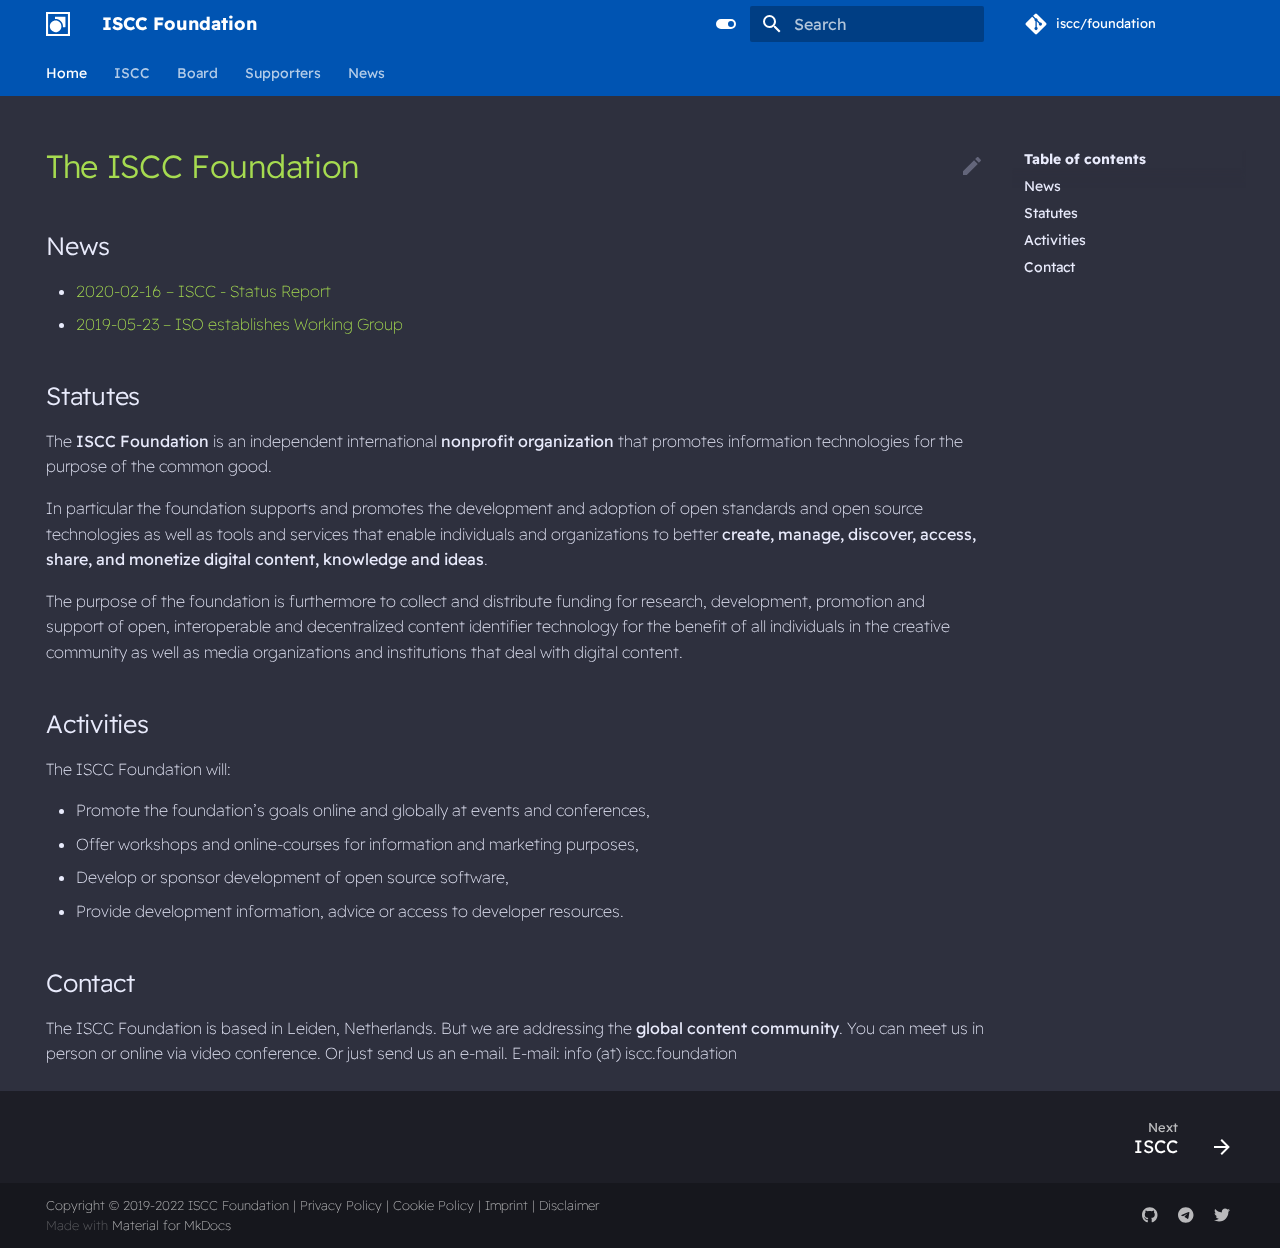
==== commit 697a2965: "Deployed 1935020 with MkDocs version: 1.4.0" ====
--- a/index.html
+++ b/index.html
@@ -63,7 +63,7 @@
     
     
     
-    <body dir="ltr" data-md-color-scheme="default" data-md-color-primary="" data-md-color-accent="">
+    <body dir="ltr" data-md-color-scheme="slate" data-md-color-primary="" data-md-color-accent="">
   
     
     
@@ -118,19 +118,19 @@
         
           
           
-          <input class="md-option" data-md-color-media="" data-md-color-scheme="default" data-md-color-primary="" data-md-color-accent=""  aria-label="Switch to dark mode"  type="radio" name="__palette" id="__palette_1">
-          
-            <label class="md-header__button md-icon" title="Switch to dark mode" for="__palette_2" hidden>
+          <input class="md-option" data-md-color-media="" data-md-color-scheme="slate" data-md-color-primary="" data-md-color-accent=""  aria-label="Switch to light mode"  type="radio" name="__palette" id="__palette_1">
+          
+            <label class="md-header__button md-icon" title="Switch to light mode" for="__palette_2" hidden>
+              <svg xmlns="http://www.w3.org/2000/svg" viewBox="0 0 24 24"><path d="M17 7H7a5 5 0 0 0-5 5 5 5 0 0 0 5 5h10a5 5 0 0 0 5-5 5 5 0 0 0-5-5m0 8a3 3 0 0 1-3-3 3 3 0 0 1 3-3 3 3 0 0 1 3 3 3 3 0 0 1-3 3Z"/></svg>
+            </label>
+          
+        
+          
+          
+          <input class="md-option" data-md-color-media="" data-md-color-scheme="default" data-md-color-primary="" data-md-color-accent=""  aria-label="Switch to dark mode"  type="radio" name="__palette" id="__palette_2">
+          
+            <label class="md-header__button md-icon" title="Switch to dark mode" for="__palette_1" hidden>
               <svg xmlns="http://www.w3.org/2000/svg" viewBox="0 0 24 24"><path d="M17 6H7c-3.31 0-6 2.69-6 6s2.69 6 6 6h10c3.31 0 6-2.69 6-6s-2.69-6-6-6zm0 10H7c-2.21 0-4-1.79-4-4s1.79-4 4-4h10c2.21 0 4 1.79 4 4s-1.79 4-4 4zM7 9c-1.66 0-3 1.34-3 3s1.34 3 3 3 3-1.34 3-3-1.34-3-3-3z"/></svg>
-            </label>
-          
-        
-          
-          
-          <input class="md-option" data-md-color-media="" data-md-color-scheme="slate" data-md-color-primary="" data-md-color-accent=""  aria-label="Switch to light mode"  type="radio" name="__palette" id="__palette_2">
-          
-            <label class="md-header__button md-icon" title="Switch to light mode" for="__palette_1" hidden>
-              <svg xmlns="http://www.w3.org/2000/svg" viewBox="0 0 24 24"><path d="M17 7H7a5 5 0 0 0-5 5 5 5 0 0 0 5 5h10a5 5 0 0 0 5-5 5 5 0 0 0-5-5m0 8a3 3 0 0 1-3-3 3 3 0 0 1 3-3 3 3 0 0 1 3 3 3 3 0 0 1-3 3Z"/></svg>
             </label>
           
         
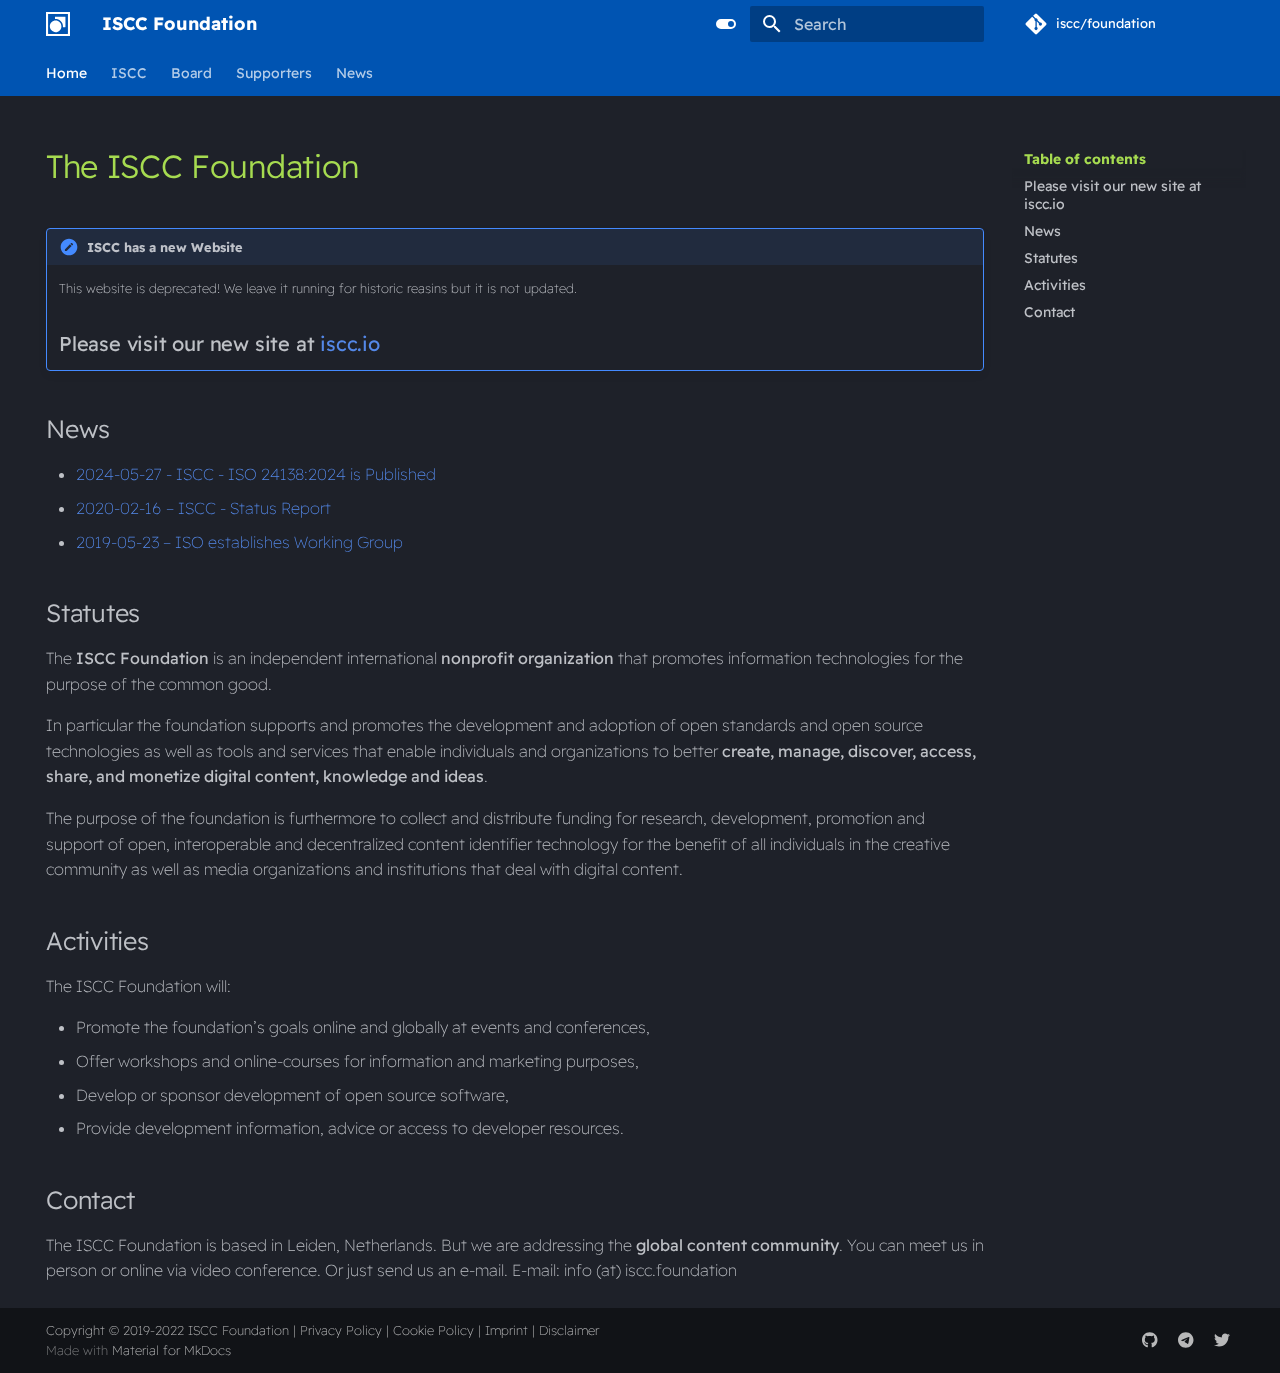
==== commit b8439830: "Deployed 413e28e with MkDocs version: 1.6.1" ====
--- a/index.html
+++ b/index.html
@@ -14,8 +14,13 @@
       
         <link rel="canonical" href="https://iscc.foundation/">
       
+      
+      
+        <link rel="next" href="iscc/">
+      
+      
       <link rel="icon" href="images/iscc-logo-icon-black.svg">
-      <meta name="generator" content="mkdocs-1.4.0, mkdocs-material-8.5.6">
+      <meta name="generator" content="mkdocs-1.6.1, mkdocs-material-9.5.40">
     
     
       
@@ -23,15 +28,17 @@
       
     
     
-      <link rel="stylesheet" href="assets/stylesheets/main.20d9efc8.min.css">
-      
-        
-        <link rel="stylesheet" href="assets/stylesheets/palette.cbb835fc.min.css">
-        
-      
-      
-
-    
+      <link rel="stylesheet" href="assets/stylesheets/main.8c3ca2c6.min.css">
+      
+        
+        <link rel="stylesheet" href="assets/stylesheets/palette.06af60db.min.css">
+      
+      
+
+
+    
+    
+      
     
     
       
@@ -39,7 +46,7 @@
     
       <link rel="stylesheet" href="styles/extra.css">
     
-    <script>__md_scope=new URL(".",location),__md_hash=e=>[...e].reduce((e,_)=>(e<<5)-e+_.charCodeAt(0),0),__md_get=(e,_=localStorage,t=__md_scope)=>JSON.parse(_.getItem(t.pathname+"."+e)),__md_set=(e,_,t=localStorage,a=__md_scope)=>{try{t.setItem(a.pathname+"."+e,JSON.stringify(_))}catch(e){}}</script>
+    <script>__md_scope=new URL(".",location),__md_hash=e=>[...e].reduce(((e,_)=>(e<<5)-e+_.charCodeAt(0)),0),__md_get=(e,_=localStorage,t=__md_scope)=>JSON.parse(_.getItem(t.pathname+"."+e)),__md_set=(e,_,t=localStorage,a=__md_scope)=>{try{t.setItem(a.pathname+"."+e,JSON.stringify(_))}catch(e){}}</script>
     
       
   
@@ -63,11 +70,8 @@
     
     
     
-    <body dir="ltr" data-md-color-scheme="slate" data-md-color-primary="" data-md-color-accent="">
-  
-    
-    
-      <script>var palette=__md_get("__palette");if(palette&&"object"==typeof palette.color)for(var key of Object.keys(palette.color))document.body.setAttribute("data-md-color-"+key,palette.color[key])</script>
+    <body dir="ltr" data-md-color-scheme="slate" data-md-color-primary="indigo" data-md-color-accent="indigo">
+  
     
     <input class="md-toggle" data-md-toggle="drawer" type="checkbox" id="__drawer" autocomplete="off">
     <input class="md-toggle" data-md-toggle="search" type="checkbox" id="__search" autocomplete="off">
@@ -95,7 +99,8 @@
 
     </a>
     <label class="md-header__button md-icon" for="__drawer">
-      <svg xmlns="http://www.w3.org/2000/svg" viewBox="0 0 24 24"><path d="M3 6h18v2H3V6m0 5h18v2H3v-2m0 5h18v2H3v-2Z"/></svg>
+      
+      <svg xmlns="http://www.w3.org/2000/svg" viewBox="0 0 24 24"><path d="M3 6h18v2H3zm0 5h18v2H3zm0 5h18v2H3z"/></svg>
     </label>
     <div class="md-header__title" data-md-component="header-title">
       <div class="md-header__ellipsis">
@@ -114,32 +119,40 @@
       </div>
     </div>
     
-      <form class="md-header__option" data-md-component="palette">
-        
-          
-          
-          <input class="md-option" data-md-color-media="" data-md-color-scheme="slate" data-md-color-primary="" data-md-color-accent=""  aria-label="Switch to light mode"  type="radio" name="__palette" id="__palette_1">
-          
-            <label class="md-header__button md-icon" title="Switch to light mode" for="__palette_2" hidden>
-              <svg xmlns="http://www.w3.org/2000/svg" viewBox="0 0 24 24"><path d="M17 7H7a5 5 0 0 0-5 5 5 5 0 0 0 5 5h10a5 5 0 0 0 5-5 5 5 0 0 0-5-5m0 8a3 3 0 0 1-3-3 3 3 0 0 1 3-3 3 3 0 0 1 3 3 3 3 0 0 1-3 3Z"/></svg>
-            </label>
-          
-        
-          
-          
-          <input class="md-option" data-md-color-media="" data-md-color-scheme="default" data-md-color-primary="" data-md-color-accent=""  aria-label="Switch to dark mode"  type="radio" name="__palette" id="__palette_2">
-          
-            <label class="md-header__button md-icon" title="Switch to dark mode" for="__palette_1" hidden>
-              <svg xmlns="http://www.w3.org/2000/svg" viewBox="0 0 24 24"><path d="M17 6H7c-3.31 0-6 2.69-6 6s2.69 6 6 6h10c3.31 0 6-2.69 6-6s-2.69-6-6-6zm0 10H7c-2.21 0-4-1.79-4-4s1.79-4 4-4h10c2.21 0 4 1.79 4 4s-1.79 4-4 4zM7 9c-1.66 0-3 1.34-3 3s1.34 3 3 3 3-1.34 3-3-1.34-3-3-3z"/></svg>
-            </label>
-          
-        
-      </form>
+      
+        <form class="md-header__option" data-md-component="palette">
+  
+    
+    
+    
+    <input class="md-option" data-md-color-media="" data-md-color-scheme="slate" data-md-color-primary="indigo" data-md-color-accent="indigo"  aria-label="Switch to light mode"  type="radio" name="__palette" id="__palette_0">
+    
+      <label class="md-header__button md-icon" title="Switch to light mode" for="__palette_1" hidden>
+        <svg xmlns="http://www.w3.org/2000/svg" viewBox="0 0 24 24"><path d="M17 7H7a5 5 0 0 0-5 5 5 5 0 0 0 5 5h10a5 5 0 0 0 5-5 5 5 0 0 0-5-5m0 8a3 3 0 0 1-3-3 3 3 0 0 1 3-3 3 3 0 0 1 3 3 3 3 0 0 1-3 3"/></svg>
+      </label>
+    
+  
+    
+    
+    
+    <input class="md-option" data-md-color-media="" data-md-color-scheme="default" data-md-color-primary="indigo" data-md-color-accent="indigo"  aria-label="Switch to dark mode"  type="radio" name="__palette" id="__palette_1">
+    
+      <label class="md-header__button md-icon" title="Switch to dark mode" for="__palette_0" hidden>
+        <svg xmlns="http://www.w3.org/2000/svg" viewBox="0 0 24 24"><path d="M17 6H7c-3.31 0-6 2.69-6 6s2.69 6 6 6h10c3.31 0 6-2.69 6-6s-2.69-6-6-6m0 10H7c-2.21 0-4-1.79-4-4s1.79-4 4-4h10c2.21 0 4 1.79 4 4s-1.79 4-4 4M7 9c-1.66 0-3 1.34-3 3s1.34 3 3 3 3-1.34 3-3-1.34-3-3-3"/></svg>
+      </label>
+    
+  
+</form>
+      
+    
+    
+      <script>var palette=__md_get("__palette");if(palette&&palette.color){if("(prefers-color-scheme)"===palette.color.media){var media=matchMedia("(prefers-color-scheme: light)"),input=document.querySelector(media.matches?"[data-md-color-media='(prefers-color-scheme: light)']":"[data-md-color-media='(prefers-color-scheme: dark)']");palette.color.media=input.getAttribute("data-md-color-media"),palette.color.scheme=input.getAttribute("data-md-color-scheme"),palette.color.primary=input.getAttribute("data-md-color-primary"),palette.color.accent=input.getAttribute("data-md-color-accent")}for(var[key,value]of Object.entries(palette.color))document.body.setAttribute("data-md-color-"+key,value)}</script>
     
     
     
       <label class="md-header__button md-icon" for="__search">
-        <svg xmlns="http://www.w3.org/2000/svg" viewBox="0 0 24 24"><path d="M9.5 3A6.5 6.5 0 0 1 16 9.5c0 1.61-.59 3.09-1.56 4.23l.27.27h.79l5 5-1.5 1.5-5-5v-.79l-.27-.27A6.516 6.516 0 0 1 9.5 16 6.5 6.5 0 0 1 3 9.5 6.5 6.5 0 0 1 9.5 3m0 2C7 5 5 7 5 9.5S7 14 9.5 14 14 12 14 9.5 12 5 9.5 5Z"/></svg>
+        
+        <svg xmlns="http://www.w3.org/2000/svg" viewBox="0 0 24 24"><path d="M9.5 3A6.5 6.5 0 0 1 16 9.5c0 1.61-.59 3.09-1.56 4.23l.27.27h.79l5 5-1.5 1.5-5-5v-.79l-.27-.27A6.52 6.52 0 0 1 9.5 16 6.5 6.5 0 0 1 3 9.5 6.5 6.5 0 0 1 9.5 3m0 2C7 5 5 7 5 9.5S7 14 9.5 14 14 12 14 9.5 12 5 9.5 5"/></svg>
       </label>
       <div class="md-search" data-md-component="search" role="dialog">
   <label class="md-search__overlay" for="__search"></label>
@@ -147,24 +160,27 @@
     <form class="md-search__form" name="search">
       <input type="text" class="md-search__input" name="query" aria-label="Search" placeholder="Search" autocapitalize="off" autocorrect="off" autocomplete="off" spellcheck="false" data-md-component="search-query" required>
       <label class="md-search__icon md-icon" for="__search">
-        <svg xmlns="http://www.w3.org/2000/svg" viewBox="0 0 24 24"><path d="M9.5 3A6.5 6.5 0 0 1 16 9.5c0 1.61-.59 3.09-1.56 4.23l.27.27h.79l5 5-1.5 1.5-5-5v-.79l-.27-.27A6.516 6.516 0 0 1 9.5 16 6.5 6.5 0 0 1 3 9.5 6.5 6.5 0 0 1 9.5 3m0 2C7 5 5 7 5 9.5S7 14 9.5 14 14 12 14 9.5 12 5 9.5 5Z"/></svg>
-        <svg xmlns="http://www.w3.org/2000/svg" viewBox="0 0 24 24"><path d="M20 11v2H8l5.5 5.5-1.42 1.42L4.16 12l7.92-7.92L13.5 5.5 8 11h12Z"/></svg>
+        
+        <svg xmlns="http://www.w3.org/2000/svg" viewBox="0 0 24 24"><path d="M9.5 3A6.5 6.5 0 0 1 16 9.5c0 1.61-.59 3.09-1.56 4.23l.27.27h.79l5 5-1.5 1.5-5-5v-.79l-.27-.27A6.52 6.52 0 0 1 9.5 16 6.5 6.5 0 0 1 3 9.5 6.5 6.5 0 0 1 9.5 3m0 2C7 5 5 7 5 9.5S7 14 9.5 14 14 12 14 9.5 12 5 9.5 5"/></svg>
+        
+        <svg xmlns="http://www.w3.org/2000/svg" viewBox="0 0 24 24"><path d="M20 11v2H8l5.5 5.5-1.42 1.42L4.16 12l7.92-7.92L13.5 5.5 8 11z"/></svg>
       </label>
       <nav class="md-search__options" aria-label="Search">
         
         <button type="reset" class="md-search__icon md-icon" title="Clear" aria-label="Clear" tabindex="-1">
-          <svg xmlns="http://www.w3.org/2000/svg" viewBox="0 0 24 24"><path d="M19 6.41 17.59 5 12 10.59 6.41 5 5 6.41 10.59 12 5 17.59 6.41 19 12 13.41 17.59 19 19 17.59 13.41 12 19 6.41Z"/></svg>
+          
+          <svg xmlns="http://www.w3.org/2000/svg" viewBox="0 0 24 24"><path d="M19 6.41 17.59 5 12 10.59 6.41 5 5 6.41 10.59 12 5 17.59 6.41 19 12 13.41 17.59 19 19 17.59 13.41 12z"/></svg>
         </button>
       </nav>
       
     </form>
     <div class="md-search__output">
-      <div class="md-search__scrollwrap" data-md-scrollfix>
+      <div class="md-search__scrollwrap" tabindex="0" data-md-scrollfix>
         <div class="md-search-result" data-md-component="search-result">
           <div class="md-search-result__meta">
             Initializing search
           </div>
-          <ol class="md-search-result__list"></ol>
+          <ol class="md-search-result__list" role="presentation"></ol>
         </div>
       </div>
     </div>
@@ -176,7 +192,7 @@
         <a href="https://github.com/iscc/foundation" title="Go to repository" class="md-source" data-md-component="source">
   <div class="md-source__icon md-icon">
     
-    <svg xmlns="http://www.w3.org/2000/svg" viewBox="0 0 448 512"><!--! Font Awesome Free 6.2.0 by @fontawesome - https://fontawesome.com License - https://fontawesome.com/license/free (Icons: CC BY 4.0, Fonts: SIL OFL 1.1, Code: MIT License) Copyright 2022 Fonticons, Inc.--><path d="M439.55 236.05 244 40.45a28.87 28.87 0 0 0-40.81 0l-40.66 40.63 51.52 51.52c27.06-9.14 52.68 16.77 43.39 43.68l49.66 49.66c34.23-11.8 61.18 31 35.47 56.69-26.49 26.49-70.21-2.87-56-37.34L240.22 199v121.85c25.3 12.54 22.26 41.85 9.08 55a34.34 34.34 0 0 1-48.55 0c-17.57-17.6-11.07-46.91 11.25-56v-123c-20.8-8.51-24.6-30.74-18.64-45L142.57 101 8.45 235.14a28.86 28.86 0 0 0 0 40.81l195.61 195.6a28.86 28.86 0 0 0 40.8 0l194.69-194.69a28.86 28.86 0 0 0 0-40.81z"/></svg>
+    <svg xmlns="http://www.w3.org/2000/svg" viewBox="0 0 448 512"><!--! Font Awesome Free 6.6.0 by @fontawesome - https://fontawesome.com License - https://fontawesome.com/license/free (Icons: CC BY 4.0, Fonts: SIL OFL 1.1, Code: MIT License) Copyright 2024 Fonticons, Inc.--><path d="M439.55 236.05 244 40.45a28.87 28.87 0 0 0-40.81 0l-40.66 40.63 51.52 51.52c27.06-9.14 52.68 16.77 43.39 43.68l49.66 49.66c34.23-11.8 61.18 31 35.47 56.69-26.49 26.49-70.21-2.87-56-37.34L240.22 199v121.85c25.3 12.54 22.26 41.85 9.08 55a34.34 34.34 0 0 1-48.55 0c-17.57-17.6-11.07-46.91 11.25-56v-123c-20.8-8.51-24.6-30.74-18.64-45L142.57 101 8.45 235.14a28.86 28.86 0 0 0 0 40.81l195.61 195.6a28.86 28.86 0 0 0 40.8 0l194.69-194.69a28.86 28.86 0 0 0 0-40.81"/></svg>
   </div>
   <div class="md-source__repository">
     iscc/foundation
@@ -195,7 +211,7 @@
           
             
 <nav class="md-tabs" aria-label="Tabs" data-md-component="tabs">
-  <div class="md-tabs__inner md-grid">
+  <div class="md-grid">
     <ul class="md-tabs__list">
       
         
@@ -203,64 +219,86 @@
   
     
   
-
-
-  <li class="md-tabs__item">
-    <a href="." class="md-tabs__link md-tabs__link--active">
-      Home
-    </a>
-  </li>
-
-      
-        
-  
-  
-
-
-  <li class="md-tabs__item">
-    <a href="iscc/" class="md-tabs__link">
-      ISCC
-    </a>
-  </li>
-
-      
-        
-  
-  
-
-
-  <li class="md-tabs__item">
-    <a href="board/" class="md-tabs__link">
-      Board
-    </a>
-  </li>
-
-      
-        
-  
-  
-
-
-  <li class="md-tabs__item">
-    <a href="support/" class="md-tabs__link">
-      Supporters
-    </a>
-  </li>
-
-      
-        
-  
-  
-
-
+  
+    <li class="md-tabs__item md-tabs__item--active">
+      <a href="." class="md-tabs__link">
+        
+  
+    
+  
+  Home
+
+      </a>
+    </li>
+  
+
+      
+        
   
   
   
     <li class="md-tabs__item">
-      <a href="news/2020-02-16/" class="md-tabs__link">
-        News
-      </a>
-    </li>
+      <a href="iscc/" class="md-tabs__link">
+        
+  
+    
+  
+  ISCC
+
+      </a>
+    </li>
+  
+
+      
+        
+  
+  
+  
+    <li class="md-tabs__item">
+      <a href="board/" class="md-tabs__link">
+        
+  
+    
+  
+  Board
+
+      </a>
+    </li>
+  
+
+      
+        
+  
+  
+  
+    <li class="md-tabs__item">
+      <a href="support/" class="md-tabs__link">
+        
+  
+    
+  
+  Supporters
+
+      </a>
+    </li>
+  
+
+      
+        
+  
+  
+  
+    
+    
+      <li class="md-tabs__item">
+        <a href="news/2020-02-16/" class="md-tabs__link">
+          
+  
+  News
+
+        </a>
+      </li>
+    
   
 
       
@@ -282,6 +320,7 @@
                   <div class="md-sidebar__inner">
                     
 
+
   
 
 
@@ -299,7 +338,7 @@
       <a href="https://github.com/iscc/foundation" title="Go to repository" class="md-source" data-md-component="source">
   <div class="md-source__icon md-icon">
     
-    <svg xmlns="http://www.w3.org/2000/svg" viewBox="0 0 448 512"><!--! Font Awesome Free 6.2.0 by @fontawesome - https://fontawesome.com License - https://fontawesome.com/license/free (Icons: CC BY 4.0, Fonts: SIL OFL 1.1, Code: MIT License) Copyright 2022 Fonticons, Inc.--><path d="M439.55 236.05 244 40.45a28.87 28.87 0 0 0-40.81 0l-40.66 40.63 51.52 51.52c27.06-9.14 52.68 16.77 43.39 43.68l49.66 49.66c34.23-11.8 61.18 31 35.47 56.69-26.49 26.49-70.21-2.87-56-37.34L240.22 199v121.85c25.3 12.54 22.26 41.85 9.08 55a34.34 34.34 0 0 1-48.55 0c-17.57-17.6-11.07-46.91 11.25-56v-123c-20.8-8.51-24.6-30.74-18.64-45L142.57 101 8.45 235.14a28.86 28.86 0 0 0 0 40.81l195.61 195.6a28.86 28.86 0 0 0 40.8 0l194.69-194.69a28.86 28.86 0 0 0 0-40.81z"/></svg>
+    <svg xmlns="http://www.w3.org/2000/svg" viewBox="0 0 448 512"><!--! Font Awesome Free 6.6.0 by @fontawesome - https://fontawesome.com License - https://fontawesome.com/license/free (Icons: CC BY 4.0, Fonts: SIL OFL 1.1, Code: MIT License) Copyright 2024 Fonticons, Inc.--><path d="M439.55 236.05 244 40.45a28.87 28.87 0 0 0-40.81 0l-40.66 40.63 51.52 51.52c27.06-9.14 52.68 16.77 43.39 43.68l49.66 49.66c34.23-11.8 61.18 31 35.47 56.69-26.49 26.49-70.21-2.87-56-37.34L240.22 199v121.85c25.3 12.54 22.26 41.85 9.08 55a34.34 34.34 0 0 1-48.55 0c-17.57-17.6-11.07-46.91 11.25-56v-123c-20.8-8.51-24.6-30.74-18.64-45L142.57 101 8.45 235.14a28.86 28.86 0 0 0 0 40.81l195.61 195.6a28.86 28.86 0 0 0 40.8 0l194.69-194.69a28.86 28.86 0 0 0 0-40.81"/></svg>
   </div>
   <div class="md-source__repository">
     iscc/foundation
@@ -311,28 +350,39 @@
     
       
       
-      
-
-  
-  
-    
+  
+  
+    
+  
   
   
     <li class="md-nav__item md-nav__item--active">
       
-      <input class="md-nav__toggle md-toggle" data-md-toggle="toc" type="checkbox" id="__toc">
+      <input class="md-nav__toggle md-toggle" type="checkbox" id="__toc">
       
       
         
       
       
         <label class="md-nav__link md-nav__link--active" for="__toc">
-          Home
+          
+  
+  <span class="md-ellipsis">
+    Home
+  </span>
+  
+
           <span class="md-nav__icon md-icon"></span>
         </label>
       
       <a href="." class="md-nav__link md-nav__link--active">
-        Home
+        
+  
+  <span class="md-ellipsis">
+    Home
+  </span>
+  
+
       </a>
       
         
@@ -351,29 +401,46 @@
     <ul class="md-nav__list" data-md-component="toc" data-md-scrollfix>
       
         <li class="md-nav__item">
+  <a href="#please-visit-our-new-site-at-isccio" class="md-nav__link">
+    <span class="md-ellipsis">
+      Please visit our new site at iscc.io
+    </span>
+  </a>
+  
+</li>
+      
+        <li class="md-nav__item">
   <a href="#news" class="md-nav__link">
-    News
+    <span class="md-ellipsis">
+      News
+    </span>
   </a>
   
 </li>
       
         <li class="md-nav__item">
   <a href="#statutes" class="md-nav__link">
-    Statutes
+    <span class="md-ellipsis">
+      Statutes
+    </span>
   </a>
   
 </li>
       
         <li class="md-nav__item">
   <a href="#activities" class="md-nav__link">
-    Activities
+    <span class="md-ellipsis">
+      Activities
+    </span>
   </a>
   
 </li>
       
         <li class="md-nav__item">
   <a href="#contact" class="md-nav__link">
-    Contact
+    <span class="md-ellipsis">
+      Contact
+    </span>
   </a>
   
 </li>
@@ -388,107 +455,147 @@
     
       
       
-      
-
+  
   
   
   
     <li class="md-nav__item">
       <a href="iscc/" class="md-nav__link">
-        ISCC
-      </a>
-    </li>
-  
-
-    
-      
-      
-      
-
+        
+  
+  <span class="md-ellipsis">
+    ISCC
+  </span>
+  
+
+      </a>
+    </li>
+  
+
+    
+      
+      
+  
   
   
   
     <li class="md-nav__item">
       <a href="board/" class="md-nav__link">
-        Board
-      </a>
-    </li>
-  
-
-    
-      
-      
-      
-
+        
+  
+  <span class="md-ellipsis">
+    Board
+  </span>
+  
+
+      </a>
+    </li>
+  
+
+    
+      
+      
+  
   
   
   
     <li class="md-nav__item">
       <a href="support/" class="md-nav__link">
-        Supporters
-      </a>
-    </li>
-  
-
-    
-      
-      
-      
-
-  
-  
-  
+        
+  
+  <span class="md-ellipsis">
+    Supporters
+  </span>
+  
+
+      </a>
+    </li>
+  
+
+    
+      
+      
+  
+  
+  
+  
+    
+    
+    
+      
+      
+    
     
     <li class="md-nav__item md-nav__item--nested">
       
-      
-        <input class="md-nav__toggle md-toggle" data-md-toggle="__nav_5" type="checkbox" id="__nav_5" >
-      
-      
-      
-      
-        <label class="md-nav__link" for="__nav_5">
-          News
-          <span class="md-nav__icon md-icon"></span>
-        </label>
-      
-      <nav class="md-nav" aria-label="News" data-md-level="1">
-        <label class="md-nav__title" for="__nav_5">
-          <span class="md-nav__icon md-icon"></span>
-          News
-        </label>
-        <ul class="md-nav__list" data-md-scrollfix>
-          
+        
+        
+        <input class="md-nav__toggle md-toggle " type="checkbox" id="__nav_5" >
+        
+          
+          <label class="md-nav__link" for="__nav_5" id="__nav_5_label" tabindex="0">
+            
+  
+  <span class="md-ellipsis">
+    News
+  </span>
+  
+
+            <span class="md-nav__icon md-icon"></span>
+          </label>
+        
+        <nav class="md-nav" data-md-level="1" aria-labelledby="__nav_5_label" aria-expanded="false">
+          <label class="md-nav__title" for="__nav_5">
+            <span class="md-nav__icon md-icon"></span>
+            News
+          </label>
+          <ul class="md-nav__list" data-md-scrollfix>
             
               
+                
+  
   
   
   
     <li class="md-nav__item">
       <a href="news/2020-02-16/" class="md-nav__link">
-        2020-02-16
-      </a>
-    </li>
-  
-
-            
-          
-            
+        
+  
+  <span class="md-ellipsis">
+    2020-02-16
+  </span>
+  
+
+      </a>
+    </li>
+  
+
               
+            
+              
+                
+  
   
   
   
     <li class="md-nav__item">
       <a href="news/2019-05-23/" class="md-nav__link">
-        2019-05-22
-      </a>
-    </li>
-  
-
-            
-          
-        </ul>
-      </nav>
+        
+  
+  <span class="md-ellipsis">
+    2019-05-22
+  </span>
+  
+
+      </a>
+    </li>
+  
+
+              
+            
+          </ul>
+        </nav>
+      
     </li>
   
 
@@ -522,29 +629,46 @@
     <ul class="md-nav__list" data-md-component="toc" data-md-scrollfix>
       
         <li class="md-nav__item">
+  <a href="#please-visit-our-new-site-at-isccio" class="md-nav__link">
+    <span class="md-ellipsis">
+      Please visit our new site at iscc.io
+    </span>
+  </a>
+  
+</li>
+      
+        <li class="md-nav__item">
   <a href="#news" class="md-nav__link">
-    News
+    <span class="md-ellipsis">
+      News
+    </span>
   </a>
   
 </li>
       
         <li class="md-nav__item">
   <a href="#statutes" class="md-nav__link">
-    Statutes
+    <span class="md-ellipsis">
+      Statutes
+    </span>
   </a>
   
 </li>
       
         <li class="md-nav__item">
   <a href="#activities" class="md-nav__link">
-    Activities
+    <span class="md-ellipsis">
+      Activities
+    </span>
   </a>
   
 </li>
       
         <li class="md-nav__item">
   <a href="#contact" class="md-nav__link">
-    Contact
+    <span class="md-ellipsis">
+      Contact
+    </span>
   </a>
   
 </li>
@@ -563,15 +687,19 @@
                 
                   
 
-  <a href="https://github.com/iscc/foundation/edit/main/docs/index.md" title="Edit this page" class="md-content__button md-icon">
-    
-    <svg xmlns="http://www.w3.org/2000/svg" viewBox="0 0 24 24"><path d="M20.71 7.04c.39-.39.39-1.04 0-1.41l-2.34-2.34c-.37-.39-1.02-.39-1.41 0l-1.84 1.83 3.75 3.75M3 17.25V21h3.75L17.81 9.93l-3.75-3.75L3 17.25Z"/></svg>
-  </a>
+  
+  
 
 
 <h1 id="the-iscc-foundation">The ISCC Foundation<a class="headerlink" href="#the-iscc-foundation" title="Permanent link">#</a></h1>
+<div class="admonition note">
+<p class="admonition-title">ISCC has a new Website</p>
+<p>This website is deprecated! We leave it running for historic reasins but it is not updated.</p>
+<h2 id="please-visit-our-new-site-at-isccio"><strong>Please visit our new site at <a href="https://iscc.io">iscc.io</a></strong><a class="headerlink" href="#please-visit-our-new-site-at-isccio" title="Permanent link">#</a></h2>
+</div>
 <h2 id="news">News<a class="headerlink" href="#news" title="Permanent link">#</a></h2>
 <ul>
+<li><a href="https://iscc.io/iso-publishes-new-standard-enabling-content-transparency-iso-24138/">2024-05-27 - ISCC - ISO 24138:2024 is Published</a></li>
 <li><a href="news/2020-02-16/">2020-02-16 – ISCC - Status Report</a></li>
 <li><a href="news/2019-05-23/">2019-05-23 – ISO establishes Working Group</a></li>
 </ul>
@@ -600,6 +728,16 @@
 E-mail: info (at) iscc.foundation</p>
 
 
+
+
+
+
+
+  
+  
+
+
+
   
 
 
@@ -612,39 +750,18 @@
             </div>
           
           
+<script>var target=document.getElementById(location.hash.slice(1));target&&target.name&&(target.checked=target.name.startsWith("__tabbed_"))</script>
         </div>
         
-          <a href="#" class="md-top md-icon" data-md-component="top" hidden>
-            <svg xmlns="http://www.w3.org/2000/svg" viewBox="0 0 24 24"><path d="M13 20h-2V8l-5.5 5.5-1.42-1.42L12 4.16l7.92 7.92-1.42 1.42L13 8v12Z"/></svg>
-            Back to top
-          </a>
+          <button type="button" class="md-top md-icon" data-md-component="top" hidden>
+  
+  <svg xmlns="http://www.w3.org/2000/svg" viewBox="0 0 24 24"><path d="M13 20h-2V8l-5.5 5.5-1.42-1.42L12 4.16l7.92 7.92-1.42 1.42L13 8z"/></svg>
+  Back to top
+</button>
         
       </main>
       
         <footer class="md-footer">
-  
-    
-      
-    
-    <nav class="md-footer__inner md-grid" aria-label="Footer" >
-      
-      
-        
-        <a href="iscc/" class="md-footer__link md-footer__link--next" aria-label="Next: ISCC" rel="next">
-          <div class="md-footer__title">
-            <div class="md-ellipsis">
-              <span class="md-footer__direction">
-                Next
-              </span>
-              ISCC
-            </div>
-          </div>
-          <div class="md-footer__button md-icon">
-            <svg xmlns="http://www.w3.org/2000/svg" viewBox="0 0 24 24"><path d="M4 11v2h12l-5.5 5.5 1.42 1.42L19.84 12l-7.92-7.92L10.5 5.5 16 11H4Z"/></svg>
-          </div>
-        </a>
-      
-    </nav>
   
   <div class="md-footer-meta md-typeset">
     <div class="md-footer-meta__inner md-grid">
@@ -666,29 +783,35 @@
   
     
     
+    
+    
       
       
     
     <a href="https://github.com/iscc" target="_blank" rel="noopener" title="github.com" class="md-social__link">
-      <svg xmlns="http://www.w3.org/2000/svg" viewBox="0 0 496 512"><!--! Font Awesome Free 6.2.0 by @fontawesome - https://fontawesome.com License - https://fontawesome.com/license/free (Icons: CC BY 4.0, Fonts: SIL OFL 1.1, Code: MIT License) Copyright 2022 Fonticons, Inc.--><path d="M165.9 397.4c0 2-2.3 3.6-5.2 3.6-3.3.3-5.6-1.3-5.6-3.6 0-2 2.3-3.6 5.2-3.6 3-.3 5.6 1.3 5.6 3.6zm-31.1-4.5c-.7 2 1.3 4.3 4.3 4.9 2.6 1 5.6 0 6.2-2s-1.3-4.3-4.3-5.2c-2.6-.7-5.5.3-6.2 2.3zm44.2-1.7c-2.9.7-4.9 2.6-4.6 4.9.3 2 2.9 3.3 5.9 2.6 2.9-.7 4.9-2.6 4.6-4.6-.3-1.9-3-3.2-5.9-2.9zM244.8 8C106.1 8 0 113.3 0 252c0 110.9 69.8 205.8 169.5 239.2 12.8 2.3 17.3-5.6 17.3-12.1 0-6.2-.3-40.4-.3-61.4 0 0-70 15-84.7-29.8 0 0-11.4-29.1-27.8-36.6 0 0-22.9-15.7 1.6-15.4 0 0 24.9 2 38.6 25.8 21.9 38.6 58.6 27.5 72.9 20.9 2.3-16 8.8-27.1 16-33.7-55.9-6.2-112.3-14.3-112.3-110.5 0-27.5 7.6-41.3 23.6-58.9-2.6-6.5-11.1-33.3 2.6-67.9 20.9-6.5 69 27 69 27 20-5.6 41.5-8.5 62.8-8.5s42.8 2.9 62.8 8.5c0 0 48.1-33.6 69-27 13.7 34.7 5.2 61.4 2.6 67.9 16 17.7 25.8 31.5 25.8 58.9 0 96.5-58.9 104.2-114.8 110.5 9.2 7.9 17 22.9 17 46.4 0 33.7-.3 75.4-.3 83.6 0 6.5 4.6 14.4 17.3 12.1C428.2 457.8 496 362.9 496 252 496 113.3 383.5 8 244.8 8zM97.2 352.9c-1.3 1-1 3.3.7 5.2 1.6 1.6 3.9 2.3 5.2 1 1.3-1 1-3.3-.7-5.2-1.6-1.6-3.9-2.3-5.2-1zm-10.8-8.1c-.7 1.3.3 2.9 2.3 3.9 1.6 1 3.6.7 4.3-.7.7-1.3-.3-2.9-2.3-3.9-2-.6-3.6-.3-4.3.7zm32.4 35.6c-1.6 1.3-1 4.3 1.3 6.2 2.3 2.3 5.2 2.6 6.5 1 1.3-1.3.7-4.3-1.3-6.2-2.2-2.3-5.2-2.6-6.5-1zm-11.4-14.7c-1.6 1-1.6 3.6 0 5.9 1.6 2.3 4.3 3.3 5.6 2.3 1.6-1.3 1.6-3.9 0-6.2-1.4-2.3-4-3.3-5.6-2z"/></svg>
+      <svg xmlns="http://www.w3.org/2000/svg" viewBox="0 0 496 512"><!--! Font Awesome Free 6.6.0 by @fontawesome - https://fontawesome.com License - https://fontawesome.com/license/free (Icons: CC BY 4.0, Fonts: SIL OFL 1.1, Code: MIT License) Copyright 2024 Fonticons, Inc.--><path d="M165.9 397.4c0 2-2.3 3.6-5.2 3.6-3.3.3-5.6-1.3-5.6-3.6 0-2 2.3-3.6 5.2-3.6 3-.3 5.6 1.3 5.6 3.6m-31.1-4.5c-.7 2 1.3 4.3 4.3 4.9 2.6 1 5.6 0 6.2-2s-1.3-4.3-4.3-5.2c-2.6-.7-5.5.3-6.2 2.3m44.2-1.7c-2.9.7-4.9 2.6-4.6 4.9.3 2 2.9 3.3 5.9 2.6 2.9-.7 4.9-2.6 4.6-4.6-.3-1.9-3-3.2-5.9-2.9M244.8 8C106.1 8 0 113.3 0 252c0 110.9 69.8 205.8 169.5 239.2 12.8 2.3 17.3-5.6 17.3-12.1 0-6.2-.3-40.4-.3-61.4 0 0-70 15-84.7-29.8 0 0-11.4-29.1-27.8-36.6 0 0-22.9-15.7 1.6-15.4 0 0 24.9 2 38.6 25.8 21.9 38.6 58.6 27.5 72.9 20.9 2.3-16 8.8-27.1 16-33.7-55.9-6.2-112.3-14.3-112.3-110.5 0-27.5 7.6-41.3 23.6-58.9-2.6-6.5-11.1-33.3 2.6-67.9 20.9-6.5 69 27 69 27 20-5.6 41.5-8.5 62.8-8.5s42.8 2.9 62.8 8.5c0 0 48.1-33.6 69-27 13.7 34.7 5.2 61.4 2.6 67.9 16 17.7 25.8 31.5 25.8 58.9 0 96.5-58.9 104.2-114.8 110.5 9.2 7.9 17 22.9 17 46.4 0 33.7-.3 75.4-.3 83.6 0 6.5 4.6 14.4 17.3 12.1C428.2 457.8 496 362.9 496 252 496 113.3 383.5 8 244.8 8M97.2 352.9c-1.3 1-1 3.3.7 5.2 1.6 1.6 3.9 2.3 5.2 1 1.3-1 1-3.3-.7-5.2-1.6-1.6-3.9-2.3-5.2-1m-10.8-8.1c-.7 1.3.3 2.9 2.3 3.9 1.6 1 3.6.7 4.3-.7.7-1.3-.3-2.9-2.3-3.9-2-.6-3.6-.3-4.3.7m32.4 35.6c-1.6 1.3-1 4.3 1.3 6.2 2.3 2.3 5.2 2.6 6.5 1 1.3-1.3.7-4.3-1.3-6.2-2.2-2.3-5.2-2.6-6.5-1m-11.4-14.7c-1.6 1-1.6 3.6 0 5.9s4.3 3.3 5.6 2.3c1.6-1.3 1.6-3.9 0-6.2-1.4-2.3-4-3.3-5.6-2"/></svg>
     </a>
   
     
     
+    
+    
       
       
     
     <a href="https://t.me/iscc_dev" target="_blank" rel="noopener" title="t.me" class="md-social__link">
-      <svg xmlns="http://www.w3.org/2000/svg" viewBox="0 0 496 512"><!--! Font Awesome Free 6.2.0 by @fontawesome - https://fontawesome.com License - https://fontawesome.com/license/free (Icons: CC BY 4.0, Fonts: SIL OFL 1.1, Code: MIT License) Copyright 2022 Fonticons, Inc.--><path d="M248 8C111.033 8 0 119.033 0 256s111.033 248 248 248 248-111.033 248-248S384.967 8 248 8Zm114.952 168.66c-3.732 39.215-19.881 134.378-28.1 178.3-3.476 18.584-10.322 24.816-16.948 25.425-14.4 1.326-25.338-9.517-39.287-18.661-21.827-14.308-34.158-23.215-55.346-37.177-24.485-16.135-8.612-25 5.342-39.5 3.652-3.793 67.107-61.51 68.335-66.746.153-.655.3-3.1-1.154-4.384s-3.59-.849-5.135-.5q-3.283.746-104.608 69.142-14.845 10.194-26.894 9.934c-8.855-.191-25.888-5.006-38.551-9.123-15.531-5.048-27.875-7.717-26.8-16.291q.84-6.7 18.45-13.7 108.446-47.248 144.628-62.3c68.872-28.647 83.183-33.623 92.511-33.789 2.052-.034 6.639.474 9.61 2.885a10.452 10.452 0 0 1 3.53 6.716 43.765 43.765 0 0 1 .417 9.769Z"/></svg>
+      <svg xmlns="http://www.w3.org/2000/svg" viewBox="0 0 496 512"><!--! Font Awesome Free 6.6.0 by @fontawesome - https://fontawesome.com License - https://fontawesome.com/license/free (Icons: CC BY 4.0, Fonts: SIL OFL 1.1, Code: MIT License) Copyright 2024 Fonticons, Inc.--><path d="M248 8C111.033 8 0 119.033 0 256s111.033 248 248 248 248-111.033 248-248S384.967 8 248 8m114.952 168.66c-3.732 39.215-19.881 134.378-28.1 178.3-3.476 18.584-10.322 24.816-16.948 25.425-14.4 1.326-25.338-9.517-39.287-18.661-21.827-14.308-34.158-23.215-55.346-37.177-24.485-16.135-8.612-25 5.342-39.5 3.652-3.793 67.107-61.51 68.335-66.746.153-.655.3-3.1-1.154-4.384s-3.59-.849-5.135-.5q-3.283.746-104.608 69.142-14.845 10.194-26.894 9.934c-8.855-.191-25.888-5.006-38.551-9.123-15.531-5.048-27.875-7.717-26.8-16.291q.84-6.7 18.45-13.7 108.446-47.248 144.628-62.3c68.872-28.647 83.183-33.623 92.511-33.789 2.052-.034 6.639.474 9.61 2.885a10.45 10.45 0 0 1 3.53 6.716 43.8 43.8 0 0 1 .417 9.769"/></svg>
     </a>
   
     
     
+    
+    
       
       
     
     <a href="https://twitter.com/iscc_foundation" target="_blank" rel="noopener" title="twitter.com" class="md-social__link">
-      <svg xmlns="http://www.w3.org/2000/svg" viewBox="0 0 512 512"><!--! Font Awesome Free 6.2.0 by @fontawesome - https://fontawesome.com License - https://fontawesome.com/license/free (Icons: CC BY 4.0, Fonts: SIL OFL 1.1, Code: MIT License) Copyright 2022 Fonticons, Inc.--><path d="M459.37 151.716c.325 4.548.325 9.097.325 13.645 0 138.72-105.583 298.558-298.558 298.558-59.452 0-114.68-17.219-161.137-47.106 8.447.974 16.568 1.299 25.34 1.299 49.055 0 94.213-16.568 130.274-44.832-46.132-.975-84.792-31.188-98.112-72.772 6.498.974 12.995 1.624 19.818 1.624 9.421 0 18.843-1.3 27.614-3.573-48.081-9.747-84.143-51.98-84.143-102.985v-1.299c13.969 7.797 30.214 12.67 47.431 13.319-28.264-18.843-46.781-51.005-46.781-87.391 0-19.492 5.197-37.36 14.294-52.954 51.655 63.675 129.3 105.258 216.365 109.807-1.624-7.797-2.599-15.918-2.599-24.04 0-57.828 46.782-104.934 104.934-104.934 30.213 0 57.502 12.67 76.67 33.137 23.715-4.548 46.456-13.32 66.599-25.34-7.798 24.366-24.366 44.833-46.132 57.827 21.117-2.273 41.584-8.122 60.426-16.243-14.292 20.791-32.161 39.308-52.628 54.253z"/></svg>
+      <svg xmlns="http://www.w3.org/2000/svg" viewBox="0 0 512 512"><!--! Font Awesome Free 6.6.0 by @fontawesome - https://fontawesome.com License - https://fontawesome.com/license/free (Icons: CC BY 4.0, Fonts: SIL OFL 1.1, Code: MIT License) Copyright 2024 Fonticons, Inc.--><path d="M459.37 151.716c.325 4.548.325 9.097.325 13.645 0 138.72-105.583 298.558-298.558 298.558-59.452 0-114.68-17.219-161.137-47.106 8.447.974 16.568 1.299 25.34 1.299 49.055 0 94.213-16.568 130.274-44.832-46.132-.975-84.792-31.188-98.112-72.772 6.498.974 12.995 1.624 19.818 1.624 9.421 0 18.843-1.3 27.614-3.573-48.081-9.747-84.143-51.98-84.143-102.985v-1.299c13.969 7.797 30.214 12.67 47.431 13.319-28.264-18.843-46.781-51.005-46.781-87.391 0-19.492 5.197-37.36 14.294-52.954 51.655 63.675 129.3 105.258 216.365 109.807-1.624-7.797-2.599-15.918-2.599-24.04 0-57.828 46.782-104.934 104.934-104.934 30.213 0 57.502 12.67 76.67 33.137 23.715-4.548 46.456-13.32 66.599-25.34-7.798 24.366-24.366 44.833-46.132 57.827 21.117-2.273 41.584-8.122 60.426-16.243-14.292 20.791-32.161 39.308-52.628 54.253"/></svg>
     </a>
   
 </div>
@@ -702,10 +825,11 @@
       <div class="md-dialog__inner md-typeset"></div>
     </div>
     
-    <script id="__config" type="application/json">{"base": ".", "features": ["navigation.tracking", "navigation.tabs", "navigation.top"], "search": "assets/javascripts/workers/search.5bf1dace.min.js", "translations": {"clipboard.copied": "Copied to clipboard", "clipboard.copy": "Copy to clipboard", "search.config.lang": "en", "search.config.pipeline": "trimmer, stopWordFilter", "search.config.separator": "[\\s\\-]+", "search.placeholder": "Search", "search.result.more.one": "1 more on this page", "search.result.more.other": "# more on this page", "search.result.none": "No matching documents", "search.result.one": "1 matching document", "search.result.other": "# matching documents", "search.result.placeholder": "Type to start searching", "search.result.term.missing": "Missing", "select.version.title": "Select version"}}</script>
-    
-    
-      <script src="assets/javascripts/bundle.078830c0.min.js"></script>
+    
+    <script id="__config" type="application/json">{"base": ".", "features": ["navigation.tracking", "navigation.tabs", "navigation.top"], "search": "assets/javascripts/workers/search.6ce7567c.min.js", "translations": {"clipboard.copied": "Copied to clipboard", "clipboard.copy": "Copy to clipboard", "search.result.more.one": "1 more on this page", "search.result.more.other": "# more on this page", "search.result.none": "No matching documents", "search.result.one": "1 matching document", "search.result.other": "# matching documents", "search.result.placeholder": "Type to start searching", "search.result.term.missing": "Missing", "select.version": "Select version"}}</script>
+    
+    
+      <script src="assets/javascripts/bundle.525ec568.min.js"></script>
       
     
   </body>
--- a/assets/stylesheets/main.8c3ca2c6.min.css
+++ b/assets/stylesheets/main.8c3ca2c6.min.css
@@ -0,0 +1 @@
+@charset "UTF-8";html{-webkit-text-size-adjust:none;-moz-text-size-adjust:none;text-size-adjust:none;box-sizing:border-box}*,:after,:before{box-sizing:inherit}@media (prefers-reduced-motion){*,:after,:before{transition:none!important}}body{margin:0}a,button,input,label{-webkit-tap-highlight-color:transparent}a{color:inherit;text-decoration:none}hr{border:0;box-sizing:initial;display:block;height:.05rem;overflow:visible;padding:0}small{font-size:80%}sub,sup{line-height:1em}img{border-style:none}table{border-collapse:initial;border-spacing:0}td,th{font-weight:400;vertical-align:top}button{background:#0000;border:0;font-family:inherit;font-size:inherit;margin:0;padding:0}input{border:0;outline:none}:root{--md-primary-fg-color:#4051b5;--md-primary-fg-color--light:#5d6cc0;--md-primary-fg-color--dark:#303fa1;--md-primary-bg-color:#fff;--md-primary-bg-color--light:#ffffffb3;--md-accent-fg-color:#526cfe;--md-accent-fg-color--transparent:#526cfe1a;--md-accent-bg-color:#fff;--md-accent-bg-color--light:#ffffffb3}[data-md-color-scheme=default]{color-scheme:light}[data-md-color-scheme=default] img[src$="#gh-dark-mode-only"],[data-md-color-scheme=default] img[src$="#only-dark"]{display:none}:root,[data-md-color-scheme=default]{--md-hue:225deg;--md-default-fg-color:#000000de;--md-default-fg-color--light:#0000008a;--md-default-fg-color--lighter:#00000052;--md-default-fg-color--lightest:#00000012;--md-default-bg-color:#fff;--md-default-bg-color--light:#ffffffb3;--md-default-bg-color--lighter:#ffffff4d;--md-default-bg-color--lightest:#ffffff1f;--md-code-fg-color:#36464e;--md-code-bg-color:#f5f5f5;--md-code-hl-color:#4287ff;--md-code-hl-color--light:#4287ff1a;--md-code-hl-number-color:#d52a2a;--md-code-hl-special-color:#db1457;--md-code-hl-function-color:#a846b9;--md-code-hl-constant-color:#6e59d9;--md-code-hl-keyword-color:#3f6ec6;--md-code-hl-string-color:#1c7d4d;--md-code-hl-name-color:var(--md-code-fg-color);--md-code-hl-operator-color:var(--md-default-fg-color--light);--md-code-hl-punctuation-color:var(--md-default-fg-color--light);--md-code-hl-comment-color:var(--md-default-fg-color--light);--md-code-hl-generic-color:var(--md-default-fg-color--light);--md-code-hl-variable-color:var(--md-default-fg-color--light);--md-typeset-color:var(--md-default-fg-color);--md-typeset-a-color:var(--md-primary-fg-color);--md-typeset-del-color:#f5503d26;--md-typeset-ins-color:#0bd57026;--md-typeset-kbd-color:#fafafa;--md-typeset-kbd-accent-color:#fff;--md-typeset-kbd-border-color:#b8b8b8;--md-typeset-mark-color:#ffff0080;--md-typeset-table-color:#0000001f;--md-typeset-table-color--light:rgba(0,0,0,.035);--md-admonition-fg-color:var(--md-default-fg-color);--md-admonition-bg-color:var(--md-default-bg-color);--md-warning-fg-color:#000000de;--md-warning-bg-color:#ff9;--md-footer-fg-color:#fff;--md-footer-fg-color--light:#ffffffb3;--md-footer-fg-color--lighter:#ffffff73;--md-footer-bg-color:#000000de;--md-footer-bg-color--dark:#00000052;--md-shadow-z1:0 0.2rem 0.5rem #0000000d,0 0 0.05rem #0000001a;--md-shadow-z2:0 0.2rem 0.5rem #0000001a,0 0 0.05rem #00000040;--md-shadow-z3:0 0.2rem 0.5rem #0003,0 0 0.05rem #00000059}.md-icon svg{fill:currentcolor;display:block;height:1.2rem;width:1.2rem}body{-webkit-font-smoothing:antialiased;-moz-osx-font-smoothing:grayscale;--md-text-font-family:var(--md-text-font,_),-apple-system,BlinkMacSystemFont,Helvetica,Arial,sans-serif;--md-code-font-family:var(--md-code-font,_),SFMono-Regular,Consolas,Menlo,monospace}aside,body,input{font-feature-settings:"kern","liga";color:var(--md-typeset-color);font-family:var(--md-text-font-family)}code,kbd,pre{font-feature-settings:"kern";font-family:var(--md-code-font-family)}:root{--md-typeset-table-sort-icon:url('data:image/svg+xml;charset=utf-8,<svg xmlns="http://www.w3.org/2000/svg" viewBox="0 0 24 24"><path d="m18 21-4-4h3V7h-3l4-4 4 4h-3v10h3M2 19v-2h10v2M2 13v-2h7v2M2 7V5h4v2z"/></svg>');--md-typeset-table-sort-icon--asc:url('data:image/svg+xml;charset=utf-8,<svg xmlns="http://www.w3.org/2000/svg" viewBox="0 0 24 24"><path d="M19 17h3l-4 4-4-4h3V3h2M2 17h10v2H2M6 5v2H2V5m0 6h7v2H2z"/></svg>');--md-typeset-table-sort-icon--desc:url('data:image/svg+xml;charset=utf-8,<svg xmlns="http://www.w3.org/2000/svg" viewBox="0 0 24 24"><path d="M19 7h3l-4-4-4 4h3v14h2M2 17h10v2H2M6 5v2H2V5m0 6h7v2H2z"/></svg>')}.md-typeset{-webkit-print-color-adjust:exact;color-adjust:exact;font-size:.8rem;line-height:1.6}@media print{.md-typeset{font-size:.68rem}}.md-typeset blockquote,.md-typeset dl,.md-typeset figure,.md-typeset ol,.md-typeset pre,.md-typeset ul{margin-bottom:1em;margin-top:1em}.md-typeset h1{color:var(--md-default-fg-color--light);font-size:2em;line-height:1.3;margin:0 0 1.25em}.md-typeset h1,.md-typeset h2{font-weight:300;letter-spacing:-.01em}.md-typeset h2{font-size:1.5625em;line-height:1.4;margin:1.6em 0 .64em}.md-typeset h3{font-size:1.25em;font-weight:400;letter-spacing:-.01em;line-height:1.5;margin:1.6em 0 .8em}.md-typeset h2+h3{margin-top:.8em}.md-typeset h4{font-weight:700;letter-spacing:-.01em;margin:1em 0}.md-typeset h5,.md-typeset h6{color:var(--md-default-fg-color--light);font-size:.8em;font-weight:700;letter-spacing:-.01em;margin:1.25em 0}.md-typeset h5{text-transform:uppercase}.md-typeset hr{border-bottom:.05rem solid var(--md-default-fg-color--lightest);display:flow-root;margin:1.5em 0}.md-typeset a{color:var(--md-typeset-a-color);word-break:break-word}.md-typeset a,.md-typeset a:before{transition:color 125ms}.md-typeset a:focus,.md-typeset a:hover{color:var(--md-accent-fg-color)}.md-typeset a:focus code,.md-typeset a:hover code{background-color:var(--md-accent-fg-color--transparent)}.md-typeset a code{color:currentcolor;transition:background-color 125ms}.md-typeset a.focus-visible{outline-color:var(--md-accent-fg-color);outline-offset:.2rem}.md-typeset code,.md-typeset kbd,.md-typeset pre{color:var(--md-code-fg-color);direction:ltr;font-variant-ligatures:none}@media print{.md-typeset code,.md-typeset kbd,.md-typeset pre{white-space:pre-wrap}}.md-typeset code{background-color:var(--md-code-bg-color);border-radius:.1rem;-webkit-box-decoration-break:clone;box-decoration-break:clone;font-size:.85em;padding:0 .2941176471em;word-break:break-word}.md-typeset code:not(.focus-visible){-webkit-tap-highlight-color:transparent;outline:none}.md-typeset pre{display:flow-root;line-height:1.4;position:relative}.md-typeset pre>code{-webkit-box-decoration-break:slice;box-decoration-break:slice;box-shadow:none;display:block;margin:0;outline-color:var(--md-accent-fg-color);overflow:auto;padding:.7720588235em 1.1764705882em;scrollbar-color:var(--md-default-fg-color--lighter) #0000;scrollbar-width:thin;touch-action:auto;word-break:normal}.md-typeset pre>code:hover{scrollbar-color:var(--md-accent-fg-color) #0000}.md-typeset pre>code::-webkit-scrollbar{height:.2rem;width:.2rem}.md-typeset pre>code::-webkit-scrollbar-thumb{background-color:var(--md-default-fg-color--lighter)}.md-typeset pre>code::-webkit-scrollbar-thumb:hover{background-color:var(--md-accent-fg-color)}.md-typeset kbd{background-color:var(--md-typeset-kbd-color);border-radius:.1rem;box-shadow:0 .1rem 0 .05rem var(--md-typeset-kbd-border-color),0 .1rem 0 var(--md-typeset-kbd-border-color),0 -.1rem .2rem var(--md-typeset-kbd-accent-color) inset;color:var(--md-default-fg-color);display:inline-block;font-size:.75em;padding:0 .6666666667em;vertical-align:text-top;word-break:break-word}.md-typeset mark{background-color:var(--md-typeset-mark-color);-webkit-box-decoration-break:clone;box-decoration-break:clone;color:inherit;word-break:break-word}.md-typeset abbr{border-bottom:.05rem dotted var(--md-default-fg-color--light);cursor:help;text-decoration:none}.md-typeset small{opacity:.75}[dir=ltr] .md-typeset sub,[dir=ltr] .md-typeset sup{margin-left:.078125em}[dir=rtl] .md-typeset sub,[dir=rtl] .md-typeset sup{margin-right:.078125em}[dir=ltr] .md-typeset blockquote{padding-left:.6rem}[dir=rtl] .md-typeset blockquote{padding-right:.6rem}[dir=ltr] .md-typeset blockquote{border-left:.2rem solid var(--md-default-fg-color--lighter)}[dir=rtl] .md-typeset blockquote{border-right:.2rem solid var(--md-default-fg-color--lighter)}.md-typeset blockquote{color:var(--md-default-fg-color--light);margin-left:0;margin-right:0}.md-typeset ul{list-style-type:disc}.md-typeset ul[type]{list-style-type:revert-layer}[dir=ltr] .md-typeset ol,[dir=ltr] .md-typeset ul{margin-left:.625em}[dir=rtl] .md-typeset ol,[dir=rtl] .md-typeset ul{margin-right:.625em}.md-typeset ol,.md-typeset ul{padding:0}.md-typeset ol:not([hidden]),.md-typeset ul:not([hidden]){display:flow-root}.md-typeset ol ol,.md-typeset ul ol{list-style-type:lower-alpha}.md-typeset ol ol ol,.md-typeset ul ol ol{list-style-type:lower-roman}.md-typeset ol ol ol ol,.md-typeset ul ol ol ol{list-style-type:upper-alpha}.md-typeset ol ol ol ol ol,.md-typeset ul ol ol ol ol{list-style-type:upper-roman}.md-typeset ol[type],.md-typeset ul[type]{list-style-type:revert-layer}[dir=ltr] .md-typeset ol li,[dir=ltr] .md-typeset ul li{margin-left:1.25em}[dir=rtl] .md-typeset ol li,[dir=rtl] .md-typeset ul li{margin-right:1.25em}.md-typeset ol li,.md-typeset ul li{margin-bottom:.5em}.md-typeset ol li blockquote,.md-typeset ol li p,.md-typeset ul li blockquote,.md-typeset ul li p{margin:.5em 0}.md-typeset ol li:last-child,.md-typeset ul li:last-child{margin-bottom:0}[dir=ltr] .md-typeset ol li ol,[dir=ltr] .md-typeset ol li ul,[dir=ltr] .md-typeset ul li ol,[dir=ltr] .md-typeset ul li ul{margin-left:.625em}[dir=rtl] .md-typeset ol li ol,[dir=rtl] .md-typeset ol li ul,[dir=rtl] .md-typeset ul li ol,[dir=rtl] .md-typeset ul li ul{margin-right:.625em}.md-typeset ol li ol,.md-typeset ol li ul,.md-typeset ul li ol,.md-typeset ul li ul{margin-bottom:.5em;margin-top:.5em}[dir=ltr] .md-typeset dd{margin-left:1.875em}[dir=rtl] .md-typeset dd{margin-right:1.875em}.md-typeset dd{margin-bottom:1.5em;margin-top:1em}.md-typeset img,.md-typeset svg,.md-typeset video{height:auto;max-width:100%}.md-typeset img[align=left]{margin:1em 1em 1em 0}.md-typeset img[align=right]{margin:1em 0 1em 1em}.md-typeset img[align]:only-child{margin-top:0}.md-typeset figure{display:flow-root;margin:1em auto;max-width:100%;text-align:center;width:-moz-fit-content;width:fit-content}.md-typeset figure img{display:block;margin:0 auto}.md-typeset figcaption{font-style:italic;margin:1em auto;max-width:24rem}.md-typeset iframe{max-width:100%}.md-typeset table:not([class]){background-color:var(--md-default-bg-color);border:.05rem solid var(--md-typeset-table-color);border-radius:.1rem;display:inline-block;font-size:.64rem;max-width:100%;overflow:auto;touch-action:auto}@media print{.md-typeset table:not([class]){display:table}}.md-typeset table:not([class])+*{margin-top:1.5em}.md-typeset table:not([class]) td>:first-child,.md-typeset table:not([class]) th>:first-child{margin-top:0}.md-typeset table:not([class]) td>:last-child,.md-typeset table:not([class]) th>:last-child{margin-bottom:0}.md-typeset table:not([class]) td:not([align]),.md-typeset table:not([class]) th:not([align]){text-align:left}[dir=rtl] .md-typeset table:not([class]) td:not([align]),[dir=rtl] .md-typeset table:not([class]) th:not([align]){text-align:right}.md-typeset table:not([class]) th{font-weight:700;min-width:5rem;padding:.9375em 1.25em;vertical-align:top}.md-typeset table:not([class]) td{border-top:.05rem solid var(--md-typeset-table-color);padding:.9375em 1.25em;vertical-align:top}.md-typeset table:not([class]) tbody tr{transition:background-color 125ms}.md-typeset table:not([class]) tbody tr:hover{background-color:var(--md-typeset-table-color--light);box-shadow:0 .05rem 0 var(--md-default-bg-color) inset}.md-typeset table:not([class]) a{word-break:normal}.md-typeset table th[role=columnheader]{cursor:pointer}[dir=ltr] .md-typeset table th[role=columnheader]:after{margin-left:.5em}[dir=rtl] .md-typeset table th[role=columnheader]:after{margin-right:.5em}.md-typeset table th[role=columnheader]:after{content:"";display:inline-block;height:1.2em;-webkit-mask-image:var(--md-typeset-table-sort-icon);mask-image:var(--md-typeset-table-sort-icon);-webkit-mask-repeat:no-repeat;mask-repeat:no-repeat;-webkit-mask-size:contain;mask-size:contain;transition:background-color 125ms;vertical-align:text-bottom;width:1.2em}.md-typeset table th[role=columnheader]:hover:after{background-color:var(--md-default-fg-color--lighter)}.md-typeset table th[role=columnheader][aria-sort=ascending]:after{background-color:var(--md-default-fg-color--light);-webkit-mask-image:var(--md-typeset-table-sort-icon--asc);mask-image:var(--md-typeset-table-sort-icon--asc)}.md-typeset table th[role=columnheader][aria-sort=descending]:after{background-color:var(--md-default-fg-color--light);-webkit-mask-image:var(--md-typeset-table-sort-icon--desc);mask-image:var(--md-typeset-table-sort-icon--desc)}.md-typeset__scrollwrap{margin:1em -.8rem;overflow-x:auto;touch-action:auto}.md-typeset__table{display:inline-block;margin-bottom:.5em;padding:0 .8rem}@media print{.md-typeset__table{display:block}}html .md-typeset__table table{display:table;margin:0;overflow:hidden;width:100%}@media screen and (max-width:44.984375em){.md-content__inner>pre{margin:1em -.8rem}.md-content__inner>pre code{border-radius:0}}.md-typeset .md-author{border-radius:100%;display:block;flex-shrink:0;height:1.6rem;overflow:hidden;position:relative;transition:color 125ms,transform 125ms;width:1.6rem}.md-typeset .md-author img{display:block}.md-typeset .md-author--more{background:var(--md-default-fg-color--lightest);color:var(--md-default-fg-color--lighter);font-size:.6rem;font-weight:700;line-height:1.6rem;text-align:center}.md-typeset .md-author--long{height:2.4rem;width:2.4rem}.md-typeset a.md-author{transform:scale(1)}.md-typeset a.md-author img{border-radius:100%;filter:grayscale(100%) opacity(75%);transition:filter 125ms}.md-typeset a.md-author:focus,.md-typeset a.md-author:hover{transform:scale(1.1);z-index:1}.md-typeset a.md-author:focus img,.md-typeset a.md-author:hover img{filter:grayscale(0)}.md-banner{background-color:var(--md-footer-bg-color);color:var(--md-footer-fg-color);overflow:auto}@media print{.md-banner{display:none}}.md-banner--warning{background-color:var(--md-warning-bg-color);color:var(--md-warning-fg-color)}.md-banner__inner{font-size:.7rem;margin:.6rem auto;padding:0 .8rem}[dir=ltr] .md-banner__button{float:right}[dir=rtl] .md-banner__button{float:left}.md-banner__button{color:inherit;cursor:pointer;transition:opacity .25s}.no-js .md-banner__button{display:none}.md-banner__button:hover{opacity:.7}html{font-size:125%;height:100%;overflow-x:hidden}@media screen and (min-width:100em){html{font-size:137.5%}}@media screen and (min-width:125em){html{font-size:150%}}body{background-color:var(--md-default-bg-color);display:flex;flex-direction:column;font-size:.5rem;min-height:100%;position:relative;width:100%}@media print{body{display:block}}@media screen and (max-width:59.984375em){body[data-md-scrolllock]{position:fixed}}.md-grid{margin-left:auto;margin-right:auto;max-width:61rem}.md-container{display:flex;flex-direction:column;flex-grow:1}@media print{.md-container{display:block}}.md-main{flex-grow:1}.md-main__inner{display:flex;height:100%;margin-top:1.5rem}.md-ellipsis{overflow:hidden;text-overflow:ellipsis}.md-toggle{display:none}.md-option{height:0;opacity:0;position:absolute;width:0}.md-option:checked+label:not([hidden]){display:block}.md-option.focus-visible+label{outline-color:var(--md-accent-fg-color);outline-style:auto}.md-skip{background-color:var(--md-default-fg-color);border-radius:.1rem;color:var(--md-default-bg-color);font-size:.64rem;margin:.5rem;opacity:0;outline-color:var(--md-accent-fg-color);padding:.3rem .5rem;position:fixed;transform:translateY(.4rem);z-index:-1}.md-skip:focus{opacity:1;transform:translateY(0);transition:transform .25s cubic-bezier(.4,0,.2,1),opacity 175ms 75ms;z-index:10}@page{margin:25mm}:root{--md-clipboard-icon:url('data:image/svg+xml;charset=utf-8,<svg xmlns="http://www.w3.org/2000/svg" viewBox="0 0 24 24"><path d="M19 21H8V7h11m0-2H8a2 2 0 0 0-2 2v14a2 2 0 0 0 2 2h11a2 2 0 0 0 2-2V7a2 2 0 0 0-2-2m-3-4H4a2 2 0 0 0-2 2v14h2V3h12z"/></svg>')}.md-clipboard{border-radius:.1rem;color:var(--md-default-fg-color--lightest);cursor:pointer;height:1.5em;outline-color:var(--md-accent-fg-color);outline-offset:.1rem;position:absolute;right:.5em;top:.5em;transition:color .25s;width:1.5em;z-index:1}@media print{.md-clipboard{display:none}}.md-clipboard:not(.focus-visible){-webkit-tap-highlight-color:transparent;outline:none}:hover>.md-clipboard{color:var(--md-default-fg-color--light)}.md-clipboard:focus,.md-clipboard:hover{color:var(--md-accent-fg-color)}.md-clipboard:after{background-color:currentcolor;content:"";display:block;height:1.125em;margin:0 auto;-webkit-mask-image:var(--md-clipboard-icon);mask-image:var(--md-clipboard-icon);-webkit-mask-position:center;mask-position:center;-webkit-mask-repeat:no-repeat;mask-repeat:no-repeat;-webkit-mask-size:contain;mask-size:contain;width:1.125em}.md-clipboard--inline{cursor:pointer}.md-clipboard--inline code{transition:color .25s,background-color .25s}.md-clipboard--inline:focus code,.md-clipboard--inline:hover code{background-color:var(--md-accent-fg-color--transparent);color:var(--md-accent-fg-color)}.md-typeset .md-code__content{display:grid}@keyframes consent{0%{opacity:0;transform:translateY(100%)}to{opacity:1;transform:translateY(0)}}@keyframes overlay{0%{opacity:0}to{opacity:1}}.md-consent__overlay{animation:overlay .25s both;-webkit-backdrop-filter:blur(.1rem);backdrop-filter:blur(.1rem);background-color:#0000008a;height:100%;opacity:1;position:fixed;top:0;width:100%;z-index:5}.md-consent__inner{animation:consent .5s cubic-bezier(.1,.7,.1,1) both;background-color:var(--md-default-bg-color);border:0;border-radius:.1rem;bottom:0;box-shadow:0 0 .2rem #0000001a,0 .2rem .4rem #0003;max-height:100%;overflow:auto;padding:0;position:fixed;width:100%;z-index:5}.md-consent__form{padding:.8rem}.md-consent__settings{display:none;margin:1em 0}input:checked+.md-consent__settings{display:block}.md-consent__controls{margin-bottom:.8rem}.md-typeset .md-consent__controls .md-button{display:inline}@media screen and (max-width:44.984375em){.md-typeset .md-consent__controls .md-button{display:block;margin-top:.4rem;text-align:center;width:100%}}.md-consent label{cursor:pointer}.md-content{flex-grow:1;min-width:0}.md-content__inner{margin:0 .8rem 1.2rem;padding-top:.6rem}@media screen and (min-width:76.25em){[dir=ltr] .md-sidebar--primary:not([hidden])~.md-content>.md-content__inner{margin-left:1.2rem}[dir=ltr] .md-sidebar--secondary:not([hidden])~.md-content>.md-content__inner,[dir=rtl] .md-sidebar--primary:not([hidden])~.md-content>.md-content__inner{margin-right:1.2rem}[dir=rtl] .md-sidebar--secondary:not([hidden])~.md-content>.md-content__inner{margin-left:1.2rem}}.md-content__inner:before{content:"";display:block;height:.4rem}.md-content__inner>:last-child{margin-bottom:0}[dir=ltr] .md-content__button{float:right}[dir=rtl] .md-content__button{float:left}[dir=ltr] .md-content__button{margin-left:.4rem}[dir=rtl] .md-content__button{margin-right:.4rem}.md-content__button{margin:.4rem 0;padding:0}@media print{.md-content__button{display:none}}.md-typeset .md-content__button{color:var(--md-default-fg-color--lighter)}.md-content__button svg{display:inline;vertical-align:top}[dir=rtl] .md-content__button svg{transform:scaleX(-1)}[dir=ltr] .md-dialog{right:.8rem}[dir=rtl] .md-dialog{left:.8rem}.md-dialog{background-color:var(--md-default-fg-color);border-radius:.1rem;bottom:.8rem;box-shadow:var(--md-shadow-z3);min-width:11.1rem;opacity:0;padding:.4rem .6rem;pointer-events:none;position:fixed;transform:translateY(100%);transition:transform 0ms .4s,opacity .4s;z-index:4}@media print{.md-dialog{display:none}}.md-dialog--active{opacity:1;pointer-events:auto;transform:translateY(0);transition:transform .4s cubic-bezier(.075,.85,.175,1),opacity .4s}.md-dialog__inner{color:var(--md-default-bg-color);font-size:.7rem}.md-feedback{margin:2em 0 1em;text-align:center}.md-feedback fieldset{border:none;margin:0;padding:0}.md-feedback__title{font-weight:700;margin:1em auto}.md-feedback__inner{position:relative}.md-feedback__list{display:flex;flex-wrap:wrap;place-content:baseline center;position:relative}.md-feedback__list:hover .md-icon:not(:disabled){color:var(--md-default-fg-color--lighter)}:disabled .md-feedback__list{min-height:1.8rem}.md-feedback__icon{color:var(--md-default-fg-color--light);cursor:pointer;flex-shrink:0;margin:0 .1rem;transition:color 125ms}.md-feedback__icon:not(:disabled).md-icon:hover{color:var(--md-accent-fg-color)}.md-feedback__icon:disabled{color:var(--md-default-fg-color--lightest);pointer-events:none}.md-feedback__note{opacity:0;position:relative;transform:translateY(.4rem);transition:transform .4s cubic-bezier(.1,.7,.1,1),opacity .15s}.md-feedback__note>*{margin:0 auto;max-width:16rem}:disabled .md-feedback__note{opacity:1;transform:translateY(0)}.md-footer{background-color:var(--md-footer-bg-color);color:var(--md-footer-fg-color)}@media print{.md-footer{display:none}}.md-footer__inner{justify-content:space-between;overflow:auto;padding:.2rem}.md-footer__inner:not([hidden]){display:flex}.md-footer__link{align-items:end;display:flex;flex-grow:0.01;margin-bottom:.4rem;margin-top:1rem;max-width:100%;outline-color:var(--md-accent-fg-color);overflow:hidden;transition:opacity .25s}.md-footer__link:focus,.md-footer__link:hover{opacity:.7}[dir=rtl] .md-footer__link svg{transform:scaleX(-1)}@media screen and (max-width:44.984375em){.md-footer__link--prev{flex-shrink:0}.md-footer__link--prev .md-footer__title{display:none}}[dir=ltr] .md-footer__link--next{margin-left:auto}[dir=rtl] .md-footer__link--next{margin-right:auto}.md-footer__link--next{text-align:right}[dir=rtl] .md-footer__link--next{text-align:left}.md-footer__title{flex-grow:1;font-size:.9rem;margin-bottom:.7rem;max-width:calc(100% - 2.4rem);padding:0 1rem;white-space:nowrap}.md-footer__button{margin:.2rem;padding:.4rem}.md-footer__direction{font-size:.64rem;opacity:.7}.md-footer-meta{background-color:var(--md-footer-bg-color--dark)}.md-footer-meta__inner{display:flex;flex-wrap:wrap;justify-content:space-between;padding:.2rem}html .md-footer-meta.md-typeset a{color:var(--md-footer-fg-color--light)}html .md-footer-meta.md-typeset a:focus,html .md-footer-meta.md-typeset a:hover{color:var(--md-footer-fg-color)}.md-copyright{color:var(--md-footer-fg-color--lighter);font-size:.64rem;margin:auto .6rem;padding:.4rem 0;width:100%}@media screen and (min-width:45em){.md-copyright{width:auto}}.md-copyright__highlight{color:var(--md-footer-fg-color--light)}.md-social{display:inline-flex;gap:.2rem;margin:0 .4rem;padding:.2rem 0 .6rem}@media screen and (min-width:45em){.md-social{padding:.6rem 0}}.md-social__link{display:inline-block;height:1.6rem;text-align:center;width:1.6rem}.md-social__link:before{line-height:1.9}.md-social__link svg{fill:currentcolor;max-height:.8rem;vertical-align:-25%}.md-typeset .md-button{border:.1rem solid;border-radius:.1rem;color:var(--md-primary-fg-color);cursor:pointer;display:inline-block;font-weight:700;padding:.625em 2em;transition:color 125ms,background-color 125ms,border-color 125ms}.md-typeset .md-button--primary{background-color:var(--md-primary-fg-color);border-color:var(--md-primary-fg-color);color:var(--md-primary-bg-color)}.md-typeset .md-button:focus,.md-typeset .md-button:hover{background-color:var(--md-accent-fg-color);border-color:var(--md-accent-fg-color);color:var(--md-accent-bg-color)}[dir=ltr] .md-typeset .md-input{border-top-left-radius:.1rem}[dir=ltr] .md-typeset .md-input,[dir=rtl] .md-typeset .md-input{border-top-right-radius:.1rem}[dir=rtl] .md-typeset .md-input{border-top-left-radius:.1rem}.md-typeset .md-input{border-bottom:.1rem solid var(--md-default-fg-color--lighter);box-shadow:var(--md-shadow-z1);font-size:.8rem;height:1.8rem;padding:0 .6rem;transition:border .25s,box-shadow .25s}.md-typeset .md-input:focus,.md-typeset .md-input:hover{border-bottom-color:var(--md-accent-fg-color);box-shadow:var(--md-shadow-z2)}.md-typeset .md-input--stretch{width:100%}.md-header{background-color:var(--md-primary-fg-color);box-shadow:0 0 .2rem #0000,0 .2rem .4rem #0000;color:var(--md-primary-bg-color);display:block;left:0;position:sticky;right:0;top:0;z-index:4}@media print{.md-header{display:none}}.md-header[hidden]{transform:translateY(-100%);transition:transform .25s cubic-bezier(.8,0,.6,1),box-shadow .25s}.md-header--shadow{box-shadow:0 0 .2rem #0000001a,0 .2rem .4rem #0003;transition:transform .25s cubic-bezier(.1,.7,.1,1),box-shadow .25s}.md-header__inner{align-items:center;display:flex;padding:0 .2rem}.md-header__button{color:currentcolor;cursor:pointer;margin:.2rem;outline-color:var(--md-accent-fg-color);padding:.4rem;position:relative;transition:opacity .25s;vertical-align:middle;z-index:1}.md-header__button:hover{opacity:.7}.md-header__button:not([hidden]){display:inline-block}.md-header__button:not(.focus-visible){-webkit-tap-highlight-color:transparent;outline:none}.md-header__button.md-logo{margin:.2rem;padding:.4rem}@media screen and (max-width:76.234375em){.md-header__button.md-logo{display:none}}.md-header__button.md-logo img,.md-header__button.md-logo svg{fill:currentcolor;display:block;height:1.2rem;width:auto}@media screen and (min-width:60em){.md-header__button[for=__search]{display:none}}.no-js .md-header__button[for=__search]{display:none}[dir=rtl] .md-header__button[for=__search] svg{transform:scaleX(-1)}@media screen and (min-width:76.25em){.md-header__button[for=__drawer]{display:none}}.md-header__topic{display:flex;max-width:100%;position:absolute;transition:transform .4s cubic-bezier(.1,.7,.1,1),opacity .15s;white-space:nowrap}.md-header__topic+.md-header__topic{opacity:0;pointer-events:none;transform:translateX(1.25rem);transition:transform .4s cubic-bezier(1,.7,.1,.1),opacity .15s;z-index:-1}[dir=rtl] .md-header__topic+.md-header__topic{transform:translateX(-1.25rem)}.md-header__topic:first-child{font-weight:700}[dir=ltr] .md-header__title{margin-left:1rem;margin-right:.4rem}[dir=rtl] .md-header__title{margin-left:.4rem;margin-right:1rem}.md-header__title{flex-grow:1;font-size:.9rem;height:2.4rem;line-height:2.4rem}.md-header__title--active .md-header__topic{opacity:0;pointer-events:none;transform:translateX(-1.25rem);transition:transform .4s cubic-bezier(1,.7,.1,.1),opacity .15s;z-index:-1}[dir=rtl] .md-header__title--active .md-header__topic{transform:translateX(1.25rem)}.md-header__title--active .md-header__topic+.md-header__topic{opacity:1;pointer-events:auto;transform:translateX(0);transition:transform .4s cubic-bezier(.1,.7,.1,1),opacity .15s;z-index:0}.md-header__title>.md-header__ellipsis{height:100%;position:relative;width:100%}.md-header__option{display:flex;flex-shrink:0;max-width:100%;transition:max-width 0ms .25s,opacity .25s .25s;white-space:nowrap}[data-md-toggle=search]:checked~.md-header .md-header__option{max-width:0;opacity:0;transition:max-width 0ms,opacity 0ms}.md-header__option>input{bottom:0}.md-header__source{display:none}@media screen and (min-width:60em){[dir=ltr] .md-header__source{margin-left:1rem}[dir=rtl] .md-header__source{margin-right:1rem}.md-header__source{display:block;max-width:11.7rem;width:11.7rem}}@media screen and (min-width:76.25em){[dir=ltr] .md-header__source{margin-left:1.4rem}[dir=rtl] .md-header__source{margin-right:1.4rem}}.md-meta{color:var(--md-default-fg-color--light);font-size:.7rem;line-height:1.3}.md-meta__list{display:inline-flex;flex-wrap:wrap;list-style:none;margin:0;padding:0}.md-meta__item:not(:last-child):after{content:"·";margin-left:.2rem;margin-right:.2rem}.md-meta__link{color:var(--md-typeset-a-color)}.md-meta__link:focus,.md-meta__link:hover{color:var(--md-accent-fg-color)}.md-draft{background-color:#ff1744;border-radius:.125em;color:#fff;display:inline-block;font-weight:700;padding-left:.5714285714em;padding-right:.5714285714em}:root{--md-nav-icon--prev:url('data:image/svg+xml;charset=utf-8,<svg xmlns="http://www.w3.org/2000/svg" viewBox="0 0 24 24"><path d="M20 11v2H8l5.5 5.5-1.42 1.42L4.16 12l7.92-7.92L13.5 5.5 8 11z"/></svg>');--md-nav-icon--next:url('data:image/svg+xml;charset=utf-8,<svg xmlns="http://www.w3.org/2000/svg" viewBox="0 0 24 24"><path d="M8.59 16.58 13.17 12 8.59 7.41 10 6l6 6-6 6z"/></svg>');--md-toc-icon:url('data:image/svg+xml;charset=utf-8,<svg xmlns="http://www.w3.org/2000/svg" viewBox="0 0 24 24"><path d="M3 9h14V7H3zm0 4h14v-2H3zm0 4h14v-2H3zm16 0h2v-2h-2zm0-10v2h2V7zm0 6h2v-2h-2z"/></svg>')}.md-nav{font-size:.7rem;line-height:1.3}.md-nav__title{color:var(--md-default-fg-color--light);display:block;font-weight:700;overflow:hidden;padding:0 .6rem;text-overflow:ellipsis}.md-nav__title .md-nav__button{display:none}.md-nav__title .md-nav__button img{height:100%;width:auto}.md-nav__title .md-nav__button.md-logo img,.md-nav__title .md-nav__button.md-logo svg{fill:currentcolor;display:block;height:2.4rem;max-width:100%;object-fit:contain;width:auto}.md-nav__list{list-style:none;margin:0;padding:0}.md-nav__link{align-items:flex-start;display:flex;gap:.4rem;margin-top:.625em;scroll-snap-align:start;transition:color 125ms}.md-nav__link--passed{color:var(--md-default-fg-color--light)}.md-nav__item .md-nav__link--active,.md-nav__item .md-nav__link--active code{color:var(--md-typeset-a-color)}.md-nav__link .md-ellipsis{position:relative}[dir=ltr] .md-nav__link .md-icon:last-child{margin-left:auto}[dir=rtl] .md-nav__link .md-icon:last-child{margin-right:auto}.md-nav__link svg{fill:currentcolor;flex-shrink:0;height:1.3em;position:relative}.md-nav__link[for]:focus,.md-nav__link[for]:hover,.md-nav__link[href]:focus,.md-nav__link[href]:hover{color:var(--md-accent-fg-color);cursor:pointer}.md-nav__link.focus-visible{outline-color:var(--md-accent-fg-color);outline-offset:.2rem}.md-nav--primary .md-nav__link[for=__toc]{display:none}.md-nav--primary .md-nav__link[for=__toc] .md-icon:after{background-color:currentcolor;display:block;height:100%;-webkit-mask-image:var(--md-toc-icon);mask-image:var(--md-toc-icon);width:100%}.md-nav--primary .md-nav__link[for=__toc]~.md-nav{display:none}.md-nav__container>.md-nav__link{margin-top:0}.md-nav__container>.md-nav__link:first-child{flex-grow:1;min-width:0}.md-nav__icon{flex-shrink:0}.md-nav__source{display:none}@media screen and (max-width:76.234375em){.md-nav--primary,.md-nav--primary .md-nav{background-color:var(--md-default-bg-color);display:flex;flex-direction:column;height:100%;left:0;position:absolute;right:0;top:0;z-index:1}.md-nav--primary .md-nav__item,.md-nav--primary .md-nav__title{font-size:.8rem;line-height:1.5}.md-nav--primary .md-nav__title{background-color:var(--md-default-fg-color--lightest);color:var(--md-default-fg-color--light);cursor:pointer;height:5.6rem;line-height:2.4rem;padding:3rem .8rem .2rem;position:relative;white-space:nowrap}[dir=ltr] .md-nav--primary .md-nav__title .md-nav__icon{left:.4rem}[dir=rtl] .md-nav--primary .md-nav__title .md-nav__icon{right:.4rem}.md-nav--primary .md-nav__title .md-nav__icon{display:block;height:1.2rem;margin:.2rem;position:absolute;top:.4rem;width:1.2rem}.md-nav--primary .md-nav__title .md-nav__icon:after{background-color:currentcolor;content:"";display:block;height:100%;-webkit-mask-image:var(--md-nav-icon--prev);mask-image:var(--md-nav-icon--prev);-webkit-mask-position:center;mask-position:center;-webkit-mask-repeat:no-repeat;mask-repeat:no-repeat;-webkit-mask-size:contain;mask-size:contain;width:100%}.md-nav--primary .md-nav__title~.md-nav__list{background-color:var(--md-default-bg-color);box-shadow:0 .05rem 0 var(--md-default-fg-color--lightest) inset;overflow-y:auto;scroll-snap-type:y mandatory;touch-action:pan-y}.md-nav--primary .md-nav__title~.md-nav__list>:first-child{border-top:0}.md-nav--primary .md-nav__title[for=__drawer]{background-color:var(--md-primary-fg-color);color:var(--md-primary-bg-color);font-weight:700}.md-nav--primary .md-nav__title .md-logo{display:block;left:.2rem;margin:.2rem;padding:.4rem;position:absolute;right:.2rem;top:.2rem}.md-nav--primary .md-nav__list{flex:1}.md-nav--primary .md-nav__item{border-top:.05rem solid var(--md-default-fg-color--lightest)}.md-nav--primary .md-nav__item--active>.md-nav__link{color:var(--md-typeset-a-color)}.md-nav--primary .md-nav__item--active>.md-nav__link:focus,.md-nav--primary .md-nav__item--active>.md-nav__link:hover{color:var(--md-accent-fg-color)}.md-nav--primary .md-nav__link{margin-top:0;padding:.6rem .8rem}.md-nav--primary .md-nav__link svg{margin-top:.1em}.md-nav--primary .md-nav__link>.md-nav__link{padding:0}[dir=ltr] .md-nav--primary .md-nav__link .md-nav__icon{margin-right:-.2rem}[dir=rtl] .md-nav--primary .md-nav__link .md-nav__icon{margin-left:-.2rem}.md-nav--primary .md-nav__link .md-nav__icon{font-size:1.2rem;height:1.2rem;width:1.2rem}.md-nav--primary .md-nav__link .md-nav__icon:after{background-color:currentcolor;content:"";display:block;height:100%;-webkit-mask-image:var(--md-nav-icon--next);mask-image:var(--md-nav-icon--next);-webkit-mask-position:center;mask-position:center;-webkit-mask-repeat:no-repeat;mask-repeat:no-repeat;-webkit-mask-size:contain;mask-size:contain;width:100%}[dir=rtl] .md-nav--primary .md-nav__icon:after{transform:scale(-1)}.md-nav--primary .md-nav--secondary .md-nav{background-color:initial;position:static}[dir=ltr] .md-nav--primary .md-nav--secondary .md-nav .md-nav__link{padding-left:1.4rem}[dir=rtl] .md-nav--primary .md-nav--secondary .md-nav .md-nav__link{padding-right:1.4rem}[dir=ltr] .md-nav--primary .md-nav--secondary .md-nav .md-nav .md-nav__link{padding-left:2rem}[dir=rtl] .md-nav--primary .md-nav--secondary .md-nav .md-nav .md-nav__link{padding-right:2rem}[dir=ltr] .md-nav--primary .md-nav--secondary .md-nav .md-nav .md-nav .md-nav__link{padding-left:2.6rem}[dir=rtl] .md-nav--primary .md-nav--secondary .md-nav .md-nav .md-nav .md-nav__link{padding-right:2.6rem}[dir=ltr] .md-nav--primary .md-nav--secondary .md-nav .md-nav .md-nav .md-nav .md-nav__link{padding-left:3.2rem}[dir=rtl] .md-nav--primary .md-nav--secondary .md-nav .md-nav .md-nav .md-nav .md-nav__link{padding-right:3.2rem}.md-nav--secondary{background-color:initial}.md-nav__toggle~.md-nav{display:flex;opacity:0;transform:translateX(100%);transition:transform .25s cubic-bezier(.8,0,.6,1),opacity 125ms 50ms}[dir=rtl] .md-nav__toggle~.md-nav{transform:translateX(-100%)}.md-nav__toggle:checked~.md-nav{opacity:1;transform:translateX(0);transition:transform .25s cubic-bezier(.4,0,.2,1),opacity 125ms 125ms}.md-nav__toggle:checked~.md-nav>.md-nav__list{-webkit-backface-visibility:hidden;backface-visibility:hidden}}@media screen and (max-width:59.984375em){.md-nav--primary .md-nav__link[for=__toc]{display:flex}.md-nav--primary .md-nav__link[for=__toc] .md-icon:after{content:""}.md-nav--primary .md-nav__link[for=__toc]+.md-nav__link{display:none}.md-nav--primary .md-nav__link[for=__toc]~.md-nav{display:flex}.md-nav__source{background-color:var(--md-primary-fg-color--dark);color:var(--md-primary-bg-color);display:block;padding:0 .2rem}}@media screen and (min-width:60em) and (max-width:76.234375em){.md-nav--integrated .md-nav__link[for=__toc]{display:flex}.md-nav--integrated .md-nav__link[for=__toc] .md-icon:after{content:""}.md-nav--integrated .md-nav__link[for=__toc]+.md-nav__link{display:none}.md-nav--integrated .md-nav__link[for=__toc]~.md-nav{display:flex}}@media screen and (min-width:60em){.md-nav{margin-bottom:-.4rem}.md-nav--secondary .md-nav__title{background:var(--md-default-bg-color);box-shadow:0 0 .4rem .4rem var(--md-default-bg-color);position:sticky;top:0;z-index:1}.md-nav--secondary .md-nav__title[for=__toc]{scroll-snap-align:start}.md-nav--secondary .md-nav__title .md-nav__icon{display:none}[dir=ltr] .md-nav--secondary .md-nav__list{padding-left:.6rem}[dir=rtl] .md-nav--secondary .md-nav__list{padding-right:.6rem}.md-nav--secondary .md-nav__list{padding-bottom:.4rem}[dir=ltr] .md-nav--secondary .md-nav__item>.md-nav__link{margin-right:.4rem}[dir=rtl] .md-nav--secondary .md-nav__item>.md-nav__link{margin-left:.4rem}}@media screen and (min-width:76.25em){.md-nav{margin-bottom:-.4rem;transition:max-height .25s cubic-bezier(.86,0,.07,1)}.md-nav--primary .md-nav__title{background:var(--md-default-bg-color);box-shadow:0 0 .4rem .4rem var(--md-default-bg-color);position:sticky;top:0;z-index:1}.md-nav--primary .md-nav__title[for=__drawer]{scroll-snap-align:start}.md-nav--primary .md-nav__title .md-nav__icon{display:none}[dir=ltr] .md-nav--primary .md-nav__list{padding-left:.6rem}[dir=rtl] .md-nav--primary .md-nav__list{padding-right:.6rem}.md-nav--primary .md-nav__list{padding-bottom:.4rem}[dir=ltr] .md-nav--primary .md-nav__item>.md-nav__link{margin-right:.4rem}[dir=rtl] .md-nav--primary .md-nav__item>.md-nav__link{margin-left:.4rem}.md-nav__toggle~.md-nav{display:grid;grid-template-rows:0fr;opacity:0;transition:grid-template-rows .25s cubic-bezier(.86,0,.07,1),opacity .25s,visibility 0ms .25s;visibility:collapse}.md-nav__toggle~.md-nav>.md-nav__list{overflow:hidden}.md-nav__toggle.md-toggle--indeterminate~.md-nav,.md-nav__toggle:checked~.md-nav{grid-template-rows:1fr;opacity:1;transition:grid-template-rows .25s cubic-bezier(.86,0,.07,1),opacity .15s .1s,visibility 0ms;visibility:visible}.md-nav__toggle.md-toggle--indeterminate~.md-nav{transition:none}.md-nav__item--nested>.md-nav>.md-nav__title{display:none}.md-nav__item--section{display:block;margin:1.25em 0}.md-nav__item--section:last-child{margin-bottom:0}.md-nav__item--section>.md-nav__link{font-weight:700}.md-nav__item--section>.md-nav__link[for]{color:var(--md-default-fg-color--light)}.md-nav__item--section>.md-nav__link:not(.md-nav__container){pointer-events:none}.md-nav__item--section>.md-nav__link .md-icon,.md-nav__item--section>.md-nav__link>[for]{display:none}[dir=ltr] .md-nav__item--section>.md-nav{margin-left:-.6rem}[dir=rtl] .md-nav__item--section>.md-nav{margin-right:-.6rem}.md-nav__item--section>.md-nav{display:block;opacity:1;visibility:visible}.md-nav__item--section>.md-nav>.md-nav__list>.md-nav__item{padding:0}.md-nav__icon{border-radius:100%;height:.9rem;transition:background-color .25s;width:.9rem}.md-nav__icon:hover{background-color:var(--md-accent-fg-color--transparent)}.md-nav__icon:after{background-color:currentcolor;border-radius:100%;content:"";display:inline-block;height:100%;-webkit-mask-image:var(--md-nav-icon--next);mask-image:var(--md-nav-icon--next);-webkit-mask-position:center;mask-position:center;-webkit-mask-repeat:no-repeat;mask-repeat:no-repeat;-webkit-mask-size:contain;mask-size:contain;transition:transform .25s;vertical-align:-.1rem;width:100%}[dir=rtl] .md-nav__icon:after{transform:rotate(180deg)}.md-nav__item--nested .md-nav__toggle:checked~.md-nav__link .md-nav__icon:after,.md-nav__item--nested .md-toggle--indeterminate~.md-nav__link .md-nav__icon:after{transform:rotate(90deg)}.md-nav--lifted>.md-nav__list>.md-nav__item,.md-nav--lifted>.md-nav__title{display:none}.md-nav--lifted>.md-nav__list>.md-nav__item--active{display:block}.md-nav--lifted>.md-nav__list>.md-nav__item--active>.md-nav__link{background:var(--md-default-bg-color);box-shadow:0 0 .4rem .4rem var(--md-default-bg-color);margin-top:0;position:sticky;top:0;z-index:1}.md-nav--lifted>.md-nav__list>.md-nav__item--active>.md-nav__link:not(.md-nav__container){pointer-events:none}.md-nav--lifted>.md-nav__list>.md-nav__item--active.md-nav__item--section{margin:0}[dir=ltr] .md-nav--lifted>.md-nav__list>.md-nav__item>.md-nav:not(.md-nav--secondary){margin-left:-.6rem}[dir=rtl] .md-nav--lifted>.md-nav__list>.md-nav__item>.md-nav:not(.md-nav--secondary){margin-right:-.6rem}.md-nav--lifted>.md-nav__list>.md-nav__item>[for]{color:var(--md-default-fg-color--light)}.md-nav--lifted .md-nav[data-md-level="1"]{grid-template-rows:1fr;opacity:1;visibility:visible}[dir=ltr] .md-nav--integrated>.md-nav__list>.md-nav__item--active .md-nav--secondary{border-left:.05rem solid var(--md-primary-fg-color)}[dir=rtl] .md-nav--integrated>.md-nav__list>.md-nav__item--active .md-nav--secondary{border-right:.05rem solid var(--md-primary-fg-color)}.md-nav--integrated>.md-nav__list>.md-nav__item--active .md-nav--secondary{display:block;margin-bottom:1.25em;opacity:1;visibility:visible}.md-nav--integrated>.md-nav__list>.md-nav__item--active .md-nav--secondary>.md-nav__list{overflow:visible;padding-bottom:0}.md-nav--integrated>.md-nav__list>.md-nav__item--active .md-nav--secondary>.md-nav__title{display:none}}.md-pagination{font-size:.8rem;font-weight:700;gap:.4rem}.md-pagination,.md-pagination>*{align-items:center;display:flex;justify-content:center}.md-pagination>*{border-radius:.2rem;height:1.8rem;min-width:1.8rem;text-align:center}.md-pagination__current{background-color:var(--md-default-fg-color--lightest);color:var(--md-default-fg-color--light)}.md-pagination__link{transition:color 125ms,background-color 125ms}.md-pagination__link:focus,.md-pagination__link:hover{background-color:var(--md-accent-fg-color--transparent);color:var(--md-accent-fg-color)}.md-pagination__link:focus svg,.md-pagination__link:hover svg{color:var(--md-accent-fg-color)}.md-pagination__link.focus-visible{outline-color:var(--md-accent-fg-color);outline-offset:.2rem}.md-pagination__link svg{fill:currentcolor;color:var(--md-default-fg-color--lighter);display:block;max-height:100%;width:1.2rem}.md-post__back{border-bottom:.05rem solid var(--md-default-fg-color--lightest);margin-bottom:1.2rem;padding-bottom:1.2rem}@media screen and (max-width:76.234375em){.md-post__back{display:none}}[dir=rtl] .md-post__back svg{transform:scaleX(-1)}.md-post__authors{display:flex;flex-direction:column;gap:.6rem;margin:0 .6rem 1.2rem}.md-post .md-post__meta a{transition:color 125ms}.md-post .md-post__meta a:focus,.md-post .md-post__meta a:hover{color:var(--md-accent-fg-color)}.md-post__title{color:var(--md-default-fg-color--light);font-weight:700}.md-post--excerpt{margin-bottom:3.2rem}.md-post--excerpt .md-post__header{align-items:center;display:flex;gap:.6rem;min-height:1.6rem}.md-post--excerpt .md-post__authors{align-items:center;display:inline-flex;flex-direction:row;gap:.2rem;margin:0;min-height:2.4rem}[dir=ltr] .md-post--excerpt .md-post__meta .md-meta__list{margin-right:.4rem}[dir=rtl] .md-post--excerpt .md-post__meta .md-meta__list{margin-left:.4rem}.md-post--excerpt .md-post__content>:first-child{--md-scroll-margin:6rem;margin-top:0}.md-post>.md-nav--secondary{margin:1em 0}.md-profile{align-items:center;display:flex;font-size:.7rem;gap:.6rem;line-height:1.4;width:100%}.md-profile__description{flex-grow:1}.md-content--post{display:flex}@media screen and (max-width:76.234375em){.md-content--post{flex-flow:column-reverse}}.md-content--post>.md-content__inner{min-width:0}@media screen and (min-width:76.25em){[dir=ltr] .md-content--post>.md-content__inner{margin-left:1.2rem}[dir=rtl] .md-content--post>.md-content__inner{margin-right:1.2rem}}@media screen and (max-width:76.234375em){.md-sidebar.md-sidebar--post{padding:0;position:static;width:100%}.md-sidebar.md-sidebar--post .md-sidebar__scrollwrap{overflow:visible}.md-sidebar.md-sidebar--post .md-sidebar__inner{padding:0}.md-sidebar.md-sidebar--post .md-post__meta{margin-left:.6rem;margin-right:.6rem}.md-sidebar.md-sidebar--post .md-nav__item{border:none;display:inline}.md-sidebar.md-sidebar--post .md-nav__list{display:inline-flex;flex-wrap:wrap;gap:.6rem;padding-bottom:.6rem;padding-top:.6rem}.md-sidebar.md-sidebar--post .md-nav__link{padding:0}.md-sidebar.md-sidebar--post .md-nav{height:auto;margin-bottom:0;position:static}}:root{--md-progress-value:0;--md-progress-delay:400ms}.md-progress{background:var(--md-primary-bg-color);height:.075rem;opacity:min(clamp(0,var(--md-progress-value),1),clamp(0,100 - var(--md-progress-value),1));position:fixed;top:0;transform:scaleX(calc(var(--md-progress-value)*1%));transform-origin:left;transition:transform .5s cubic-bezier(.19,1,.22,1),opacity .25s var(--md-progress-delay);width:100%;z-index:4}:root{--md-search-result-icon:url('data:image/svg+xml;charset=utf-8,<svg xmlns="http://www.w3.org/2000/svg" viewBox="0 0 24 24"><path d="M14 2H6a2 2 0 0 0-2 2v16a2 2 0 0 0 2 2h7c-.41-.25-.8-.56-1.14-.9-.33-.33-.61-.7-.86-1.1H6V4h7v5h5v1.18c.71.16 1.39.43 2 .82V8zm6.31 16.9c1.33-2.11.69-4.9-1.4-6.22-2.11-1.33-4.91-.68-6.22 1.4-1.34 2.11-.69 4.89 1.4 6.22 1.46.93 3.32.93 4.79.02L22 23.39 23.39 22zm-3.81.1a2.5 2.5 0 0 1-2.5-2.5 2.5 2.5 0 0 1 2.5-2.5 2.5 2.5 0 0 1 2.5 2.5 2.5 2.5 0 0 1-2.5 2.5"/></svg>')}.md-search{position:relative}@media screen and (min-width:60em){.md-search{padding:.2rem 0}}.no-js .md-search{display:none}.md-search__overlay{opacity:0;z-index:1}@media screen and (max-width:59.984375em){[dir=ltr] .md-search__overlay{left:-2.2rem}[dir=rtl] .md-search__overlay{right:-2.2rem}.md-search__overlay{background-color:var(--md-default-bg-color);border-radius:1rem;height:2rem;overflow:hidden;pointer-events:none;position:absolute;top:-1rem;transform-origin:center;transition:transform .3s .1s,opacity .2s .2s;width:2rem}[data-md-toggle=search]:checked~.md-header .md-search__overlay{opacity:1;transition:transform .4s,opacity .1s}}@media screen and (min-width:60em){[dir=ltr] .md-search__overlay{left:0}[dir=rtl] .md-search__overlay{right:0}.md-search__overlay{background-color:#0000008a;cursor:pointer;height:0;position:fixed;top:0;transition:width 0ms .25s,height 0ms .25s,opacity .25s;width:0}[data-md-toggle=search]:checked~.md-header .md-search__overlay{height:200vh;opacity:1;transition:width 0ms,height 0ms,opacity .25s;width:100%}}@media screen and (max-width:29.984375em){[data-md-toggle=search]:checked~.md-header .md-search__overlay{transform:scale(45)}}@media screen and (min-width:30em) and (max-width:44.984375em){[data-md-toggle=search]:checked~.md-header .md-search__overlay{transform:scale(60)}}@media screen and (min-width:45em) and (max-width:59.984375em){[data-md-toggle=search]:checked~.md-header .md-search__overlay{transform:scale(75)}}.md-search__inner{-webkit-backface-visibility:hidden;backface-visibility:hidden}@media screen and (max-width:59.984375em){[dir=ltr] .md-search__inner{left:0}[dir=rtl] .md-search__inner{right:0}.md-search__inner{height:0;opacity:0;overflow:hidden;position:fixed;top:0;transform:translateX(5%);transition:width 0ms .3s,height 0ms .3s,transform .15s cubic-bezier(.4,0,.2,1) .15s,opacity .15s .15s;width:0;z-index:2}[dir=rtl] .md-search__inner{transform:translateX(-5%)}[data-md-toggle=search]:checked~.md-header .md-search__inner{height:100%;opacity:1;transform:translateX(0);transition:width 0ms 0ms,height 0ms 0ms,transform .15s cubic-bezier(.1,.7,.1,1) .15s,opacity .15s .15s;width:100%}}@media screen and (min-width:60em){[dir=ltr] .md-search__inner{float:right}[dir=rtl] .md-search__inner{float:left}.md-search__inner{padding:.1rem 0;position:relative;transition:width .25s cubic-bezier(.1,.7,.1,1);width:11.7rem}}@media screen and (min-width:60em) and (max-width:76.234375em){[data-md-toggle=search]:checked~.md-header .md-search__inner{width:23.4rem}}@media screen and (min-width:76.25em){[data-md-toggle=search]:checked~.md-header .md-search__inner{width:34.4rem}}.md-search__form{background-color:var(--md-default-bg-color);box-shadow:0 0 .6rem #0000;height:2.4rem;position:relative;transition:color .25s,background-color .25s;z-index:2}@media screen and (min-width:60em){.md-search__form{background-color:#00000042;border-radius:.1rem;height:1.8rem}.md-search__form:hover{background-color:#ffffff1f}}[data-md-toggle=search]:checked~.md-header .md-search__form{background-color:var(--md-default-bg-color);border-radius:.1rem .1rem 0 0;box-shadow:0 0 .6rem #00000012;color:var(--md-default-fg-color)}[dir=ltr] .md-search__input{padding-left:3.6rem;padding-right:2.2rem}[dir=rtl] .md-search__input{padding-left:2.2rem;padding-right:3.6rem}.md-search__input{background:#0000;font-size:.9rem;height:100%;position:relative;text-overflow:ellipsis;width:100%;z-index:2}.md-search__input::placeholder{transition:color .25s}.md-search__input::placeholder,.md-search__input~.md-search__icon{color:var(--md-default-fg-color--light)}.md-search__input::-ms-clear{display:none}@media screen and (max-width:59.984375em){.md-search__input{font-size:.9rem;height:2.4rem;width:100%}}@media screen and (min-width:60em){[dir=ltr] .md-search__input{padding-left:2.2rem}[dir=rtl] .md-search__input{padding-right:2.2rem}.md-search__input{color:inherit;font-size:.8rem}.md-search__input::placeholder{color:var(--md-primary-bg-color--light)}.md-search__input+.md-search__icon{color:var(--md-primary-bg-color)}[data-md-toggle=search]:checked~.md-header .md-search__input{text-overflow:clip}[data-md-toggle=search]:checked~.md-header .md-search__input+.md-search__icon{color:var(--md-default-fg-color--light)}[data-md-toggle=search]:checked~.md-header .md-search__input::placeholder{color:#0000}}.md-search__icon{cursor:pointer;display:inline-block;height:1.2rem;transition:color .25s,opacity .25s;width:1.2rem}.md-search__icon:hover{opacity:.7}[dir=ltr] .md-search__icon[for=__search]{left:.5rem}[dir=rtl] .md-search__icon[for=__search]{right:.5rem}.md-search__icon[for=__search]{position:absolute;top:.3rem;z-index:2}[dir=rtl] .md-search__icon[for=__search] svg{transform:scaleX(-1)}@media screen and (max-width:59.984375em){[dir=ltr] .md-search__icon[for=__search]{left:.8rem}[dir=rtl] .md-search__icon[for=__search]{right:.8rem}.md-search__icon[for=__search]{top:.6rem}.md-search__icon[for=__search] svg:first-child{display:none}}@media screen and (min-width:60em){.md-search__icon[for=__search]{pointer-events:none}.md-search__icon[for=__search] svg:last-child{display:none}}[dir=ltr] .md-search__options{right:.5rem}[dir=rtl] .md-search__options{left:.5rem}.md-search__options{pointer-events:none;position:absolute;top:.3rem;z-index:2}@media screen and (max-width:59.984375em){[dir=ltr] .md-search__options{right:.8rem}[dir=rtl] .md-search__options{left:.8rem}.md-search__options{top:.6rem}}[dir=ltr] .md-search__options>.md-icon{margin-left:.2rem}[dir=rtl] .md-search__options>.md-icon{margin-right:.2rem}.md-search__options>.md-icon{color:var(--md-default-fg-color--light);opacity:0;transform:scale(.75);transition:transform .15s cubic-bezier(.1,.7,.1,1),opacity .15s}.md-search__options>.md-icon:not(.focus-visible){-webkit-tap-highlight-color:transparent;outline:none}[data-md-toggle=search]:checked~.md-header .md-search__input:valid~.md-search__options>.md-icon{opacity:1;pointer-events:auto;transform:scale(1)}[data-md-toggle=search]:checked~.md-header .md-search__input:valid~.md-search__options>.md-icon:hover{opacity:.7}[dir=ltr] .md-search__suggest{padding-left:3.6rem;padding-right:2.2rem}[dir=rtl] .md-search__suggest{padding-left:2.2rem;padding-right:3.6rem}.md-search__suggest{align-items:center;color:var(--md-default-fg-color--lighter);display:flex;font-size:.9rem;height:100%;opacity:0;position:absolute;top:0;transition:opacity 50ms;white-space:nowrap;width:100%}@media screen and (min-width:60em){[dir=ltr] .md-search__suggest{padding-left:2.2rem}[dir=rtl] .md-search__suggest{padding-right:2.2rem}.md-search__suggest{font-size:.8rem}}[data-md-toggle=search]:checked~.md-header .md-search__suggest{opacity:1;transition:opacity .3s .1s}[dir=ltr] .md-search__output{border-bottom-left-radius:.1rem}[dir=ltr] .md-search__output,[dir=rtl] .md-search__output{border-bottom-right-radius:.1rem}[dir=rtl] .md-search__output{border-bottom-left-radius:.1rem}.md-search__output{overflow:hidden;position:absolute;width:100%;z-index:1}@media screen and (max-width:59.984375em){.md-search__output{bottom:0;top:2.4rem}}@media screen and (min-width:60em){.md-search__output{opacity:0;top:1.9rem;transition:opacity .4s}[data-md-toggle=search]:checked~.md-header .md-search__output{box-shadow:var(--md-shadow-z3);opacity:1}}.md-search__scrollwrap{-webkit-backface-visibility:hidden;backface-visibility:hidden;background-color:var(--md-default-bg-color);height:100%;overflow-y:auto;touch-action:pan-y}@media (-webkit-max-device-pixel-ratio:1),(max-resolution:1dppx){.md-search__scrollwrap{transform:translateZ(0)}}@media screen and (min-width:60em) and (max-width:76.234375em){.md-search__scrollwrap{width:23.4rem}}@media screen and (min-width:76.25em){.md-search__scrollwrap{width:34.4rem}}@media screen and (min-width:60em){.md-search__scrollwrap{max-height:0;scrollbar-color:var(--md-default-fg-color--lighter) #0000;scrollbar-width:thin}[data-md-toggle=search]:checked~.md-header .md-search__scrollwrap{max-height:75vh}.md-search__scrollwrap:hover{scrollbar-color:var(--md-accent-fg-color) #0000}.md-search__scrollwrap::-webkit-scrollbar{height:.2rem;width:.2rem}.md-search__scrollwrap::-webkit-scrollbar-thumb{background-color:var(--md-default-fg-color--lighter)}.md-search__scrollwrap::-webkit-scrollbar-thumb:hover{background-color:var(--md-accent-fg-color)}}.md-search-result{color:var(--md-default-fg-color);word-break:break-word}.md-search-result__meta{background-color:var(--md-default-fg-color--lightest);color:var(--md-default-fg-color--light);font-size:.64rem;line-height:1.8rem;padding:0 .8rem;scroll-snap-align:start}@media screen and (min-width:60em){[dir=ltr] .md-search-result__meta{padding-left:2.2rem}[dir=rtl] .md-search-result__meta{padding-right:2.2rem}}.md-search-result__list{list-style:none;margin:0;padding:0;-webkit-user-select:none;user-select:none}.md-search-result__item{box-shadow:0 -.05rem var(--md-default-fg-color--lightest)}.md-search-result__item:first-child{box-shadow:none}.md-search-result__link{display:block;outline:none;scroll-snap-align:start;transition:background-color .25s}.md-search-result__link:focus,.md-search-result__link:hover{background-color:var(--md-accent-fg-color--transparent)}.md-search-result__link:last-child p:last-child{margin-bottom:.6rem}.md-search-result__more>summary{cursor:pointer;display:block;outline:none;position:sticky;scroll-snap-align:start;top:0;z-index:1}.md-search-result__more>summary::marker{display:none}.md-search-result__more>summary::-webkit-details-marker{display:none}.md-search-result__more>summary>div{color:var(--md-typeset-a-color);font-size:.64rem;padding:.75em .8rem;transition:color .25s,background-color .25s}@media screen and (min-width:60em){[dir=ltr] .md-search-result__more>summary>div{padding-left:2.2rem}[dir=rtl] .md-search-result__more>summary>div{padding-right:2.2rem}}.md-search-result__more>summary:focus>div,.md-search-result__more>summary:hover>div{background-color:var(--md-accent-fg-color--transparent);color:var(--md-accent-fg-color)}.md-search-result__more[open]>summary{background-color:var(--md-default-bg-color)}.md-search-result__article{overflow:hidden;padding:0 .8rem;position:relative}@media screen and (min-width:60em){[dir=ltr] .md-search-result__article{padding-left:2.2rem}[dir=rtl] .md-search-result__article{padding-right:2.2rem}}[dir=ltr] .md-search-result__icon{left:0}[dir=rtl] .md-search-result__icon{right:0}.md-search-result__icon{color:var(--md-default-fg-color--light);height:1.2rem;margin:.5rem;position:absolute;width:1.2rem}@media screen and (max-width:59.984375em){.md-search-result__icon{display:none}}.md-search-result__icon:after{background-color:currentcolor;content:"";display:inline-block;height:100%;-webkit-mask-image:var(--md-search-result-icon);mask-image:var(--md-search-result-icon);-webkit-mask-position:center;mask-position:center;-webkit-mask-repeat:no-repeat;mask-repeat:no-repeat;-webkit-mask-size:contain;mask-size:contain;width:100%}[dir=rtl] .md-search-result__icon:after{transform:scaleX(-1)}.md-search-result .md-typeset{color:var(--md-default-fg-color--light);font-size:.64rem;line-height:1.6}.md-search-result .md-typeset h1{color:var(--md-default-fg-color);font-size:.8rem;font-weight:400;line-height:1.4;margin:.55rem 0}.md-search-result .md-typeset h1 mark{text-decoration:none}.md-search-result .md-typeset h2{color:var(--md-default-fg-color);font-size:.64rem;font-weight:700;line-height:1.6;margin:.5em 0}.md-search-result .md-typeset h2 mark{text-decoration:none}.md-search-result__terms{color:var(--md-default-fg-color);display:block;font-size:.64rem;font-style:italic;margin:.5em 0}.md-search-result mark{background-color:initial;color:var(--md-accent-fg-color);text-decoration:underline}.md-select{position:relative;z-index:1}.md-select__inner{background-color:var(--md-default-bg-color);border-radius:.1rem;box-shadow:var(--md-shadow-z2);color:var(--md-default-fg-color);left:50%;margin-top:.2rem;max-height:0;opacity:0;position:absolute;top:calc(100% - .2rem);transform:translate3d(-50%,.3rem,0);transition:transform .25s 375ms,opacity .25s .25s,max-height 0ms .5s}.md-select:focus-within .md-select__inner,.md-select:hover .md-select__inner{max-height:10rem;opacity:1;transform:translate3d(-50%,0,0);transition:transform .25s cubic-bezier(.1,.7,.1,1),opacity .25s,max-height 0ms}.md-select__inner:after{border-bottom:.2rem solid #0000;border-bottom-color:var(--md-default-bg-color);border-left:.2rem solid #0000;border-right:.2rem solid #0000;border-top:0;content:"";height:0;left:50%;margin-left:-.2rem;margin-top:-.2rem;position:absolute;top:0;width:0}.md-select__list{border-radius:.1rem;font-size:.8rem;list-style-type:none;margin:0;max-height:inherit;overflow:auto;padding:0}.md-select__item{line-height:1.8rem}[dir=ltr] .md-select__link{padding-left:.6rem;padding-right:1.2rem}[dir=rtl] .md-select__link{padding-left:1.2rem;padding-right:.6rem}.md-select__link{cursor:pointer;display:block;outline:none;scroll-snap-align:start;transition:background-color .25s,color .25s;width:100%}.md-select__link:focus,.md-select__link:hover{color:var(--md-accent-fg-color)}.md-select__link:focus{background-color:var(--md-default-fg-color--lightest)}.md-sidebar{align-self:flex-start;flex-shrink:0;padding:1.2rem 0;position:sticky;top:2.4rem;width:12.1rem}@media print{.md-sidebar{display:none}}@media screen and (max-width:76.234375em){[dir=ltr] .md-sidebar--primary{left:-12.1rem}[dir=rtl] .md-sidebar--primary{right:-12.1rem}.md-sidebar--primary{background-color:var(--md-default-bg-color);display:block;height:100%;position:fixed;top:0;transform:translateX(0);transition:transform .25s cubic-bezier(.4,0,.2,1),box-shadow .25s;width:12.1rem;z-index:5}[data-md-toggle=drawer]:checked~.md-container .md-sidebar--primary{box-shadow:var(--md-shadow-z3);transform:translateX(12.1rem)}[dir=rtl] [data-md-toggle=drawer]:checked~.md-container .md-sidebar--primary{transform:translateX(-12.1rem)}.md-sidebar--primary .md-sidebar__scrollwrap{bottom:0;left:0;margin:0;overflow:hidden;position:absolute;right:0;scroll-snap-type:none;top:0}}@media screen and (min-width:76.25em){.md-sidebar{height:0}.no-js .md-sidebar{height:auto}.md-header--lifted~.md-container .md-sidebar{top:4.8rem}}.md-sidebar--secondary{display:none;order:2}@media screen and (min-width:60em){.md-sidebar--secondary{height:0}.no-js .md-sidebar--secondary{height:auto}.md-sidebar--secondary:not([hidden]){display:block}.md-sidebar--secondary .md-sidebar__scrollwrap{touch-action:pan-y}}.md-sidebar__scrollwrap{scrollbar-gutter:stable;-webkit-backface-visibility:hidden;backface-visibility:hidden;margin:0 .2rem;overflow-y:auto;scrollbar-color:var(--md-default-fg-color--lighter) #0000;scrollbar-width:thin}.md-sidebar__scrollwrap::-webkit-scrollbar{height:.2rem;width:.2rem}.md-sidebar__scrollwrap:focus-within,.md-sidebar__scrollwrap:hover{scrollbar-color:var(--md-accent-fg-color) #0000}.md-sidebar__scrollwrap:focus-within::-webkit-scrollbar-thumb,.md-sidebar__scrollwrap:hover::-webkit-scrollbar-thumb{background-color:var(--md-default-fg-color--lighter)}.md-sidebar__scrollwrap:focus-within::-webkit-scrollbar-thumb:hover,.md-sidebar__scrollwrap:hover::-webkit-scrollbar-thumb:hover{background-color:var(--md-accent-fg-color)}@supports selector(::-webkit-scrollbar){.md-sidebar__scrollwrap{scrollbar-gutter:auto}[dir=ltr] .md-sidebar__inner{padding-right:calc(100% - 11.5rem)}[dir=rtl] .md-sidebar__inner{padding-left:calc(100% - 11.5rem)}}@media screen and (max-width:76.234375em){.md-overlay{background-color:#0000008a;height:0;opacity:0;position:fixed;top:0;transition:width 0ms .25s,height 0ms .25s,opacity .25s;width:0;z-index:5}[data-md-toggle=drawer]:checked~.md-overlay{height:100%;opacity:1;transition:width 0ms,height 0ms,opacity .25s;width:100%}}@keyframes facts{0%{height:0}to{height:.65rem}}@keyframes fact{0%{opacity:0;transform:translateY(100%)}50%{opacity:0}to{opacity:1;transform:translateY(0)}}:root{--md-source-forks-icon:url('data:image/svg+xml;charset=utf-8,<svg xmlns="http://www.w3.org/2000/svg" viewBox="0 0 16 16"><path d="M5 5.372v.878c0 .414.336.75.75.75h4.5a.75.75 0 0 0 .75-.75v-.878a2.25 2.25 0 1 1 1.5 0v.878a2.25 2.25 0 0 1-2.25 2.25h-1.5v2.128a2.251 2.251 0 1 1-1.5 0V8.5h-1.5A2.25 2.25 0 0 1 3.5 6.25v-.878a2.25 2.25 0 1 1 1.5 0M5 3.25a.75.75 0 1 0-1.5 0 .75.75 0 0 0 1.5 0m6.75.75a.75.75 0 1 0 0-1.5.75.75 0 0 0 0 1.5m-3 8.75a.75.75 0 1 0-1.5 0 .75.75 0 0 0 1.5 0"/></svg>');--md-source-repositories-icon:url('data:image/svg+xml;charset=utf-8,<svg xmlns="http://www.w3.org/2000/svg" viewBox="0 0 16 16"><path d="M2 2.5A2.5 2.5 0 0 1 4.5 0h8.75a.75.75 0 0 1 .75.75v12.5a.75.75 0 0 1-.75.75h-2.5a.75.75 0 0 1 0-1.5h1.75v-2h-8a1 1 0 0 0-.714 1.7.75.75 0 1 1-1.072 1.05A2.5 2.5 0 0 1 2 11.5Zm10.5-1h-8a1 1 0 0 0-1 1v6.708A2.5 2.5 0 0 1 4.5 9h8ZM5 12.25a.25.25 0 0 1 .25-.25h3.5a.25.25 0 0 1 .25.25v3.25a.25.25 0 0 1-.4.2l-1.45-1.087a.25.25 0 0 0-.3 0L5.4 15.7a.25.25 0 0 1-.4-.2Z"/></svg>');--md-source-stars-icon:url('data:image/svg+xml;charset=utf-8,<svg xmlns="http://www.w3.org/2000/svg" viewBox="0 0 16 16"><path d="M8 .25a.75.75 0 0 1 .673.418l1.882 3.815 4.21.612a.75.75 0 0 1 .416 1.279l-3.046 2.97.719 4.192a.751.751 0 0 1-1.088.791L8 12.347l-3.766 1.98a.75.75 0 0 1-1.088-.79l.72-4.194L.818 6.374a.75.75 0 0 1 .416-1.28l4.21-.611L7.327.668A.75.75 0 0 1 8 .25m0 2.445L6.615 5.5a.75.75 0 0 1-.564.41l-3.097.45 2.24 2.184a.75.75 0 0 1 .216.664l-.528 3.084 2.769-1.456a.75.75 0 0 1 .698 0l2.77 1.456-.53-3.084a.75.75 0 0 1 .216-.664l2.24-2.183-3.096-.45a.75.75 0 0 1-.564-.41z"/></svg>');--md-source-version-icon:url('data:image/svg+xml;charset=utf-8,<svg xmlns="http://www.w3.org/2000/svg" viewBox="0 0 16 16"><path d="M1 7.775V2.75C1 1.784 1.784 1 2.75 1h5.025c.464 0 .91.184 1.238.513l6.25 6.25a1.75 1.75 0 0 1 0 2.474l-5.026 5.026a1.75 1.75 0 0 1-2.474 0l-6.25-6.25A1.75 1.75 0 0 1 1 7.775m1.5 0c0 .066.026.13.073.177l6.25 6.25a.25.25 0 0 0 .354 0l5.025-5.025a.25.25 0 0 0 0-.354l-6.25-6.25a.25.25 0 0 0-.177-.073H2.75a.25.25 0 0 0-.25.25ZM6 5a1 1 0 1 1 0 2 1 1 0 0 1 0-2"/></svg>')}.md-source{-webkit-backface-visibility:hidden;backface-visibility:hidden;display:block;font-size:.65rem;line-height:1.2;outline-color:var(--md-accent-fg-color);transition:opacity .25s;white-space:nowrap}.md-source:hover{opacity:.7}.md-source__icon{display:inline-block;height:2.4rem;vertical-align:middle;width:2rem}[dir=ltr] .md-source__icon svg{margin-left:.6rem}[dir=rtl] .md-source__icon svg{margin-right:.6rem}.md-source__icon svg{margin-top:.6rem}[dir=ltr] .md-source__icon+.md-source__repository{padding-left:2rem}[dir=rtl] .md-source__icon+.md-source__repository{padding-right:2rem}[dir=ltr] .md-source__icon+.md-source__repository{margin-left:-2rem}[dir=rtl] .md-source__icon+.md-source__repository{margin-right:-2rem}[dir=ltr] .md-source__repository{margin-left:.6rem}[dir=rtl] .md-source__repository{margin-right:.6rem}.md-source__repository{display:inline-block;max-width:calc(100% - 1.2rem);overflow:hidden;text-overflow:ellipsis;vertical-align:middle}.md-source__facts{display:flex;font-size:.55rem;gap:.4rem;list-style-type:none;margin:.1rem 0 0;opacity:.75;overflow:hidden;padding:0;width:100%}.md-source__repository--active .md-source__facts{animation:facts .25s ease-in}.md-source__fact{overflow:hidden;text-overflow:ellipsis}.md-source__repository--active .md-source__fact{animation:fact .4s ease-out}[dir=ltr] .md-source__fact:before{margin-right:.1rem}[dir=rtl] .md-source__fact:before{margin-left:.1rem}.md-source__fact:before{background-color:currentcolor;content:"";display:inline-block;height:.6rem;-webkit-mask-position:center;mask-position:center;-webkit-mask-repeat:no-repeat;mask-repeat:no-repeat;-webkit-mask-size:contain;mask-size:contain;vertical-align:text-top;width:.6rem}.md-source__fact:nth-child(1n+2){flex-shrink:0}.md-source__fact--version:before{-webkit-mask-image:var(--md-source-version-icon);mask-image:var(--md-source-version-icon)}.md-source__fact--stars:before{-webkit-mask-image:var(--md-source-stars-icon);mask-image:var(--md-source-stars-icon)}.md-source__fact--forks:before{-webkit-mask-image:var(--md-source-forks-icon);mask-image:var(--md-source-forks-icon)}.md-source__fact--repositories:before{-webkit-mask-image:var(--md-source-repositories-icon);mask-image:var(--md-source-repositories-icon)}.md-source-file{margin:1em 0}[dir=ltr] .md-source-file__fact{margin-right:.6rem}[dir=rtl] .md-source-file__fact{margin-left:.6rem}.md-source-file__fact{align-items:center;color:var(--md-default-fg-color--light);display:inline-flex;font-size:.68rem;gap:.3rem}.md-source-file__fact .md-icon{flex-shrink:0;margin-bottom:.05rem}[dir=ltr] .md-source-file__fact .md-author{float:left}[dir=rtl] .md-source-file__fact .md-author{float:right}.md-source-file__fact .md-author{margin-right:.2rem}.md-source-file__fact svg{width:.9rem}:root{--md-status:url('data:image/svg+xml;charset=utf-8,<svg xmlns="http://www.w3.org/2000/svg" viewBox="0 0 24 24"><path d="M11 9h2V7h-2m1 13c-4.41 0-8-3.59-8-8s3.59-8 8-8 8 3.59 8 8-3.59 8-8 8m0-18A10 10 0 0 0 2 12a10 10 0 0 0 10 10 10 10 0 0 0 10-10A10 10 0 0 0 12 2m-1 15h2v-6h-2z"/></svg>');--md-status--new:url('data:image/svg+xml;charset=utf-8,<svg xmlns="http://www.w3.org/2000/svg" viewBox="0 0 24 24"><path d="m23 12-2.44-2.78.34-3.68-3.61-.82-1.89-3.18L12 3 8.6 1.54 6.71 4.72l-3.61.81.34 3.68L1 12l2.44 2.78-.34 3.69 3.61.82 1.89 3.18L12 21l3.4 1.46 1.89-3.18 3.61-.82-.34-3.68zm-10 5h-2v-2h2zm0-4h-2V7h2z"/></svg>');--md-status--deprecated:url('data:image/svg+xml;charset=utf-8,<svg xmlns="http://www.w3.org/2000/svg" viewBox="0 0 24 24"><path d="M9 3v1H4v2h1v13a2 2 0 0 0 2 2h10a2 2 0 0 0 2-2V6h1V4h-5V3zm0 5h2v9H9zm4 0h2v9h-2z"/></svg>');--md-status--encrypted:url('data:image/svg+xml;charset=utf-8,<svg xmlns="http://www.w3.org/2000/svg" viewBox="0 0 24 24"><path d="M12 1 3 5v6c0 5.55 3.84 10.74 9 12 5.16-1.26 9-6.45 9-12V5zm0 6c1.4 0 2.8 1.1 2.8 2.5V11c.6 0 1.2.6 1.2 1.3v3.5c0 .6-.6 1.2-1.3 1.2H9.2c-.6 0-1.2-.6-1.2-1.3v-3.5c0-.6.6-1.2 1.2-1.2V9.5C9.2 8.1 10.6 7 12 7m0 1.2c-.8 0-1.5.5-1.5 1.3V11h3V9.5c0-.8-.7-1.3-1.5-1.3"/></svg>')}.md-status:after{background-color:var(--md-default-fg-color--light);content:"";display:inline-block;height:1.125em;-webkit-mask-image:var(--md-status);mask-image:var(--md-status);-webkit-mask-position:center;mask-position:center;-webkit-mask-repeat:no-repeat;mask-repeat:no-repeat;-webkit-mask-size:contain;mask-size:contain;vertical-align:text-bottom;width:1.125em}.md-status:hover:after{background-color:currentcolor}.md-status--new:after{-webkit-mask-image:var(--md-status--new);mask-image:var(--md-status--new)}.md-status--deprecated:after{-webkit-mask-image:var(--md-status--deprecated);mask-image:var(--md-status--deprecated)}.md-status--encrypted:after{-webkit-mask-image:var(--md-status--encrypted);mask-image:var(--md-status--encrypted)}.md-tabs{background-color:var(--md-primary-fg-color);color:var(--md-primary-bg-color);display:block;line-height:1.3;overflow:auto;width:100%;z-index:3}@media print{.md-tabs{display:none}}@media screen and (max-width:76.234375em){.md-tabs{display:none}}.md-tabs[hidden]{pointer-events:none}[dir=ltr] .md-tabs__list{margin-left:.2rem}[dir=rtl] .md-tabs__list{margin-right:.2rem}.md-tabs__list{contain:content;display:flex;list-style:none;margin:0;overflow:auto;padding:0;scrollbar-width:none;white-space:nowrap}.md-tabs__list::-webkit-scrollbar{display:none}.md-tabs__item{height:2.4rem;padding-left:.6rem;padding-right:.6rem}.md-tabs__item--active .md-tabs__link{color:inherit;opacity:1}.md-tabs__link{-webkit-backface-visibility:hidden;backface-visibility:hidden;display:flex;font-size:.7rem;margin-top:.8rem;opacity:.7;outline-color:var(--md-accent-fg-color);outline-offset:.2rem;transition:transform .4s cubic-bezier(.1,.7,.1,1),opacity .25s}.md-tabs__link:focus,.md-tabs__link:hover{color:inherit;opacity:1}[dir=ltr] .md-tabs__link svg{margin-right:.4rem}[dir=rtl] .md-tabs__link svg{margin-left:.4rem}.md-tabs__link svg{fill:currentcolor;height:1.3em}.md-tabs__item:nth-child(2) .md-tabs__link{transition-delay:20ms}.md-tabs__item:nth-child(3) .md-tabs__link{transition-delay:40ms}.md-tabs__item:nth-child(4) .md-tabs__link{transition-delay:60ms}.md-tabs__item:nth-child(5) .md-tabs__link{transition-delay:80ms}.md-tabs__item:nth-child(6) .md-tabs__link{transition-delay:.1s}.md-tabs__item:nth-child(7) .md-tabs__link{transition-delay:.12s}.md-tabs__item:nth-child(8) .md-tabs__link{transition-delay:.14s}.md-tabs__item:nth-child(9) .md-tabs__link{transition-delay:.16s}.md-tabs__item:nth-child(10) .md-tabs__link{transition-delay:.18s}.md-tabs__item:nth-child(11) .md-tabs__link{transition-delay:.2s}.md-tabs__item:nth-child(12) .md-tabs__link{transition-delay:.22s}.md-tabs__item:nth-child(13) .md-tabs__link{transition-delay:.24s}.md-tabs__item:nth-child(14) .md-tabs__link{transition-delay:.26s}.md-tabs__item:nth-child(15) .md-tabs__link{transition-delay:.28s}.md-tabs__item:nth-child(16) .md-tabs__link{transition-delay:.3s}.md-tabs[hidden] .md-tabs__link{opacity:0;transform:translateY(50%);transition:transform 0ms .1s,opacity .1s}:root{--md-tag-icon:url('data:image/svg+xml;charset=utf-8,<svg xmlns="http://www.w3.org/2000/svg" viewBox="0 0 24 24"><path d="m5.41 21 .71-4h-4l.35-2h4l1.06-6h-4l.35-2h4l.71-4h2l-.71 4h6l.71-4h2l-.71 4h4l-.35 2h-4l-1.06 6h4l-.35 2h-4l-.71 4h-2l.71-4h-6l-.71 4zM9.53 9l-1.06 6h6l1.06-6z"/></svg>')}.md-typeset .md-tags:not([hidden]){display:inline-flex;flex-wrap:wrap;gap:.5em;margin-bottom:.75em;margin-top:-.125em}.md-typeset .md-tag{align-items:center;background:var(--md-default-fg-color--lightest);border-radius:2.4rem;display:inline-flex;font-size:.64rem;font-size:min(.8em,.64rem);font-weight:700;gap:.5em;letter-spacing:normal;line-height:1.6;padding:.3125em .78125em}.md-typeset .md-tag[href]{-webkit-tap-highlight-color:transparent;color:inherit;outline:none;transition:color 125ms,background-color 125ms}.md-typeset .md-tag[href]:focus,.md-typeset .md-tag[href]:hover{background-color:var(--md-accent-fg-color);color:var(--md-accent-bg-color)}[id]>.md-typeset .md-tag{vertical-align:text-top}.md-typeset .md-tag-icon:before{background-color:var(--md-default-fg-color--lighter);content:"";display:inline-block;height:1.2em;-webkit-mask-image:var(--md-tag-icon);mask-image:var(--md-tag-icon);-webkit-mask-position:center;mask-position:center;-webkit-mask-repeat:no-repeat;mask-repeat:no-repeat;-webkit-mask-size:contain;mask-size:contain;transition:background-color 125ms;vertical-align:text-bottom;width:1.2em}.md-typeset .md-tag-icon[href]:focus:before,.md-typeset .md-tag-icon[href]:hover:before{background-color:var(--md-accent-bg-color)}@keyframes pulse{0%{transform:scale(.95)}75%{transform:scale(1)}to{transform:scale(.95)}}:root{--md-annotation-bg-icon:url('data:image/svg+xml;charset=utf-8,<svg xmlns="http://www.w3.org/2000/svg" viewBox="0 0 24 24"><path d="M12 2A10 10 0 0 0 2 12a10 10 0 0 0 10 10 10 10 0 0 0 10-10A10 10 0 0 0 12 2"/></svg>');--md-annotation-icon:url('data:image/svg+xml;charset=utf-8,<svg xmlns="http://www.w3.org/2000/svg" viewBox="0 0 24 24"><path d="M17 13h-4v4h-2v-4H7v-2h4V7h2v4h4m-5-9A10 10 0 0 0 2 12a10 10 0 0 0 10 10 10 10 0 0 0 10-10A10 10 0 0 0 12 2"/></svg>')}.md-tooltip{-webkit-backface-visibility:hidden;backface-visibility:hidden;background-color:var(--md-default-bg-color);border-radius:.1rem;box-shadow:var(--md-shadow-z2);color:var(--md-default-fg-color);font-family:var(--md-text-font-family);left:clamp(var(--md-tooltip-0,0rem) + .8rem,var(--md-tooltip-x),100vw + var(--md-tooltip-0,0rem) + .8rem - var(--md-tooltip-width) - 2 * .8rem);max-width:calc(100vw - 1.6rem);opacity:0;position:absolute;top:var(--md-tooltip-y);transform:translateY(-.4rem);transition:transform 0ms .25s,opacity .25s,z-index .25s;width:var(--md-tooltip-width);z-index:0}.md-tooltip--active{opacity:1;transform:translateY(0);transition:transform .25s cubic-bezier(.1,.7,.1,1),opacity .25s,z-index 0ms;z-index:2}.md-tooltip--inline{font-weight:700;-webkit-user-select:none;user-select:none;width:auto}.md-tooltip--inline:not(.md-tooltip--active){transform:translateY(.2rem) scale(.9)}.md-tooltip--inline .md-tooltip__inner{font-size:.5rem;padding:.2rem .4rem}[hidden]+.md-tooltip--inline{display:none}.focus-visible>.md-tooltip,.md-tooltip:target{outline:var(--md-accent-fg-color) auto}.md-tooltip__inner{font-size:.64rem;padding:.8rem}.md-tooltip__inner.md-typeset>:first-child{margin-top:0}.md-tooltip__inner.md-typeset>:last-child{margin-bottom:0}.md-annotation{font-style:normal;font-weight:400;outline:none;text-align:initial;vertical-align:text-bottom;white-space:normal}[dir=rtl] .md-annotation{direction:rtl}code .md-annotation{font-family:var(--md-code-font-family);font-size:inherit}.md-annotation:not([hidden]){display:inline-block;line-height:1.25}.md-annotation__index{border-radius:.01px;cursor:pointer;display:inline-block;margin-left:.4ch;margin-right:.4ch;outline:none;overflow:hidden;position:relative;-webkit-user-select:none;user-select:none;vertical-align:text-top;z-index:0}.md-annotation .md-annotation__index{transition:z-index .25s}@media screen{.md-annotation__index{width:2.2ch}[data-md-visible]>.md-annotation__index{animation:pulse 2s infinite}.md-annotation__index:before{background:var(--md-default-bg-color);-webkit-mask-image:var(--md-annotation-bg-icon);mask-image:var(--md-annotation-bg-icon)}.md-annotation__index:after,.md-annotation__index:before{content:"";height:2.2ch;-webkit-mask-position:center;mask-position:center;-webkit-mask-repeat:no-repeat;mask-repeat:no-repeat;-webkit-mask-size:contain;mask-size:contain;position:absolute;top:-.1ch;width:2.2ch;z-index:-1}.md-annotation__index:after{background-color:var(--md-default-fg-color--lighter);-webkit-mask-image:var(--md-annotation-icon);mask-image:var(--md-annotation-icon);transform:scale(1.0001);transition:background-color .25s,transform .25s}.md-tooltip--active+.md-annotation__index:after{transform:rotate(45deg)}.md-tooltip--active+.md-annotation__index:after,:hover>.md-annotation__index:after{background-color:var(--md-accent-fg-color)}}.md-tooltip--active+.md-annotation__index{animation-play-state:paused;transition-duration:0ms;z-index:2}.md-annotation__index [data-md-annotation-id]{display:inline-block}@media print{.md-annotation__index [data-md-annotation-id]{background:var(--md-default-fg-color--lighter);border-radius:2ch;color:var(--md-default-bg-color);font-weight:700;padding:0 .6ch;white-space:nowrap}.md-annotation__index [data-md-annotation-id]:after{content:attr(data-md-annotation-id)}}.md-typeset .md-annotation-list{counter-reset:xxx;list-style:none}.md-typeset .md-annotation-list li{position:relative}[dir=ltr] .md-typeset .md-annotation-list li:before{left:-2.125em}[dir=rtl] .md-typeset .md-annotation-list li:before{right:-2.125em}.md-typeset .md-annotation-list li:before{background:var(--md-default-fg-color--lighter);border-radius:2ch;color:var(--md-default-bg-color);content:counter(xxx);counter-increment:xxx;font-size:.8875em;font-weight:700;height:2ch;line-height:1.25;min-width:2ch;padding:0 .6ch;position:absolute;text-align:center;top:.25em}:root{--md-tooltip-width:20rem;--md-tooltip-tail:0.3rem}.md-tooltip2{-webkit-backface-visibility:hidden;backface-visibility:hidden;color:var(--md-default-fg-color);font-family:var(--md-text-font-family);opacity:0;pointer-events:none;position:absolute;top:calc(var(--md-tooltip-host-y) + var(--md-tooltip-y));transform:translateY(-.4rem);transform-origin:calc(var(--md-tooltip-host-x) + var(--md-tooltip-x)) 0;transition:transform 0ms .25s,opacity .25s,z-index .25s;width:100%;z-index:0}.md-tooltip2:before{border-left:var(--md-tooltip-tail) solid #0000;border-right:var(--md-tooltip-tail) solid #0000;content:"";display:block;left:clamp(1.5 * .8rem,var(--md-tooltip-host-x) + var(--md-tooltip-x) - var(--md-tooltip-tail),100vw - 2 * var(--md-tooltip-tail) - 1.5 * .8rem);position:absolute;z-index:1}.md-tooltip2--top:before{border-top:var(--md-tooltip-tail) solid var(--md-default-bg-color);bottom:calc(var(--md-tooltip-tail)*-1 + .025rem);filter:drop-shadow(0 1px 0 hsla(0,0%,0%,.05))}.md-tooltip2--bottom:before{border-bottom:var(--md-tooltip-tail) solid var(--md-default-bg-color);filter:drop-shadow(0 -1px 0 hsla(0,0%,0%,.05));top:calc(var(--md-tooltip-tail)*-1 + .025rem)}.md-tooltip2--active{opacity:1;transform:translateY(0);transition:transform .4s cubic-bezier(0,1,.5,1),opacity .25s,z-index 0ms;z-index:2}.md-tooltip2__inner{scrollbar-gutter:stable;background-color:var(--md-default-bg-color);border-radius:.1rem;box-shadow:var(--md-shadow-z2);left:clamp(.8rem,var(--md-tooltip-host-x) - .8rem,100vw - var(--md-tooltip-width) - .8rem);max-height:40vh;max-width:calc(100vw - 1.6rem);position:relative;scrollbar-width:thin}.md-tooltip2__inner::-webkit-scrollbar{height:.2rem;width:.2rem}.md-tooltip2__inner::-webkit-scrollbar-thumb{background-color:var(--md-default-fg-color--lighter)}.md-tooltip2__inner::-webkit-scrollbar-thumb:hover{background-color:var(--md-accent-fg-color)}[role=tooltip]>.md-tooltip2__inner{font-size:.5rem;font-weight:700;left:clamp(.8rem,var(--md-tooltip-host-x) + var(--md-tooltip-x) - var(--md-tooltip-width)/2,100vw - var(--md-tooltip-width) - .8rem);max-width:min(100vw - 2 * .8rem,400px);padding:.2rem .4rem;-webkit-user-select:none;user-select:none;width:-moz-fit-content;width:fit-content}.md-tooltip2__inner.md-typeset>:first-child{margin-top:0}.md-tooltip2__inner.md-typeset>:last-child{margin-bottom:0}[dir=ltr] .md-top{margin-left:50%}[dir=rtl] .md-top{margin-right:50%}.md-top{background-color:var(--md-default-bg-color);border-radius:1.6rem;box-shadow:var(--md-shadow-z2);color:var(--md-default-fg-color--light);cursor:pointer;display:block;font-size:.7rem;outline:none;padding:.4rem .8rem;position:fixed;top:3.2rem;transform:translate(-50%);transition:color 125ms,background-color 125ms,transform 125ms cubic-bezier(.4,0,.2,1),opacity 125ms;z-index:2}@media print{.md-top{display:none}}[dir=rtl] .md-top{transform:translate(50%)}.md-top[hidden]{opacity:0;pointer-events:none;transform:translate(-50%,.2rem);transition-duration:0ms}[dir=rtl] .md-top[hidden]{transform:translate(50%,.2rem)}.md-top:focus,.md-top:hover{background-color:var(--md-accent-fg-color);color:var(--md-accent-bg-color)}.md-top svg{display:inline-block;vertical-align:-.5em}@keyframes hoverfix{0%{pointer-events:none}}:root{--md-version-icon:url('data:image/svg+xml;charset=utf-8,<svg xmlns="http://www.w3.org/2000/svg" viewBox="0 0 320 512"><!--! Font Awesome Free 6.6.0 by @fontawesome - https://fontawesome.com License - https://fontawesome.com/license/free (Icons: CC BY 4.0, Fonts: SIL OFL 1.1, Code: MIT License) Copyright 2024 Fonticons, Inc.--><path d="M137.4 374.6c12.5 12.5 32.8 12.5 45.3 0l128-128c9.2-9.2 11.9-22.9 6.9-34.9S301 191.9 288 191.9L32 192c-12.9 0-24.6 7.8-29.6 19.8s-2.2 25.7 6.9 34.9l128 128z"/></svg>')}.md-version{flex-shrink:0;font-size:.8rem;height:2.4rem}[dir=ltr] .md-version__current{margin-left:1.4rem;margin-right:.4rem}[dir=rtl] .md-version__current{margin-left:.4rem;margin-right:1.4rem}.md-version__current{color:inherit;cursor:pointer;outline:none;position:relative;top:.05rem}[dir=ltr] .md-version__current:after{margin-left:.4rem}[dir=rtl] .md-version__current:after{margin-right:.4rem}.md-version__current:after{background-color:currentcolor;content:"";display:inline-block;height:.6rem;-webkit-mask-image:var(--md-version-icon);mask-image:var(--md-version-icon);-webkit-mask-position:center;mask-position:center;-webkit-mask-repeat:no-repeat;mask-repeat:no-repeat;-webkit-mask-size:contain;mask-size:contain;width:.4rem}.md-version__alias{margin-left:.3rem;opacity:.7}.md-version__list{background-color:var(--md-default-bg-color);border-radius:.1rem;box-shadow:var(--md-shadow-z2);color:var(--md-default-fg-color);list-style-type:none;margin:.2rem .8rem;max-height:0;opacity:0;overflow:auto;padding:0;position:absolute;scroll-snap-type:y mandatory;top:.15rem;transition:max-height 0ms .5s,opacity .25s .25s;z-index:3}.md-version:focus-within .md-version__list,.md-version:hover .md-version__list{max-height:10rem;opacity:1;transition:max-height 0ms,opacity .25s}@media (hover:none),(pointer:coarse){.md-version:hover .md-version__list{animation:hoverfix .25s forwards}.md-version:focus-within .md-version__list{animation:none}}.md-version__item{line-height:1.8rem}[dir=ltr] .md-version__link{padding-left:.6rem;padding-right:1.2rem}[dir=rtl] .md-version__link{padding-left:1.2rem;padding-right:.6rem}.md-version__link{cursor:pointer;display:block;outline:none;scroll-snap-align:start;transition:color .25s,background-color .25s;white-space:nowrap;width:100%}.md-version__link:focus,.md-version__link:hover{color:var(--md-accent-fg-color)}.md-version__link:focus{background-color:var(--md-default-fg-color--lightest)}:root{--md-admonition-icon--note:url('data:image/svg+xml;charset=utf-8,<svg xmlns="http://www.w3.org/2000/svg" viewBox="0 0 24 24"><path d="M12 2C6.47 2 2 6.47 2 12s4.47 10 10 10 10-4.47 10-10S17.53 2 12 2m3.1 5.07c.14 0 .28.05.4.16l1.27 1.27c.23.22.23.57 0 .78l-1 1-2.05-2.05 1-1c.1-.11.24-.16.38-.16m-1.97 1.74 2.06 2.06-6.06 6.06H7.07v-2.06z"/></svg>');--md-admonition-icon--abstract:url('data:image/svg+xml;charset=utf-8,<svg xmlns="http://www.w3.org/2000/svg" viewBox="0 0 24 24"><path d="M17 9H7V7h10m0 6H7v-2h10m-3 6H7v-2h7M12 3a1 1 0 0 1 1 1 1 1 0 0 1-1 1 1 1 0 0 1-1-1 1 1 0 0 1 1-1m7 0h-4.18C14.4 1.84 13.3 1 12 1s-2.4.84-2.82 2H5a2 2 0 0 0-2 2v14a2 2 0 0 0 2 2h14a2 2 0 0 0 2-2V5a2 2 0 0 0-2-2"/></svg>');--md-admonition-icon--info:url('data:image/svg+xml;charset=utf-8,<svg xmlns="http://www.w3.org/2000/svg" viewBox="0 0 24 24"><path d="M13 9h-2V7h2m0 10h-2v-6h2m-1-9A10 10 0 0 0 2 12a10 10 0 0 0 10 10 10 10 0 0 0 10-10A10 10 0 0 0 12 2"/></svg>');--md-admonition-icon--tip:url('data:image/svg+xml;charset=utf-8,<svg xmlns="http://www.w3.org/2000/svg" viewBox="0 0 24 24"><path d="M17.66 11.2c-.23-.3-.51-.56-.77-.82-.67-.6-1.43-1.03-2.07-1.66C13.33 7.26 13 4.85 13.95 3c-.95.23-1.78.75-2.49 1.32-2.59 2.08-3.61 5.75-2.39 8.9.04.1.08.2.08.33 0 .22-.15.42-.35.5-.23.1-.47.04-.66-.12a.6.6 0 0 1-.14-.17c-1.13-1.43-1.31-3.48-.55-5.12C5.78 10 4.87 12.3 5 14.47c.06.5.12 1 .29 1.5.14.6.41 1.2.71 1.73 1.08 1.73 2.95 2.97 4.96 3.22 2.14.27 4.43-.12 6.07-1.6 1.83-1.66 2.47-4.32 1.53-6.6l-.13-.26c-.21-.46-.77-1.26-.77-1.26m-3.16 6.3c-.28.24-.74.5-1.1.6-1.12.4-2.24-.16-2.9-.82 1.19-.28 1.9-1.16 2.11-2.05.17-.8-.15-1.46-.28-2.23-.12-.74-.1-1.37.17-2.06.19.38.39.76.63 1.06.77 1 1.98 1.44 2.24 2.8.04.14.06.28.06.43.03.82-.33 1.72-.93 2.27"/></svg>');--md-admonition-icon--success:url('data:image/svg+xml;charset=utf-8,<svg xmlns="http://www.w3.org/2000/svg" viewBox="0 0 24 24"><path d="M21 7 9 19l-5.5-5.5 1.41-1.41L9 16.17 19.59 5.59z"/></svg>');--md-admonition-icon--question:url('data:image/svg+xml;charset=utf-8,<svg xmlns="http://www.w3.org/2000/svg" viewBox="0 0 24 24"><path d="m15.07 11.25-.9.92C13.45 12.89 13 13.5 13 15h-2v-.5c0-1.11.45-2.11 1.17-2.83l1.24-1.26c.37-.36.59-.86.59-1.41a2 2 0 0 0-2-2 2 2 0 0 0-2 2H8a4 4 0 0 1 4-4 4 4 0 0 1 4 4 3.2 3.2 0 0 1-.93 2.25M13 19h-2v-2h2M12 2A10 10 0 0 0 2 12a10 10 0 0 0 10 10 10 10 0 0 0 10-10c0-5.53-4.5-10-10-10"/></svg>');--md-admonition-icon--warning:url('data:image/svg+xml;charset=utf-8,<svg xmlns="http://www.w3.org/2000/svg" viewBox="0 0 24 24"><path d="M13 14h-2V9h2m0 9h-2v-2h2M1 21h22L12 2z"/></svg>');--md-admonition-icon--failure:url('data:image/svg+xml;charset=utf-8,<svg xmlns="http://www.w3.org/2000/svg" viewBox="0 0 24 24"><path d="M19 6.41 17.59 5 12 10.59 6.41 5 5 6.41 10.59 12 5 17.59 6.41 19 12 13.41 17.59 19 19 17.59 13.41 12z"/></svg>');--md-admonition-icon--danger:url('data:image/svg+xml;charset=utf-8,<svg xmlns="http://www.w3.org/2000/svg" viewBox="0 0 24 24"><path d="m11.5 20 4.86-9.73H13V4l-5 9.73h3.5zM12 2c2.75 0 5.1 1 7.05 2.95S22 9.25 22 12s-1 5.1-2.95 7.05S14.75 22 12 22s-5.1-1-7.05-2.95S2 14.75 2 12s1-5.1 2.95-7.05S9.25 2 12 2"/></svg>');--md-admonition-icon--bug:url('data:image/svg+xml;charset=utf-8,<svg xmlns="http://www.w3.org/2000/svg" viewBox="0 0 24 24"><path d="M11 13h2v1h-2zm10-8v6c0 5.5-3.8 10.7-9 12-5.2-1.3-9-6.5-9-12V5l9-4zm-4 5h-2.2c-.2-.6-.6-1.1-1.1-1.5l1.2-1.2-.7-.7L12.8 8H12c-.2 0-.5 0-.7.1L9.9 6.6l-.8.8 1.2 1.2c-.5.3-.9.8-1.1 1.4H7v1h2v1H7v1h2v1H7v1h2.2c.4 1.2 1.5 2 2.8 2s2.4-.8 2.8-2H17v-1h-2v-1h2v-1h-2v-1h2zm-6 2h2v-1h-2z"/></svg>');--md-admonition-icon--example:url('data:image/svg+xml;charset=utf-8,<svg xmlns="http://www.w3.org/2000/svg" viewBox="0 0 24 24"><path d="M7 2v2h1v14a4 4 0 0 0 4 4 4 4 0 0 0 4-4V4h1V2zm4 14c-.6 0-1-.4-1-1s.4-1 1-1 1 .4 1 1-.4 1-1 1m2-4c-.6 0-1-.4-1-1s.4-1 1-1 1 .4 1 1-.4 1-1 1m1-5h-4V4h4z"/></svg>');--md-admonition-icon--quote:url('data:image/svg+xml;charset=utf-8,<svg xmlns="http://www.w3.org/2000/svg" viewBox="0 0 24 24"><path d="M14 17h3l2-4V7h-6v6h3M6 17h3l2-4V7H5v6h3z"/></svg>')}.md-typeset .admonition,.md-typeset details{background-color:var(--md-admonition-bg-color);border:.075rem solid #448aff;border-radius:.2rem;box-shadow:var(--md-shadow-z1);color:var(--md-admonition-fg-color);display:flow-root;font-size:.64rem;margin:1.5625em 0;padding:0 .6rem;page-break-inside:avoid;transition:box-shadow 125ms}@media print{.md-typeset .admonition,.md-typeset details{box-shadow:none}}.md-typeset .admonition:focus-within,.md-typeset details:focus-within{box-shadow:0 0 0 .2rem #448aff1a}.md-typeset .admonition>*,.md-typeset details>*{box-sizing:border-box}.md-typeset .admonition .admonition,.md-typeset .admonition details,.md-typeset details .admonition,.md-typeset details details{margin-bottom:1em;margin-top:1em}.md-typeset .admonition .md-typeset__scrollwrap,.md-typeset details .md-typeset__scrollwrap{margin:1em -.6rem}.md-typeset .admonition .md-typeset__table,.md-typeset details .md-typeset__table{padding:0 .6rem}.md-typeset .admonition>.tabbed-set:only-child,.md-typeset details>.tabbed-set:only-child{margin-top:0}html .md-typeset .admonition>:last-child,html .md-typeset details>:last-child{margin-bottom:.6rem}[dir=ltr] .md-typeset .admonition-title,[dir=ltr] .md-typeset summary{padding-left:2rem;padding-right:.6rem}[dir=rtl] .md-typeset .admonition-title,[dir=rtl] .md-typeset summary{padding-left:.6rem;padding-right:2rem}[dir=ltr] .md-typeset .admonition-title,[dir=ltr] .md-typeset summary{border-left-width:.2rem}[dir=rtl] .md-typeset .admonition-title,[dir=rtl] .md-typeset summary{border-right-width:.2rem}[dir=ltr] .md-typeset .admonition-title,[dir=ltr] .md-typeset summary{border-top-left-radius:.1rem}[dir=ltr] .md-typeset .admonition-title,[dir=ltr] .md-typeset summary,[dir=rtl] .md-typeset .admonition-title,[dir=rtl] .md-typeset summary{border-top-right-radius:.1rem}[dir=rtl] .md-typeset .admonition-title,[dir=rtl] .md-typeset summary{border-top-left-radius:.1rem}.md-typeset .admonition-title,.md-typeset summary{background-color:#448aff1a;border:none;font-weight:700;margin:0 -.6rem;padding-bottom:.4rem;padding-top:.4rem;position:relative}html .md-typeset .admonition-title:last-child,html .md-typeset summary:last-child{margin-bottom:0}[dir=ltr] .md-typeset .admonition-title:before,[dir=ltr] .md-typeset summary:before{left:.6rem}[dir=rtl] .md-typeset .admonition-title:before,[dir=rtl] .md-typeset summary:before{right:.6rem}.md-typeset .admonition-title:before,.md-typeset summary:before{background-color:#448aff;content:"";height:1rem;-webkit-mask-image:var(--md-admonition-icon--note);mask-image:var(--md-admonition-icon--note);-webkit-mask-position:center;mask-position:center;-webkit-mask-repeat:no-repeat;mask-repeat:no-repeat;-webkit-mask-size:contain;mask-size:contain;position:absolute;top:.625em;width:1rem}.md-typeset .admonition-title code,.md-typeset summary code{box-shadow:0 0 0 .05rem var(--md-default-fg-color--lightest)}.md-typeset .admonition.note,.md-typeset details.note{border-color:#448aff}.md-typeset .admonition.note:focus-within,.md-typeset details.note:focus-within{box-shadow:0 0 0 .2rem #448aff1a}.md-typeset .note>.admonition-title,.md-typeset .note>summary{background-color:#448aff1a}.md-typeset .note>.admonition-title:before,.md-typeset .note>summary:before{background-color:#448aff;-webkit-mask-image:var(--md-admonition-icon--note);mask-image:var(--md-admonition-icon--note)}.md-typeset .note>.admonition-title:after,.md-typeset .note>summary:after{color:#448aff}.md-typeset .admonition.abstract,.md-typeset details.abstract{border-color:#00b0ff}.md-typeset .admonition.abstract:focus-within,.md-typeset details.abstract:focus-within{box-shadow:0 0 0 .2rem #00b0ff1a}.md-typeset .abstract>.admonition-title,.md-typeset .abstract>summary{background-color:#00b0ff1a}.md-typeset .abstract>.admonition-title:before,.md-typeset .abstract>summary:before{background-color:#00b0ff;-webkit-mask-image:var(--md-admonition-icon--abstract);mask-image:var(--md-admonition-icon--abstract)}.md-typeset .abstract>.admonition-title:after,.md-typeset .abstract>summary:after{color:#00b0ff}.md-typeset .admonition.info,.md-typeset details.info{border-color:#00b8d4}.md-typeset .admonition.info:focus-within,.md-typeset details.info:focus-within{box-shadow:0 0 0 .2rem #00b8d41a}.md-typeset .info>.admonition-title,.md-typeset .info>summary{background-color:#00b8d41a}.md-typeset .info>.admonition-title:before,.md-typeset .info>summary:before{background-color:#00b8d4;-webkit-mask-image:var(--md-admonition-icon--info);mask-image:var(--md-admonition-icon--info)}.md-typeset .info>.admonition-title:after,.md-typeset .info>summary:after{color:#00b8d4}.md-typeset .admonition.tip,.md-typeset details.tip{border-color:#00bfa5}.md-typeset .admonition.tip:focus-within,.md-typeset details.tip:focus-within{box-shadow:0 0 0 .2rem #00bfa51a}.md-typeset .tip>.admonition-title,.md-typeset .tip>summary{background-color:#00bfa51a}.md-typeset .tip>.admonition-title:before,.md-typeset .tip>summary:before{background-color:#00bfa5;-webkit-mask-image:var(--md-admonition-icon--tip);mask-image:var(--md-admonition-icon--tip)}.md-typeset .tip>.admonition-title:after,.md-typeset .tip>summary:after{color:#00bfa5}.md-typeset .admonition.success,.md-typeset details.success{border-color:#00c853}.md-typeset .admonition.success:focus-within,.md-typeset details.success:focus-within{box-shadow:0 0 0 .2rem #00c8531a}.md-typeset .success>.admonition-title,.md-typeset .success>summary{background-color:#00c8531a}.md-typeset .success>.admonition-title:before,.md-typeset .success>summary:before{background-color:#00c853;-webkit-mask-image:var(--md-admonition-icon--success);mask-image:var(--md-admonition-icon--success)}.md-typeset .success>.admonition-title:after,.md-typeset .success>summary:after{color:#00c853}.md-typeset .admonition.question,.md-typeset details.question{border-color:#64dd17}.md-typeset .admonition.question:focus-within,.md-typeset details.question:focus-within{box-shadow:0 0 0 .2rem #64dd171a}.md-typeset .question>.admonition-title,.md-typeset .question>summary{background-color:#64dd171a}.md-typeset .question>.admonition-title:before,.md-typeset .question>summary:before{background-color:#64dd17;-webkit-mask-image:var(--md-admonition-icon--question);mask-image:var(--md-admonition-icon--question)}.md-typeset .question>.admonition-title:after,.md-typeset .question>summary:after{color:#64dd17}.md-typeset .admonition.warning,.md-typeset details.warning{border-color:#ff9100}.md-typeset .admonition.warning:focus-within,.md-typeset details.warning:focus-within{box-shadow:0 0 0 .2rem #ff91001a}.md-typeset .warning>.admonition-title,.md-typeset .warning>summary{background-color:#ff91001a}.md-typeset .warning>.admonition-title:before,.md-typeset .warning>summary:before{background-color:#ff9100;-webkit-mask-image:var(--md-admonition-icon--warning);mask-image:var(--md-admonition-icon--warning)}.md-typeset .warning>.admonition-title:after,.md-typeset .warning>summary:after{color:#ff9100}.md-typeset .admonition.failure,.md-typeset details.failure{border-color:#ff5252}.md-typeset .admonition.failure:focus-within,.md-typeset details.failure:focus-within{box-shadow:0 0 0 .2rem #ff52521a}.md-typeset .failure>.admonition-title,.md-typeset .failure>summary{background-color:#ff52521a}.md-typeset .failure>.admonition-title:before,.md-typeset .failure>summary:before{background-color:#ff5252;-webkit-mask-image:var(--md-admonition-icon--failure);mask-image:var(--md-admonition-icon--failure)}.md-typeset .failure>.admonition-title:after,.md-typeset .failure>summary:after{color:#ff5252}.md-typeset .admonition.danger,.md-typeset details.danger{border-color:#ff1744}.md-typeset .admonition.danger:focus-within,.md-typeset details.danger:focus-within{box-shadow:0 0 0 .2rem #ff17441a}.md-typeset .danger>.admonition-title,.md-typeset .danger>summary{background-color:#ff17441a}.md-typeset .danger>.admonition-title:before,.md-typeset .danger>summary:before{background-color:#ff1744;-webkit-mask-image:var(--md-admonition-icon--danger);mask-image:var(--md-admonition-icon--danger)}.md-typeset .danger>.admonition-title:after,.md-typeset .danger>summary:after{color:#ff1744}.md-typeset .admonition.bug,.md-typeset details.bug{border-color:#f50057}.md-typeset .admonition.bug:focus-within,.md-typeset details.bug:focus-within{box-shadow:0 0 0 .2rem #f500571a}.md-typeset .bug>.admonition-title,.md-typeset .bug>summary{background-color:#f500571a}.md-typeset .bug>.admonition-title:before,.md-typeset .bug>summary:before{background-color:#f50057;-webkit-mask-image:var(--md-admonition-icon--bug);mask-image:var(--md-admonition-icon--bug)}.md-typeset .bug>.admonition-title:after,.md-typeset .bug>summary:after{color:#f50057}.md-typeset .admonition.example,.md-typeset details.example{border-color:#7c4dff}.md-typeset .admonition.example:focus-within,.md-typeset details.example:focus-within{box-shadow:0 0 0 .2rem #7c4dff1a}.md-typeset .example>.admonition-title,.md-typeset .example>summary{background-color:#7c4dff1a}.md-typeset .example>.admonition-title:before,.md-typeset .example>summary:before{background-color:#7c4dff;-webkit-mask-image:var(--md-admonition-icon--example);mask-image:var(--md-admonition-icon--example)}.md-typeset .example>.admonition-title:after,.md-typeset .example>summary:after{color:#7c4dff}.md-typeset .admonition.quote,.md-typeset details.quote{border-color:#9e9e9e}.md-typeset .admonition.quote:focus-within,.md-typeset details.quote:focus-within{box-shadow:0 0 0 .2rem #9e9e9e1a}.md-typeset .quote>.admonition-title,.md-typeset .quote>summary{background-color:#9e9e9e1a}.md-typeset .quote>.admonition-title:before,.md-typeset .quote>summary:before{background-color:#9e9e9e;-webkit-mask-image:var(--md-admonition-icon--quote);mask-image:var(--md-admonition-icon--quote)}.md-typeset .quote>.admonition-title:after,.md-typeset .quote>summary:after{color:#9e9e9e}:root{--md-footnotes-icon:url('data:image/svg+xml;charset=utf-8,<svg xmlns="http://www.w3.org/2000/svg" viewBox="0 0 24 24"><path d="M19 7v4H5.83l3.58-3.59L8 6l-6 6 6 6 1.41-1.42L5.83 13H21V7z"/></svg>')}.md-typeset .footnote{color:var(--md-default-fg-color--light);font-size:.64rem}[dir=ltr] .md-typeset .footnote>ol{margin-left:0}[dir=rtl] .md-typeset .footnote>ol{margin-right:0}.md-typeset .footnote>ol>li{transition:color 125ms}.md-typeset .footnote>ol>li:target{color:var(--md-default-fg-color)}.md-typeset .footnote>ol>li:focus-within .footnote-backref{opacity:1;transform:translateX(0);transition:none}.md-typeset .footnote>ol>li:hover .footnote-backref,.md-typeset .footnote>ol>li:target .footnote-backref{opacity:1;transform:translateX(0)}.md-typeset .footnote>ol>li>:first-child{margin-top:0}.md-typeset .footnote-ref{font-size:.75em;font-weight:700}html .md-typeset .footnote-ref{outline-offset:.1rem}.md-typeset [id^="fnref:"]:target>.footnote-ref{outline:auto}.md-typeset .footnote-backref{color:var(--md-typeset-a-color);display:inline-block;font-size:0;opacity:0;transform:translateX(.25rem);transition:color .25s,transform .25s .25s,opacity 125ms .25s;vertical-align:text-bottom}@media print{.md-typeset .footnote-backref{color:var(--md-typeset-a-color);opacity:1;transform:translateX(0)}}[dir=rtl] .md-typeset .footnote-backref{transform:translateX(-.25rem)}.md-typeset .footnote-backref:hover{color:var(--md-accent-fg-color)}.md-typeset .footnote-backref:before{background-color:currentcolor;content:"";display:inline-block;height:.8rem;-webkit-mask-image:var(--md-footnotes-icon);mask-image:var(--md-footnotes-icon);-webkit-mask-position:center;mask-position:center;-webkit-mask-repeat:no-repeat;mask-repeat:no-repeat;-webkit-mask-size:contain;mask-size:contain;width:.8rem}[dir=rtl] .md-typeset .footnote-backref:before svg{transform:scaleX(-1)}[dir=ltr] .md-typeset .headerlink{margin-left:.5rem}[dir=rtl] .md-typeset .headerlink{margin-right:.5rem}.md-typeset .headerlink{color:var(--md-default-fg-color--lighter);display:inline-block;opacity:0;transition:color .25s,opacity 125ms}@media print{.md-typeset .headerlink{display:none}}.md-typeset .headerlink:focus,.md-typeset :hover>.headerlink,.md-typeset :target>.headerlink{opacity:1;transition:color .25s,opacity 125ms}.md-typeset .headerlink:focus,.md-typeset .headerlink:hover,.md-typeset :target>.headerlink{color:var(--md-accent-fg-color)}.md-typeset :target{--md-scroll-margin:3.6rem;--md-scroll-offset:0rem;scroll-margin-top:calc(var(--md-scroll-margin) - var(--md-scroll-offset))}@media screen and (min-width:76.25em){.md-header--lifted~.md-container .md-typeset :target{--md-scroll-margin:6rem}}.md-typeset h1:target,.md-typeset h2:target,.md-typeset h3:target{--md-scroll-offset:0.2rem}.md-typeset h4:target{--md-scroll-offset:0.15rem}.md-typeset div.arithmatex{overflow:auto}@media screen and (max-width:44.984375em){.md-typeset div.arithmatex{margin:0 -.8rem}.md-typeset div.arithmatex>*{width:min-content}}.md-typeset div.arithmatex>*{margin-left:auto!important;margin-right:auto!important;padding:0 .8rem;touch-action:auto}.md-typeset div.arithmatex>* mjx-container{margin:0!important}.md-typeset div.arithmatex mjx-assistive-mml{height:0}.md-typeset del.critic{background-color:var(--md-typeset-del-color)}.md-typeset del.critic,.md-typeset ins.critic{-webkit-box-decoration-break:clone;box-decoration-break:clone}.md-typeset ins.critic{background-color:var(--md-typeset-ins-color)}.md-typeset .critic.comment{-webkit-box-decoration-break:clone;box-decoration-break:clone;color:var(--md-code-hl-comment-color)}.md-typeset .critic.comment:before{content:"/* "}.md-typeset .critic.comment:after{content:" */"}.md-typeset .critic.block{box-shadow:none;display:block;margin:1em 0;overflow:auto;padding-left:.8rem;padding-right:.8rem}.md-typeset .critic.block>:first-child{margin-top:.5em}.md-typeset .critic.block>:last-child{margin-bottom:.5em}:root{--md-details-icon:url('data:image/svg+xml;charset=utf-8,<svg xmlns="http://www.w3.org/2000/svg" viewBox="0 0 24 24"><path d="M8.59 16.58 13.17 12 8.59 7.41 10 6l6 6-6 6z"/></svg>')}.md-typeset details{display:flow-root;overflow:visible;padding-top:0}.md-typeset details[open]>summary:after{transform:rotate(90deg)}.md-typeset details:not([open]){box-shadow:none;padding-bottom:0}.md-typeset details:not([open])>summary{border-radius:.1rem}[dir=ltr] .md-typeset summary{padding-right:1.8rem}[dir=rtl] .md-typeset summary{padding-left:1.8rem}[dir=ltr] .md-typeset summary{border-top-left-radius:.1rem}[dir=ltr] .md-typeset summary,[dir=rtl] .md-typeset summary{border-top-right-radius:.1rem}[dir=rtl] .md-typeset summary{border-top-left-radius:.1rem}.md-typeset summary{cursor:pointer;display:block;min-height:1rem;overflow:hidden}.md-typeset summary.focus-visible{outline-color:var(--md-accent-fg-color);outline-offset:.2rem}.md-typeset summary:not(.focus-visible){-webkit-tap-highlight-color:transparent;outline:none}[dir=ltr] .md-typeset summary:after{right:.4rem}[dir=rtl] .md-typeset summary:after{left:.4rem}.md-typeset summary:after{background-color:currentcolor;content:"";height:1rem;-webkit-mask-image:var(--md-details-icon);mask-image:var(--md-details-icon);-webkit-mask-position:center;mask-position:center;-webkit-mask-repeat:no-repeat;mask-repeat:no-repeat;-webkit-mask-size:contain;mask-size:contain;position:absolute;top:.625em;transform:rotate(0deg);transition:transform .25s;width:1rem}[dir=rtl] .md-typeset summary:after{transform:rotate(180deg)}.md-typeset summary::marker{display:none}.md-typeset summary::-webkit-details-marker{display:none}.md-typeset .emojione,.md-typeset .gemoji,.md-typeset .twemoji{--md-icon-size:1.125em;display:inline-flex;height:var(--md-icon-size);vertical-align:text-top}.md-typeset .emojione svg,.md-typeset .gemoji svg,.md-typeset .twemoji svg{fill:currentcolor;max-height:100%;width:var(--md-icon-size)}.md-typeset .lg,.md-typeset .xl,.md-typeset .xxl,.md-typeset .xxxl{vertical-align:text-bottom}.md-typeset .middle{vertical-align:middle}.md-typeset .lg{--md-icon-size:1.5em}.md-typeset .xl{--md-icon-size:2.25em}.md-typeset .xxl{--md-icon-size:3em}.md-typeset .xxxl{--md-icon-size:4em}.highlight .o,.highlight .ow{color:var(--md-code-hl-operator-color)}.highlight .p{color:var(--md-code-hl-punctuation-color)}.highlight .cpf,.highlight .l,.highlight .s,.highlight .s1,.highlight .s2,.highlight .sb,.highlight .sc,.highlight .si,.highlight .ss{color:var(--md-code-hl-string-color)}.highlight .cp,.highlight .se,.highlight .sh,.highlight .sr,.highlight .sx{color:var(--md-code-hl-special-color)}.highlight .il,.highlight .m,.highlight .mb,.highlight .mf,.highlight .mh,.highlight .mi,.highlight .mo{color:var(--md-code-hl-number-color)}.highlight .k,.highlight .kd,.highlight .kn,.highlight .kp,.highlight .kr,.highlight .kt{color:var(--md-code-hl-keyword-color)}.highlight .kc,.highlight .n{color:var(--md-code-hl-name-color)}.highlight .bp,.highlight .nb,.highlight .no{color:var(--md-code-hl-constant-color)}.highlight .nc,.highlight .ne,.highlight .nf,.highlight .nn{color:var(--md-code-hl-function-color)}.highlight .nd,.highlight .ni,.highlight .nl,.highlight .nt{color:var(--md-code-hl-keyword-color)}.highlight .c,.highlight .c1,.highlight .ch,.highlight .cm,.highlight .cs,.highlight .sd{color:var(--md-code-hl-comment-color)}.highlight .na,.highlight .nv,.highlight .vc,.highlight .vg,.highlight .vi{color:var(--md-code-hl-variable-color)}.highlight .ge,.highlight .gh,.highlight .go,.highlight .gp,.highlight .gr,.highlight .gs,.highlight .gt,.highlight .gu{color:var(--md-code-hl-generic-color)}.highlight .gd,.highlight .gi{border-radius:.1rem;margin:0 -.125em;padding:0 .125em}.highlight .gd{background-color:var(--md-typeset-del-color)}.highlight .gi{background-color:var(--md-typeset-ins-color)}.highlight .hll{background-color:var(--md-code-hl-color--light);box-shadow:2px 0 0 0 var(--md-code-hl-color) inset;display:block;margin:0 -1.1764705882em;padding:0 1.1764705882em}.highlight span.filename{background-color:var(--md-code-bg-color);border-bottom:.05rem solid var(--md-default-fg-color--lightest);border-top-left-radius:.1rem;border-top-right-radius:.1rem;display:flow-root;font-size:.85em;font-weight:700;margin-top:1em;padding:.6617647059em 1.1764705882em;position:relative}.highlight span.filename+pre{margin-top:0}.highlight span.filename+pre>code{border-top-left-radius:0;border-top-right-radius:0}.highlight [data-linenos]:before{background-color:var(--md-code-bg-color);box-shadow:-.05rem 0 var(--md-default-fg-color--lightest) inset;color:var(--md-default-fg-color--light);content:attr(data-linenos);float:left;left:-1.1764705882em;margin-left:-1.1764705882em;margin-right:1.1764705882em;padding-left:1.1764705882em;position:sticky;-webkit-user-select:none;user-select:none;z-index:3}.highlight code a[id]{position:absolute;visibility:hidden}.highlight code[data-md-copying]{display:initial}.highlight code[data-md-copying] .hll{display:contents}.highlight code[data-md-copying] .md-annotation{display:none}.highlighttable{display:flow-root}.highlighttable tbody,.highlighttable td{display:block;padding:0}.highlighttable tr{display:flex}.highlighttable pre{margin:0}.highlighttable th.filename{flex-grow:1;padding:0;text-align:left}.highlighttable th.filename span.filename{margin-top:0}.highlighttable .linenos{background-color:var(--md-code-bg-color);border-bottom-left-radius:.1rem;border-top-left-radius:.1rem;font-size:.85em;padding:.7720588235em 0 .7720588235em 1.1764705882em;-webkit-user-select:none;user-select:none}.highlighttable .linenodiv{box-shadow:-.05rem 0 var(--md-default-fg-color--lightest) inset;padding-right:.5882352941em}.highlighttable .linenodiv pre{color:var(--md-default-fg-color--light);text-align:right}.highlighttable .code{flex:1;min-width:0}.linenodiv a{color:inherit}.md-typeset .highlighttable{direction:ltr;margin:1em 0}.md-typeset .highlighttable>tbody>tr>.code>div>pre>code{border-bottom-left-radius:0;border-top-left-radius:0}.md-typeset .highlight+.result{border:.05rem solid var(--md-code-bg-color);border-bottom-left-radius:.1rem;border-bottom-right-radius:.1rem;border-top-width:.1rem;margin-top:-1.125em;overflow:visible;padding:0 1em}.md-typeset .highlight+.result:after{clear:both;content:"";display:block}@media screen and (max-width:44.984375em){.md-content__inner>.highlight{margin:1em -.8rem}.md-content__inner>.highlight>.filename,.md-content__inner>.highlight>.highlighttable>tbody>tr>.code>div>pre>code,.md-content__inner>.highlight>.highlighttable>tbody>tr>.filename span.filename,.md-content__inner>.highlight>.highlighttable>tbody>tr>.linenos,.md-content__inner>.highlight>pre>code{border-radius:0}.md-content__inner>.highlight+.result{border-left-width:0;border-radius:0;border-right-width:0;margin-left:-.8rem;margin-right:-.8rem}}.md-typeset .keys kbd:after,.md-typeset .keys kbd:before{-moz-osx-font-smoothing:initial;-webkit-font-smoothing:initial;color:inherit;margin:0;position:relative}.md-typeset .keys span{color:var(--md-default-fg-color--light);padding:0 .2em}.md-typeset .keys .key-alt:before,.md-typeset .keys .key-left-alt:before,.md-typeset .keys .key-right-alt:before{content:"⎇";padding-right:.4em}.md-typeset .keys .key-command:before,.md-typeset .keys .key-left-command:before,.md-typeset .keys .key-right-command:before{content:"⌘";padding-right:.4em}.md-typeset .keys .key-control:before,.md-typeset .keys .key-left-control:before,.md-typeset .keys .key-right-control:before{content:"⌃";padding-right:.4em}.md-typeset .keys .key-left-meta:before,.md-typeset .keys .key-meta:before,.md-typeset .keys .key-right-meta:before{content:"◆";padding-right:.4em}.md-typeset .keys .key-left-option:before,.md-typeset .keys .key-option:before,.md-typeset .keys .key-right-option:before{content:"⌥";padding-right:.4em}.md-typeset .keys .key-left-shift:before,.md-typeset .keys .key-right-shift:before,.md-typeset .keys .key-shift:before{content:"⇧";padding-right:.4em}.md-typeset .keys .key-left-super:before,.md-typeset .keys .key-right-super:before,.md-typeset .keys .key-super:before{content:"❖";padding-right:.4em}.md-typeset .keys .key-left-windows:before,.md-typeset .keys .key-right-windows:before,.md-typeset .keys .key-windows:before{content:"⊞";padding-right:.4em}.md-typeset .keys .key-arrow-down:before{content:"↓";padding-right:.4em}.md-typeset .keys .key-arrow-left:before{content:"←";padding-right:.4em}.md-typeset .keys .key-arrow-right:before{content:"→";padding-right:.4em}.md-typeset .keys .key-arrow-up:before{content:"↑";padding-right:.4em}.md-typeset .keys .key-backspace:before{content:"⌫";padding-right:.4em}.md-typeset .keys .key-backtab:before{content:"⇤";padding-right:.4em}.md-typeset .keys .key-caps-lock:before{content:"⇪";padding-right:.4em}.md-typeset .keys .key-clear:before{content:"⌧";padding-right:.4em}.md-typeset .keys .key-context-menu:before{content:"☰";padding-right:.4em}.md-typeset .keys .key-delete:before{content:"⌦";padding-right:.4em}.md-typeset .keys .key-eject:before{content:"⏏";padding-right:.4em}.md-typeset .keys .key-end:before{content:"⤓";padding-right:.4em}.md-typeset .keys .key-escape:before{content:"⎋";padding-right:.4em}.md-typeset .keys .key-home:before{content:"⤒";padding-right:.4em}.md-typeset .keys .key-insert:before{content:"⎀";padding-right:.4em}.md-typeset .keys .key-page-down:before{content:"⇟";padding-right:.4em}.md-typeset .keys .key-page-up:before{content:"⇞";padding-right:.4em}.md-typeset .keys .key-print-screen:before{content:"⎙";padding-right:.4em}.md-typeset .keys .key-tab:after{content:"⇥";padding-left:.4em}.md-typeset .keys .key-num-enter:after{content:"⌤";padding-left:.4em}.md-typeset .keys .key-enter:after{content:"⏎";padding-left:.4em}:root{--md-tabbed-icon--prev:url('data:image/svg+xml;charset=utf-8,<svg xmlns="http://www.w3.org/2000/svg" viewBox="0 0 24 24"><path d="M15.41 16.58 10.83 12l4.58-4.59L14 6l-6 6 6 6z"/></svg>');--md-tabbed-icon--next:url('data:image/svg+xml;charset=utf-8,<svg xmlns="http://www.w3.org/2000/svg" viewBox="0 0 24 24"><path d="M8.59 16.58 13.17 12 8.59 7.41 10 6l6 6-6 6z"/></svg>')}.md-typeset .tabbed-set{border-radius:.1rem;display:flex;flex-flow:column wrap;margin:1em 0;position:relative}.md-typeset .tabbed-set>input{height:0;opacity:0;position:absolute;width:0}.md-typeset .tabbed-set>input:target{--md-scroll-offset:0.625em}.md-typeset .tabbed-set>input.focus-visible~.tabbed-labels:before{background-color:var(--md-accent-fg-color)}.md-typeset .tabbed-labels{-ms-overflow-style:none;box-shadow:0 -.05rem var(--md-default-fg-color--lightest) inset;display:flex;max-width:100%;overflow:auto;scrollbar-width:none}@media print{.md-typeset .tabbed-labels{display:contents}}@media screen{.js .md-typeset .tabbed-labels{position:relative}.js .md-typeset .tabbed-labels:before{background:var(--md-default-fg-color);bottom:0;content:"";display:block;height:2px;left:0;position:absolute;transform:translateX(var(--md-indicator-x));transition:width 225ms,background-color .25s,transform .25s;transition-timing-function:cubic-bezier(.4,0,.2,1);width:var(--md-indicator-width)}}.md-typeset .tabbed-labels::-webkit-scrollbar{display:none}.md-typeset .tabbed-labels>label{border-bottom:.1rem solid #0000;border-radius:.1rem .1rem 0 0;color:var(--md-default-fg-color--light);cursor:pointer;flex-shrink:0;font-size:.64rem;font-weight:700;padding:.78125em 1.25em .625em;scroll-margin-inline-start:1rem;transition:background-color .25s,color .25s;white-space:nowrap;width:auto}@media print{.md-typeset .tabbed-labels>label:first-child{order:1}.md-typeset .tabbed-labels>label:nth-child(2){order:2}.md-typeset .tabbed-labels>label:nth-child(3){order:3}.md-typeset .tabbed-labels>label:nth-child(4){order:4}.md-typeset .tabbed-labels>label:nth-child(5){order:5}.md-typeset .tabbed-labels>label:nth-child(6){order:6}.md-typeset .tabbed-labels>label:nth-child(7){order:7}.md-typeset .tabbed-labels>label:nth-child(8){order:8}.md-typeset .tabbed-labels>label:nth-child(9){order:9}.md-typeset .tabbed-labels>label:nth-child(10){order:10}.md-typeset .tabbed-labels>label:nth-child(11){order:11}.md-typeset .tabbed-labels>label:nth-child(12){order:12}.md-typeset .tabbed-labels>label:nth-child(13){order:13}.md-typeset .tabbed-labels>label:nth-child(14){order:14}.md-typeset .tabbed-labels>label:nth-child(15){order:15}.md-typeset .tabbed-labels>label:nth-child(16){order:16}.md-typeset .tabbed-labels>label:nth-child(17){order:17}.md-typeset .tabbed-labels>label:nth-child(18){order:18}.md-typeset .tabbed-labels>label:nth-child(19){order:19}.md-typeset .tabbed-labels>label:nth-child(20){order:20}}.md-typeset .tabbed-labels>label:hover{color:var(--md-default-fg-color)}.md-typeset .tabbed-labels>label>[href]:first-child{color:inherit}.md-typeset .tabbed-labels--linked>label{padding:0}.md-typeset .tabbed-labels--linked>label>a{display:block;padding:.78125em 1.25em .625em}.md-typeset .tabbed-content{width:100%}@media print{.md-typeset .tabbed-content{display:contents}}.md-typeset .tabbed-block{display:none}@media print{.md-typeset .tabbed-block{display:block}.md-typeset .tabbed-block:first-child{order:1}.md-typeset .tabbed-block:nth-child(2){order:2}.md-typeset .tabbed-block:nth-child(3){order:3}.md-typeset .tabbed-block:nth-child(4){order:4}.md-typeset .tabbed-block:nth-child(5){order:5}.md-typeset .tabbed-block:nth-child(6){order:6}.md-typeset .tabbed-block:nth-child(7){order:7}.md-typeset .tabbed-block:nth-child(8){order:8}.md-typeset .tabbed-block:nth-child(9){order:9}.md-typeset .tabbed-block:nth-child(10){order:10}.md-typeset .tabbed-block:nth-child(11){order:11}.md-typeset .tabbed-block:nth-child(12){order:12}.md-typeset .tabbed-block:nth-child(13){order:13}.md-typeset .tabbed-block:nth-child(14){order:14}.md-typeset .tabbed-block:nth-child(15){order:15}.md-typeset .tabbed-block:nth-child(16){order:16}.md-typeset .tabbed-block:nth-child(17){order:17}.md-typeset .tabbed-block:nth-child(18){order:18}.md-typeset .tabbed-block:nth-child(19){order:19}.md-typeset .tabbed-block:nth-child(20){order:20}}.md-typeset .tabbed-block>.highlight:first-child>pre,.md-typeset .tabbed-block>pre:first-child{margin:0}.md-typeset .tabbed-block>.highlight:first-child>pre>code,.md-typeset .tabbed-block>pre:first-child>code{border-top-left-radius:0;border-top-right-radius:0}.md-typeset .tabbed-block>.highlight:first-child>.filename{border-top-left-radius:0;border-top-right-radius:0;margin:0}.md-typeset .tabbed-block>.highlight:first-child>.highlighttable{margin:0}.md-typeset .tabbed-block>.highlight:first-child>.highlighttable>tbody>tr>.filename span.filename,.md-typeset .tabbed-block>.highlight:first-child>.highlighttable>tbody>tr>.linenos{border-top-left-radius:0;border-top-right-radius:0;margin:0}.md-typeset .tabbed-block>.highlight:first-child>.highlighttable>tbody>tr>.code>div>pre>code{border-top-left-radius:0;border-top-right-radius:0}.md-typeset .tabbed-block>.highlight:first-child+.result{margin-top:-.125em}.md-typeset .tabbed-block>.tabbed-set{margin:0}.md-typeset .tabbed-button{align-self:center;border-radius:100%;color:var(--md-default-fg-color--light);cursor:pointer;display:block;height:.9rem;margin-top:.1rem;pointer-events:auto;transition:background-color .25s;width:.9rem}.md-typeset .tabbed-button:hover{background-color:var(--md-accent-fg-color--transparent);color:var(--md-accent-fg-color)}.md-typeset .tabbed-button:after{background-color:currentcolor;content:"";display:block;height:100%;-webkit-mask-image:var(--md-tabbed-icon--prev);mask-image:var(--md-tabbed-icon--prev);-webkit-mask-position:center;mask-position:center;-webkit-mask-repeat:no-repeat;mask-repeat:no-repeat;-webkit-mask-size:contain;mask-size:contain;transition:background-color .25s,transform .25s;width:100%}.md-typeset .tabbed-control{background:linear-gradient(to right,var(--md-default-bg-color) 60%,#0000);display:flex;height:1.9rem;justify-content:start;pointer-events:none;position:absolute;transition:opacity 125ms;width:1.2rem}[dir=rtl] .md-typeset .tabbed-control{transform:rotate(180deg)}.md-typeset .tabbed-control[hidden]{opacity:0}.md-typeset .tabbed-control--next{background:linear-gradient(to left,var(--md-default-bg-color) 60%,#0000);justify-content:end;right:0}.md-typeset .tabbed-control--next .tabbed-button:after{-webkit-mask-image:var(--md-tabbed-icon--next);mask-image:var(--md-tabbed-icon--next)}@media screen and (max-width:44.984375em){[dir=ltr] .md-content__inner>.tabbed-set .tabbed-labels{padding-left:.8rem}[dir=rtl] .md-content__inner>.tabbed-set .tabbed-labels{padding-right:.8rem}.md-content__inner>.tabbed-set .tabbed-labels{margin:0 -.8rem;max-width:100vw;scroll-padding-inline-start:.8rem}[dir=ltr] .md-content__inner>.tabbed-set .tabbed-labels:after{padding-right:.8rem}[dir=rtl] .md-content__inner>.tabbed-set .tabbed-labels:after{padding-left:.8rem}.md-content__inner>.tabbed-set .tabbed-labels:after{content:""}[dir=ltr] .md-content__inner>.tabbed-set .tabbed-labels~.tabbed-control--prev{padding-left:.8rem}[dir=rtl] .md-content__inner>.tabbed-set .tabbed-labels~.tabbed-control--prev{padding-right:.8rem}[dir=ltr] .md-content__inner>.tabbed-set .tabbed-labels~.tabbed-control--prev{margin-left:-.8rem}[dir=rtl] .md-content__inner>.tabbed-set .tabbed-labels~.tabbed-control--prev{margin-right:-.8rem}.md-content__inner>.tabbed-set .tabbed-labels~.tabbed-control--prev{width:2rem}[dir=ltr] .md-content__inner>.tabbed-set .tabbed-labels~.tabbed-control--next{padding-right:.8rem}[dir=rtl] .md-content__inner>.tabbed-set .tabbed-labels~.tabbed-control--next{padding-left:.8rem}[dir=ltr] .md-content__inner>.tabbed-set .tabbed-labels~.tabbed-control--next{margin-right:-.8rem}[dir=rtl] .md-content__inner>.tabbed-set .tabbed-labels~.tabbed-control--next{margin-left:-.8rem}.md-content__inner>.tabbed-set .tabbed-labels~.tabbed-control--next{width:2rem}}@media screen{.md-typeset .tabbed-set>input:first-child:checked~.tabbed-labels>:first-child,.md-typeset .tabbed-set>input:nth-child(10):checked~.tabbed-labels>:nth-child(10),.md-typeset .tabbed-set>input:nth-child(11):checked~.tabbed-labels>:nth-child(11),.md-typeset .tabbed-set>input:nth-child(12):checked~.tabbed-labels>:nth-child(12),.md-typeset .tabbed-set>input:nth-child(13):checked~.tabbed-labels>:nth-child(13),.md-typeset .tabbed-set>input:nth-child(14):checked~.tabbed-labels>:nth-child(14),.md-typeset .tabbed-set>input:nth-child(15):checked~.tabbed-labels>:nth-child(15),.md-typeset .tabbed-set>input:nth-child(16):checked~.tabbed-labels>:nth-child(16),.md-typeset .tabbed-set>input:nth-child(17):checked~.tabbed-labels>:nth-child(17),.md-typeset .tabbed-set>input:nth-child(18):checked~.tabbed-labels>:nth-child(18),.md-typeset .tabbed-set>input:nth-child(19):checked~.tabbed-labels>:nth-child(19),.md-typeset .tabbed-set>input:nth-child(2):checked~.tabbed-labels>:nth-child(2),.md-typeset .tabbed-set>input:nth-child(20):checked~.tabbed-labels>:nth-child(20),.md-typeset .tabbed-set>input:nth-child(3):checked~.tabbed-labels>:nth-child(3),.md-typeset .tabbed-set>input:nth-child(4):checked~.tabbed-labels>:nth-child(4),.md-typeset .tabbed-set>input:nth-child(5):checked~.tabbed-labels>:nth-child(5),.md-typeset .tabbed-set>input:nth-child(6):checked~.tabbed-labels>:nth-child(6),.md-typeset .tabbed-set>input:nth-child(7):checked~.tabbed-labels>:nth-child(7),.md-typeset .tabbed-set>input:nth-child(8):checked~.tabbed-labels>:nth-child(8),.md-typeset .tabbed-set>input:nth-child(9):checked~.tabbed-labels>:nth-child(9){color:var(--md-default-fg-color)}.md-typeset .no-js .tabbed-set>input:first-child:checked~.tabbed-labels>:first-child,.md-typeset .no-js .tabbed-set>input:nth-child(10):checked~.tabbed-labels>:nth-child(10),.md-typeset .no-js .tabbed-set>input:nth-child(11):checked~.tabbed-labels>:nth-child(11),.md-typeset .no-js .tabbed-set>input:nth-child(12):checked~.tabbed-labels>:nth-child(12),.md-typeset .no-js .tabbed-set>input:nth-child(13):checked~.tabbed-labels>:nth-child(13),.md-typeset .no-js .tabbed-set>input:nth-child(14):checked~.tabbed-labels>:nth-child(14),.md-typeset .no-js .tabbed-set>input:nth-child(15):checked~.tabbed-labels>:nth-child(15),.md-typeset .no-js .tabbed-set>input:nth-child(16):checked~.tabbed-labels>:nth-child(16),.md-typeset .no-js .tabbed-set>input:nth-child(17):checked~.tabbed-labels>:nth-child(17),.md-typeset .no-js .tabbed-set>input:nth-child(18):checked~.tabbed-labels>:nth-child(18),.md-typeset .no-js .tabbed-set>input:nth-child(19):checked~.tabbed-labels>:nth-child(19),.md-typeset .no-js .tabbed-set>input:nth-child(2):checked~.tabbed-labels>:nth-child(2),.md-typeset .no-js .tabbed-set>input:nth-child(20):checked~.tabbed-labels>:nth-child(20),.md-typeset .no-js .tabbed-set>input:nth-child(3):checked~.tabbed-labels>:nth-child(3),.md-typeset .no-js .tabbed-set>input:nth-child(4):checked~.tabbed-labels>:nth-child(4),.md-typeset .no-js .tabbed-set>input:nth-child(5):checked~.tabbed-labels>:nth-child(5),.md-typeset .no-js .tabbed-set>input:nth-child(6):checked~.tabbed-labels>:nth-child(6),.md-typeset .no-js .tabbed-set>input:nth-child(7):checked~.tabbed-labels>:nth-child(7),.md-typeset .no-js .tabbed-set>input:nth-child(8):checked~.tabbed-labels>:nth-child(8),.md-typeset .no-js .tabbed-set>input:nth-child(9):checked~.tabbed-labels>:nth-child(9),.no-js .md-typeset .tabbed-set>input:first-child:checked~.tabbed-labels>:first-child,.no-js .md-typeset .tabbed-set>input:nth-child(10):checked~.tabbed-labels>:nth-child(10),.no-js .md-typeset .tabbed-set>input:nth-child(11):checked~.tabbed-labels>:nth-child(11),.no-js .md-typeset .tabbed-set>input:nth-child(12):checked~.tabbed-labels>:nth-child(12),.no-js .md-typeset .tabbed-set>input:nth-child(13):checked~.tabbed-labels>:nth-child(13),.no-js .md-typeset .tabbed-set>input:nth-child(14):checked~.tabbed-labels>:nth-child(14),.no-js .md-typeset .tabbed-set>input:nth-child(15):checked~.tabbed-labels>:nth-child(15),.no-js .md-typeset .tabbed-set>input:nth-child(16):checked~.tabbed-labels>:nth-child(16),.no-js .md-typeset .tabbed-set>input:nth-child(17):checked~.tabbed-labels>:nth-child(17),.no-js .md-typeset .tabbed-set>input:nth-child(18):checked~.tabbed-labels>:nth-child(18),.no-js .md-typeset .tabbed-set>input:nth-child(19):checked~.tabbed-labels>:nth-child(19),.no-js .md-typeset .tabbed-set>input:nth-child(2):checked~.tabbed-labels>:nth-child(2),.no-js .md-typeset .tabbed-set>input:nth-child(20):checked~.tabbed-labels>:nth-child(20),.no-js .md-typeset .tabbed-set>input:nth-child(3):checked~.tabbed-labels>:nth-child(3),.no-js .md-typeset .tabbed-set>input:nth-child(4):checked~.tabbed-labels>:nth-child(4),.no-js .md-typeset .tabbed-set>input:nth-child(5):checked~.tabbed-labels>:nth-child(5),.no-js .md-typeset .tabbed-set>input:nth-child(6):checked~.tabbed-labels>:nth-child(6),.no-js .md-typeset .tabbed-set>input:nth-child(7):checked~.tabbed-labels>:nth-child(7),.no-js .md-typeset .tabbed-set>input:nth-child(8):checked~.tabbed-labels>:nth-child(8),.no-js .md-typeset .tabbed-set>input:nth-child(9):checked~.tabbed-labels>:nth-child(9){border-color:var(--md-default-fg-color)}}.md-typeset .tabbed-set>input:first-child.focus-visible~.tabbed-labels>:first-child,.md-typeset .tabbed-set>input:nth-child(10).focus-visible~.tabbed-labels>:nth-child(10),.md-typeset .tabbed-set>input:nth-child(11).focus-visible~.tabbed-labels>:nth-child(11),.md-typeset .tabbed-set>input:nth-child(12).focus-visible~.tabbed-labels>:nth-child(12),.md-typeset .tabbed-set>input:nth-child(13).focus-visible~.tabbed-labels>:nth-child(13),.md-typeset .tabbed-set>input:nth-child(14).focus-visible~.tabbed-labels>:nth-child(14),.md-typeset .tabbed-set>input:nth-child(15).focus-visible~.tabbed-labels>:nth-child(15),.md-typeset .tabbed-set>input:nth-child(16).focus-visible~.tabbed-labels>:nth-child(16),.md-typeset .tabbed-set>input:nth-child(17).focus-visible~.tabbed-labels>:nth-child(17),.md-typeset .tabbed-set>input:nth-child(18).focus-visible~.tabbed-labels>:nth-child(18),.md-typeset .tabbed-set>input:nth-child(19).focus-visible~.tabbed-labels>:nth-child(19),.md-typeset .tabbed-set>input:nth-child(2).focus-visible~.tabbed-labels>:nth-child(2),.md-typeset .tabbed-set>input:nth-child(20).focus-visible~.tabbed-labels>:nth-child(20),.md-typeset .tabbed-set>input:nth-child(3).focus-visible~.tabbed-labels>:nth-child(3),.md-typeset .tabbed-set>input:nth-child(4).focus-visible~.tabbed-labels>:nth-child(4),.md-typeset .tabbed-set>input:nth-child(5).focus-visible~.tabbed-labels>:nth-child(5),.md-typeset .tabbed-set>input:nth-child(6).focus-visible~.tabbed-labels>:nth-child(6),.md-typeset .tabbed-set>input:nth-child(7).focus-visible~.tabbed-labels>:nth-child(7),.md-typeset .tabbed-set>input:nth-child(8).focus-visible~.tabbed-labels>:nth-child(8),.md-typeset .tabbed-set>input:nth-child(9).focus-visible~.tabbed-labels>:nth-child(9){color:var(--md-accent-fg-color)}.md-typeset .tabbed-set>input:first-child:checked~.tabbed-content>:first-child,.md-typeset .tabbed-set>input:nth-child(10):checked~.tabbed-content>:nth-child(10),.md-typeset .tabbed-set>input:nth-child(11):checked~.tabbed-content>:nth-child(11),.md-typeset .tabbed-set>input:nth-child(12):checked~.tabbed-content>:nth-child(12),.md-typeset .tabbed-set>input:nth-child(13):checked~.tabbed-content>:nth-child(13),.md-typeset .tabbed-set>input:nth-child(14):checked~.tabbed-content>:nth-child(14),.md-typeset .tabbed-set>input:nth-child(15):checked~.tabbed-content>:nth-child(15),.md-typeset .tabbed-set>input:nth-child(16):checked~.tabbed-content>:nth-child(16),.md-typeset .tabbed-set>input:nth-child(17):checked~.tabbed-content>:nth-child(17),.md-typeset .tabbed-set>input:nth-child(18):checked~.tabbed-content>:nth-child(18),.md-typeset .tabbed-set>input:nth-child(19):checked~.tabbed-content>:nth-child(19),.md-typeset .tabbed-set>input:nth-child(2):checked~.tabbed-content>:nth-child(2),.md-typeset .tabbed-set>input:nth-child(20):checked~.tabbed-content>:nth-child(20),.md-typeset .tabbed-set>input:nth-child(3):checked~.tabbed-content>:nth-child(3),.md-typeset .tabbed-set>input:nth-child(4):checked~.tabbed-content>:nth-child(4),.md-typeset .tabbed-set>input:nth-child(5):checked~.tabbed-content>:nth-child(5),.md-typeset .tabbed-set>input:nth-child(6):checked~.tabbed-content>:nth-child(6),.md-typeset .tabbed-set>input:nth-child(7):checked~.tabbed-content>:nth-child(7),.md-typeset .tabbed-set>input:nth-child(8):checked~.tabbed-content>:nth-child(8),.md-typeset .tabbed-set>input:nth-child(9):checked~.tabbed-content>:nth-child(9){display:block}:root{--md-tasklist-icon:url('data:image/svg+xml;charset=utf-8,<svg xmlns="http://www.w3.org/2000/svg" viewBox="0 0 24 24"><path d="M1 12C1 5.925 5.925 1 12 1s11 4.925 11 11-4.925 11-11 11S1 18.075 1 12m16.28-2.72a.75.75 0 0 0-.018-1.042.75.75 0 0 0-1.042-.018l-5.97 5.97-2.47-2.47a.75.75 0 0 0-1.042.018.75.75 0 0 0-.018 1.042l3 3a.75.75 0 0 0 1.06 0Z"/></svg>');--md-tasklist-icon--checked:url('data:image/svg+xml;charset=utf-8,<svg xmlns="http://www.w3.org/2000/svg" viewBox="0 0 24 24"><path d="M1 12C1 5.925 5.925 1 12 1s11 4.925 11 11-4.925 11-11 11S1 18.075 1 12m16.28-2.72a.75.75 0 0 0-.018-1.042.75.75 0 0 0-1.042-.018l-5.97 5.97-2.47-2.47a.75.75 0 0 0-1.042.018.75.75 0 0 0-.018 1.042l3 3a.75.75 0 0 0 1.06 0Z"/></svg>')}.md-typeset .task-list-item{list-style-type:none;position:relative}[dir=ltr] .md-typeset .task-list-item [type=checkbox]{left:-2em}[dir=rtl] .md-typeset .task-list-item [type=checkbox]{right:-2em}.md-typeset .task-list-item [type=checkbox]{position:absolute;top:.45em}.md-typeset .task-list-control [type=checkbox]{opacity:0;z-index:-1}[dir=ltr] .md-typeset .task-list-indicator:before{left:-1.5em}[dir=rtl] .md-typeset .task-list-indicator:before{right:-1.5em}.md-typeset .task-list-indicator:before{background-color:var(--md-default-fg-color--lightest);content:"";height:1.25em;-webkit-mask-image:var(--md-tasklist-icon);mask-image:var(--md-tasklist-icon);-webkit-mask-position:center;mask-position:center;-webkit-mask-repeat:no-repeat;mask-repeat:no-repeat;-webkit-mask-size:contain;mask-size:contain;position:absolute;top:.15em;width:1.25em}.md-typeset [type=checkbox]:checked+.task-list-indicator:before{background-color:#00e676;-webkit-mask-image:var(--md-tasklist-icon--checked);mask-image:var(--md-tasklist-icon--checked)}:root>*{--md-mermaid-font-family:var(--md-text-font-family),sans-serif;--md-mermaid-edge-color:var(--md-code-fg-color);--md-mermaid-node-bg-color:var(--md-accent-fg-color--transparent);--md-mermaid-node-fg-color:var(--md-accent-fg-color);--md-mermaid-label-bg-color:var(--md-default-bg-color);--md-mermaid-label-fg-color:var(--md-code-fg-color);--md-mermaid-sequence-actor-bg-color:var(--md-mermaid-label-bg-color);--md-mermaid-sequence-actor-fg-color:var(--md-mermaid-label-fg-color);--md-mermaid-sequence-actor-border-color:var(--md-mermaid-node-fg-color);--md-mermaid-sequence-actor-line-color:var(--md-default-fg-color--lighter);--md-mermaid-sequence-actorman-bg-color:var(--md-mermaid-label-bg-color);--md-mermaid-sequence-actorman-line-color:var(--md-mermaid-node-fg-color);--md-mermaid-sequence-box-bg-color:var(--md-mermaid-node-bg-color);--md-mermaid-sequence-box-fg-color:var(--md-mermaid-edge-color);--md-mermaid-sequence-label-bg-color:var(--md-mermaid-node-bg-color);--md-mermaid-sequence-label-fg-color:var(--md-mermaid-node-fg-color);--md-mermaid-sequence-loop-bg-color:var(--md-mermaid-node-bg-color);--md-mermaid-sequence-loop-fg-color:var(--md-mermaid-edge-color);--md-mermaid-sequence-loop-border-color:var(--md-mermaid-node-fg-color);--md-mermaid-sequence-message-fg-color:var(--md-mermaid-edge-color);--md-mermaid-sequence-message-line-color:var(--md-mermaid-edge-color);--md-mermaid-sequence-note-bg-color:var(--md-mermaid-label-bg-color);--md-mermaid-sequence-note-fg-color:var(--md-mermaid-edge-color);--md-mermaid-sequence-note-border-color:var(--md-mermaid-label-fg-color);--md-mermaid-sequence-number-bg-color:var(--md-mermaid-node-fg-color);--md-mermaid-sequence-number-fg-color:var(--md-accent-bg-color)}.mermaid{line-height:normal;margin:1em 0}.md-typeset .grid{grid-gap:.4rem;display:grid;grid-template-columns:repeat(auto-fit,minmax(min(100%,16rem),1fr));margin:1em 0}.md-typeset .grid.cards>ol,.md-typeset .grid.cards>ul{display:contents}.md-typeset .grid.cards>ol>li,.md-typeset .grid.cards>ul>li,.md-typeset .grid>.card{border:.05rem solid var(--md-default-fg-color--lightest);border-radius:.1rem;display:block;margin:0;padding:.8rem;transition:border .25s,box-shadow .25s}.md-typeset .grid.cards>ol>li:focus-within,.md-typeset .grid.cards>ol>li:hover,.md-typeset .grid.cards>ul>li:focus-within,.md-typeset .grid.cards>ul>li:hover,.md-typeset .grid>.card:focus-within,.md-typeset .grid>.card:hover{border-color:#0000;box-shadow:var(--md-shadow-z2)}.md-typeset .grid.cards>ol>li>hr,.md-typeset .grid.cards>ul>li>hr,.md-typeset .grid>.card>hr{margin-bottom:1em;margin-top:1em}.md-typeset .grid.cards>ol>li>:first-child,.md-typeset .grid.cards>ul>li>:first-child,.md-typeset .grid>.card>:first-child{margin-top:0}.md-typeset .grid.cards>ol>li>:last-child,.md-typeset .grid.cards>ul>li>:last-child,.md-typeset .grid>.card>:last-child{margin-bottom:0}.md-typeset .grid>*,.md-typeset .grid>.admonition,.md-typeset .grid>.highlight>*,.md-typeset .grid>.highlighttable,.md-typeset .grid>.md-typeset details,.md-typeset .grid>details,.md-typeset .grid>pre{margin-bottom:0;margin-top:0}.md-typeset .grid>.highlight>pre:only-child,.md-typeset .grid>.highlight>pre>code,.md-typeset .grid>.highlighttable,.md-typeset .grid>.highlighttable>tbody,.md-typeset .grid>.highlighttable>tbody>tr,.md-typeset .grid>.highlighttable>tbody>tr>.code,.md-typeset .grid>.highlighttable>tbody>tr>.code>.highlight,.md-typeset .grid>.highlighttable>tbody>tr>.code>.highlight>pre,.md-typeset .grid>.highlighttable>tbody>tr>.code>.highlight>pre>code{height:100%}.md-typeset .grid>.tabbed-set{margin-bottom:0;margin-top:0}@media screen and (min-width:45em){[dir=ltr] .md-typeset .inline{float:left}[dir=rtl] .md-typeset .inline{float:right}[dir=ltr] .md-typeset .inline{margin-right:.8rem}[dir=rtl] .md-typeset .inline{margin-left:.8rem}.md-typeset .inline{margin-bottom:.8rem;margin-top:0;width:11.7rem}[dir=ltr] .md-typeset .inline.end{float:right}[dir=rtl] .md-typeset .inline.end{float:left}[dir=ltr] .md-typeset .inline.end{margin-left:.8rem;margin-right:0}[dir=rtl] .md-typeset .inline.end{margin-left:0;margin-right:.8rem}}--- a/assets/stylesheets/palette.06af60db.min.css
+++ b/assets/stylesheets/palette.06af60db.min.css
@@ -0,0 +1 @@
+@media screen{[data-md-color-scheme=slate]{--md-default-fg-color:hsla(var(--md-hue),15%,90%,0.82);--md-default-fg-color--light:hsla(var(--md-hue),15%,90%,0.56);--md-default-fg-color--lighter:hsla(var(--md-hue),15%,90%,0.32);--md-default-fg-color--lightest:hsla(var(--md-hue),15%,90%,0.12);--md-default-bg-color:hsla(var(--md-hue),15%,14%,1);--md-default-bg-color--light:hsla(var(--md-hue),15%,14%,0.54);--md-default-bg-color--lighter:hsla(var(--md-hue),15%,14%,0.26);--md-default-bg-color--lightest:hsla(var(--md-hue),15%,14%,0.07);--md-code-fg-color:hsla(var(--md-hue),18%,86%,0.82);--md-code-bg-color:hsla(var(--md-hue),15%,18%,1);--md-code-hl-color:#2977ff;--md-code-hl-color--light:#2977ff1a;--md-code-hl-number-color:#e6695b;--md-code-hl-special-color:#f06090;--md-code-hl-function-color:#c973d9;--md-code-hl-constant-color:#9383e2;--md-code-hl-keyword-color:#6791e0;--md-code-hl-string-color:#2fb170;--md-code-hl-name-color:var(--md-code-fg-color);--md-code-hl-operator-color:var(--md-default-fg-color--light);--md-code-hl-punctuation-color:var(--md-default-fg-color--light);--md-code-hl-comment-color:var(--md-default-fg-color--light);--md-code-hl-generic-color:var(--md-default-fg-color--light);--md-code-hl-variable-color:var(--md-default-fg-color--light);--md-typeset-color:var(--md-default-fg-color);--md-typeset-a-color:var(--md-primary-fg-color);--md-typeset-kbd-color:hsla(var(--md-hue),15%,90%,0.12);--md-typeset-kbd-accent-color:hsla(var(--md-hue),15%,90%,0.2);--md-typeset-kbd-border-color:hsla(var(--md-hue),15%,14%,1);--md-typeset-mark-color:#4287ff4d;--md-typeset-table-color:hsla(var(--md-hue),15%,95%,0.12);--md-typeset-table-color--light:hsla(var(--md-hue),15%,95%,0.035);--md-admonition-fg-color:var(--md-default-fg-color);--md-admonition-bg-color:var(--md-default-bg-color);--md-footer-bg-color:hsla(var(--md-hue),15%,10%,0.87);--md-footer-bg-color--dark:hsla(var(--md-hue),15%,8%,1);--md-shadow-z1:0 0.2rem 0.5rem #0000000d,0 0 0.05rem #0000001a;--md-shadow-z2:0 0.2rem 0.5rem #00000040,0 0 0.05rem #00000040;--md-shadow-z3:0 0.2rem 0.5rem #0006,0 0 0.05rem #00000059;color-scheme:dark}[data-md-color-scheme=slate] img[src$="#gh-light-mode-only"],[data-md-color-scheme=slate] img[src$="#only-light"]{display:none}[data-md-color-scheme=slate][data-md-color-primary=pink]{--md-typeset-a-color:#ed5487}[data-md-color-scheme=slate][data-md-color-primary=purple]{--md-typeset-a-color:#c46fd3}[data-md-color-scheme=slate][data-md-color-primary=deep-purple]{--md-typeset-a-color:#a47bea}[data-md-color-scheme=slate][data-md-color-primary=indigo]{--md-typeset-a-color:#5488e8}[data-md-color-scheme=slate][data-md-color-primary=teal]{--md-typeset-a-color:#00ccb8}[data-md-color-scheme=slate][data-md-color-primary=green]{--md-typeset-a-color:#71c174}[data-md-color-scheme=slate][data-md-color-primary=deep-orange]{--md-typeset-a-color:#ff764d}[data-md-color-scheme=slate][data-md-color-primary=brown]{--md-typeset-a-color:#c1775c}[data-md-color-scheme=slate][data-md-color-primary=black],[data-md-color-scheme=slate][data-md-color-primary=blue-grey],[data-md-color-scheme=slate][data-md-color-primary=grey],[data-md-color-scheme=slate][data-md-color-primary=white]{--md-typeset-a-color:#5e8bde}[data-md-color-switching] *,[data-md-color-switching] :after,[data-md-color-switching] :before{transition-duration:0ms!important}}[data-md-color-accent=red]{--md-accent-fg-color:#ff1947;--md-accent-fg-color--transparent:#ff19471a;--md-accent-bg-color:#fff;--md-accent-bg-color--light:#ffffffb3}[data-md-color-accent=pink]{--md-accent-fg-color:#f50056;--md-accent-fg-color--transparent:#f500561a;--md-accent-bg-color:#fff;--md-accent-bg-color--light:#ffffffb3}[data-md-color-accent=purple]{--md-accent-fg-color:#df41fb;--md-accent-fg-color--transparent:#df41fb1a;--md-accent-bg-color:#fff;--md-accent-bg-color--light:#ffffffb3}[data-md-color-accent=deep-purple]{--md-accent-fg-color:#7c4dff;--md-accent-fg-color--transparent:#7c4dff1a;--md-accent-bg-color:#fff;--md-accent-bg-color--light:#ffffffb3}[data-md-color-accent=indigo]{--md-accent-fg-color:#526cfe;--md-accent-fg-color--transparent:#526cfe1a;--md-accent-bg-color:#fff;--md-accent-bg-color--light:#ffffffb3}[data-md-color-accent=blue]{--md-accent-fg-color:#4287ff;--md-accent-fg-color--transparent:#4287ff1a;--md-accent-bg-color:#fff;--md-accent-bg-color--light:#ffffffb3}[data-md-color-accent=light-blue]{--md-accent-fg-color:#0091eb;--md-accent-fg-color--transparent:#0091eb1a;--md-accent-bg-color:#fff;--md-accent-bg-color--light:#ffffffb3}[data-md-color-accent=cyan]{--md-accent-fg-color:#00bad6;--md-accent-fg-color--transparent:#00bad61a;--md-accent-bg-color:#fff;--md-accent-bg-color--light:#ffffffb3}[data-md-color-accent=teal]{--md-accent-fg-color:#00bda4;--md-accent-fg-color--transparent:#00bda41a;--md-accent-bg-color:#fff;--md-accent-bg-color--light:#ffffffb3}[data-md-color-accent=green]{--md-accent-fg-color:#00c753;--md-accent-fg-color--transparent:#00c7531a;--md-accent-bg-color:#fff;--md-accent-bg-color--light:#ffffffb3}[data-md-color-accent=light-green]{--md-accent-fg-color:#63de17;--md-accent-fg-color--transparent:#63de171a;--md-accent-bg-color:#fff;--md-accent-bg-color--light:#ffffffb3}[data-md-color-accent=lime]{--md-accent-fg-color:#b0eb00;--md-accent-fg-color--transparent:#b0eb001a;--md-accent-bg-color:#000000de;--md-accent-bg-color--light:#0000008a}[data-md-color-accent=yellow]{--md-accent-fg-color:#ffd500;--md-accent-fg-color--transparent:#ffd5001a;--md-accent-bg-color:#000000de;--md-accent-bg-color--light:#0000008a}[data-md-color-accent=amber]{--md-accent-fg-color:#fa0;--md-accent-fg-color--transparent:#ffaa001a;--md-accent-bg-color:#000000de;--md-accent-bg-color--light:#0000008a}[data-md-color-accent=orange]{--md-accent-fg-color:#ff9100;--md-accent-fg-color--transparent:#ff91001a;--md-accent-bg-color:#000000de;--md-accent-bg-color--light:#0000008a}[data-md-color-accent=deep-orange]{--md-accent-fg-color:#ff6e42;--md-accent-fg-color--transparent:#ff6e421a;--md-accent-bg-color:#fff;--md-accent-bg-color--light:#ffffffb3}[data-md-color-primary=red]{--md-primary-fg-color:#ef5552;--md-primary-fg-color--light:#e57171;--md-primary-fg-color--dark:#e53734;--md-primary-bg-color:#fff;--md-primary-bg-color--light:#ffffffb3}[data-md-color-primary=pink]{--md-primary-fg-color:#e92063;--md-primary-fg-color--light:#ec417a;--md-primary-fg-color--dark:#c3185d;--md-primary-bg-color:#fff;--md-primary-bg-color--light:#ffffffb3}[data-md-color-primary=purple]{--md-primary-fg-color:#ab47bd;--md-primary-fg-color--light:#bb69c9;--md-primary-fg-color--dark:#8c24a8;--md-primary-bg-color:#fff;--md-primary-bg-color--light:#ffffffb3}[data-md-color-primary=deep-purple]{--md-primary-fg-color:#7e56c2;--md-primary-fg-color--light:#9574cd;--md-primary-fg-color--dark:#673ab6;--md-primary-bg-color:#fff;--md-primary-bg-color--light:#ffffffb3}[data-md-color-primary=indigo]{--md-primary-fg-color:#4051b5;--md-primary-fg-color--light:#5d6cc0;--md-primary-fg-color--dark:#303fa1;--md-primary-bg-color:#fff;--md-primary-bg-color--light:#ffffffb3}[data-md-color-primary=blue]{--md-primary-fg-color:#2094f3;--md-primary-fg-color--light:#42a5f5;--md-primary-fg-color--dark:#1975d2;--md-primary-bg-color:#fff;--md-primary-bg-color--light:#ffffffb3}[data-md-color-primary=light-blue]{--md-primary-fg-color:#02a6f2;--md-primary-fg-color--light:#28b5f6;--md-primary-fg-color--dark:#0287cf;--md-primary-bg-color:#fff;--md-primary-bg-color--light:#ffffffb3}[data-md-color-primary=cyan]{--md-primary-fg-color:#00bdd6;--md-primary-fg-color--light:#25c5da;--md-primary-fg-color--dark:#0097a8;--md-primary-bg-color:#fff;--md-primary-bg-color--light:#ffffffb3}[data-md-color-primary=teal]{--md-primary-fg-color:#009485;--md-primary-fg-color--light:#26a699;--md-primary-fg-color--dark:#007a6c;--md-primary-bg-color:#fff;--md-primary-bg-color--light:#ffffffb3}[data-md-color-primary=green]{--md-primary-fg-color:#4cae4f;--md-primary-fg-color--light:#68bb6c;--md-primary-fg-color--dark:#398e3d;--md-primary-bg-color:#fff;--md-primary-bg-color--light:#ffffffb3}[data-md-color-primary=light-green]{--md-primary-fg-color:#8bc34b;--md-primary-fg-color--light:#9ccc66;--md-primary-fg-color--dark:#689f38;--md-primary-bg-color:#fff;--md-primary-bg-color--light:#ffffffb3}[data-md-color-primary=lime]{--md-primary-fg-color:#cbdc38;--md-primary-fg-color--light:#d3e156;--md-primary-fg-color--dark:#b0b52c;--md-primary-bg-color:#000000de;--md-primary-bg-color--light:#0000008a}[data-md-color-primary=yellow]{--md-primary-fg-color:#ffec3d;--md-primary-fg-color--light:#ffee57;--md-primary-fg-color--dark:#fbc02d;--md-primary-bg-color:#000000de;--md-primary-bg-color--light:#0000008a}[data-md-color-primary=amber]{--md-primary-fg-color:#ffc105;--md-primary-fg-color--light:#ffc929;--md-primary-fg-color--dark:#ffa200;--md-primary-bg-color:#000000de;--md-primary-bg-color--light:#0000008a}[data-md-color-primary=orange]{--md-primary-fg-color:#ffa724;--md-primary-fg-color--light:#ffa724;--md-primary-fg-color--dark:#fa8900;--md-primary-bg-color:#000000de;--md-primary-bg-color--light:#0000008a}[data-md-color-primary=deep-orange]{--md-primary-fg-color:#ff6e42;--md-primary-fg-color--light:#ff8a66;--md-primary-fg-color--dark:#f4511f;--md-primary-bg-color:#fff;--md-primary-bg-color--light:#ffffffb3}[data-md-color-primary=brown]{--md-primary-fg-color:#795649;--md-primary-fg-color--light:#8d6e62;--md-primary-fg-color--dark:#5d4037;--md-primary-bg-color:#fff;--md-primary-bg-color--light:#ffffffb3}[data-md-color-primary=grey]{--md-primary-fg-color:#757575;--md-primary-fg-color--light:#9e9e9e;--md-primary-fg-color--dark:#616161;--md-primary-bg-color:#fff;--md-primary-bg-color--light:#ffffffb3;--md-typeset-a-color:#4051b5}[data-md-color-primary=blue-grey]{--md-primary-fg-color:#546d78;--md-primary-fg-color--light:#607c8a;--md-primary-fg-color--dark:#455a63;--md-primary-bg-color:#fff;--md-primary-bg-color--light:#ffffffb3;--md-typeset-a-color:#4051b5}[data-md-color-primary=light-green]:not([data-md-color-scheme=slate]){--md-typeset-a-color:#72ad2e}[data-md-color-primary=lime]:not([data-md-color-scheme=slate]){--md-typeset-a-color:#8b990a}[data-md-color-primary=yellow]:not([data-md-color-scheme=slate]){--md-typeset-a-color:#b8a500}[data-md-color-primary=amber]:not([data-md-color-scheme=slate]){--md-typeset-a-color:#d19d00}[data-md-color-primary=orange]:not([data-md-color-scheme=slate]){--md-typeset-a-color:#e68a00}[data-md-color-primary=white]{--md-primary-fg-color:hsla(var(--md-hue),0%,100%,1);--md-primary-fg-color--light:hsla(var(--md-hue),0%,100%,0.7);--md-primary-fg-color--dark:hsla(var(--md-hue),0%,0%,0.07);--md-primary-bg-color:hsla(var(--md-hue),0%,0%,0.87);--md-primary-bg-color--light:hsla(var(--md-hue),0%,0%,0.54);--md-typeset-a-color:#4051b5}[data-md-color-primary=white] .md-button{color:var(--md-typeset-a-color)}[data-md-color-primary=white] .md-button--primary{background-color:var(--md-typeset-a-color);border-color:var(--md-typeset-a-color);color:hsla(var(--md-hue),0%,100%,1)}@media screen and (min-width:60em){[data-md-color-primary=white] .md-search__form{background-color:hsla(var(--md-hue),0%,0%,.07)}[data-md-color-primary=white] .md-search__form:hover{background-color:hsla(var(--md-hue),0%,0%,.32)}[data-md-color-primary=white] .md-search__input+.md-search__icon{color:hsla(var(--md-hue),0%,0%,.87)}}@media screen and (min-width:76.25em){[data-md-color-primary=white] .md-tabs{border-bottom:.05rem solid #00000012}}[data-md-color-primary=black]{--md-primary-fg-color:hsla(var(--md-hue),15%,9%,1);--md-primary-fg-color--light:hsla(var(--md-hue),15%,9%,0.54);--md-primary-fg-color--dark:hsla(var(--md-hue),15%,9%,1);--md-primary-bg-color:hsla(var(--md-hue),15%,100%,1);--md-primary-bg-color--light:hsla(var(--md-hue),15%,100%,0.7);--md-typeset-a-color:#4051b5}[data-md-color-primary=black] .md-button{color:var(--md-typeset-a-color)}[data-md-color-primary=black] .md-button--primary{background-color:var(--md-typeset-a-color);border-color:var(--md-typeset-a-color);color:hsla(var(--md-hue),0%,100%,1)}[data-md-color-primary=black] .md-header{background-color:hsla(var(--md-hue),15%,9%,1)}@media screen and (max-width:59.984375em){[data-md-color-primary=black] .md-nav__source{background-color:hsla(var(--md-hue),15%,11%,.87)}}@media screen and (max-width:76.234375em){html [data-md-color-primary=black] .md-nav--primary .md-nav__title[for=__drawer]{background-color:hsla(var(--md-hue),15%,9%,1)}}@media screen and (min-width:76.25em){[data-md-color-primary=black] .md-tabs{background-color:hsla(var(--md-hue),15%,9%,1)}}